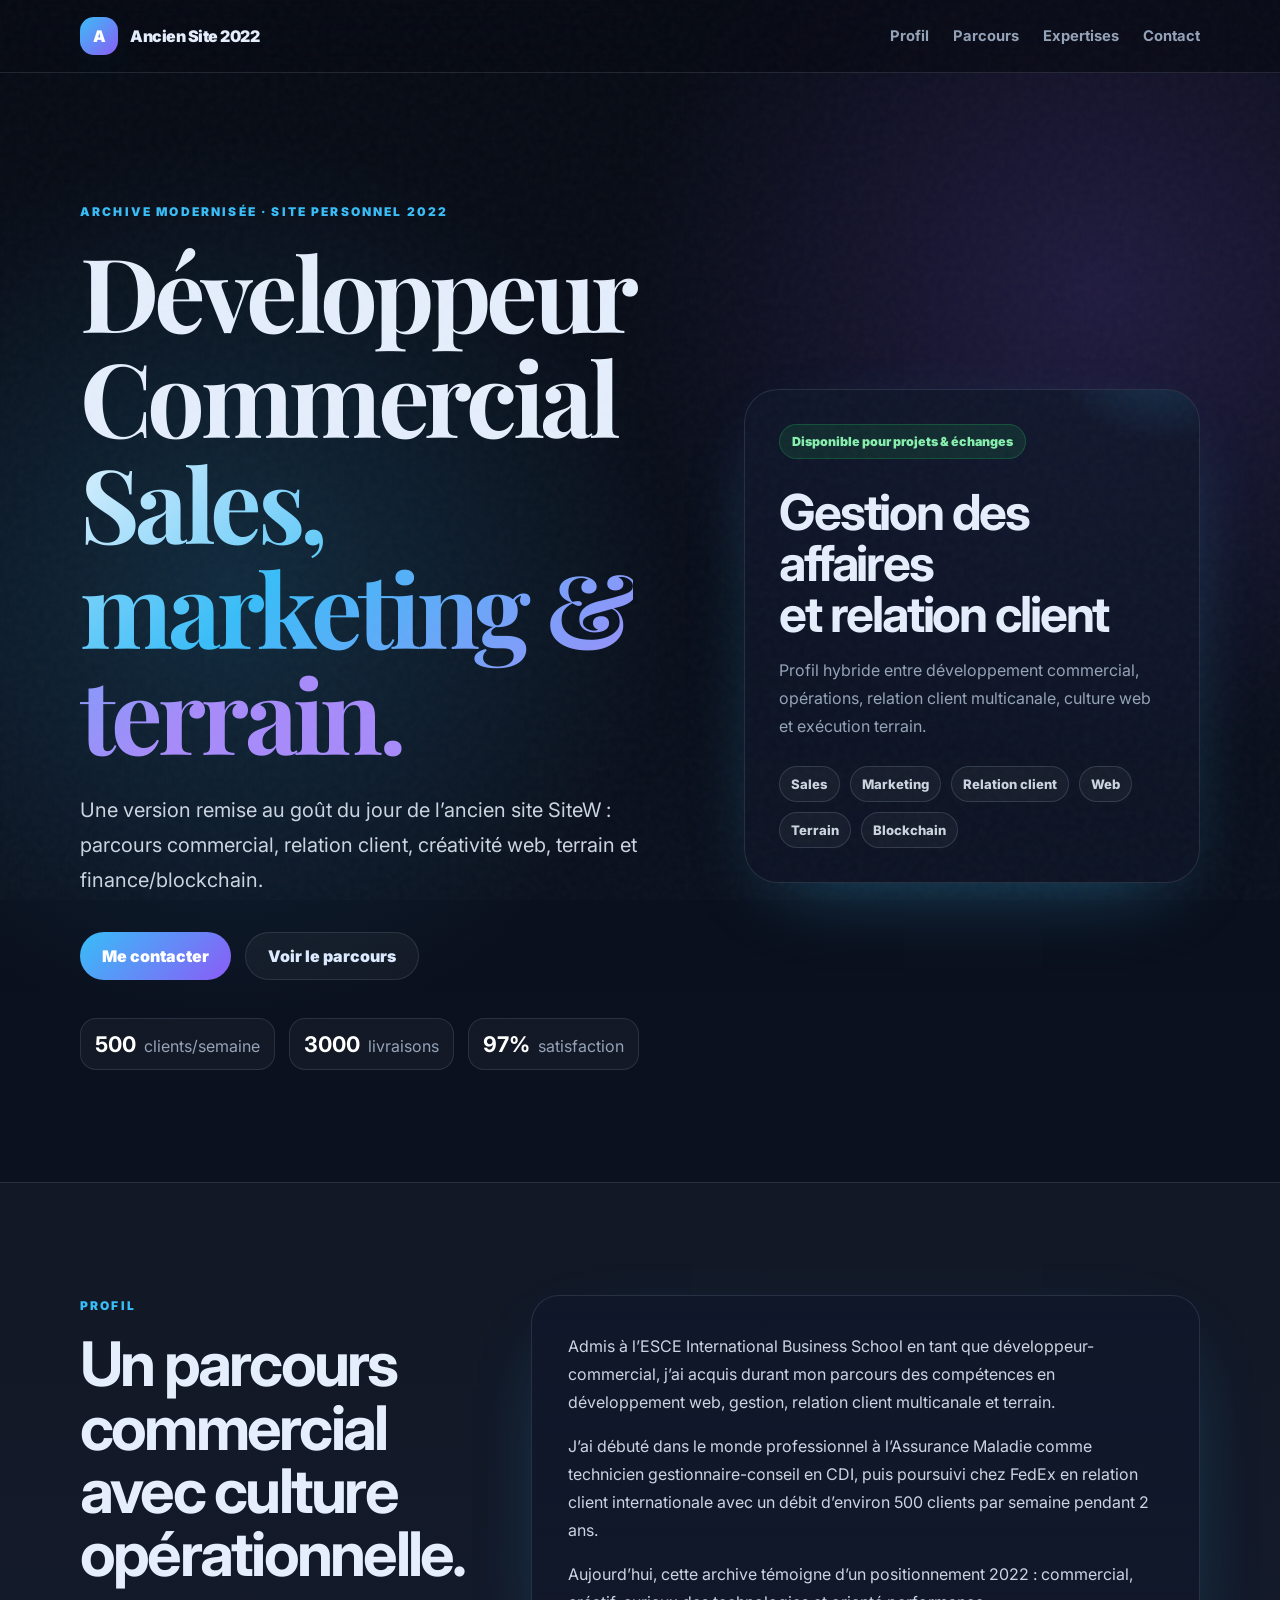
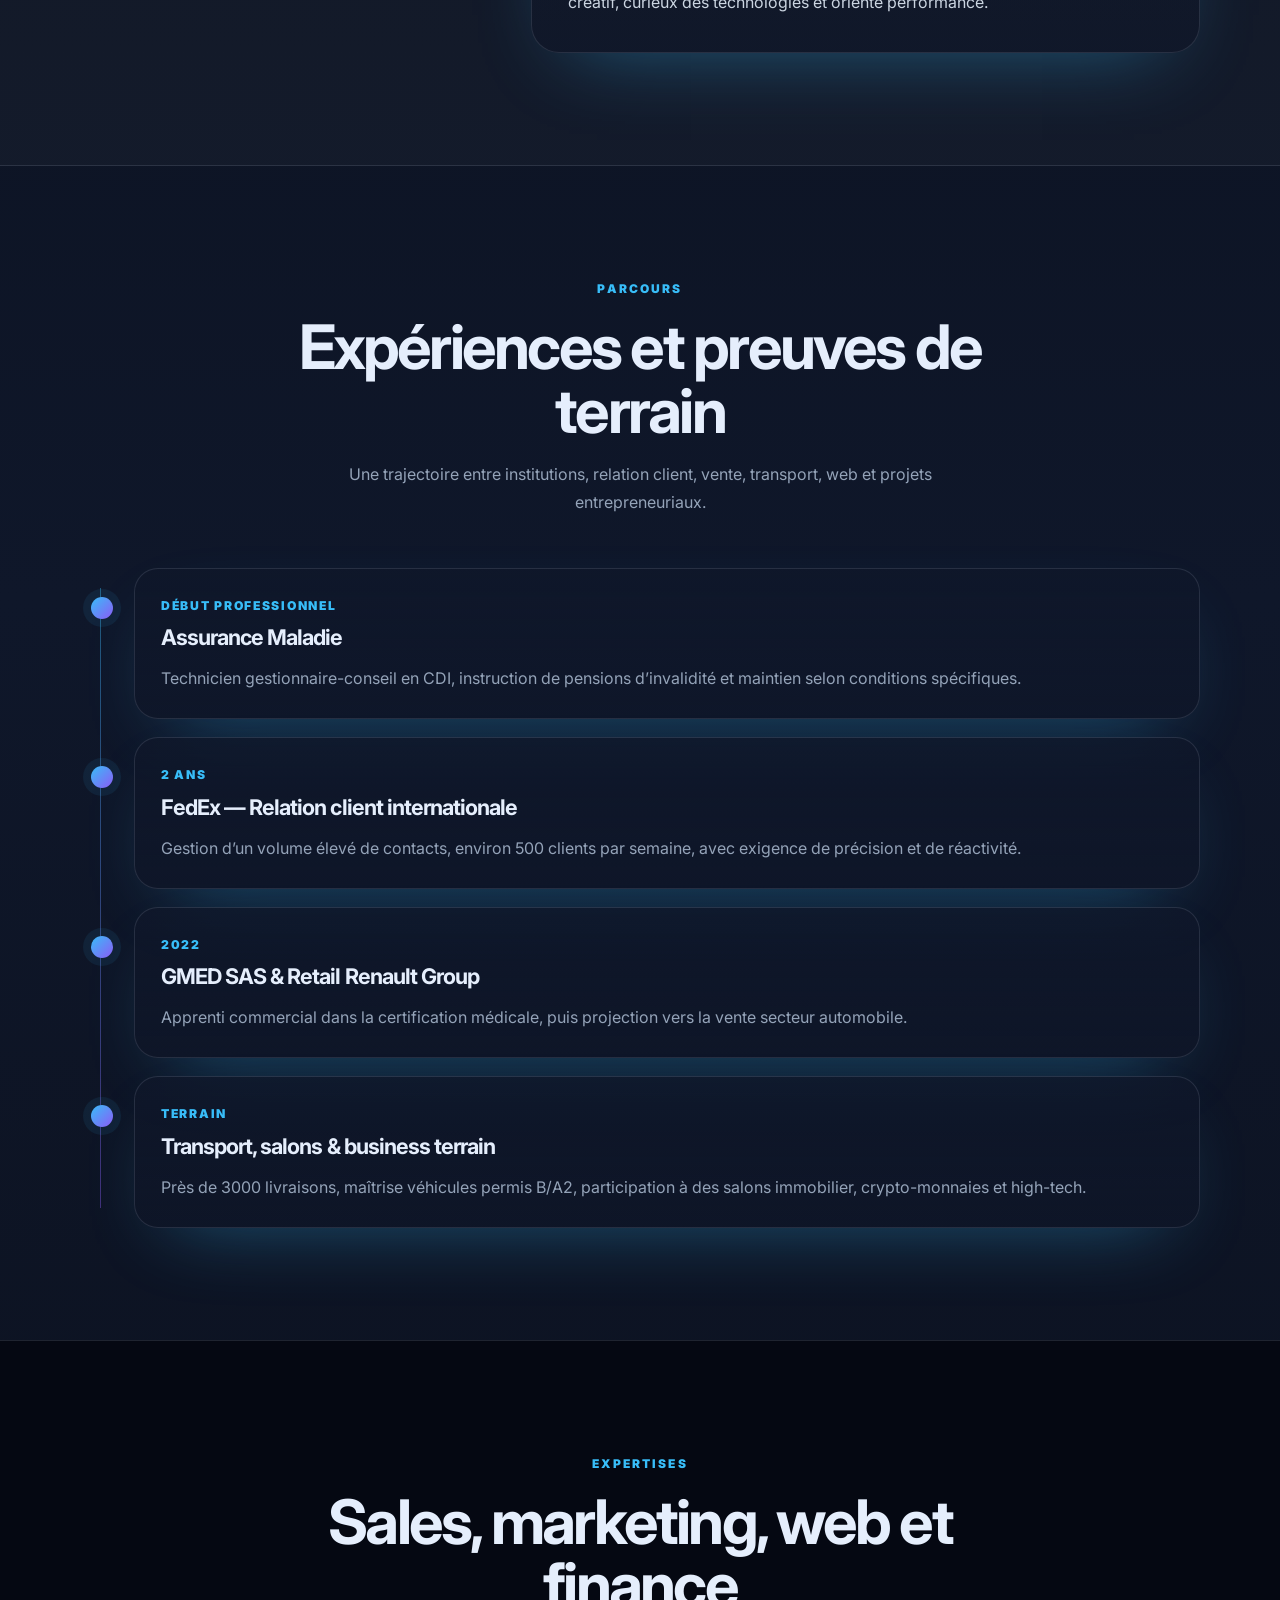
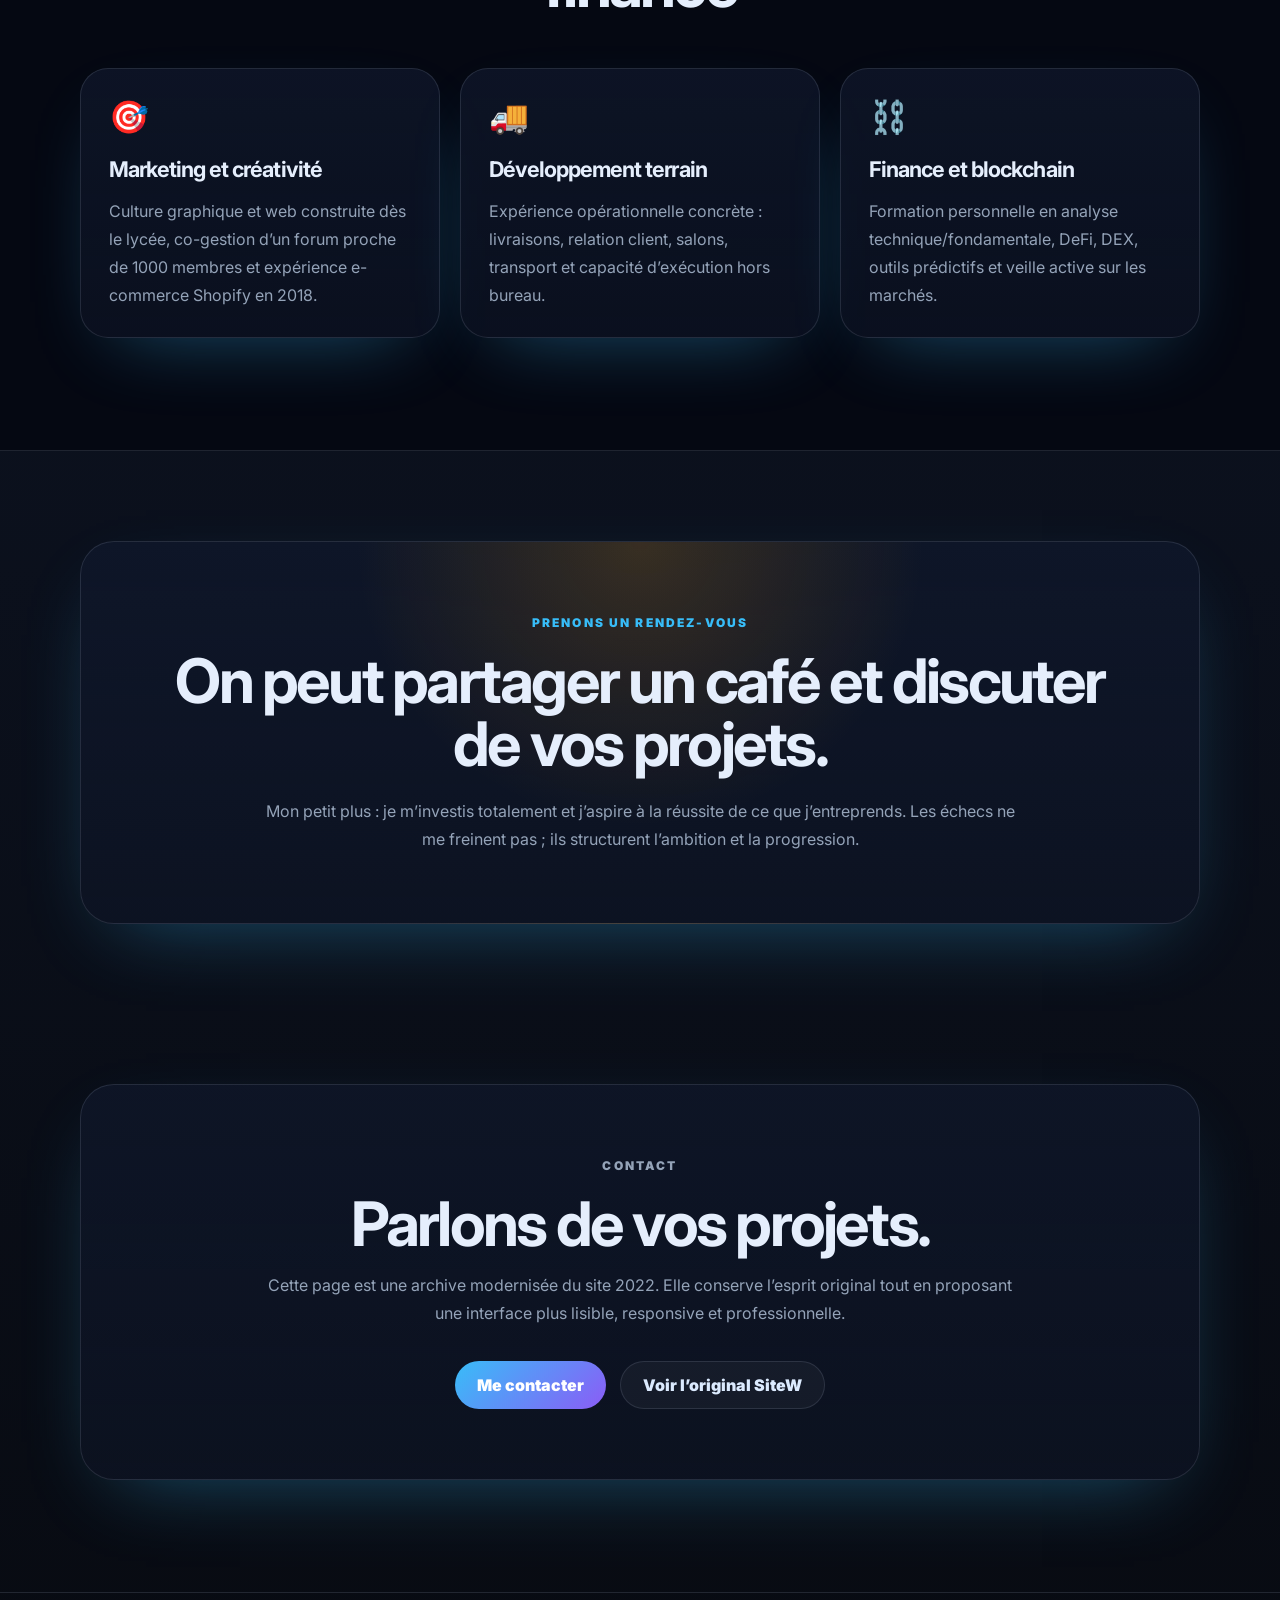
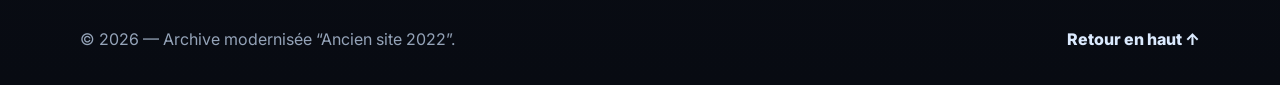
==== index.html @ 14a22844 "feat: archive and modernize 2022 commercial developer site" ====
<!DOCTYPE html>
<html lang="fr" class="scroll-smooth">
<head>
  <meta charset="UTF-8" />
  <meta name="viewport" content="width=device-width, initial-scale=1.0" />
  <title>Ancien Site 2022 — Développeur Commercial</title>
  <meta name="description" content="Archive modernisée de l'ancien site 2022 : profil développeur commercial, sales, marketing, relation client, terrain, finance et blockchain." />
  <meta name="theme-color" content="#0f172a" />
  <meta property="og:title" content="Ancien Site 2022 — Développeur Commercial" />
  <meta property="og:description" content="Archive modernisée du site SiteW développeur commercial." />
  <meta property="og:type" content="website" />
  <link rel="preconnect" href="https://fonts.googleapis.com">
  <link rel="preconnect" href="https://fonts.gstatic.com" crossorigin>
  <link href="https://fonts.googleapis.com/css2?family=Inter:wght@400;500;600;700;800;900&family=Playfair+Display:wght@700;800&display=swap" rel="stylesheet">
  <link rel="stylesheet" href="styles.css" />
</head>
<body>
  <div class="noise" aria-hidden="true"></div>
  <header class="site-header">
    <nav class="nav" aria-label="Navigation principale">
      <a class="brand" href="#top" aria-label="Retour accueil">
        <span class="brand-mark">A</span>
        <span>Ancien Site 2022</span>
      </a>
      <div class="nav-links">
        <a href="#profil">Profil</a>
        <a href="#parcours">Parcours</a>
        <a href="#expertises">Expertises</a>
        <a href="#contact">Contact</a>
      </div>
    </nav>
  </header>

  <main id="top">
    <section class="hero section-pad">
      <div class="container hero-grid">
        <div class="hero-copy reveal">
          <p class="eyebrow">Archive modernisée · Site personnel 2022</p>
          <h1>Développeur Commercial<br><span>Sales, marketing & terrain.</span></h1>
          <p class="hero-lead">Une version remise au goût du jour de l’ancien site SiteW : parcours commercial, relation client, créativité web, terrain et finance/blockchain.</p>
          <div class="hero-actions">
            <a class="btn btn-primary" href="#contact">Me contacter</a>
            <a class="btn btn-ghost" href="#parcours">Voir le parcours</a>
          </div>
          <div class="hero-proof" aria-label="Indicateurs clés">
            <span><strong>500</strong> clients/semaine</span>
            <span><strong>3000</strong> livraisons</span>
            <span><strong>97%</strong> satisfaction</span>
          </div>
        </div>
        <aside class="hero-card reveal reveal-delay-1" aria-label="Résumé du profil">
          <div class="status-pill">Disponible pour projets & échanges</div>
          <h2>Gestion des affaires<br>et relation client</h2>
          <p>Profil hybride entre développement commercial, opérations, relation client multicanale, culture web et exécution terrain.</p>
          <div class="skill-cloud">
            <span>Sales</span><span>Marketing</span><span>Relation client</span><span>Web</span><span>Terrain</span><span>Blockchain</span>
          </div>
        </aside>
      </div>
    </section>

    <section id="profil" class="section-pad section-light">
      <div class="container split">
        <div class="section-heading reveal">
          <p class="eyebrow">Profil</p>
          <h2>Un parcours commercial avec culture opérationnelle.</h2>
        </div>
        <div class="content-card reveal reveal-delay-1">
          <p>Admis à l’ESCE International Business School en tant que développeur-commercial, j’ai acquis durant mon parcours des compétences en développement web, gestion, relation client multicanale et terrain.</p>
          <p>J’ai débuté dans le monde professionnel à l’Assurance Maladie comme technicien gestionnaire-conseil en CDI, puis poursuivi chez FedEx en relation client internationale avec un débit d’environ 500 clients par semaine pendant 2 ans.</p>
          <p>Aujourd’hui, cette archive témoigne d’un positionnement 2022 : commercial, créatif, curieux des technologies et orienté performance.</p>
        </div>
      </div>
    </section>

    <section id="parcours" class="section-pad">
      <div class="container">
        <div class="section-heading centered reveal">
          <p class="eyebrow">Parcours</p>
          <h2>Expériences et preuves de terrain</h2>
          <p>Une trajectoire entre institutions, relation client, vente, transport, web et projets entrepreneuriaux.</p>
        </div>
        <div class="timeline">
          <article class="timeline-item reveal">
            <span class="timeline-dot"></span>
            <p class="date">Début professionnel</p>
            <h3>Assurance Maladie</h3>
            <p>Technicien gestionnaire-conseil en CDI, instruction de pensions d’invalidité et maintien selon conditions spécifiques.</p>
          </article>
          <article class="timeline-item reveal reveal-delay-1">
            <span class="timeline-dot"></span>
            <p class="date">2 ans</p>
            <h3>FedEx — Relation client internationale</h3>
            <p>Gestion d’un volume élevé de contacts, environ 500 clients par semaine, avec exigence de précision et de réactivité.</p>
          </article>
          <article class="timeline-item reveal reveal-delay-2">
            <span class="timeline-dot"></span>
            <p class="date">2022</p>
            <h3>GMED SAS & Retail Renault Group</h3>
            <p>Apprenti commercial dans la certification médicale, puis projection vers la vente secteur automobile.</p>
          </article>
          <article class="timeline-item reveal reveal-delay-3">
            <span class="timeline-dot"></span>
            <p class="date">Terrain</p>
            <h3>Transport, salons & business terrain</h3>
            <p>Près de 3000 livraisons, maîtrise véhicules permis B/A2, participation à des salons immobilier, crypto-monnaies et high-tech.</p>
          </article>
        </div>
      </div>
    </section>

    <section id="expertises" class="section-pad section-dark">
      <div class="container">
        <div class="section-heading centered reveal">
          <p class="eyebrow">Expertises</p>
          <h2>Sales, marketing, web et finance</h2>
        </div>
        <div class="cards-grid">
          <article class="feature-card reveal">
            <div class="icon">🎯</div>
            <h3>Marketing et créativité</h3>
            <p>Culture graphique et web construite dès le lycée, co-gestion d’un forum proche de 1000 membres et expérience e-commerce Shopify en 2018.</p>
          </article>
          <article class="feature-card reveal reveal-delay-1">
            <div class="icon">🚚</div>
            <h3>Développement terrain</h3>
            <p>Expérience opérationnelle concrète : livraisons, relation client, salons, transport et capacité d’exécution hors bureau.</p>
          </article>
          <article class="feature-card reveal reveal-delay-2">
            <div class="icon">⛓️</div>
            <h3>Finance et blockchain</h3>
            <p>Formation personnelle en analyse technique/fondamentale, DeFi, DEX, outils prédictifs et veille active sur les marchés.</p>
          </article>
        </div>
      </div>
    </section>

    <section class="section-pad coffee">
      <div class="container coffee-card reveal">
        <p class="eyebrow">Prenons un rendez-vous</p>
        <h2>On peut partager un café et discuter de vos projets.</h2>
        <p>Mon petit plus : je m’investis totalement et j’aspire à la réussite de ce que j’entreprends. Les échecs ne me freinent pas ; ils structurent l’ambition et la progression.</p>
      </div>
    </section>

    <section id="contact" class="section-pad contact-section">
      <div class="container contact-card reveal">
        <p class="eyebrow">Contact</p>
        <h2>Parlons de vos projets.</h2>
        <p>Cette page est une archive modernisée du site 2022. Elle conserve l’esprit original tout en proposant une interface plus lisible, responsive et professionnelle.</p>
        <div class="contact-actions">
          <a class="btn btn-primary" href="mailto:alexandre.chahiba@gmail.com?subject=Contact%20depuis%20Ancien%20Site%202022">Me contacter</a>
          <a class="btn btn-ghost" href="https://developpeur-commercial.sitew.fr/" rel="noopener noreferrer">Voir l’original SiteW</a>
        </div>
      </div>
    </section>
  </main>

  <footer class="footer">
    <div class="container footer-inner">
      <p>© 2026 — Archive modernisée “Ancien site 2022”.</p>
      <a href="#top">Retour en haut ↑</a>
    </div>
  </footer>

  <script src="script.js"></script>
</body>
</html>
---- styles.css ----
:root {
  color-scheme: dark;
  --bg: #070b14;
  --bg-2: #0f172a;
  --surface: rgba(15, 23, 42, .72);
  --surface-strong: rgba(15, 23, 42, .92);
  --text: #e5eefc;
  --muted: #94a3b8;
  --line: rgba(148, 163, 184, .18);
  --primary: #38bdf8;
  --primary-2: #8b5cf6;
  --accent: #22c55e;
  --warm: #f59e0b;
  --shadow: 0 28px 80px -38px rgba(56, 189, 248, .45);
}

* { box-sizing: border-box; }
html { scroll-behavior: smooth; }
body {
  margin: 0;
  font-family: Inter, system-ui, -apple-system, BlinkMacSystemFont, "Segoe UI", sans-serif;
  color: var(--text);
  background:
    radial-gradient(circle at 18% 12%, rgba(56,189,248,.16), transparent 28rem),
    radial-gradient(circle at 86% 6%, rgba(139,92,246,.18), transparent 30rem),
    linear-gradient(180deg, #070b14 0%, #0f172a 45%, #080b12 100%);
  min-height: 100vh;
}

a { color: inherit; text-decoration: none; }
p { line-height: 1.75; }
.noise {
  position: fixed; inset: 0; pointer-events: none; opacity: .035; z-index: 50;
  background-image: url("data:image/svg+xml,%3Csvg viewBox='0 0 180 180' xmlns='http://www.w3.org/2000/svg'%3E%3Cfilter id='n'%3E%3CfeTurbulence type='fractalNoise' baseFrequency='.75' numOctaves='3' stitchTiles='stitch'/%3E%3C/filter%3E%3Crect width='100%25' height='100%25' filter='url(%23n)'/%3E%3C/svg%3E");
}
.container { width: min(1120px, calc(100% - 40px)); margin: 0 auto; }
.section-pad { padding: 112px 0; }
.site-header { position: sticky; top: 0; z-index: 20; backdrop-filter: blur(18px); background: rgba(7, 11, 20, .72); border-bottom: 1px solid var(--line); }
.nav { width: min(1120px, calc(100% - 40px)); margin: 0 auto; min-height: 72px; display: flex; align-items: center; justify-content: space-between; gap: 24px; }
.brand { display: inline-flex; align-items: center; gap: 12px; font-weight: 900; letter-spacing: -.03em; }
.brand-mark { width: 38px; height: 38px; display: grid; place-items: center; border-radius: 14px; background: linear-gradient(135deg, var(--primary), var(--primary-2)); box-shadow: 0 12px 34px -16px var(--primary); color: white; }
.nav-links { display: flex; align-items: center; gap: 24px; color: var(--muted); font-size: .92rem; font-weight: 700; }
.nav-links a:hover { color: var(--text); }
.hero { padding-top: 128px; }
.hero-grid { display: grid; grid-template-columns: minmax(0, 1.15fr) minmax(320px, .85fr); gap: 48px; align-items: center; }
.eyebrow { margin: 0 0 16px; color: var(--primary); text-transform: uppercase; letter-spacing: .18em; font-weight: 900; font-size: .75rem; }
h1, h2, h3 { margin: 0; letter-spacing: -.045em; line-height: 1.03; }
h1 { font-family: "Playfair Display", serif; font-size: clamp(3.25rem, 8vw, 7rem); }
h1 span { background: linear-gradient(135deg, #e0f2fe 0%, #38bdf8 38%, #a78bfa 78%); -webkit-background-clip: text; background-clip: text; color: transparent; }
h2 { font-size: clamp(2rem, 4.8vw, 4rem); }
h3 { font-size: 1.35rem; }
.hero-lead { max-width: 720px; margin: 28px 0 0; color: #cbd5e1; font-size: clamp(1.05rem, 2vw, 1.25rem); }
.hero-actions, .contact-actions { display: flex; flex-wrap: wrap; gap: 14px; margin-top: 34px; }
.btn { display: inline-flex; align-items: center; justify-content: center; min-height: 48px; padding: 0 22px; border-radius: 999px; font-weight: 900; transition: transform .2s ease, border-color .2s ease, background .2s ease; }
.btn:hover { transform: translateY(-2px); }
.btn-primary { background: linear-gradient(135deg, var(--primary), var(--primary-2)); color: white; box-shadow: 0 18px 45px -24px var(--primary); }
.btn-ghost { border: 1px solid var(--line); color: #dbeafe; background: rgba(255,255,255,.04); }
.btn-ghost:hover { border-color: rgba(56,189,248,.52); background: rgba(56,189,248,.08); }
.hero-proof { display: flex; flex-wrap: wrap; gap: 14px; margin-top: 38px; }
.hero-proof span { display: inline-flex; align-items: baseline; gap: 8px; padding: 12px 14px; border: 1px solid var(--line); border-radius: 16px; background: rgba(255,255,255,.035); color: var(--muted); }
.hero-proof strong { color: white; font-size: 1.35rem; }
.hero-card, .content-card, .coffee-card, .contact-card, .feature-card, .timeline-item { border: 1px solid var(--line); background: linear-gradient(180deg, rgba(15,23,42,.78), rgba(15,23,42,.54)); box-shadow: var(--shadow); }
.hero-card { position: relative; overflow: hidden; padding: 34px; border-radius: 34px; }
.hero-card::before { content: ""; position: absolute; inset: -40% -20% auto auto; width: 260px; height: 260px; border-radius: 50%; background: radial-gradient(circle, rgba(56,189,248,.24), transparent 65%); }
.status-pill { display: inline-flex; padding: 9px 12px; border-radius: 999px; background: rgba(34,197,94,.12); color: #86efac; border: 1px solid rgba(34,197,94,.25); font-size: .78rem; font-weight: 900; margin-bottom: 28px; }
.hero-card h2 { font-size: clamp(2rem, 4vw, 3.1rem); }
.hero-card p { color: var(--muted); }
.skill-cloud { display: flex; flex-wrap: wrap; gap: 10px; margin-top: 26px; }
.skill-cloud span { padding: 9px 11px; border: 1px solid rgba(148,163,184,.22); border-radius: 999px; background: rgba(255,255,255,.04); color: #cbd5e1; font-weight: 800; font-size: .82rem; }
.section-light { background: rgba(255,255,255,.025); border-top: 1px solid var(--line); border-bottom: 1px solid var(--line); }
.split { display: grid; grid-template-columns: .75fr 1.25fr; gap: 50px; align-items: start; }
.section-heading p:not(.eyebrow) { color: var(--muted); max-width: 700px; margin: 18px auto 0; }
.centered { text-align: center; max-width: 820px; margin: 0 auto 52px; }
.content-card { padding: 36px; border-radius: 28px; color: #cbd5e1; }
.content-card p:first-child { margin-top: 0; }
.content-card p:last-child { margin-bottom: 0; }
.timeline { position: relative; display: grid; gap: 18px; margin-top: 46px; }
.timeline::before { content: ""; position: absolute; left: 20px; top: 20px; bottom: 20px; width: 1px; background: linear-gradient(var(--primary), var(--primary-2)); opacity: .4; }
.timeline-item { position: relative; margin-left: 54px; padding: 26px; border-radius: 24px; }
.timeline-dot { position: absolute; left: -44px; top: 28px; width: 22px; height: 22px; border-radius: 50%; background: linear-gradient(135deg, var(--primary), var(--primary-2)); box-shadow: 0 0 0 8px rgba(56,189,248,.08); }
.timeline-item .date { margin: 0 0 10px; color: var(--primary); text-transform: uppercase; font-size: .76rem; letter-spacing: .14em; font-weight: 900; }
.timeline-item p:last-child { margin-bottom: 0; color: var(--muted); }
.section-dark { background: #050812; border-top: 1px solid var(--line); border-bottom: 1px solid var(--line); }
.cards-grid { display: grid; grid-template-columns: repeat(3, 1fr); gap: 20px; }
.feature-card { padding: 28px; border-radius: 28px; }
.feature-card .icon { font-size: 2rem; margin-bottom: 22px; }
.feature-card p { color: var(--muted); margin-bottom: 0; }
.coffee { padding-top: 90px; padding-bottom: 90px; }
.coffee-card { text-align: center; border-radius: 34px; padding: clamp(34px, 6vw, 70px); background: radial-gradient(circle at 50% 0%, rgba(245,158,11,.18), transparent 42%), linear-gradient(180deg, rgba(15,23,42,.86), rgba(15,23,42,.54)); }
.coffee-card p:last-child { color: var(--muted); max-width: 760px; margin: 22px auto 0; }
.contact-section { padding-top: 70px; }
.contact-card { text-align: center; border-radius: 34px; padding: clamp(34px, 6vw, 70px); }
.contact-card p { color: var(--muted); max-width: 760px; margin-left: auto; margin-right: auto; }
.contact-actions { justify-content: center; }
.footer { border-top: 1px solid var(--line); color: var(--muted); }
.footer-inner { min-height: 92px; display: flex; align-items: center; justify-content: space-between; gap: 18px; }
.footer a { color: #dbeafe; font-weight: 800; }
.reveal { opacity: 0; transform: translateY(18px); transition: opacity .7s ease, transform .7s ease; }
.reveal.visible { opacity: 1; transform: translateY(0); }
.reveal-delay-1 { transition-delay: .08s; }
.reveal-delay-2 { transition-delay: .16s; }
.reveal-delay-3 { transition-delay: .24s; }

@media (max-width: 860px) {
  .section-pad { padding: 78px 0; }
  .nav { min-height: 66px; }
  .nav-links { display: none; }
  .hero { padding-top: 92px; }
  .hero-grid, .split { grid-template-columns: 1fr; }
  .hero-card { padding: 26px; }
  .cards-grid { grid-template-columns: 1fr; }
  .timeline::before { left: 15px; }
  .timeline-item { margin-left: 42px; }
  .timeline-dot { left: -37px; }
  .footer-inner { flex-direction: column; justify-content: center; text-align: center; }
}

@media (prefers-reduced-motion: reduce) {
  *, *::before, *::after { animation: none !important; transition: none !important; scroll-behavior: auto !important; }
  .reveal { opacity: 1; transform: none; }
}
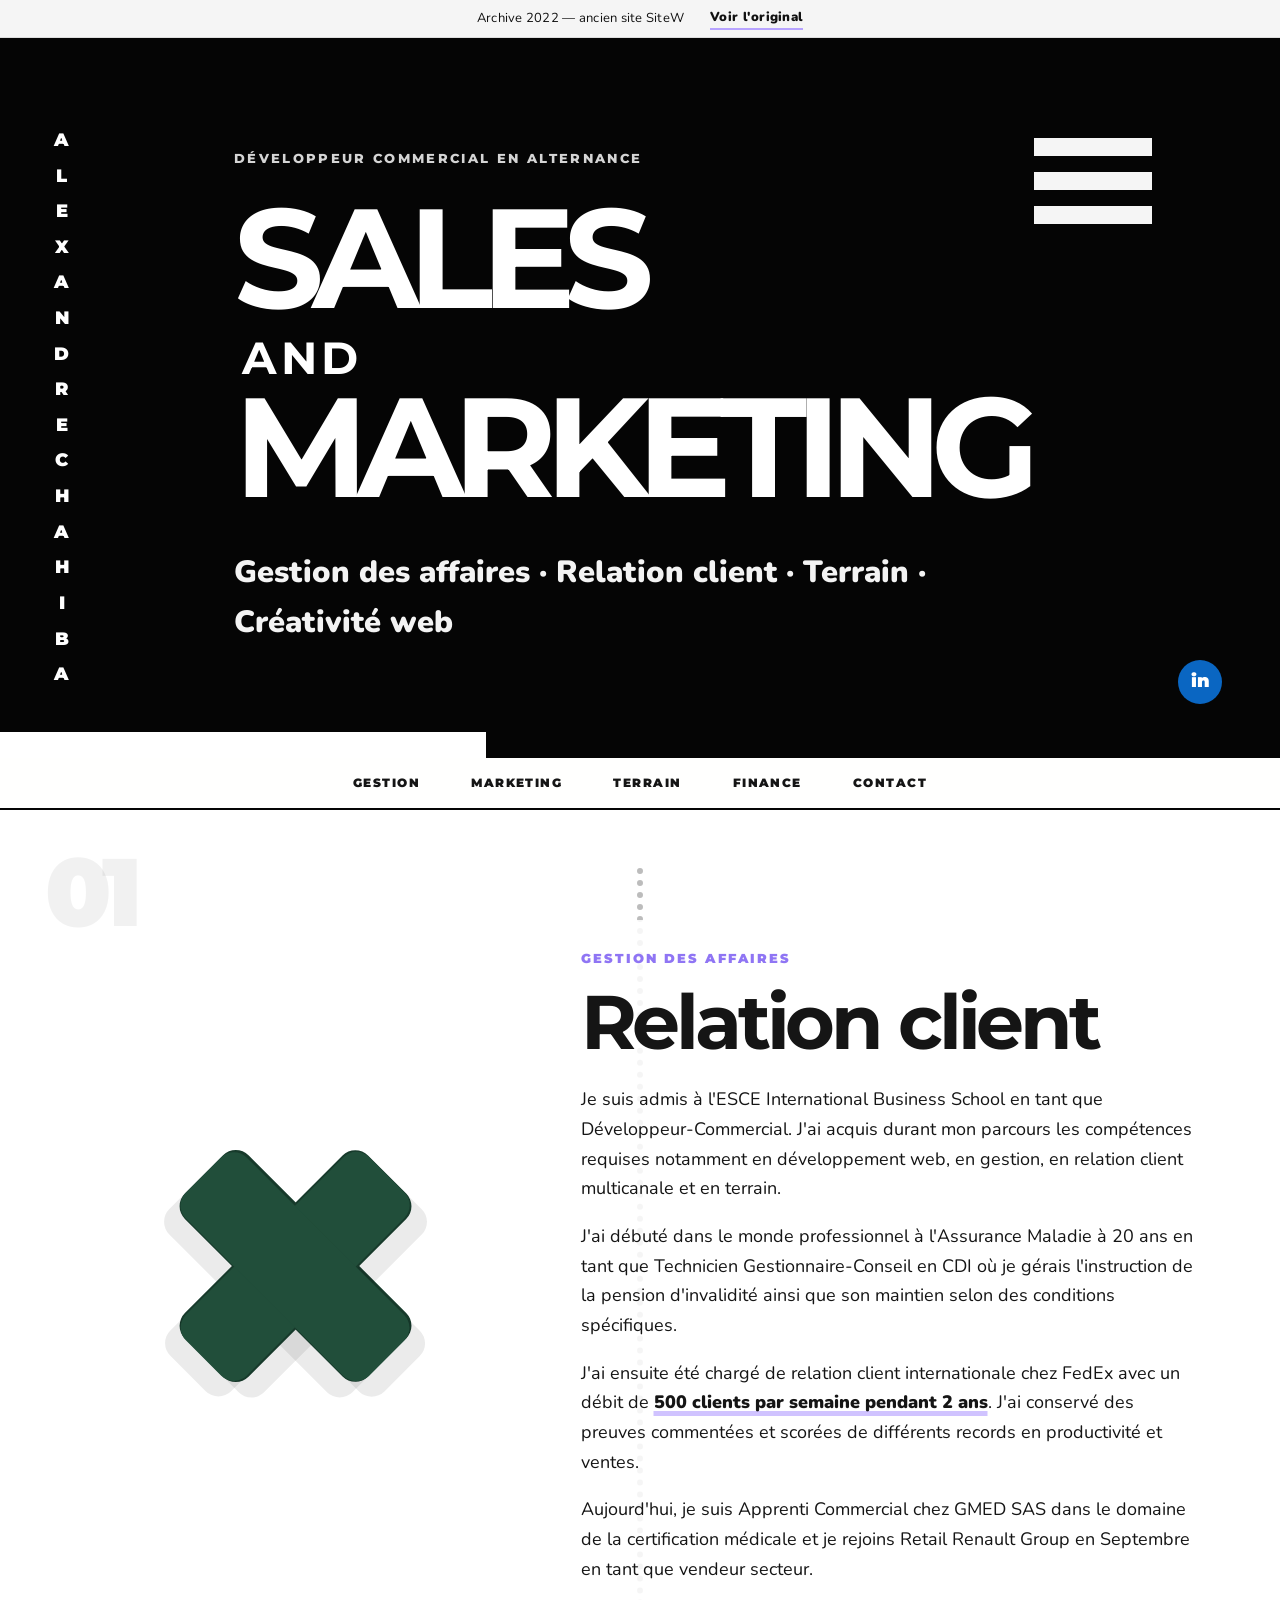
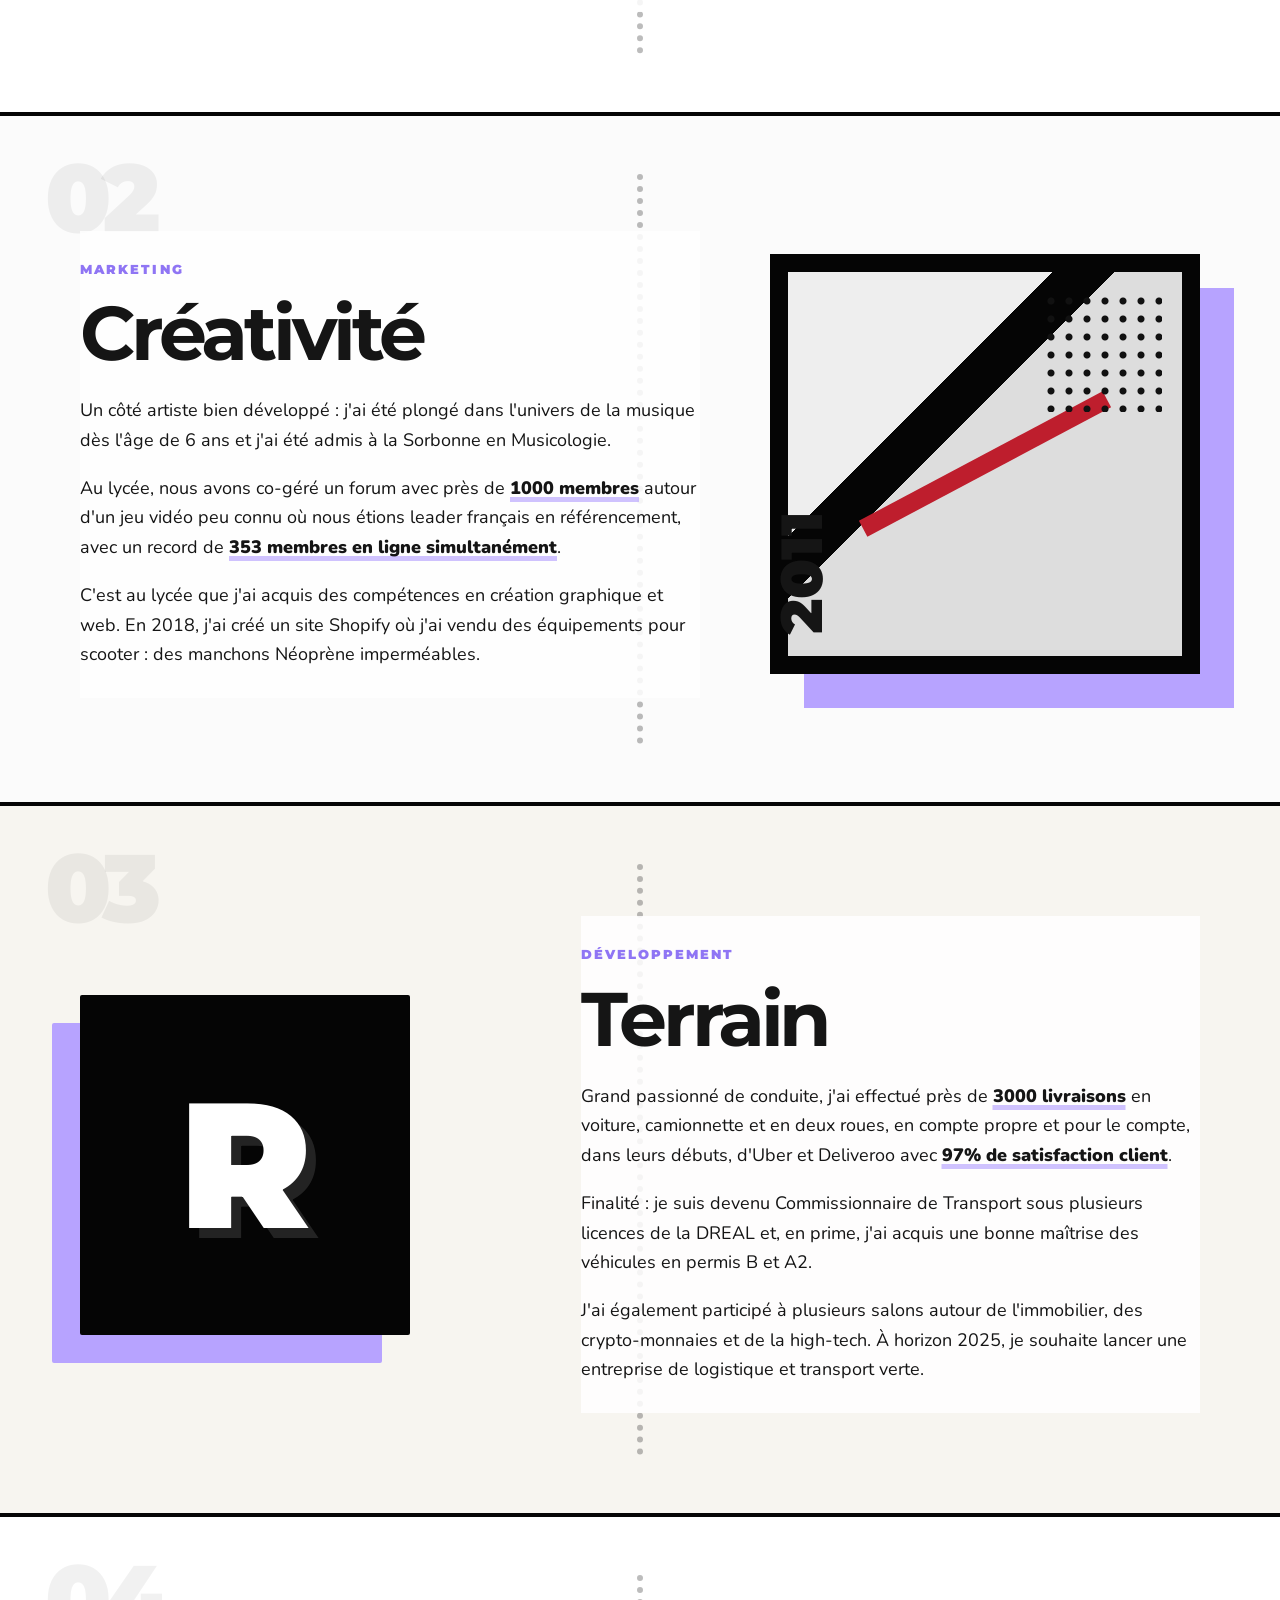
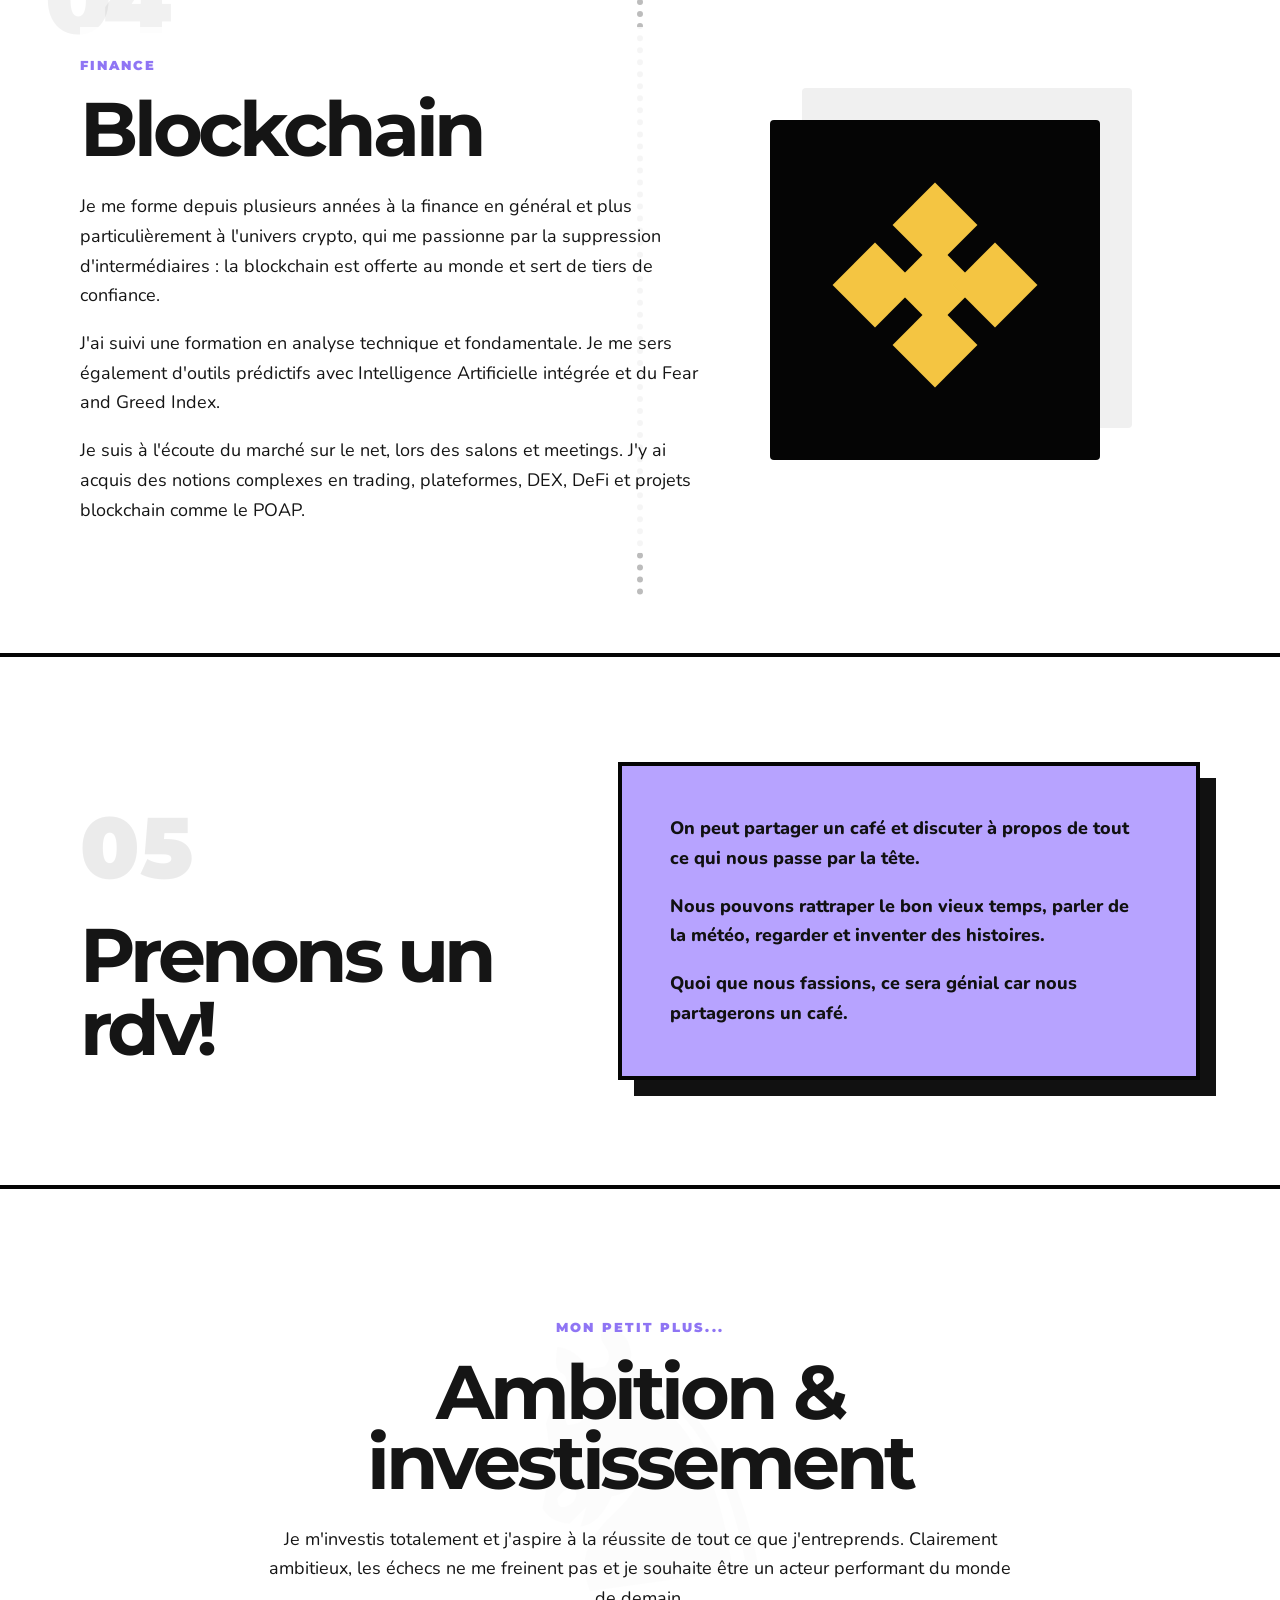
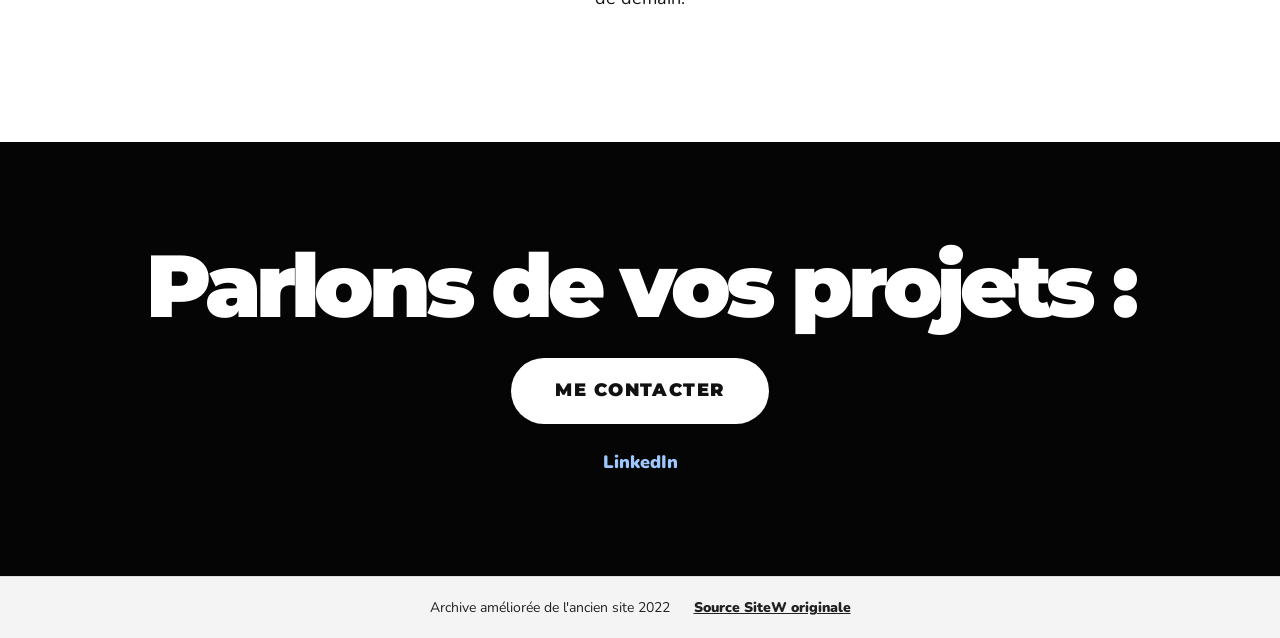
==== commit 98291c5c: "style: replace redesign with faithful SiteW-style improvement" ====
--- a/index.html
+++ b/index.html
@@ -1,168 +1,133 @@
 <!DOCTYPE html>
-<html lang="fr" class="scroll-smooth">
+<html lang="fr">
 <head>
   <meta charset="UTF-8" />
   <meta name="viewport" content="width=device-width, initial-scale=1.0" />
-  <title>Ancien Site 2022 — Développeur Commercial</title>
-  <meta name="description" content="Archive modernisée de l'ancien site 2022 : profil développeur commercial, sales, marketing, relation client, terrain, finance et blockchain." />
-  <meta name="theme-color" content="#0f172a" />
-  <meta property="og:title" content="Ancien Site 2022 — Développeur Commercial" />
-  <meta property="og:description" content="Archive modernisée du site SiteW développeur commercial." />
-  <meta property="og:type" content="website" />
+  <title>Développeur Commercial en alternance — Archive 2022</title>
+  <meta name="description" content="Archive améliorée et fidèle de l'ancien site 2022 : développeur commercial en alternance, sales, marketing, relation client, terrain et blockchain." />
+  <meta name="theme-color" content="#050505" />
   <link rel="preconnect" href="https://fonts.googleapis.com">
   <link rel="preconnect" href="https://fonts.gstatic.com" crossorigin>
-  <link href="https://fonts.googleapis.com/css2?family=Inter:wght@400;500;600;700;800;900&family=Playfair+Display:wght@700;800&display=swap" rel="stylesheet">
+  <link href="https://fonts.googleapis.com/css2?family=Montserrat:wght@400;500;700;800;900&family=Nunito:wght@400;700;800;900&display=swap" rel="stylesheet">
   <link rel="stylesheet" href="styles.css" />
 </head>
 <body>
-  <div class="noise" aria-hidden="true"></div>
-  <header class="site-header">
-    <nav class="nav" aria-label="Navigation principale">
-      <a class="brand" href="#top" aria-label="Retour accueil">
-        <span class="brand-mark">A</span>
-        <span>Ancien Site 2022</span>
-      </a>
-      <div class="nav-links">
-        <a href="#profil">Profil</a>
-        <a href="#parcours">Parcours</a>
-        <a href="#expertises">Expertises</a>
-        <a href="#contact">Contact</a>
-      </div>
-    </nav>
+  <a class="skip-link" href="#contenu">Aller au contenu</a>
+  <header class="sitew-strip" aria-label="Archive du bandeau SiteW original">
+    <span>Archive 2022 — ancien site SiteW</span>
+    <a href="https://developpeur-commercial.sitew.fr/" rel="noopener noreferrer">Voir l'original</a>
   </header>
 
-  <main id="top">
-    <section class="hero section-pad">
-      <div class="container hero-grid">
-        <div class="hero-copy reveal">
-          <p class="eyebrow">Archive modernisée · Site personnel 2022</p>
-          <h1>Développeur Commercial<br><span>Sales, marketing & terrain.</span></h1>
-          <p class="hero-lead">Une version remise au goût du jour de l’ancien site SiteW : parcours commercial, relation client, créativité web, terrain et finance/blockchain.</p>
-          <div class="hero-actions">
-            <a class="btn btn-primary" href="#contact">Me contacter</a>
-            <a class="btn btn-ghost" href="#parcours">Voir le parcours</a>
-          </div>
-          <div class="hero-proof" aria-label="Indicateurs clés">
-            <span><strong>500</strong> clients/semaine</span>
-            <span><strong>3000</strong> livraisons</span>
-            <span><strong>97%</strong> satisfaction</span>
-          </div>
-        </div>
-        <aside class="hero-card reveal reveal-delay-1" aria-label="Résumé du profil">
-          <div class="status-pill">Disponible pour projets & échanges</div>
-          <h2>Gestion des affaires<br>et relation client</h2>
-          <p>Profil hybride entre développement commercial, opérations, relation client multicanale, culture web et exécution terrain.</p>
-          <div class="skill-cloud">
-            <span>Sales</span><span>Marketing</span><span>Relation client</span><span>Web</span><span>Terrain</span><span>Blockchain</span>
-          </div>
-        </aside>
+  <main id="contenu">
+    <section class="hero-poster" id="accueil" aria-labelledby="hero-title">
+      <div class="vertical-name" aria-label="Alexandre Chahiba">
+        <span>A</span><span>L</span><span>E</span><span>X</span><span>A</span><span>N</span><span>D</span><span>R</span><span>E</span>
+        <span>C</span><span>H</span><span>A</span><span>H</span><span>I</span><span>B</span><span>A</span>
+      </div>
+      <div class="hero-inner">
+        <p class="kicker">Développeur Commercial en alternance</p>
+        <h1 id="hero-title"><span>Sales</span><em>and</em><span>Marketing</span></h1>
+        <p class="hero-subtitle">Gestion des affaires · Relation client · Terrain · <span class="nowrap">Créativité web</span></p>
+      </div>
+      <a class="linkedin-chip" href="https://www.linkedin.com/in/alexandre-chahiba-a73860199/" rel="noopener noreferrer" aria-label="LinkedIn Alexandre Chahiba">in</a>
+    </section>
+
+    <nav class="page-nav" aria-label="Sections du site">
+      <a href="#gestion">Gestion</a>
+      <a href="#marketing">Marketing</a>
+      <a href="#terrain">Terrain</a>
+      <a href="#finance">Finance</a>
+      <a href="#contact">Contact</a>
+    </nav>
+
+    <section class="poster-section intro-section" id="gestion">
+      <div class="section-number">01</div>
+      <div class="visual visual-swissborg" aria-hidden="true">
+        <span></span><span></span><span></span><span></span>
+      </div>
+      <article class="copy-block">
+        <p class="section-label">Gestion des Affaires</p>
+        <h2>Relation client</h2>
+        <p>Je suis admis à l'ESCE International Business School en tant que Développeur-Commercial. J'ai acquis durant mon parcours les compétences requises notamment en développement web, en gestion, en relation client multicanale et en terrain.</p>
+        <p>J'ai débuté dans le monde professionnel à l'Assurance Maladie à 20 ans en tant que Technicien Gestionnaire-Conseil en CDI où je gérais l'instruction de la pension d'invalidité ainsi que son maintien selon des conditions spécifiques.</p>
+        <p>J'ai ensuite été chargé de relation client internationale chez FedEx avec un débit de <strong>500 clients par semaine pendant 2 ans</strong>. J'ai conservé des preuves commentées et scorées de différents records en productivité et ventes.</p>
+        <p>Aujourd'hui, je suis Apprenti Commercial chez GMED SAS dans le domaine de la certification médicale et je rejoins Retail Renault Group en Septembre en tant que vendeur secteur.</p>
+      </article>
+    </section>
+
+    <section class="poster-section reverse creative-section" id="marketing">
+      <div class="section-number">02</div>
+      <article class="copy-block">
+        <p class="section-label">Marketing</p>
+        <h2>Créativité</h2>
+        <p>Un côté artiste bien développé : j'ai été plongé dans l'univers de la musique dès l'âge de 6 ans et j'ai été admis à la Sorbonne en Musicologie.</p>
+        <p>Au lycée, nous avons co-géré un forum avec près de <strong>1000 membres</strong> autour d'un jeu vidéo peu connu où nous étions leader français en référencement, avec un record de <strong>353 membres en ligne simultanément</strong>.</p>
+        <p>C'est au lycée que j'ai acquis des compétences en création graphique et web. En 2018, j'ai créé un site Shopify où j'ai vendu des équipements pour scooter : des manchons Néoprène imperméables.</p>
+      </article>
+      <div class="visual creative-board" aria-hidden="true">
+        <div class="year">2011</div>
+        <div class="slash"></div>
+        <div class="dot-grid"></div>
       </div>
     </section>
 
-    <section id="profil" class="section-pad section-light">
-      <div class="container split">
-        <div class="section-heading reveal">
-          <p class="eyebrow">Profil</p>
-          <h2>Un parcours commercial avec culture opérationnelle.</h2>
-        </div>
-        <div class="content-card reveal reveal-delay-1">
-          <p>Admis à l’ESCE International Business School en tant que développeur-commercial, j’ai acquis durant mon parcours des compétences en développement web, gestion, relation client multicanale et terrain.</p>
-          <p>J’ai débuté dans le monde professionnel à l’Assurance Maladie comme technicien gestionnaire-conseil en CDI, puis poursuivi chez FedEx en relation client internationale avec un débit d’environ 500 clients par semaine pendant 2 ans.</p>
-          <p>Aujourd’hui, cette archive témoigne d’un positionnement 2022 : commercial, créatif, curieux des technologies et orienté performance.</p>
-        </div>
+    <section class="poster-section terrain-section" id="terrain">
+      <div class="section-number">03</div>
+      <div class="visual renault-block" aria-hidden="true">R</div>
+      <article class="copy-block">
+        <p class="section-label">Développement</p>
+        <h2>Terrain</h2>
+        <p>Grand passionné de conduite, j'ai effectué près de <strong>3000 livraisons</strong> en voiture, camionnette et en deux roues, en compte propre et pour le compte, dans leurs débuts, d'Uber et Deliveroo avec <strong>97% de satisfaction client</strong>.</p>
+        <p>Finalité : je suis devenu Commissionnaire de Transport sous plusieurs licences de la DREAL et, en prime, j'ai acquis une bonne maîtrise des véhicules en permis B et A2.</p>
+        <p>J'ai également participé à plusieurs salons autour de l'immobilier, des crypto-monnaies et de la high-tech. À horizon 2025, je souhaite lancer une entreprise de logistique et transport verte.</p>
+      </article>
+    </section>
+
+    <section class="poster-section reverse finance-section" id="finance">
+      <div class="section-number">04</div>
+      <article class="copy-block">
+        <p class="section-label">Finance</p>
+        <h2>Blockchain</h2>
+        <p>Je me forme depuis plusieurs années à la finance en général et plus particulièrement à l'univers crypto, qui me passionne par la suppression d'intermédiaires : la blockchain est offerte au monde et sert de tiers de confiance.</p>
+        <p>J'ai suivi une formation en analyse technique et fondamentale. Je me sers également d'outils prédictifs avec Intelligence Artificielle intégrée et du Fear and Greed Index.</p>
+        <p>Je suis à l'écoute du marché sur le net, lors des salons et meetings. J'y ai acquis des notions complexes en trading, plateformes, DEX, DeFi et projets blockchain comme le POAP.</p>
+      </article>
+      <div class="visual binance-block" aria-hidden="true">
+        <span></span><span></span><span></span><span></span><span></span>
       </div>
     </section>
 
-    <section id="parcours" class="section-pad">
-      <div class="container">
-        <div class="section-heading centered reveal">
-          <p class="eyebrow">Parcours</p>
-          <h2>Expériences et preuves de terrain</h2>
-          <p>Une trajectoire entre institutions, relation client, vente, transport, web et projets entrepreneuriaux.</p>
-        </div>
-        <div class="timeline">
-          <article class="timeline-item reveal">
-            <span class="timeline-dot"></span>
-            <p class="date">Début professionnel</p>
-            <h3>Assurance Maladie</h3>
-            <p>Technicien gestionnaire-conseil en CDI, instruction de pensions d’invalidité et maintien selon conditions spécifiques.</p>
-          </article>
-          <article class="timeline-item reveal reveal-delay-1">
-            <span class="timeline-dot"></span>
-            <p class="date">2 ans</p>
-            <h3>FedEx — Relation client internationale</h3>
-            <p>Gestion d’un volume élevé de contacts, environ 500 clients par semaine, avec exigence de précision et de réactivité.</p>
-          </article>
-          <article class="timeline-item reveal reveal-delay-2">
-            <span class="timeline-dot"></span>
-            <p class="date">2022</p>
-            <h3>GMED SAS & Retail Renault Group</h3>
-            <p>Apprenti commercial dans la certification médicale, puis projection vers la vente secteur automobile.</p>
-          </article>
-          <article class="timeline-item reveal reveal-delay-3">
-            <span class="timeline-dot"></span>
-            <p class="date">Terrain</p>
-            <h3>Transport, salons & business terrain</h3>
-            <p>Près de 3000 livraisons, maîtrise véhicules permis B/A2, participation à des salons immobilier, crypto-monnaies et high-tech.</p>
-          </article>
-        </div>
+    <section class="coffee-section" id="rdv">
+      <div class="coffee-title">
+        <span>05</span>
+        <h2>Prenons un rdv!</h2>
+      </div>
+      <div class="coffee-note">
+        <p>On peut partager un café et discuter à propos de tout ce qui nous passe par la tête.</p>
+        <p>Nous pouvons rattraper le bon vieux temps, parler de la météo, regarder et inventer des histoires.</p>
+        <p>Quoi que nous fassions, ce sera génial car nous partagerons un café.</p>
       </div>
     </section>
 
-    <section id="expertises" class="section-pad section-dark">
-      <div class="container">
-        <div class="section-heading centered reveal">
-          <p class="eyebrow">Expertises</p>
-          <h2>Sales, marketing, web et finance</h2>
-        </div>
-        <div class="cards-grid">
-          <article class="feature-card reveal">
-            <div class="icon">🎯</div>
-            <h3>Marketing et créativité</h3>
-            <p>Culture graphique et web construite dès le lycée, co-gestion d’un forum proche de 1000 membres et expérience e-commerce Shopify en 2018.</p>
-          </article>
-          <article class="feature-card reveal reveal-delay-1">
-            <div class="icon">🚚</div>
-            <h3>Développement terrain</h3>
-            <p>Expérience opérationnelle concrète : livraisons, relation client, salons, transport et capacité d’exécution hors bureau.</p>
-          </article>
-          <article class="feature-card reveal reveal-delay-2">
-            <div class="icon">⛓️</div>
-            <h3>Finance et blockchain</h3>
-            <p>Formation personnelle en analyse technique/fondamentale, DeFi, DEX, outils prédictifs et veille active sur les marchés.</p>
-          </article>
-        </div>
-      </div>
+    <section class="plus-section">
+      <div class="knight" aria-hidden="true">♞</div>
+      <article class="copy-block centered-copy">
+        <p class="section-label">Mon petit plus...</p>
+        <h2>Ambition & investissement</h2>
+        <p>Je m'investis totalement et j'aspire à la réussite de tout ce que j'entreprends. Clairement ambitieux, les échecs ne me freinent pas et je souhaite être un acteur performant du monde de demain.</p>
+      </article>
     </section>
 
-    <section class="section-pad coffee">
-      <div class="container coffee-card reveal">
-        <p class="eyebrow">Prenons un rendez-vous</p>
-        <h2>On peut partager un café et discuter de vos projets.</h2>
-        <p>Mon petit plus : je m’investis totalement et j’aspire à la réussite de ce que j’entreprends. Les échecs ne me freinent pas ; ils structurent l’ambition et la progression.</p>
-      </div>
-    </section>
-
-    <section id="contact" class="section-pad contact-section">
-      <div class="container contact-card reveal">
-        <p class="eyebrow">Contact</p>
-        <h2>Parlons de vos projets.</h2>
-        <p>Cette page est une archive modernisée du site 2022. Elle conserve l’esprit original tout en proposant une interface plus lisible, responsive et professionnelle.</p>
-        <div class="contact-actions">
-          <a class="btn btn-primary" href="mailto:alexandre.chahiba@gmail.com?subject=Contact%20depuis%20Ancien%20Site%202022">Me contacter</a>
-          <a class="btn btn-ghost" href="https://developpeur-commercial.sitew.fr/" rel="noopener noreferrer">Voir l’original SiteW</a>
-        </div>
-      </div>
+    <section class="contact-poster" id="contact">
+      <p>Parlons de vos projets :</p>
+      <a class="contact-button" href="https://calendly.com/alexandre-chahiba/30min" rel="noopener noreferrer">Me contacter</a>
+      <a class="linkedin-footer" href="https://www.linkedin.com/in/alexandre-chahiba-a73860199/" rel="noopener noreferrer">LinkedIn</a>
     </section>
   </main>
 
-  <footer class="footer">
-    <div class="container footer-inner">
-      <p>© 2026 — Archive modernisée “Ancien site 2022”.</p>
-      <a href="#top">Retour en haut ↑</a>
-    </div>
+  <footer class="footer-note">
+    <span>Archive améliorée de l'ancien site 2022</span>
+    <a href="https://developpeur-commercial.sitew.fr/" rel="noopener noreferrer">Source SiteW originale</a>
   </footer>
-
-  <script src="script.js"></script>
 </body>
 </html>
--- a/styles.css
+++ b/styles.css
@@ -1,121 +1,19 @@
 :root {
-  color-scheme: dark;
-  --bg: #070b14;
-  --bg-2: #0f172a;
-  --surface: rgba(15, 23, 42, .72);
-  --surface-strong: rgba(15, 23, 42, .92);
-  --text: #e5eefc;
-  --muted: #94a3b8;
-  --line: rgba(148, 163, 184, .18);
-  --primary: #38bdf8;
-  --primary-2: #8b5cf6;
-  --accent: #22c55e;
-  --warm: #f59e0b;
-  --shadow: 0 28px 80px -38px rgba(56, 189, 248, .45);
+  --black:#050505;
+  --white:#ffffff;
+  --ink:#151515;
+  --muted:#555;
+  --paper:#f7f5f0;
+  --purple:#b7a3ff;
+  --purple-dark:#8f75f4;
+  --green:#173a2b;
+  --yellow:#f4c542;
+  --line:#111;
 }
-
-* { box-sizing: border-box; }
-html { scroll-behavior: smooth; }
-body {
-  margin: 0;
-  font-family: Inter, system-ui, -apple-system, BlinkMacSystemFont, "Segoe UI", sans-serif;
-  color: var(--text);
-  background:
-    radial-gradient(circle at 18% 12%, rgba(56,189,248,.16), transparent 28rem),
-    radial-gradient(circle at 86% 6%, rgba(139,92,246,.18), transparent 30rem),
-    linear-gradient(180deg, #070b14 0%, #0f172a 45%, #080b12 100%);
-  min-height: 100vh;
-}
-
-a { color: inherit; text-decoration: none; }
-p { line-height: 1.75; }
-.noise {
-  position: fixed; inset: 0; pointer-events: none; opacity: .035; z-index: 50;
-  background-image: url("data:image/svg+xml,%3Csvg viewBox='0 0 180 180' xmlns='http://www.w3.org/2000/svg'%3E%3Cfilter id='n'%3E%3CfeTurbulence type='fractalNoise' baseFrequency='.75' numOctaves='3' stitchTiles='stitch'/%3E%3C/filter%3E%3Crect width='100%25' height='100%25' filter='url(%23n)'/%3E%3C/svg%3E");
-}
-.container { width: min(1120px, calc(100% - 40px)); margin: 0 auto; }
-.section-pad { padding: 112px 0; }
-.site-header { position: sticky; top: 0; z-index: 20; backdrop-filter: blur(18px); background: rgba(7, 11, 20, .72); border-bottom: 1px solid var(--line); }
-.nav { width: min(1120px, calc(100% - 40px)); margin: 0 auto; min-height: 72px; display: flex; align-items: center; justify-content: space-between; gap: 24px; }
-.brand { display: inline-flex; align-items: center; gap: 12px; font-weight: 900; letter-spacing: -.03em; }
-.brand-mark { width: 38px; height: 38px; display: grid; place-items: center; border-radius: 14px; background: linear-gradient(135deg, var(--primary), var(--primary-2)); box-shadow: 0 12px 34px -16px var(--primary); color: white; }
-.nav-links { display: flex; align-items: center; gap: 24px; color: var(--muted); font-size: .92rem; font-weight: 700; }
-.nav-links a:hover { color: var(--text); }
-.hero { padding-top: 128px; }
-.hero-grid { display: grid; grid-template-columns: minmax(0, 1.15fr) minmax(320px, .85fr); gap: 48px; align-items: center; }
-.eyebrow { margin: 0 0 16px; color: var(--primary); text-transform: uppercase; letter-spacing: .18em; font-weight: 900; font-size: .75rem; }
-h1, h2, h3 { margin: 0; letter-spacing: -.045em; line-height: 1.03; }
-h1 { font-family: "Playfair Display", serif; font-size: clamp(3.25rem, 8vw, 7rem); }
-h1 span { background: linear-gradient(135deg, #e0f2fe 0%, #38bdf8 38%, #a78bfa 78%); -webkit-background-clip: text; background-clip: text; color: transparent; }
-h2 { font-size: clamp(2rem, 4.8vw, 4rem); }
-h3 { font-size: 1.35rem; }
-.hero-lead { max-width: 720px; margin: 28px 0 0; color: #cbd5e1; font-size: clamp(1.05rem, 2vw, 1.25rem); }
-.hero-actions, .contact-actions { display: flex; flex-wrap: wrap; gap: 14px; margin-top: 34px; }
-.btn { display: inline-flex; align-items: center; justify-content: center; min-height: 48px; padding: 0 22px; border-radius: 999px; font-weight: 900; transition: transform .2s ease, border-color .2s ease, background .2s ease; }
-.btn:hover { transform: translateY(-2px); }
-.btn-primary { background: linear-gradient(135deg, var(--primary), var(--primary-2)); color: white; box-shadow: 0 18px 45px -24px var(--primary); }
-.btn-ghost { border: 1px solid var(--line); color: #dbeafe; background: rgba(255,255,255,.04); }
-.btn-ghost:hover { border-color: rgba(56,189,248,.52); background: rgba(56,189,248,.08); }
-.hero-proof { display: flex; flex-wrap: wrap; gap: 14px; margin-top: 38px; }
-.hero-proof span { display: inline-flex; align-items: baseline; gap: 8px; padding: 12px 14px; border: 1px solid var(--line); border-radius: 16px; background: rgba(255,255,255,.035); color: var(--muted); }
-.hero-proof strong { color: white; font-size: 1.35rem; }
-.hero-card, .content-card, .coffee-card, .contact-card, .feature-card, .timeline-item { border: 1px solid var(--line); background: linear-gradient(180deg, rgba(15,23,42,.78), rgba(15,23,42,.54)); box-shadow: var(--shadow); }
-.hero-card { position: relative; overflow: hidden; padding: 34px; border-radius: 34px; }
-.hero-card::before { content: ""; position: absolute; inset: -40% -20% auto auto; width: 260px; height: 260px; border-radius: 50%; background: radial-gradient(circle, rgba(56,189,248,.24), transparent 65%); }
-.status-pill { display: inline-flex; padding: 9px 12px; border-radius: 999px; background: rgba(34,197,94,.12); color: #86efac; border: 1px solid rgba(34,197,94,.25); font-size: .78rem; font-weight: 900; margin-bottom: 28px; }
-.hero-card h2 { font-size: clamp(2rem, 4vw, 3.1rem); }
-.hero-card p { color: var(--muted); }
-.skill-cloud { display: flex; flex-wrap: wrap; gap: 10px; margin-top: 26px; }
-.skill-cloud span { padding: 9px 11px; border: 1px solid rgba(148,163,184,.22); border-radius: 999px; background: rgba(255,255,255,.04); color: #cbd5e1; font-weight: 800; font-size: .82rem; }
-.section-light { background: rgba(255,255,255,.025); border-top: 1px solid var(--line); border-bottom: 1px solid var(--line); }
-.split { display: grid; grid-template-columns: .75fr 1.25fr; gap: 50px; align-items: start; }
-.section-heading p:not(.eyebrow) { color: var(--muted); max-width: 700px; margin: 18px auto 0; }
-.centered { text-align: center; max-width: 820px; margin: 0 auto 52px; }
-.content-card { padding: 36px; border-radius: 28px; color: #cbd5e1; }
-.content-card p:first-child { margin-top: 0; }
-.content-card p:last-child { margin-bottom: 0; }
-.timeline { position: relative; display: grid; gap: 18px; margin-top: 46px; }
-.timeline::before { content: ""; position: absolute; left: 20px; top: 20px; bottom: 20px; width: 1px; background: linear-gradient(var(--primary), var(--primary-2)); opacity: .4; }
-.timeline-item { position: relative; margin-left: 54px; padding: 26px; border-radius: 24px; }
-.timeline-dot { position: absolute; left: -44px; top: 28px; width: 22px; height: 22px; border-radius: 50%; background: linear-gradient(135deg, var(--primary), var(--primary-2)); box-shadow: 0 0 0 8px rgba(56,189,248,.08); }
-.timeline-item .date { margin: 0 0 10px; color: var(--primary); text-transform: uppercase; font-size: .76rem; letter-spacing: .14em; font-weight: 900; }
-.timeline-item p:last-child { margin-bottom: 0; color: var(--muted); }
-.section-dark { background: #050812; border-top: 1px solid var(--line); border-bottom: 1px solid var(--line); }
-.cards-grid { display: grid; grid-template-columns: repeat(3, 1fr); gap: 20px; }
-.feature-card { padding: 28px; border-radius: 28px; }
-.feature-card .icon { font-size: 2rem; margin-bottom: 22px; }
-.feature-card p { color: var(--muted); margin-bottom: 0; }
-.coffee { padding-top: 90px; padding-bottom: 90px; }
-.coffee-card { text-align: center; border-radius: 34px; padding: clamp(34px, 6vw, 70px); background: radial-gradient(circle at 50% 0%, rgba(245,158,11,.18), transparent 42%), linear-gradient(180deg, rgba(15,23,42,.86), rgba(15,23,42,.54)); }
-.coffee-card p:last-child { color: var(--muted); max-width: 760px; margin: 22px auto 0; }
-.contact-section { padding-top: 70px; }
-.contact-card { text-align: center; border-radius: 34px; padding: clamp(34px, 6vw, 70px); }
-.contact-card p { color: var(--muted); max-width: 760px; margin-left: auto; margin-right: auto; }
-.contact-actions { justify-content: center; }
-.footer { border-top: 1px solid var(--line); color: var(--muted); }
-.footer-inner { min-height: 92px; display: flex; align-items: center; justify-content: space-between; gap: 18px; }
-.footer a { color: #dbeafe; font-weight: 800; }
-.reveal { opacity: 0; transform: translateY(18px); transition: opacity .7s ease, transform .7s ease; }
-.reveal.visible { opacity: 1; transform: translateY(0); }
-.reveal-delay-1 { transition-delay: .08s; }
-.reveal-delay-2 { transition-delay: .16s; }
-.reveal-delay-3 { transition-delay: .24s; }
-
-@media (max-width: 860px) {
-  .section-pad { padding: 78px 0; }
-  .nav { min-height: 66px; }
-  .nav-links { display: none; }
-  .hero { padding-top: 92px; }
-  .hero-grid, .split { grid-template-columns: 1fr; }
-  .hero-card { padding: 26px; }
-  .cards-grid { grid-template-columns: 1fr; }
-  .timeline::before { left: 15px; }
-  .timeline-item { margin-left: 42px; }
-  .timeline-dot { left: -37px; }
-  .footer-inner { flex-direction: column; justify-content: center; text-align: center; }
-}
-
-@media (prefers-reduced-motion: reduce) {
-  *, *::before, *::after { animation: none !important; transition: none !important; scroll-behavior: auto !important; }
-  .reveal { opacity: 1; transform: none; }
-}
+*{box-sizing:border-box}
+html{scroll-behavior:smooth}
+body{margin:0;background:var(--paper);color:var(--ink);font-family:Nunito,Arial,sans-serif;font-size:18px;line-height:1.65}
+a{color:inherit}.nowrap{white-space:nowrap}.skip-link{position:absolute;left:-999px;top:8px;background:#fff;color:#000;padding:8px 12px;z-index:50}.skip-link:focus{left:8px}.sitew-strip{height:38px;background:#f5f5f5;color:#111;display:flex;align-items:center;justify-content:center;gap:26px;font-size:13px;border-bottom:1px solid #ddd;letter-spacing:.02em}.sitew-strip a{font-weight:900;text-decoration:none;border-bottom:2px solid var(--purple)}
+.hero-poster{position:relative;min-height:720px;background:var(--black);color:var(--white);overflow:hidden;display:grid;place-items:center;padding:80px 64px}.hero-poster:before{content:"";position:absolute;left:0;bottom:0;width:38%;height:26px;background:var(--white)}.hero-poster:after{content:"";position:absolute;right:10%;top:100px;width:118px;height:18px;background:var(--white);box-shadow:0 34px 0 var(--white),0 68px 0 var(--white);opacity:.96}.vertical-name{position:absolute;left:54px;top:88px;bottom:68px;display:flex;flex-direction:column;justify-content:space-between;align-items:center;font-family:Montserrat,sans-serif;font-weight:900;font-size:18px;letter-spacing:.06em}.hero-inner{width:min(980px,78vw);padding-left:84px}.kicker{font-family:Montserrat,sans-serif;text-transform:uppercase;letter-spacing:.18em;font-size:13px;font-weight:800;color:#d5d5d5;margin:0 0 30px}.hero-poster h1{font-family:Montserrat,sans-serif;text-transform:uppercase;font-size:clamp(66px,11vw,154px);line-height:.82;letter-spacing:-.085em;margin:0}.hero-poster h1 span,.hero-poster h1 em{display:block}.hero-poster h1 em{font-style:normal;font-size:.32em;line-height:1.2;letter-spacing:.1em;margin:16px 0 4px 8px}.hero-subtitle{margin:42px 0 0;font-size:clamp(20px,2.4vw,34px);font-weight:900;color:#f3f3f3}.linkedin-chip{position:absolute;right:58px;bottom:54px;width:44px;height:44px;border-radius:50%;background:#0a66c2;color:#fff;display:grid;place-items:center;font-family:Montserrat,sans-serif;font-weight:900;text-decoration:none}.page-nav{position:sticky;top:0;z-index:20;background:rgba(255,255,255,.92);backdrop-filter:blur(14px);border-bottom:2px solid var(--black);display:flex;justify-content:center;gap:clamp(16px,4vw,54px);padding:15px 20px;font-family:Montserrat,sans-serif;font-weight:900;text-transform:uppercase;font-size:12px;letter-spacing:.12em}.page-nav a{text-decoration:none}.page-nav a:hover{color:var(--purple-dark)}
+.poster-section{position:relative;min-height:690px;padding:110px max(48px,calc((100vw - 1120px)/2)) 100px;display:grid;grid-template-columns:.82fr 1.18fr;gap:70px;align-items:center;background:var(--white);border-bottom:4px solid var(--black);overflow:hidden}.poster-section.reverse{grid-template-columns:1.18fr .82fr}.poster-section:before{content:"";position:absolute;left:50%;top:58px;bottom:58px;border-left:6px dotted #111;opacity:.28;transform:translateX(-50%);pointer-events:none}.section-number{position:absolute;left:max(24px,calc((100vw - 1190px)/2));top:34px;font-family:Montserrat,sans-serif;font-size:96px;font-weight:900;line-height:1;color:rgba(0,0,0,.055);letter-spacing:-.08em}.copy-block{position:relative;z-index:2;max-width:650px;background:rgba(255,255,255,.86);padding:28px 0}.section-label{font-family:Montserrat,sans-serif;text-transform:uppercase;letter-spacing:.16em;font-size:13px;font-weight:900;color:var(--purple-dark);margin:0 0 12px}.copy-block h2{font-family:Montserrat,sans-serif;font-size:clamp(44px,6vw,76px);line-height:.92;letter-spacing:-.055em;margin:0 0 28px;text-transform:none}.copy-block p{margin:0 0 18px}.copy-block p:last-child{margin-bottom:0}.copy-block strong{font-weight:900;text-decoration-thickness:5px;text-decoration-line:underline;text-decoration-color:rgba(183,163,255,.65);text-underline-offset:3px}.visual{position:relative;z-index:1;min-height:340px;display:grid;place-items:center}.visual-swissborg{width:min(360px,80vw);height:min(360px,80vw);justify-self:center}.visual-swissborg span{position:absolute;background:var(--green);border-radius:18px;box-shadow:0 22px 0 rgba(0,0,0,.08)}.visual-swissborg span:nth-child(1){width:72%;height:25%;transform:rotate(45deg)}.visual-swissborg span:nth-child(2){width:72%;height:25%;transform:rotate(-45deg)}.visual-swissborg span:nth-child(3){width:24%;height:72%;transform:rotate(45deg);background:#214e3a}.visual-swissborg span:nth-child(4){width:24%;height:72%;transform:rotate(-45deg);background:#214e3a}.creative-section{background:#fbfbfb}.creative-board{height:420px;background:linear-gradient(135deg,#eee 0 34%,var(--black) 34% 42%,#ddd 42% 100%);border:18px solid var(--black);box-shadow:34px 34px 0 var(--purple)}.creative-board .year{position:absolute;left:-34px;bottom:22px;font-family:Montserrat,sans-serif;font-size:58px;font-weight:900;writing-mode:vertical-rl;transform:rotate(180deg)}.creative-board .slash{position:absolute;width:70%;height:18px;background:#be1e2d;transform:rotate(-28deg)}.dot-grid{position:absolute;right:20px;top:20px;width:120px;height:120px;background-image:radial-gradient(#111 3px,transparent 4px);background-size:18px 18px}.terrain-section{background:var(--paper)}.renault-block{width:min(330px,76vw);height:min(330px,76vw);background:var(--black);color:var(--white);font-family:Montserrat,sans-serif;font-size:178px;font-weight:900;line-height:1;border-radius:2px;box-shadow:-28px 28px 0 var(--purple);text-shadow:10px 10px 0 rgba(255,255,255,.12)}.finance-section{background:#fff}.binance-block{width:min(330px,76vw);height:min(330px,76vw);background:var(--black);border-radius:4px;box-shadow:32px -32px 0 #f0f0f0}.binance-block span{position:absolute;width:60px;height:60px;background:var(--yellow);transform:rotate(45deg)}.binance-block span:nth-child(1){top:75px;left:135px}.binance-block span:nth-child(2){top:135px;left:75px}.binance-block span:nth-child(3){top:135px;left:135px}.binance-block span:nth-child(4){top:135px;left:195px}.binance-block span:nth-child(5){top:195px;left:135px}.coffee-section{display:grid;grid-template-columns:.92fr 1.08fr;align-items:center;gap:42px;padding:105px max(42px,calc((100vw - 1120px)/2));background:#fff;border-bottom:4px solid var(--black)}.coffee-title span{font-family:Montserrat,sans-serif;font-size:86px;font-weight:900;color:rgba(0,0,0,.08)}.coffee-title h2{font-family:Montserrat,sans-serif;font-size:clamp(40px,6vw,76px);line-height:.96;margin:0;letter-spacing:-.06em;max-width:560px}.coffee-note{background:var(--purple);padding:48px;border:4px solid var(--black);box-shadow:16px 16px 0 #111;color:#111;font-weight:800}.coffee-note p{margin:0 0 18px}.coffee-note p:last-child{margin-bottom:0}.plus-section{position:relative;min-height:540px;background:#fff;display:grid;place-items:center;padding:100px 28px;border-bottom:4px solid var(--black);overflow:hidden}.knight{position:absolute;font-size:360px;line-height:1;color:rgba(0,0,0,.07);transform:rotate(-8deg)}.centered-copy{text-align:center;max-width:760px}.contact-poster{min-height:430px;background:var(--black);color:#fff;display:flex;flex-direction:column;align-items:center;justify-content:center;text-align:center;padding:80px 24px}.contact-poster p{font-family:Montserrat,sans-serif;font-size:clamp(38px,7vw,88px);font-weight:900;letter-spacing:-.06em;line-height:.95;margin:0 0 34px}.contact-button{display:inline-flex;align-items:center;justify-content:center;min-width:250px;min-height:58px;border-radius:999px;background:#fff;color:#111;text-decoration:none;text-transform:uppercase;font-family:Montserrat,sans-serif;font-weight:900;letter-spacing:.08em;box-shadow:0 0 0 4px #fff,0 0 0 8px var(--black)}.contact-button:hover{background:var(--purple)}.linkedin-footer{margin-top:28px;color:#9fc7ff;font-weight:900;text-decoration:none}.footer-note{min-height:62px;background:#f4f4f4;display:flex;align-items:center;justify-content:center;gap:24px;font-size:14px;color:#222;border-top:1px solid #ddd}.footer-note a{font-weight:900}
+@media(max-width:860px){body{font-size:16px}.sitew-strip{height:auto;min-height:38px;padding:8px 14px;flex-wrap:wrap}.hero-poster{min-height:610px;padding:70px 24px}.vertical-name{left:16px;top:76px;bottom:52px;font-size:13px}.hero-inner{width:100%;padding-left:42px}.hero-poster h1{font-size:clamp(55px,18vw,92px)}.hero-subtitle{font-size:19px}.linkedin-chip{right:24px;bottom:24px}.page-nav{overflow:auto;justify-content:flex-start}.poster-section,.poster-section.reverse,.coffee-section{grid-template-columns:1fr;gap:34px;padding:84px 24px}.poster-section{min-height:auto}.poster-section:before{left:auto;right:22px;border-left-width:5px}.section-number{left:22px;top:18px;font-size:62px}.copy-block{padding:12px 0}.copy-block h2{font-size:44px}.visual{min-height:230px;order:-1}.poster-section.reverse .visual{order:-1}.creative-board{height:300px}.renault-block,.binance-block,.visual-swissborg{width:230px;height:230px}.renault-block{font-size:130px}.binance-block span{width:42px;height:42px}.binance-block span:nth-child(1){top:52px;left:94px}.binance-block span:nth-child(2){top:94px;left:52px}.binance-block span:nth-child(3){top:94px;left:94px}.binance-block span:nth-child(4){top:94px;left:136px}.binance-block span:nth-child(5){top:136px;left:94px}.coffee-note{padding:30px;box-shadow:12px 12px 0 #111}.knight{font-size:260px}.footer-note{flex-direction:column;gap:4px;padding:14px;text-align:center}}
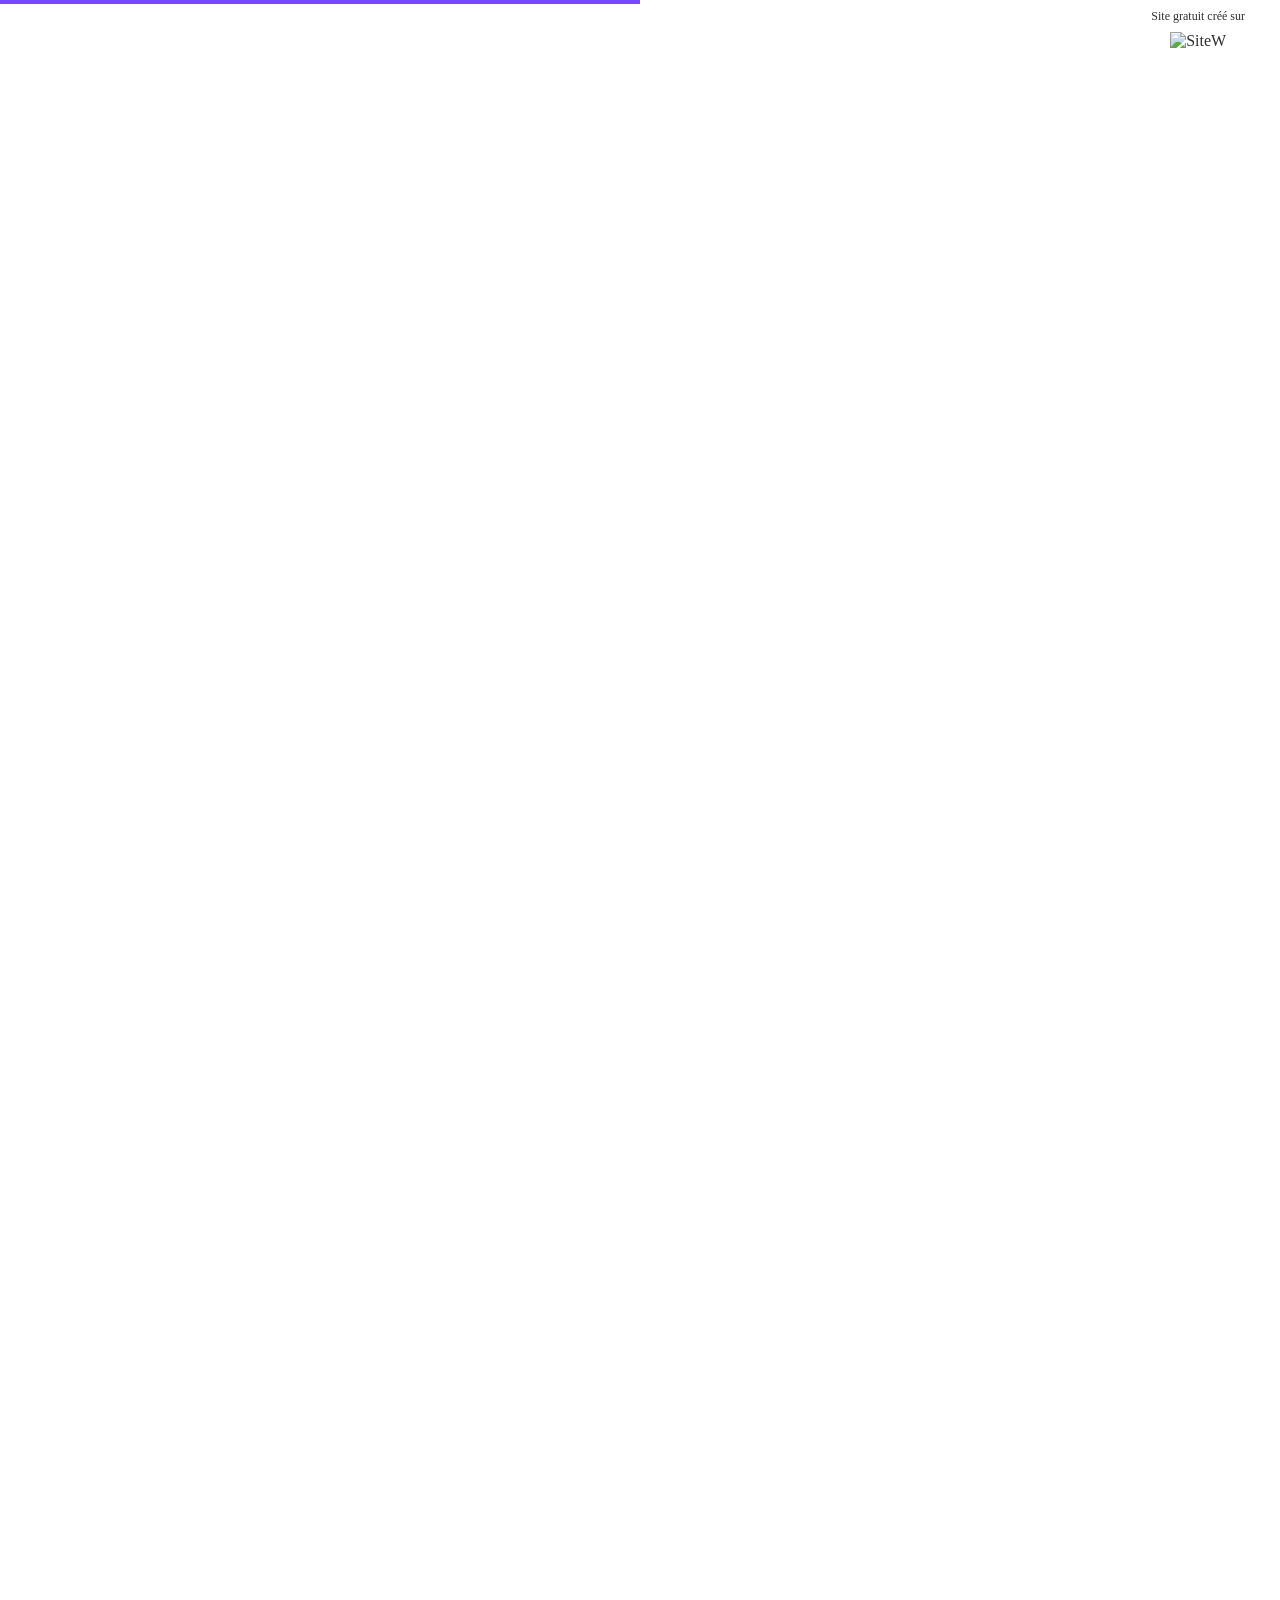
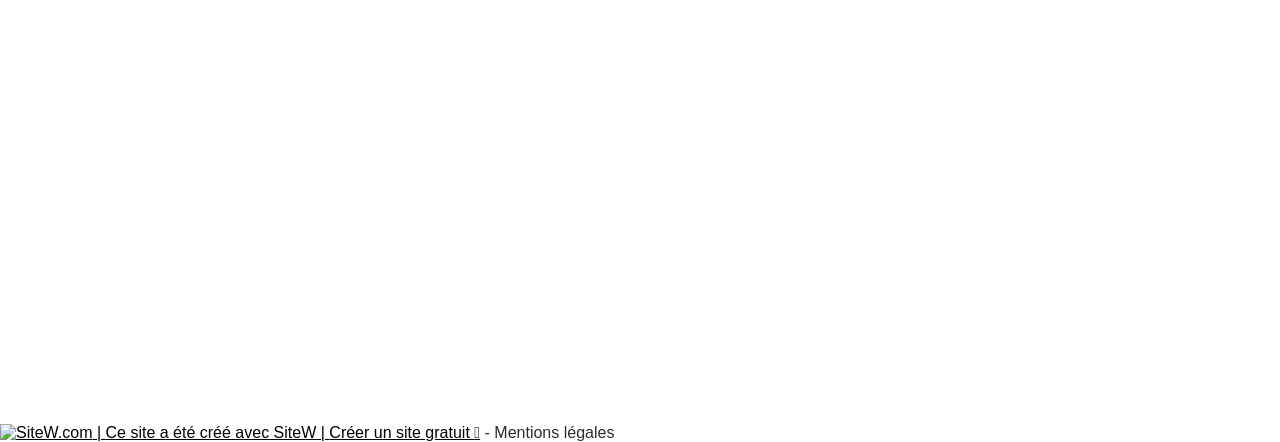
==== commit 2437d2d4: "revert: publish original SiteW copy" ====
--- a/index.html
+++ b/index.html
@@ -1,133 +1,691 @@
-<!DOCTYPE html>
-<html lang="fr">
-<head>
-  <meta charset="UTF-8" />
-  <meta name="viewport" content="width=device-width, initial-scale=1.0" />
-  <title>Développeur Commercial en alternance — Archive 2022</title>
-  <meta name="description" content="Archive améliorée et fidèle de l'ancien site 2022 : développeur commercial en alternance, sales, marketing, relation client, terrain et blockchain." />
-  <meta name="theme-color" content="#050505" />
-  <link rel="preconnect" href="https://fonts.googleapis.com">
-  <link rel="preconnect" href="https://fonts.gstatic.com" crossorigin>
-  <link href="https://fonts.googleapis.com/css2?family=Montserrat:wght@400;500;700;800;900&family=Nunito:wght@400;700;800;900&display=swap" rel="stylesheet">
-  <link rel="stylesheet" href="styles.css" />
-</head>
-<body>
-  <a class="skip-link" href="#contenu">Aller au contenu</a>
-  <header class="sitew-strip" aria-label="Archive du bandeau SiteW original">
-    <span>Archive 2022 — ancien site SiteW</span>
-    <a href="https://developpeur-commercial.sitew.fr/" rel="noopener noreferrer">Voir l'original</a>
-  </header>
-
-  <main id="contenu">
-    <section class="hero-poster" id="accueil" aria-labelledby="hero-title">
-      <div class="vertical-name" aria-label="Alexandre Chahiba">
-        <span>A</span><span>L</span><span>E</span><span>X</span><span>A</span><span>N</span><span>D</span><span>R</span><span>E</span>
-        <span>C</span><span>H</span><span>A</span><span>H</span><span>I</span><span>B</span><span>A</span>
+<!DOCTYPE html><html lang=fr>
+  <head>
+    <link rel="preload" href="https://st0.cdnsw.com/assets/precompile/viewer2_all-127855ed70a702ff35c66be77817d3cf.css" as="style" />
+    <link rel="preload" href="https://st0.cdnsw.com/assets/precompile/fr-viewer_all-630e1d06c27752e7c24db81c4a6a7184.js" as="script" />
+      <link rel="dns-prefetch preconnect" href="https://v-images.cdnsw.com" crossorigin="anonymous"/>
+    
+    <title>Développeur Commercial en alternance</title>
+<meta name="theme-color" content="#fff">
+<meta name="description" content="Je m&#39;appelle Alexandre et je suis développeur commercial. En effet, j&#39;ai des compétences solides en développement web, en gestion, en relation client et terr...">
+
+
+<meta property="og:title" content="Développeur Commercial en alternance">
+<meta property="og:type" content="website">
+<meta property="og:url" content="https://developpeur-commercial.sitew.fr">
+<meta property="og:image" content="https://developpeur-commercial.sitew.fr/site/screenshot/?size_preset=fb&amp;v=1778885389">
+<meta property="og:site_name" content="Développeur Commercial en alternance">
+<meta property="og:description" content="Je m&#39;appelle Alexandre et je suis développeur commercial. En effet, j&#39;ai des compétences solides en développement web, en gestion, en relation client et terr...">
+<meta name="referrer" content="unsafe-url">
+
+
+<link rel="image_src" href="https://developpeur-commercial.sitew.fr/site/screenshot/?size_preset=fb" />
+<link rel="shortcut icon" href="/favicon.ico?ts=0" />
+
+    <meta id="viewport" name="viewport" content="width=device-width, initial-scale=1.0, maximum-scale=1.0, user-scalable=no">
+      <link rel="apple-touch-icon" sizes="57x57" href="https://developpeur-commercial.sitew.fr/site/screenshot/?size_preset=apple_touch_icon_57x57" />
+      <link rel="apple-touch-icon" sizes="72x72" href="https://developpeur-commercial.sitew.fr/site/screenshot/?size_preset=apple_touch_icon_72x72" />
+      <link rel="apple-touch-icon" sizes="114x114" href="https://developpeur-commercial.sitew.fr/site/screenshot/?size_preset=apple_touch_icon_114x114" />
+      <link rel="apple-touch-icon" sizes="192x192" href="https://developpeur-commercial.sitew.fr/site/screenshot/?size_preset=apple_touch_icon_192x192" />
+      <style>.body{font-family:&quot;Inter&quot;, sans-serif}a{outline:none}.body{color:#2D2D2D}.body a{color:#000}.uit_tbl{padding:0;margin:0}.uit_cttxt,.uit_ttltxt,.uit_tbl .c{padding:0;border:none;overflow:hidden}.uit_cttxt,.uit_ttltxt{position:relative}.uit_ttl,.uit_ct{margin:0;position:relative}.uit_cttxt{font-size:12px;font-size-adjust:none;font-style:normal;font-variant:normal;font-weight:normal}#pages div.component{position:absolute;opacity:0;visibility:hidden;pointer-events:none;animation-fill-mode:forwards;-webkit-animation-fill-mode:forwards;animation-timing-function:ease-in-out;-webkit-animation-timing-function:ease-in-out}#pages div.component.preloaded_cpt{opacity:1;visibility:visible;pointer-events:auto}div.componentBody{width:100%;height:100%;overflow:hidden;position:absolute;z-index:1000}div.componentBody.UI_Text{overflow:visible}#theme_body{position:relative;z-index:50}#pageContainer{margin-left:auto;margin-right:auto}#pageContainer,#pages{width:800px;height:200px}#pages{position:absolute;z-index:0}*{margin:0px}.font_xxsmall{font-size:10px;line-height:12px}.font_xsmall{font-size:12px;line-height:16px}.font_14px{font-size:14px;line-height:1.2em}.font_small{font-size:16px;line-height:20px}.font_medium{font-size:18px;line-height:24px}.font_20px{font-size:20px;line-height:1.2em}.font_large{font-size:24px;line-height:32px}.font_28px{font-size:28px;line-height:1.2em}.font_xlarge{font-size:32px;line-height:40px}.font_42px{font-size:42px;line-height:1.2em}.font_xxlarge{font-size:48px;line-height:58px}#body{position:relative;overflow:hidden}#footer_zone{display:none}
+</style>
+    <meta id=prerendered_critical_css>
+    <style>:root{--bleu-100:#E9E9FF;--bleu-500:#696CFF;--bleu-700:#2C30A0;--gris-0:#FFFFFF;--gris-100:#F7F7FA;--gris-200:#DCDCE2;--gris-300:#C0C0C9;--gris-400:#A4A4B0;--gris-500:#888897;--gris-600:#6C6C7F;--gris-700:#505066;--gris-800:#34344D;--gris-900:#1B1C33;--jaune-100:#FFF2E2;--jaune-500:#CC8925;--jaune-700:#9E702A;--orange-100:#FFD3BD;--orange-200:#FFC2A3;--orange-300:#FFB18A;--orange-50:#FFF4EF;--orange-500:#FF8F57;--orange-600:#DD713C;--orange-700:#CC5C24;--rose-100:#FFBDE0;--rose-200:#FFA3D4;--rose-300:#FF8AC8;--rose-50:#FFF0F8;--rose-500:#FF70BC;--rose-600:#F0429F;--rose-700:#DA2F8A;--rouge-100:#FFE7E6;--rouge-500:#FF5757;--rouge-700:#AC3939;--vert-100:#E4F8F0;--vert-500:#1EA97C;--vert-700:#236D55;--violet-100:#E9E4FF;--violet-200:#D7CCFF;--violet-300:#AB96FF;--violet-400:#8C6FFF;--violet-50:#F8F6FF;--violet-500:#7848FF;--violet-600:#6338DC;--violet-700:#5122BE;--violet-800:#3E238B;--violet-900:#311D58;--spacing-4:4px;--spacing-6:6px;--spacing-8:8px;--spacing-10:10px;--spacing-12:12px;--spacing-14:14px;--spacing-16:16px;--spacing-20:20px;--spacing-24:24px;--spacing-30:30px;--spacing-40:40px;--spacing-60:60px;--spacing-80:80px;--spacing-100:100px;--spacing-120:120px;--radius-4:4px;--radius-6:6px;--radius-8:8px;--radius-12:12px;--radius-16:16px;--radius-20:20px;--radius-100:100px;--neutral-5:var(--gris-800);--neutral-4:var(--gris-200);--neutral-3:var(--gris-300);--neutral-2:var(--gris-600);--neutral-1:var(--gris-200);--neutral:var(--gris-100);--secondary-6:var(--orange-50);--secondary-4:var(--orange-10);--secondary:var(--orange-300);--primary-6:var(--violet-100);--primary-5:var(--violet-200);--primary-4:var(--violet-300);--primary-3:var(--violet-300);--primary-2:var(--violet-400);--primary-1:var(--violet-400);--primary:var(--violet-500);--font-primary:&#39;Inter&#39;;--font-secondary:sans-serif;--text-base-size:1em;--text-scale-ratio:1.3;--text-xs:calc(1em / (var(--text-scale-ratio) * var(--text-scale-ratio)));--text-sm:.9em;--text-md:calc(1em * var(--text-scale-ratio));--text-lg:calc(1em * var(--text-scale-ratio) * var(--text-scale-ratio));--text-xl:calc(1em * var(--text-scale-ratio) * var(--text-scale-ratio) * var(--text-scale-ratio));--text-xxl:calc(1em * var(--text-scale-ratio) * var(--text-scale-ratio) * var(--text-scale-ratio) * var(--text-scale-ratio));--text-xxxl:calc(1em * var(--text-scale-ratio) * var(--text-scale-ratio) * var(--text-scale-ratio) * var(--text-scale-ratio) * var(--text-scale-ratio));--heading-line-height:1.2;--body-line-height:1.4;--heading-spacing:0.375em}
+</style>
+    <style>.-textNeutral{color:var(--neutral)}.-backgroundNeutral{background-color:var(--neutral)}.-textSecondary{color:var(--secondary)}.-backgroundSecondary{background-color:var(--secondary)}.-textPrimary{color:var(--primary)}.-backgroundPrimary{background-color:var(--primary)}.-textWarning{color:var(--warning)}.-backgroundWarning{background-color:var(--warning)}.-textError{color:var(--error)}.-backgroundError{background-color:var(--error)}.-textSucess{color:var(--success)}.-backgroundSucess{background-color:var(--success)}.-c1.-textNeutral{color:var(--neutral-1) !important}.-c1.-backgroundNeutral{background-color:var(--neutral-1) !important}.-c1.-textSecondary{color:var(--secondary-1) !important}.-c1.-backgroundSecondary{background-color:var(--secondary-1) !important}.-c1.-textPrimary{color:var(--primary-1) !important}.-c1.-backgroundPrimary{background-color:var(--primary-1) !important}.-c2.-textNeutral{color:var(--neutral-2) !important}.-c2.-backgroundNeutral{background-color:var(--neutral-2) !important}.-c2.-textSecondary{color:var(--secondary-2) !important}.-c2.-backgroundSecondary{background-color:var(--secondary-2) !important}.-c2.-textPrimary{color:var(--primary-2) !important}.-c2.-backgroundPrimary{background-color:var(--primary-2) !important}.-c3.-textNeutral{color:var(--neutral-3) !important}.-c3.-backgroundNeutral{background-color:var(--neutral-3) !important}.-c3.-textSecondary{color:var(--secondary-3) !important}.-c3.-backgroundSecondary{background-color:var(--secondary-3) !important}.-c3.-textPrimary{color:var(--primary-3) !important}.-c3.-backgroundPrimary{background-color:var(--primary-3) !important}.-c4.-textNeutral{color:var(--neutral-4) !important}.-c4.-backgroundNeutral{background-color:var(--neutral-4) !important}.-c4.-textSecondary{color:var(--secondary-4) !important}.-c4.-backgroundSecondary{background-color:var(--secondary-4) !important}.-c4.-textPrimary{color:var(--primary-4) !important}.-c4.-backgroundPrimary{background-color:var(--primary-4) !important}.-c5.-textNeutral{color:var(--neutral-5) !important}.-c5.-backgroundNeutral{background-color:var(--neutral-5) !important}.-c5.-textSecondary{color:var(--secondary-5) !important}.-c5.-backgroundSecondary{background-color:var(--secondary-5) !important}.-c5.-textPrimary{color:var(--primary-5) !important}.-c5.-backgroundPrimary{background-color:var(--primary-5) !important}.text-body{color:var(--gris-900)}.text-primary{color:var(--violet-500)}.text-primary_medium{color:var(--violet-300)}.text-primary-dark{color:var(--violet-700)}.text-grey{color:var(--gris-600)}.text-disabled{color:var(--gris-300)}.text-disabled_with_bg{color:var(--gris-500)}.text-error{color:var(--rouge-500)}.text-error_dark{color:var(--rouge-700)}.text-error_light{color:var(--rouge-100)}.text-headings{color:var(--violet-900)}.text-info{color:var(--bleu-500)}.text-legends{color:var(--gris-500)}.text-sub_headings{color:var(--violet-800)}.text-success{color:var(--vert-500)}.text-warning{color:var(--jaune-500)}.text-white{color:var(--gris-0)}.background-success{background-color:var(--vert-500)}.background-surface{background-color:var(--gris-100)}.background-primary_ultraLight{background-color:var(--violet-50)}.background-white{background-color:var(--gris-0)}.background-primary{background-color:var(--violet-500)}#loadingNodeBG,#progressLoading{position:fixed;top:0px;height:4px;left:0}#loadingNodeBG{right:0;background-color:rgba(255,255,255,0.5);z-index:100;-webkit-transition:-webkit-transform 0.4s ease 0s;transition:-webkit-transform 0.4s ease 0s;transition:transform 0.4s ease 0s;transition:transform 0.4s ease 0s, -webkit-transform 0.4s ease 0s;-webkit-transform:translateY(0);transform:translateY(0)}#loadingNodeBG.finish{-webkit-transform:translateY(-5px);transform:translateY(-5px);-webkit-transition-delay:1.5s;transition-delay:1.5s}#progressLoading{background-color:var(--primary);z-index:1001;width:100%;-webkit-transform-origin:left;transform-origin:left;will-change:transform;-webkit-animation:progress-animation 7s ease-out forwards;animation:progress-animation 7s ease-out forwards}#progressLoading::after{border-radius:25px;box-shadow:5px 0 5px rgba(0,0,0,0.3);content:&quot;&quot;;height:4px;position:absolute;right:0;width:20px}@-webkit-keyframes progress-animation{0%{-webkit-transform:scaleX(0.01);transform:scaleX(0.01)}10%{-webkit-transform:scaleX(0.15);transform:scaleX(0.15)}20%{-webkit-transform:scaleX(0.18);transform:scaleX(0.18)}30%{-webkit-transform:scaleX(0.28);transform:scaleX(0.28)}40%{-webkit-transform:scaleX(0.31);transform:scaleX(0.31)}50%{-webkit-transform:scaleX(0.35);transform:scaleX(0.35)}65%{-webkit-transform:scaleX(0.4);transform:scaleX(0.4)}75%{-webkit-transform:scaleX(0.42);transform:scaleX(0.42)}85%{-webkit-transform:scaleX(0.45);transform:scaleX(0.45)}92%{-webkit-transform:scaleX(0.47);transform:scaleX(0.47)}100%{-webkit-transform:scaleX(0.5);transform:scaleX(0.5)}}@keyframes progress-animation{0%{-webkit-transform:scaleX(0.01);transform:scaleX(0.01)}10%{-webkit-transform:scaleX(0.15);transform:scaleX(0.15)}20%{-webkit-transform:scaleX(0.18);transform:scaleX(0.18)}30%{-webkit-transform:scaleX(0.28);transform:scaleX(0.28)}40%{-webkit-transform:scaleX(0.31);transform:scaleX(0.31)}50%{-webkit-transform:scaleX(0.35);transform:scaleX(0.35)}65%{-webkit-transform:scaleX(0.4);transform:scaleX(0.4)}75%{-webkit-transform:scaleX(0.42);transform:scaleX(0.42)}85%{-webkit-transform:scaleX(0.45);transform:scaleX(0.45)}92%{-webkit-transform:scaleX(0.47);transform:scaleX(0.47)}100%{-webkit-transform:scaleX(0.5);transform:scaleX(0.5)}}#loadingNode{display:none}.detected_device_desktop #loadingNode{display:block;position:fixed;right:10px;-webkit-transition:opacity 0.3s ease 0.1s,-webkit-transform 0.3s ease 0.1s;transition:opacity 0.3s ease 0.1s,-webkit-transform 0.3s ease 0.1s;transition:opacity 0.3s ease 0.1s,transform 0.3s ease 0.1s;transition:opacity 0.3s ease 0.1s,transform 0.3s ease 0.1s,-webkit-transform 0.3s ease 0.1s;-webkit-transform:translateY(0);transform:translateY(0);z-index:75001;top:0;opacity:1}#loadingNode.done_opa{opacity:.3}#loadingNode.done.outer{-webkit-transform:translateY(-25px);transform:translateY(-25px)}#loading_sitew{background-color:#ffffff;font-family:&#39;Inter&#39;, sans-serif;text-align:center;border-radius:0 0 5px 5px;padding:10px 25px;cursor:pointer;position:relative;-webkit-transition:border-radius 0.4s ease;transition:border-radius 0.4s ease;color:#2f2d30}#loading_sitew .main{font-size:12px;cursor:default;-webkit-user-select:none;-moz-user-select:none;-ms-user-select:none;user-select:none;line-height:1;margin-bottom:10px}#loadingNode a,#loadingNode a:visited,#loading_sitew a,#loading_sitew a:visited{text-decoration:none;color:inherit}#loadingNode a:hover{text-decoration:none}#loadingNode .slogan{opacity:0;background-color:#fff;color:#2f2d30;font-family:&#39;Inter&#39;, sans-serif;font-size:12px;padding:3px 2px;text-align:center;-webkit-transform:translateY(-100%);transform:translateY(-100%);-webkit-transition:-webkit-transform 0.3s ease;transition:-webkit-transform 0.3s ease;transition:transform 0.3s ease;transition:transform 0.3s ease, -webkit-transform 0.3s ease;position:absolute;top:100%;left:0;right:0;border-radius:0 0 3px 3px}#loadingNode .slogan&gt;p{cursor:default;-webkit-user-select:none;-moz-user-select:none;-ms-user-select:none;user-select:none}#loadingNode .slogan .cta_viewer{display:inline-block;font-size:14px;margin:5px;padding:5px 14px;text-decoration:none;border-radius:35px;line-height:16px;cursor:pointer}#loadingNode:hover{opacity:1}#loadingNode:hover #loading_sitew{border-radius:0}#loadingNode:hover .slogan{opacity:1;-webkit-transform:translateY(0);transform:translateY(0)}#logo{display:-webkit-box;display:flex;-webkit-box-orient:horizontal;-webkit-box-direction:normal;flex-direction:row;-webkit-box-pack:start;justify-content:start;flex-direction:row;flex-wrap:nowrap}#logo.logo_small{-webkit-box-pack:center;justify-content:center}
+</style>
+    <meta id=site_engine_css />
+    <meta id=ui_css />
+    <meta id=theme_css />
+    <meta id=block_font_css />
+    <meta id=block_custom_styles_css />
+    <meta id=presets_custom_styles_css />
+    <meta id=site_css />
+    <meta id=block_positions_css />
+    <meta id=device_screen_css />
+    <meta id=mobile_auto_css />
+    <meta id=mobile_tree_css />
+    <meta id=section_css />
+    <!-- Generated on 2026-05-17 09:03:13 +0200 in full_cache_key="1sp2e/a/fr" fast_cache_key="_1781770__" bl_key=1781770.a. from 20.server unicorn  page_id=95030892/cpt_id= lang=fr_US -->
+    <link rel="canonical" href="https://developpeur-commercial.sitew.fr" />
+    <meta name="csrf-param" content="authenticity_token" />
+<meta name="csrf-token" content="Aae9NLiafvvspeMmEaA7sqtsIgLcn8PWzjP89IY46DL75SLxCjt2vgWyMsXIBzc3pNkEY6HsJi6SD4qsbSrZSA==" />
+  </head>
+  <body>
+    <div id="loadingNodeBG" class='free'>
+      <div id="progressLoading"></div>
+    </div>
+    <!-- bid= bv=-1 -->
+    <div id="loadingNode" class='free outer'>
+<div class="slogan">
+	<p><a rel="nofollow" href="https://www.sitew.com/#utm_campaign=viewer__free&amp;utm_content=header_link_first&amp;utm_medium=viewer_link&amp;utm_source=developpeur-commercial.sitew.fr&amp;utm_term=Facile%2C+rapide+et+gratuit">Facile, rapide et gratuit</a></p>
+	<p><a rel="nofollow" href="https://www.sitew.com/#utm_campaign=viewer__free&amp;utm_content=header_link_second&amp;utm_medium=viewer_link&amp;utm_source=developpeur-commercial.sitew.fr&amp;utm_term=Cr%C3%A9ez+votre+site+maintenant">Créez votre site maintenant</a></p>
+	<a class="cta_viewer" rel="nofollow" href="https://www.sitew.com/#utm_campaign=viewer__free&amp;utm_content=header_cta&amp;utm_medium=viewer_link&amp;utm_source=developpeur-commercial.sitew.fr&amp;utm_term=Je+cr%C3%A9e+mon+site">Je crée mon site</a>
+</div>
+<style>#loading_sitew svg{width:10px;}</style>
+<div id='loading_sitew'>
+	<div class="main">Site gratuit créé sur</div>
+	<a rel="nofollow" id="logo" class="logo_small" href="https://www.sitew.com/#utm_campaign=viewer__free&amp;utm_content=header_link&amp;utm_medium=viewer_link&amp;utm_source=developpeur-commercial.sitew.fr&amp;utm_term=Site+gratuit+cr%C3%A9%C3%A9+sur">
+	<div class="mainLogo -wide"><img alt="SiteW" height="32" width="107" loading="lazy" src="https://ssl.sitew.org/images/blog/logos/2021_wide.svg" /></div>
+</a></div>
+</div>
+
+    <script>
+      function loadCSS(e,t,n,o,s){
+var c=window.document.createElement("link"),l=t||window.document.getElementsByTagName("script")[0],a=window.document.styleSheets
+;c.rel="stylesheet";c.href=e;c.media=s?"only x":n||"all"
+;o&&(c.onload=o);l.parentNode.insertBefore(c,l);if(s){
+c.onloadcssdefined=function(t){
+for(var n,o=0;o<a.length;o++)a[o].href&&a[o].href.indexOf(e)>-1&&(n=!0)
+;n?window.requestAnimationFrame(t):setTimeout(function(){
+c.onloadcssdefined(t)})};c.onloadcssdefined(function(){
+c.media=n||"all"})}return c}function loadStyle(e,t){
+var n=document.createElement('style');n.type='text/css'
+;n.styleSheet?n.styleSheet.cssText=e:n.appendChild(document.createTextNode(e))
+;var o=t||window.document.getElementsByTagName("script")[0]
+;o.parentNode.insertBefore(n,o);return n}
+function stylesheet_path(e){return{
+menu_all:"/assets/precompile/cpts/menu/all-010bc423e86d1bd9bdb2cfd7ccc99b33.css",
+faq_all:"/stylesheets/precompile/cpts/faq/all.css",
+social_block:"/assets/precompile/cpts/common/social_block-79f5061b79dc8dfff28727961745ceab.css"
+}[e]}loadCSSAsync=function(e,t,n,o){loadCSS(e,t,n,o,!0)};
+      loadCSSAsync("https://st0.cdnsw.com/assets/precompile/viewer2_all-127855ed70a702ff35c66be77817d3cf.css",document.getElementById("site_engine_css"),"all",function(){
+        //supprime le css critical
+        var criticalCssMeta = document.getElementById("prerendered_critical_css");
+        if (criticalCssMeta && criticalCssMeta.previousElementSibling && criticalCssMeta.previousElementSibling.tagName === "STYLE") {
+          criticalCssMeta.previousElementSibling.remove();
+        }
+      }) 
+      MobileBarExtraButtons=["link_page","link_tel","link_email","link_geo"]
+;var deviceDetector={map:{mobile:{mobile:{max_width:502,
+orientation:"portrait-primary"},mobile_auto:{max_width:502,
+orientation:"portrait-primary"},mobile_tree:{max_width:502,
+orientation:"portrait-primary"}},mobile_landscape:{mobile:{
+max_width:736,orientation:"landscape-primary"},
+mobile_landscape:{max_width:980,orientation:"landscape-primary"
+},mobile_auto:{max_width:980,orientation:"landscape-primary"},
+mobile_tree:{max_width:980,orientation:"landscape-primary"},
+tablet:{max_width:910,orientation:"landscape-primary"}},tablet:{
+tablet:{max_width:910,orientation:"portrait-primary"},mobile:{
+max_width:768,orientation:"portrait-primary"},mobile_landscape:{
+max_width:800,orientation:"portrait-primary"}}},
+devices:["mobile","mobile_landscape","tablet"],
+detect:function(){function e(){try{
+return window.self!==window.top}catch(t){return!0}}
+var i="desktop";this.w=window.outerWidth||screen.availWidth
+;this.h=window.outerHeight||screen.availHeight;if(e()){
+var t=window,a='inner';if(!('innerWidth'in window)){a='client'
+;t=document.documentElement||document.body}this.w=t[a+'Width']
+;this.h=t[a+'Height']}
+if(0==window.outerWidth&&0==window.outerHeight&&90===Math.abs(window.orientation)){
+var o=this.w;this.w=this.h;this.h=o}
+this.orientation=this.w>this.h&&this.w>=460?"landscape-primary":"portrait-primary"
+;this.real_device=null
+;for(var i=null,r=0;r<this.devices.length;r++){
+var n=this.devices[r],d=this.map[n][n]
+;d&&this.w<=d.max_width&&this.orientation==d.orientation&&(this.real_device=this.real_device||n)
+;var s=this.device_modes[n],c=this.map[n][s]
+;c&&this.w<=c.max_width&&this.orientation==c.orientation&&(i=i||s)
+}this.real_device=this.real_device||"desktop"
+;i=this.force_device_mode||i||"desktop"
+;navigator.userAgent.match(/IEMobile\/10\.0/)&&"mobile_auto"==i&&(i="desktop")
+;document.body.className=document.body.className.replace(/ *detected_device_.+?( |$) */g," ")+" detected_device_"+("mobile_tree"==i?"mobile":i)
+;return i||"desktop"},bestSourceDevice:function(e){
+var i=["mobile","mobile_landscape","tablet","desktop","mobile_tree"]
+;cd=Math.max(i.indexOf(e)-1,0);i[cd]==e&&(cd+=1)
+;for(;"desktop"!=i[cd]&&this.device_modes[i[cd]]!=i[cd];){cd+=1
+;i[cd]==e&&(cd+=1)}return i[cd]},loadDeviceScreenCss:function(){
+this.device_screen_css||(this.device_screen_css=loadStyle("  #pageContainer, #pages,   /*system*/#theme_body,#site_content,#theme_page,#theme_header,#theme_footer,#page,#theme_content,#theme_menu /*theme size overiding*/{width:100%;/*beautifullmam has specific css with margin */margin-right:0;margin-left:0;}#body.body{overflow:hidden}",document.getElementById("device_screen_css")))
+},removeDeviceScreenCss:function(){
+this.device_screen_css&&$(this.device_screen_css).remove()
+;this.device_screen_css=null}};
+      deviceDetector.device_modes={"desktop":"desktop","mobile":"mobile_tree","mobile_landscape":"mobile_tree","tablet":"desktop"}
+        if (deviceDetector.device_modes.mobile_landscape!="desktop" || deviceDetector.device_modes.tablet=="tablet")
+          console.log("Disabling mobile landscape and tablet mode because it is a free website.")
+        deviceDetector.device_modes.mobile_landscape="desktop"
+        if (deviceDetector.device_modes.tablet=="tablet") deviceDetector.device_modes.tablet="desktop"
+      var current_device=deviceDetector.detect()
+      var mobile_auto_css="#pages{left:0}#pages div.component.visible{position:static}#pages div.component.visible .componentBody{position:relative}#pages div.component{max-width:100%;height:auto}.uim_sh li a,.uim_sv li a{color:inherit}\n"
+      var mobile_tree_css="#mobile_wrapper{position:relative;transform:translateX(-50%);-webkit-transform:translateX(-50%);-moz-transform:translateX(-50%);-o-transform:translateX(-50%);-ms-transform:translateX(-50%)}#footer_zone .component:not(.force_height) .componentBody,#mobile_wrapper .component:not(.force_height) .componentBody{position:static;height:auto;width:auto;text-align:center}.hide_mobile{display:none !important}\n"
+      console.log("Starting up on ",current_device)
+      if (current_device=="mobile_auto"){
+        loadStyle(mobile_auto_css,document.getElementById("mobile_auto_css"))
+      }else if (current_device=="mobile_tree"){
+        loadStyle(mobile_tree_css,document.getElementById("mobile_tree_css"))
+      }else if (current_device!="desktop"){
+        deviceDetector.loadDeviceScreenCss()
+        var hideContentNode=loadStyle("#pages{opacity:0}",document.getElementById("theme_css"))
+      }
+      loadStyle(".body,#TB_window,.lg,.site_textbox{font-family:'PT Sans',sans-serif}\n#theme_background{bottom:0;left:0;position:absolute;right:0;top:0;overflow:hidden}\n#theme_content{bottom:0;left:50%;max-width:100%;position:absolute;top:0;border-style:solid;-webkit-transform:translateX(-50%);transform:translateX(-50%)}\n#theme_body{width:100%}\n#u2_foreground{opacity:0}\n#u2_foreground,#theme_content{border-width:0;width:1000px}\n.ui_search_suggest{color:#565656}\n.UI_Forum .uif_posts.gtbackdrop_preset .uif_posts_container,.UI_Forum .uif_topics.gtbackdrop_preset\u003e.gt_backdrop_content{padding:20px}\n.UI_Store .uis_bill_breadcrumb\u003ediv::before{top:0}\n.uifaq_title{color:#cecece}\n.default_preset_1 .uifaq_question_wrapper{margin-bottom:15px;border-bottom:1px solid #ccc}\n.default_preset_1 .uifaq_question{font-size:16px;padding:10px 5px}\n.default_preset_1 .uifaq_answer{padding:10px;text-align:justify}\n.default_preset_2 .uifaq_question_wrapper{margin-bottom:15px;background-color:#fff}\n.default_preset_2 .uifaq_question{font-size:16px;padding:10px 5px}\n.default_preset_2 .uifaq_answer{padding:5px}\n.default_preset_2 .uifaq_question_wrapper.uifaq_open .uifaq_question{font-size:18px}\n.component.selected .block_section{background:#fff;color:#333}\n.component.selected .block_section .uis_prod input.uis_prod_name{color:#333}",document.getElementById("theme_css"))
+
+
+            loadStyle("",document.getElementById("block_custom_styles_css"))
+      loadStyle(".body .text_menufont,.body .component,.body input[type=text],.body input[type=submit],.body input[type=email],.body input[type=password],.body input[type=number],.body input[type=url],.body input[type=tel],.body button,.body .site_button,.body select,.body textarea,.body .uica_te,.body .uica_ptxt,.body .uit_cttxt,.body .uit_cttxt_t,.body .uit_ttltxt_m,.body .uit_cttxt_m,.body div.UI_Contact .uicf_f,.body .UI_Contact .uicf_or,.body div.UI_Comment div.comment_holder,.body div.UI_Comment .form,.body div.UI_Download .uidl_desc,.body .uib_view_title,.body .uib_view_content_first,.body .uib_view_content_last,.body .uisl_h .uis_list_price,.body .uisl_l .uis_list_price,.body .uis_bill thead td,.body .uis_bill tfoot td,.body .uif_body,.body .uibs_b .uib_content_first,.body .gallery-content-text,#mobile_bar .text_menufont,#mobile_bar .component,#mobile_bar input[type=text],#mobile_bar input[type=submit],#mobile_bar input[type=email],#mobile_bar input[type=password],#mobile_bar input[type=number],#mobile_bar input[type=url],#mobile_bar input[type=tel],#mobile_bar button,#mobile_bar .site_button,#mobile_bar select,#mobile_bar textarea,#mobile_bar .uica_te,#mobile_bar .uica_ptxt,#mobile_bar .uit_cttxt,#mobile_bar .uit_cttxt_t,#mobile_bar .uit_ttltxt_m,#mobile_bar .uit_cttxt_m,#mobile_bar div.UI_Contact .uicf_f,#mobile_bar .UI_Contact .uicf_or,#mobile_bar div.UI_Comment div.comment_holder,#mobile_bar div.UI_Comment .form,#mobile_bar div.UI_Download .uidl_desc,#mobile_bar .uib_view_title,#mobile_bar .uib_view_content_first,#mobile_bar .uib_view_content_last,#mobile_bar .uisl_h .uis_list_price,#mobile_bar .uisl_l .uis_list_price,#mobile_bar .uis_bill thead td,#mobile_bar .uis_bill tfoot td,#mobile_bar .uif_body,#mobile_bar .uibs_b .uib_content_first,#mobile_bar .gallery-content-text,#TB_window:not(.editor_interface) .text_menufont,#TB_window:not(.editor_interface) .component,#TB_window:not(.editor_interface) input[type=text],#TB_window:not(.editor_interface) input[type=submit],#TB_window:not(.editor_interface) input[type=email],#TB_window:not(.editor_interface) input[type=password],#TB_window:not(.editor_interface) input[type=number],#TB_window:not(.editor_interface) input[type=url],#TB_window:not(.editor_interface) input[type=tel],#TB_window:not(.editor_interface) button,#TB_window:not(.editor_interface) .site_button,#TB_window:not(.editor_interface) select,#TB_window:not(.editor_interface) textarea,#TB_window:not(.editor_interface) .uica_te,#TB_window:not(.editor_interface) .uica_ptxt,#TB_window:not(.editor_interface) .uit_cttxt,#TB_window:not(.editor_interface) .uit_cttxt_t,#TB_window:not(.editor_interface) .uit_ttltxt_m,#TB_window:not(.editor_interface) .uit_cttxt_m,#TB_window:not(.editor_interface) div.UI_Contact .uicf_f,#TB_window:not(.editor_interface) .UI_Contact .uicf_or,#TB_window:not(.editor_interface) div.UI_Comment div.comment_holder,#TB_window:not(.editor_interface) div.UI_Comment .form,#TB_window:not(.editor_interface) div.UI_Download .uidl_desc,#TB_window:not(.editor_interface) .uib_view_title,#TB_window:not(.editor_interface) .uib_view_content_first,#TB_window:not(.editor_interface) .uib_view_content_last,#TB_window:not(.editor_interface) .uisl_h .uis_list_price,#TB_window:not(.editor_interface) .uisl_l .uis_list_price,#TB_window:not(.editor_interface) .uis_bill thead td,#TB_window:not(.editor_interface) .uis_bill tfoot td,#TB_window:not(.editor_interface) .uif_body,#TB_window:not(.editor_interface) .uibs_b .uib_content_first,#TB_window:not(.editor_interface) .gallery-content-text,#font_panel .textFamily .text_menufont,#font_panel .textFamily .component,#font_panel .textFamily input[type=text],#font_panel .textFamily input[type=submit],#font_panel .textFamily input[type=email],#font_panel .textFamily input[type=password],#font_panel .textFamily input[type=number],#font_panel .textFamily input[type=url],#font_panel .textFamily input[type=tel],#font_panel .textFamily button,#font_panel .textFamily .site_button,#font_panel .textFamily select,#font_panel .textFamily textarea,#font_panel .textFamily .uica_te,#font_panel .textFamily .uica_ptxt,#font_panel .textFamily .uit_cttxt,#font_panel .textFamily .uit_cttxt_t,#font_panel .textFamily .uit_ttltxt_m,#font_panel .textFamily .uit_cttxt_m,#font_panel .textFamily div.UI_Contact .uicf_f,#font_panel .textFamily .UI_Contact .uicf_or,#font_panel .textFamily div.UI_Comment div.comment_holder,#font_panel .textFamily div.UI_Comment .form,#font_panel .textFamily div.UI_Download .uidl_desc,#font_panel .textFamily .uib_view_title,#font_panel .textFamily .uib_view_content_first,#font_panel .textFamily .uib_view_content_last,#font_panel .textFamily .uisl_h .uis_list_price,#font_panel .textFamily .uisl_l .uis_list_price,#font_panel .textFamily .uis_bill thead td,#font_panel .textFamily .uis_bill tfoot td,#font_panel .textFamily .uif_body,#font_panel .textFamily .uibs_b .uib_content_first,#font_panel .textFamily .gallery-content-text,.ui_text_styles .text_menufont,.ui_text_styles .component,.ui_text_styles input[type=text],.ui_text_styles input[type=submit],.ui_text_styles input[type=email],.ui_text_styles input[type=password],.ui_text_styles input[type=number],.ui_text_styles input[type=url],.ui_text_styles input[type=tel],.ui_text_styles button,.ui_text_styles .site_button,.ui_text_styles select,.ui_text_styles textarea,.ui_text_styles .uica_te,.ui_text_styles .uica_ptxt,.ui_text_styles .uit_cttxt,.ui_text_styles .uit_cttxt_t,.ui_text_styles .uit_ttltxt_m,.ui_text_styles .uit_cttxt_m,.ui_text_styles div.UI_Contact .uicf_f,.ui_text_styles .UI_Contact .uicf_or,.ui_text_styles div.UI_Comment div.comment_holder,.ui_text_styles div.UI_Comment .form,.ui_text_styles div.UI_Download .uidl_desc,.ui_text_styles .uib_view_title,.ui_text_styles .uib_view_content_first,.ui_text_styles .uib_view_content_last,.ui_text_styles .uisl_h .uis_list_price,.ui_text_styles .uisl_l .uis_list_price,.ui_text_styles .uis_bill thead td,.ui_text_styles .uis_bill tfoot td,.ui_text_styles .uif_body,.ui_text_styles .uibs_b .uib_content_first,.ui_text_styles .gallery-content-text,.uit_preset .text_menufont,.uit_preset .component,.uit_preset input[type=text],.uit_preset input[type=submit],.uit_preset input[type=email],.uit_preset input[type=password],.uit_preset input[type=number],.uit_preset input[type=url],.uit_preset input[type=tel],.uit_preset button,.uit_preset .site_button,.uit_preset select,.uit_preset textarea,.uit_preset .uica_te,.uit_preset .uica_ptxt,.uit_preset .uit_cttxt,.uit_preset .uit_cttxt_t,.uit_preset .uit_ttltxt_m,.uit_preset .uit_cttxt_m,.uit_preset div.UI_Contact .uicf_f,.uit_preset .UI_Contact .uicf_or,.uit_preset div.UI_Comment div.comment_holder,.uit_preset div.UI_Comment .form,.uit_preset div.UI_Download .uidl_desc,.uit_preset .uib_view_title,.uit_preset .uib_view_content_first,.uit_preset .uib_view_content_last,.uit_preset .uisl_h .uis_list_price,.uit_preset .uisl_l .uis_list_price,.uit_preset .uis_bill thead td,.uit_preset .uis_bill tfoot td,.uit_preset .uif_body,.uit_preset .uibs_b .uib_content_first,.uit_preset .gallery-content-text,.uica_header_window .text_menufont,.uica_header_window .component,.uica_header_window input[type=text],.uica_header_window input[type=submit],.uica_header_window input[type=email],.uica_header_window input[type=password],.uica_header_window input[type=number],.uica_header_window input[type=url],.uica_header_window input[type=tel],.uica_header_window button,.uica_header_window .site_button,.uica_header_window select,.uica_header_window textarea,.uica_header_window .uica_te,.uica_header_window .uica_ptxt,.uica_header_window .uit_cttxt,.uica_header_window .uit_cttxt_t,.uica_header_window .uit_ttltxt_m,.uica_header_window .uit_cttxt_m,.uica_header_window div.UI_Contact .uicf_f,.uica_header_window .UI_Contact .uicf_or,.uica_header_window div.UI_Comment div.comment_holder,.uica_header_window div.UI_Comment .form,.uica_header_window div.UI_Download .uidl_desc,.uica_header_window .uib_view_title,.uica_header_window .uib_view_content_first,.uica_header_window .uib_view_content_last,.uica_header_window .uisl_h .uis_list_price,.uica_header_window .uisl_l .uis_list_price,.uica_header_window .uis_bill thead td,.uica_header_window .uis_bill tfoot td,.uica_header_window .uif_body,.uica_header_window .uibs_b .uib_content_first,.uica_header_window .gallery-content-text,.uica_content .text_menufont,.uica_content .component,.uica_content input[type=text],.uica_content input[type=submit],.uica_content input[type=email],.uica_content input[type=password],.uica_content input[type=number],.uica_content input[type=url],.uica_content input[type=tel],.uica_content button,.uica_content .site_button,.uica_content select,.uica_content textarea,.uica_content .uica_te,.uica_content .uica_ptxt,.uica_content .uit_cttxt,.uica_content .uit_cttxt_t,.uica_content .uit_ttltxt_m,.uica_content .uit_cttxt_m,.uica_content div.UI_Contact .uicf_f,.uica_content .UI_Contact .uicf_or,.uica_content div.UI_Comment div.comment_holder,.uica_content div.UI_Comment .form,.uica_content div.UI_Download .uidl_desc,.uica_content .uib_view_title,.uica_content .uib_view_content_first,.uica_content .uib_view_content_last,.uica_content .uisl_h .uis_list_price,.uica_content .uisl_l .uis_list_price,.uica_content .uis_bill thead td,.uica_content .uis_bill tfoot td,.uica_content .uif_body,.uica_content .uibs_b .uib_content_first,.uica_content .gallery-content-text,.gtbackdrop_preset .text_menufont,.gtbackdrop_preset .component,.gtbackdrop_preset input[type=text],.gtbackdrop_preset input[type=submit],.gtbackdrop_preset input[type=email],.gtbackdrop_preset input[type=password],.gtbackdrop_preset input[type=number],.gtbackdrop_preset input[type=url],.gtbackdrop_preset input[type=tel],.gtbackdrop_preset button,.gtbackdrop_preset .site_button,.gtbackdrop_preset select,.gtbackdrop_preset textarea,.gtbackdrop_preset .uica_te,.gtbackdrop_preset .uica_ptxt,.gtbackdrop_preset .uit_cttxt,.gtbackdrop_preset .uit_cttxt_t,.gtbackdrop_preset .uit_ttltxt_m,.gtbackdrop_preset .uit_cttxt_m,.gtbackdrop_preset div.UI_Contact .uicf_f,.gtbackdrop_preset .UI_Contact .uicf_or,.gtbackdrop_preset div.UI_Comment div.comment_holder,.gtbackdrop_preset div.UI_Comment .form,.gtbackdrop_preset div.UI_Download .uidl_desc,.gtbackdrop_preset .uib_view_title,.gtbackdrop_preset .uib_view_content_first,.gtbackdrop_preset .uib_view_content_last,.gtbackdrop_preset .uisl_h .uis_list_price,.gtbackdrop_preset .uisl_l .uis_list_price,.gtbackdrop_preset .uis_bill thead td,.gtbackdrop_preset .uis_bill tfoot td,.gtbackdrop_preset .uif_body,.gtbackdrop_preset .uibs_b .uib_content_first,.gtbackdrop_preset .gallery-content-text{\n\nfont-family:Poppins , 'Source Sans Pro', sans-serif;\n\n\n\n\n\n\nfont-size:14.00px;\n\nline-height:1.44em\n\n}\n.body .gt_backdrop_title,.body .title_menufont,.body .uit_ttltxt,.body .uib_title,.body div.UI_Forum .uif_post_page .uif_posts:not(.gtbackdrop_preset) .uif_subject,.body .uis_bill .title,.body .uib_view_title,.body input[type=text].uib_edit_title,.body .uifaq_title,.body .uifaq_categ_name,.body .gallery-content-title,.body .uit_preset_1 .uit_cttxt,.body.uit_preset_1 .uit_cttxt,.body .customizable .font_title_1,.body .customizable .font_title_2,.body .customizable .font_title_3,.body .customizable .font_title_4,#mobile_bar .gt_backdrop_title,#mobile_bar .title_menufont,#mobile_bar .uit_ttltxt,#mobile_bar .uib_title,#mobile_bar div.UI_Forum .uif_post_page .uif_posts:not(.gtbackdrop_preset) .uif_subject,#mobile_bar .uis_bill .title,#mobile_bar .uib_view_title,#mobile_bar input[type=text].uib_edit_title,#mobile_bar .uifaq_title,#mobile_bar .uifaq_categ_name,#mobile_bar .gallery-content-title,#mobile_bar .uit_preset_1 .uit_cttxt,#mobile_bar.uit_preset_1 .uit_cttxt,#mobile_bar .customizable .font_title_1,#mobile_bar .customizable .font_title_2,#mobile_bar .customizable .font_title_3,#mobile_bar .customizable .font_title_4,#TB_window:not(.editor_interface) .gt_backdrop_title,#TB_window:not(.editor_interface) .title_menufont,#TB_window:not(.editor_interface) .uit_ttltxt,#TB_window:not(.editor_interface) .uib_title,#TB_window:not(.editor_interface) div.UI_Forum .uif_post_page .uif_posts:not(.gtbackdrop_preset) .uif_subject,#TB_window:not(.editor_interface) .uis_bill .title,#TB_window:not(.editor_interface) .uib_view_title,#TB_window:not(.editor_interface) input[type=text].uib_edit_title,#TB_window:not(.editor_interface) .uifaq_title,#TB_window:not(.editor_interface) .uifaq_categ_name,#TB_window:not(.editor_interface) .gallery-content-title,#TB_window:not(.editor_interface) .uit_preset_1 .uit_cttxt,#TB_window:not(.editor_interface).uit_preset_1 .uit_cttxt,#TB_window:not(.editor_interface) .customizable .font_title_1,#TB_window:not(.editor_interface) .customizable .font_title_2,#TB_window:not(.editor_interface) .customizable .font_title_3,#TB_window:not(.editor_interface) .customizable .font_title_4,#font_panel .textFamily .gt_backdrop_title,#font_panel .textFamily .title_menufont,#font_panel .textFamily .uit_ttltxt,#font_panel .textFamily .uib_title,#font_panel .textFamily div.UI_Forum .uif_post_page .uif_posts:not(.gtbackdrop_preset) .uif_subject,#font_panel .textFamily .uis_bill .title,#font_panel .textFamily .uib_view_title,#font_panel .textFamily input[type=text].uib_edit_title,#font_panel .textFamily .uifaq_title,#font_panel .textFamily .uifaq_categ_name,#font_panel .textFamily .gallery-content-title,#font_panel .textFamily .uit_preset_1 .uit_cttxt,#font_panel .textFamily.uit_preset_1 .uit_cttxt,#font_panel .textFamily .customizable .font_title_1,#font_panel .textFamily .customizable .font_title_2,#font_panel .textFamily .customizable .font_title_3,#font_panel .textFamily .customizable .font_title_4,.ui_text_styles .gt_backdrop_title,.ui_text_styles .title_menufont,.ui_text_styles .uit_ttltxt,.ui_text_styles .uib_title,.ui_text_styles div.UI_Forum .uif_post_page .uif_posts:not(.gtbackdrop_preset) .uif_subject,.ui_text_styles .uis_bill .title,.ui_text_styles .uib_view_title,.ui_text_styles input[type=text].uib_edit_title,.ui_text_styles .uifaq_title,.ui_text_styles .uifaq_categ_name,.ui_text_styles .gallery-content-title,.ui_text_styles .uit_preset_1 .uit_cttxt,.ui_text_styles.uit_preset_1 .uit_cttxt,.ui_text_styles .customizable .font_title_1,.ui_text_styles .customizable .font_title_2,.ui_text_styles .customizable .font_title_3,.ui_text_styles .customizable .font_title_4,.uit_preset .gt_backdrop_title,.uit_preset .title_menufont,.uit_preset .uit_ttltxt,.uit_preset .uib_title,.uit_preset div.UI_Forum .uif_post_page .uif_posts:not(.gtbackdrop_preset) .uif_subject,.uit_preset .uis_bill .title,.uit_preset .uib_view_title,.uit_preset input[type=text].uib_edit_title,.uit_preset .uifaq_title,.uit_preset .uifaq_categ_name,.uit_preset .gallery-content-title,.uit_preset .uit_preset_1 .uit_cttxt,.uit_preset.uit_preset_1 .uit_cttxt,.uit_preset .customizable .font_title_1,.uit_preset .customizable .font_title_2,.uit_preset .customizable .font_title_3,.uit_preset .customizable .font_title_4,.uica_header_window .gt_backdrop_title,.uica_header_window .title_menufont,.uica_header_window .uit_ttltxt,.uica_header_window .uib_title,.uica_header_window div.UI_Forum .uif_post_page .uif_posts:not(.gtbackdrop_preset) .uif_subject,.uica_header_window .uis_bill .title,.uica_header_window .uib_view_title,.uica_header_window input[type=text].uib_edit_title,.uica_header_window .uifaq_title,.uica_header_window .uifaq_categ_name,.uica_header_window .gallery-content-title,.uica_header_window .uit_preset_1 .uit_cttxt,.uica_header_window.uit_preset_1 .uit_cttxt,.uica_header_window .customizable .font_title_1,.uica_header_window .customizable .font_title_2,.uica_header_window .customizable .font_title_3,.uica_header_window .customizable .font_title_4,.uica_content .gt_backdrop_title,.uica_content .title_menufont,.uica_content .uit_ttltxt,.uica_content .uib_title,.uica_content div.UI_Forum .uif_post_page .uif_posts:not(.gtbackdrop_preset) .uif_subject,.uica_content .uis_bill .title,.uica_content .uib_view_title,.uica_content input[type=text].uib_edit_title,.uica_content .uifaq_title,.uica_content .uifaq_categ_name,.uica_content .gallery-content-title,.uica_content .uit_preset_1 .uit_cttxt,.uica_content.uit_preset_1 .uit_cttxt,.uica_content .customizable .font_title_1,.uica_content .customizable .font_title_2,.uica_content .customizable .font_title_3,.uica_content .customizable .font_title_4,.gtbackdrop_preset .gt_backdrop_title,.gtbackdrop_preset .title_menufont,.gtbackdrop_preset .uit_ttltxt,.gtbackdrop_preset .uib_title,.gtbackdrop_preset div.UI_Forum .uif_post_page .uif_posts:not(.gtbackdrop_preset) .uif_subject,.gtbackdrop_preset .uis_bill .title,.gtbackdrop_preset .uib_view_title,.gtbackdrop_preset input[type=text].uib_edit_title,.gtbackdrop_preset .uifaq_title,.gtbackdrop_preset .uifaq_categ_name,.gtbackdrop_preset .gallery-content-title,.gtbackdrop_preset .uit_preset_1 .uit_cttxt,.gtbackdrop_preset.uit_preset_1 .uit_cttxt,.gtbackdrop_preset .customizable .font_title_1,.gtbackdrop_preset .customizable .font_title_2,.gtbackdrop_preset .customizable .font_title_3,.gtbackdrop_preset .customizable .font_title_4{\n\nfont-family:Poppins , 'Source Sans Pro', sans-serif;\n\n\n\n\n\n\nfont-size:23.00px;\n\n\n}\n.body .menu_menufont,.body .uim_m1,.body .uim_mh li a,.body .uis_cat,.body .uis_pages,.body div:not(.gtbutton_preset)\u003e.uis_btn span.uis_bsa,.body .ui_list_pages,.body .uifaq_categ,.body .uib_list_categories,.body .uib_read_more .uib_rm_link,.body .uib_view_next_article,.body .uib_view_last_article,.body .uib_view_back,.body .manage_post li,#mobile_bar .menu_menufont,#mobile_bar .uim_m1,#mobile_bar .uim_mh li a,#mobile_bar .uis_cat,#mobile_bar .uis_pages,#mobile_bar div:not(.gtbutton_preset)\u003e.uis_btn span.uis_bsa,#mobile_bar .ui_list_pages,#mobile_bar .uifaq_categ,#mobile_bar .uib_list_categories,#mobile_bar .uib_read_more .uib_rm_link,#mobile_bar .uib_view_next_article,#mobile_bar .uib_view_last_article,#mobile_bar .uib_view_back,#mobile_bar .manage_post li,#TB_window:not(.editor_interface) .menu_menufont,#TB_window:not(.editor_interface) .uim_m1,#TB_window:not(.editor_interface) .uim_mh li a,#TB_window:not(.editor_interface) .uis_cat,#TB_window:not(.editor_interface) .uis_pages,#TB_window:not(.editor_interface) div:not(.gtbutton_preset)\u003e.uis_btn span.uis_bsa,#TB_window:not(.editor_interface) .ui_list_pages,#TB_window:not(.editor_interface) .uifaq_categ,#TB_window:not(.editor_interface) .uib_list_categories,#TB_window:not(.editor_interface) .uib_read_more .uib_rm_link,#TB_window:not(.editor_interface) .uib_view_next_article,#TB_window:not(.editor_interface) .uib_view_last_article,#TB_window:not(.editor_interface) .uib_view_back,#TB_window:not(.editor_interface) .manage_post li,#font_panel .textFamily .menu_menufont,#font_panel .textFamily .uim_m1,#font_panel .textFamily .uim_mh li a,#font_panel .textFamily .uis_cat,#font_panel .textFamily .uis_pages,#font_panel .textFamily div:not(.gtbutton_preset)\u003e.uis_btn span.uis_bsa,#font_panel .textFamily .ui_list_pages,#font_panel .textFamily .uifaq_categ,#font_panel .textFamily .uib_list_categories,#font_panel .textFamily .uib_read_more .uib_rm_link,#font_panel .textFamily .uib_view_next_article,#font_panel .textFamily .uib_view_last_article,#font_panel .textFamily .uib_view_back,#font_panel .textFamily .manage_post li,.ui_text_styles .menu_menufont,.ui_text_styles .uim_m1,.ui_text_styles .uim_mh li a,.ui_text_styles .uis_cat,.ui_text_styles .uis_pages,.ui_text_styles div:not(.gtbutton_preset)\u003e.uis_btn span.uis_bsa,.ui_text_styles .ui_list_pages,.ui_text_styles .uifaq_categ,.ui_text_styles .uib_list_categories,.ui_text_styles .uib_read_more .uib_rm_link,.ui_text_styles .uib_view_next_article,.ui_text_styles .uib_view_last_article,.ui_text_styles .uib_view_back,.ui_text_styles .manage_post li,.uit_preset .menu_menufont,.uit_preset .uim_m1,.uit_preset .uim_mh li a,.uit_preset .uis_cat,.uit_preset .uis_pages,.uit_preset div:not(.gtbutton_preset)\u003e.uis_btn span.uis_bsa,.uit_preset .ui_list_pages,.uit_preset .uifaq_categ,.uit_preset .uib_list_categories,.uit_preset .uib_read_more .uib_rm_link,.uit_preset .uib_view_next_article,.uit_preset .uib_view_last_article,.uit_preset .uib_view_back,.uit_preset .manage_post li,.uica_header_window .menu_menufont,.uica_header_window .uim_m1,.uica_header_window .uim_mh li a,.uica_header_window .uis_cat,.uica_header_window .uis_pages,.uica_header_window div:not(.gtbutton_preset)\u003e.uis_btn span.uis_bsa,.uica_header_window .ui_list_pages,.uica_header_window .uifaq_categ,.uica_header_window .uib_list_categories,.uica_header_window .uib_read_more .uib_rm_link,.uica_header_window .uib_view_next_article,.uica_header_window .uib_view_last_article,.uica_header_window .uib_view_back,.uica_header_window .manage_post li,.uica_content .menu_menufont,.uica_content .uim_m1,.uica_content .uim_mh li a,.uica_content .uis_cat,.uica_content .uis_pages,.uica_content div:not(.gtbutton_preset)\u003e.uis_btn span.uis_bsa,.uica_content .ui_list_pages,.uica_content .uifaq_categ,.uica_content .uib_list_categories,.uica_content .uib_read_more .uib_rm_link,.uica_content .uib_view_next_article,.uica_content .uib_view_last_article,.uica_content .uib_view_back,.uica_content .manage_post li,.gtbackdrop_preset .menu_menufont,.gtbackdrop_preset .uim_m1,.gtbackdrop_preset .uim_mh li a,.gtbackdrop_preset .uis_cat,.gtbackdrop_preset .uis_pages,.gtbackdrop_preset div:not(.gtbutton_preset)\u003e.uis_btn span.uis_bsa,.gtbackdrop_preset .ui_list_pages,.gtbackdrop_preset .uifaq_categ,.gtbackdrop_preset .uib_list_categories,.gtbackdrop_preset .uib_read_more .uib_rm_link,.gtbackdrop_preset .uib_view_next_article,.gtbackdrop_preset .uib_view_last_article,.gtbackdrop_preset .uib_view_back,.gtbackdrop_preset .manage_post li{\n\nfont-family:Poppins , 'Source Sans Pro', sans-serif;\n\n\nletter-spacing:0.25em;\n\n\n\n\n\n\n}\n.body .action_menufont,.body .UI_Newsletter .uin_s,.body .UI_Contact .uicf_b_c,.body .UI_Contact .uicf_b_s,.body .UI_Comment input[type=\"submit\"],.body div.UI_Member ._ui18_do_member_signup,.body ._ui18_div_do_member_signin,.body ._ui18_div_do_member_space,.body div.UI_Member .myConnexionBtn,.body div.UI_Forum .uif_all_topics,.body div.UI_Forum .uif_new_topic,.body .uif_body_edit li,.body .uif_add_post,.body .UI_Form .uicf_form_buttons button,.body .UI_Blog .site_button,.body .uis_btn a,.body .uis_ttlcf,.body .uisl_m .ov_text,.body .UI_Button .button_content,#mobile_bar .action_menufont,#mobile_bar .UI_Newsletter .uin_s,#mobile_bar .UI_Contact .uicf_b_c,#mobile_bar .UI_Contact .uicf_b_s,#mobile_bar .UI_Comment input[type=\"submit\"],#mobile_bar div.UI_Member ._ui18_do_member_signup,#mobile_bar ._ui18_div_do_member_signin,#mobile_bar ._ui18_div_do_member_space,#mobile_bar div.UI_Member .myConnexionBtn,#mobile_bar div.UI_Forum .uif_all_topics,#mobile_bar div.UI_Forum .uif_new_topic,#mobile_bar .uif_body_edit li,#mobile_bar .uif_add_post,#mobile_bar .UI_Form .uicf_form_buttons button,#mobile_bar .UI_Blog .site_button,#mobile_bar .uis_btn a,#mobile_bar .uis_ttlcf,#mobile_bar .uisl_m .ov_text,#mobile_bar .UI_Button .button_content,#TB_window:not(.editor_interface) .action_menufont,#TB_window:not(.editor_interface) .UI_Newsletter .uin_s,#TB_window:not(.editor_interface) .UI_Contact .uicf_b_c,#TB_window:not(.editor_interface) .UI_Contact .uicf_b_s,#TB_window:not(.editor_interface) .UI_Comment input[type=\"submit\"],#TB_window:not(.editor_interface) div.UI_Member ._ui18_do_member_signup,#TB_window:not(.editor_interface) ._ui18_div_do_member_signin,#TB_window:not(.editor_interface) ._ui18_div_do_member_space,#TB_window:not(.editor_interface) div.UI_Member .myConnexionBtn,#TB_window:not(.editor_interface) div.UI_Forum .uif_all_topics,#TB_window:not(.editor_interface) div.UI_Forum .uif_new_topic,#TB_window:not(.editor_interface) .uif_body_edit li,#TB_window:not(.editor_interface) .uif_add_post,#TB_window:not(.editor_interface) .UI_Form .uicf_form_buttons button,#TB_window:not(.editor_interface) .UI_Blog .site_button,#TB_window:not(.editor_interface) .uis_btn a,#TB_window:not(.editor_interface) .uis_ttlcf,#TB_window:not(.editor_interface) .uisl_m .ov_text,#TB_window:not(.editor_interface) .UI_Button .button_content,#font_panel .textFamily .action_menufont,#font_panel .textFamily .UI_Newsletter .uin_s,#font_panel .textFamily .UI_Contact .uicf_b_c,#font_panel .textFamily .UI_Contact .uicf_b_s,#font_panel .textFamily .UI_Comment input[type=\"submit\"],#font_panel .textFamily div.UI_Member ._ui18_do_member_signup,#font_panel .textFamily ._ui18_div_do_member_signin,#font_panel .textFamily ._ui18_div_do_member_space,#font_panel .textFamily div.UI_Member .myConnexionBtn,#font_panel .textFamily div.UI_Forum .uif_all_topics,#font_panel .textFamily div.UI_Forum .uif_new_topic,#font_panel .textFamily .uif_body_edit li,#font_panel .textFamily .uif_add_post,#font_panel .textFamily .UI_Form .uicf_form_buttons button,#font_panel .textFamily .UI_Blog .site_button,#font_panel .textFamily .uis_btn a,#font_panel .textFamily .uis_ttlcf,#font_panel .textFamily .uisl_m .ov_text,#font_panel .textFamily .UI_Button .button_content,.ui_text_styles .action_menufont,.ui_text_styles .UI_Newsletter .uin_s,.ui_text_styles .UI_Contact .uicf_b_c,.ui_text_styles .UI_Contact .uicf_b_s,.ui_text_styles .UI_Comment input[type=\"submit\"],.ui_text_styles div.UI_Member ._ui18_do_member_signup,.ui_text_styles ._ui18_div_do_member_signin,.ui_text_styles ._ui18_div_do_member_space,.ui_text_styles div.UI_Member .myConnexionBtn,.ui_text_styles div.UI_Forum .uif_all_topics,.ui_text_styles div.UI_Forum .uif_new_topic,.ui_text_styles .uif_body_edit li,.ui_text_styles .uif_add_post,.ui_text_styles .UI_Form .uicf_form_buttons button,.ui_text_styles .UI_Blog .site_button,.ui_text_styles .uis_btn a,.ui_text_styles .uis_ttlcf,.ui_text_styles .uisl_m .ov_text,.ui_text_styles .UI_Button .button_content,.uit_preset .action_menufont,.uit_preset .UI_Newsletter .uin_s,.uit_preset .UI_Contact .uicf_b_c,.uit_preset .UI_Contact .uicf_b_s,.uit_preset .UI_Comment input[type=\"submit\"],.uit_preset div.UI_Member ._ui18_do_member_signup,.uit_preset ._ui18_div_do_member_signin,.uit_preset ._ui18_div_do_member_space,.uit_preset div.UI_Member .myConnexionBtn,.uit_preset div.UI_Forum .uif_all_topics,.uit_preset div.UI_Forum .uif_new_topic,.uit_preset .uif_body_edit li,.uit_preset .uif_add_post,.uit_preset .UI_Form .uicf_form_buttons button,.uit_preset .UI_Blog .site_button,.uit_preset .uis_btn a,.uit_preset .uis_ttlcf,.uit_preset .uisl_m .ov_text,.uit_preset .UI_Button .button_content,.uica_header_window .action_menufont,.uica_header_window .UI_Newsletter .uin_s,.uica_header_window .UI_Contact .uicf_b_c,.uica_header_window .UI_Contact .uicf_b_s,.uica_header_window .UI_Comment input[type=\"submit\"],.uica_header_window div.UI_Member ._ui18_do_member_signup,.uica_header_window ._ui18_div_do_member_signin,.uica_header_window ._ui18_div_do_member_space,.uica_header_window div.UI_Member .myConnexionBtn,.uica_header_window div.UI_Forum .uif_all_topics,.uica_header_window div.UI_Forum .uif_new_topic,.uica_header_window .uif_body_edit li,.uica_header_window .uif_add_post,.uica_header_window .UI_Form .uicf_form_buttons button,.uica_header_window .UI_Blog .site_button,.uica_header_window .uis_btn a,.uica_header_window .uis_ttlcf,.uica_header_window .uisl_m .ov_text,.uica_header_window .UI_Button .button_content,.uica_content .action_menufont,.uica_content .UI_Newsletter .uin_s,.uica_content .UI_Contact .uicf_b_c,.uica_content .UI_Contact .uicf_b_s,.uica_content .UI_Comment input[type=\"submit\"],.uica_content div.UI_Member ._ui18_do_member_signup,.uica_content ._ui18_div_do_member_signin,.uica_content ._ui18_div_do_member_space,.uica_content div.UI_Member .myConnexionBtn,.uica_content div.UI_Forum .uif_all_topics,.uica_content div.UI_Forum .uif_new_topic,.uica_content .uif_body_edit li,.uica_content .uif_add_post,.uica_content .UI_Form .uicf_form_buttons button,.uica_content .UI_Blog .site_button,.uica_content .uis_btn a,.uica_content .uis_ttlcf,.uica_content .uisl_m .ov_text,.uica_content .UI_Button .button_content,.gtbackdrop_preset .action_menufont,.gtbackdrop_preset .UI_Newsletter .uin_s,.gtbackdrop_preset .UI_Contact .uicf_b_c,.gtbackdrop_preset .UI_Contact .uicf_b_s,.gtbackdrop_preset .UI_Comment input[type=\"submit\"],.gtbackdrop_preset div.UI_Member ._ui18_do_member_signup,.gtbackdrop_preset ._ui18_div_do_member_signin,.gtbackdrop_preset ._ui18_div_do_member_space,.gtbackdrop_preset div.UI_Member .myConnexionBtn,.gtbackdrop_preset div.UI_Forum .uif_all_topics,.gtbackdrop_preset div.UI_Forum .uif_new_topic,.gtbackdrop_preset .uif_body_edit li,.gtbackdrop_preset .uif_add_post,.gtbackdrop_preset .UI_Form .uicf_form_buttons button,.gtbackdrop_preset .UI_Blog .site_button,.gtbackdrop_preset .uis_btn a,.gtbackdrop_preset .uis_ttlcf,.gtbackdrop_preset .uisl_m .ov_text,.gtbackdrop_preset .UI_Button .button_content{\n\nfont-family:Poppins , 'Source Sans Pro', sans-serif;\n\n\n\n\n\n\n\n\n}\n#TB_window:not(.editor_interface){\n\nfont-family:Poppins , 'Source Sans Pro', sans-serif;\n\n\n\n\n\n\nfont-size:14.00px;\n\nline-height:1.44em\n\n}\n\n" , document.getElementById("block_font_css"))
+          loadStyle("@font-face {\n  font-family: 'Poppins';\n  font-style: normal;\n  font-weight: 400;\n  src: url(https://fonts.gstatic.com/s/poppins/v24/pxiEyp8kv8JHgFVrJJfedw.ttf) format('truetype');\n}\n@font-face {\n  font-family: 'Source Sans Pro';\n  font-style: normal;\n  font-weight: 400;\n  src: url(https://fonts.gstatic.com/s/sourcesanspro/v23/6xK3dSBYKcSV-LCoeQqfX1RYOo3qOK7g.ttf) format('truetype');\n}\n", document.getElementById("block_font_css"))
+      
+      /*💪 UI_Text presets (defaultPreset) - Text *default* presets not available for old Theme*/
+            loadStyle(
+              ".uit_preset_1,.gtbackdrop_preset_1{\nbackground-color:undefined;\nborder-left:undefinedpx undefined undefined;\npadding:undefinedpx undefinedpx undefinedpx undefinedpx\n}\n.uit_preset_1 .uit_ttl,.uit_preset_1 .gt_backdrop_title,.gtbackdrop_preset_1 .uit_ttl,.gtbackdrop_preset_1 .gt_backdrop_title{\nmargin:undefinedpx undefinedpx undefinedpx undefinedpx\n}\n.uit_preset_1 .uit_ttl .c,.gtbackdrop_preset_1 .uit_ttl .c{\noverflow:hidden\n}\n.uit_preset_1 #tinymce.uit_ttltxt,.uit_preset_1 .uit_ttltxt,.uit_preset_1 .gt_backdrop_title,.gtbackdrop_preset_1 #tinymce.uit_ttltxt,.gtbackdrop_preset_1 .uit_ttltxt,.gtbackdrop_preset_1 .gt_backdrop_title{\ncolor:undefined;\nborder-bottom:undefinedpx undefined undefined;\nfont-size:undefinedpx;\nline-height:1.255em;\nfont-weight:undefined;\ntext-align:undefined;\npadding:undefinedpx undefinedpx undefinedpx undefinedpx;\nbackground-color:undefined\n}\n.uit_preset_1 .uit_ttltxt b,.uit_preset_1 .uit_ttltxt strong,.uit_preset_1 .gt_backdrop_title b,.uit_preset_1 .gt_backdrop_title strong,.gtbackdrop_preset_1 .uit_ttltxt b,.gtbackdrop_preset_1 .uit_ttltxt strong,.gtbackdrop_preset_1 .gt_backdrop_title b,.gtbackdrop_preset_1 .gt_backdrop_title strong{\nfont-weight:bold\n}\n.uit_preset_1 #tinymce.uit_cttxt,.uit_preset_1 .uit_cttxt,.uit_preset_1 .gt_backdrop_content,.gtbackdrop_preset_1 #tinymce.uit_cttxt,.gtbackdrop_preset_1 .uit_cttxt,.gtbackdrop_preset_1 .gt_backdrop_content{\ncolor:undefined;\nfont-size:undefinedpx;\nline-height:1.255em;\nfont-weight:undefined;\ntext-align:undefined;\npadding:undefinedpx undefinedpx undefinedpx undefinedpx\n}\n.uit_preset_1 .uit_cttxt b,.uit_preset_1 .uit_cttxt strong,.uit_preset_1 .gt_backdrop_content b,.uit_preset_1 .gt_backdrop_content strong,.gtbackdrop_preset_1 .uit_cttxt b,.gtbackdrop_preset_1 .uit_cttxt strong,.gtbackdrop_preset_1 .gt_backdrop_content b,.gtbackdrop_preset_1 .gt_backdrop_content strong{\nfont-weight:bold\n}\n\n",
+              document.getElementById("block_custom_styles_css")
+            ).className='ui_text_custom_css'
+            loadStyle(
+              ".uit_preset_2,.gtbackdrop_preset_2{\nbackground-color:undefined;\nborder-left:undefinedpx undefined undefined;\npadding:undefinedpx undefinedpx undefinedpx undefinedpx\n}\n.uit_preset_2 .uit_ttl,.uit_preset_2 .gt_backdrop_title,.gtbackdrop_preset_2 .uit_ttl,.gtbackdrop_preset_2 .gt_backdrop_title{\nmargin:undefinedpx undefinedpx undefinedpx undefinedpx\n}\n.uit_preset_2 .uit_ttl .c,.gtbackdrop_preset_2 .uit_ttl .c{\noverflow:hidden\n}\n.uit_preset_2 #tinymce.uit_ttltxt,.uit_preset_2 .uit_ttltxt,.uit_preset_2 .gt_backdrop_title,.gtbackdrop_preset_2 #tinymce.uit_ttltxt,.gtbackdrop_preset_2 .uit_ttltxt,.gtbackdrop_preset_2 .gt_backdrop_title{\ncolor:undefined;\nborder-bottom:undefinedpx undefined undefined;\nfont-size:undefinedpx;\nline-height:1.269em;\nfont-weight:undefined;\ntext-align:undefined;\npadding:undefinedpx undefinedpx undefinedpx undefinedpx;\nbackground-color:undefined\n}\n.uit_preset_2 .uit_ttltxt b,.uit_preset_2 .uit_ttltxt strong,.uit_preset_2 .gt_backdrop_content b,.uit_preset_2 .gt_backdrop_content strong,.gtbackdrop_preset_2 .uit_ttltxt b,.gtbackdrop_preset_2 .uit_ttltxt strong,.gtbackdrop_preset_2 .gt_backdrop_content b,.gtbackdrop_preset_2 .gt_backdrop_content strong{\nfont-weight:bold\n}\n.uit_preset_2 #tinymce.uit_cttxt,.uit_preset_2 .uit_cttxt,.uit_preset_2 .gt_backdrop_content,.gtbackdrop_preset_2 #tinymce.uit_cttxt,.gtbackdrop_preset_2 .uit_cttxt,.gtbackdrop_preset_2 .gt_backdrop_content{\ncolor:undefined;\nfont-size:undefinedpx;\nline-height:1.25em;\nfont-weight:undefined;\ntext-align:undefined;\npadding:undefinedpx undefinedpx undefinedpx undefinedpx\n}\n.uit_preset_2 .uit_cttxt b,.uit_preset_2 .uit_cttxt strong,.uit_preset_2 .gt_backdrop_content b,.uit_preset_2 .gt_backdrop_content strong,.gtbackdrop_preset_2 .uit_cttxt b,.gtbackdrop_preset_2 .uit_cttxt strong,.gtbackdrop_preset_2 .gt_backdrop_content b,.gtbackdrop_preset_2 .gt_backdrop_content strong{\nfont-weight:bold\n}\n\n",
+              document.getElementById("block_custom_styles_css")
+            ).className='ui_text_custom_css'
+            loadStyle(
+              ".uit_preset_3,.gtbackdrop_preset_3{\nbackground-color:undefined;\nborder-left:undefinedpx undefined undefined;\npadding:undefinedpx undefinedpx undefinedpx undefinedpx\n}\n.uit_preset_3 .uit_ttl,.uit_preset_3 .gt_backdrop_title,.gtbackdrop_preset_3 .uit_ttl,.gtbackdrop_preset_3 .gt_backdrop_title{\nmargin:undefinedpx undefinedpx undefinedpx undefinedpx\n}\n.uit_preset_3 .uit_ttl .c,.gtbackdrop_preset_3 .uit_ttl .c{\noverflow:hidden\n}\n.uit_preset_3 #tinymce.uit_ttltxt,.uit_preset_3 .uit_ttltxt,.uit_preset_3 .gt_backdrop_title,.gtbackdrop_preset_3 #tinymce.uit_ttltxt,.gtbackdrop_preset_3 .uit_ttltxt,.gtbackdrop_preset_3 .gt_backdrop_title{\ncolor:undefined;\nborder-bottom:undefinedpx undefined undefined;\nfont-size:undefinedpx;\nline-height:1.2777em;\nfont-weight:undefined;\ntext-align:undefined;\npadding:undefinedpx undefinedpx undefinedpx undefinedpx;\nbackground-color:undefined\n}\n.uit_preset_3 .uit_ttltxt b,.uit_preset_3 .uit_ttltxt strong,.uit_preset_3 .gt_backdrop_title b,.uit_preset_3 .gt_backdrop_title strong,.gtbackdrop_preset_3 .uit_ttltxt b,.gtbackdrop_preset_3 .uit_ttltxt strong,.gtbackdrop_preset_3 .gt_backdrop_title b,.gtbackdrop_preset_3 .gt_backdrop_title strong{\nfont-weight:bold\n}\n.uit_preset_3 #tinymce.uit_cttxt,.uit_preset_3 .uit_cttxt,.uit_preset_3 .gt_backdrop_content,.gtbackdrop_preset_3 #tinymce.uit_cttxt,.gtbackdrop_preset_3 .uit_cttxt,.gtbackdrop_preset_3 .gt_backdrop_content{\ncolor:undefined;\nfont-size:undefinedpx;\nline-height:1.286em;\nfont-weight:undefined;\ntext-align:undefined;\npadding:undefinedpx undefinedpx undefinedpx undefinedpx\n}\n.uit_preset_3 .uit_cttxt b,.uit_preset_3 .uit_cttxt strong,.uit_preset_3 .gt_backdrop_content b,.uit_preset_3 .gt_backdrop_content strong,.gtbackdrop_preset_3 .uit_cttxt b,.gtbackdrop_preset_3 .uit_cttxt strong,.gtbackdrop_preset_3 .gt_backdrop_content b,.gtbackdrop_preset_3 .gt_backdrop_content strong{\nfont-weight:bold\n}\n\n",
+              document.getElementById("block_custom_styles_css")
+            ).className='ui_text_custom_css'
+            loadStyle(
+              ".uit_preset_4,.gtbackdrop_preset_4{\nbackground-color:transparent\n}\n\n",
+              document.getElementById("block_custom_styles_css")
+            ).className='ui_text_custom_css'
+      /*💪 General presets (u2_theme: true)*/
+        loadStyle(".gtlink_preset_1{\nposition:relative\n}\n.gtlink_preset_1 a:not([class*=button_]):not(.site_button):not(.not_link_style),.gtlink_preset_1 .site_link,.gtlink_preset_1#TB_window a:not([class*=button_]):not(.site_button):not(.not_link_style),.gtlink_preset_1 #TB_window .site_link{\n-webkit-text-decoration:none;\ntext-decoration:none;\ncolor:hsl(286, 57%, 43%);\nbackground-color:rgba(255,255,255,0)\n}\n.gtlink_preset_1 a:not([class*=button_]):not(.site_button):not(.not_link_style):hover,.gtlink_preset_1 .site_link:hover,.gtlink_preset_1#TB_window a:not([class*=button_]):not(.site_button):not(.not_link_style):hover,.gtlink_preset_1#TB_window .site_link:hover,.gtlink_preset_1.hovered a:not([class*=button_]):not(.site_button):not(.not_link_style){\n-webkit-text-decoration:none;\ntext-decoration:none;\n}\n\n\n", document.getElementById("presets_custom_styles_css")).className='preset_for_cpts css_gtlink_preset_1'
+        loadStyle(".uiicon_preset_1570104882138{\nposition:relative\n}\n.uiicon_preset_1570104882138 .ui_i_wrapper{\ncolor:hsla(214, 0%, 100%, 1.00);\nbackground:hsl(178, 63%, 47%);\nborder-radius:3% 3% 3% 3%;\nborder-top:2px solid hsl(178, 63%, 97%);\nborder-right:2px solid hsl(178, 63%, 97%);\nborder-bottom:2px solid hsl(178, 63%, 97%);\nborder-left:2px solid hsl(178, 63%, 97%);\nbox-shadow:0px 3px 10px 0px hsla(0, 0%, 0%, 0.18)\n}\n.uiicon_preset_1570104882138 .ui_i_wrapper:hover{\n}\n\n\n", document.getElementById("presets_custom_styles_css")).className='preset_for_cpts css_uiicon_preset_1570104882138'
+        loadStyle(".uiicon_preset_1570104857613{\nposition:relative\n}\n.uiicon_preset_1570104857613 .ui_i_wrapper{\ncolor:hsla(214, 0%, 100%, 1.00);\nbackground:hsl(178, 63%, 47%);\nborder-radius:3% 3% 3% 3%;\n}\n.uiicon_preset_1570104857613 .ui_i_wrapper:hover{\n}\n\n\n", document.getElementById("presets_custom_styles_css")).className='preset_for_cpts css_uiicon_preset_1570104857613'
+        loadStyle(".uiblog_preset_1{\nposition:relative\n}\n.uiblog_preset_1 .uib_articles{\ngrid-template-columns:repeat(2, minmax(0, 1fr));\ngap:30px 20px\n}\n.uiblog_preset_1 .uib_article{\nbackground:hsl(286, 57%, -2%);\n}\n.uiblog_preset_1 .uib_article .uib_title{\nfont-size:24px;\nfont-weight:700;\ncolor:hsla(286, 0%, 100%, 1.00);\npadding:15px 15px 2px 15px;\n}\n.uiblog_preset_1 .uib_article .uib_date{\ncolor:hsla(286, 0%, 100%, 1.00);\ntext-align:right;\npadding:5px 30px 5px 30px\n}\n.uiblog_preset_1 .uib_article div.uib_content_first{\ncolor:hsla(0, 0%, 100%, 1.00);\npadding:2px 15px 10px 15px\n}\n.uiblog_preset_1 .uib_list_img_w{\n-webkit-box-align:center;\nalign-items:center\n}\n.uiblog_preset_1 .uibs_m .uib_list_img{\nmin-height:175px\n}\n.uiblog_preset_1 .uibs_m .uib_list_img_w{\nheight:175px\n}\n.uiblog_preset_1 .uibs_text_pos_b_f .uib_list_img::after,.uiblog_preset_1 .uibs_text_pos_i_f .uib_list_img::after{\nbackground:rgba(255, 255, 255, 0)\n}\n.uiblog_preset_1 .uibs_text_pos_b_s .uib_text_w,.uiblog_preset_1 .uibs_text_pos_i_s .uib_text_w{\nbackground:rgba(255, 255, 255, 0)\n}\n.uiblog_preset_1 .uib_read_more{\ndisplay:block\n}\n\n\n\n\n\n", document.getElementById("presets_custom_styles_css")).className='preset_for_cpts css_uiblog_preset_1'
+        loadStyle(".uiblog_preset_3{\nposition:relative\n}\n.uiblog_preset_3 .uib_articles{\ngrid-template-columns:repeat(1, minmax(0, 1fr));\ngap:30px 20px\n}\n.uiblog_preset_3 .uib_article{\n}\n.uiblog_preset_3 .uib_article .uib_title{\nfont-weight:400;\n}\n.uiblog_preset_3 .uib_article .uib_date{\n}\n.uiblog_preset_3 .uib_article div.uib_content_first{\n}\n.uiblog_preset_3 .uib_list_img_w{\n-webkit-box-align:center;\nalign-items:center\n}\n.uiblog_preset_3 .uibs_m .uib_list_img{\nmin-height:150px\n}\n.uiblog_preset_3 .uibs_m .uib_list_img_w{\nheight:150px\n}\n.uiblog_preset_3 .uibs_text_pos_b_f .uib_list_img::after,.uiblog_preset_3 .uibs_text_pos_i_f .uib_list_img::after{\nbackground:rgba(0, 0, 0, 0.0)\n}\n.uiblog_preset_3 .uibs_text_pos_b_s .uib_text_w,.uiblog_preset_3 .uibs_text_pos_i_s .uib_text_w{\nbackground:rgba(0, 0, 0, 0.0)\n}\n.uiblog_preset_3 .uib_read_more{\ndisplay:block\n}\n\n\n\n\n\n", document.getElementById("presets_custom_styles_css")).className='preset_for_cpts css_uiblog_preset_3'
+        loadStyle(".gtsearchbox_preset_1{\nposition:relative\n}\n.gtsearchbox_preset_1 .site_search{\n}\n.gtsearchbox_preset_1 .site_search .site_textbox{\nborder-top:1px solid hsla(214, 0%, 82%, 1.00);\nborder-right:1px solid hsla(214, 0%, 82%, 1.00);\nborder-bottom:1px solid hsla(214, 0%, 82%, 1.00);\nborder-left:1px solid hsla(214, 0%, 82%, 1.00);\nborder-radius:3px 0px 0px 3px;\npadding:5px 5px 5px 5px;\n}\n.gtsearchbox_preset_1 .site_search .site_textbox::-webkit-input-placeholder{\n}\n.gtsearchbox_preset_1 .site_search .site_textbox:-ms-input-placeholder{\n}\n.gtsearchbox_preset_1 .site_search .site_textbox::-ms-input-placeholder{\n}\n.gtsearchbox_preset_1 .site_search .site_textbox::placeholder{\n}\n.gtsearchbox_preset_1 .site_search .site_button{\ncolor:#ffffff;\nbackground:hsl(286, 57%, 43%);\nborder-radius:0px 3px 3px 0px;\nborder-top:0px solid hsl(286, 57%, 43%);\nborder-right:0px solid hsl(286, 57%, 43%);\nborder-bottom:0px solid hsl(286, 57%, 43%);\nborder-left:0px solid hsl(286, 57%, 43%);\npadding:5px 5px 5px 5px;\n}\n.gtsearchbox_preset_1 .site_search .site_button i{\n}\n.gtsearchbox_preset_1 .site_search .site_textbox:focus,.gtsearchbox_preset_1.focused .site_textbox{\n}\n.gtsearchbox_preset_1 .site_search .site_textbox:focus::-webkit-input-placeholder,.gtsearchbox_preset_1.focused .site_textbox::-webkit-input-placeholder{\n}\n.gtsearchbox_preset_1 .site_search .site_textbox:focus:-ms-input-placeholder,.gtsearchbox_preset_1.focused .site_textbox:-ms-input-placeholder{\n}\n.gtsearchbox_preset_1 .site_search .site_textbox:focus::-ms-input-placeholder,.gtsearchbox_preset_1.focused .site_textbox::-ms-input-placeholder{\n}\n.gtsearchbox_preset_1 .site_search .site_textbox:focus::placeholder,.gtsearchbox_preset_1.focused .site_textbox::placeholder{\n}\n.gtsearchbox_preset_1 .site_search .site_button:hover,.gtsearchbox_preset_1.hovered .site_button{\nbackground:hsl(286, 57%, 53%);\ncolor:#ffffff;\n}\n\n\n\n\n", document.getElementById("presets_custom_styles_css")).className='preset_for_cpts css_gtsearchbox_preset_1'
+        loadStyle(".gtbutton_preset_1{\nposition:relative\n}\n#body .gtbutton_preset_1 .button_block,.gtbutton_preset_1 .button_block,#body .gtbutton_preset_1\u003e.site_button,#TB_window .gtbutton_preset_1 .button_block,.gtbutton_preset_1\u003e.site_button,#TB_window .gtbutton_preset_1\u003e.site_button{\nbackground:hsl(286, 57%, 43%);\nborder-radius:32px 32px 32px 32px;\nborder-top:0px solid hsl(286, 57%, 43%);\nborder-right:0px solid hsl(286, 57%, 43%);\nborder-bottom:0px solid hsl(286, 57%, 43%);\nborder-left:0px solid hsl(286, 57%, 43%);\nfont-weight:300\n}\n#body .gtbutton_preset_1 .button_block .button_content,#body .gtbutton_preset_1 .button_block.site_button,.gtbutton_preset_1 .button_block .button_content,.gtbutton_preset_1 .button_block.site_button,#body .gtbutton_preset_1\u003e.site_button .button_content,#body .gtbutton_preset_1\u003e.site_button.site_button,#TB_window .gtbutton_preset_1 .button_block .button_content,#TB_window .gtbutton_preset_1 .button_block.site_button,.gtbutton_preset_1\u003e.site_button .button_content,.gtbutton_preset_1\u003e.site_button.site_button,#TB_window .gtbutton_preset_1\u003e.site_button .button_content,#TB_window .gtbutton_preset_1\u003e.site_button.site_button{\ncolor:hsla(286, 0%, 100%, 1.00);\nfont-size:16px;\n-webkit-box-orient:horizontal;\n-webkit-box-direction:normal;\nflex-direction:row0;\n-webkit-box-pack:center;\njustify-content:center;\n-webkit-box-align:center;\nalign-items:center\n}\n#body .gtbutton_preset_1 .button_block.site_button,.gtbutton_preset_1 .button_block.site_button,#body .gtbutton_preset_1\u003e.site_button.site_button,#TB_window .gtbutton_preset_1 .button_block.site_button,.gtbutton_preset_1\u003e.site_button.site_button,#TB_window .gtbutton_preset_1\u003e.site_button.site_button{\n}\n#body .gtbutton_preset_1 .button_block .button_text,.gtbutton_preset_1 .button_block .button_text,#body .gtbutton_preset_1\u003e.site_button .button_text,#TB_window .gtbutton_preset_1 .button_block .button_text,.gtbutton_preset_1\u003e.site_button .button_text,#TB_window .gtbutton_preset_1\u003e.site_button .button_text{\nwidth:auto\n}\n#body .gtbutton_preset_1 .button_block .button_bullet,.gtbutton_preset_1 .button_block .button_bullet,#body .gtbutton_preset_1\u003e.site_button .button_bullet,#TB_window .gtbutton_preset_1 .button_block .button_bullet,.gtbutton_preset_1\u003e.site_button .button_bullet,#TB_window .gtbutton_preset_1\u003e.site_button .button_bullet{\n}\n#body .gtbutton_preset_1 .button_block i,#body .gtbutton_preset_1 .button_block .fonticon,#body .gtbutton_preset_1 .button_block .custom_icon,.gtbutton_preset_1 .button_block i,.gtbutton_preset_1 .button_block .fonticon,.gtbutton_preset_1 .button_block .custom_icon,#body .gtbutton_preset_1\u003e.site_button i,#body .gtbutton_preset_1\u003e.site_button .fonticon,#body .gtbutton_preset_1\u003e.site_button .custom_icon,#TB_window .gtbutton_preset_1 .button_block i,#TB_window .gtbutton_preset_1 .button_block .fonticon,#TB_window .gtbutton_preset_1 .button_block .custom_icon,.gtbutton_preset_1\u003e.site_button i,.gtbutton_preset_1\u003e.site_button .fonticon,.gtbutton_preset_1\u003e.site_button .custom_icon,#TB_window .gtbutton_preset_1\u003e.site_button i,#TB_window .gtbutton_preset_1\u003e.site_button .fonticon,#TB_window .gtbutton_preset_1\u003e.site_button .custom_icon{\ncolor:#ffffff;\n}\n#body .gtbutton_preset_1 .button_block .iconoir-icon,#body .gtbutton_preset_1 .button_block .simple-icons-icon,.gtbutton_preset_1 .button_block .iconoir-icon,.gtbutton_preset_1 .button_block .simple-icons-icon,#body .gtbutton_preset_1\u003e.site_button .iconoir-icon,#body .gtbutton_preset_1\u003e.site_button .simple-icons-icon,#TB_window .gtbutton_preset_1 .button_block .iconoir-icon,#TB_window .gtbutton_preset_1 .button_block .simple-icons-icon,.gtbutton_preset_1\u003e.site_button .iconoir-icon,.gtbutton_preset_1\u003e.site_button .simple-icons-icon,#TB_window .gtbutton_preset_1\u003e.site_button .iconoir-icon,#TB_window .gtbutton_preset_1\u003e.site_button .simple-icons-icon{\nwidth:16px;\nheight:16px\n}\n#body .gtbutton_preset_1 .button_block .simple-icons-icon svg,.gtbutton_preset_1 .button_block .simple-icons-icon svg,#body .gtbutton_preset_1\u003e.site_button .simple-icons-icon svg,#TB_window .gtbutton_preset_1 .button_block .simple-icons-icon svg,.gtbutton_preset_1\u003e.site_button .simple-icons-icon svg,#TB_window .gtbutton_preset_1\u003e.site_button .simple-icons-icon svg{\nfill:currentColor\n}\n#body .gtbutton_preset_1 .button_block:hover,#body .gtbutton_preset_1\u003e.site_button:hover,#body .gtbutton_preset_1.hovered .button_block,.gtbutton_preset_1 .button_block:hover,.gtbutton_preset_1\u003e.site_button:hover,.gtbutton_preset_1.hovered .button_block,#TB_window .gtbutton_preset_1 .button_block:hover,#TB_window .gtbutton_preset_1\u003e.site_button:hover,#TB_window .gtbutton_preset_1.hovered .button_block{\nbackground:hsla(178, 0%, 100%, 1.00);\nbox-shadow:0px 0px 9px 1px hsla(0, 0%, 100%, 0.42)\n}\n#body .gtbutton_preset_1 .button_block:hover\u003e.button_content,#body .gtbutton_preset_1 .button_block:hover\u003e.uis_bsa,#body .gtbutton_preset_1\u003e.site_button:hover\u003e.button_content,#body .gtbutton_preset_1\u003e.site_button:hover\u003e.uis_bsa,#body .gtbutton_preset_1.hovered .button_block\u003e.button_content,#body .gtbutton_preset_1.hovered .button_block\u003e.uis_bsa,.gtbutton_preset_1 .button_block:hover\u003e.button_content,.gtbutton_preset_1 .button_block:hover\u003e.uis_bsa,.gtbutton_preset_1\u003e.site_button:hover\u003e.button_content,.gtbutton_preset_1\u003e.site_button:hover\u003e.uis_bsa,.gtbutton_preset_1.hovered .button_block\u003e.button_content,.gtbutton_preset_1.hovered .button_block\u003e.uis_bsa,#TB_window .gtbutton_preset_1 .button_block:hover\u003e.button_content,#TB_window .gtbutton_preset_1 .button_block:hover\u003e.uis_bsa,#TB_window .gtbutton_preset_1\u003e.site_button:hover\u003e.button_content,#TB_window .gtbutton_preset_1\u003e.site_button:hover\u003e.uis_bsa,#TB_window .gtbutton_preset_1.hovered .button_block\u003e.button_content,#TB_window .gtbutton_preset_1.hovered .button_block\u003e.uis_bsa{\ncolor:hsl(286, 57%, 7%)\n}\n#body .gtbutton_preset_1 .button_block:hover i,#body .gtbutton_preset_1 .button_block:hover .fonticon,#body .gtbutton_preset_1 .button_block:hover .custom_icon,#body .gtbutton_preset_1\u003e.site_button:hover i,#body .gtbutton_preset_1\u003e.site_button:hover .fonticon,#body .gtbutton_preset_1\u003e.site_button:hover .custom_icon,#body .gtbutton_preset_1.hovered .button_block i,#body .gtbutton_preset_1.hovered .button_block .fonticon,#body .gtbutton_preset_1.hovered .button_block .custom_icon,.gtbutton_preset_1 .button_block:hover i,.gtbutton_preset_1 .button_block:hover .fonticon,.gtbutton_preset_1 .button_block:hover .custom_icon,.gtbutton_preset_1\u003e.site_button:hover i,.gtbutton_preset_1\u003e.site_button:hover .fonticon,.gtbutton_preset_1\u003e.site_button:hover .custom_icon,.gtbutton_preset_1.hovered .button_block i,.gtbutton_preset_1.hovered .button_block .fonticon,.gtbutton_preset_1.hovered .button_block .custom_icon,#TB_window .gtbutton_preset_1 .button_block:hover i,#TB_window .gtbutton_preset_1 .button_block:hover .fonticon,#TB_window .gtbutton_preset_1 .button_block:hover .custom_icon,#TB_window .gtbutton_preset_1\u003e.site_button:hover i,#TB_window .gtbutton_preset_1\u003e.site_button:hover .fonticon,#TB_window .gtbutton_preset_1\u003e.site_button:hover .custom_icon,#TB_window .gtbutton_preset_1.hovered .button_block i,#TB_window .gtbutton_preset_1.hovered .button_block .fonticon,#TB_window .gtbutton_preset_1.hovered .button_block .custom_icon{\ncolor:#ffffff;\n}\n#body .gtbutton_preset_1\u003ebutton.site_button:hover,#body .gtbutton_preset_1\u003einput[type=submit].site_button:hover,.gtbutton_preset_1\u003ebutton.site_button:hover,.gtbutton_preset_1\u003einput[type=submit].site_button:hover,#TB_window .gtbutton_preset_1\u003ebutton.site_button:hover,#TB_window .gtbutton_preset_1\u003einput[type=submit].site_button:hover{\ncolor:hsl(286, 57%, 7%)\n}\n\n\n", document.getElementById("presets_custom_styles_css")).className='preset_for_cpts css_gtbutton_preset_1'
+        loadStyle(".uifaq_preset_2{\nposition:relative\n}\n.uifaq_preset_2 .uifaq_question_wrapper:not(.editing){\nborder-top:1px solid hsla(214, 0%, 89%, 1.00);\nborder-right:1px solid hsla(214, 0%, 89%, 1.00);\nborder-bottom:1px solid hsla(214, 0%, 89%, 1.00);\nborder-left:1px solid hsla(214, 0%, 89%, 1.00);\nborder-radius:3px 3px 3px 3px;\n}\n.uifaq_preset_2 .uifaq_question_wrapper:not(.editing) .uifaq_question,.uifaq_preset_2 .uifaq_question_wrapper:not(.editing) .uifaq_arrow{\n}\n.uifaq_preset_2 .uifaq_question_wrapper:not(.editing):hover{\n}\n.uifaq_preset_2 .uifaq_question_wrapper:not(.editing):hover .uifaq_question{\n}\n.uifaq_preset_2 .uifaq_question_wrapper:not(.editing):hover .uifaq_question,.uifaq_preset_2 .uifaq_question_wrapper:not(.editing):hover .uifaq_arrow{\n}\n.uifaq_preset_2 .uifaq_question_wrapper:not(.editing):hover .uifaq_answer{\n}\n.uifaq_preset_2 .uifaq_question_wrapper:not(.editing).uifaq_open{\n}\n.uifaq_preset_2 .uifaq_question_wrapper:not(.editing).uifaq_open .uifaq_question{\n}\n.uifaq_preset_2 .uifaq_question_wrapper:not(.editing).uifaq_open .uifaq_question,.uifaq_preset_2 .uifaq_question_wrapper:not(.editing).uifaq_open .uifaq_arrow{\n}\n.uifaq_preset_2 .uifaq_question{\n}\n.uifaq_preset_2 .uifaq_answer{\n}\n.uifaq_preset_2 .uifaq_answer a{\n}\n.uifaq_preset_2 .uifaq_categ_name{\n}\n\n", document.getElementById("presets_custom_styles_css")).className='preset_for_cpts css_uifaq_preset_2'
+        loadStyle(".gttextbox_preset_1{\nposition:relative\n}\n.gttextbox_preset_1 .site_textbox,.gttextbox_preset_1 textarea,.gttextbox_preset_1 select,#body .gttextbox_preset_1 .site_textbox,#body .gttextbox_preset_1 textarea,#body .gttextbox_preset_1 select,#TB_window .gttextbox_preset_1 .site_textbox,#TB_window .gttextbox_preset_1 textarea,#TB_window .gttextbox_preset_1 select{\nborder-top:1px solid hsla(214, 0%, 88%, 1.00);\nborder-right:1px solid hsla(214, 0%, 88%, 1.00);\nborder-bottom:1px solid hsla(214, 0%, 88%, 1.00);\nborder-left:1px solid hsla(214, 0%, 88%, 1.00);\nborder-radius:3px 3px 3px 3px;\npadding:5px 5px 5px 5px;\n}\n.gttextbox_preset_1 .site_textbox::-webkit-input-placeholder,.gttextbox_preset_1 textarea::-webkit-input-placeholder,.gttextbox_preset_1 select::-webkit-input-placeholder,#body .gttextbox_preset_1 .site_textbox::-webkit-input-placeholder,#body .gttextbox_preset_1 textarea::-webkit-input-placeholder,#body .gttextbox_preset_1 select::-webkit-input-placeholder,#TB_window .gttextbox_preset_1 .site_textbox::-webkit-input-placeholder,#TB_window .gttextbox_preset_1 textarea::-webkit-input-placeholder,#TB_window .gttextbox_preset_1 select::-webkit-input-placeholder{\n}\n.gttextbox_preset_1 .site_textbox:-ms-input-placeholder,.gttextbox_preset_1 textarea:-ms-input-placeholder,.gttextbox_preset_1 select:-ms-input-placeholder,#body .gttextbox_preset_1 .site_textbox:-ms-input-placeholder,#body .gttextbox_preset_1 textarea:-ms-input-placeholder,#body .gttextbox_preset_1 select:-ms-input-placeholder,#TB_window .gttextbox_preset_1 .site_textbox:-ms-input-placeholder,#TB_window .gttextbox_preset_1 textarea:-ms-input-placeholder,#TB_window .gttextbox_preset_1 select:-ms-input-placeholder{\n}\n.gttextbox_preset_1 .site_textbox::-ms-input-placeholder,.gttextbox_preset_1 textarea::-ms-input-placeholder,.gttextbox_preset_1 select::-ms-input-placeholder,#body .gttextbox_preset_1 .site_textbox::-ms-input-placeholder,#body .gttextbox_preset_1 textarea::-ms-input-placeholder,#body .gttextbox_preset_1 select::-ms-input-placeholder,#TB_window .gttextbox_preset_1 .site_textbox::-ms-input-placeholder,#TB_window .gttextbox_preset_1 textarea::-ms-input-placeholder,#TB_window .gttextbox_preset_1 select::-ms-input-placeholder{\n}\n.gttextbox_preset_1 .site_textbox::placeholder,.gttextbox_preset_1 textarea::placeholder,.gttextbox_preset_1 select::placeholder,#body .gttextbox_preset_1 .site_textbox::placeholder,#body .gttextbox_preset_1 textarea::placeholder,#body .gttextbox_preset_1 select::placeholder,#TB_window .gttextbox_preset_1 .site_textbox::placeholder,#TB_window .gttextbox_preset_1 textarea::placeholder,#TB_window .gttextbox_preset_1 select::placeholder{\n}\n.gttextbox_preset_1 .site_textbox:focus,.gttextbox_preset_1 textarea:focus,.gttextbox_preset_1 select:focus,.gttextbox_preset_1.focused .site_textbox,#body .gttextbox_preset_1 .site_textbox:focus,#body .gttextbox_preset_1 textarea:focus,#body .gttextbox_preset_1 select:focus,#body .gttextbox_preset_1.focused .site_textbox,#TB_window .gttextbox_preset_1 .site_textbox:focus,#TB_window .gttextbox_preset_1 textarea:focus,#TB_window .gttextbox_preset_1 select:focus,#TB_window .gttextbox_preset_1.focused .site_textbox{\n}\n.gttextbox_preset_1 .site_textbox:focus::-webkit-input-placeholder,.gttextbox_preset_1 textarea:focus::-webkit-input-placeholder,.gttextbox_preset_1 select:focus::-webkit-input-placeholder,.gttextbox_preset_1.focused .site_textbox::-webkit-input-placeholder,#body .gttextbox_preset_1 .site_textbox:focus::-webkit-input-placeholder,#body .gttextbox_preset_1 textarea:focus::-webkit-input-placeholder,#body .gttextbox_preset_1 select:focus::-webkit-input-placeholder,#body .gttextbox_preset_1.focused .site_textbox::-webkit-input-placeholder,#TB_window .gttextbox_preset_1 .site_textbox:focus::-webkit-input-placeholder,#TB_window .gttextbox_preset_1 textarea:focus::-webkit-input-placeholder,#TB_window .gttextbox_preset_1 select:focus::-webkit-input-placeholder,#TB_window .gttextbox_preset_1.focused .site_textbox::-webkit-input-placeholder{\n}\n.gttextbox_preset_1 .site_textbox:focus:-ms-input-placeholder,.gttextbox_preset_1 textarea:focus:-ms-input-placeholder,.gttextbox_preset_1 select:focus:-ms-input-placeholder,.gttextbox_preset_1.focused .site_textbox:-ms-input-placeholder,#body .gttextbox_preset_1 .site_textbox:focus:-ms-input-placeholder,#body .gttextbox_preset_1 textarea:focus:-ms-input-placeholder,#body .gttextbox_preset_1 select:focus:-ms-input-placeholder,#body .gttextbox_preset_1.focused .site_textbox:-ms-input-placeholder,#TB_window .gttextbox_preset_1 .site_textbox:focus:-ms-input-placeholder,#TB_window .gttextbox_preset_1 textarea:focus:-ms-input-placeholder,#TB_window .gttextbox_preset_1 select:focus:-ms-input-placeholder,#TB_window .gttextbox_preset_1.focused .site_textbox:-ms-input-placeholder{\n}\n.gttextbox_preset_1 .site_textbox:focus::-ms-input-placeholder,.gttextbox_preset_1 textarea:focus::-ms-input-placeholder,.gttextbox_preset_1 select:focus::-ms-input-placeholder,.gttextbox_preset_1.focused .site_textbox::-ms-input-placeholder,#body .gttextbox_preset_1 .site_textbox:focus::-ms-input-placeholder,#body .gttextbox_preset_1 textarea:focus::-ms-input-placeholder,#body .gttextbox_preset_1 select:focus::-ms-input-placeholder,#body .gttextbox_preset_1.focused .site_textbox::-ms-input-placeholder,#TB_window .gttextbox_preset_1 .site_textbox:focus::-ms-input-placeholder,#TB_window .gttextbox_preset_1 textarea:focus::-ms-input-placeholder,#TB_window .gttextbox_preset_1 select:focus::-ms-input-placeholder,#TB_window .gttextbox_preset_1.focused .site_textbox::-ms-input-placeholder{\n}\n.gttextbox_preset_1 .site_textbox:focus::placeholder,.gttextbox_preset_1 textarea:focus::placeholder,.gttextbox_preset_1 select:focus::placeholder,.gttextbox_preset_1.focused .site_textbox::placeholder,#body .gttextbox_preset_1 .site_textbox:focus::placeholder,#body .gttextbox_preset_1 textarea:focus::placeholder,#body .gttextbox_preset_1 select:focus::placeholder,#body .gttextbox_preset_1.focused .site_textbox::placeholder,#TB_window .gttextbox_preset_1 .site_textbox:focus::placeholder,#TB_window .gttextbox_preset_1 textarea:focus::placeholder,#TB_window .gttextbox_preset_1 select:focus::placeholder,#TB_window .gttextbox_preset_1.focused .site_textbox::placeholder{\n}\n\n\n", document.getElementById("presets_custom_styles_css")).className='preset_for_cpts css_gttextbox_preset_1'
+        loadStyle(".gtbuttonsgroup_preset_1{\nposition:relative\n}\n#body .gtbuttonsgroup_preset_1 li.site_categ,#body .gtbuttonsgroup_preset_1 .site_pagination,.gtbuttonsgroup_preset_1 li.site_pagination{\nborder-top:1px solid hsla(214, 0%, 88%, 1.00);\nborder-right:1px solid hsla(214, 0%, 88%, 1.00);\nborder-bottom:1px solid hsla(214, 0%, 88%, 1.00);\nborder-left:1px solid hsla(214, 0%, 88%, 1.00);\npadding:5px 5px 5px 5px;\nmargin:5px 5px 5px 5px;\nborder-radius:3px 3px 3px 3px\n}\n#body .gtbuttonsgroup_preset_1 li.site_categ:hover,#body .gtbuttonsgroup_preset_1 .site_pagination:hover,#body .gtbuttonsgroup_preset_1.hovered .site_pagination,.gtbuttonsgroup_preset_1 li.site_categ:hover,.gtbuttonsgroup_preset_1 .site_pagination:hover,.gtbuttonsgroup_preset_1.hovered .site_pagination{\ncolor:hsl(286, 57%, 7%);\nbackground-color:hsl(286, 57%, 93%);\n}\n#body .gtbuttonsgroup_preset_1 li.site_categ.selected,#body .gtbuttonsgroup_preset_1 .site_pagination.selected,#body .gtbuttonsgroup_preset_1.selected .site_pagination,.gtbuttonsgroup_preset_1 li.site_categ.selected,.gtbuttonsgroup_preset_1 .site_pagination.selected,.gtbuttonsgroup_preset_1.selected .site_pagination{\ncolor:#ffffff;\nbackground-color:hsl(286, 57%, 43%);\n}\n\n\n\n\n", document.getElementById("presets_custom_styles_css")).className='preset_for_cpts css_gtbuttonsgroup_preset_1'
+        loadStyle(".gtbuttonsgroup_preset_1569929341165{\nposition:relative\n}\n#body .gtbuttonsgroup_preset_1569929341165 li.site_categ,#body .gtbuttonsgroup_preset_1569929341165 .site_pagination,.gtbuttonsgroup_preset_1569929341165 li.site_pagination{\nfont-size:14px;\nborder-top:1px solid hsla(214, 0%, 88%, 1.00);\nborder-right:1px solid hsla(214, 0%, 88%, 1.00);\nborder-bottom:1px solid hsla(214, 0%, 88%, 1.00);\nborder-left:1px solid hsla(214, 0%, 88%, 1.00);\npadding:10px 15px 10px 15px;\nborder-radius:3px 3px 3px 3px\n}\n#body .gtbuttonsgroup_preset_1569929341165 li.site_categ:hover,#body .gtbuttonsgroup_preset_1569929341165 .site_pagination:hover,#body .gtbuttonsgroup_preset_1569929341165.hovered .site_pagination,.gtbuttonsgroup_preset_1569929341165 li.site_categ:hover,.gtbuttonsgroup_preset_1569929341165 .site_pagination:hover,.gtbuttonsgroup_preset_1569929341165.hovered .site_pagination{\ncolor:hsl(286, 57%, 7%);\nbackground-color:hsl(286, 57%, 93%);\n}\n#body .gtbuttonsgroup_preset_1569929341165 li.site_categ.selected,#body .gtbuttonsgroup_preset_1569929341165 .site_pagination.selected,#body .gtbuttonsgroup_preset_1569929341165.selected .site_pagination,.gtbuttonsgroup_preset_1569929341165 li.site_categ.selected,.gtbuttonsgroup_preset_1569929341165 .site_pagination.selected,.gtbuttonsgroup_preset_1569929341165.selected .site_pagination{\ncolor:#ffffff;\nbackground-color:hsl(286, 57%, 43%);\n}\n\n\n\n\n", document.getElementById("presets_custom_styles_css")).className='preset_for_cpts css_gtbuttonsgroup_preset_1569929341165'
+        loadStyle(".uisl_c.uistore_preset_1{\nposition:relative\n}\n.uisl_c.uistore_preset_1 .uis_list ul{\ngrid-column-gap:20px;\ngrid-row-gap:20px\n}\n.uisl_c.uistore_preset_1 .uis_list ul li{\n}\n.uisl_c.uistore_preset_1 .uis_list ul li .button_block{\nwidth:65%\n}\n.uisl_c.uistore_preset_1 .uis_list h3,.uisl_c.uistore_preset_1 .uis_list .uis_name{\npadding:5px 0px 5px 0px;\n}\n.uisl_c.uistore_preset_1 .uis_list h3 span,.uisl_c.uistore_preset_1 .uis_list .uis_name{\nfont-size:18px;\nfont-weight:400\n}\n.uisl_c.uistore_preset_1 .uis_list div.uis_list_price,.uisl_c.uistore_preset_1 .uis_list div.uis_price{\nfont-weight:400;\npadding:5px 0px 5px 0px;\n}\n.uisl_c.uistore_preset_1 .uis_list div.uis_list_price .uis_list_strike,.uisl_c.uistore_preset_1 .uis_list div.uis_list_price .uis_strike,.uisl_c.uistore_preset_1 .uis_list div.uis_price .uis_list_strike,.uisl_c.uistore_preset_1 .uis_list div.uis_price .uis_strike{\nmargin:0px 0px 0px 5px;\ndisplay:inline\n}\n.uisl_c.uistore_preset_1 .uis_list .uis_custom_stock_sentence_product_list,.uisl_c.uistore_preset_1 .uis_list .uis_final_stock_sentence{\nmargin:0px 0px 10px 0px;\n}\n.uisl_c.uistore_preset_1 .uis_list .uis_custom_stock_sentence_product_list.hight,.uisl_c.uistore_preset_1 .uis_list .uis_final_stock_sentence.hight{\n}\n.uisl_c.uistore_preset_1 .uis_list .uis_custom_stock_sentence_product_list.low,.uisl_c.uistore_preset_1 .uis_list .uis_final_stock_sentence.low{\n}\n.uisl_c.uistore_preset_1 .uis_list .uis_custom_stock_sentence_product_list.uisa_s,.uisl_c.uistore_preset_1 .uis_list .uis_final_stock_sentence.uisa_s{\n}\n.uisl_c.uistore_preset_1 h3 span,.uisl_c.uistore_preset_1 .uis_name{\n}\n.uisl_c.uistore_preset_1 div.uis_list_price,.uisl_c.uistore_preset_1 div.uis_price,.uisl_c.uistore_preset_1 span.uis_price{\n}\n.uisl_c.uistore_preset_1 div.uis_list_price .uis_list_strike,.uisl_c.uistore_preset_1 div.uis_list_price .uis_strike,.uisl_c.uistore_preset_1 div.uis_price .uis_list_strike,.uisl_c.uistore_preset_1 div.uis_price .uis_strike,.uisl_c.uistore_preset_1 span.uis_price .uis_list_strike,.uisl_c.uistore_preset_1 span.uis_price .uis_strike{\ncolor:hsla(214, 0%, 46%, 1.00)\n}\n.uisl_c.uistore_preset_1 .uis_prices .uis_strike_price{\ncolor:hsla(214, 0%, 46%, 1.00)\n}\n.uisl_c.uistore_preset_1 .uis_custom_stock_sentence_product_list.hight,.uisl_c.uistore_preset_1 .uis_final_stock_sentence.hight,.uisl_c.uistore_preset_1 .uis_stock_preview div.hight{\n}\n.uisl_c.uistore_preset_1 .uis_custom_stock_sentence_product_list.low,.uisl_c.uistore_preset_1 .uis_final_stock_sentence.low,.uisl_c.uistore_preset_1 .uis_stock_preview div.low{\n}\n.uisl_c.uistore_preset_1 .uis_custom_stock_sentence_product_list.uisa_s,.uisl_c.uistore_preset_1 .uis_final_stock_sentence.uisa_s,.uisl_c.uistore_preset_1 .uis_stock_preview div.uisa_s{\n}\n.uisl_c.uistore_preset_1 div.uis_list_img,.uisl_c.uistore_preset_1 div.uis_list_img\u003ediv,.uisl_c.uistore_preset_1 div.uis_list_img img:not(.no_css){\nheight:198px !important;\nmin-height:198px\n}\n\n\n\n\n\n\n", document.getElementById("presets_custom_styles_css")).className='preset_for_cpts css_uistore_preset_1'
+        loadStyle(".gtbutton_preset_1570094537212{\nposition:relative\n}\n#body .gtbutton_preset_1570094537212 .button_block,.gtbutton_preset_1570094537212 .button_block,#body .gtbutton_preset_1570094537212\u003e.site_button,#TB_window .gtbutton_preset_1570094537212 .button_block,.gtbutton_preset_1570094537212\u003e.site_button,#TB_window .gtbutton_preset_1570094537212\u003e.site_button{\nbackground:hsla(286, 0%, 100%, 1.00);\nborder-radius:25px 25px 25px 25px;\nfont-weight:300\n}\n#body .gtbutton_preset_1570094537212 .button_block .button_content,#body .gtbutton_preset_1570094537212 .button_block.site_button,.gtbutton_preset_1570094537212 .button_block .button_content,.gtbutton_preset_1570094537212 .button_block.site_button,#body .gtbutton_preset_1570094537212\u003e.site_button .button_content,#body .gtbutton_preset_1570094537212\u003e.site_button.site_button,#TB_window .gtbutton_preset_1570094537212 .button_block .button_content,#TB_window .gtbutton_preset_1570094537212 .button_block.site_button,.gtbutton_preset_1570094537212\u003e.site_button .button_content,.gtbutton_preset_1570094537212\u003e.site_button.site_button,#TB_window .gtbutton_preset_1570094537212\u003e.site_button .button_content,#TB_window .gtbutton_preset_1570094537212\u003e.site_button.site_button{\ncolor:hsl(286, 57%, 7%);\n-webkit-box-orient:horizontal;\n-webkit-box-direction:normal;\nflex-direction:row0;\n-webkit-box-pack:center;\njustify-content:center;\n-webkit-box-align:center;\nalign-items:center\n}\n#body .gtbutton_preset_1570094537212 .button_block.site_button,.gtbutton_preset_1570094537212 .button_block.site_button,#body .gtbutton_preset_1570094537212\u003e.site_button.site_button,#TB_window .gtbutton_preset_1570094537212 .button_block.site_button,.gtbutton_preset_1570094537212\u003e.site_button.site_button,#TB_window .gtbutton_preset_1570094537212\u003e.site_button.site_button{\npadding:5px 5px 50px 5px !important\n}\n#body .gtbutton_preset_1570094537212 .button_block .button_text,.gtbutton_preset_1570094537212 .button_block .button_text,#body .gtbutton_preset_1570094537212\u003e.site_button .button_text,#TB_window .gtbutton_preset_1570094537212 .button_block .button_text,.gtbutton_preset_1570094537212\u003e.site_button .button_text,#TB_window .gtbutton_preset_1570094537212\u003e.site_button .button_text{\nwidth:auto\n}\n#body .gtbutton_preset_1570094537212 .button_block .button_bullet,.gtbutton_preset_1570094537212 .button_block .button_bullet,#body .gtbutton_preset_1570094537212\u003e.site_button .button_bullet,#TB_window .gtbutton_preset_1570094537212 .button_block .button_bullet,.gtbutton_preset_1570094537212\u003e.site_button .button_bullet,#TB_window .gtbutton_preset_1570094537212\u003e.site_button .button_bullet{\n}\n#body .gtbutton_preset_1570094537212 .button_block i,#body .gtbutton_preset_1570094537212 .button_block .fonticon,#body .gtbutton_preset_1570094537212 .button_block .custom_icon,.gtbutton_preset_1570094537212 .button_block i,.gtbutton_preset_1570094537212 .button_block .fonticon,.gtbutton_preset_1570094537212 .button_block .custom_icon,#body .gtbutton_preset_1570094537212\u003e.site_button i,#body .gtbutton_preset_1570094537212\u003e.site_button .fonticon,#body .gtbutton_preset_1570094537212\u003e.site_button .custom_icon,#TB_window .gtbutton_preset_1570094537212 .button_block i,#TB_window .gtbutton_preset_1570094537212 .button_block .fonticon,#TB_window .gtbutton_preset_1570094537212 .button_block .custom_icon,.gtbutton_preset_1570094537212\u003e.site_button i,.gtbutton_preset_1570094537212\u003e.site_button .fonticon,.gtbutton_preset_1570094537212\u003e.site_button .custom_icon,#TB_window .gtbutton_preset_1570094537212\u003e.site_button i,#TB_window .gtbutton_preset_1570094537212\u003e.site_button .fonticon,#TB_window .gtbutton_preset_1570094537212\u003e.site_button .custom_icon{\ncolor:#ffffff;\n}\n#body .gtbutton_preset_1570094537212 .button_block .iconoir-icon,#body .gtbutton_preset_1570094537212 .button_block .simple-icons-icon,.gtbutton_preset_1570094537212 .button_block .iconoir-icon,.gtbutton_preset_1570094537212 .button_block .simple-icons-icon,#body .gtbutton_preset_1570094537212\u003e.site_button .iconoir-icon,#body .gtbutton_preset_1570094537212\u003e.site_button .simple-icons-icon,#TB_window .gtbutton_preset_1570094537212 .button_block .iconoir-icon,#TB_window .gtbutton_preset_1570094537212 .button_block .simple-icons-icon,.gtbutton_preset_1570094537212\u003e.site_button .iconoir-icon,.gtbutton_preset_1570094537212\u003e.site_button .simple-icons-icon,#TB_window .gtbutton_preset_1570094537212\u003e.site_button .iconoir-icon,#TB_window .gtbutton_preset_1570094537212\u003e.site_button .simple-icons-icon{\nwidth:12px;\nheight:12px\n}\n#body .gtbutton_preset_1570094537212 .button_block .simple-icons-icon svg,.gtbutton_preset_1570094537212 .button_block .simple-icons-icon svg,#body .gtbutton_preset_1570094537212\u003e.site_button .simple-icons-icon svg,#TB_window .gtbutton_preset_1570094537212 .button_block .simple-icons-icon svg,.gtbutton_preset_1570094537212\u003e.site_button .simple-icons-icon svg,#TB_window .gtbutton_preset_1570094537212\u003e.site_button .simple-icons-icon svg{\nfill:currentColor\n}\n#body .gtbutton_preset_1570094537212 .button_block:hover,#body .gtbutton_preset_1570094537212\u003e.site_button:hover,#body .gtbutton_preset_1570094537212.hovered .button_block,.gtbutton_preset_1570094537212 .button_block:hover,.gtbutton_preset_1570094537212\u003e.site_button:hover,.gtbutton_preset_1570094537212.hovered .button_block,#TB_window .gtbutton_preset_1570094537212 .button_block:hover,#TB_window .gtbutton_preset_1570094537212\u003e.site_button:hover,#TB_window .gtbutton_preset_1570094537212.hovered .button_block{\nbox-shadow:0px 0px 9.5px 0.5px hsla(0, 0%, 100%, 0.64)\n}\n#body .gtbutton_preset_1570094537212 .button_block:hover\u003e.button_content,#body .gtbutton_preset_1570094537212 .button_block:hover\u003e.uis_bsa,#body .gtbutton_preset_1570094537212\u003e.site_button:hover\u003e.button_content,#body .gtbutton_preset_1570094537212\u003e.site_button:hover\u003e.uis_bsa,#body .gtbutton_preset_1570094537212.hovered .button_block\u003e.button_content,#body .gtbutton_preset_1570094537212.hovered .button_block\u003e.uis_bsa,.gtbutton_preset_1570094537212 .button_block:hover\u003e.button_content,.gtbutton_preset_1570094537212 .button_block:hover\u003e.uis_bsa,.gtbutton_preset_1570094537212\u003e.site_button:hover\u003e.button_content,.gtbutton_preset_1570094537212\u003e.site_button:hover\u003e.uis_bsa,.gtbutton_preset_1570094537212.hovered .button_block\u003e.button_content,.gtbutton_preset_1570094537212.hovered .button_block\u003e.uis_bsa,#TB_window .gtbutton_preset_1570094537212 .button_block:hover\u003e.button_content,#TB_window .gtbutton_preset_1570094537212 .button_block:hover\u003e.uis_bsa,#TB_window .gtbutton_preset_1570094537212\u003e.site_button:hover\u003e.button_content,#TB_window .gtbutton_preset_1570094537212\u003e.site_button:hover\u003e.uis_bsa,#TB_window .gtbutton_preset_1570094537212.hovered .button_block\u003e.button_content,#TB_window .gtbutton_preset_1570094537212.hovered .button_block\u003e.uis_bsa{\n}\n#body .gtbutton_preset_1570094537212 .button_block:hover i,#body .gtbutton_preset_1570094537212 .button_block:hover .fonticon,#body .gtbutton_preset_1570094537212 .button_block:hover .custom_icon,#body .gtbutton_preset_1570094537212\u003e.site_button:hover i,#body .gtbutton_preset_1570094537212\u003e.site_button:hover .fonticon,#body .gtbutton_preset_1570094537212\u003e.site_button:hover .custom_icon,#body .gtbutton_preset_1570094537212.hovered .button_block i,#body .gtbutton_preset_1570094537212.hovered .button_block .fonticon,#body .gtbutton_preset_1570094537212.hovered .button_block .custom_icon,.gtbutton_preset_1570094537212 .button_block:hover i,.gtbutton_preset_1570094537212 .button_block:hover .fonticon,.gtbutton_preset_1570094537212 .button_block:hover .custom_icon,.gtbutton_preset_1570094537212\u003e.site_button:hover i,.gtbutton_preset_1570094537212\u003e.site_button:hover .fonticon,.gtbutton_preset_1570094537212\u003e.site_button:hover .custom_icon,.gtbutton_preset_1570094537212.hovered .button_block i,.gtbutton_preset_1570094537212.hovered .button_block .fonticon,.gtbutton_preset_1570094537212.hovered .button_block .custom_icon,#TB_window .gtbutton_preset_1570094537212 .button_block:hover i,#TB_window .gtbutton_preset_1570094537212 .button_block:hover .fonticon,#TB_window .gtbutton_preset_1570094537212 .button_block:hover .custom_icon,#TB_window .gtbutton_preset_1570094537212\u003e.site_button:hover i,#TB_window .gtbutton_preset_1570094537212\u003e.site_button:hover .fonticon,#TB_window .gtbutton_preset_1570094537212\u003e.site_button:hover .custom_icon,#TB_window .gtbutton_preset_1570094537212.hovered .button_block i,#TB_window .gtbutton_preset_1570094537212.hovered .button_block .fonticon,#TB_window .gtbutton_preset_1570094537212.hovered .button_block .custom_icon{\n}\n#body .gtbutton_preset_1570094537212\u003ebutton.site_button:hover,#body .gtbutton_preset_1570094537212\u003einput[type=submit].site_button:hover,.gtbutton_preset_1570094537212\u003ebutton.site_button:hover,.gtbutton_preset_1570094537212\u003einput[type=submit].site_button:hover,#TB_window .gtbutton_preset_1570094537212\u003ebutton.site_button:hover,#TB_window .gtbutton_preset_1570094537212\u003einput[type=submit].site_button:hover{\n}\n\n\n", document.getElementById("presets_custom_styles_css")).className='preset_for_cpts css_gtbutton_preset_1570094537212'
+        loadStyle(".gtlink_preset_2{\nposition:relative\n}\n.gtlink_preset_2 a:not([class*=button_]):not(.site_button):not(.not_link_style),.gtlink_preset_2 .site_link,.gtlink_preset_2#TB_window a:not([class*=button_]):not(.site_button):not(.not_link_style),.gtlink_preset_2 #TB_window .site_link{\n-webkit-text-decoration:underline;\ntext-decoration:underline;\ncolor:hsl(286, 57%, 43%);\nbackground-color:rgba(255,255,255,0)\n}\n.gtlink_preset_2 a:not([class*=button_]):not(.site_button):not(.not_link_style):hover,.gtlink_preset_2 .site_link:hover,.gtlink_preset_2#TB_window a:not([class*=button_]):not(.site_button):not(.not_link_style):hover,.gtlink_preset_2#TB_window .site_link:hover,.gtlink_preset_2.hovered a:not([class*=button_]):not(.site_button):not(.not_link_style){\n-webkit-text-decoration:none;\ntext-decoration:none;\n}\n\n\n", document.getElementById("presets_custom_styles_css")).className='preset_for_cpts css_gtlink_preset_2'
+        loadStyle(".gtbutton_preset_2{\nposition:relative\n}\n#body .gtbutton_preset_2 .button_block,.gtbutton_preset_2 .button_block,#body .gtbutton_preset_2\u003e.site_button,#TB_window .gtbutton_preset_2 .button_block,.gtbutton_preset_2\u003e.site_button,#TB_window .gtbutton_preset_2\u003e.site_button{\nbackground:hsl(286, 57%, 43%);\nborder-radius:25px 25px 25px 25px;\nborder-top:0px solid hsl(286, 57%, 43%);\nborder-right:0px solid hsl(286, 57%, 43%);\nborder-bottom:0px solid hsl(286, 57%, 43%);\nborder-left:0px solid hsl(286, 57%, 43%);\n}\n#body .gtbutton_preset_2 .button_block .button_content,#body .gtbutton_preset_2 .button_block.site_button,.gtbutton_preset_2 .button_block .button_content,.gtbutton_preset_2 .button_block.site_button,#body .gtbutton_preset_2\u003e.site_button .button_content,#body .gtbutton_preset_2\u003e.site_button.site_button,#TB_window .gtbutton_preset_2 .button_block .button_content,#TB_window .gtbutton_preset_2 .button_block.site_button,.gtbutton_preset_2\u003e.site_button .button_content,.gtbutton_preset_2\u003e.site_button.site_button,#TB_window .gtbutton_preset_2\u003e.site_button .button_content,#TB_window .gtbutton_preset_2\u003e.site_button.site_button{\ncolor:#ffffff;\n-webkit-box-orient:horizontal;\n-webkit-box-direction:normal;\nflex-direction:row0;\n-webkit-box-pack:center;\njustify-content:center;\n-webkit-box-align:center;\nalign-items:center\n}\n#body .gtbutton_preset_2 .button_block.site_button,.gtbutton_preset_2 .button_block.site_button,#body .gtbutton_preset_2\u003e.site_button.site_button,#TB_window .gtbutton_preset_2 .button_block.site_button,.gtbutton_preset_2\u003e.site_button.site_button,#TB_window .gtbutton_preset_2\u003e.site_button.site_button{\npadding:5px 5px 50px 5px !important\n}\n#body .gtbutton_preset_2 .button_block .button_text,.gtbutton_preset_2 .button_block .button_text,#body .gtbutton_preset_2\u003e.site_button .button_text,#TB_window .gtbutton_preset_2 .button_block .button_text,.gtbutton_preset_2\u003e.site_button .button_text,#TB_window .gtbutton_preset_2\u003e.site_button .button_text{\nwidth:auto\n}\n#body .gtbutton_preset_2 .button_block .button_bullet,.gtbutton_preset_2 .button_block .button_bullet,#body .gtbutton_preset_2\u003e.site_button .button_bullet,#TB_window .gtbutton_preset_2 .button_block .button_bullet,.gtbutton_preset_2\u003e.site_button .button_bullet,#TB_window .gtbutton_preset_2\u003e.site_button .button_bullet{\n}\n#body .gtbutton_preset_2 .button_block i,#body .gtbutton_preset_2 .button_block .fonticon,#body .gtbutton_preset_2 .button_block .custom_icon,.gtbutton_preset_2 .button_block i,.gtbutton_preset_2 .button_block .fonticon,.gtbutton_preset_2 .button_block .custom_icon,#body .gtbutton_preset_2\u003e.site_button i,#body .gtbutton_preset_2\u003e.site_button .fonticon,#body .gtbutton_preset_2\u003e.site_button .custom_icon,#TB_window .gtbutton_preset_2 .button_block i,#TB_window .gtbutton_preset_2 .button_block .fonticon,#TB_window .gtbutton_preset_2 .button_block .custom_icon,.gtbutton_preset_2\u003e.site_button i,.gtbutton_preset_2\u003e.site_button .fonticon,.gtbutton_preset_2\u003e.site_button .custom_icon,#TB_window .gtbutton_preset_2\u003e.site_button i,#TB_window .gtbutton_preset_2\u003e.site_button .fonticon,#TB_window .gtbutton_preset_2\u003e.site_button .custom_icon{\ncolor:#ffffff;\n}\n#body .gtbutton_preset_2 .button_block .iconoir-icon,#body .gtbutton_preset_2 .button_block .simple-icons-icon,.gtbutton_preset_2 .button_block .iconoir-icon,.gtbutton_preset_2 .button_block .simple-icons-icon,#body .gtbutton_preset_2\u003e.site_button .iconoir-icon,#body .gtbutton_preset_2\u003e.site_button .simple-icons-icon,#TB_window .gtbutton_preset_2 .button_block .iconoir-icon,#TB_window .gtbutton_preset_2 .button_block .simple-icons-icon,.gtbutton_preset_2\u003e.site_button .iconoir-icon,.gtbutton_preset_2\u003e.site_button .simple-icons-icon,#TB_window .gtbutton_preset_2\u003e.site_button .iconoir-icon,#TB_window .gtbutton_preset_2\u003e.site_button .simple-icons-icon{\nwidth:12px;\nheight:12px\n}\n#body .gtbutton_preset_2 .button_block .simple-icons-icon svg,.gtbutton_preset_2 .button_block .simple-icons-icon svg,#body .gtbutton_preset_2\u003e.site_button .simple-icons-icon svg,#TB_window .gtbutton_preset_2 .button_block .simple-icons-icon svg,.gtbutton_preset_2\u003e.site_button .simple-icons-icon svg,#TB_window .gtbutton_preset_2\u003e.site_button .simple-icons-icon svg{\nfill:currentColor\n}\n#body .gtbutton_preset_2 .button_block:hover,#body .gtbutton_preset_2\u003e.site_button:hover,#body .gtbutton_preset_2.hovered .button_block,.gtbutton_preset_2 .button_block:hover,.gtbutton_preset_2\u003e.site_button:hover,.gtbutton_preset_2.hovered .button_block,#TB_window .gtbutton_preset_2 .button_block:hover,#TB_window .gtbutton_preset_2\u003e.site_button:hover,#TB_window .gtbutton_preset_2.hovered .button_block{\nbox-shadow:0px 0px 2.91px 0.09px hsl(286, 57%, 43%)\n}\n#body .gtbutton_preset_2 .button_block:hover\u003e.button_content,#body .gtbutton_preset_2 .button_block:hover\u003e.uis_bsa,#body .gtbutton_preset_2\u003e.site_button:hover\u003e.button_content,#body .gtbutton_preset_2\u003e.site_button:hover\u003e.uis_bsa,#body .gtbutton_preset_2.hovered .button_block\u003e.button_content,#body .gtbutton_preset_2.hovered .button_block\u003e.uis_bsa,.gtbutton_preset_2 .button_block:hover\u003e.button_content,.gtbutton_preset_2 .button_block:hover\u003e.uis_bsa,.gtbutton_preset_2\u003e.site_button:hover\u003e.button_content,.gtbutton_preset_2\u003e.site_button:hover\u003e.uis_bsa,.gtbutton_preset_2.hovered .button_block\u003e.button_content,.gtbutton_preset_2.hovered .button_block\u003e.uis_bsa,#TB_window .gtbutton_preset_2 .button_block:hover\u003e.button_content,#TB_window .gtbutton_preset_2 .button_block:hover\u003e.uis_bsa,#TB_window .gtbutton_preset_2\u003e.site_button:hover\u003e.button_content,#TB_window .gtbutton_preset_2\u003e.site_button:hover\u003e.uis_bsa,#TB_window .gtbutton_preset_2.hovered .button_block\u003e.button_content,#TB_window .gtbutton_preset_2.hovered .button_block\u003e.uis_bsa{\n}\n#body .gtbutton_preset_2 .button_block:hover i,#body .gtbutton_preset_2 .button_block:hover .fonticon,#body .gtbutton_preset_2 .button_block:hover .custom_icon,#body .gtbutton_preset_2\u003e.site_button:hover i,#body .gtbutton_preset_2\u003e.site_button:hover .fonticon,#body .gtbutton_preset_2\u003e.site_button:hover .custom_icon,#body .gtbutton_preset_2.hovered .button_block i,#body .gtbutton_preset_2.hovered .button_block .fonticon,#body .gtbutton_preset_2.hovered .button_block .custom_icon,.gtbutton_preset_2 .button_block:hover i,.gtbutton_preset_2 .button_block:hover .fonticon,.gtbutton_preset_2 .button_block:hover .custom_icon,.gtbutton_preset_2\u003e.site_button:hover i,.gtbutton_preset_2\u003e.site_button:hover .fonticon,.gtbutton_preset_2\u003e.site_button:hover .custom_icon,.gtbutton_preset_2.hovered .button_block i,.gtbutton_preset_2.hovered .button_block .fonticon,.gtbutton_preset_2.hovered .button_block .custom_icon,#TB_window .gtbutton_preset_2 .button_block:hover i,#TB_window .gtbutton_preset_2 .button_block:hover .fonticon,#TB_window .gtbutton_preset_2 .button_block:hover .custom_icon,#TB_window .gtbutton_preset_2\u003e.site_button:hover i,#TB_window .gtbutton_preset_2\u003e.site_button:hover .fonticon,#TB_window .gtbutton_preset_2\u003e.site_button:hover .custom_icon,#TB_window .gtbutton_preset_2.hovered .button_block i,#TB_window .gtbutton_preset_2.hovered .button_block .fonticon,#TB_window .gtbutton_preset_2.hovered .button_block .custom_icon{\n}\n#body .gtbutton_preset_2\u003ebutton.site_button:hover,#body .gtbutton_preset_2\u003einput[type=submit].site_button:hover,.gtbutton_preset_2\u003ebutton.site_button:hover,.gtbutton_preset_2\u003einput[type=submit].site_button:hover,#TB_window .gtbutton_preset_2\u003ebutton.site_button:hover,#TB_window .gtbutton_preset_2\u003einput[type=submit].site_button:hover{\n}\n\n\n", document.getElementById("presets_custom_styles_css")).className='preset_for_cpts css_gtbutton_preset_2'
+        loadStyle(".gttextbox_preset_2{\nposition:relative\n}\n.gttextbox_preset_2 .site_textbox,.gttextbox_preset_2 textarea,.gttextbox_preset_2 select,#body .gttextbox_preset_2 .site_textbox,#body .gttextbox_preset_2 textarea,#body .gttextbox_preset_2 select,#TB_window .gttextbox_preset_2 .site_textbox,#TB_window .gttextbox_preset_2 textarea,#TB_window .gttextbox_preset_2 select{\nborder-top:1px solid hsla(214, 0%, 93%, 1.00);\nborder-right:1px solid hsla(214, 0%, 93%, 1.00);\nborder-bottom:1px solid hsla(214, 0%, 93%, 1.00);\nborder-left:1px solid hsla(214, 0%, 93%, 1.00);\nborder-radius:0px 0px 0px 0px;\nbox-shadow:0px 0px 4px 0px hsla(0, 0%, 63%, 0.10) inset;\npadding:5px 5px 5px 5px;\n}\n.gttextbox_preset_2 .site_textbox::-webkit-input-placeholder,.gttextbox_preset_2 textarea::-webkit-input-placeholder,.gttextbox_preset_2 select::-webkit-input-placeholder,#body .gttextbox_preset_2 .site_textbox::-webkit-input-placeholder,#body .gttextbox_preset_2 textarea::-webkit-input-placeholder,#body .gttextbox_preset_2 select::-webkit-input-placeholder,#TB_window .gttextbox_preset_2 .site_textbox::-webkit-input-placeholder,#TB_window .gttextbox_preset_2 textarea::-webkit-input-placeholder,#TB_window .gttextbox_preset_2 select::-webkit-input-placeholder{\n}\n.gttextbox_preset_2 .site_textbox:-ms-input-placeholder,.gttextbox_preset_2 textarea:-ms-input-placeholder,.gttextbox_preset_2 select:-ms-input-placeholder,#body .gttextbox_preset_2 .site_textbox:-ms-input-placeholder,#body .gttextbox_preset_2 textarea:-ms-input-placeholder,#body .gttextbox_preset_2 select:-ms-input-placeholder,#TB_window .gttextbox_preset_2 .site_textbox:-ms-input-placeholder,#TB_window .gttextbox_preset_2 textarea:-ms-input-placeholder,#TB_window .gttextbox_preset_2 select:-ms-input-placeholder{\n}\n.gttextbox_preset_2 .site_textbox::-ms-input-placeholder,.gttextbox_preset_2 textarea::-ms-input-placeholder,.gttextbox_preset_2 select::-ms-input-placeholder,#body .gttextbox_preset_2 .site_textbox::-ms-input-placeholder,#body .gttextbox_preset_2 textarea::-ms-input-placeholder,#body .gttextbox_preset_2 select::-ms-input-placeholder,#TB_window .gttextbox_preset_2 .site_textbox::-ms-input-placeholder,#TB_window .gttextbox_preset_2 textarea::-ms-input-placeholder,#TB_window .gttextbox_preset_2 select::-ms-input-placeholder{\n}\n.gttextbox_preset_2 .site_textbox::placeholder,.gttextbox_preset_2 textarea::placeholder,.gttextbox_preset_2 select::placeholder,#body .gttextbox_preset_2 .site_textbox::placeholder,#body .gttextbox_preset_2 textarea::placeholder,#body .gttextbox_preset_2 select::placeholder,#TB_window .gttextbox_preset_2 .site_textbox::placeholder,#TB_window .gttextbox_preset_2 textarea::placeholder,#TB_window .gttextbox_preset_2 select::placeholder{\n}\n.gttextbox_preset_2 .site_textbox:focus,.gttextbox_preset_2 textarea:focus,.gttextbox_preset_2 select:focus,.gttextbox_preset_2.focused .site_textbox,#body .gttextbox_preset_2 .site_textbox:focus,#body .gttextbox_preset_2 textarea:focus,#body .gttextbox_preset_2 select:focus,#body .gttextbox_preset_2.focused .site_textbox,#TB_window .gttextbox_preset_2 .site_textbox:focus,#TB_window .gttextbox_preset_2 textarea:focus,#TB_window .gttextbox_preset_2 select:focus,#TB_window .gttextbox_preset_2.focused .site_textbox{\nbox-shadow:0px 0px 2px 0px hsl(286, 57%, 43%)\n}\n.gttextbox_preset_2 .site_textbox:focus::-webkit-input-placeholder,.gttextbox_preset_2 textarea:focus::-webkit-input-placeholder,.gttextbox_preset_2 select:focus::-webkit-input-placeholder,.gttextbox_preset_2.focused .site_textbox::-webkit-input-placeholder,#body .gttextbox_preset_2 .site_textbox:focus::-webkit-input-placeholder,#body .gttextbox_preset_2 textarea:focus::-webkit-input-placeholder,#body .gttextbox_preset_2 select:focus::-webkit-input-placeholder,#body .gttextbox_preset_2.focused .site_textbox::-webkit-input-placeholder,#TB_window .gttextbox_preset_2 .site_textbox:focus::-webkit-input-placeholder,#TB_window .gttextbox_preset_2 textarea:focus::-webkit-input-placeholder,#TB_window .gttextbox_preset_2 select:focus::-webkit-input-placeholder,#TB_window .gttextbox_preset_2.focused .site_textbox::-webkit-input-placeholder{\n}\n.gttextbox_preset_2 .site_textbox:focus:-ms-input-placeholder,.gttextbox_preset_2 textarea:focus:-ms-input-placeholder,.gttextbox_preset_2 select:focus:-ms-input-placeholder,.gttextbox_preset_2.focused .site_textbox:-ms-input-placeholder,#body .gttextbox_preset_2 .site_textbox:focus:-ms-input-placeholder,#body .gttextbox_preset_2 textarea:focus:-ms-input-placeholder,#body .gttextbox_preset_2 select:focus:-ms-input-placeholder,#body .gttextbox_preset_2.focused .site_textbox:-ms-input-placeholder,#TB_window .gttextbox_preset_2 .site_textbox:focus:-ms-input-placeholder,#TB_window .gttextbox_preset_2 textarea:focus:-ms-input-placeholder,#TB_window .gttextbox_preset_2 select:focus:-ms-input-placeholder,#TB_window .gttextbox_preset_2.focused .site_textbox:-ms-input-placeholder{\n}\n.gttextbox_preset_2 .site_textbox:focus::-ms-input-placeholder,.gttextbox_preset_2 textarea:focus::-ms-input-placeholder,.gttextbox_preset_2 select:focus::-ms-input-placeholder,.gttextbox_preset_2.focused .site_textbox::-ms-input-placeholder,#body .gttextbox_preset_2 .site_textbox:focus::-ms-input-placeholder,#body .gttextbox_preset_2 textarea:focus::-ms-input-placeholder,#body .gttextbox_preset_2 select:focus::-ms-input-placeholder,#body .gttextbox_preset_2.focused .site_textbox::-ms-input-placeholder,#TB_window .gttextbox_preset_2 .site_textbox:focus::-ms-input-placeholder,#TB_window .gttextbox_preset_2 textarea:focus::-ms-input-placeholder,#TB_window .gttextbox_preset_2 select:focus::-ms-input-placeholder,#TB_window .gttextbox_preset_2.focused .site_textbox::-ms-input-placeholder{\n}\n.gttextbox_preset_2 .site_textbox:focus::placeholder,.gttextbox_preset_2 textarea:focus::placeholder,.gttextbox_preset_2 select:focus::placeholder,.gttextbox_preset_2.focused .site_textbox::placeholder,#body .gttextbox_preset_2 .site_textbox:focus::placeholder,#body .gttextbox_preset_2 textarea:focus::placeholder,#body .gttextbox_preset_2 select:focus::placeholder,#body .gttextbox_preset_2.focused .site_textbox::placeholder,#TB_window .gttextbox_preset_2 .site_textbox:focus::placeholder,#TB_window .gttextbox_preset_2 textarea:focus::placeholder,#TB_window .gttextbox_preset_2 select:focus::placeholder,#TB_window .gttextbox_preset_2.focused .site_textbox::placeholder{\n}\n\n\n", document.getElementById("presets_custom_styles_css")).className='preset_for_cpts css_gttextbox_preset_2'
+        loadStyle(".uiicon_preset_1570094278625{\nposition:relative\n}\n.uiicon_preset_1570094278625 .ui_i_wrapper{\ncolor:hsl(214, 57%, 43%);\nbackground:rgba(0, 0, 0, 0);\nborder-radius:100% 100% 100% 100%;\nborder-top:2px solid hsl(286, 57%, 43%);\nborder-right:2px solid hsl(286, 57%, 43%);\nborder-bottom:2px solid hsl(286, 57%, 43%);\nborder-left:2px solid hsl(286, 57%, 43%);\n}\n.uiicon_preset_1570094278625 .ui_i_wrapper:hover{\n}\n\n\n", document.getElementById("presets_custom_styles_css")).className='preset_for_cpts css_uiicon_preset_1570094278625'
+        loadStyle(".uiicon_preset_1570094320073{\nposition:relative\n}\n.uiicon_preset_1570094320073 .ui_i_wrapper{\ncolor:hsla(214, 0%, 100%, 1.00);\nbackground:hsl(286, 57%, 43%);\nborder-radius:100% 100% 100% 100%;\n}\n.uiicon_preset_1570094320073 .ui_i_wrapper:hover{\n}\n\n\n", document.getElementById("presets_custom_styles_css")).className='preset_for_cpts css_uiicon_preset_1570094320073'
+        loadStyle(".gtbutton_preset_1570094534759{\nposition:relative\n}\n#body .gtbutton_preset_1570094534759 .button_block,.gtbutton_preset_1570094534759 .button_block,#body .gtbutton_preset_1570094534759\u003e.site_button,#TB_window .gtbutton_preset_1570094534759 .button_block,.gtbutton_preset_1570094534759\u003e.site_button,#TB_window .gtbutton_preset_1570094534759\u003e.site_button{\nbackground:hsl(178, 63%, 47%);\nborder-radius:25px 25px 25px 25px;\nborder-top:0px solid hsl(178, 63%, 29%);\nborder-right:0px solid hsl(178, 63%, 29%);\nborder-bottom:0px solid hsl(178, 63%, 29%);\nborder-left:0px solid hsl(178, 63%, 29%);\n}\n#body .gtbutton_preset_1570094534759 .button_block .button_content,#body .gtbutton_preset_1570094534759 .button_block.site_button,.gtbutton_preset_1570094534759 .button_block .button_content,.gtbutton_preset_1570094534759 .button_block.site_button,#body .gtbutton_preset_1570094534759\u003e.site_button .button_content,#body .gtbutton_preset_1570094534759\u003e.site_button.site_button,#TB_window .gtbutton_preset_1570094534759 .button_block .button_content,#TB_window .gtbutton_preset_1570094534759 .button_block.site_button,.gtbutton_preset_1570094534759\u003e.site_button .button_content,.gtbutton_preset_1570094534759\u003e.site_button.site_button,#TB_window .gtbutton_preset_1570094534759\u003e.site_button .button_content,#TB_window .gtbutton_preset_1570094534759\u003e.site_button.site_button{\ncolor:#ffffff;\n-webkit-box-orient:horizontal;\n-webkit-box-direction:normal;\nflex-direction:row0;\n-webkit-box-pack:center;\njustify-content:center;\n-webkit-box-align:center;\nalign-items:center\n}\n#body .gtbutton_preset_1570094534759 .button_block.site_button,.gtbutton_preset_1570094534759 .button_block.site_button,#body .gtbutton_preset_1570094534759\u003e.site_button.site_button,#TB_window .gtbutton_preset_1570094534759 .button_block.site_button,.gtbutton_preset_1570094534759\u003e.site_button.site_button,#TB_window .gtbutton_preset_1570094534759\u003e.site_button.site_button{\npadding:5px 5px 50px 5px !important\n}\n#body .gtbutton_preset_1570094534759 .button_block .button_text,.gtbutton_preset_1570094534759 .button_block .button_text,#body .gtbutton_preset_1570094534759\u003e.site_button .button_text,#TB_window .gtbutton_preset_1570094534759 .button_block .button_text,.gtbutton_preset_1570094534759\u003e.site_button .button_text,#TB_window .gtbutton_preset_1570094534759\u003e.site_button .button_text{\nwidth:auto\n}\n#body .gtbutton_preset_1570094534759 .button_block .button_bullet,.gtbutton_preset_1570094534759 .button_block .button_bullet,#body .gtbutton_preset_1570094534759\u003e.site_button .button_bullet,#TB_window .gtbutton_preset_1570094534759 .button_block .button_bullet,.gtbutton_preset_1570094534759\u003e.site_button .button_bullet,#TB_window .gtbutton_preset_1570094534759\u003e.site_button .button_bullet{\n}\n#body .gtbutton_preset_1570094534759 .button_block i,#body .gtbutton_preset_1570094534759 .button_block .fonticon,#body .gtbutton_preset_1570094534759 .button_block .custom_icon,.gtbutton_preset_1570094534759 .button_block i,.gtbutton_preset_1570094534759 .button_block .fonticon,.gtbutton_preset_1570094534759 .button_block .custom_icon,#body .gtbutton_preset_1570094534759\u003e.site_button i,#body .gtbutton_preset_1570094534759\u003e.site_button .fonticon,#body .gtbutton_preset_1570094534759\u003e.site_button .custom_icon,#TB_window .gtbutton_preset_1570094534759 .button_block i,#TB_window .gtbutton_preset_1570094534759 .button_block .fonticon,#TB_window .gtbutton_preset_1570094534759 .button_block .custom_icon,.gtbutton_preset_1570094534759\u003e.site_button i,.gtbutton_preset_1570094534759\u003e.site_button .fonticon,.gtbutton_preset_1570094534759\u003e.site_button .custom_icon,#TB_window .gtbutton_preset_1570094534759\u003e.site_button i,#TB_window .gtbutton_preset_1570094534759\u003e.site_button .fonticon,#TB_window .gtbutton_preset_1570094534759\u003e.site_button .custom_icon{\ncolor:#ffffff;\n}\n#body .gtbutton_preset_1570094534759 .button_block .iconoir-icon,#body .gtbutton_preset_1570094534759 .button_block .simple-icons-icon,.gtbutton_preset_1570094534759 .button_block .iconoir-icon,.gtbutton_preset_1570094534759 .button_block .simple-icons-icon,#body .gtbutton_preset_1570094534759\u003e.site_button .iconoir-icon,#body .gtbutton_preset_1570094534759\u003e.site_button .simple-icons-icon,#TB_window .gtbutton_preset_1570094534759 .button_block .iconoir-icon,#TB_window .gtbutton_preset_1570094534759 .button_block .simple-icons-icon,.gtbutton_preset_1570094534759\u003e.site_button .iconoir-icon,.gtbutton_preset_1570094534759\u003e.site_button .simple-icons-icon,#TB_window .gtbutton_preset_1570094534759\u003e.site_button .iconoir-icon,#TB_window .gtbutton_preset_1570094534759\u003e.site_button .simple-icons-icon{\nwidth:12px;\nheight:12px\n}\n#body .gtbutton_preset_1570094534759 .button_block .simple-icons-icon svg,.gtbutton_preset_1570094534759 .button_block .simple-icons-icon svg,#body .gtbutton_preset_1570094534759\u003e.site_button .simple-icons-icon svg,#TB_window .gtbutton_preset_1570094534759 .button_block .simple-icons-icon svg,.gtbutton_preset_1570094534759\u003e.site_button .simple-icons-icon svg,#TB_window .gtbutton_preset_1570094534759\u003e.site_button .simple-icons-icon svg{\nfill:currentColor\n}\n#body .gtbutton_preset_1570094534759 .button_block:hover,#body .gtbutton_preset_1570094534759\u003e.site_button:hover,#body .gtbutton_preset_1570094534759.hovered .button_block,.gtbutton_preset_1570094534759 .button_block:hover,.gtbutton_preset_1570094534759\u003e.site_button:hover,.gtbutton_preset_1570094534759.hovered .button_block,#TB_window .gtbutton_preset_1570094534759 .button_block:hover,#TB_window .gtbutton_preset_1570094534759\u003e.site_button:hover,#TB_window .gtbutton_preset_1570094534759.hovered .button_block{\nbox-shadow:0px 0px 2.91px 0.09px hsl(178, 63%, 47%)\n}\n#body .gtbutton_preset_1570094534759 .button_block:hover\u003e.button_content,#body .gtbutton_preset_1570094534759 .button_block:hover\u003e.uis_bsa,#body .gtbutton_preset_1570094534759\u003e.site_button:hover\u003e.button_content,#body .gtbutton_preset_1570094534759\u003e.site_button:hover\u003e.uis_bsa,#body .gtbutton_preset_1570094534759.hovered .button_block\u003e.button_content,#body .gtbutton_preset_1570094534759.hovered .button_block\u003e.uis_bsa,.gtbutton_preset_1570094534759 .button_block:hover\u003e.button_content,.gtbutton_preset_1570094534759 .button_block:hover\u003e.uis_bsa,.gtbutton_preset_1570094534759\u003e.site_button:hover\u003e.button_content,.gtbutton_preset_1570094534759\u003e.site_button:hover\u003e.uis_bsa,.gtbutton_preset_1570094534759.hovered .button_block\u003e.button_content,.gtbutton_preset_1570094534759.hovered .button_block\u003e.uis_bsa,#TB_window .gtbutton_preset_1570094534759 .button_block:hover\u003e.button_content,#TB_window .gtbutton_preset_1570094534759 .button_block:hover\u003e.uis_bsa,#TB_window .gtbutton_preset_1570094534759\u003e.site_button:hover\u003e.button_content,#TB_window .gtbutton_preset_1570094534759\u003e.site_button:hover\u003e.uis_bsa,#TB_window .gtbutton_preset_1570094534759.hovered .button_block\u003e.button_content,#TB_window .gtbutton_preset_1570094534759.hovered .button_block\u003e.uis_bsa{\n}\n#body .gtbutton_preset_1570094534759 .button_block:hover i,#body .gtbutton_preset_1570094534759 .button_block:hover .fonticon,#body .gtbutton_preset_1570094534759 .button_block:hover .custom_icon,#body .gtbutton_preset_1570094534759\u003e.site_button:hover i,#body .gtbutton_preset_1570094534759\u003e.site_button:hover .fonticon,#body .gtbutton_preset_1570094534759\u003e.site_button:hover .custom_icon,#body .gtbutton_preset_1570094534759.hovered .button_block i,#body .gtbutton_preset_1570094534759.hovered .button_block .fonticon,#body .gtbutton_preset_1570094534759.hovered .button_block .custom_icon,.gtbutton_preset_1570094534759 .button_block:hover i,.gtbutton_preset_1570094534759 .button_block:hover .fonticon,.gtbutton_preset_1570094534759 .button_block:hover .custom_icon,.gtbutton_preset_1570094534759\u003e.site_button:hover i,.gtbutton_preset_1570094534759\u003e.site_button:hover .fonticon,.gtbutton_preset_1570094534759\u003e.site_button:hover .custom_icon,.gtbutton_preset_1570094534759.hovered .button_block i,.gtbutton_preset_1570094534759.hovered .button_block .fonticon,.gtbutton_preset_1570094534759.hovered .button_block .custom_icon,#TB_window .gtbutton_preset_1570094534759 .button_block:hover i,#TB_window .gtbutton_preset_1570094534759 .button_block:hover .fonticon,#TB_window .gtbutton_preset_1570094534759 .button_block:hover .custom_icon,#TB_window .gtbutton_preset_1570094534759\u003e.site_button:hover i,#TB_window .gtbutton_preset_1570094534759\u003e.site_button:hover .fonticon,#TB_window .gtbutton_preset_1570094534759\u003e.site_button:hover .custom_icon,#TB_window .gtbutton_preset_1570094534759.hovered .button_block i,#TB_window .gtbutton_preset_1570094534759.hovered .button_block .fonticon,#TB_window .gtbutton_preset_1570094534759.hovered .button_block .custom_icon{\n}\n#body .gtbutton_preset_1570094534759\u003ebutton.site_button:hover,#body .gtbutton_preset_1570094534759\u003einput[type=submit].site_button:hover,.gtbutton_preset_1570094534759\u003ebutton.site_button:hover,.gtbutton_preset_1570094534759\u003einput[type=submit].site_button:hover,#TB_window .gtbutton_preset_1570094534759\u003ebutton.site_button:hover,#TB_window .gtbutton_preset_1570094534759\u003einput[type=submit].site_button:hover{\n}\n\n\n", document.getElementById("presets_custom_styles_css")).className='preset_for_cpts css_gtbutton_preset_1570094534759'
+        loadStyle(".gtbackdrop_preset_2{\n}\n.gtbackdrop_preset_2 *::-moz-selection{\ncolor: rgb(255, 255, 255);\nbackground:rgba(50, 151, 253, 1)\n}\n.gtbackdrop_preset_2 *::selection{\ncolor: rgb(255, 255, 255);\nbackground:rgba(50, 151, 253, 1)\n}\n.gtbackdrop_preset_2 *::-moz-selection{\ncolor: rgb(255, 255, 255);\nbackground:rgba(50, 151, 253, 1)\n}\n.gtbackdrop_preset_2.uit_tbl{\n}\n.gtbackdrop_preset_2 #tinymce.uit_ttltxt,.gtbackdrop_preset_2.uit_tbl .uit_ttltxt.gt_backdrop_title,.gtbackdrop_preset_2\u003e.gt_backdrop_title,.gtbackdrop_preset_2\u003e.gt_backdrop_title.uib_view_title,.gtbackdrop_preset_2\u003e.gt_backdrop_title.uifaq_title,.gtbackdrop_preset_2 .gt_backdrop_title.uicf_title{\nmargin:5px 5px 15px 5px;\nfont-size:45px;\nfont-weight:700;\nline-height:1.251em;\n}\n.gtbackdrop_preset_2 #tinymce.uit_cttxt,.gtbackdrop_preset_2.uit_tbl .uit_cttxt.gt_backdrop_content,.gtbackdrop_preset_2 .gt_backdrop_content .uib_content_first,.gtbackdrop_preset_2 .gt_backdrop_content .uib_content_last,.gtbackdrop_preset_2 .gt_backdrop_content .uib_view_content_first,.gtbackdrop_preset_2 .gt_backdrop_content .uib_view_content_last,.gtbackdrop_preset_2 div.gt_backdrop_content .form,.gtbackdrop_preset_2 div.gt_backdrop_content .uidl_sz,.gtbackdrop_preset_2 div.gt_backdrop_content .uidl_desc,.gtbackdrop_preset_2 div.gt_backdrop_content .uifaq_all_questions,.gtbackdrop_preset_2 div.gt_backdrop_content .uif_body,.gtbackdrop_preset_2 div.gt_backdrop_content .uis_desc,.gtbackdrop_preset_2 div.gt_backdrop_content .list_comments .comment_holder,.gtbackdrop_preset_2\u003e.gt_backdrop_content{\nmargin:5px 5px 15px 5px;\nfont-size:16px;\nfont-weight:300;\nline-height:1.252em;\nline-height:1.43em\n}\n.gtbackdrop_preset_2 #tinymce.uit_cttxt\u003ep:not(:last-child),.gtbackdrop_preset_2 #tinymce.uit_cttxt\u003eh2,.gtbackdrop_preset_2 #tinymce.uit_cttxt\u003eh3,.gtbackdrop_preset_2 #tinymce.uit_cttxt\u003eh4,.gtbackdrop_preset_2 #tinymce.uit_cttxt\u003eh5,.gtbackdrop_preset_2 #tinymce.uit_cttxt\u003eh6,.gtbackdrop_preset_2.uit_tbl .uit_cttxt.gt_backdrop_content\u003ep:not(:last-child),.gtbackdrop_preset_2.uit_tbl .uit_cttxt.gt_backdrop_content\u003eh2,.gtbackdrop_preset_2.uit_tbl .uit_cttxt.gt_backdrop_content\u003eh3,.gtbackdrop_preset_2.uit_tbl .uit_cttxt.gt_backdrop_content\u003eh4,.gtbackdrop_preset_2.uit_tbl .uit_cttxt.gt_backdrop_content\u003eh5,.gtbackdrop_preset_2.uit_tbl .uit_cttxt.gt_backdrop_content\u003eh6,.gtbackdrop_preset_2 .gt_backdrop_content .uib_content_first\u003ep:not(:last-child),.gtbackdrop_preset_2 .gt_backdrop_content .uib_content_first\u003eh2,.gtbackdrop_preset_2 .gt_backdrop_content .uib_content_first\u003eh3,.gtbackdrop_preset_2 .gt_backdrop_content .uib_content_first\u003eh4,.gtbackdrop_preset_2 .gt_backdrop_content .uib_content_first\u003eh5,.gtbackdrop_preset_2 .gt_backdrop_content .uib_content_first\u003eh6,.gtbackdrop_preset_2 .gt_backdrop_content .uib_content_last\u003ep:not(:last-child),.gtbackdrop_preset_2 .gt_backdrop_content .uib_content_last\u003eh2,.gtbackdrop_preset_2 .gt_backdrop_content .uib_content_last\u003eh3,.gtbackdrop_preset_2 .gt_backdrop_content .uib_content_last\u003eh4,.gtbackdrop_preset_2 .gt_backdrop_content .uib_content_last\u003eh5,.gtbackdrop_preset_2 .gt_backdrop_content .uib_content_last\u003eh6,.gtbackdrop_preset_2 .gt_backdrop_content .uib_view_content_first\u003ep:not(:last-child),.gtbackdrop_preset_2 .gt_backdrop_content .uib_view_content_first\u003eh2,.gtbackdrop_preset_2 .gt_backdrop_content .uib_view_content_first\u003eh3,.gtbackdrop_preset_2 .gt_backdrop_content .uib_view_content_first\u003eh4,.gtbackdrop_preset_2 .gt_backdrop_content .uib_view_content_first\u003eh5,.gtbackdrop_preset_2 .gt_backdrop_content .uib_view_content_first\u003eh6,.gtbackdrop_preset_2 .gt_backdrop_content .uib_view_content_last\u003ep:not(:last-child),.gtbackdrop_preset_2 .gt_backdrop_content .uib_view_content_last\u003eh2,.gtbackdrop_preset_2 .gt_backdrop_content .uib_view_content_last\u003eh3,.gtbackdrop_preset_2 .gt_backdrop_content .uib_view_content_last\u003eh4,.gtbackdrop_preset_2 .gt_backdrop_content .uib_view_content_last\u003eh5,.gtbackdrop_preset_2 .gt_backdrop_content .uib_view_content_last\u003eh6,.gtbackdrop_preset_2 div.gt_backdrop_content .form\u003ep:not(:last-child),.gtbackdrop_preset_2 div.gt_backdrop_content .form\u003eh2,.gtbackdrop_preset_2 div.gt_backdrop_content .form\u003eh3,.gtbackdrop_preset_2 div.gt_backdrop_content .form\u003eh4,.gtbackdrop_preset_2 div.gt_backdrop_content .form\u003eh5,.gtbackdrop_preset_2 div.gt_backdrop_content .form\u003eh6,.gtbackdrop_preset_2 div.gt_backdrop_content .uidl_sz\u003ep:not(:last-child),.gtbackdrop_preset_2 div.gt_backdrop_content .uidl_sz\u003eh2,.gtbackdrop_preset_2 div.gt_backdrop_content .uidl_sz\u003eh3,.gtbackdrop_preset_2 div.gt_backdrop_content .uidl_sz\u003eh4,.gtbackdrop_preset_2 div.gt_backdrop_content .uidl_sz\u003eh5,.gtbackdrop_preset_2 div.gt_backdrop_content .uidl_sz\u003eh6,.gtbackdrop_preset_2 div.gt_backdrop_content .uidl_desc\u003ep:not(:last-child),.gtbackdrop_preset_2 div.gt_backdrop_content .uidl_desc\u003eh2,.gtbackdrop_preset_2 div.gt_backdrop_content .uidl_desc\u003eh3,.gtbackdrop_preset_2 div.gt_backdrop_content .uidl_desc\u003eh4,.gtbackdrop_preset_2 div.gt_backdrop_content .uidl_desc\u003eh5,.gtbackdrop_preset_2 div.gt_backdrop_content .uidl_desc\u003eh6,.gtbackdrop_preset_2 div.gt_backdrop_content .uifaq_all_questions\u003ep:not(:last-child),.gtbackdrop_preset_2 div.gt_backdrop_content .uifaq_all_questions\u003eh2,.gtbackdrop_preset_2 div.gt_backdrop_content .uifaq_all_questions\u003eh3,.gtbackdrop_preset_2 div.gt_backdrop_content .uifaq_all_questions\u003eh4,.gtbackdrop_preset_2 div.gt_backdrop_content .uifaq_all_questions\u003eh5,.gtbackdrop_preset_2 div.gt_backdrop_content .uifaq_all_questions\u003eh6,.gtbackdrop_preset_2 div.gt_backdrop_content .uif_body\u003ep:not(:last-child),.gtbackdrop_preset_2 div.gt_backdrop_content .uif_body\u003eh2,.gtbackdrop_preset_2 div.gt_backdrop_content .uif_body\u003eh3,.gtbackdrop_preset_2 div.gt_backdrop_content .uif_body\u003eh4,.gtbackdrop_preset_2 div.gt_backdrop_content .uif_body\u003eh5,.gtbackdrop_preset_2 div.gt_backdrop_content .uif_body\u003eh6,.gtbackdrop_preset_2 div.gt_backdrop_content .uis_desc\u003ep:not(:last-child),.gtbackdrop_preset_2 div.gt_backdrop_content .uis_desc\u003eh2,.gtbackdrop_preset_2 div.gt_backdrop_content .uis_desc\u003eh3,.gtbackdrop_preset_2 div.gt_backdrop_content .uis_desc\u003eh4,.gtbackdrop_preset_2 div.gt_backdrop_content .uis_desc\u003eh5,.gtbackdrop_preset_2 div.gt_backdrop_content .uis_desc\u003eh6,.gtbackdrop_preset_2 div.gt_backdrop_content .list_comments .comment_holder\u003ep:not(:last-child),.gtbackdrop_preset_2 div.gt_backdrop_content .list_comments .comment_holder\u003eh2,.gtbackdrop_preset_2 div.gt_backdrop_content .list_comments .comment_holder\u003eh3,.gtbackdrop_preset_2 div.gt_backdrop_content .list_comments .comment_holder\u003eh4,.gtbackdrop_preset_2 div.gt_backdrop_content .list_comments .comment_holder\u003eh5,.gtbackdrop_preset_2 div.gt_backdrop_content .list_comments .comment_holder\u003eh6,.gtbackdrop_preset_2\u003e.gt_backdrop_content\u003ep:not(:last-child),.gtbackdrop_preset_2\u003e.gt_backdrop_content\u003eh2,.gtbackdrop_preset_2\u003e.gt_backdrop_content\u003eh3,.gtbackdrop_preset_2\u003e.gt_backdrop_content\u003eh4,.gtbackdrop_preset_2\u003e.gt_backdrop_content\u003eh5,.gtbackdrop_preset_2\u003e.gt_backdrop_content\u003eh6{\n}\n.gtbackdrop_preset_2 #tinymce.uit_cttxt a,.gtbackdrop_preset_2.uit_tbl .uit_cttxt.gt_backdrop_content a,.gtbackdrop_preset_2 .gt_backdrop_content .uib_content_first a,.gtbackdrop_preset_2 .gt_backdrop_content .uib_content_last a,.gtbackdrop_preset_2 .gt_backdrop_content .uib_view_content_first a,.gtbackdrop_preset_2 .gt_backdrop_content .uib_view_content_last a,.gtbackdrop_preset_2 div.gt_backdrop_content .form a,.gtbackdrop_preset_2 div.gt_backdrop_content .uidl_sz a,.gtbackdrop_preset_2 div.gt_backdrop_content .uidl_desc a,.gtbackdrop_preset_2 div.gt_backdrop_content .uifaq_all_questions a,.gtbackdrop_preset_2 div.gt_backdrop_content .uif_body a,.gtbackdrop_preset_2 div.gt_backdrop_content .uis_desc a,.gtbackdrop_preset_2 div.gt_backdrop_content .list_comments .comment_holder a,.gtbackdrop_preset_2\u003e.gt_backdrop_content a{\n}\n.gtbackdrop_preset_2 .gt_backdrop_content .uit_cttxt{\n}\n\n\n\n\n/**/", document.getElementById("presets_custom_styles_css")).className='preset_for_cpts css_gtbackdrop_preset_2'
+        loadStyle(".gtbackdrop_preset_3{\n}\n.gtbackdrop_preset_3 *::-moz-selection{\ncolor: rgb(255, 255, 255);\nbackground:rgba(50, 151, 253, 1)\n}\n.gtbackdrop_preset_3 *::selection{\ncolor: rgb(255, 255, 255);\nbackground:rgba(50, 151, 253, 1)\n}\n.gtbackdrop_preset_3 *::-moz-selection{\ncolor: rgb(255, 255, 255);\nbackground:rgba(50, 151, 253, 1)\n}\n.gtbackdrop_preset_3.uit_tbl{\n}\n.gtbackdrop_preset_3 #tinymce.uit_ttltxt,.gtbackdrop_preset_3.uit_tbl .uit_ttltxt.gt_backdrop_title,.gtbackdrop_preset_3\u003e.gt_backdrop_title,.gtbackdrop_preset_3\u003e.gt_backdrop_title.uib_view_title,.gtbackdrop_preset_3\u003e.gt_backdrop_title.uifaq_title,.gtbackdrop_preset_3 .gt_backdrop_title.uicf_title{\nmargin:0px 0px 10px 0px;\nfont-size:18px;\ncolor:hsl(286, 57%, 43%);\nline-height:1.251em;\n}\n.gtbackdrop_preset_3 #tinymce.uit_cttxt,.gtbackdrop_preset_3.uit_tbl .uit_cttxt.gt_backdrop_content,.gtbackdrop_preset_3 .gt_backdrop_content .uib_content_first,.gtbackdrop_preset_3 .gt_backdrop_content .uib_content_last,.gtbackdrop_preset_3 .gt_backdrop_content .uib_view_content_first,.gtbackdrop_preset_3 .gt_backdrop_content .uib_view_content_last,.gtbackdrop_preset_3 div.gt_backdrop_content .form,.gtbackdrop_preset_3 div.gt_backdrop_content .uidl_sz,.gtbackdrop_preset_3 div.gt_backdrop_content .uidl_desc,.gtbackdrop_preset_3 div.gt_backdrop_content .uifaq_all_questions,.gtbackdrop_preset_3 div.gt_backdrop_content .uif_body,.gtbackdrop_preset_3 div.gt_backdrop_content .uis_desc,.gtbackdrop_preset_3 div.gt_backdrop_content .list_comments .comment_holder,.gtbackdrop_preset_3\u003e.gt_backdrop_content{\nline-height:1.252em;\nline-height:1.43em\n}\n.gtbackdrop_preset_3 #tinymce.uit_cttxt\u003ep:not(:last-child),.gtbackdrop_preset_3 #tinymce.uit_cttxt\u003eh2,.gtbackdrop_preset_3 #tinymce.uit_cttxt\u003eh3,.gtbackdrop_preset_3 #tinymce.uit_cttxt\u003eh4,.gtbackdrop_preset_3 #tinymce.uit_cttxt\u003eh5,.gtbackdrop_preset_3 #tinymce.uit_cttxt\u003eh6,.gtbackdrop_preset_3.uit_tbl .uit_cttxt.gt_backdrop_content\u003ep:not(:last-child),.gtbackdrop_preset_3.uit_tbl .uit_cttxt.gt_backdrop_content\u003eh2,.gtbackdrop_preset_3.uit_tbl .uit_cttxt.gt_backdrop_content\u003eh3,.gtbackdrop_preset_3.uit_tbl .uit_cttxt.gt_backdrop_content\u003eh4,.gtbackdrop_preset_3.uit_tbl .uit_cttxt.gt_backdrop_content\u003eh5,.gtbackdrop_preset_3.uit_tbl .uit_cttxt.gt_backdrop_content\u003eh6,.gtbackdrop_preset_3 .gt_backdrop_content .uib_content_first\u003ep:not(:last-child),.gtbackdrop_preset_3 .gt_backdrop_content .uib_content_first\u003eh2,.gtbackdrop_preset_3 .gt_backdrop_content .uib_content_first\u003eh3,.gtbackdrop_preset_3 .gt_backdrop_content .uib_content_first\u003eh4,.gtbackdrop_preset_3 .gt_backdrop_content .uib_content_first\u003eh5,.gtbackdrop_preset_3 .gt_backdrop_content .uib_content_first\u003eh6,.gtbackdrop_preset_3 .gt_backdrop_content .uib_content_last\u003ep:not(:last-child),.gtbackdrop_preset_3 .gt_backdrop_content .uib_content_last\u003eh2,.gtbackdrop_preset_3 .gt_backdrop_content .uib_content_last\u003eh3,.gtbackdrop_preset_3 .gt_backdrop_content .uib_content_last\u003eh4,.gtbackdrop_preset_3 .gt_backdrop_content .uib_content_last\u003eh5,.gtbackdrop_preset_3 .gt_backdrop_content .uib_content_last\u003eh6,.gtbackdrop_preset_3 .gt_backdrop_content .uib_view_content_first\u003ep:not(:last-child),.gtbackdrop_preset_3 .gt_backdrop_content .uib_view_content_first\u003eh2,.gtbackdrop_preset_3 .gt_backdrop_content .uib_view_content_first\u003eh3,.gtbackdrop_preset_3 .gt_backdrop_content .uib_view_content_first\u003eh4,.gtbackdrop_preset_3 .gt_backdrop_content .uib_view_content_first\u003eh5,.gtbackdrop_preset_3 .gt_backdrop_content .uib_view_content_first\u003eh6,.gtbackdrop_preset_3 .gt_backdrop_content .uib_view_content_last\u003ep:not(:last-child),.gtbackdrop_preset_3 .gt_backdrop_content .uib_view_content_last\u003eh2,.gtbackdrop_preset_3 .gt_backdrop_content .uib_view_content_last\u003eh3,.gtbackdrop_preset_3 .gt_backdrop_content .uib_view_content_last\u003eh4,.gtbackdrop_preset_3 .gt_backdrop_content .uib_view_content_last\u003eh5,.gtbackdrop_preset_3 .gt_backdrop_content .uib_view_content_last\u003eh6,.gtbackdrop_preset_3 div.gt_backdrop_content .form\u003ep:not(:last-child),.gtbackdrop_preset_3 div.gt_backdrop_content .form\u003eh2,.gtbackdrop_preset_3 div.gt_backdrop_content .form\u003eh3,.gtbackdrop_preset_3 div.gt_backdrop_content .form\u003eh4,.gtbackdrop_preset_3 div.gt_backdrop_content .form\u003eh5,.gtbackdrop_preset_3 div.gt_backdrop_content .form\u003eh6,.gtbackdrop_preset_3 div.gt_backdrop_content .uidl_sz\u003ep:not(:last-child),.gtbackdrop_preset_3 div.gt_backdrop_content .uidl_sz\u003eh2,.gtbackdrop_preset_3 div.gt_backdrop_content .uidl_sz\u003eh3,.gtbackdrop_preset_3 div.gt_backdrop_content .uidl_sz\u003eh4,.gtbackdrop_preset_3 div.gt_backdrop_content .uidl_sz\u003eh5,.gtbackdrop_preset_3 div.gt_backdrop_content .uidl_sz\u003eh6,.gtbackdrop_preset_3 div.gt_backdrop_content .uidl_desc\u003ep:not(:last-child),.gtbackdrop_preset_3 div.gt_backdrop_content .uidl_desc\u003eh2,.gtbackdrop_preset_3 div.gt_backdrop_content .uidl_desc\u003eh3,.gtbackdrop_preset_3 div.gt_backdrop_content .uidl_desc\u003eh4,.gtbackdrop_preset_3 div.gt_backdrop_content .uidl_desc\u003eh5,.gtbackdrop_preset_3 div.gt_backdrop_content .uidl_desc\u003eh6,.gtbackdrop_preset_3 div.gt_backdrop_content .uifaq_all_questions\u003ep:not(:last-child),.gtbackdrop_preset_3 div.gt_backdrop_content .uifaq_all_questions\u003eh2,.gtbackdrop_preset_3 div.gt_backdrop_content .uifaq_all_questions\u003eh3,.gtbackdrop_preset_3 div.gt_backdrop_content .uifaq_all_questions\u003eh4,.gtbackdrop_preset_3 div.gt_backdrop_content .uifaq_all_questions\u003eh5,.gtbackdrop_preset_3 div.gt_backdrop_content .uifaq_all_questions\u003eh6,.gtbackdrop_preset_3 div.gt_backdrop_content .uif_body\u003ep:not(:last-child),.gtbackdrop_preset_3 div.gt_backdrop_content .uif_body\u003eh2,.gtbackdrop_preset_3 div.gt_backdrop_content .uif_body\u003eh3,.gtbackdrop_preset_3 div.gt_backdrop_content .uif_body\u003eh4,.gtbackdrop_preset_3 div.gt_backdrop_content .uif_body\u003eh5,.gtbackdrop_preset_3 div.gt_backdrop_content .uif_body\u003eh6,.gtbackdrop_preset_3 div.gt_backdrop_content .uis_desc\u003ep:not(:last-child),.gtbackdrop_preset_3 div.gt_backdrop_content .uis_desc\u003eh2,.gtbackdrop_preset_3 div.gt_backdrop_content .uis_desc\u003eh3,.gtbackdrop_preset_3 div.gt_backdrop_content .uis_desc\u003eh4,.gtbackdrop_preset_3 div.gt_backdrop_content .uis_desc\u003eh5,.gtbackdrop_preset_3 div.gt_backdrop_content .uis_desc\u003eh6,.gtbackdrop_preset_3 div.gt_backdrop_content .list_comments .comment_holder\u003ep:not(:last-child),.gtbackdrop_preset_3 div.gt_backdrop_content .list_comments .comment_holder\u003eh2,.gtbackdrop_preset_3 div.gt_backdrop_content .list_comments .comment_holder\u003eh3,.gtbackdrop_preset_3 div.gt_backdrop_content .list_comments .comment_holder\u003eh4,.gtbackdrop_preset_3 div.gt_backdrop_content .list_comments .comment_holder\u003eh5,.gtbackdrop_preset_3 div.gt_backdrop_content .list_comments .comment_holder\u003eh6,.gtbackdrop_preset_3\u003e.gt_backdrop_content\u003ep:not(:last-child),.gtbackdrop_preset_3\u003e.gt_backdrop_content\u003eh2,.gtbackdrop_preset_3\u003e.gt_backdrop_content\u003eh3,.gtbackdrop_preset_3\u003e.gt_backdrop_content\u003eh4,.gtbackdrop_preset_3\u003e.gt_backdrop_content\u003eh5,.gtbackdrop_preset_3\u003e.gt_backdrop_content\u003eh6{\n}\n.gtbackdrop_preset_3 #tinymce.uit_cttxt a,.gtbackdrop_preset_3.uit_tbl .uit_cttxt.gt_backdrop_content a,.gtbackdrop_preset_3 .gt_backdrop_content .uib_content_first a,.gtbackdrop_preset_3 .gt_backdrop_content .uib_content_last a,.gtbackdrop_preset_3 .gt_backdrop_content .uib_view_content_first a,.gtbackdrop_preset_3 .gt_backdrop_content .uib_view_content_last a,.gtbackdrop_preset_3 div.gt_backdrop_content .form a,.gtbackdrop_preset_3 div.gt_backdrop_content .uidl_sz a,.gtbackdrop_preset_3 div.gt_backdrop_content .uidl_desc a,.gtbackdrop_preset_3 div.gt_backdrop_content .uifaq_all_questions a,.gtbackdrop_preset_3 div.gt_backdrop_content .uif_body a,.gtbackdrop_preset_3 div.gt_backdrop_content .uis_desc a,.gtbackdrop_preset_3 div.gt_backdrop_content .list_comments .comment_holder a,.gtbackdrop_preset_3\u003e.gt_backdrop_content a{\n}\n.gtbackdrop_preset_3 .gt_backdrop_content .uit_cttxt{\n}\n\n\n\n\n/**/", document.getElementById("presets_custom_styles_css")).className='preset_for_cpts css_gtbackdrop_preset_3'
+        loadStyle(".gtbackdrop_preset_4{\npadding:5px 5px 5px 5px;\nbackground-color:hsl(286, 57%, 83%);\n}\n.gtbackdrop_preset_4 *::-moz-selection{\ncolor: rgb(255, 255, 255);\nbackground:rgba(50, 151, 253, 1)\n}\n.gtbackdrop_preset_4 *::selection{\ncolor: rgb(255, 255, 255);\nbackground:rgba(50, 151, 253, 1)\n}\n.gtbackdrop_preset_4 *::-moz-selection{\ncolor: rgb(255, 255, 255);\nbackground:rgba(50, 151, 253, 1)\n}\n.gtbackdrop_preset_4.uit_tbl{\n}\n.gtbackdrop_preset_4 #tinymce.uit_ttltxt,.gtbackdrop_preset_4.uit_tbl .uit_ttltxt.gt_backdrop_title,.gtbackdrop_preset_4\u003e.gt_backdrop_title,.gtbackdrop_preset_4\u003e.gt_backdrop_title.uib_view_title,.gtbackdrop_preset_4\u003e.gt_backdrop_title.uifaq_title,.gtbackdrop_preset_4 .gt_backdrop_title.uicf_title{\nmargin:0px 0px 10px 0px;\ncolor:#000000;\nline-height:1.251em;\n}\n.gtbackdrop_preset_4 #tinymce.uit_cttxt,.gtbackdrop_preset_4.uit_tbl .uit_cttxt.gt_backdrop_content,.gtbackdrop_preset_4 .gt_backdrop_content .uib_content_first,.gtbackdrop_preset_4 .gt_backdrop_content .uib_content_last,.gtbackdrop_preset_4 .gt_backdrop_content .uib_view_content_first,.gtbackdrop_preset_4 .gt_backdrop_content .uib_view_content_last,.gtbackdrop_preset_4 div.gt_backdrop_content .form,.gtbackdrop_preset_4 div.gt_backdrop_content .uidl_sz,.gtbackdrop_preset_4 div.gt_backdrop_content .uidl_desc,.gtbackdrop_preset_4 div.gt_backdrop_content .uifaq_all_questions,.gtbackdrop_preset_4 div.gt_backdrop_content .uif_body,.gtbackdrop_preset_4 div.gt_backdrop_content .uis_desc,.gtbackdrop_preset_4 div.gt_backdrop_content .list_comments .comment_holder,.gtbackdrop_preset_4\u003e.gt_backdrop_content{\ncolor:#000000;\nline-height:1.252em;\nline-height:1.43em\n}\n.gtbackdrop_preset_4 #tinymce.uit_cttxt\u003ep:not(:last-child),.gtbackdrop_preset_4 #tinymce.uit_cttxt\u003eh2,.gtbackdrop_preset_4 #tinymce.uit_cttxt\u003eh3,.gtbackdrop_preset_4 #tinymce.uit_cttxt\u003eh4,.gtbackdrop_preset_4 #tinymce.uit_cttxt\u003eh5,.gtbackdrop_preset_4 #tinymce.uit_cttxt\u003eh6,.gtbackdrop_preset_4.uit_tbl .uit_cttxt.gt_backdrop_content\u003ep:not(:last-child),.gtbackdrop_preset_4.uit_tbl .uit_cttxt.gt_backdrop_content\u003eh2,.gtbackdrop_preset_4.uit_tbl .uit_cttxt.gt_backdrop_content\u003eh3,.gtbackdrop_preset_4.uit_tbl .uit_cttxt.gt_backdrop_content\u003eh4,.gtbackdrop_preset_4.uit_tbl .uit_cttxt.gt_backdrop_content\u003eh5,.gtbackdrop_preset_4.uit_tbl .uit_cttxt.gt_backdrop_content\u003eh6,.gtbackdrop_preset_4 .gt_backdrop_content .uib_content_first\u003ep:not(:last-child),.gtbackdrop_preset_4 .gt_backdrop_content .uib_content_first\u003eh2,.gtbackdrop_preset_4 .gt_backdrop_content .uib_content_first\u003eh3,.gtbackdrop_preset_4 .gt_backdrop_content .uib_content_first\u003eh4,.gtbackdrop_preset_4 .gt_backdrop_content .uib_content_first\u003eh5,.gtbackdrop_preset_4 .gt_backdrop_content .uib_content_first\u003eh6,.gtbackdrop_preset_4 .gt_backdrop_content .uib_content_last\u003ep:not(:last-child),.gtbackdrop_preset_4 .gt_backdrop_content .uib_content_last\u003eh2,.gtbackdrop_preset_4 .gt_backdrop_content .uib_content_last\u003eh3,.gtbackdrop_preset_4 .gt_backdrop_content .uib_content_last\u003eh4,.gtbackdrop_preset_4 .gt_backdrop_content .uib_content_last\u003eh5,.gtbackdrop_preset_4 .gt_backdrop_content .uib_content_last\u003eh6,.gtbackdrop_preset_4 .gt_backdrop_content .uib_view_content_first\u003ep:not(:last-child),.gtbackdrop_preset_4 .gt_backdrop_content .uib_view_content_first\u003eh2,.gtbackdrop_preset_4 .gt_backdrop_content .uib_view_content_first\u003eh3,.gtbackdrop_preset_4 .gt_backdrop_content .uib_view_content_first\u003eh4,.gtbackdrop_preset_4 .gt_backdrop_content .uib_view_content_first\u003eh5,.gtbackdrop_preset_4 .gt_backdrop_content .uib_view_content_first\u003eh6,.gtbackdrop_preset_4 .gt_backdrop_content .uib_view_content_last\u003ep:not(:last-child),.gtbackdrop_preset_4 .gt_backdrop_content .uib_view_content_last\u003eh2,.gtbackdrop_preset_4 .gt_backdrop_content .uib_view_content_last\u003eh3,.gtbackdrop_preset_4 .gt_backdrop_content .uib_view_content_last\u003eh4,.gtbackdrop_preset_4 .gt_backdrop_content .uib_view_content_last\u003eh5,.gtbackdrop_preset_4 .gt_backdrop_content .uib_view_content_last\u003eh6,.gtbackdrop_preset_4 div.gt_backdrop_content .form\u003ep:not(:last-child),.gtbackdrop_preset_4 div.gt_backdrop_content .form\u003eh2,.gtbackdrop_preset_4 div.gt_backdrop_content .form\u003eh3,.gtbackdrop_preset_4 div.gt_backdrop_content .form\u003eh4,.gtbackdrop_preset_4 div.gt_backdrop_content .form\u003eh5,.gtbackdrop_preset_4 div.gt_backdrop_content .form\u003eh6,.gtbackdrop_preset_4 div.gt_backdrop_content .uidl_sz\u003ep:not(:last-child),.gtbackdrop_preset_4 div.gt_backdrop_content .uidl_sz\u003eh2,.gtbackdrop_preset_4 div.gt_backdrop_content .uidl_sz\u003eh3,.gtbackdrop_preset_4 div.gt_backdrop_content .uidl_sz\u003eh4,.gtbackdrop_preset_4 div.gt_backdrop_content .uidl_sz\u003eh5,.gtbackdrop_preset_4 div.gt_backdrop_content .uidl_sz\u003eh6,.gtbackdrop_preset_4 div.gt_backdrop_content .uidl_desc\u003ep:not(:last-child),.gtbackdrop_preset_4 div.gt_backdrop_content .uidl_desc\u003eh2,.gtbackdrop_preset_4 div.gt_backdrop_content .uidl_desc\u003eh3,.gtbackdrop_preset_4 div.gt_backdrop_content .uidl_desc\u003eh4,.gtbackdrop_preset_4 div.gt_backdrop_content .uidl_desc\u003eh5,.gtbackdrop_preset_4 div.gt_backdrop_content .uidl_desc\u003eh6,.gtbackdrop_preset_4 div.gt_backdrop_content .uifaq_all_questions\u003ep:not(:last-child),.gtbackdrop_preset_4 div.gt_backdrop_content .uifaq_all_questions\u003eh2,.gtbackdrop_preset_4 div.gt_backdrop_content .uifaq_all_questions\u003eh3,.gtbackdrop_preset_4 div.gt_backdrop_content .uifaq_all_questions\u003eh4,.gtbackdrop_preset_4 div.gt_backdrop_content .uifaq_all_questions\u003eh5,.gtbackdrop_preset_4 div.gt_backdrop_content .uifaq_all_questions\u003eh6,.gtbackdrop_preset_4 div.gt_backdrop_content .uif_body\u003ep:not(:last-child),.gtbackdrop_preset_4 div.gt_backdrop_content .uif_body\u003eh2,.gtbackdrop_preset_4 div.gt_backdrop_content .uif_body\u003eh3,.gtbackdrop_preset_4 div.gt_backdrop_content .uif_body\u003eh4,.gtbackdrop_preset_4 div.gt_backdrop_content .uif_body\u003eh5,.gtbackdrop_preset_4 div.gt_backdrop_content .uif_body\u003eh6,.gtbackdrop_preset_4 div.gt_backdrop_content .uis_desc\u003ep:not(:last-child),.gtbackdrop_preset_4 div.gt_backdrop_content .uis_desc\u003eh2,.gtbackdrop_preset_4 div.gt_backdrop_content .uis_desc\u003eh3,.gtbackdrop_preset_4 div.gt_backdrop_content .uis_desc\u003eh4,.gtbackdrop_preset_4 div.gt_backdrop_content .uis_desc\u003eh5,.gtbackdrop_preset_4 div.gt_backdrop_content .uis_desc\u003eh6,.gtbackdrop_preset_4 div.gt_backdrop_content .list_comments .comment_holder\u003ep:not(:last-child),.gtbackdrop_preset_4 div.gt_backdrop_content .list_comments .comment_holder\u003eh2,.gtbackdrop_preset_4 div.gt_backdrop_content .list_comments .comment_holder\u003eh3,.gtbackdrop_preset_4 div.gt_backdrop_content .list_comments .comment_holder\u003eh4,.gtbackdrop_preset_4 div.gt_backdrop_content .list_comments .comment_holder\u003eh5,.gtbackdrop_preset_4 div.gt_backdrop_content .list_comments .comment_holder\u003eh6,.gtbackdrop_preset_4\u003e.gt_backdrop_content\u003ep:not(:last-child),.gtbackdrop_preset_4\u003e.gt_backdrop_content\u003eh2,.gtbackdrop_preset_4\u003e.gt_backdrop_content\u003eh3,.gtbackdrop_preset_4\u003e.gt_backdrop_content\u003eh4,.gtbackdrop_preset_4\u003e.gt_backdrop_content\u003eh5,.gtbackdrop_preset_4\u003e.gt_backdrop_content\u003eh6{\n}\n.gtbackdrop_preset_4 #tinymce.uit_cttxt a,.gtbackdrop_preset_4.uit_tbl .uit_cttxt.gt_backdrop_content a,.gtbackdrop_preset_4 .gt_backdrop_content .uib_content_first a,.gtbackdrop_preset_4 .gt_backdrop_content .uib_content_last a,.gtbackdrop_preset_4 .gt_backdrop_content .uib_view_content_first a,.gtbackdrop_preset_4 .gt_backdrop_content .uib_view_content_last a,.gtbackdrop_preset_4 div.gt_backdrop_content .form a,.gtbackdrop_preset_4 div.gt_backdrop_content .uidl_sz a,.gtbackdrop_preset_4 div.gt_backdrop_content .uidl_desc a,.gtbackdrop_preset_4 div.gt_backdrop_content .uifaq_all_questions a,.gtbackdrop_preset_4 div.gt_backdrop_content .uif_body a,.gtbackdrop_preset_4 div.gt_backdrop_content .uis_desc a,.gtbackdrop_preset_4 div.gt_backdrop_content .list_comments .comment_holder a,.gtbackdrop_preset_4\u003e.gt_backdrop_content a{\n}\n.gtbackdrop_preset_4 .gt_backdrop_content .uit_cttxt{\ncolor:#000000\n}\n\n\n\n\n/**/", document.getElementById("presets_custom_styles_css")).className='preset_for_cpts css_gtbackdrop_preset_4'
+        loadStyle(".gtbackdrop_preset_1{\n}\n.gtbackdrop_preset_1 *::-moz-selection{\ncolor: rgb(255, 255, 255);\nbackground:rgba(50, 151, 253, 1)\n}\n.gtbackdrop_preset_1 *::selection{\ncolor: rgb(255, 255, 255);\nbackground:rgba(50, 151, 253, 1)\n}\n.gtbackdrop_preset_1 *::-moz-selection{\ncolor: rgb(255, 255, 255);\nbackground:rgba(50, 151, 253, 1)\n}\n.gtbackdrop_preset_1.uit_tbl{\n}\n.gtbackdrop_preset_1 #tinymce.uit_ttltxt,.gtbackdrop_preset_1.uit_tbl .uit_ttltxt.gt_backdrop_title,.gtbackdrop_preset_1\u003e.gt_backdrop_title,.gtbackdrop_preset_1\u003e.gt_backdrop_title.uib_view_title,.gtbackdrop_preset_1\u003e.gt_backdrop_title.uifaq_title,.gtbackdrop_preset_1 .gt_backdrop_title.uicf_title{\nfont-size:120px;\nfont-weight:700;\ncolor:hsl(286, 57%, 43%);\ntext-align:center;\nline-height:1.251em;\n}\n.gtbackdrop_preset_1 #tinymce.uit_cttxt,.gtbackdrop_preset_1.uit_tbl .uit_cttxt.gt_backdrop_content,.gtbackdrop_preset_1 .gt_backdrop_content .uib_content_first,.gtbackdrop_preset_1 .gt_backdrop_content .uib_content_last,.gtbackdrop_preset_1 .gt_backdrop_content .uib_view_content_first,.gtbackdrop_preset_1 .gt_backdrop_content .uib_view_content_last,.gtbackdrop_preset_1 div.gt_backdrop_content .form,.gtbackdrop_preset_1 div.gt_backdrop_content .uidl_sz,.gtbackdrop_preset_1 div.gt_backdrop_content .uidl_desc,.gtbackdrop_preset_1 div.gt_backdrop_content .uifaq_all_questions,.gtbackdrop_preset_1 div.gt_backdrop_content .uif_body,.gtbackdrop_preset_1 div.gt_backdrop_content .uis_desc,.gtbackdrop_preset_1 div.gt_backdrop_content .list_comments .comment_holder,.gtbackdrop_preset_1\u003e.gt_backdrop_content{\nline-height:1.252em;\n}\n.gtbackdrop_preset_1 #tinymce.uit_cttxt\u003ep:not(:last-child),.gtbackdrop_preset_1 #tinymce.uit_cttxt\u003eh2,.gtbackdrop_preset_1 #tinymce.uit_cttxt\u003eh3,.gtbackdrop_preset_1 #tinymce.uit_cttxt\u003eh4,.gtbackdrop_preset_1 #tinymce.uit_cttxt\u003eh5,.gtbackdrop_preset_1 #tinymce.uit_cttxt\u003eh6,.gtbackdrop_preset_1.uit_tbl .uit_cttxt.gt_backdrop_content\u003ep:not(:last-child),.gtbackdrop_preset_1.uit_tbl .uit_cttxt.gt_backdrop_content\u003eh2,.gtbackdrop_preset_1.uit_tbl .uit_cttxt.gt_backdrop_content\u003eh3,.gtbackdrop_preset_1.uit_tbl .uit_cttxt.gt_backdrop_content\u003eh4,.gtbackdrop_preset_1.uit_tbl .uit_cttxt.gt_backdrop_content\u003eh5,.gtbackdrop_preset_1.uit_tbl .uit_cttxt.gt_backdrop_content\u003eh6,.gtbackdrop_preset_1 .gt_backdrop_content .uib_content_first\u003ep:not(:last-child),.gtbackdrop_preset_1 .gt_backdrop_content .uib_content_first\u003eh2,.gtbackdrop_preset_1 .gt_backdrop_content .uib_content_first\u003eh3,.gtbackdrop_preset_1 .gt_backdrop_content .uib_content_first\u003eh4,.gtbackdrop_preset_1 .gt_backdrop_content .uib_content_first\u003eh5,.gtbackdrop_preset_1 .gt_backdrop_content .uib_content_first\u003eh6,.gtbackdrop_preset_1 .gt_backdrop_content .uib_content_last\u003ep:not(:last-child),.gtbackdrop_preset_1 .gt_backdrop_content .uib_content_last\u003eh2,.gtbackdrop_preset_1 .gt_backdrop_content .uib_content_last\u003eh3,.gtbackdrop_preset_1 .gt_backdrop_content .uib_content_last\u003eh4,.gtbackdrop_preset_1 .gt_backdrop_content .uib_content_last\u003eh5,.gtbackdrop_preset_1 .gt_backdrop_content .uib_content_last\u003eh6,.gtbackdrop_preset_1 .gt_backdrop_content .uib_view_content_first\u003ep:not(:last-child),.gtbackdrop_preset_1 .gt_backdrop_content .uib_view_content_first\u003eh2,.gtbackdrop_preset_1 .gt_backdrop_content .uib_view_content_first\u003eh3,.gtbackdrop_preset_1 .gt_backdrop_content .uib_view_content_first\u003eh4,.gtbackdrop_preset_1 .gt_backdrop_content .uib_view_content_first\u003eh5,.gtbackdrop_preset_1 .gt_backdrop_content .uib_view_content_first\u003eh6,.gtbackdrop_preset_1 .gt_backdrop_content .uib_view_content_last\u003ep:not(:last-child),.gtbackdrop_preset_1 .gt_backdrop_content .uib_view_content_last\u003eh2,.gtbackdrop_preset_1 .gt_backdrop_content .uib_view_content_last\u003eh3,.gtbackdrop_preset_1 .gt_backdrop_content .uib_view_content_last\u003eh4,.gtbackdrop_preset_1 .gt_backdrop_content .uib_view_content_last\u003eh5,.gtbackdrop_preset_1 .gt_backdrop_content .uib_view_content_last\u003eh6,.gtbackdrop_preset_1 div.gt_backdrop_content .form\u003ep:not(:last-child),.gtbackdrop_preset_1 div.gt_backdrop_content .form\u003eh2,.gtbackdrop_preset_1 div.gt_backdrop_content .form\u003eh3,.gtbackdrop_preset_1 div.gt_backdrop_content .form\u003eh4,.gtbackdrop_preset_1 div.gt_backdrop_content .form\u003eh5,.gtbackdrop_preset_1 div.gt_backdrop_content .form\u003eh6,.gtbackdrop_preset_1 div.gt_backdrop_content .uidl_sz\u003ep:not(:last-child),.gtbackdrop_preset_1 div.gt_backdrop_content .uidl_sz\u003eh2,.gtbackdrop_preset_1 div.gt_backdrop_content .uidl_sz\u003eh3,.gtbackdrop_preset_1 div.gt_backdrop_content .uidl_sz\u003eh4,.gtbackdrop_preset_1 div.gt_backdrop_content .uidl_sz\u003eh5,.gtbackdrop_preset_1 div.gt_backdrop_content .uidl_sz\u003eh6,.gtbackdrop_preset_1 div.gt_backdrop_content .uidl_desc\u003ep:not(:last-child),.gtbackdrop_preset_1 div.gt_backdrop_content .uidl_desc\u003eh2,.gtbackdrop_preset_1 div.gt_backdrop_content .uidl_desc\u003eh3,.gtbackdrop_preset_1 div.gt_backdrop_content .uidl_desc\u003eh4,.gtbackdrop_preset_1 div.gt_backdrop_content .uidl_desc\u003eh5,.gtbackdrop_preset_1 div.gt_backdrop_content .uidl_desc\u003eh6,.gtbackdrop_preset_1 div.gt_backdrop_content .uifaq_all_questions\u003ep:not(:last-child),.gtbackdrop_preset_1 div.gt_backdrop_content .uifaq_all_questions\u003eh2,.gtbackdrop_preset_1 div.gt_backdrop_content .uifaq_all_questions\u003eh3,.gtbackdrop_preset_1 div.gt_backdrop_content .uifaq_all_questions\u003eh4,.gtbackdrop_preset_1 div.gt_backdrop_content .uifaq_all_questions\u003eh5,.gtbackdrop_preset_1 div.gt_backdrop_content .uifaq_all_questions\u003eh6,.gtbackdrop_preset_1 div.gt_backdrop_content .uif_body\u003ep:not(:last-child),.gtbackdrop_preset_1 div.gt_backdrop_content .uif_body\u003eh2,.gtbackdrop_preset_1 div.gt_backdrop_content .uif_body\u003eh3,.gtbackdrop_preset_1 div.gt_backdrop_content .uif_body\u003eh4,.gtbackdrop_preset_1 div.gt_backdrop_content .uif_body\u003eh5,.gtbackdrop_preset_1 div.gt_backdrop_content .uif_body\u003eh6,.gtbackdrop_preset_1 div.gt_backdrop_content .uis_desc\u003ep:not(:last-child),.gtbackdrop_preset_1 div.gt_backdrop_content .uis_desc\u003eh2,.gtbackdrop_preset_1 div.gt_backdrop_content .uis_desc\u003eh3,.gtbackdrop_preset_1 div.gt_backdrop_content .uis_desc\u003eh4,.gtbackdrop_preset_1 div.gt_backdrop_content .uis_desc\u003eh5,.gtbackdrop_preset_1 div.gt_backdrop_content .uis_desc\u003eh6,.gtbackdrop_preset_1 div.gt_backdrop_content .list_comments .comment_holder\u003ep:not(:last-child),.gtbackdrop_preset_1 div.gt_backdrop_content .list_comments .comment_holder\u003eh2,.gtbackdrop_preset_1 div.gt_backdrop_content .list_comments .comment_holder\u003eh3,.gtbackdrop_preset_1 div.gt_backdrop_content .list_comments .comment_holder\u003eh4,.gtbackdrop_preset_1 div.gt_backdrop_content .list_comments .comment_holder\u003eh5,.gtbackdrop_preset_1 div.gt_backdrop_content .list_comments .comment_holder\u003eh6,.gtbackdrop_preset_1\u003e.gt_backdrop_content\u003ep:not(:last-child),.gtbackdrop_preset_1\u003e.gt_backdrop_content\u003eh2,.gtbackdrop_preset_1\u003e.gt_backdrop_content\u003eh3,.gtbackdrop_preset_1\u003e.gt_backdrop_content\u003eh4,.gtbackdrop_preset_1\u003e.gt_backdrop_content\u003eh5,.gtbackdrop_preset_1\u003e.gt_backdrop_content\u003eh6{\n}\n.gtbackdrop_preset_1 #tinymce.uit_cttxt a,.gtbackdrop_preset_1.uit_tbl .uit_cttxt.gt_backdrop_content a,.gtbackdrop_preset_1 .gt_backdrop_content .uib_content_first a,.gtbackdrop_preset_1 .gt_backdrop_content .uib_content_last a,.gtbackdrop_preset_1 .gt_backdrop_content .uib_view_content_first a,.gtbackdrop_preset_1 .gt_backdrop_content .uib_view_content_last a,.gtbackdrop_preset_1 div.gt_backdrop_content .form a,.gtbackdrop_preset_1 div.gt_backdrop_content .uidl_sz a,.gtbackdrop_preset_1 div.gt_backdrop_content .uidl_desc a,.gtbackdrop_preset_1 div.gt_backdrop_content .uifaq_all_questions a,.gtbackdrop_preset_1 div.gt_backdrop_content .uif_body a,.gtbackdrop_preset_1 div.gt_backdrop_content .uis_desc a,.gtbackdrop_preset_1 div.gt_backdrop_content .list_comments .comment_holder a,.gtbackdrop_preset_1\u003e.gt_backdrop_content a{\n}\n.gtbackdrop_preset_1 .gt_backdrop_content .uit_cttxt{\n}\n\n@media screen and (max-width: 500px) {\n.gtbackdrop_preset_1 .gt_backdrop_title{\nfont-size: 80px;\n\n}\n}\n\n\n/**/", document.getElementById("presets_custom_styles_css")).className='preset_for_cpts css_gtbackdrop_preset_1'
+        loadStyle(".gtbackdrop_preset_1634220254129{\npadding:10px 10px 10px 10px;\n}\n.gtbackdrop_preset_1634220254129 *::-moz-selection{\ncolor: rgb(255, 255, 255);\nbackground:rgba(50, 151, 253, 1)\n}\n.gtbackdrop_preset_1634220254129 *::selection{\ncolor: rgb(255, 255, 255);\nbackground:rgba(50, 151, 253, 1)\n}\n.gtbackdrop_preset_1634220254129 *::-moz-selection{\ncolor: rgb(255, 255, 255);\nbackground:rgba(50, 151, 253, 1)\n}\n.gtbackdrop_preset_1634220254129.uit_tbl{\n}\n.gtbackdrop_preset_1634220254129 #tinymce.uit_ttltxt,.gtbackdrop_preset_1634220254129.uit_tbl .uit_ttltxt.gt_backdrop_title,.gtbackdrop_preset_1634220254129\u003e.gt_backdrop_title,.gtbackdrop_preset_1634220254129\u003e.gt_backdrop_title.uib_view_title,.gtbackdrop_preset_1634220254129\u003e.gt_backdrop_title.uifaq_title,.gtbackdrop_preset_1634220254129 .gt_backdrop_title.uicf_title{\nfont-size:150px;\nfont-weight:700;\ncolor:hsla(286, 0%, 100%, 1.00);\nline-height:1.251em;\nline-height:1.3em\n}\n.gtbackdrop_preset_1634220254129 #tinymce.uit_cttxt,.gtbackdrop_preset_1634220254129.uit_tbl .uit_cttxt.gt_backdrop_content,.gtbackdrop_preset_1634220254129 .gt_backdrop_content .uib_content_first,.gtbackdrop_preset_1634220254129 .gt_backdrop_content .uib_content_last,.gtbackdrop_preset_1634220254129 .gt_backdrop_content .uib_view_content_first,.gtbackdrop_preset_1634220254129 .gt_backdrop_content .uib_view_content_last,.gtbackdrop_preset_1634220254129 div.gt_backdrop_content .form,.gtbackdrop_preset_1634220254129 div.gt_backdrop_content .uidl_sz,.gtbackdrop_preset_1634220254129 div.gt_backdrop_content .uidl_desc,.gtbackdrop_preset_1634220254129 div.gt_backdrop_content .uifaq_all_questions,.gtbackdrop_preset_1634220254129 div.gt_backdrop_content .uif_body,.gtbackdrop_preset_1634220254129 div.gt_backdrop_content .uis_desc,.gtbackdrop_preset_1634220254129 div.gt_backdrop_content .list_comments .comment_holder,.gtbackdrop_preset_1634220254129\u003e.gt_backdrop_content{\nline-height:1.252em;\n}\n.gtbackdrop_preset_1634220254129 #tinymce.uit_cttxt\u003ep:not(:last-child),.gtbackdrop_preset_1634220254129 #tinymce.uit_cttxt\u003eh2,.gtbackdrop_preset_1634220254129 #tinymce.uit_cttxt\u003eh3,.gtbackdrop_preset_1634220254129 #tinymce.uit_cttxt\u003eh4,.gtbackdrop_preset_1634220254129 #tinymce.uit_cttxt\u003eh5,.gtbackdrop_preset_1634220254129 #tinymce.uit_cttxt\u003eh6,.gtbackdrop_preset_1634220254129.uit_tbl .uit_cttxt.gt_backdrop_content\u003ep:not(:last-child),.gtbackdrop_preset_1634220254129.uit_tbl .uit_cttxt.gt_backdrop_content\u003eh2,.gtbackdrop_preset_1634220254129.uit_tbl .uit_cttxt.gt_backdrop_content\u003eh3,.gtbackdrop_preset_1634220254129.uit_tbl .uit_cttxt.gt_backdrop_content\u003eh4,.gtbackdrop_preset_1634220254129.uit_tbl .uit_cttxt.gt_backdrop_content\u003eh5,.gtbackdrop_preset_1634220254129.uit_tbl .uit_cttxt.gt_backdrop_content\u003eh6,.gtbackdrop_preset_1634220254129 .gt_backdrop_content .uib_content_first\u003ep:not(:last-child),.gtbackdrop_preset_1634220254129 .gt_backdrop_content .uib_content_first\u003eh2,.gtbackdrop_preset_1634220254129 .gt_backdrop_content .uib_content_first\u003eh3,.gtbackdrop_preset_1634220254129 .gt_backdrop_content .uib_content_first\u003eh4,.gtbackdrop_preset_1634220254129 .gt_backdrop_content .uib_content_first\u003eh5,.gtbackdrop_preset_1634220254129 .gt_backdrop_content .uib_content_first\u003eh6,.gtbackdrop_preset_1634220254129 .gt_backdrop_content .uib_content_last\u003ep:not(:last-child),.gtbackdrop_preset_1634220254129 .gt_backdrop_content .uib_content_last\u003eh2,.gtbackdrop_preset_1634220254129 .gt_backdrop_content .uib_content_last\u003eh3,.gtbackdrop_preset_1634220254129 .gt_backdrop_content .uib_content_last\u003eh4,.gtbackdrop_preset_1634220254129 .gt_backdrop_content .uib_content_last\u003eh5,.gtbackdrop_preset_1634220254129 .gt_backdrop_content .uib_content_last\u003eh6,.gtbackdrop_preset_1634220254129 .gt_backdrop_content .uib_view_content_first\u003ep:not(:last-child),.gtbackdrop_preset_1634220254129 .gt_backdrop_content .uib_view_content_first\u003eh2,.gtbackdrop_preset_1634220254129 .gt_backdrop_content .uib_view_content_first\u003eh3,.gtbackdrop_preset_1634220254129 .gt_backdrop_content .uib_view_content_first\u003eh4,.gtbackdrop_preset_1634220254129 .gt_backdrop_content .uib_view_content_first\u003eh5,.gtbackdrop_preset_1634220254129 .gt_backdrop_content .uib_view_content_first\u003eh6,.gtbackdrop_preset_1634220254129 .gt_backdrop_content .uib_view_content_last\u003ep:not(:last-child),.gtbackdrop_preset_1634220254129 .gt_backdrop_content .uib_view_content_last\u003eh2,.gtbackdrop_preset_1634220254129 .gt_backdrop_content .uib_view_content_last\u003eh3,.gtbackdrop_preset_1634220254129 .gt_backdrop_content .uib_view_content_last\u003eh4,.gtbackdrop_preset_1634220254129 .gt_backdrop_content .uib_view_content_last\u003eh5,.gtbackdrop_preset_1634220254129 .gt_backdrop_content .uib_view_content_last\u003eh6,.gtbackdrop_preset_1634220254129 div.gt_backdrop_content .form\u003ep:not(:last-child),.gtbackdrop_preset_1634220254129 div.gt_backdrop_content .form\u003eh2,.gtbackdrop_preset_1634220254129 div.gt_backdrop_content .form\u003eh3,.gtbackdrop_preset_1634220254129 div.gt_backdrop_content .form\u003eh4,.gtbackdrop_preset_1634220254129 div.gt_backdrop_content .form\u003eh5,.gtbackdrop_preset_1634220254129 div.gt_backdrop_content .form\u003eh6,.gtbackdrop_preset_1634220254129 div.gt_backdrop_content .uidl_sz\u003ep:not(:last-child),.gtbackdrop_preset_1634220254129 div.gt_backdrop_content .uidl_sz\u003eh2,.gtbackdrop_preset_1634220254129 div.gt_backdrop_content .uidl_sz\u003eh3,.gtbackdrop_preset_1634220254129 div.gt_backdrop_content .uidl_sz\u003eh4,.gtbackdrop_preset_1634220254129 div.gt_backdrop_content .uidl_sz\u003eh5,.gtbackdrop_preset_1634220254129 div.gt_backdrop_content .uidl_sz\u003eh6,.gtbackdrop_preset_1634220254129 div.gt_backdrop_content .uidl_desc\u003ep:not(:last-child),.gtbackdrop_preset_1634220254129 div.gt_backdrop_content .uidl_desc\u003eh2,.gtbackdrop_preset_1634220254129 div.gt_backdrop_content .uidl_desc\u003eh3,.gtbackdrop_preset_1634220254129 div.gt_backdrop_content .uidl_desc\u003eh4,.gtbackdrop_preset_1634220254129 div.gt_backdrop_content .uidl_desc\u003eh5,.gtbackdrop_preset_1634220254129 div.gt_backdrop_content .uidl_desc\u003eh6,.gtbackdrop_preset_1634220254129 div.gt_backdrop_content .uifaq_all_questions\u003ep:not(:last-child),.gtbackdrop_preset_1634220254129 div.gt_backdrop_content .uifaq_all_questions\u003eh2,.gtbackdrop_preset_1634220254129 div.gt_backdrop_content .uifaq_all_questions\u003eh3,.gtbackdrop_preset_1634220254129 div.gt_backdrop_content .uifaq_all_questions\u003eh4,.gtbackdrop_preset_1634220254129 div.gt_backdrop_content .uifaq_all_questions\u003eh5,.gtbackdrop_preset_1634220254129 div.gt_backdrop_content .uifaq_all_questions\u003eh6,.gtbackdrop_preset_1634220254129 div.gt_backdrop_content .uif_body\u003ep:not(:last-child),.gtbackdrop_preset_1634220254129 div.gt_backdrop_content .uif_body\u003eh2,.gtbackdrop_preset_1634220254129 div.gt_backdrop_content .uif_body\u003eh3,.gtbackdrop_preset_1634220254129 div.gt_backdrop_content .uif_body\u003eh4,.gtbackdrop_preset_1634220254129 div.gt_backdrop_content .uif_body\u003eh5,.gtbackdrop_preset_1634220254129 div.gt_backdrop_content .uif_body\u003eh6,.gtbackdrop_preset_1634220254129 div.gt_backdrop_content .uis_desc\u003ep:not(:last-child),.gtbackdrop_preset_1634220254129 div.gt_backdrop_content .uis_desc\u003eh2,.gtbackdrop_preset_1634220254129 div.gt_backdrop_content .uis_desc\u003eh3,.gtbackdrop_preset_1634220254129 div.gt_backdrop_content .uis_desc\u003eh4,.gtbackdrop_preset_1634220254129 div.gt_backdrop_content .uis_desc\u003eh5,.gtbackdrop_preset_1634220254129 div.gt_backdrop_content .uis_desc\u003eh6,.gtbackdrop_preset_1634220254129 div.gt_backdrop_content .list_comments .comment_holder\u003ep:not(:last-child),.gtbackdrop_preset_1634220254129 div.gt_backdrop_content .list_comments .comment_holder\u003eh2,.gtbackdrop_preset_1634220254129 div.gt_backdrop_content .list_comments .comment_holder\u003eh3,.gtbackdrop_preset_1634220254129 div.gt_backdrop_content .list_comments .comment_holder\u003eh4,.gtbackdrop_preset_1634220254129 div.gt_backdrop_content .list_comments .comment_holder\u003eh5,.gtbackdrop_preset_1634220254129 div.gt_backdrop_content .list_comments .comment_holder\u003eh6,.gtbackdrop_preset_1634220254129\u003e.gt_backdrop_content\u003ep:not(:last-child),.gtbackdrop_preset_1634220254129\u003e.gt_backdrop_content\u003eh2,.gtbackdrop_preset_1634220254129\u003e.gt_backdrop_content\u003eh3,.gtbackdrop_preset_1634220254129\u003e.gt_backdrop_content\u003eh4,.gtbackdrop_preset_1634220254129\u003e.gt_backdrop_content\u003eh5,.gtbackdrop_preset_1634220254129\u003e.gt_backdrop_content\u003eh6{\n}\n.gtbackdrop_preset_1634220254129 #tinymce.uit_cttxt a,.gtbackdrop_preset_1634220254129.uit_tbl .uit_cttxt.gt_backdrop_content a,.gtbackdrop_preset_1634220254129 .gt_backdrop_content .uib_content_first a,.gtbackdrop_preset_1634220254129 .gt_backdrop_content .uib_content_last a,.gtbackdrop_preset_1634220254129 .gt_backdrop_content .uib_view_content_first a,.gtbackdrop_preset_1634220254129 .gt_backdrop_content .uib_view_content_last a,.gtbackdrop_preset_1634220254129 div.gt_backdrop_content .form a,.gtbackdrop_preset_1634220254129 div.gt_backdrop_content .uidl_sz a,.gtbackdrop_preset_1634220254129 div.gt_backdrop_content .uidl_desc a,.gtbackdrop_preset_1634220254129 div.gt_backdrop_content .uifaq_all_questions a,.gtbackdrop_preset_1634220254129 div.gt_backdrop_content .uif_body a,.gtbackdrop_preset_1634220254129 div.gt_backdrop_content .uis_desc a,.gtbackdrop_preset_1634220254129 div.gt_backdrop_content .list_comments .comment_holder a,.gtbackdrop_preset_1634220254129\u003e.gt_backdrop_content a{\n}\n.gtbackdrop_preset_1634220254129 .gt_backdrop_content .uit_cttxt{\n}\n\n\n\n\n/**/", document.getElementById("presets_custom_styles_css")).className='preset_for_cpts css_gtbackdrop_preset_1634220254129'
+        loadStyle(".gtbackdrop_preset_1634220483047{\npadding:10px 10px 10px 10px;\n}\n.gtbackdrop_preset_1634220483047 *::-moz-selection{\ncolor: rgb(255, 255, 255);\nbackground:rgba(50, 151, 253, 1)\n}\n.gtbackdrop_preset_1634220483047 *::selection{\ncolor: rgb(255, 255, 255);\nbackground:rgba(50, 151, 253, 1)\n}\n.gtbackdrop_preset_1634220483047 *::-moz-selection{\ncolor: rgb(255, 255, 255);\nbackground:rgba(50, 151, 253, 1)\n}\n.gtbackdrop_preset_1634220483047.uit_tbl{\n}\n.gtbackdrop_preset_1634220483047 #tinymce.uit_ttltxt,.gtbackdrop_preset_1634220483047.uit_tbl .uit_ttltxt.gt_backdrop_title,.gtbackdrop_preset_1634220483047\u003e.gt_backdrop_title,.gtbackdrop_preset_1634220483047\u003e.gt_backdrop_title.uib_view_title,.gtbackdrop_preset_1634220483047\u003e.gt_backdrop_title.uifaq_title,.gtbackdrop_preset_1634220483047 .gt_backdrop_title.uicf_title{\nfont-size:25px;\nfont-weight:400;\ncolor:hsla(0, 0%, 100%, 1.00);\nline-height:1.251em;\n}\n.gtbackdrop_preset_1634220483047 #tinymce.uit_cttxt,.gtbackdrop_preset_1634220483047.uit_tbl .uit_cttxt.gt_backdrop_content,.gtbackdrop_preset_1634220483047 .gt_backdrop_content .uib_content_first,.gtbackdrop_preset_1634220483047 .gt_backdrop_content .uib_content_last,.gtbackdrop_preset_1634220483047 .gt_backdrop_content .uib_view_content_first,.gtbackdrop_preset_1634220483047 .gt_backdrop_content .uib_view_content_last,.gtbackdrop_preset_1634220483047 div.gt_backdrop_content .form,.gtbackdrop_preset_1634220483047 div.gt_backdrop_content .uidl_sz,.gtbackdrop_preset_1634220483047 div.gt_backdrop_content .uidl_desc,.gtbackdrop_preset_1634220483047 div.gt_backdrop_content .uifaq_all_questions,.gtbackdrop_preset_1634220483047 div.gt_backdrop_content .uif_body,.gtbackdrop_preset_1634220483047 div.gt_backdrop_content .uis_desc,.gtbackdrop_preset_1634220483047 div.gt_backdrop_content .list_comments .comment_holder,.gtbackdrop_preset_1634220483047\u003e.gt_backdrop_content{\nline-height:1.252em;\n}\n.gtbackdrop_preset_1634220483047 #tinymce.uit_cttxt\u003ep:not(:last-child),.gtbackdrop_preset_1634220483047 #tinymce.uit_cttxt\u003eh2,.gtbackdrop_preset_1634220483047 #tinymce.uit_cttxt\u003eh3,.gtbackdrop_preset_1634220483047 #tinymce.uit_cttxt\u003eh4,.gtbackdrop_preset_1634220483047 #tinymce.uit_cttxt\u003eh5,.gtbackdrop_preset_1634220483047 #tinymce.uit_cttxt\u003eh6,.gtbackdrop_preset_1634220483047.uit_tbl .uit_cttxt.gt_backdrop_content\u003ep:not(:last-child),.gtbackdrop_preset_1634220483047.uit_tbl .uit_cttxt.gt_backdrop_content\u003eh2,.gtbackdrop_preset_1634220483047.uit_tbl .uit_cttxt.gt_backdrop_content\u003eh3,.gtbackdrop_preset_1634220483047.uit_tbl .uit_cttxt.gt_backdrop_content\u003eh4,.gtbackdrop_preset_1634220483047.uit_tbl .uit_cttxt.gt_backdrop_content\u003eh5,.gtbackdrop_preset_1634220483047.uit_tbl .uit_cttxt.gt_backdrop_content\u003eh6,.gtbackdrop_preset_1634220483047 .gt_backdrop_content .uib_content_first\u003ep:not(:last-child),.gtbackdrop_preset_1634220483047 .gt_backdrop_content .uib_content_first\u003eh2,.gtbackdrop_preset_1634220483047 .gt_backdrop_content .uib_content_first\u003eh3,.gtbackdrop_preset_1634220483047 .gt_backdrop_content .uib_content_first\u003eh4,.gtbackdrop_preset_1634220483047 .gt_backdrop_content .uib_content_first\u003eh5,.gtbackdrop_preset_1634220483047 .gt_backdrop_content .uib_content_first\u003eh6,.gtbackdrop_preset_1634220483047 .gt_backdrop_content .uib_content_last\u003ep:not(:last-child),.gtbackdrop_preset_1634220483047 .gt_backdrop_content .uib_content_last\u003eh2,.gtbackdrop_preset_1634220483047 .gt_backdrop_content .uib_content_last\u003eh3,.gtbackdrop_preset_1634220483047 .gt_backdrop_content .uib_content_last\u003eh4,.gtbackdrop_preset_1634220483047 .gt_backdrop_content .uib_content_last\u003eh5,.gtbackdrop_preset_1634220483047 .gt_backdrop_content .uib_content_last\u003eh6,.gtbackdrop_preset_1634220483047 .gt_backdrop_content .uib_view_content_first\u003ep:not(:last-child),.gtbackdrop_preset_1634220483047 .gt_backdrop_content .uib_view_content_first\u003eh2,.gtbackdrop_preset_1634220483047 .gt_backdrop_content .uib_view_content_first\u003eh3,.gtbackdrop_preset_1634220483047 .gt_backdrop_content .uib_view_content_first\u003eh4,.gtbackdrop_preset_1634220483047 .gt_backdrop_content .uib_view_content_first\u003eh5,.gtbackdrop_preset_1634220483047 .gt_backdrop_content .uib_view_content_first\u003eh6,.gtbackdrop_preset_1634220483047 .gt_backdrop_content .uib_view_content_last\u003ep:not(:last-child),.gtbackdrop_preset_1634220483047 .gt_backdrop_content .uib_view_content_last\u003eh2,.gtbackdrop_preset_1634220483047 .gt_backdrop_content .uib_view_content_last\u003eh3,.gtbackdrop_preset_1634220483047 .gt_backdrop_content .uib_view_content_last\u003eh4,.gtbackdrop_preset_1634220483047 .gt_backdrop_content .uib_view_content_last\u003eh5,.gtbackdrop_preset_1634220483047 .gt_backdrop_content .uib_view_content_last\u003eh6,.gtbackdrop_preset_1634220483047 div.gt_backdrop_content .form\u003ep:not(:last-child),.gtbackdrop_preset_1634220483047 div.gt_backdrop_content .form\u003eh2,.gtbackdrop_preset_1634220483047 div.gt_backdrop_content .form\u003eh3,.gtbackdrop_preset_1634220483047 div.gt_backdrop_content .form\u003eh4,.gtbackdrop_preset_1634220483047 div.gt_backdrop_content .form\u003eh5,.gtbackdrop_preset_1634220483047 div.gt_backdrop_content .form\u003eh6,.gtbackdrop_preset_1634220483047 div.gt_backdrop_content .uidl_sz\u003ep:not(:last-child),.gtbackdrop_preset_1634220483047 div.gt_backdrop_content .uidl_sz\u003eh2,.gtbackdrop_preset_1634220483047 div.gt_backdrop_content .uidl_sz\u003eh3,.gtbackdrop_preset_1634220483047 div.gt_backdrop_content .uidl_sz\u003eh4,.gtbackdrop_preset_1634220483047 div.gt_backdrop_content .uidl_sz\u003eh5,.gtbackdrop_preset_1634220483047 div.gt_backdrop_content .uidl_sz\u003eh6,.gtbackdrop_preset_1634220483047 div.gt_backdrop_content .uidl_desc\u003ep:not(:last-child),.gtbackdrop_preset_1634220483047 div.gt_backdrop_content .uidl_desc\u003eh2,.gtbackdrop_preset_1634220483047 div.gt_backdrop_content .uidl_desc\u003eh3,.gtbackdrop_preset_1634220483047 div.gt_backdrop_content .uidl_desc\u003eh4,.gtbackdrop_preset_1634220483047 div.gt_backdrop_content .uidl_desc\u003eh5,.gtbackdrop_preset_1634220483047 div.gt_backdrop_content .uidl_desc\u003eh6,.gtbackdrop_preset_1634220483047 div.gt_backdrop_content .uifaq_all_questions\u003ep:not(:last-child),.gtbackdrop_preset_1634220483047 div.gt_backdrop_content .uifaq_all_questions\u003eh2,.gtbackdrop_preset_1634220483047 div.gt_backdrop_content .uifaq_all_questions\u003eh3,.gtbackdrop_preset_1634220483047 div.gt_backdrop_content .uifaq_all_questions\u003eh4,.gtbackdrop_preset_1634220483047 div.gt_backdrop_content .uifaq_all_questions\u003eh5,.gtbackdrop_preset_1634220483047 div.gt_backdrop_content .uifaq_all_questions\u003eh6,.gtbackdrop_preset_1634220483047 div.gt_backdrop_content .uif_body\u003ep:not(:last-child),.gtbackdrop_preset_1634220483047 div.gt_backdrop_content .uif_body\u003eh2,.gtbackdrop_preset_1634220483047 div.gt_backdrop_content .uif_body\u003eh3,.gtbackdrop_preset_1634220483047 div.gt_backdrop_content .uif_body\u003eh4,.gtbackdrop_preset_1634220483047 div.gt_backdrop_content .uif_body\u003eh5,.gtbackdrop_preset_1634220483047 div.gt_backdrop_content .uif_body\u003eh6,.gtbackdrop_preset_1634220483047 div.gt_backdrop_content .uis_desc\u003ep:not(:last-child),.gtbackdrop_preset_1634220483047 div.gt_backdrop_content .uis_desc\u003eh2,.gtbackdrop_preset_1634220483047 div.gt_backdrop_content .uis_desc\u003eh3,.gtbackdrop_preset_1634220483047 div.gt_backdrop_content .uis_desc\u003eh4,.gtbackdrop_preset_1634220483047 div.gt_backdrop_content .uis_desc\u003eh5,.gtbackdrop_preset_1634220483047 div.gt_backdrop_content .uis_desc\u003eh6,.gtbackdrop_preset_1634220483047 div.gt_backdrop_content .list_comments .comment_holder\u003ep:not(:last-child),.gtbackdrop_preset_1634220483047 div.gt_backdrop_content .list_comments .comment_holder\u003eh2,.gtbackdrop_preset_1634220483047 div.gt_backdrop_content .list_comments .comment_holder\u003eh3,.gtbackdrop_preset_1634220483047 div.gt_backdrop_content .list_comments .comment_holder\u003eh4,.gtbackdrop_preset_1634220483047 div.gt_backdrop_content .list_comments .comment_holder\u003eh5,.gtbackdrop_preset_1634220483047 div.gt_backdrop_content .list_comments .comment_holder\u003eh6,.gtbackdrop_preset_1634220483047\u003e.gt_backdrop_content\u003ep:not(:last-child),.gtbackdrop_preset_1634220483047\u003e.gt_backdrop_content\u003eh2,.gtbackdrop_preset_1634220483047\u003e.gt_backdrop_content\u003eh3,.gtbackdrop_preset_1634220483047\u003e.gt_backdrop_content\u003eh4,.gtbackdrop_preset_1634220483047\u003e.gt_backdrop_content\u003eh5,.gtbackdrop_preset_1634220483047\u003e.gt_backdrop_content\u003eh6{\n}\n.gtbackdrop_preset_1634220483047 #tinymce.uit_cttxt a,.gtbackdrop_preset_1634220483047.uit_tbl .uit_cttxt.gt_backdrop_content a,.gtbackdrop_preset_1634220483047 .gt_backdrop_content .uib_content_first a,.gtbackdrop_preset_1634220483047 .gt_backdrop_content .uib_content_last a,.gtbackdrop_preset_1634220483047 .gt_backdrop_content .uib_view_content_first a,.gtbackdrop_preset_1634220483047 .gt_backdrop_content .uib_view_content_last a,.gtbackdrop_preset_1634220483047 div.gt_backdrop_content .form a,.gtbackdrop_preset_1634220483047 div.gt_backdrop_content .uidl_sz a,.gtbackdrop_preset_1634220483047 div.gt_backdrop_content .uidl_desc a,.gtbackdrop_preset_1634220483047 div.gt_backdrop_content .uifaq_all_questions a,.gtbackdrop_preset_1634220483047 div.gt_backdrop_content .uif_body a,.gtbackdrop_preset_1634220483047 div.gt_backdrop_content .uis_desc a,.gtbackdrop_preset_1634220483047 div.gt_backdrop_content .list_comments .comment_holder a,.gtbackdrop_preset_1634220483047\u003e.gt_backdrop_content a{\n}\n.gtbackdrop_preset_1634220483047 .gt_backdrop_content .uit_cttxt{\n}\n\n\n\n\n/**/", document.getElementById("presets_custom_styles_css")).className='preset_for_cpts css_gtbackdrop_preset_1634220483047'
+
+      /*preloaded cpt style*/
+        loadStyle(".jcarousel-container{position:relative}.jcarousel-clip{z-index:2;padding:0;margin:0;overflow:hidden;position:relative}.jcarousel-list{z-index:1;overflow:hidden;position:relative;top:0;left:0;margin:0;padding:0}.jcarousel-item{list-style:none;width:75px;height:75px;position:relative}.jcarousel-item img{position:absolute}.jcarousel-next{z-index:3;display:none}.jcarousel-prev{z-index:3;display:none}.jcarousel-skin-tango.jcarousel-container{border-radius:10px;-moz-border-radius:10px;-webkit-border-radius:10px;background:#F0F6F9;border:1px solid #346F97}.jcarousel-skin-tango.jcarousel-container-horizontal{width:245px;padding:20px 40px}.jcarousel-skin-tango.jcarousel-container-vertical{width:75px;height:245px;padding:40px 20px}.jcarousel-skin-tango .jcarousel-clip-horizontal{width:245px;height:75px}.jcarousel-skin-tango .jcarousel-clip-vertical{width:75px;height:245px}.jcarousel-skin-tango .jcarousel-item{width:75px;height:75px}.jcarousel-skin-tango .jcarousel-item-horizontal{margin-right:10px;float:left}.jcarousel-skin-tango .jcarousel-item-vertical{margin-bottom:10px}.jcarousel-skin-tango .jcarousel-item-placeholder{background:#fff;color:#000}.jcarousel-skin-tango .jcarousel-next-horizontal{position:absolute;top:43px;right:5px;width:32px;height:32px;cursor:pointer;background:transparent url(/stylesheets/components/UI_Carousel/skins/tango/next-horizontal.png) no-repeat 0 0}.jcarousel-skin-tango .jcarousel-next-horizontal:hover{background-position:-32px 0}.jcarousel-skin-tango .jcarousel-next-horizontal:active{background-position:-64px 0}.jcarousel-skin-tango .jcarousel-next-disabled-horizontal,.jcarousel-skin-tango .jcarousel-next-disabled-horizontal:hover,.jcarousel-skin-tango .jcarousel-next-disabled-horizontal:active{cursor:default;background-position:-96px 0}.jcarousel-skin-tango .jcarousel-prev-horizontal{position:absolute;top:43px;left:5px;width:32px;height:32px;cursor:pointer;background:transparent url(/stylesheets/components/UI_Carousel/skins/tango/prev-horizontal.png) no-repeat 0 0}.jcarousel-skin-tango .jcarousel-prev-horizontal:hover{background-position:-32px 0}.jcarousel-skin-tango .jcarousel-prev-horizontal:active{background-position:-64px 0}.jcarousel-skin-tango .jcarousel-prev-disabled-horizontal,.jcarousel-skin-tango .jcarousel-prev-disabled-horizontal:hover,.jcarousel-skin-tango .jcarousel-prev-disabled-horizontal:active{cursor:default;background-position:-96px 0}.jcarousel-skin-tango .jcarousel-next-vertical{position:absolute;bottom:5px;left:43px;width:32px;height:32px;cursor:pointer;background:transparent url(/stylesheets/components/UI_Carousel/skins/tango/next-vertical.png) no-repeat 0 0}.jcarousel-skin-tango .jcarousel-next-vertical:hover{background-position:0 -32px}.jcarousel-skin-tango .jcarousel-next-vertical:active{background-position:0 -64px}.jcarousel-skin-tango .jcarousel-next-disabled-vertical,.jcarousel-skin-tango .jcarousel-next-disabled-vertical:hover,.jcarousel-skin-tango .jcarousel-next-disabled-vertical:active{cursor:default;background-position:0 -96px}.jcarousel-skin-tango .jcarousel-prev-vertical{position:absolute;top:5px;left:43px;width:32px;height:32px;cursor:pointer;background:transparent url(/stylesheets/components/UI_Carousel/skins/tango/prev-vertical.png) no-repeat 0 0}.jcarousel-skin-tango .jcarousel-prev-vertical:hover{background-position:0 -32px}.jcarousel-skin-tango .jcarousel-prev-vertical:active{background-position:0 -64px}.jcarousel-skin-tango .jcarousel-prev-disabled-vertical,.jcarousel-skin-tango .jcarousel-prev-disabled-vertical:hover,.jcarousel-skin-tango .jcarousel-prev-disabled-vertical:active{cursor:default;background-position:0 -96px}.jcarousel-skin-tango.jcarousel-container-horizontal{width:85%}.jcarousel-skin-tango .jcarousel-clip-horizontal{width:100%}.gallery-slider{display:inline-block;width:100%;height:100%}.gallery-slider .img_click,.gallery-slider .gallery-content{-webkit-transform:translate3d(0px, 0px, 0px);transform:translate3d(0px, 0px, 0px);position:absolute;background-repeat:no-repeat;background-position:center center;background-size:cover;width:100%;height:100%}.gallery-slider .img_click.gallery-content,.gallery-slider .gallery-content.gallery-content{box-sizing:border-box}.gallery-slider.slide .out{-webkit-transition:left ease 2s;transition:left ease 2s;z-index:7;left:100%}.gallery-slider.slide .out.gallery-content{z-index:14}.gallery-slider.slide .in{-webkit-transition:left ease 1s;transition:left ease 1s;z-index:6;left:0}.gallery-slider.slide .in.gallery-content{z-index:12}.gallery-slider.slide .out-in{-webkit-transition:left ease 1s;transition:left ease 1s;z-index:7;left:0}.gallery-slider.slide .out-in.gallery-content{z-index:14}.gallery-slider.slide .in-out{-webkit-transition:left ease 2s;transition:left ease 2s;z-index:9;left:-100%}.gallery-slider.slide .in-out.gallery-content{z-index:16}.gallery-slider.fade .out{-webkit-transition:opacity ease 1s;transition:opacity ease 1s;z-index:6;opacity:0}.gallery-slider.fade .out.gallery-content{-webkit-transition:opacity ease 0.5s;transition:opacity ease 0.5s;z-index:12}.gallery-slider.fade .in{-webkit-transition:opacity ease 1s;transition:opacity ease 1s;z-index:8;opacity:1}.gallery-slider.fade .in.gallery-content{z-index:14}.gallery-slider.fade .in-out{-webkit-transition:opacity ease 1s;transition:opacity ease 1s;z-index:8;opacity:0}.gallery-slider.fade .in-out.gallery-content{-webkit-transition:opacity ease 0.5s;transition:opacity ease 0.5s;z-index:14}.gallery-slider.fade .out-in{-webkit-transition:opacity ease 0s;transition:opacity ease 0s;z-index:7;opacity:1}.gallery-slider.fade .out-in.gallery-content{z-index:12}.gallery-slider.thumb .img_click.in:hover{cursor:pointer}.gallery-slider .gallery-nav{opacity:1;-webkit-transition:opacity ease 1s;transition:opacity ease 1s}.gallery-slider:hover .gallery-nav{opacity:1;-webkit-transition:opacity ease 0s;transition:opacity ease 0s}.gallery-slider.bg_size_m .img_click{background-size:contain}.gallery-slider.bg_size_c .img_click{background-size:cover}.gallery-slider .gallery-contents{position:absolute;height:100%;width:100%}.UI_Carousel.no_transition .gallery-slider.slide .gallery-content{-webkit-transition:left ease 0s !important;transition:left ease 0s !important}.UI_Carousel.no_transition .gallery-slider.fade .gallery-content{-webkit-transition:opacity ease 0s !important;transition:opacity ease 0s !important}.UI_Carousel .no_transition{display:none !important;transition:none !important;-webkit-transition:none !important;opacity:0 !important}.gallery-nav{height:100%;width:100%;position:absolute}.gallery-nav.arrow{height:100%;width:100%}.gallery-nav.dot{bottom:20px;font-size:0;height:21px;left:calc(50% - 150px);text-align:center;width:300px;z-index:20}.gallery-nav.list_size_s .gallery-arrow span.fonticon{font-size:30px}.gallery-nav.list_size_m .gallery-arrow span.fonticon{font-size:40px}.gallery-nav.list_size_l .gallery-arrow span.fonticon{font-size:50px}.gallery-dot{background-color:rgba(0,0,0,0.5);border-radius:50%;box-shadow:0 0 0 2px rgba(255,255,255,0.3);cursor:pointer;display:inline-block;height:15px;margin:0 10px;position:relative;-webkit-transition:background-color 0.25s linear,box-shadow 0.25s linear;transition:background-color 0.25s linear,box-shadow 0.25s linear;width:15px}.gallery-dot::after{background-color:rgba(255,255,255,0.7);border-radius:50%;content:\"\";height:100%;left:0;pointer-events:none;position:absolute;top:0;-webkit-transform:scale(0);transform:scale(0);-webkit-transition:0.2s,linear,-webkit-transform;transition:0.2s,linear,-webkit-transform;transition:transform,0.2s,linear;transition:transform,0.2s,linear,-webkit-transform;width:100%}.gallery-dot.selected{background-color:transparent}.gallery-dot.selected::after{-webkit-transform:scale(1);transform:scale(1)}.gallery-arrow{background-color:transparent;cursor:pointer;display:block;height:100%;position:absolute;-webkit-transition:background-color,0.25s,linear;transition:background-color,0.25s,linear;width:70px;z-index:100}.gallery-arrow.left{left:0;-webkit-transform:rotate(180deg);transform:rotate(180deg)}.gallery-arrow.right{right:0}.gallery-arrow:hover{background-color:rgba(0,0,0,0.1)}.gallery-arrow .fonticon{color:#ffffff;cursor:pointer;font-size:40px;left:0;position:absolute;right:0;text-align:center;top:calc(50% - 20px);-webkit-transform:translateX(0px);transform:translateX(0px);-webkit-transition:0.25s,ease-in-out,-webkit-transform;transition:0.25s,ease-in-out,-webkit-transform;transition:transform,0.25s,ease-in-out;transition:transform,0.25s,ease-in-out,-webkit-transform}.gallery-slide{clear:both;position:absolute;height:100px;width:100%;display:block}.gallery-preview{height:100%}.gallery-preview img{float:left}.gallery-preview.b .gallery-slide{bottom:0}.gallery-preview.t .gallery-slide{top:0}.gallery-preview.xs.t .gallery-preview-image{margin-top:100px}.gallery-preview.xs.b .gallery-preview-image{margin-bottom:100px}.gallery-preview.xs .gallery-preview-image{height:calc(100% - 100px)}.gallery-preview.xs .gallery-slide{height:100px}.gallery-preview.s.t .gallery-preview-image{margin-top:150px}.gallery-preview.s.b .gallery-preview-image{margin-bottom:150px}.gallery-preview.s .gallery-preview-image{height:calc(100% - 150px)}.gallery-preview.s .gallery-slide{height:150px}.gallery-preview.m.t .gallery-preview-image{margin-top:200px}.gallery-preview.m.b .gallery-preview-image{margin-bottom:200px}.gallery-preview.m .gallery-preview-image{height:calc(100% - 200px)}.gallery-preview.m .gallery-slide{height:200px}.gallery-preview.l.t .gallery-preview-image{margin-top:250px}.gallery-preview.l.b .gallery-preview-image{margin-bottom:250px}.gallery-preview.l .gallery-preview-image{height:calc(100% - 250px)}.gallery-preview.l .gallery-slide{height:250px}.gallery-preview.xl.t .gallery-preview-image{margin-top:300px}.gallery-preview.xl.b .gallery-preview-image{margin-bottom:300px}.gallery-preview.xl .gallery-preview-image{height:calc(100% - 300px)}.gallery-preview.xl .gallery-slide{height:300px}.gallery-preview-image{background-repeat:no-repeat;background-position:center center}.gallery-preview-image.margin{background-size:contain}.gallery-preview-image.crop{background-size:cover}.gallery-images{position:absolute;left:0px;height:100%;-webkit-transition:left,0.5s,ease-in-out;transition:left,0.5s,ease-in-out}.gallery-images\u003ediv,.gallery-vertical\u003ediv,.gallery-horizontal\u003ediv{float:left;overflow:hidden;position:relative}.gallery-preview img,.gallery-vertical img,.gallery-horizontal img{cursor:pointer;float:left;-webkit-transition:-webkit-transform 0.25s ease;transition:-webkit-transform 0.25s ease;transition:transform 0.25s ease;transition:transform 0.25s ease, -webkit-transform 0.25s ease}.gallery-horizontal{line-height:0;position:absolute;height:100%;width:100%}.gallery-horizontal\u003ediv{background-size:cover}.gallery-vertical{line-height:0;-webkit-column-count:3;column-count:3;-webkit-column-gap:0pxpx;column-gap:0pxpx}.gallery-vertical.col1{-webkit-column-count:1;column-count:1}.gallery-vertical.col2{-webkit-column-count:2;column-count:2}.gallery-vertical.col3{-webkit-column-count:3;column-count:3}.gallery-vertical.col4{-webkit-column-count:4;column-count:4}.gallery-vertical.col5{-webkit-column-count:5;column-count:5}.gallery-vertical.gap1{-webkit-column-gap:1px;column-gap:1px}.gallery-vertical.gap2{-webkit-column-gap:2px;column-gap:2px}.gallery-vertical.gap3{-webkit-column-gap:3px;column-gap:3px}.gallery-vertical.gap4{-webkit-column-gap:4px;column-gap:4px}.gallery-vertical.gap5{-webkit-column-gap:5px;column-gap:5px}.gallery-vertical.gap6{-webkit-column-gap:6px;column-gap:6px}.gallery-vertical.gap7{-webkit-column-gap:7px;column-gap:7px}.gallery-vertical.gap8{-webkit-column-gap:8px;column-gap:8px}.gallery-vertical.gap9{-webkit-column-gap:9px;column-gap:9px}.gallery-vertical.gap10{-webkit-column-gap:10px;column-gap:10px}.img_click{cursor:pointer;background-size:contain;background-repeat:no-repeat}.img_click--placeholder{background-size:initial}.gallery-slider .img_click{cursor:default}.gallery-slider .img_click::after,.gallery-slider .img_click::before{display:none}.hover_n .img_click::after,.hover_n .img_click::before{display:none}.img_click::after{bottom:0;left:0;position:absolute;content:\"\";right:0;top:0;z-index:50}.img_click::before{content:\"\\ec72\";color:#ffffff;font-size:45px;left:calc(50% - 20px);position:absolute;top:50%;z-index:60;font-family:'icon';display:block}.hover_fa .img_click::after{-webkit-transition:background-color,0.25s,linear;transition:background-color,0.25s,linear}.hover_fa .img_click::before{opacity:0;-webkit-transform:scale(1.2) rotate(45deg);transform:scale(1.2) rotate(45deg);-webkit-transition:opacity 0.3s ease,-webkit-transform 0.2s linear;transition:opacity 0.3s ease,-webkit-transform 0.2s linear;transition:transform 0.2s linear,opacity 0.3s ease;transition:transform 0.2s linear,opacity 0.3s ease,-webkit-transform 0.2s linear}.hover_fa .img_click:hover::after{background-color:rgba(0,0,0,0.3)}.hover_fa .img_click:hover::before{opacity:1;-webkit-transform:scale(1) rotate(90deg);transform:scale(1) rotate(90deg)}.hover_g .img_click::before{-webkit-transform:translateY(-15px) rotate(90deg);transform:translateY(-15px) rotate(90deg);opacity:0;-webkit-transition:opacity 0.42s ease,-webkit-transform 0.2s linear;transition:opacity 0.42s ease,-webkit-transform 0.2s linear;transition:transform 0.2s linear,opacity 0.42s ease;transition:transform 0.2s linear,opacity 0.42s ease,-webkit-transform 0.2s linear}.hover_g .img_click::after{background:-webkit-gradient(linear, left top, left bottom, color-stop(23%, transparent), color-stop(26%, rgba(0,0,0,0.02)), color-stop(100%, rgba(0,0,0,0.5)));background:-webkit-linear-gradient(top, transparent 23%, rgba(0,0,0,0.02) 26%, rgba(0,0,0,0.5) 100%);background:linear-gradient(to bottom, transparent 23%, rgba(0,0,0,0.02) 26%, rgba(0,0,0,0.5) 100%);filter:progid:DXImageTransform.Microsoft.gradient( startColorstr='#00000000', endColorstr='#80000000',GradientType=0 );-webkit-transform:translateY(10px);transform:translateY(10px);opacity:0;-webkit-transition:opacity 0.2s linear,-webkit-transform 0.2s linear;transition:opacity 0.2s linear,-webkit-transform 0.2s linear;transition:transform 0.2s linear,opacity 0.2s linear;transition:transform 0.2s linear,opacity 0.2s linear,-webkit-transform 0.2s linear}.hover_g .img_click:hover::after{-webkit-transform:translateY(0px);transform:translateY(0px);opacity:1}.hover_g .img_click:hover::before{opacity:1;-webkit-transform:translateY(0px) rotate(45deg);transform:translateY(0px) rotate(45deg)}.hover_c .img_click::before{-webkit-transform:translateX(-10px) rotate(45deg);transform:translateX(-10px) rotate(45deg);opacity:0;-webkit-transition:opacity 0.2s ease 0.1s,-webkit-transform 0.2s linear 0.1s;transition:opacity 0.2s ease 0.1s,-webkit-transform 0.2s linear 0.1s;transition:transform 0.2s linear 0.1s,opacity 0.2s ease 0.1s;transition:transform 0.2s linear 0.1s,opacity 0.2s ease 0.1s,-webkit-transform 0.2s linear 0.1s;font-size:25px;text-shadow:0 0 30px rgba(0,0,0,0.8);top:20px;left:15px;color:rgba(255,255,255,0.5)}.hover_c .img_click::after{opacity:0;-webkit-transition:opacity,0.2s,linear;transition:opacity,0.2s,linear}.hover_c .img_click:hover::after{opacity:.5}.hover_c .img_click:hover::before{opacity:1;-webkit-transform:translateX(0px) rotate(45deg);transform:translateX(0px) rotate(45deg)}.hover_f .img_click::before{background-color:rgba(0,0,0,0.2);border-radius:50%;box-sizing:border-box;color:rgba(255,255,255,0.8);height:70px;opacity:0;padding-left:11px;padding-top:34px;-webkit-transform:translate(-15px, -31px) rotate(45deg);transform:translate(-15px, -31px) rotate(45deg);-webkit-transition:opacity,0.55s,ease;transition:opacity,0.55s,ease;width:70px}.hover_f .img_click::after{opacity:0;background-color:#fff}.hover_f .img_click:hover::after{opacity:.1;-webkit-animation:uic_flash 0.45s ease-in;animation:uic_flash 0.45s ease-in}.hover_f .img_click:hover::before{opacity:1}@-webkit-keyframes uic_flash{0%{opacity:.7}100%{opacity:.1}}@keyframes uic_flash{0%{opacity:.7}100%{opacity:.1}}.gallery-preview.hover_f .gallery-images .img_click::before{padding-left:19px;padding-top:5px}.hover_fa .gallery-images .img_click::before,.hover_g .gallery-images .img_click::before{top:calc(50% - 30px)}.gallery.gallery-preview.hover_c .img_click::before{top:0}.imgListClean .hidden_option{margin-top:5px}.imgListClean .prop_switch input:not(:checked)+.hidden_option{display:none}.imgListClean .prop_switch{margin-top:5px}.UI_Carousel .gallery-mode-sw .gallery-content,.UI_Carousel .gallery-mode-sw .gallery-content\u003ediv{display:-webkit-box;display:flex;-webkit-box-orient:vertical;-webkit-box-direction:normal;flex-direction:column;-webkit-box-align:center;align-items:center;-webkit-box-pack:center;justify-content:center}.UI_Carousel .gallery-mode-sw .gallery-content .site_button,.UI_Carousel .gallery-mode-sw .gallery-content\u003ediv .site_button{margin:10px}.UI_Carousel .gallery-mode-sw .gallery-content .gtbackdrop_preset,.UI_Carousel .gallery-mode-sw .gallery-content\u003ediv .gtbackdrop_preset{width:auto}.UI_Carousel .gallery-mode-sw .gallery-content-title.editor_focused{min-width:500px}.UI_Carousel .gallery-mode-sw .gallery-content-text.editor_focused{min-width:400px}.UI_Carousel .gallery-mode-sw .gallery-content-backdrop:not(.gtbackdrop_preset){text-align:center;color:#fff;background-color:rgba(0,0,0,0.5);padding:15px 25px}#content_editor .button_list_remove{display:none}#content_editor .items_container.open .button_list_remove{display:initial}\n",
+          document.getElementById("ui_css")).className="ui_css ui_css_UI_Carousel"
+        loadStyle(".uii_img{position:relative;height:100%;position:absolute;width:100%;background-position:center center;background-repeat:no-repeat}.uii_img.cover,.uii_img.fullwidth{background-size:cover}.uii_img.ratio{background-size:contain}.uii_img.free{background-size:100% 100%}.svg_defs{height:0;position:absolute;width:0}.uii_mask_node{-ms-user-select:none;user-select:none;-moz-user-select:none;-webkit-user-select:none}.UI_Image img{display:block}.UI_Image a object[type*=image]{pointer-events:none}.componentBody.UI_Image.aos-animate{-webkit-transform:none !important;transform:none !important}\n",
+          document.getElementById("ui_css")).className="ui_css ui_css_UI_Image"
+        loadStyle(".UI_Menu {\n  overflow: visible;\n}\n.UI_Menu li, .uim_m {\n  position: relative;\n}\n.uim_m {\n  display:inline;\n}\n.UI_Menu .mtl, .UI_Menu .mt, .UI_Menu .mtr, .UI_Menu .ml, .UI_Menu .mr, .UI_Menu .mbl, .UI_Menu .mb, .UI_Menu .mbr {\n  position: absolute;\n}\n.uim_mh li a, .uim_sh li a {\n  white-space: nowrap;\n}\n.uim_mh ul {\n  display: inline;\n  list-style: none outside none;\n}\n.uim_mh li, .uim_mh li .uim_m, .uim_sh li, .uim_sh li .uim_m {\n  float: left;\n}\n.uim_sh ul, .uim_sv ul, .uim_dv ul, .uim_dh ul {\n  display:inline;\n  list-style: none outside none;\n  padding-left: 0;\n}\n.uim_sh li {\n  margin-left: 12px;\n}\n.uim_sh li a, .uim_sv li a {\n  color: black;\n}\n.uim_sh li a:hover, .uim_sv li a:hover{\n  text-decoration: none;\n}\n.uim_sv ul li.selected\u003e .uim_m a, .uim_sh ul li.selected\u003e .uim_m a{\n  font-weight: bold;\n  text-decoration: none;\n  cursor:default;\n}\n/*------------------------------*/\n/*------Drop down vertical------*/\n/*------------------------------*/\n.uim_dv .uim_mc \u003e .ul_0, .uim_dh .uim_mc \u003e .ul_0{ /*first ul */\n  left: 0;\n  padding-left:0;\n  position: absolute;\n}\n.uim_dv ul ul{\n  display: none;\n  position: absolute;\n  top: 0;\n  left: 100%;\n}\n.uim_dv ul li{\n  float: none;\n}\n/*------------------------------*/\n/*-----Drop down horizontal-----*/\n/*------------------------------*/\n.uim_dh .ul_0 {\n  display: none;\n  left: 100%;\n  position: absolute;\n  top: 0;\n}\n.uim_dh li{\n  display: inline-block; /* IE\u003c7 : JS Hack set li.float:left + ul.width:px */\n}\n.uim_dh .ul_1{\n  display: none;\n  left: 0;\n  top: 100%;\n  position: absolute;\n  white-space:normal;\n}\n.uim_dh .ul_0{\n  white-space: nowrap;\n}\n/*------------------------------*/\n/*------- Drop down link -------*/\n/*------------------------------*/\n.uim_dv li, .uim_dh li{\n  padding: 0 5px;\n}\n.uim_dh a, .uim_dv a{\n  white-space: nowrap;\n  font-size: 13px;\n  text-decoration: none;\n}\n.uim_dh a:hover, .uim_dv a:hover{\n  text-decoration: underline;\n}\n.uim_dh ul li.selected\u003e.uim_m a,\n.uim_dh ul li.selected\u003e.uim_m a:hover,\n.uim_dv ul li.selected\u003e.uim_m a,\n.uim_dv ul li.selected\u003e.uim_m a:hover{\n  cursor:default;\n}\n.uim_dv li .uim_m, .uim_dh li .uim_m{\n  padding-top:5px;\n}\nul.ul_1 \u003e li{\n  float:none;\n  display:block;\n}\n\n/*\nSubmenus for custom menu\n*/\n.UI_Menu.uim_ch ul, .UI_Menu.uim_cv ul{\n  list-style: outside none none;\n  padding: 0;\n  text-align: center;\n}\n.UI_Menu.uim_ch li.uim_dhv_li_first {\n  display: inline-block;\n}\n.UI_Menu.uim_ch li.uim_dhv_li_first .uim_m{\n  display: inline-block;\n}\n.UI_Menu.uim_ch li.uim_dhv_li_first a{\n  display: inline-block;\n  text-decoration: none;\n}\n.UI_Menu.uim_ch li.uim_dhv_li_first::after{\n  position: absolute;\n  content: \"\";\n  top: 100%;\n  left: 0;\n  right: 0;\n  height: 10px;\n  z-index: 4;\n}\n.UI_Menu.uim_cv li.uim_dhv_li_first {\n  display: block;\n  margin: .5em;\n}\n.UI_Menu.uim_cv li.uim_dhv_li_first .uim_m{\n  display: block;\n}\n.UI_Menu.uim_cv li.uim_dhv_li_first a{\n  display: block;\n  text-decoration: none;\n}\n.UI_Menu.uim_ch .uim_mc \u003e ul li \u003e ul,  .UI_Menu.uim_cv .uim_mc \u003e ul li \u003e ul{\n  display: none;\n}\n.UI_Menu.uim_ch .uim_mc \u003e ul li:hover \u003e ul,  .UI_Menu.uim_cv .uim_mc \u003e ul li:hover \u003e ul{\n  display: block;\n}\n.UI_Menu.uim_ch  .uim_mc \u003e ul li \u003e ul li,  .UI_Menu.uim_cv  .uim_mc \u003e ul li \u003e ul li{\n  display: block;\n  text-align: left;\n  padding-left: 10px;\n}\n.UI_Menu.uim_ch .uim_mc \u003e ul li \u003e ul li .uim_m, .UI_Menu.uim_cv .uim_mc \u003e ul li \u003e ul li .uim_m {\n    margin-left: 0;\n}\n.UI_Menu.uim_ch  .uim_mc \u003e ul li \u003e ul li .uim_m, .UI_Menu.uim_ch  .uim_mc \u003e ul li \u003e ul li .uim_m a,\n.UI_Menu.uim_cv  .uim_mc \u003e ul li \u003e ul li .uim_m, .UI_Menu.uim_cv  .uim_mc \u003e ul li \u003e ul li .uim_m a{\n  display: block;\n}\n.UI_Menu.uim_cv  .uim_mc \u003e ul li \u003e ul li span,.UI_Menu.uim_ch  .uim_mc \u003e ul li \u003e ul li span{\n  margin: 0;\n}\n.UI_Menu.uim_cv  .uim_mc \u003e ul li \u003e ul li a,.UI_Menu.uim_ch  .uim_mc \u003e ul li \u003e ul li a{\n  white-space: nowrap;\n  font-size: .8em;\n  padding: 0.3em;\n  color: #454545;\n}\n.UI_Menu.uim_ch  .uim_mc \u003e ul li \u003e ul li ul, .UI_Menu.uim_cv  .uim_mc \u003e ul li \u003e ul li ul{\n  position: relative;\n}\n.UI_Menu.uim_ch  .uim_mc \u003e ul li \u003e ul li ul::after, .UI_Menu.uim_cv  .uim_mc \u003e ul li \u003e ul li ul::after{\n  display: none;\n}\n.UI_Menu.uim_ch  .uim_mc \u003e ul li \u003e ul::after, .UI_Menu.uim_cv  .uim_mc \u003e ul li \u003e ul::after,\n.UI_Menu.uim_ch  .uim_mc \u003e ul li \u003e ul::before, .UI_Menu.uim_cv  .uim_mc \u003e ul li \u003e ul::before{\n  content: \"\";\n  position: absolute;\n}\n.UI_Menu.uim_cv  .uim_mc ul li:hover ul, .UI_Menu.uim_ch  .uim_mc ul li:hover ul{\n  display: block;\n}\n/* -- submenus horizontal */\n.UI_Menu.uim_ch .uim_mc \u003e ul \u003e li \u003e ul {\n  left: 50%;\n  min-width: 100%;\n  top: calc(100% + 10px);\n  transform: translateX(-50%);\n  position: absolute;\n  background-color: #ffffff;\n  border: 1px solid #aaaaaa;\n  box-shadow: 0 5px 10px rgba(0, 0, 0, 0.2);\n  border-radius: 3px;\n}\n.UI_Menu.uim_ch  .uim_mc \u003e ul \u003e li \u003e ul::after{\n  border-bottom: 10px solid #fff;\n  border-left: 10px outset rgba(0, 0, 0, 0);\n  border-right: 10px outset rgba(0, 0, 0, 0);\n  bottom: 100%;\n  left: 50%;\n  transform: translateX(-50%);\n}\n.UI_Menu.uim_ch  .uim_mc \u003e ul \u003e li \u003e ul::before{\n  border-bottom: 10px solid #777777;\n  border-left: 10px outset rgba(0, 0, 0, 0);\n  border-right: 10px outset rgba(0, 0, 0, 0);\n  bottom: calc(100% + 1px);\n  left: 50%;\n  transform: translateX(-50%);\n}\n/* -- submenus vertical */\n.UI_Menu.uim_cv .uim_mc \u003e ul \u003e li \u003e ul {\n  background-color: #ffffff;\n  border: 1px solid #aaaaaa;\n  border-radius: 3px;\n  box-shadow: 0 5px 10px rgba(0, 0, 0, 0.2);\n  left: 100%;\n  min-height: 31px;\n  position: absolute;\n  top: 0;\n}\n.UI_Menu.uim_cv .uim_mc \u003e ul \u003e li \u003e ul::before{\n  border-bottom: 10px outset rgba(0, 0, 0, 0);\n  border-right: 10px solid #777777;\n  border-top: 10px outset rgba(0, 0, 0, 0);\n  right: calc(100% + 1px);\n  top: 4px;\n}\n.UI_Menu.uim_cv .uim_mc \u003e ul \u003e li \u003e ul::after{\n  border-right: 10px solid #ffffff;\n  border-top: 10px outset rgba(0, 0, 0, 0);\n  border-bottom: 10px outset rgba(0, 0, 0, 0);\n  right: 100%;\n  top: 4px;\n}\n.UI_Menu.uim_cv  .uim_mc \u003e ul ul ul{\n  position: static;\n}\n/* Level 0 not clicable */\n.not_lab .uim_dhv_li_first \u003e span \u003e a {\n  cursor: default;\n}\n\n/* Compatibility for old main menu (vertical + horizontal) */\n.uim_mv ul li a,\n.uim_mh ul li a {\n  font-size: 12px;\n}\n\n.UI_Menu .iconEyeMenuManage {\n  margin-right: 6px;\n}\n\n.UI_Menu .mobileMenuDraft {\n  color: #555;\n  font-size: 10px;\n}\n\n.UI_Menu ul li .menuDraft {\n  position: absolute;\n  right: 2px;\n  font-size: 14px;\n  top: 7px;\n  color: #777;\n}\n\n.UI_Menu ul li ul li .subMenuDraft {\n  right: 20px;\n  top: 2px;\n}\n\n.iconDraft {\n  margin-right: 6px;\n  vertical-align: middle;\n}",
+          document.getElementById("ui_css")).className="ui_css ui_css_UI_Menu"
+        loadStyle("/* U2 UI_Text */\r\n\r\n/*Display modes (Title only, pargraph only, all (default) )*/\r\n.UI_Text .no_title .uit_ttl {\r\n  display: none;\r\n  height: 0;\r\n}\r\n.UI_Text .no_paragraph .uit_ct {\r\n  display: none;\r\n  height: 0 !important;\r\n}\r\n.uit_cttxt, .uit_ttltxt, .uit_tbl .c, .uit_preset .c {\r\n  border: medium none;\r\n  padding: 0;\r\n}\r\n\r\n.uit_preset_4 .uit_ttl { /*None style never has a title*/\r\n  display: none;\r\n}\r\n\r\n/*Horizontal scroll of tables in text blocks on mobile*/\r\n.detected_device_mobile .uit_cttxt table {\r\n  display: block !important;\r\n  overflow-x: auto !important;\r\n  max-width: calc(100vw - 20px) !important;\r\n  width: auto !important;\r\n  -webkit-overflow-scrolling: touch;\r\n}\r\n",
+          document.getElementById("ui_css")).className="ui_css ui_css_UI_Text"
+        loadStyle(".video_cover{position:absolute;top:50%;-webkit-transform:translateY(-50%);transform:translateY(-50%);z-index:0;overflow:hidden}.vid_overlay_color{display:block;height:100%;left:0;pointer-events:none;position:absolute;top:0;width:100%}.uiv_twitch_chat{position:absolute;top:0;right:0;bottom:0;width:33.4%}.uiv_sw_video,.video-stream{width:100%;position:relative;height:100%;-o-object-fit:cover;object-fit:cover}.uiv_sw_video:-webkit-full-screen,.video-stream:-webkit-full-screen{object-fit:contain}.uiv_sw_video:-moz-full-screen,.video-stream:-moz-full-screen{object-fit:contain}.uiv_sw_video:-ms-fullscreen,.video-stream:-ms-fullscreen{object-fit:contain}.uiv_sw_video:fullscreen,.video-stream:fullscreen{-o-object-fit:contain;object-fit:contain}\n",
+          document.getElementById("ui_css")).className="ui_css ui_css_UI_Video"
+        loadStyle(".sitew_editor .opt_gadget .opt_help{font-size:10px;font-style:italic}.sitew_editor .uid_prev_gadget.prev_button{line-height:normal}.sitew_editor .conf_cptDeveloper{display:-webkit-box;display:flex;-webkit-box-orient:vertical;-webkit-box-direction:normal;flex-direction:column;height:100%;gap:20px;width:700px;max-width:50vw}.sitew_editor .conf_cptDeveloper #uid_text_code{-webkit-box-flex:1;flex:1;overflow-y:auto}.sitew_editor .conf_cptDeveloper #uid_text_code .textarea_html_placeholder{height:100%}.sitew_editor .conf_cptDeveloper #uid_text_code .textarea_html_placeholder .CodeMirror{height:100%;border-radius:8px}.sitew_editor .conf_cptDeveloper #uid_code_btns{display:-webkit-box;display:flex;-webkit-box-orient:horizontal;-webkit-box-direction:normal;flex-direction:row;-webkit-box-pack:end;justify-content:flex-end;gap:12px}.sitew_editor .html_previsualisation{padding:0 8px;font-family:'Courier New'}.sitew_editor .html_previsualisation .html_previsualisation_content{overflow:hidden;white-space:normal;text-overflow:ellipsis;height:auto;max-height:55px;width:215px}.UI_Developer iframe{background-color:transparent;border:none}\n",
+          document.getElementById("ui_css")).className="ui_css ui_css_UI_Developer"
+        loadStyle("div.UI_Download .uidl_img{\n\ttext-align: center;\n}\ndiv.UI_Download .uidl_sz{\n\ttext-align: center;\n\tfont-style: italic;\n}\ndiv.UI_Download .uidl_desc{\n\tdisplay:none;\n\ttext-align: center;\n\tfont-size: 12px;\n\tpadding: 2px;\n}\ndiv.UI_Download .gt_backdrop_content{\n\tdisplay: flex;\n\tflex-direction: column;\n\tjustify-content: center;\n\theight: auto!important;\n}\ndiv.UI_Download.gtbackdrop_preset{\n\tbox-sizing: border-box;\n}",
+          document.getElementById("ui_css")).className="ui_css ui_css_UI_Download"
+        loadStyle(".detected_device_mobile .sub_row_node .UI_Button .button_content{\n  word-break: break-all;\n}",
+          document.getElementById("ui_css")).className="ui_css ui_css_UI_Button"
+        loadStyle(".UI_Scorenco .ui_scorenco_container_iframe{height:100%}.UI_Scorenco .ui_scorenco_container_iframe iframe{display:block;width:100%;overflow:auto;margin:auto;border-width:0px}\n",
+          document.getElementById("ui_css")).className="ui_css ui_css_UI_Scorenco"
+
+      if (!navigator.userAgent.match(/bot/))
+        loadStyle(".se_content{display:none!important;}", document.getElementById("site_engine_css"))      
+      var server_side_user_agent="Mozilla/5.0 Hermes archive bot"
+    </script>
+      <script>if(window.page_log==undefined)window.page_log=[];window.page_log.push([new Date(),'layout first script']);js_list=[]</script>
+    <script>function ssl_url(t){return"https://rb-no-cdn.cdnsw.com"+t}
+function cdn_url(t){if(!t)return"";USE_CDN||(cdn_down=!0)
+;var e=0,n=0;if("undefined"!=typeof cdn_down&&1==cdn_down){e=1
+;n=1}"undefined"!=typeof v&&v&&"editor"==v.mode&&(e=2)
+;if(t.match(/^\/((images)|(assets))\//))return cdn_static_paths[n][0]+t
+;if(t.match(/^\//)){
+for(var s=0,r=0;r<t.length-4;r++)s+=t.charCodeAt(r);var t
+;if((t=cdn_paths[e][s%cdn_paths[e].length]+t).match(/\?s\=/)){
+t=t.replace("v-assets","v-images");t+="&webp_compatible=1"}
+return t}return t}function cdn_failing(t){
+if(!cdn_failed[t.src]){cdn_failed[t.src]=!0
+;var e=t.src.match(/^(https?:)?\/\/v-(assets|images)\.cdnsw\.com(\/.*)$/)
+;if(e){cdn_down=!0;t.src=cdn_url(e[3])}if(t.srcset){
+var n=t.srcset.split(",");t.srcset=n.map(function(t){
+var e=t.trim().split(/\s+/),n=e[0];if(!n)return t.trim()
+;var s=e.slice(1).join(" "),r=n.match(/^(https?:)?\/\/v-(assets|images)\.cdnsw\.com(\/.*)$/)
+;r&&(n=cdn_url(r[3]));return s?n+" "+s:n}).join(", ")}}}
+function bestImgSrc(t,e,n,s){s=s||{keep_ratio:!0};var r=1
+;"undefined"!=typeof navigator&&s.use_pixel_ratio&&(!navigator.connection||(navigator.connection.downlink||8)>2)&&(r=window.devicePixelRatio||1)
+;e*=r;n*=r;var c=Math.max(e,n)||e||n,i
+;s.keep_ratio&&t.width&&t.height&&(c=Math.max(c,t.width/t.height*n,t.height/t.width*e))
+;if(/default_prod/.test(t.url))return t.url
+;if(/pixabay\.com/.test(t.url)){i="https://ra0.cdnsw.com/cc0/"
+;i+=t.id+"_"
+;i+=c<150?"150":c<640?"640":c<960?"960":c<1280?"1280":"1920"
+;i+="."+t.url.replace(/.*\.(\w+)$/,"$1")
+;if("undefined"!=typeof v&&v&&"editor"==v.mode){var a
+;i+="#pb:"+t.url.replace(/.*\/(\w+)_.*/,"$1")+"|"+t.thumbnails.small
+}}else if(/fbcdn\.net/.test(t.url)){
+c<200?i=t.thumbnails.small:c<700?i=t.thumbnails.normal:c<1500&&(i=t.thumbnails.large)
+;i||(i=t.url)
+}else if(/(drive\.google|googleusercontent)\.com/.test(t.url))i="https://drive.google.com/thumbnail?authuser=0&id="+t.id+"&sz=w"+Math.round(c);else{
+var o=/flickr\.com/.test(t.url)?[100,240]:[150,300]
+;if(t.srcset){var d=!1,l,o
+;(o=Object.keys(t.srcset).map(function(t){return parseInt(t)
+}).sort(function(t,e){return t>e?1:-1})).forEach(function(t){
+if(!d&&t>=c){l=t;d=!0}});l||(l=o[o.length-1]);i=t.srcset[l]
+}else i=c>o[1]?t.url:c>o[0]?t.thumbnails&&t.thumbnails.normal||t.url:t.thumbnails&&t.thumbnails.small||t.url
+}
+"undefined"!=typeof console&&console.debug("bestImgSrc",[t,e,n,s],r,i)
+;return i}USE_CDN=!0
+;cdn_paths=[["//v-assets.cdnsw.com"],["//v-assets-no-cdn.cdnsw.com"],["//v-assets-no-cache.cdnsw.com"]]
+
+;cdn_static_paths=[["//st0.cdnsw.com"],["//st0-no-cdn.cdnsw.com"],[""]]
+;var cdn_failed={};</script>
+    <div id="body" class="body">
+
+      
+	<div id="theme_body" class="accept_bg customizable">
+		<div id="theme_background">
+			<div id="theme_content">
+			</div>
+		</div>
+		<div id="site_content"><div id="pageContainer" style="height: 5224px">
+      <div id="pages" style="height: 5224px; left: 50%;">
+        <style class="block_positions_css preloaded_cpt_block_position_css">
+.detected_device_desktop #pages #cpt_1085376069.preloaded_cpt{width:1034px;height:605px;top:53px;left:-473px;z-index:7574}
+.detected_device_desktop #pages #cpt_1085376095.preloaded_cpt{width:60px;height:552px;top:95px;left:-542px;z-index:7572}</style>
+<div class="component preloaded_cpt" id="cpt_1085376069"><div class="componentBody UI_Text ">	<div class="uit_tbl no_paragraph gtbackdrop_preset gtbackdrop_preset_1634220254129 uit_preset uit_preset_1634220254129">
+		<div class=uit_ttl>
+			<div class=c>
+				<h1 data-hn="seo_auto_h1 best_h1_cpt_priority=1 first_h1_in_cpt" class="uit_ttltxt gt_backdrop_title"><span class="" style="text-align: left; display: block;">SALES</span><span class="" style="text-align: left; display: block;">AND</span><span class="" style="text-align: left; display: block;">MARKETING</span></h1>
+			</div>
+		</div>
+		<div class=uit_ct>
+			<div class=c>
+				<div class="uit_cttxt gt_backdrop_content"></div>
+			</div>
+		</div>
+	</div>
+</div></div>
+
+<div class="component preloaded_cpt" id="cpt_1085376095"><div class="componentBody UI_Text ">	<div class="uit_tbl no_paragraph gtbackdrop_preset gtbackdrop_preset_1634220483047 uit_preset uit_preset_1634220483047">
+		<div class=uit_ttl>
+			<div class=c>
+				<h2 data-hn="seo_auto_h1 after_h1_cpt best_h1_cpt_priority=1" class="uit_ttltxt gt_backdrop_title">A<br/>L<br/>E<br/>X<br/>A<br/>N<br/>D<br/>R<br/>E<br/> <br/>C<br/>H<br/>A<br/>H<br/>I<br/>B<br/>A</h2>
+			</div>
+		</div>
+		<div class=uit_ct>
+			<div class=c>
+				<div class="uit_cttxt gt_backdrop_content"></div>
+			</div>
+		</div>
+	</div>
+</div></div>
+
+<div class="component preloaded_cpt" id="cpt_1085376070"><div class="componentBody UI_Text ">	<div class="uit_tbl no_paragraph gtbackdrop_preset gtbackdrop_preset_2 uit_preset uit_preset_2">
+		<div class=uit_ttl>
+			<div class=c>
+				<h2 data-hn="seo_auto_h1 after_h1_cpt best_h1_cpt_priority=1" class="uit_ttltxt gt_backdrop_title">Gestion des <span style="color: #000000;">Affaires</span> et Relation client<br/> </h2>
+			</div>
+		</div>
+		<div class=uit_ct>
+			<div class=c>
+				<div class="uit_cttxt gt_backdrop_content"></div>
+			</div>
+		</div>
+	</div>
+</div></div>
+
+<div class="component preloaded_cpt" id="cpt_1085376101"><div class="componentBody UI_Image "><a href="http://join.swissborg.com/fr/r/alexanCCEB" title="Investi dans les cryptomonnaies en toute sérénité" rel="nofollow noopener noreferrer">
+	<span>
+			<img onerror="cdn_failing(this)" border="0" width="100%" height="100%" alt="Icon-Gradient" style="object-fit:contain" src="//v-images.cdnsw.com/Root/f560v/Icon-Gradient.png?s=YqFDl3A=&amp;webp_compatible=1" />
+</span>	<span></span>
+</a></div></div>
+
+<div class="component preloaded_cpt" id="cpt_1085376071"><div class="componentBody UI_Text ">	<div class="uit_tbl no_title gtbackdrop_preset gtbackdrop_preset_2 uit_preset uit_preset_2">
+		<div class=uit_ttl>
+			<div class=c>
+				<div class="uit_ttltxt gt_backdrop_title"></div>
+			</div>
+		</div>
+		<div class=uit_ct>
+			<div class=c>
+				<div class="uit_cttxt gt_backdrop_content"><p class="">Je suis Admis &agrave; l'ESCE International Business School en tant que D&eacute;veloppeur-Commercial. J'ai acquis durant mon parcours les comp&eacute;tences requises notamment en d&eacute;veloppement web, en gestion, en relation client multicanale et en terrain.</p>
+<p class="">J'ai d&eacute;but&eacute; dans le monde professionnel &agrave; l'Assurance Maladie &agrave; 20 ans en tant que Technicien Gestionnaire-Conseil en CDI o&ugrave; je g&eacute;rais l'instruction de la pension d'invalidit&eacute; ainsi que son maintien selon des conditions sp&eacute;cifiques. J'ai ensuite &eacute;t&eacute; charg&eacute; de relation client internationale chez FedEx avec un d&eacute;bit de 500 clients par semaine pendant 2 ans.</p>
+<p class=""><strong><span style="text-decoration: underline;">J'ai conserv&eacute; des preuves comment&eacute;es et scor&eacute;es de diff&eacute;rents records en productivit&eacute;, et ventes.</span></strong></p>
+<p class="">Aujourd'hui, je suis Apprenti Commercial chez GMED SAS dans le domaine de la certification m&eacute;dicale et je rejoins Retail Renault Group en Septembre en tant que vendeur secteur.</p>
+<p class="">&nbsp;</p></div>
+			</div>
+		</div>
+	</div>
+</div></div>
+
+<div class="component preloaded_cpt" id="cpt_1085376073"><div class="componentBody UI_Text ">	<div class="uit_tbl no_paragraph gtbackdrop_preset gtbackdrop_preset_2 uit_preset uit_preset_2">
+		<div class=uit_ttl>
+			<div class=c>
+				<h2 data-hn="seo_auto_h1 after_h1_cpt best_h1_cpt_priority=1" class="uit_ttltxt gt_backdrop_title">Marketing et Créativité</h2>
+			</div>
+		</div>
+		<div class=uit_ct>
+			<div class=c>
+				<div class="uit_cttxt gt_backdrop_content"></div>
+			</div>
+		</div>
+	</div>
+</div></div>
+
+<div class="component preloaded_cpt" id="cpt_1085376102"><div class="componentBody UI_Image "><a href="https://www.youtube.com/watch?v=r8x7HCGaTIg" title="Moonlight Sonata 3rd Movement Remix" rel="nofollow noopener noreferrer">
+	<span>
+			<img onerror="cdn_failing(this)" border="0" width="100%" height="100%" alt="Grenbu10" style="object-fit:contain" srcset="//v-images.cdnsw.com/Root/f564a/grenbu10.jpg?s=YqFCk3Q=&amp;webp_compatible=1 304w, //v-images.cdnsw.com/Root/f564a/grenbu10.jpg?s=YqFDmnQ=&amp;webp_compatible=1 294w" src="//v-images.cdnsw.com/Root/f564a/grenbu10.jpg?s=YqFDmnQ=&amp;webp_compatible=1" />
+</span>	<span></span>
+</a></div></div>
+
+<div class="component preloaded_cpt" id="cpt_1085376074"><div class="componentBody UI_Text ">	<div class="uit_tbl no_title gtbackdrop_preset gtbackdrop_preset_2 uit_preset uit_preset_2">
+		<div class=uit_ttl>
+			<div class=c>
+				<div class="uit_ttltxt gt_backdrop_title"></div>
+			</div>
+		</div>
+		<div class=uit_ct>
+			<div class=c>
+				<div class="uit_cttxt gt_backdrop_content"><p class="" style="text-align: left;">Un c&ocirc;t&eacute; artiste bien d&eacute;velopp&eacute; : j'ai &eacute;t&eacute; plong&eacute; dans l'univers de la Musique d&egrave;s l'&acirc;ge de 6 ans et j'ai &eacute;t&eacute; admis &agrave; la Sorbonne en Musicologie. Au lyc&eacute;e, nous avons co-g&eacute;r&eacute; un forum avec pr&egrave;s de 1000 membres autour d'un jeu vid&eacute;o peu connu o&ugrave; nous &eacute;tions leader fran&ccedil;ais en termes de r&eacute;f&eacute;rencement avec un record de 353 membres en ligne simultan&eacute;ment. <strong><span style="text-decoration: underline;">Nous &eacute;tions en 2011, un Internet avec moins d'int&eacute;gration qu'aujourd'hui.</span></strong></p>
+<p class="" style="text-align: left;">C'est au lyc&eacute;e que j'ai acquis des comp&eacute;tences en cr&eacute;ation graphique et web.&nbsp;</p>
+<p class="" style="text-align: left;">En 2018, j'ai cr&eacute;&eacute; un site Shopify o&ugrave; j'ai vendu des &eacute;quipements pour scooter. Le Best-Seller : des manchons N&eacute;opr&egrave;ne Imperm&eacute;ables.</p></div>
+			</div>
+		</div>
+	</div>
+</div></div>
+
+<div class="component preloaded_cpt" id="cpt_1085376110"><div class="componentBody UI_Image "><a href="https://www.youtube.com/watch?v=QrrPJg486rM&amp;list=RDMM&amp;start_radio=1&amp;rv=jq-OX9_H6VM" title="What&#39;s new? Stop Poppin." rel="nofollow noopener noreferrer">
+	<span>
+			<img onerror="cdn_failing(this)" border="0" width="100%" height="100%" alt="Capture" style="object-fit:contain" srcset="//v-images.cdnsw.com/Root/f5l66/Capture.PNG?s=YqFEkXI=&amp;webp_compatible=1 522w, //v-images.cdnsw.com/Root/f5l66/Capture.PNG?s=YqFCkHQ=&amp;webp_compatible=1 334w, //v-images.cdnsw.com/Root/f5l66/Capture.PNG?s=YqFFkXU=&amp;webp_compatible=1 425w" src="//v-images.cdnsw.com/Root/f5l66/Capture.PNG?s=YqFCkHQ=&amp;webp_compatible=1" />
+</span>	<span></span>
+</a></div></div>
+
+<div class="component preloaded_cpt" id="cpt_1085376105"><div class="componentBody UI_Text ">	<div class="uit_tbl  gtbackdrop_preset gtbackdrop_preset_2 uit_preset uit_preset_2">
+		<div class=uit_ttl>
+			<div class=c>
+				<h2 data-hn="seo_auto_h1 after_h1_cpt best_h1_cpt_priority=1" class="uit_ttltxt gt_backdrop_title"><span class="font_90px">   2011 </span><br/> </h2>
+			</div>
+		</div>
+		<div class=uit_ct>
+			<div class=c>
+				<div class="uit_cttxt gt_backdrop_content"><p class="">-</p></div>
+			</div>
+		</div>
+	</div>
+</div></div>
+
+<div class="component preloaded_cpt" id="cpt_1085376075"><div class="componentBody UI_Text ">	<div class="uit_tbl no_paragraph gtbackdrop_preset gtbackdrop_preset_2 uit_preset uit_preset_2">
+		<div class=uit_ttl>
+			<div class=c>
+				<h2 data-hn="seo_auto_h1 after_h1_cpt best_h1_cpt_priority=1" class="uit_ttltxt gt_backdrop_title">Développement Terrain</h2>
+			</div>
+		</div>
+		<div class=uit_ct>
+			<div class=c>
+				<div class="uit_cttxt gt_backdrop_content"></div>
+			</div>
+		</div>
+	</div>
+</div></div>
+
+<div class="component preloaded_cpt" id="cpt_1085376104"><div class="componentBody UI_Image "><a href="https://www.renault.fr/?ORIGIN=F6liens-commerciaux&amp;searchintent=&amp;CAMPAIGN=fr-fr-r-l-def-brand-all_products-na-go-classic-marque_renault_go_def_exact&amp;utm_campaign=fr-fr-r-l-def-brand-all_products-na-go-classic-marque_renault_go_def_exact&amp;utm_medium=cpc&amp;utm_source=google&amp;utm_content=generic-na-brand-ao-exact-contextual-def_renault-renault&amp;utm_term=renault&amp;gclsrc=aw.ds&amp;&amp;gclid=Cj0KCQjwmPSSBhCNARIsAH3cYgYWWO-nFZmtKpI_35WOXz8WysfwAWjFt-MAYc8KTCrWnRZNAcrUigoaAnvBEALw_wcB" title="Meilleurs vendeurs de véhicules électriques Français." rel="nofollow noopener noreferrer">
+	<span>
+			<img onerror="cdn_failing(this)" border="0" width="100%" height="100%" alt="Renault-logo" style="object-fit:contain" srcset="//v-images.cdnsw.com/Root/f5662/renault-logo.jpg?s=YqFEkHA=&amp;webp_compatible=1 530w, //v-images.cdnsw.com/Root/f5662/renault-logo.jpg?s=YqFDkHk=&amp;webp_compatible=1 239w, //v-images.cdnsw.com/Root/f5662/renault-logo.jpg?s=YqFFkXU=&amp;webp_compatible=1 425w" src="//v-images.cdnsw.com/Root/f5662/renault-logo.jpg?s=YqFDkHk=&amp;webp_compatible=1" />
+</span>	<span></span>
+</a></div></div>
+
+<div class="component preloaded_cpt" id="cpt_1085376076"><div class="componentBody UI_Text ">	<div class="uit_tbl no_title gtbackdrop_preset gtbackdrop_preset_2 uit_preset uit_preset_2">
+		<div class=uit_ttl>
+			<div class=c>
+				<div class="uit_ttltxt gt_backdrop_title"></div>
+			</div>
+		</div>
+		<div class=uit_ct>
+			<div class=c>
+				<div class="uit_cttxt gt_backdrop_content"><p class="" style="text-align: left;">Grand passionn&eacute; de conduite, j'ai effectu&eacute; pr&egrave;s de 3000 livraisons en voiture, camionnette et en deux roues en compte propre et pour le compte, dans leurs d&eacute;buts, d'Uber et Deliveroo avec 97% de satisfaction client.&nbsp; Finalit&eacute; : Je suis devenu Commissionnaire de Transport sous plusieurs licences de la DREAL et en prime, une bonne ma&icirc;trise des v&eacute;hicules, en permis B et A2. J'ai &eacute;galement particip&eacute; &agrave; plusieurs salons autour de l'immobilier, des crypto-monnaies, et de l'high-tech.</p>
+<p class="" style="text-align: left;">&Agrave; Horizon 2025, je souhaite lancer une entreprise de logistique et transport verte.</p></div>
+			</div>
+		</div>
+	</div>
+</div></div>
+
+<div class="component preloaded_cpt" id="cpt_1085376109"><div class="componentBody UI_Image "><a href="https://audius.co/athwal" title="Découvrir Audius" rel="nofollow noopener noreferrer">
+	<span>
+			<img onerror="cdn_failing(this)" border="0" width="100%" height="100%" style="object-fit:contain" srcset="//v-images.cdnsw.com/Root/f5l65/b501a06bbd.webp?s=YqFDk3Rs&amp;webp_compatible=1 2048w, //v-images.cdnsw.com/Root/f5l65/b501a06bbd.webp?s=YqFFm3k=&amp;webp_compatible=1 489w, //v-images.cdnsw.com/Root/f5l65/b501a06bbd.webp?s=YqFAmnJk&amp;webp_compatible=1 1920w, //v-images.cdnsw.com/Root/f5l65/b501a06bbd.webp?s=YqFAl3Rk&amp;webp_compatible=1 1440w, //v-images.cdnsw.com/Root/f5l65/b501a06bbd.webp?s=YqFAkXhk&amp;webp_compatible=1 1280w, //v-images.cdnsw.com/Root/f5l65/b501a06bbd.webp?s=YqFAk3Jg&amp;webp_compatible=1 1024w, //v-images.cdnsw.com/Root/f5l65/b501a06bbd.webp?s=YqFGlXg=&amp;webp_compatible=1 768w, //v-images.cdnsw.com/Root/f5l65/b501a06bbd.webp?s=YqFFkXU=&amp;webp_compatible=1 425w, //v-images.cdnsw.com/Root/f5l65/b501a06bbd.webp?s=YqFIlHg=&amp;webp_compatible=1 978w, //v-images.cdnsw.com/Root/f5l65/b501a06bbd.webp?s=YqFAl3Zj&amp;webp_compatible=1 1467w" src="//v-images.cdnsw.com/Root/f5l65/b501a06bbd.webp?s=YqFFm3k=&amp;webp_compatible=1" />
+</span>	<span></span>
+</a></div></div>
+
+<div class="component preloaded_cpt" id="cpt_1085376111"><div class="componentBody UI_Text ">	<div class="uit_tbl no_paragraph gtbackdrop_preset gtbackdrop_preset_2 uit_preset uit_preset_2">
+		<div class=uit_ttl>
+			<div class=c>
+				<h2 data-hn="seo_auto_h1 after_h1_cpt best_h1_cpt_priority=1" class="uit_ttltxt gt_backdrop_title">Finance et Blockchain</h2>
+			</div>
+		</div>
+		<div class=uit_ct>
+			<div class=c>
+				<div class="uit_cttxt gt_backdrop_content"></div>
+			</div>
+		</div>
+	</div>
+</div></div>
+
+<div class="component preloaded_cpt" id="cpt_1085376113"><div class="componentBody UI_Image "><a href="https://www.binance.com/fr/activity/referral-entry?fromActivityPage=true&amp;v=3&amp;ref=LIMIT_PZAQU600" title="Rejoindre la plus grande plateforme de trading crypto" rel="nofollow noopener noreferrer">
+	<span>
+			<img onerror="cdn_failing(this)" border="0" width="100%" height="100%" alt="Unnamed" style="object-fit:contain" srcset="//v-images.cdnsw.com/Root/f5t0w/unnamed.png?s=YqFEknI=&amp;webp_compatible=1 512w, //v-images.cdnsw.com/Root/f5t0w/unnamed.png?s=YqFDk3U=&amp;webp_compatible=1 205w, //v-images.cdnsw.com/Root/f5t0w/unnamed.png?s=YqFFkXU=&amp;webp_compatible=1 425w" src="//v-images.cdnsw.com/Root/f5t0w/unnamed.png?s=YqFDk3U=&amp;webp_compatible=1" />
+</span>	<span></span>
+</a></div></div>
+
+<div class="component preloaded_cpt" id="cpt_1085376112"><div class="componentBody UI_Text ">	<div class="uit_tbl no_title gtbackdrop_preset gtbackdrop_preset_2 uit_preset uit_preset_2">
+		<div class=uit_ttl>
+			<div class=c>
+				<div class="uit_ttltxt gt_backdrop_title"></div>
+			</div>
+		</div>
+		<div class=uit_ct>
+			<div class=c>
+				<div class="uit_cttxt gt_backdrop_content"><p class="">Je me forme depuis plusieurs ann&eacute;es &agrave; la finance en g&eacute;n&eacute;ral et plus particuli&egrave;rement &agrave; l'univers crypto qui me passionne par la suppression d'interm&eacute;diaires : La Blockchain est offerte au monde et sert de tiers&nbsp; de confiance. J'ai fait une formation en analyse technique et fondamentale, je me sers &eacute;galement d'outils pr&eacute;dictifs avec Intelligence Artificielle int&eacute;gr&eacute;e et du Fear and Greed Index. Je suis &agrave; l'&eacute;coute du march&eacute; notamment sur le net, lors des salons et meetings. J'y ai acquis des notions complexes en trading sur les plateformes, sur les Dex, en DeFi ainsi que sur d'autres projets Blockchain qui ne sont pas n&eacute;cessairement li&eacute;s aux crypto-monnaies comme le POAP.</p>
+<p class="">&nbsp;</p></div>
+			</div>
+		</div>
+	</div>
+</div></div>
+
+<div class="component preloaded_cpt" id="cpt_1085376072"><div class="componentBody UI_Text ">	<div class="uit_tbl no_paragraph gtbackdrop_preset gtbackdrop_preset_2 uit_preset uit_preset_2">
+		<div class=uit_ttl>
+			<div class=c>
+				<h2 data-hn="seo_auto_h1 after_h1_cpt best_h1_cpt_priority=1" class="uit_ttltxt gt_backdrop_title"><span class="" style="text-align: center; display: block;">Prenons un rdv!</span></h2>
+			</div>
+		</div>
+		<div class=uit_ct>
+			<div class=c>
+				<div class="uit_cttxt gt_backdrop_content"></div>
+			</div>
+		</div>
+	</div>
+</div></div>
+
+<div class="component preloaded_cpt" id="cpt_1085376088"><div class="componentBody UI_Text ">	<div class="uit_tbl no_title gtbackdrop_preset gtbackdrop_preset_2 uit_preset uit_preset_2">
+		<div class=uit_ttl>
+			<div class=c>
+				<div class="uit_ttltxt gt_backdrop_title"></div>
+			</div>
+		</div>
+		<div class=uit_ct>
+			<div class=c>
+				<div class="uit_cttxt gt_backdrop_content"><p class="">On peut partager un caf&eacute; et discuter<br>&agrave; propos de tout ce qui nous passe par la t&ecirc;te<br>Nous pouvons rattraper le bon vieux temps<br>ou parler de la m&eacute;t&eacute;o<br>Nous, les gens, pouvons regarder et inventer des histoires</p>
+<p class=""><br>&nbsp;Quoi que nous fassions, ce sera g&eacute;nial<br>car nous partagerons un caf&eacute;.</p>
+<p class="">&nbsp;</p></div>
+			</div>
+		</div>
+	</div>
+</div></div>
+
+<div class="component preloaded_cpt" id="cpt_1085376077"><div class="componentBody UI_Text ">	<div class="uit_tbl no_paragraph gtbackdrop_preset gtbackdrop_preset_2 uit_preset uit_preset_2">
+		<div class=uit_ttl>
+			<div class=c>
+				<h2 data-hn="seo_auto_h1 after_h1_cpt best_h1_cpt_priority=1" class="uit_ttltxt gt_backdrop_title">Mon petit plus...</h2>
+			</div>
+		</div>
+		<div class=uit_ct>
+			<div class=c>
+				<div class="uit_cttxt gt_backdrop_content"></div>
+			</div>
+		</div>
+	</div>
+</div></div>
+
+<div class="component preloaded_cpt" id="cpt_1085376103"><div class="componentBody UI_Image "><a href="https://www.akt.io/app-referral/?referral=748691daf9fd03e6b60e94f90a6124253ae85ae9cf8fe12f11e4e392e928eaa3" title="Faites partie des 100 000 premiers et gagnez 200€" rel="nofollow noopener noreferrer">
+	<span>
+			<img onerror="cdn_failing(this)" border="0" width="100%" height="100%" alt="" title="" style="object-fit:contain" srcset="//v-images.cdnsw.com/Root/f5650/horse-pion-cc642ce5abf389511f7d6b3e327d920e.png?s=YqFHlnI=&amp;webp_compatible=1 652w, //v-images.cdnsw.com/Root/f5650/horse-pion-cc642ce5abf389511f7d6b3e327d920e.png?s=YqFAlXE=&amp;webp_compatible=1 161w, //v-images.cdnsw.com/Root/f5650/horse-pion-cc642ce5abf389511f7d6b3e327d920e.png?s=YqFFkXU=&amp;webp_compatible=1 425w" src="//v-images.cdnsw.com/Root/f5650/horse-pion-cc642ce5abf389511f7d6b3e327d920e.png?s=YqFFkXU=&amp;webp_compatible=1" />
+</span>	<span></span>
+</a></div></div>
+
+<div class="component preloaded_cpt" id="cpt_1085376085"><div class="componentBody UI_Text ">	<div class="uit_tbl no_title gtbackdrop_preset gtbackdrop_preset_2 uit_preset uit_preset_2">
+		<div class=uit_ttl>
+			<div class=c>
+				<div class="uit_ttltxt gt_backdrop_title"></div>
+			</div>
+		</div>
+		<div class=uit_ct>
+			<div class=c>
+				<div class="uit_cttxt gt_backdrop_content"><p class="" style="text-align: left;">Je m'investis totalement et j'aspire &agrave; la r&eacute;ussite de tout ce que j'entreprends. Clairement ambitieux les &eacute;checs ne me freinent pas et je souhaite &ecirc;tre un acteur performant du monde de demain.</p></div>
+			</div>
+		</div>
+	</div>
+</div></div>
+
+<div class="component" id="cpt_1085376067"><div class="componentBody UI_Box to_rebuild se_content"></div></div>
+
+<div class="component" id="cpt_1090109328"><div class="componentBody UI_Video to_rebuild se_content"></div></div>
+
+<div class="component" id="cpt_1085376082"><div class="componentBody UI_Box to_rebuild se_content"></div></div>
+
+<div class="component" id="cpt_1085376084"><div class="componentBody UI_Box to_rebuild se_content"></div></div>
+
+<div class="component" id="cpt_1085376083"><div class="componentBody UI_Box to_rebuild se_content"></div></div>
+
+<div class="component" id="cpt_1085376096"><div class="componentBody UI_Strip to_rebuild se_content"></div></div>
+
+<div class="component" id="cpt_1085376086"><div class="componentBody UI_Box to_rebuild se_content"></div></div>
+
+<div class="component" id="cpt_1085376098"><div class="componentBody UI_Strip to_rebuild se_content"></div></div>
+
+<div class="component" id="cpt_1085376089"><div class="componentBody UI_Box to_rebuild se_content"></div></div>
+
+<div class="component" id="cpt_1085376080"><div class="componentBody UI_Box to_rebuild se_content"></div></div>
+
+<div class="component" id="cpt_1085376081"><div class="componentBody UI_Box to_rebuild se_content"></div></div>
+
+<div class="component" id="cpt_1085376097"><div class="componentBody UI_Strip to_rebuild se_content"></div></div>
+
+<div class="component" id="cpt_1085376092"><div class="componentBody UI_Box to_rebuild se_content"></div></div>
+
+<div class="component" id="cpt_1085376099"><div class="componentBody UI_Strip to_rebuild se_content"></div></div>
+
+<div class="component" id="cpt_1085376078"><div class="componentBody UI_Box to_rebuild se_content"></div></div>
+
+<div class="component" id="cpt_1085376079"><div class="componentBody UI_Box to_rebuild se_content"></div></div>
+
+<div class="component" id="cpt_1085376094"><div class="componentBody UI_Box to_rebuild se_content"></div></div>
+
+<div class="component" id="cpt_1085376114"><div class="componentBody UI_Box to_rebuild se_content"></div></div>
+
+<div class="component" id="cpt_1085376087"><div class="componentBody UI_Box to_rebuild se_content"></div></div>
+
+<div class="component" id="cpt_1085376090"><div class="componentBody UI_Box to_rebuild se_content"></div></div>
+
+<div class="component" id="cpt_1085376100"><div class="componentBody UI_Strip to_rebuild se_content"></div></div>
+
+<div class="component" id="cpt_1085376091"><div class="componentBody UI_Box to_rebuild se_content"></div></div>
+
+<div class="component" id="cpt_1085376093"><div class="componentBody UI_Box to_rebuild se_content"></div></div>
+
+<div class="component" id="cpt_1085376065"><div class="componentBody UI_Text ">	<div class="uit_tbl no_paragraph gtbackdrop_preset gtbackdrop_preset_2 uit_preset uit_preset_2">
+		<div class=uit_ttl>
+			<div class=c>
+				<h2 data-hn="seo_auto_h1 after_h1_cpt best_h1_cpt_priority=-1" class="uit_ttltxt gt_backdrop_title"><span style="color: #ffffff;">Parlons de vos projets :</span></h2>
+			</div>
+		</div>
+		<div class=uit_ct>
+			<div class=c>
+				<div class="uit_cttxt gt_backdrop_content"></div>
+			</div>
+		</div>
+	</div>
+</div></div>
+
+<div class="component" id="cpt_1085376066"><div class="componentBody UI_Button to_rebuild se_content"><div style="height:100%"><a rel="noopener noreferrer nofollow" title="Prendre RRDV" href="https://calendly.com/alexandre-chahiba/30min">ME CONTACTER</a></div></div></div>
+
+<div class="component" id="cpt_1085376068"><div class="componentBody UI_Social2 to_rebuild se_content"></div></div>
       </div>
-      <div class="hero-inner">
-        <p class="kicker">Développeur Commercial en alternance</p>
-        <h1 id="hero-title"><span>Sales</span><em>and</em><span>Marketing</span></h1>
-        <p class="hero-subtitle">Gestion des affaires · Relation client · Terrain · <span class="nowrap">Créativité web</span></p>
-      </div>
-      <a class="linkedin-chip" href="https://www.linkedin.com/in/alexandre-chahiba-a73860199/" rel="noopener noreferrer" aria-label="LinkedIn Alexandre Chahiba">in</a>
-    </section>
-
-    <nav class="page-nav" aria-label="Sections du site">
-      <a href="#gestion">Gestion</a>
-      <a href="#marketing">Marketing</a>
-      <a href="#terrain">Terrain</a>
-      <a href="#finance">Finance</a>
-      <a href="#contact">Contact</a>
-    </nav>
-
-    <section class="poster-section intro-section" id="gestion">
-      <div class="section-number">01</div>
-      <div class="visual visual-swissborg" aria-hidden="true">
-        <span></span><span></span><span></span><span></span>
-      </div>
-      <article class="copy-block">
-        <p class="section-label">Gestion des Affaires</p>
-        <h2>Relation client</h2>
-        <p>Je suis admis à l'ESCE International Business School en tant que Développeur-Commercial. J'ai acquis durant mon parcours les compétences requises notamment en développement web, en gestion, en relation client multicanale et en terrain.</p>
-        <p>J'ai débuté dans le monde professionnel à l'Assurance Maladie à 20 ans en tant que Technicien Gestionnaire-Conseil en CDI où je gérais l'instruction de la pension d'invalidité ainsi que son maintien selon des conditions spécifiques.</p>
-        <p>J'ai ensuite été chargé de relation client internationale chez FedEx avec un débit de <strong>500 clients par semaine pendant 2 ans</strong>. J'ai conservé des preuves commentées et scorées de différents records en productivité et ventes.</p>
-        <p>Aujourd'hui, je suis Apprenti Commercial chez GMED SAS dans le domaine de la certification médicale et je rejoins Retail Renault Group en Septembre en tant que vendeur secteur.</p>
-      </article>
-    </section>
-
-    <section class="poster-section reverse creative-section" id="marketing">
-      <div class="section-number">02</div>
-      <article class="copy-block">
-        <p class="section-label">Marketing</p>
-        <h2>Créativité</h2>
-        <p>Un côté artiste bien développé : j'ai été plongé dans l'univers de la musique dès l'âge de 6 ans et j'ai été admis à la Sorbonne en Musicologie.</p>
-        <p>Au lycée, nous avons co-géré un forum avec près de <strong>1000 membres</strong> autour d'un jeu vidéo peu connu où nous étions leader français en référencement, avec un record de <strong>353 membres en ligne simultanément</strong>.</p>
-        <p>C'est au lycée que j'ai acquis des compétences en création graphique et web. En 2018, j'ai créé un site Shopify où j'ai vendu des équipements pour scooter : des manchons Néoprène imperméables.</p>
-      </article>
-      <div class="visual creative-board" aria-hidden="true">
-        <div class="year">2011</div>
-        <div class="slash"></div>
-        <div class="dot-grid"></div>
-      </div>
-    </section>
-
-    <section class="poster-section terrain-section" id="terrain">
-      <div class="section-number">03</div>
-      <div class="visual renault-block" aria-hidden="true">R</div>
-      <article class="copy-block">
-        <p class="section-label">Développement</p>
-        <h2>Terrain</h2>
-        <p>Grand passionné de conduite, j'ai effectué près de <strong>3000 livraisons</strong> en voiture, camionnette et en deux roues, en compte propre et pour le compte, dans leurs débuts, d'Uber et Deliveroo avec <strong>97% de satisfaction client</strong>.</p>
-        <p>Finalité : je suis devenu Commissionnaire de Transport sous plusieurs licences de la DREAL et, en prime, j'ai acquis une bonne maîtrise des véhicules en permis B et A2.</p>
-        <p>J'ai également participé à plusieurs salons autour de l'immobilier, des crypto-monnaies et de la high-tech. À horizon 2025, je souhaite lancer une entreprise de logistique et transport verte.</p>
-      </article>
-    </section>
-
-    <section class="poster-section reverse finance-section" id="finance">
-      <div class="section-number">04</div>
-      <article class="copy-block">
-        <p class="section-label">Finance</p>
-        <h2>Blockchain</h2>
-        <p>Je me forme depuis plusieurs années à la finance en général et plus particulièrement à l'univers crypto, qui me passionne par la suppression d'intermédiaires : la blockchain est offerte au monde et sert de tiers de confiance.</p>
-        <p>J'ai suivi une formation en analyse technique et fondamentale. Je me sers également d'outils prédictifs avec Intelligence Artificielle intégrée et du Fear and Greed Index.</p>
-        <p>Je suis à l'écoute du marché sur le net, lors des salons et meetings. J'y ai acquis des notions complexes en trading, plateformes, DEX, DeFi et projets blockchain comme le POAP.</p>
-      </article>
-      <div class="visual binance-block" aria-hidden="true">
-        <span></span><span></span><span></span><span></span><span></span>
-      </div>
-    </section>
-
-    <section class="coffee-section" id="rdv">
-      <div class="coffee-title">
-        <span>05</span>
-        <h2>Prenons un rdv!</h2>
-      </div>
-      <div class="coffee-note">
-        <p>On peut partager un café et discuter à propos de tout ce qui nous passe par la tête.</p>
-        <p>Nous pouvons rattraper le bon vieux temps, parler de la météo, regarder et inventer des histoires.</p>
-        <p>Quoi que nous fassions, ce sera génial car nous partagerons un café.</p>
-      </div>
-    </section>
-
-    <section class="plus-section">
-      <div class="knight" aria-hidden="true">♞</div>
-      <article class="copy-block centered-copy">
-        <p class="section-label">Mon petit plus...</p>
-        <h2>Ambition & investissement</h2>
-        <p>Je m'investis totalement et j'aspire à la réussite de tout ce que j'entreprends. Clairement ambitieux, les échecs ne me freinent pas et je souhaite être un acteur performant du monde de demain.</p>
-      </article>
-    </section>
-
-    <section class="contact-poster" id="contact">
-      <p>Parlons de vos projets :</p>
-      <a class="contact-button" href="https://calendly.com/alexandre-chahiba/30min" rel="noopener noreferrer">Me contacter</a>
-      <a class="linkedin-footer" href="https://www.linkedin.com/in/alexandre-chahiba-a73860199/" rel="noopener noreferrer">LinkedIn</a>
-    </section>
-  </main>
-
-  <footer class="footer-note">
-    <span>Archive améliorée de l'ancien site 2022</span>
-    <a href="https://developpeur-commercial.sitew.fr/" rel="noopener noreferrer">Source SiteW originale</a>
-  </footer>
-</body>
-</html>
+    </div></div>
+	</div>
+
+
+              <!-- bv= -->
+  <div id="vw_footer_holder" class='free outer'>
+  <div id="vw_footer" class='free outer'>
+  
+    <div id=vw_center>
+  		    		
+    		<a id="vw_sitew_link" title="Créer un site gratuit" rel="nofollow" href="https://www.sitew.com/#utm_campaign=viewer__free&amp;utm_content=footer_left_link&amp;utm_medium=viewer_link&amp;utm_source=developpeur-commercial.sitew.fr&amp;utm_term=+%7C+Ce+site+a+%C3%A9t%C3%A9+cr%C3%A9%C3%A9+avec+SiteW+%7C+"><span><img alt="SiteW.com" width="75px" height="18px" class="footer_logo" loading="lazy" src="https://ssl.sitew.org/images/blog/logos/2021_wide.svg" /> | </span><span>Ce site a été créé avec</span> SiteW | </a>
+    		<a rel="nofollow" href="https://www.sitew.com/#utm_campaign=viewer__free&amp;utm_content=footer_right_link&amp;utm_medium=viewer_link&amp;utm_source=developpeur-commercial.sitew.fr&amp;utm_term=Cr%C3%A9er+un+site+gratuit">Créer un site gratuit <span class='fonticon'>&#xecd5;</span></a>
+ - <span class='show_legal'  data-id="XzdythsMW4Oy+cfpAIg5VDijxKnpG1wXotM1mxGbkC7t41oYDzesHuxeHXTuRMS0tW0ZwpuRevkVoBGtFD2+zA==" style="cursor:pointer;">Mentions légales</span>
+  	</div>
+  </div>
+  </div>
+
+
+    </div>
+      <script>
+          try {
+            var head_node=document.querySelector('head')
+            head_node.append.apply(head_node,document.querySelectorAll("script[type='application/ld+json']"))
+          } catch(e){}
+          if (document.getElementsByClassName){
+            var els=document.getElementsByClassName('to_rebuild');
+            for (var i=0;i<els.length;i++){var el=els[i];while (el.firstChild )  el.removeChild(el.firstChild );  }
+          }
+          </script>
+          
+          <script src="https://st0.cdnsw.com/assets/precompile/fr-viewer_all-630e1d06c27752e7c24db81c4a6a7184.js"></script>
+
+    
+    <script>
+      var app_version="20260516195510"
+      var cache_version="da8a7842-7104-4d96-92a3-fe0c8a80cef6"
+      try {
+        var in_eu=['Europe/Vienna', 'Europe/Brussels', 'Europe/Sofia', 'Europe/Zagreb', 'Asia/Famagusta', 'Asia/Nicosia', 'Europe/Prague', 
+        'Europe/Copenhagen', 'Europe/Tallinn', 'Europe/Helsinki', 'Europe/Paris', 'Europe/Berlin', 'Europe/Busingen', 'Europe/Athens', 
+        'Europe/Budapest', 'Europe/Dublin', 'Europe/Rome', 'Europe/Riga', 'Europe/Vilnius', 'Europe/Luxembourg', 'Europe/Malta', 
+        'Europe/Amsterdam', 'Europe/Warsaw', 'Atlantic/Azores', 'Atlantic/Madeira', 'Europe/Lisbon', 'Europe/Bucharest', 'Europe/Bratislava', 
+        'Europe/Ljubljana', 'Africa/Ceuta', 'Atlantic/Canary', 'Europe/Madrid', 'Europe/Stockholm',
+        // new
+        'Pacific/Noumea', 'Pacific/Tahiti', 'Pacific/Marquesas', 'Pacific/Gambier',
+        'America/St_Barthelemy', 'America/Martinique', 'America/Guadeloupe', 'America/Miquelon',
+        'Indian/Mayotte', 'Indian/Reunion', 'Pacific/Wallis'
+        ].includes(Intl.DateTimeFormat().resolvedOptions().timeZone);
+      } catch(e) {
+        var in_eu=false
+      }
+      ComponentType.init([{"id":1,"class_name":"UI_Carousel","title":"Galerie","deprecated":null,"path":"/assets/cpts/fr/UI_Carousel-39f17fea0454466dd13a0b2204e06a03.xml"},{"id":2,"class_name":"UI_Flash","title":"Flash","deprecated":true,"path":"/assets/cpts/fr/UI_Flash-2c8039ea0d95b5dd38466e038f5f91b0.xml"},{"id":3,"class_name":"UI_Image","title":"Image","deprecated":null,"path":"/assets/cpts/fr/UI_Image-8aa11a42cb09b254ebf9a9ddc3e21741.xml","xml":"\u003c?xml version='1.0' encoding='UTF-8'?\u003e\u003cuidget\u003e\u003cmetadata\u003e\u003cname\u003eImage\u003c/name\u003e\u003capi_version\u003e1.0\u003c/api_version\u003e\u003csize height='150' width='150' /\u003e\u003cblog en='18' /\u003e\u003cremove_warning\u003eL\u0026apos;image sera conservée.\u003c/remove_warning\u003e\u003c/metadata\u003e\u003cview\u003e\u003ccontent\u003e\u0026lt;div\u0026gt;\u0026lt;a\u0026gt;\u0026lt;span\u0026gt;\u0026lt;/span\u0026gt;\u0026lt;span\u0026gt;\u0026lt;/span\u0026gt;\u0026lt;/a\u0026gt;\u0026lt;/div\u0026gt;\u003c/content\u003e\u003cproperties\u003e\u003cnew_feature configuration='{\"content\": \"La sélection du module image évolue ! Désormais, un simple clic sur le module le sélectionnera.\u0026lt;br/\u0026gt;\u0026lt;br/\u0026gt;Pour tester le lien de l\u0026apos;image ou voir les images en plein écran : Cliquez sur l\u0026apos;icône [fonticon name=\\\"editor_target_blank\\\"].\u0026lt;br/\u0026gt;\u0026lt;br/\u0026gt;Merci pour votre compréhension et bonne création !\", \"site_created_before\": \"2024-05-30T00:00:00.000+02:00\"}' feature_name='ui_image_actions' /\u003e\u003cimage_selector block_selector_toolbar='{\"icon\": \"editor_img\"}' default='{id:-1,name:\u0026apos;default_wide.png\u0026apos;,width:128,height:128,url:\u0026apos;/images/default_wide.svg\u0026apos;,thumbnails:{normal:\u0026apos;/images/default_wide.svg\u0026apos;,small:\u0026apos;/images/default_wide.svg\u0026apos;}}' default_action='true' help='Sélectionnez l\u0026apos;image à insérer' icon='folder' name='imageFile' value='Choisir l\u0026apos;image' /\u003e\u003cimage_selector context_menu='Image au survol' context_menu_icon='editor_background' default='null' facultative='true' feature='image_mouseover' help='Facultatif : une image différente mais de même taille sera affichée au survol de la souris' icon='ui_carousel' name='mouseoverImage' value='Image au survol' /\u003e\u003cradio block_selector_toolbar='{\"radio_mode\": \"select\"}' class='uic_prop_display_type' default='\u0026apos;ratio\u0026apos;' display='Conserver les proportions|Pleine largeur d\u0026apos;écran|Recadrer|Taille libre' help='Permet de choisir entre différents styles d\u0026apos;affichage pour votre image. \u0026lt;br\u0026gt;\u0026lt;b\u0026gt;Conserver les proportions\u0026lt;/b\u0026gt; : lors du redimensionnement, les proportions de l\u0026apos;image seront préservées. \u0026lt;br\u0026gt;\u0026lt;b\u0026gt;Pleine largeur\u0026lt;/b\u0026gt; : la largeur de l\u0026apos;image sera recadrée pour s\u0026apos;adapter au navigateur du visiteur. Ce mode est seulement compatible avec les images pour lesquelles la bordure peut être enlevée. Les images qui contiennent des textes ou des sujets ne sont généralement pas compatibles avec cette configuration. \u0026lt;br\u0026gt;\u0026lt;b\u0026gt;Recadrer\u0026lt;/b\u0026gt; : lors du redimensionnement, l\u0026apos;image sera recadrée pour couvrir la taille du module. \u0026lt;br\u0026gt;\u0026lt;b\u0026gt;Taille libre\u0026lt;/b\u0026gt; : lors du redimensionnement, les proportions de l\u0026apos;image seront modifiées pour s\u0026apos;adapter à la taille du module. ' name='ratio_type' title='Style d\u0026apos;affichage' values='ratio|fullwidth|cover|free' /\u003e\u003cbackground_position class='select_background_position' default='50' help='Suivant la taille de l\u0026apos;écran du visiteur, l\u0026apos;image ne pourra pas être affichée en entier et devra être coupée. Cette option vous permet de choisir quelle partie de l\u0026apos;image sera affichée (le haut, le centre ou le bas).' /\u003e\u003ccheckbox class='uii_parallax_control' default='false' help='Active un effet parallax : quand la page défile, l\u0026apos;image affichée défile légèrement moins vite pour créer un bel effet 3D.' name='parallax' value='Parallax' /\u003e\u003ccheckbox default='false' help='En cliquant sur l\u0026apos;image, vos visiteurs peuvent voir celle-ci en plein écran.' name='bigger' value='Plein-écran au clic' /\u003e\u003ccheckbox default='false' feature='image_protection' help='En activant cette fonctionnalité, \u0026lt;b\u0026gt;vos visiteurs ne pourront pas télécharger ces images\u0026lt;/b\u0026gt; en cliquant sur le bouton droit de la souris, ni en glissant-déplaçant l\u0026apos;image, ni en regardant le code source de la page.' name='protect' value='Anti-téléchargement' /\u003e\u003ctextarea facultative='true' height='160' help='Cela remplira l\u0026apos;attribut ALT utilisé par les moteurs de recherche pour indexer les images, à la place d\u0026apos;utiliser la description du fichier ou le nom du fichier. Nous vous suggérons d\u0026apos;insérer ici une courte description de votre image.' icon='google' inline='true' name='alt' title='Description SEO' /\u003e\u003cimages_selector block_selector_toolbar='{\"hidden\": true, \"icon\": \"editor_target_blank\", \"ui_callback\": \"openFullscreenImages\", \"help\": \"Tester l’ouverture des images en plein écran\"}' default='[]' facultative='true' help='Cette propriété vous permet de préciser la ou les photos qui seront affichées en plein-écran. Si vous ne sélectionnez aucune photo et que vous avez coché la case \u0026apos;Plein écran au clic\u0026apos;, l\u0026apos;image du module Image sera affichée en plein écran.' icon='screen' name='tb_imgs' value='Images en plein écran' /\u003e\u003clink_selector block_selector_toolbar='{\"icon\": \"editor_link\", \"preview\": true}' default='null' help='Insérez un lien vers un site externe, un document ou une page, ou supprimez le lien actuel.' icon='t_link' name='link' preview='true' /\u003e\u003ctextarea facultative='true' feature='image_menu_mouseover' height='20' help='Entrez ici le nom d\u0026apos;un menu déroulant qui sera affiché au survol de l\u0026apos;image.\u0026lt;br\u0026gt;Le nom du menu déroulant doit aussi être spécifié dans les propriétés du menu que vous voulez afficher.' icon='menu' name='mouseoverMenu' text='Menu au survol' /\u003e\u003c/properties\u003e\u003cdesign_properties\u003e\u003ctrigger help='Adapte la taille du module à la taille réelle de l\u0026apos;image.' icon='arrow_tb' text='Taille réelle' trigger='realsize' /\u003e\u003cradio class='filterRadio' default='\u0026apos;none\u0026apos;' display='Aucun|Noir et Blanc|Flou|Inverser|Contraste|Couleur ou dégradé' help='Sélectionnez le filtre pour l\u0026apos;image.\u0026lt;br\u0026gt; \u0026lt;b\u0026gt;Aucun\u0026lt;/b\u0026gt; pas de filtre\u0026lt;br\u0026gt; \u0026lt;b\u0026gt;Noir et blanc\u0026lt;/b\u0026gt; supprime toutes les couleurs\u0026lt;br\u0026gt; \u0026lt;b\u0026gt;Flou\u0026lt;/b\u0026gt; rend l\u0026apos;image floue\u0026lt;br\u0026gt; \u0026lt;b\u0026gt;Inverse\u0026lt;/b\u0026gt; inverse toutes les couleurs\u0026lt;br\u0026gt; \u0026lt;b\u0026gt;Contraste\u0026lt;/b\u0026gt; plus de différence de luminosité\u0026lt;br\u0026gt; \u0026lt;b\u0026gt;Couleur ou dégradé\u0026lt;/b\u0026gt; ajoute un filtre transparent de couleur' name='filter' title='Filtre' values='none|grayscale|blur|invert|contrast|color' /\u003e\u003cgradient class='uii_gradient_property' default='[\u0026apos;vertical\u0026apos;, [[\u0026apos;0%\u0026apos;, \u0026apos;rgba(0,0,0,0.5)\u0026apos;], [\u0026apos;100%\u0026apos;, \u0026apos;rgba(0,0,0,0.5)\u0026apos;]], 0, false]' name='gradient_colors' /\u003e\u003cbloc class='uii_mask_properties -transparent'\u003e\u003ccheckbox class='uii_active_mask' default='false' help='En cochant cette option, vous pourrez découper le contour de l\u0026apos;image suivant une forme choisie (cercle, triangle...).' name='activate_mask' value='Découper suivant une forme' /\u003e\u003cicon_selector class='uii_chose_mask' default='{\"id\":594,\"name\":\"brightness_1\",\"service\":\"Google-material-icons\",\"removable\":false}' default_action='true' icon='folder' name='mask' search_options='{\"search_by\":\"shapes\"}' value='Choisir la forme' /\u003e\u003c/bloc\u003e\u003cbloc class='uii_radius_properties -transparent'\u003e\u003ccheckbox class='uii_radius_toggle' default='false' name='radius_toggle' value='Arrondi' /\u003e\u003cradius class='uii_radius' default='[10, 10, 10, 10]' maximum='500' minimum='0' name='radius' /\u003e\u003c/bloc\u003e\u003cbloc class='-transparent'\u003e\u003ccheckbox default='false' name='shadow_activate' value='Ombre' /\u003e\u003cbox_shadow default='[45, 5, 0, 5, \u0026apos;rgba(0,0,0,0.4)\u0026apos;, false, \u0026apos;3px 3px 5px 0px rgba(0,0,0,0.4)\u0026apos;]' name='shadow' /\u003e\u003c/bloc\u003e\u003c/design_properties\u003e\u003c/view\u003e\u003cscript\u003eUI_List.UI_Image={initialize:function(t){this.component=t\n;t.setOptions([\u0026quot;locked\u0026quot;,\u0026quot;container\u0026quot;,\u0026quot;fixed\u0026quot;,\u0026quot;footer\u0026quot;,\u0026quot;sticky\u0026quot;,\u0026quot;scroll_animated\u0026quot;])\n;this.protect_available=\u0026quot;editor\u0026quot;==v.mode||v.features.image_protection\n;this.mouseover_available=\u0026quot;editor\u0026quot;==v.mode||v.features.image_mouseover\n},updateImage:function(){this.component.componentBody.unbind()\n;var t=this,e={h:this.component.H(),w:this.component.W()\n},o=1,i=function(i,n){var a=$(\u0026quot;\u0026lt;span\u0026gt;\u0026quot;).css({\nposition:\u0026quot;absolute\u0026quot;,top:\u0026quot;-1000px\u0026quot;}).appendTo(\u0026quot;body\u0026quot;)\n;a.setIcon(t.component.data.mask,!1,function(){\nsetTimeout(function(){\nvar s=cdn_url(bestImgSrc(n,t.component.W(),t.component.H())),r=function(){\na.children().css({\u0026quot;font-size\u0026quot;:\u0026quot;100px\u0026quot;});var n={w:a.width(),\nh:a.height()};o=n.h/n.w\n;var r=document.createElementNS(\u0026quot;http://www.w3.org/2000/svg\u0026quot;,\u0026quot;text\u0026quot;)\n;i.empty().addClass(\u0026quot;uii_mask_node\u0026quot;)\n;var c=Math.min(e.h/n.h*100,e.w/n.w*100)\n;r.setAttributeNS(null,\u0026quot;x\u0026quot;,(e.w-c*n.w/100)/2);var d=c*n.h/100\n;r.setAttributeNS(null,\u0026quot;y\u0026quot;,(e.h-d)/2+d/(\u0026quot;Symbola\u0026quot;!=t.component.data.mask.service?1:1.3))\n;r=$.fn.setIcon(t.component.data.mask,$(r),function(){\nvar o=\u0026apos;\u0026lt;pattern class=\u0026quot;uii_pattern\u0026quot; id=\u0026quot;\u0026apos;+(i==t.img2?\u0026quot;hover_\u0026quot;:\u0026quot;\u0026quot;)+\u0026quot;pattern_mask_\u0026quot;+t.component.uniqId()+\u0026apos;\u0026quot; patternUnits=\u0026quot;userSpaceOnUse\u0026quot; width=\u0026quot;\u0026apos;+e.w+\u0026apos;\u0026quot; height=\u0026quot;\u0026apos;+e.h+\u0026apos;\u0026quot; viewbox=\u0026quot;0 0 \u0026apos;+e.w+\u0026quot; \u0026quot;+e.h+\u0026apos;\u0026quot;\u0026gt;\u0026lt;image xlink:href=\u0026quot;\u0026apos;+s+\u0026apos;\u0026quot; width=\u0026quot;\u0026apos;+e.w+\u0026apos;\u0026quot; height=\u0026quot;\u0026apos;+e.h+\u0026apos;\u0026quot; preserveAspectRatio=\u0026quot;xMidYMid \u0026apos;+(\u0026quot;cover\u0026quot;==t.component.data.ratio_type?\u0026quot;slice\u0026quot;:\u0026quot;meet\u0026quot;)+\u0026apos;\u0026quot; /\u0026gt;\u0026lt;/pattern\u0026gt;\u0026apos;\n;$(\u0026quot;.pattern_mask\u0026quot;,t.component.componentBody).remove()\n;i.html(\u0026quot;\u0026lt;svg class=\u0026apos;svg_defs\u0026apos;\u0026gt;\u0026lt;defs\u0026gt;\u0026quot;+o+\u0026quot;\u0026lt;/defs\u0026gt;\u0026lt;/svg\u0026gt;\u0026quot;).append($(\u0026apos;\u0026lt;svg class=\u0026quot;content_svg\u0026quot; width=\u0026quot;\u0026apos;+e.w+\u0026apos;\u0026quot; height=\u0026quot;\u0026apos;+e.h+\u0026apos;\u0026quot;\u0026gt;\u0026lt;/svg\u0026gt;\u0026apos;))\n;$(\u0026quot;.content_svg\u0026quot;,i)[0].appendChild(r);$(r).css({\nfill:\u0026quot;url(#\u0026quot;+(i==t.img2?\u0026quot;hover_\u0026quot;:\u0026quot;\u0026quot;)+\u0026quot;pattern_mask_\u0026quot;+t.component.uniqId()+\u0026quot;)\u0026quot;,\n\u0026quot;font-size\u0026quot;:c+\u0026quot;px\u0026quot;});setTimeout(function(){a.remove()},2e3)})}\n;$.fn.loadImage(s).done(function(){r();t._setFilter()\n}).fail(function(){if(/ra0\\.cdnsw\\.com\\/cc0/.test(s)){\ns=s.replace(\u0026quot;ra0.cdnsw.com/cc0\u0026quot;,\u0026quot;www.sitew.com/file/pixabay\u0026quot;)\n;r()}})},100)})}\n;if(this.component.data.activate_mask\u0026amp;\u0026amp;this.component.data.mask){\n$(\u0026quot;.uii_pattern\u0026quot;,this.component.componentBody).remove()\n;i(this.img1,t.component.data.imageFile)}else{\nthis.img1.removeClass()\n;if(!this.component.preloaded||this._protected()||\u0026quot;fullwidth\u0026quot;==this.component.data.ratio_type){\nthis.img1.empty().append(t._setImageDefault(this.component.data.imageFile,this.component))\n;this._protected()\u0026amp;\u0026amp;this._antiDownload(this.img1)}\nthis.mouseover_available\u0026amp;\u0026amp;this.component.data.mouseoverMenu\u0026amp;\u0026amp;\u0026quot;\u0026quot;!=this.component.data.mouseoverMenu\u0026amp;\u0026amp;this.component.componentBody.mouseover(function(){\nwindow.UI_Menu\u0026amp;\u0026amp;UI_Menu.showDropDownMenu(t.component.data.mouseoverMenu)\n});this._setFullWidth();this._setParallax()}\nif(this.mouseover_available\u0026amp;\u0026amp;this.component.data.mouseoverImage){\nthis.component.data.activate_mask\u0026amp;\u0026amp;this.component.data.mask?i(this.img2,this.component.data.mouseoverImage):this.img2.empty().append(t._setImageDefault(this.component.data.mouseoverImage,this.component))\n;this.component.componentBody.hover(function(){t.img2.show()\n;t.img1.hide()},function(){t.img1.show();t.img2.hide()\n}).click(function(){t.img1.show();t.img2.hide()})}\nthis._setFilter();this._setRadius();this._setShadow()},\ngetDescriptions:function(){var t=this,e=function(e){var o={}\n;o[t.component.data.imageFile.id]=e;t.captions.resolve(o)}\n;this.component.description\u0026amp;\u0026amp;e(this.component.description)},\nupdateLink:function(){var t=this;this.link.attr({target:null,\nonClick:null,title:null}).removeAttr(\u0026quot;href\u0026quot;).unbind()\n;if(this.component.data.link\u0026amp;\u0026amp;this.component.data.link.onClick\u0026amp;\u0026amp;this.component.data.link.onClick.match(/^tb_show\\(/))try{\nthis.component.data.tb_imgs=JSON_.parse(this.component.data.link.onClick.match(/tb_show\\(\\{list:\\[\\]\\},0,(.*\\])/)[1])\n;this.component.data.bigger=!0}catch(e){\ndbg.error(\u0026quot;Image.tb_imgs\u0026quot;,e,this.component.data)}\nif(\u0026quot;viewer\u0026quot;==v.mode)if(this.component.data.link\u0026amp;\u0026amp;!this.component.data.link.onClick.match(/^tb_show\\(/)){\n(this.component.data.link.href||\u0026quot;\u0026quot;).match(/cdnsw[^]*.(jpg|png)$/i)\u0026amp;\u0026amp;(this.component.data.link.href=this.component.data.link.href.replace(/(.*\\/)([^\\/]*)/,\u0026quot;$1original/$2\u0026quot;))\n;this.link.attr(this.component.data.link)\n;\u0026quot;\u0026quot;==this.link.attr(\u0026quot;href\u0026quot;)?this.link.removeAttr(\u0026quot;href\u0026quot;):v.features.do_follow_links?this.link.attr(\u0026quot;rel\u0026quot;,\u0026quot;noopener noreferrer\u0026quot;):this.link.attr(\u0026quot;rel\u0026quot;,\u0026quot;nofollow noopener noreferrer\u0026quot;)\n}else this.component.data.bigger\u0026amp;\u0026amp;this.link.attr(\u0026quot;href\u0026quot;,\u0026quot;#\u0026quot;).click(function(){\nt.openFullscreenImages();this.blur();return!1})\n;this.link.addClass(\u0026quot;not_link_style\u0026quot;)\n;this.component.data.imageFile.removable\u0026amp;\u0026amp;this.getDescriptions()\n},openFullscreenImages:function(){\nif(this.component.data.tb_imgs\u0026amp;\u0026amp;this.component.data.tb_imgs.length\u0026gt;0)tb_show_viewer(FileDescription.get(this.component.data.tb_imgs),0,this.component.data.tb_imgs,this._protected());else{\ntb_show_viewer(\u0026quot;editor\u0026quot;==v.mode?FileDescription.get([this.component.data.imageFile]):this.captions,0,[this.component.data.imageFile],this._protected())\n;sigCtl.emit(\u0026quot;UI_Image.fullscreen\u0026quot;,this.component.data.imageFile)\n}},onDisplay:function(t){var e=this\n;this.component.migrateOldGradientProperty()\n;if(!this.component.data.ratio_type){\nthis.component.data.ratio_type=this.component.data.aspectRatio?\u0026quot;ratio\u0026quot;:\u0026quot;free\u0026quot;\n;this.component.data.aspectRatio=null}this.link=t.find(\u0026quot;a\u0026quot;)\n;this.img1=t.find(\u0026quot;span:first\u0026quot;)\n;this.img2=t.find(\u0026quot;span:last\u0026quot;).hide();this.captions=$.Deferred()\n;this.mouseover_available\u0026amp;\u0026amp;this.component.data.mouseoverMenu\u0026amp;\u0026amp;\u0026quot;\u0026quot;!=this.component.data.mouseoverMenu\u0026amp;\u0026amp;Misc.poll(function(){\nreturn window.UI_Menu},function(){\nUI_Menu.setAsDropDownMenu(e.component.data.mouseoverMenu)})\n;this.updateImage();this.updateLink()\n;\u0026quot;editor\u0026quot;!=v.mode\u0026amp;\u0026amp;this.component.data.mouseoverImage\u0026amp;\u0026amp;this.mouseover_available\u0026amp;\u0026amp;(this.preload=$(document).setImage(this.component.data.mouseoverImage,this.component.W(),this.component.H(),{\nprotect:this._protected(),keep_ratio:!1}))\n;this.aspectRatio_v=this.component.data.imageFile.height/this.component.data.imageFile.width\n;\u0026quot;ratio\u0026quot;==this.component.data.ratio_type\u0026amp;\u0026amp;this.component.setAspectRatio(this.aspectRatio_v)\n;this._setFullWidth();this._setParallax()\n;is_colored()\u0026amp;\u0026amp;sigCtl.connect(\u0026quot;Theme.changed\u0026quot;,function(){\ne._setColorFilter()})},_loadProperties:function(){\nvar t=$(this.component.propertyNode).add(this.component.propertyDesignNode)\n;$(\u0026quot;.uii_gradient_property\u0026quot;,t).css(\u0026quot;display\u0026quot;,\u0026quot;color\u0026quot;==this.component.data.filter?\u0026quot;block\u0026quot;:\u0026quot;none\u0026quot;)\n;if(this.component.data.activate_mask){\n$(\u0026quot;.uii_chose_mask\u0026quot;,t).show()\n;$(\u0026quot;input[value=color]\u0026quot;,t).parent().hide()\n;$(\u0026quot;.uii_parallax_control\u0026quot;,t).hide()}else{\n$(\u0026quot;.uii_chose_mask\u0026quot;,t).hide()\n;$(\u0026quot;input[value=color]\u0026quot;,t).parent().show()\n;$(\u0026quot;.uii_parallax_control\u0026quot;,t).show()}$(\u0026quot;.uii_radius\u0026quot;,t).hide()\n;$(\u0026quot;.uii_radius_properties\u0026quot;,t).hide()\n;if(\u0026quot;fullwidth\u0026quot;!=this.component.data.ratio_type\u0026amp;\u0026amp;!this.component.data.activate_mask){\n$(\u0026quot;.uii_radius_properties\u0026quot;,t).show()\n;this.component.data.radius_toggle\u0026amp;\u0026amp;$(\u0026quot;.uii_radius\u0026quot;,t).show()}\n$(\u0026quot;.propShadow\u0026quot;,t).toggle(this.component.data.shadow_activate)\n;$(\u0026quot;.uii_mask_properties\u0026quot;,t).toggle(\u0026quot;fullwidth\u0026quot;!=this.component.data.ratio_type\u0026amp;\u0026amp;!this.component.data.radius_toggle)\n;t.find(\u0026quot;.select_background_position\u0026quot;).css(\u0026quot;display\u0026quot;,\u0026quot;fullwidth\u0026quot;==this.component.data.ratio_type?\u0026quot;block\u0026quot;:\u0026quot;none\u0026quot;)\n},onSelect:function(){this._loadProperties()},\nonPropertyChanged:function(t){this._loadProperties()\n;if(t.include(\u0026quot;imageFile\u0026quot;)){this.updateImage()\n;if(\u0026quot;fullwidth\u0026quot;!=this.component.data.ratio_type\u0026amp;\u0026amp;\u0026quot;cover\u0026quot;!=this.component.data.ratio_type){\nvar e=this.component,o=this.component.data.imageFile.width,i=this.component.data.imageFile.height\n;this.refreshAspectRatio()\n;for(var n in v.device_modes)if(n==v.device_modes[n]){\nvar a=e.prop(n).w;o\u0026gt;a\u0026amp;\u0026amp;(i=(o=a)*this.aspectRatio_v);e.setXYZWH({\nw:o,h:i},{device:n,send_events:!1})}this.component.resizeStop()}\n}\n(t.include(\u0026quot;mouseoverImage\u0026quot;)||t.include(\u0026quot;activate_mask\u0026quot;)||t.include(\u0026quot;mask\u0026quot;))\u0026amp;\u0026amp;this.updateImage()\n;if(t.include(\u0026quot;ratio_type\u0026quot;)){\nif(\u0026quot;ratio\u0026quot;==this.component.data.ratio_type){\nthis.component.setAspectRatio(this.aspectRatio_v)\n;this.component.resizeStop()\n}else this.component.setAspectRatio(null)\n;sigCtl.emit(\u0026quot;Cpt.changeBlockToolbarConfig\u0026quot;,{\nmust_keep_ratio:\u0026quot;ratio\u0026quot;==this.component.data.ratio_type})\n;sigCtl.emit(\u0026quot;Cpt.rebuildBlockToolbarDropdown#change_size\u0026quot;)}\nif(t.include(\u0026quot;link\u0026quot;)){this.component.data.tb_imgs=null\n;this.updateLink();sigCtl.emit(\u0026quot;Cpt.rebuildBlockToolbar\u0026quot;)}\nif(t.include(\u0026quot;bigger\u0026quot;)){if(this.component.data.bigger){\nthis.component.data.link=null;this.component.data.tb_imgs=null\n;sigCtl.emit(\u0026quot;Cpt.rebuildBlockToolbar\u0026quot;)\n;this.component.recreatePropertyNode()}this.updateLink()}\nif(t.include(\u0026quot;tb_imgs\u0026quot;)){\nif(this.component.data.tb_imgs\u0026amp;\u0026amp;this.component.data.tb_imgs.length\u0026gt;0){\nthis.component.data.link=null;this.component.data.bigger=!0\n;sigCtl.emit(\u0026quot;Cpt.rebuildBlockToolbar\u0026quot;)\n;this.component.recreatePropertyNode()}this.updateLink()}\nif(t.include(\u0026quot;realsize\u0026quot;)){var s=new Image,r=this\n;s.onload=function(){s.remove();r.component.setXYZWH({w:s.width,\nh:s.height})}\n;s.src=bestImgSrc(this.component.data.imageFile,1e4,1e4)}\nif(window.UI_Menu\u0026amp;\u0026amp;t.include(\u0026quot;mouseoverMenu\u0026quot;)\u0026amp;\u0026amp;this.component.data.mouseoverMenu\u0026amp;\u0026amp;\u0026quot;\u0026quot;!=this.component.data.mouseoverMenu){\nUI_Menu.setAsDropDownMenu(this.component.data.mouseoverMenu)\n;this.updateImage()\n;versionController.disabledOnViewer(\u0026quot;image_menu_mouseover\u0026quot;)}\nif(t.include(\u0026quot;ratio_type\u0026quot;)){this._setFullWidth()\n;this.updateImage()}t.include(\u0026quot;parallax\u0026quot;)\u0026amp;\u0026amp;this._setParallax()\n;t.include(\u0026quot;filter\u0026quot;)||t.include(\u0026quot;activate_mask\u0026quot;)||t.include(\u0026quot;mask\u0026quot;)?this._setFilter():t.includeOne([\u0026quot;gradient_colors\u0026quot;])\u0026amp;\u0026amp;this._setColorFilter()\n;t.include(\u0026quot;background_position\u0026quot;)\u0026amp;\u0026amp;this._setParallax()\n;(t.include(\u0026quot;shadow_activate\u0026quot;)||t.include(\u0026quot;shadow\u0026quot;))\u0026amp;\u0026amp;this._setShadow()\n;(t.include(\u0026quot;radius_toggle\u0026quot;)||t.include(\u0026quot;radius\u0026quot;))\u0026amp;\u0026amp;this._setRadius()\n},onResize:function(){\n\u0026quot;editor\u0026quot;==v.mode\u0026amp;\u0026amp;this.img1.find(\u0026quot;img\u0026quot;).width(this.component.W()).height(this.component.H())\n},onResizeStop:function(){this.onResize();this.updateImage()\n;this._setFullWidth();this._setParallax()\n;this.refreshAspectRatio()},onMoveStop:function(){\nthis._setFullWidth();this._setParallax();this._setFilter()},\nonMoved:function(){this.refreshAspectRatio()},\nrefreshAspectRatio:function(){\nif(\u0026quot;ratio\u0026quot;==this.component.data.ratio_type){\nvar t=this.component.data.imageFile.width,e=this.component.data.imageFile.height\n;this.aspectRatio_v=e/t\n;this.component.setAspectRatio(this.aspectRatio_v)}\nsigCtl.emit(\u0026quot;Component.moved\u0026quot;)},_setImageDefault:function(t,e){\nvar o=bestImgSrc(t,\u0026quot;fullwidth\u0026quot;==this.component.data.ratio_type?$(\u0026quot;#body\u0026quot;).width():this._protected()?2*e.W():e.W(),e.H(),{\nuse_pixel_ratio:\u0026quot;fullwidth\u0026quot;==this.component.data.ratio_type,\nkeep_ratio:\u0026quot;free\u0026quot;!=this.component.data.ratio_type})\n;return $(\u0026quot;\u0026lt;div\u0026gt;\u0026quot;).addClass(\u0026quot;uii_img \u0026quot;+(/default/.test(o)?\u0026quot;\u0026quot;:e.data.ratio_type)).cdnSrc(o,e.W(),e.H())\n},_protected:function(){\nreturn(this.component.data.protect||v.page_bg.security.content_protection)\u0026amp;\u0026amp;\u0026quot;editor\u0026quot;!=v.mode\u0026amp;\u0026amp;this.protect_available\n},_antiDownload:function(t){\n(t=t.parents(\u0026quot;.componentBody:first\u0026quot;)).on(\u0026quot;contextmenu\u0026quot;,function(t){\nif(\u0026quot;DIV\u0026quot;==t.target.nodeName)return!1})\n;if(!this.component.data.link\u0026amp;\u0026amp;!this.component.data.bigger){\nvar e=\u0026quot;/images/spacer.gif\u0026quot;,o;(new Image).src=e\n;t.on(\u0026quot;mouseenter touchstart\u0026quot;,function(o){var i=$(this)\n;if(!($(\u0026quot;.protectOverlay\u0026quot;,i).length\u0026gt;0)){\nvar n=$(\u0026apos;\u0026lt;img class=\u0026quot;protectOverlay\u0026quot; src=\u0026quot;\u0026apos;+e+\u0026apos;\u0026quot; width=\u0026quot;\u0026apos;+i.width()+\u0026apos;\u0026quot; height=\u0026quot;\u0026apos;+i.height()+\u0026apos;\u0026quot; /\u0026gt;\u0026apos;).css({\nposition:\u0026quot;absolute\u0026quot;,zIndex:9999999\n}).prependTo(t).on(\u0026quot;mouseleave\u0026quot;,function(){\nsetTimeout(function(){n.remove()},0)})\n;$(document).one(\u0026quot;touchend\u0026quot;,function(){setTimeout(function(){\nn.remove()},0)})}})}},_setFullWidth:function(){\nthis.component.setFullWidth(\u0026quot;fullwidth\u0026quot;==this.component.data.ratio_type)\n},_setParallax:function(){\nvar t=\u0026quot;editor\u0026quot;==v.mode?$(\u0026quot;#site\u0026quot;):$(window),e=this.component.componentBody.find(\u0026quot;.uii_img:first\u0026quot;)\n;if(this.component.data.parallax){\nvar o=this,i=o.component.node.position().top-t.height(),n=o.component.node.position().top+o.component.componentBody.height(),a\n;window.navigator.userAgent.match(/MSIE|Trident|Edge/)\u0026amp;\u0026amp;\u0026quot;viewer\u0026quot;==v.mode\u0026amp;\u0026amp;jQuery.fn.overrideWindowScroll(!0)\n;\u0026quot;fullwidth\u0026quot;!=this.component.data.ratio_type\u0026amp;\u0026amp;(this.component.W()\u0026gt;this.component.H()?e.css(\u0026quot;background-size\u0026quot;,\u0026quot;150%\u0026quot;):e.css(\u0026quot;background-size\u0026quot;,\u0026quot;125%\u0026quot;))\n;var s=function(){var o=n-i\n;if(t.scrollTop()\u0026gt;i\u0026amp;\u0026amp;t.scrollTop()\u0026lt;n){\nvar a,s=\u0026quot;50% \u0026quot;+(100-100*(t.scrollTop()-i)/o)+\u0026quot;%\u0026quot;;e.css({\nbackgroundPosition:s})}};s()\n;t.off(\u0026quot;scroll.parallaxImg\u0026quot;+this.uniqId()).on(\u0026quot;scroll.parallaxImg\u0026quot;+this.uniqId(),s)\n;t.off(\u0026quot;resize.parallaxImg\u0026quot;+this.uniqId()).on(\u0026quot;resize.parallaxImg\u0026quot;+this.uniqId(),function(){\nclearTimeout(o._to_window_resize)\n;o._to_window_resize=setTimeout(function(){o._setParallax()\n},150)})}else{t.off(\u0026quot;scroll.parallaxImg\u0026quot;+this.uniqId())\n;t.off(\u0026quot;resize.parallaxImg\u0026quot;+this.uniqId())\n;\u0026quot;free\u0026quot;==this.component.data.ratio_type\u0026amp;\u0026amp;e.css(\u0026quot;background-size\u0026quot;,\u0026quot;100% 100%\u0026quot;)\n;\u0026quot;ratio\u0026quot;==this.component.data.ratio_type\u0026amp;\u0026amp;e.css(\u0026quot;background-size\u0026quot;,\u0026quot;contain\u0026quot;)\n;this.component.data.imageFile.name.match(/default/)\u0026amp;\u0026amp;e.css(\u0026quot;background-size\u0026quot;,\u0026quot;\u0026quot;)\n;var r=\u0026quot;50% \u0026quot;+(\u0026quot;fullwidth\u0026quot;==this.component.data.ratio_type\u0026amp;\u0026amp;this.component.getData(\u0026quot;background_position\u0026quot;)!=undefined?this.component.getData(\u0026quot;background_position\u0026quot;):50)+\u0026quot;%\u0026quot;\n;e.css({backgroundPosition:r})}},_setFilter:function(){\nvar t=this.component.componentBody.find(\u0026quot;.uii_img\u0026quot;)\n;if(this.component.data.activate_mask){\nt=this.component.componentBody.find(\u0026quot;.content_svg\u0026quot;)\n;if(\u0026quot;color\u0026quot;==this.component.getData(\u0026quot;filter\u0026quot;)){\nthis.component.data.filter=\u0026quot;none\u0026quot;\n;this.component.recreatePropertyDesignNode()}\n}else 0==t.length\u0026amp;\u0026amp;(t=this.component.componentBody.find(\u0026quot;img\u0026quot;))\n;this.component.data.gradient_colors[2]=this.component.data.gradient_colors[2]||45\n;jQuery.fn.setImgFilter(t,\u0026quot;image\u0026quot;,this.component.data.filter,\u0026quot;filterColorImg\u0026quot;+this.uniqId(),{\ncolor:this.component.getData(\u0026quot;gradient_colors\u0026quot;)[1],\nor:this.component.data.gradient_colors[0],\nangle:this.component.data.gradient_colors[2]\n},$(this.component.propertyNode).add(this.component.propertyDesignNode))\n},_setColorFilter:function(){\n\u0026quot;color\u0026quot;==this.component.data.filter\u0026amp;\u0026amp;$(\u0026quot;#filterColorImg\u0026quot;+this.uniqId()).setBackgroundGradient(this.component.getData(\u0026quot;gradient_colors\u0026quot;)[1],this.component.data.gradient_colors[0],this.component.data.gradient_colors[2])\n},_setRadius:function(){\nvar t=this.component.componentBody.find(\u0026quot;.uii_img,img\u0026quot;),e=this.component.componentBody.find(\u0026quot;.img_overlay\u0026quot;)\n;if(this.component.data.radius_toggle\u0026amp;\u0026amp;this.component.data.radius\u0026amp;\u0026amp;\u0026quot;fullwidth\u0026quot;!=this.component.data.ratio_type\u0026amp;\u0026amp;!this.component.data.activate_mask){\nvar o=this.component.data.radius.join(\u0026quot;px \u0026quot;)+\u0026quot;px\u0026quot;\n;t.css(\u0026quot;border-radius\u0026quot;,o)\n;\u0026quot;color\u0026quot;==this.component.data.filter\u0026amp;\u0026amp;e.css(\u0026quot;border-radius\u0026quot;,o)\n}else{t.css(\u0026quot;border-radius\u0026quot;,\u0026quot;\u0026quot;);e.css(\u0026quot;border-radius\u0026quot;,\u0026quot;\u0026quot;)}},\n_setShadow:function(){\nvar img=this.component.componentBody.find(\u0026quot;.uii_img\u0026quot;),has_shadow=this.component.data.shadow_activate\u0026amp;\u0026amp;this.component.data.shadow\n;0==img.length\u0026amp;\u0026amp;(img=this.component.componentBody.find(\u0026quot;img\u0026quot;))\n;if(has_shadow){\nvar shadow=this.component.data.shadow[6].replace(/get_color\\(\\d, \\d\\)/,function(){\nreturn eval(arguments[0])});img.css(\u0026quot;box-shadow\u0026quot;,shadow)\n}else img.css(\u0026quot;box-shadow\u0026quot;,\u0026quot;\u0026quot;)\n;this.component.componentBody.css(\u0026quot;overflow\u0026quot;,has_shadow?\u0026quot;visible\u0026quot;:\u0026quot;hidden\u0026quot;)\n},uniqId:function(){\nthis._uid_=this._uid_||this.component.uniqId();return this._uid_\n},_isEmpty:function(){var t=!1\n;return!(!/default/.test(this.component.data.imageFile.name)||-1!=this.component.data.imageFile.id)||t\n},onDeviceChanged:function(t){var e=this,o=this.component\n;if(\u0026quot;mobile_tree\u0026quot;==t.to){if(this.ori_ratio_type)return\n;if(o.data.activate_mask)var i=0,n=setInterval(function(){\nif(o.node.find(\u0026quot;.content_svg\u0026quot;).height()\u0026lt;30\u0026amp;\u0026amp;i\u0026lt;200){i++\n;e.updateImage()}else{clearInterval(n);n=null}},500)\n;if(\u0026quot;ratio\u0026quot;==o.data.ratio_type)if(1==o.node.parents(\u0026quot;#footer_zone\u0026quot;).length){\no.node.css(\u0026quot;position\u0026quot;,\u0026quot;absolute\u0026quot;)\n;o.node.css(\u0026quot;min-height\u0026quot;,o.node.width()*o.ui.aspectRatio_v)\n;o.node.css(\u0026quot;position\u0026quot;,\u0026quot;relative\u0026quot;)\n}else o.node.css(\u0026quot;min-height\u0026quot;,o.node.width()*o.ui.aspectRatio_v)\n}else if(this.ori_ratio_type){\no.data.ratio_type=this.ori_ratio_type;delete this.ori_ratio_type\n}this.onPropertyChanged([\u0026quot;ratio_type\u0026quot;]);this.updateLink()},\nblockToolbarConfiguration:function(){return{\nmust_keep_ratio:\u0026quot;ratio\u0026quot;==this.component.data.ratio_type}},\nblockSelectorToolbarItemFilter:function(t){var e=this\n;if(\u0026quot;tb_imgs\u0026quot;==t.name)return function(){\nreturn(e.component.getData(\u0026quot;tb_imgs\u0026quot;)||[]).length\u0026gt;0}}};\u003c/script\u003e\u003cstyle\u003e.uii_img{position:relative;height:100%;position:absolute;width:100%;background-position:center center;background-repeat:no-repeat}.uii_img.cover,.uii_img.fullwidth{background-size:cover}.uii_img.ratio{background-size:contain}.uii_img.free{background-size:100% 100%}.svg_defs{height:0;position:absolute;width:0}.uii_mask_node{-ms-user-select:none;user-select:none;-moz-user-select:none;-webkit-user-select:none}.UI_Image img{display:block}.UI_Image a object[type*=image]{pointer-events:none}.componentBody.UI_Image.aos-animate{-webkit-transform:none !important;transform:none !important}\n\u003c/style\u003e\u003c/uidget\u003e"},{"id":4,"class_name":"UI_Map","title":"Carte","deprecated":null,"path":"/assets/cpts/fr/UI_Map-1727255797cf96053b98f975a45e4bcb.xml"},{"id":5,"class_name":"UI_Menu","title":"Menu","deprecated":null,"path":"/assets/cpts/fr/UI_Menu-4fb64e683688f64f230e257f436f962e.xml"},{"id":6,"class_name":"UI_Text","title":"Texte","deprecated":null,"path":"/assets/cpts/fr/UI_Text-1e73f20f3164996db9e49d39f16c73da.xml","xml":"\u003c?xml version='1.0' encoding='UTF-8'?\u003e\u003cuidget\u003e\u003cmetadata\u003e\u003cname\u003eTexte\u003c/name\u003e\u003capi_version\u003e1.0\u003c/api_version\u003e\u003csize height='250' width='400' /\u003e\u003cblog en='46' /\u003e\u003c/metadata\u003e\u003cview\u003e\u003ccontent\u003e\u0026lt;div class=\u0026quot;uit_tbl uit_tbl_m\u0026quot;\u0026gt;\n\t\u0026lt;div class=\u0026quot;uit_ttl\u0026quot;\u0026gt;\n\t\t\u0026lt;div class=\u0026quot;tl\u0026quot;\u0026gt;\u0026lt;/div\u0026gt;\n\t\t\u0026lt;div class=\u0026quot;tr\u0026quot;\u0026gt;\u0026lt;/div\u0026gt;\n\t\t\u0026lt;div class=\u0026quot;br\u0026quot;\u0026gt;\u0026lt;/div\u0026gt;\n\t\t\u0026lt;div class=\u0026quot;bl\u0026quot;\u0026gt;\u0026lt;/div\u0026gt;\n\t\t\u0026lt;div class=\u0026quot;c\u0026quot;\u0026gt;\n\t\t\t\u0026lt;div class=\u0026quot;uit_ttltxt uit_ttltxt_m\u0026quot; placeholder=\u0026quot;Entrez un titre ici\u0026quot; uitype=\u0026quot;editor\u0026quot; uiname=\u0026quot;title\u0026quot; data-editor_params=\u0026apos;{\u0026quot;disable_image_insertion\u0026quot;: true, \u0026quot;disable_video_insertion\u0026quot;: true, \u0026quot;disable_list_insertion\u0026quot;: true, \u0026quot;disable_table_insertion\u0026quot;: true, \u0026quot;enable_ai_tools\u0026quot;: true}\u0026apos;\u0026gt;\u0026lt;/div\u0026gt;\n\t\t\u0026lt;/div\u0026gt;\n\t\u0026lt;/div\u0026gt;\n\t\u0026lt;div class=\u0026quot;uit_ct\u0026quot;\u0026gt;\n\t\t\u0026lt;div class=\u0026quot;tl\u0026quot;\u0026gt;\u0026lt;/div\u0026gt;\n\t\t\u0026lt;div class=\u0026quot;tr\u0026quot;\u0026gt;\u0026lt;/div\u0026gt;\n\t\t\u0026lt;div class=\u0026quot;br\u0026quot;\u0026gt;\u0026lt;/div\u0026gt;\n\t\t\u0026lt;div class=\u0026quot;bl\u0026quot;\u0026gt;\u0026lt;/div\u0026gt;\n\t\t\u0026lt;div class=\u0026quot;c\u0026quot;\u0026gt;\n\t\t\t\u0026lt;div class=\u0026quot;uit_cttxt uit_cttxt_m\u0026quot; placeholder=\u0026quot;Entrez un texte ici\u0026quot; uitype=\u0026quot;editor\u0026quot; uiname=\u0026quot;html\u0026quot; data-editor_params=\u0026apos;{\u0026quot;enable_heading_insertion\u0026quot;: true, \u0026quot;enable_ai_tools\u0026quot;: true}\u0026apos;\u0026gt;\u0026lt;/div\u0026gt;\n\t\t\u0026lt;/div\u0026gt;\n\t\u0026lt;/div\u0026gt;\n\u0026lt;/div\u0026gt;\u003c/content\u003e\u003cproperties\u003e\u003cradio class='uit_old_styles' default='\u0026apos;main\u0026apos;' display='Titre du site|Principal|Principal sans titre|Côté|Côté sans titre|Aucun' help='Sélectionne le style de la zone.\u0026lt;br\u0026gt; \u0026lt;b\u0026gt;Titre\u0026lt;/b\u0026gt; pour le titre du site.\u0026lt;br\u0026gt; \u0026lt;b\u0026gt;Principal\u0026lt;/b\u0026gt; pour une zone en milieu de page.\u0026lt;br\u0026gt; \u0026lt;b\u0026gt;Côté\u0026lt;/b\u0026gt; pour une zone en bordure de page.\u0026lt;br\u0026gt; \u0026lt;b\u0026gt;Aucun\u0026lt;/b\u0026gt; le texte est affiché tel quel.' ignore_for_preset='true' name='style' title='Style' values='title|main|main_wt|side|side_wt|none' /\u003e\u003cbloc class='uit_new_styles -transparent'\u003e\u003cradio block_selector_toolbar='{\"radio_mode\": \"select\", \"options\": {\"arrow\": \"true\"}}' default='\u0026apos;title_paragraph\u0026apos;' display='Titre|Paragraphe|Titre + Paragraphe' ignore_for_preset='true' name='display' title='Style du texte' values='title|paragraph|title_paragraph' /\u003e\u003cselect class='property_hn_picker' default='\u0026apos;auto\u0026apos;' display='Automatique|Titre 1 (H1)|Titre 2 (H2)|Titre 3 (H3)|Titre 4 (H4)|Paragraphe (P)' name='seo_html_tag' title='Niveau du titre' values='auto|h1|h2|h3|h4|p' /\u003e\u003c/bloc\u003e\u003chidden default='' name='html' /\u003e\u003c/properties\u003e\u003cdesign_properties\u003e\u003cselect default='\u0026apos;resize\u0026apos;' display='Défiler|Redimensionner' help='Choisissez comment le contenu du module va être affiché, s\u0026apos;il est trop long.\u0026lt;br\u0026gt; \u0026lt;b\u0026gt;Défiler\u0026lt;/b\u0026gt; permet au visiteur de voir tout le texte grâce à une barre de défilement.\u0026lt;br\u0026gt; \u0026lt;b\u0026gt;Redimensionner\u0026lt;/b\u0026gt; ajuste la taille du module automatiquement pour afficher tout le texte.' name='size' title='Taille' values='scrollbar|resize' /\u003e\u003ctrigger_preset class='uit_prop_custom uit_prop_style uit_btn_choice_style' help='Plusieurs styles sont disponibles. Choisissez celui qui convient le mieux au contenu de votre module Texte.' icon='palette' text='Choisir un style' trigger='manage_style' url='/cpt/text_styles' /\u003e\u003ctrigger_preset accept='[\u0026apos;none\u0026apos;, \u0026apos;gt\u0026apos;]' block_selector_toolbar='{\"icon\" : \"editor_style\", \"id\": \"bs_text_style\"}' class='gtbackdrop_prop_custom' gt_type='backdrop' help='Sélectionnez un style prédéfini pour ce module' icon='palette' mode='select' name='preset' text='Style du texte' /\u003e\u003c/design_properties\u003e\u003cpreset_properties\u003e\u003cnotice text='Tous les changements effectués ci-dessous s\u0026apos;appliqueront à \u0026lt;b\u0026gt;tous les modules de votre site\u0026lt;/b\u0026gt; qui utilisent ce style' /\u003e\u003coptions design='true' name='options_background' sortable='false' title='Personnaliser les fonds' uniq='true'\u003e\u003coption icon='margin' name='opt_margin' title='Marge externe'\u003e\u003cspace default='[5,5,5,5]' name='margin' /\u003e\u003c/option\u003e\u003coption icon='padding' name='opt_padding' title='Marges internes'\u003e\u003cspace default='[5,5,5,5]' name='padding' /\u003e\u003c/option\u003e\u003coption icon='format_color_fill' name='opt_bg_color' title='Couleur d\u0026apos;arrière-plan'\u003e\u003ccolors background='' default='[\u0026apos;rgba(255,255,255,1)\u0026apos;]' display='' elts='1' name='bg_color' /\u003e\u003c/option\u003e\u003coption icon='border_all' name='opt_border' title='Bordure'\u003e\u003cborder default='({\u0026apos;all\u0026apos;:[3, \u0026apos;solid\u0026apos;, \u0026apos;theme_color\u0026apos;, true], \u0026apos;bt\u0026apos;:[3, \u0026apos;solid\u0026apos;, \u0026apos;theme_color\u0026apos;, false], \u0026apos;br\u0026apos;:[3, \u0026apos;solid\u0026apos;, \u0026apos;theme_color\u0026apos;, false], \u0026apos;bb\u0026apos;:[3, \u0026apos;solid\u0026apos;, \u0026apos;theme_color\u0026apos;, false], \u0026apos;bl\u0026apos;:[3, \u0026apos;solid\u0026apos;, \u0026apos;theme_color\u0026apos;, false]})' name='border' /\u003e\u003c/option\u003e\u003coption icon='flip_to_back' name='opt_shadow' title='Ombre'\u003e\u003cbox_shadow default='[45, 5, 0, 5, \u0026apos;rgba(0,0,0,0.4)\u0026apos;, false, \u0026apos;3px 3px 5px 0px rgba(0,0,0,0.4)\u0026apos;]' name='shadow' /\u003e\u003c/option\u003e\u003coption icon='rounded_corner' name='opt_radius' title='Arrondi'\u003e\u003cradius default='[5,5,5,5]' maximum='50' minimum='0' name='radius' /\u003e\u003c/option\u003e\u003coption icon='t_code' name='opt_css' title='CSS personnalisé'\u003e\u003cinputCss default='\u0026apos;\u0026apos;' name='css' /\u003e\u003c/option\u003e\u003c/options\u003e\u003coptions design='true' name='options_title' sortable='false' title='Personnaliser les titres' uniq='true'\u003e\u003coption icon='margin' name='opt_margin' title='Marge externe'\u003e\u003cspace default='[5,5,5,5]' name='margin' /\u003e\u003c/option\u003e\u003coption icon='padding' name='opt_padding' title='Marges internes'\u003e\u003cspace default='[5,5,5,5]' name='padding' /\u003e\u003c/option\u003e\u003coption icon='sort_by_alpha' name='opt_font_size' title='Taille d\u0026apos;écriture'\u003e\u003cslider default='16' maximum='150' minimum='10' name='font_size' /\u003e\u003c/option\u003e\u003coption allow_optional='true' icon='font_download' name='opt_font_weight' title='Epaisseur de l\u0026apos;écriture'\u003e\u003cselect default='400' display='*Clair|Normal|Gras' name='font_weight' values='300|400|700' /\u003e\u003c/option\u003e\u003coption icon='format_color_fill' name='opt_bg_color' title='Couleur d\u0026apos;arrière-plan'\u003e\u003ccolors background='' default='[\u0026apos;rgba(101, 101, 101, 1)\u0026apos;]' display='' elts='1' name='bg_color' /\u003e\u003c/option\u003e\u003coption icon='format_color_text' name='opt_text_color' title='Couleur du texte'\u003e\u003ccolors background='' default='[\u0026apos;rgba(255,255,255,1)\u0026apos;]' display='' elts='1' name='text_color' /\u003e\u003c/option\u003e\u003coption icon='border_all' name='opt_border' title='Bordure'\u003e\u003cborder default='({\u0026apos;all\u0026apos;:[3, \u0026apos;solid\u0026apos;, \u0026apos;theme_color\u0026apos;, true], \u0026apos;bt\u0026apos;:[3, \u0026apos;solid\u0026apos;, \u0026apos;theme_color\u0026apos;, false], \u0026apos;br\u0026apos;:[3, \u0026apos;solid\u0026apos;, \u0026apos;theme_color\u0026apos;, false], \u0026apos;bb\u0026apos;:[3, \u0026apos;solid\u0026apos;, \u0026apos;theme_color\u0026apos;, false], \u0026apos;bl\u0026apos;:[3, \u0026apos;solid\u0026apos;, \u0026apos;theme_color\u0026apos;, false]})' name='border' /\u003e\u003c/option\u003e\u003coption icon='rounded_corner' name='opt_radius' title='Arrondi'\u003e\u003cradius default='[5,5,5,5]' maximum='50' minimum='0' name='radius' /\u003e\u003c/option\u003e\u003coption icon='format_align_center' name='opt_align' title='Alignement'\u003e\u003calign default='\u0026apos;left\u0026apos;' name='align' with_justify='false' /\u003e\u003c/option\u003e\u003coption icon='t_code' name='opt_css' title='CSS personnalisé'\u003e\u003cinputCss default='\u0026apos;\u0026apos;' name='css' /\u003e\u003c/option\u003e\u003c/options\u003e\u003coptions design='true' name='options_paragraph' sortable='false' title='Personnaliser les paragraphes' uniq='true'\u003e\u003coption icon='margin' name='opt_margin' title='Marge externe'\u003e\u003cspace default='[5,5,5,5]' name='margin' /\u003e\u003c/option\u003e\u003coption icon='padding' name='opt_padding' title='Marges internes'\u003e\u003cspace default='[5,5,5,5]' name='padding' /\u003e\u003c/option\u003e\u003coption icon='sort_by_alpha' name='opt_font_size' title='Taille d\u0026apos;écriture'\u003e\u003cslider default='16' maximum='150' minimum='10' name='font_size' /\u003e\u003c/option\u003e\u003coption allow_optional='true' icon='font_download' name='opt_font_weight' title='Epaisseur de l\u0026apos;écriture'\u003e\u003cselect default='400' display='*Clair|Normal|Gras' name='font_weight' values='300|400|700' /\u003e\u003c/option\u003e\u003coption icon='format_color_fill' name='opt_bg_color' title='Couleur d\u0026apos;arrière-plan'\u003e\u003ccolors background='' default='[\u0026apos;rgba(101, 101, 101, 1)\u0026apos;]' display='' elts='1' name='bg_color' /\u003e\u003c/option\u003e\u003coption icon='format_color_text' name='opt_text_color' title='Couleur du texte'\u003e\u003ccolors background='' default='[\u0026apos;rgba(255,255,255,1)\u0026apos;]' display='' elts='1' name='text_color' /\u003e\u003c/option\u003e\u003coption icon='border_all' name='opt_border' title='Bordures'\u003e\u003cborder default='({\u0026apos;all\u0026apos;:[3, \u0026apos;solid\u0026apos;, \u0026apos;theme_color\u0026apos;, true], \u0026apos;bt\u0026apos;:[3, \u0026apos;solid\u0026apos;, \u0026apos;theme_color\u0026apos;, false], \u0026apos;br\u0026apos;:[3, \u0026apos;solid\u0026apos;, \u0026apos;theme_color\u0026apos;, false], \u0026apos;bb\u0026apos;:[3, \u0026apos;solid\u0026apos;, \u0026apos;theme_color\u0026apos;, false], \u0026apos;bl\u0026apos;:[3, \u0026apos;solid\u0026apos;, \u0026apos;theme_color\u0026apos;, false]})' name='border' /\u003e\u003c/option\u003e\u003coption icon='rounded_corner' name='opt_radius' title='Arrondi'\u003e\u003cradius default='[5,5,5,5]' maximum='50' minimum='0' name='radius' /\u003e\u003c/option\u003e\u003coption icon='format_align_center' name='opt_align' title='Alignement'\u003e\u003calign default='\u0026apos;left\u0026apos;' name='align' with_justify='true' /\u003e\u003c/option\u003e\u003coption icon='t_link' name='opt_link' title='Liens'\u003e\u003clinks default='[\u0026apos;underline\u0026apos;, \u0026apos;theme_color\u0026apos;]' name='links' /\u003e\u003c/option\u003e\u003coption icon='t_code' name='opt_css' title='CSS personnalisé'\u003e\u003cinputCss default='\u0026apos;\u0026apos;' name='css' /\u003e\u003c/option\u003e\u003c/options\u003e\u003c/preset_properties\u003e\u003c/view\u003e\u003cscript\u003eUI_Text={preset_data:{\ndefault_presets:[\u0026quot;title\u0026quot;,\u0026quot;main\u0026quot;,\u0026quot;side\u0026quot;,\u0026quot;none\u0026quot;],\ndefault_preset_index:2,css_style:{},prefix:\u0026quot;uit_preset_\u0026quot;},\ncpts:[],updatePreset:function(){\n$.each(UI_Text.cpts,function(t,e){\nparseInt(e.data.preset)\u0026gt;UI_Text.preset_data.default_presets.length\u0026amp;\u0026amp;!presetController.find(e.component_type_id,null,e.data.preset)\u0026amp;\u0026amp;($(\u0026quot;#design_blocks_wrapper\u0026quot;).hasClass(\u0026quot;active\u0026quot;)\u0026amp;\u0026amp;blockSelector.isSelected(e)?historyController.offRecords(function(){\n$(\u0026quot;.ui_text_styles section[data-cssid=\u0026quot;+UI_Text.preset_data.default_preset_index+\u0026quot;] .rad\u0026quot;).prop(\u0026quot;checked\u0026quot;,!0).click()\n}):historyController.offRecords(function(){\ne.setData(\u0026quot;preset\u0026quot;,UI_Text.preset_data.default_preset_index)}))\n})},getDefaultOptions:function(){return{options_title:{\nopt_1529915459895:{type:\u0026quot;opt_margin\u0026quot;,title:\u0026quot;Marges externes\u0026quot;,\nmargin:[5,5,5,5]}},options_title_order:[\u0026quot;opt_1529915459895\u0026quot;],\noptions_paragraph:{opt_1529915462399:{type:\u0026quot;opt_margin\u0026quot;,\ntitle:\u0026quot;Marges externes\u0026quot;,margin:[5,5,5,5]}},\noptions_paragraph_order:[\u0026quot;opt_1529915462399\u0026quot;]}}}\n;UI_List.UI_Text={initialize:function(t){this.cpt=t\n;t.setOptions([\u0026quot;locked\u0026quot;,\u0026quot;fixed\u0026quot;,\u0026quot;footer\u0026quot;,\u0026quot;sticky\u0026quot;,\u0026quot;scroll_animated\u0026quot;])\n;UI_Text.cpts.push(t);this.cpt.resize_finished=$.Deferred()\n;var e=this;sigCtl.connect(\u0026quot;Theme.changed\u0026quot;,function(){\ne.cpt.onDisplayed.done(function(){e._updateSizes()})})\n;\u0026quot;editor\u0026quot;==v.mode\u0026amp;\u0026amp;(this.ai=new AiObject(this,{getters:{\ncontent:function(){\nif([\u0026quot;title\u0026quot;,\u0026quot;title_paragraph\u0026quot;,\u0026quot;paragraph\u0026quot;].include(e.cpt.getData(\u0026quot;display\u0026quot;)))return[[\u0026quot;title\u0026quot;,\u0026quot;title_paragraph\u0026quot;].include(e.cpt.getData(\u0026quot;display\u0026quot;))?(e.cpt.getData(\u0026quot;title\u0026quot;)||\u0026quot;\u0026quot;).strip():undefined,[\u0026quot;paragraph\u0026quot;,\u0026quot;title_paragraph\u0026quot;].include(e.cpt.getData(\u0026quot;display\u0026quot;))?(e.cpt.getData(\u0026quot;html\u0026quot;)||\u0026quot;\u0026quot;).strip():undefined].filter(function(t){\nreturn t}).join(\u0026quot;\\n\u0026quot;)}}}))},onPropertyChanged:function(t){\nif(t.include(\u0026quot;html\u0026quot;)||t.include(\u0026quot;title\u0026quot;)){this._updateTexts()\n;this._updateSizes(!0)}if(t.include(\u0026quot;style\u0026quot;)){\neditorController.deselect();var e=this,i=[\u0026quot;\u0026quot;]\n;switch(this.cpt.data.style){case\u0026quot;title\u0026quot;:\nthis.ui_ttltxt.html(this.cpt.data.title=\u0026quot;\u0026quot;);i.push(\u0026quot;_t\u0026quot;);break\n;case\u0026quot;side_wt\u0026quot;:i.push(\u0026quot;_swt\u0026quot;);case\u0026quot;side\u0026quot;:i.push(\u0026quot;_s\u0026quot;);break\n;case\u0026quot;main_wt\u0026quot;:i.push(\u0026quot;_mwt\u0026quot;);case\u0026quot;main\u0026quot;:i.push(\u0026quot;_m\u0026quot;);break\n;case\u0026quot;none\u0026quot;:i.push(\u0026quot;_n\u0026quot;)}this.ui_tbl.removeClass()\n;this.ui_ttltxt.removeClass();this.ui_cttxt.removeClass()\n;i.each(function(t){e.ui_tbl.addClass(\u0026quot;uit_tbl\u0026quot;+t)\n;e.ui_ttltxt.addClass(\u0026quot;uit_ttltxt\u0026quot;+t)\n;e.ui_cttxt.addClass(\u0026quot;uit_cttxt\u0026quot;+t)})\n;\u0026quot;transitional\u0026quot;==site.doctype\u0026amp;\u0026amp;this.ui_cttxt.addClass(\u0026quot;uit_transitional\u0026quot;)\n;this._updateSizes()}if(t.include(\u0026quot;display\u0026quot;)\u0026amp;\u0026amp;is_colored()){\nthis.ui_tbl.removeClass().addClass(\u0026quot;uit_tbl\u0026quot;)\n;this.ui_ttltxt.removeClass().addClass(\u0026quot;uit_ttltxt\u0026quot;)\n;this.ui_cttxt.removeClass().addClass(\u0026quot;uit_cttxt\u0026quot;)\n;\u0026quot;transitional\u0026quot;==site.doctype\u0026amp;\u0026amp;this.ui_cttxt.addClass(\u0026quot;uit_transitional\u0026quot;)\n;switch(this.cpt.data.display){case\u0026quot;title\u0026quot;:\nthis.ui_tbl.addClass(\u0026quot;no_paragraph\u0026quot;);break;case\u0026quot;paragraph\u0026quot;:\nthis.ui_tbl.addClass(\u0026quot;no_title\u0026quot;)}editorController.deselect()\n;this.applyPreset()}var e=this\n;(t.include(\u0026quot;preset\u0026quot;)||t.include(\u0026quot;backdrop_preset\u0026quot;))\u0026amp;\u0026amp;is_colored()\u0026amp;\u0026amp;this.applyPreset()\n;if(t.include(\u0026quot;size\u0026quot;)){this._updateSizes()\n;sigCtl.emit(\u0026quot;Cpt.changeBlockToolbarConfig\u0026quot;,{\ndisable_height:\u0026quot;resize\u0026quot;==this.cpt.data.size})\n;sigCtl.emit(\u0026quot;Cpt.rebuildBlockToolbarDropdown#change_size\u0026quot;)}\nthis.showProp()},onDisplay:function(t){var e=this;this.node=t\n;this.sg1=$(\u0026quot;\u0026lt;div\u0026gt;\u0026lt;/div\u0026gt;\u0026quot;).appendTo(t)[0]\n;this.ui_tbl=$(\u0026quot;.uit_tbl, .uit_preset\u0026quot;,this.node)\n;this.ui_ttl=$(\u0026quot;.uit_ttl\u0026quot;,this.node)\n;this.ui_ct=$(\u0026quot;.uit_ct\u0026quot;,this.node)\n;this.ui_ct_c=$(\u0026quot;.uit_ct .c\u0026quot;,this.node)\n;this.ui_ttltxt=$(\u0026quot;.uit_ttltxt\u0026quot;,this.node)\n;this.ui_cttxt=$(\u0026quot;.uit_cttxt\u0026quot;,this.node)\n;this.cpt.use_graphical_preset(\u0026quot;backdrop\u0026quot;,[\u0026quot;preset\u0026quot;])\n;if(!this.cpt.data.preset\u0026amp;\u0026amp;is_colored()){var i\n;switch(this.cpt.data.style){case\u0026quot;title\u0026quot;:i={display:\u0026quot;paragraph\u0026quot;,\npreset:1};break;case\u0026quot;main\u0026quot;:i={display:\u0026quot;title_paragraph\u0026quot;,preset:2\n};break;case\u0026quot;main_wt\u0026quot;:i={display:\u0026quot;paragraph\u0026quot;,preset:2};break\n;case\u0026quot;side\u0026quot;:i={display:\u0026quot;title_paragraph\u0026quot;,preset:3};break\n;case\u0026quot;side_wt\u0026quot;:i={display:\u0026quot;paragraph\u0026quot;,preset:3};break\n;case\u0026quot;none\u0026quot;:i={display:\u0026quot;paragraph\u0026quot;,preset:4}}\ni.preset=this.cpt.component_type.default_preset||i.preset\n;if(\u0026quot;editor\u0026quot;==v.mode)$.extend(this.cpt.data,i);else{\nthis.cpt.data.display=i.display;this.cpt.data.preset=i.preset}}\nif(this.cpt.preloaded){if(!$.bot){\nvar s=$(\u0026quot;\u0026lt;div\u0026gt;\u0026quot;).attr(\u0026quot;class\u0026quot;,this.ui_ttltxt.attr(\u0026quot;class\u0026quot;)).html(this.ui_ttltxt.html())\n;this.ui_ttltxt.replaceWith(s);this.ui_ttltxt=s\n;if(\u0026quot;title\u0026quot;==this.cpt.data.style){\nvar a=$(\u0026quot;\u0026lt;div\u0026gt;\u0026quot;).attr(\u0026quot;class\u0026quot;,this.ui_cttxt.attr(\u0026quot;class\u0026quot;)).html(this.ui_cttxt.html())\n;this.ui_cttxt.replaceWith(a);this.ui_cttxt=a}}\nthis.applyPreset();this._updateSizes()}else{\neditorController.setContent(this.ui_ttltxt,this.cpt.data.title)\n;editorController.setContent(this.ui_cttxt,this.cpt.data.html)\n;if(is_colored()){this.onPropertyChanged([\u0026quot;display\u0026quot;])\n;presetController.loadDefaultPresets(this.cpt.component_type)\n}else this.onPropertyChanged([\u0026quot;style\u0026quot;])}\nv.features.do_follow_links||$(\u0026quot;a\u0026quot;,this.node).attr(\u0026quot;rel\u0026quot;,\u0026quot;nofollow noopener noreferrer\u0026quot;)\n},onSelect:function(){this.showProp()\n;if(presetController.find(this.cpt.component_type_id,null,this.cpt.data.preset)){\npresetController.load_panel(this.cpt,this.cpt.data.preset)\n;this.cpt.component_type.default_preset=parseInt(this.cpt.data.preset)\n}},onShow:function(){},onEditorSelect:function(){\nthis._updateSizes()},onDeselect:function(){},\nonResizeStart:function(){},onResize:function(){},\nonResizeStop:function(){this._updateSizes()},\nonMoveStart:function(){},onMoveStop:function(){\nthis._updateSizes()},onFontFamilyUpdate:function(){\nthis._updateSizes()},onRotateStart:function(){\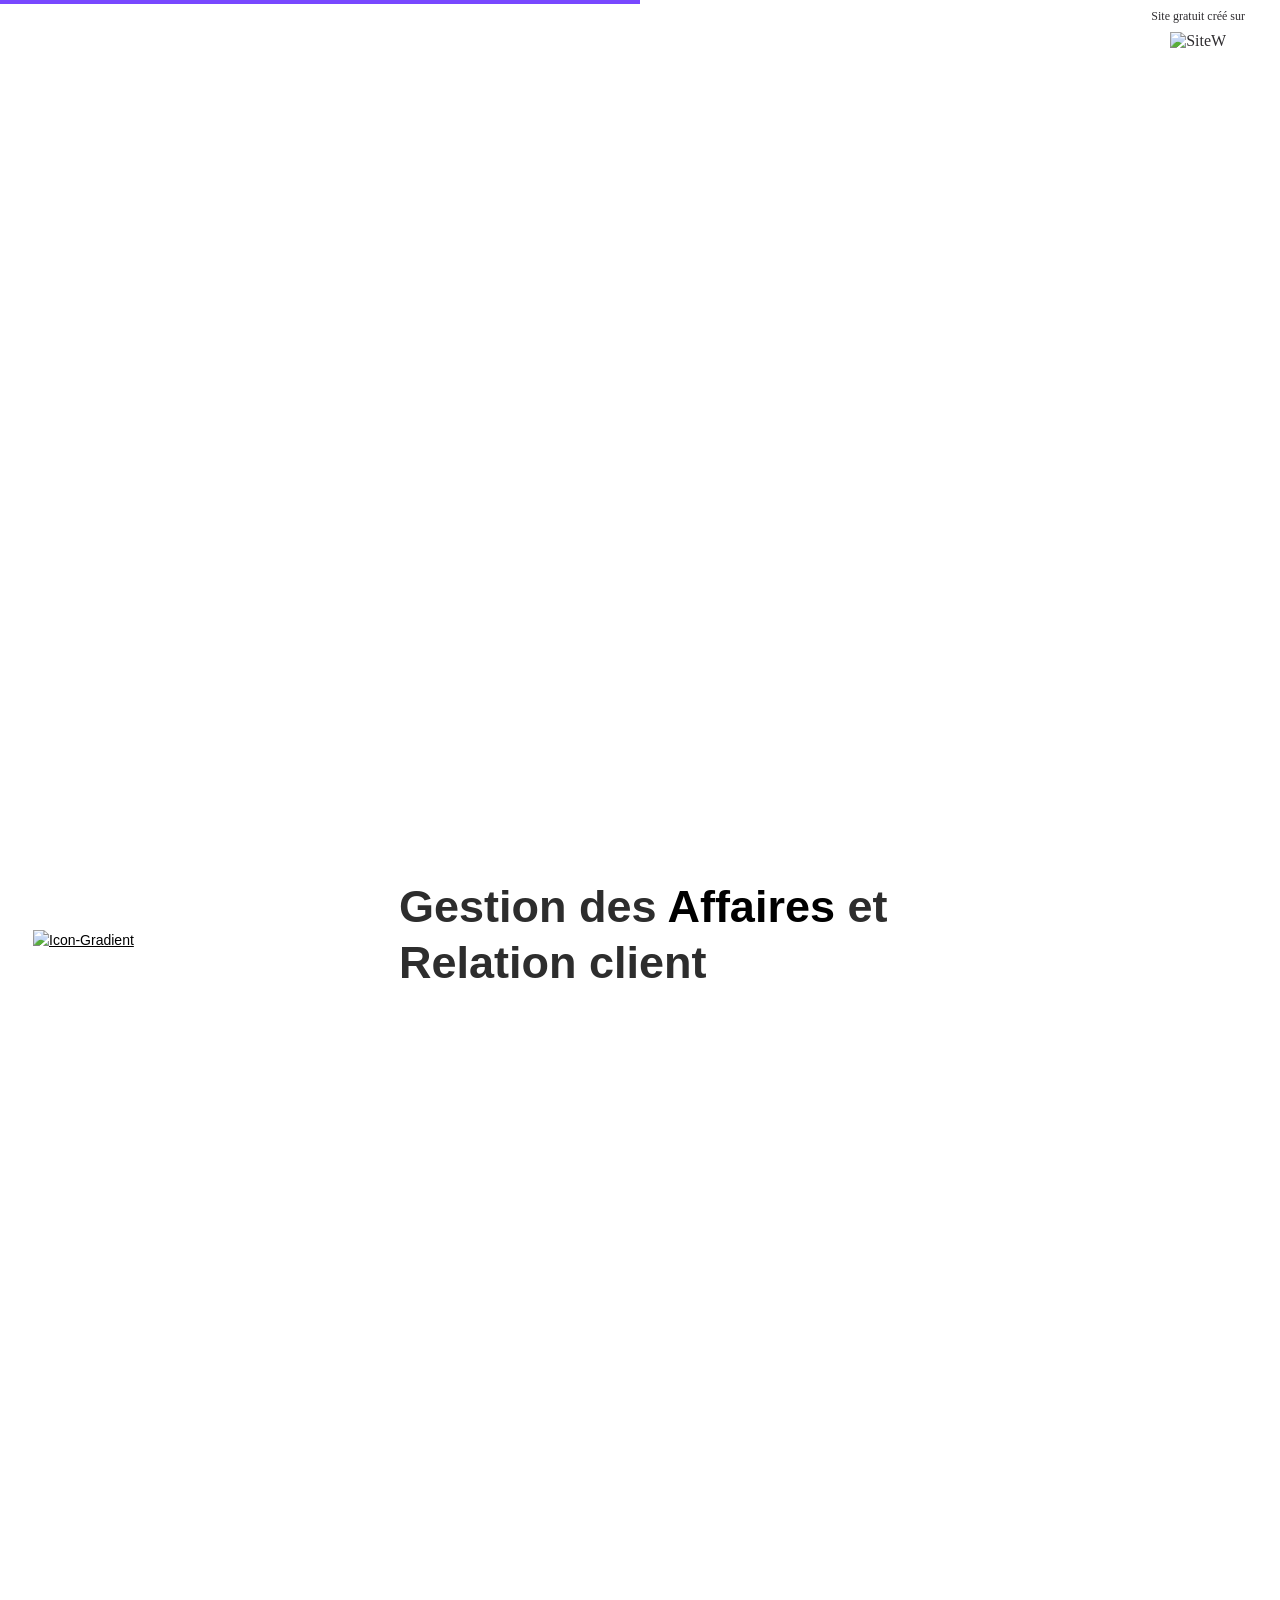
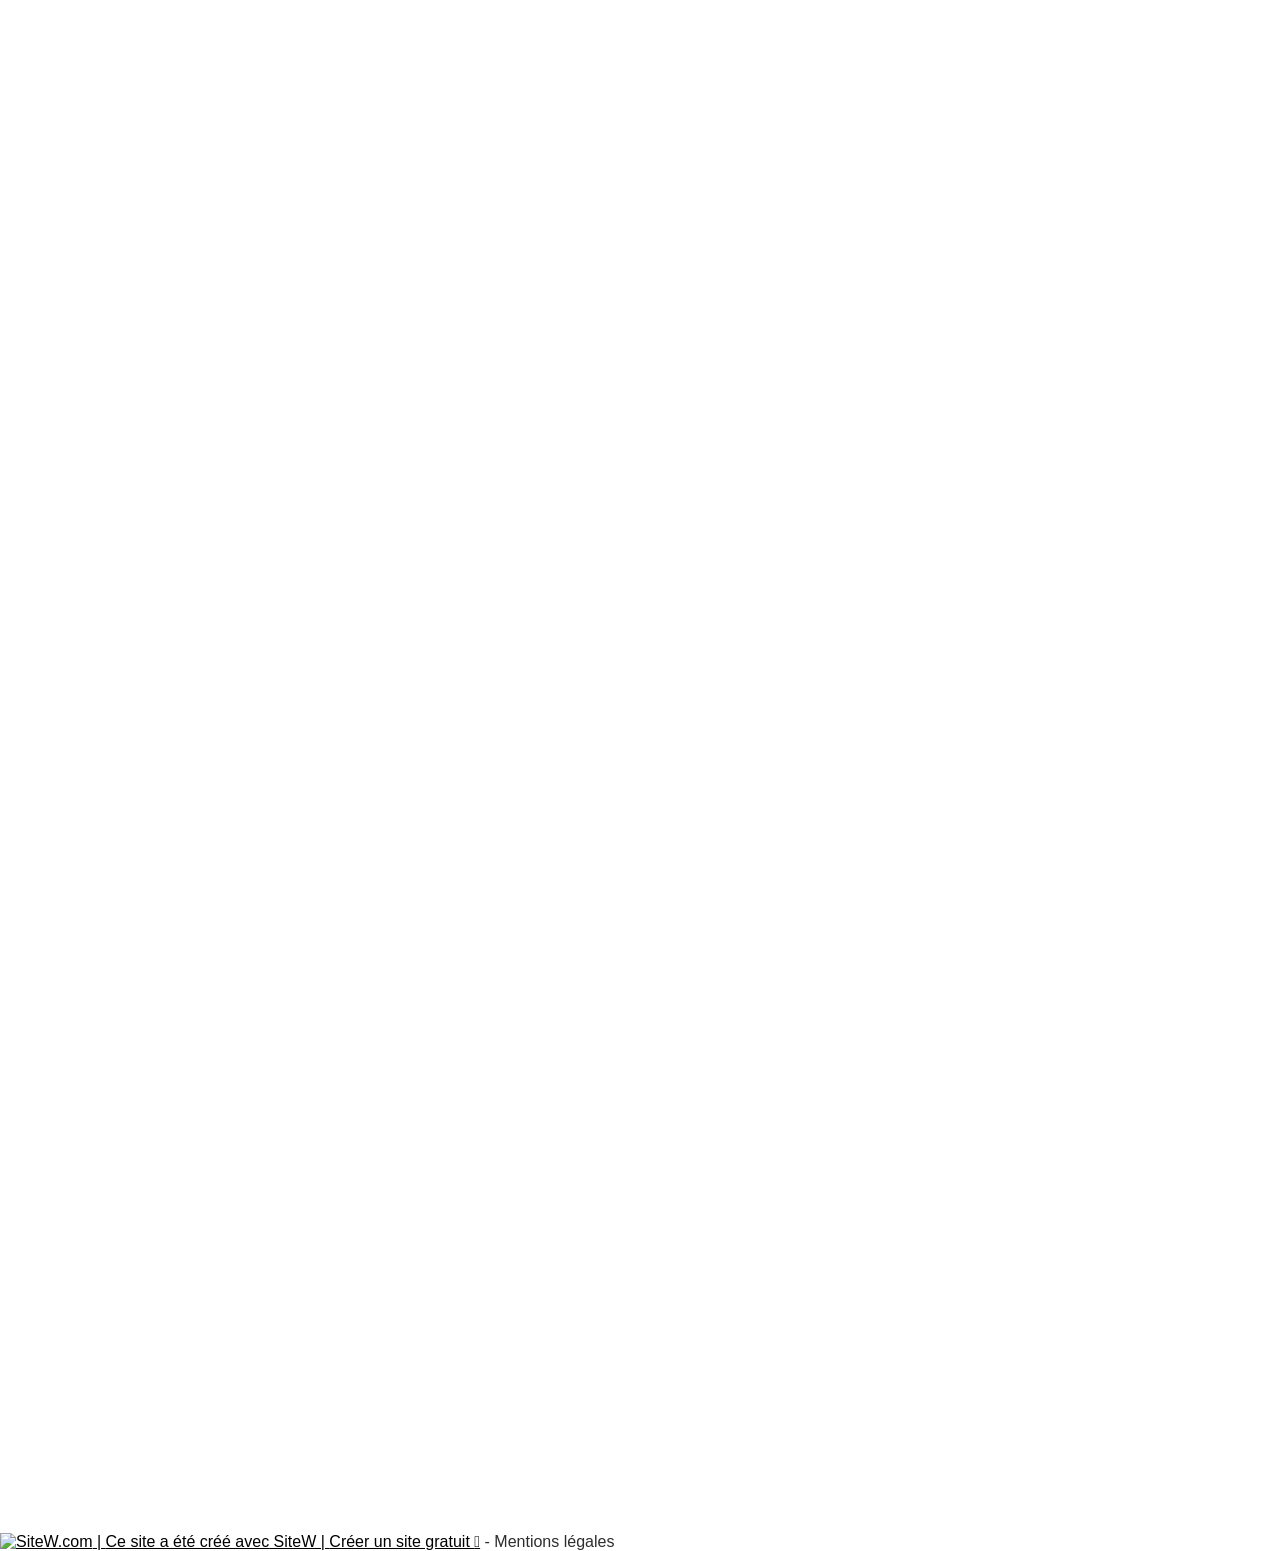
==== commit 6b9ebace: "chore: sync latest SiteW original copy" ====
--- a/index.html
+++ b/index.html
@@ -12,7 +12,7 @@
 <meta property="og:title" content="Développeur Commercial en alternance">
 <meta property="og:type" content="website">
 <meta property="og:url" content="https://developpeur-commercial.sitew.fr">
-<meta property="og:image" content="https://developpeur-commercial.sitew.fr/site/screenshot/?size_preset=fb&amp;v=1778885389">
+<meta property="og:image" content="https://developpeur-commercial.sitew.fr/site/screenshot/?size_preset=fb&amp;v=1779002688">
 <meta property="og:site_name" content="Développeur Commercial en alternance">
 <meta property="og:description" content="Je m&#39;appelle Alexandre et je suis développeur commercial. En effet, j&#39;ai des compétences solides en développement web, en gestion, en relation client et terr...">
 <meta name="referrer" content="unsafe-url">
@@ -45,10 +45,10 @@
     <meta id=mobile_auto_css />
     <meta id=mobile_tree_css />
     <meta id=section_css />
-    <!-- Generated on 2026-05-17 09:03:13 +0200 in full_cache_key="1sp2e/a/fr" fast_cache_key="_1781770__" bl_key=1781770.a. from 20.server unicorn  page_id=95030892/cpt_id= lang=fr_US -->
+    <!-- Generated on 2026-05-17 09:24:50 +0200 in full_cache_key="1sp2e/a/fr" fast_cache_key="_1781770__" bl_key=1781770.a. from 9.packet_worker_runner page_id=95030892/cpt_id= lang=fr_US -->
     <link rel="canonical" href="https://developpeur-commercial.sitew.fr" />
     <meta name="csrf-param" content="authenticity_token" />
-<meta name="csrf-token" content="Aae9NLiafvvspeMmEaA7sqtsIgLcn8PWzjP89IY46DL75SLxCjt2vgWyMsXIBzc3pNkEY6HsJi6SD4qsbSrZSA==" />
+<meta name="csrf-token" content="wkRcyQiLOk5kH7S/480V+VLIc4K6scHaBAzEIcRocy+p8vlxIdcVc5+1ru+20a2V9ie9kY93CkrMEJ+/YbN8WQ==" />
   </head>
   <body>
     <div id="loadingNodeBG" class='free'>
@@ -228,7 +228,7 @@
 
       if (!navigator.userAgent.match(/bot/))
         loadStyle(".se_content{display:none!important;}", document.getElementById("site_engine_css"))      
-      var server_side_user_agent="Mozilla/5.0 Hermes archive bot"
+      var server_side_user_agent="Mozilla/5.0 Hermes Archive Bot"
     </script>
       <script>if(window.page_log==undefined)window.page_log=[];window.page_log.push([new Date(),'layout first script']);js_list=[]</script>
     <script>function ssl_url(t){return"https://rb-no-cdn.cdnsw.com"+t}
@@ -278,17 +278,19 @@
 ;var cdn_failed={};</script>
     <div id="body" class="body">
 
-      
-	<div id="theme_body" class="accept_bg customizable">
-		<div id="theme_background">
-			<div id="theme_content">
-			</div>
-		</div>
-		<div id="site_content"><div id="pageContainer" style="height: 5224px">
-      <div id="pages" style="height: 5224px; left: 50%;">
+      
+	<div id="theme_body" class="accept_bg customizable">
+		<div id="theme_background">
+			<div id="theme_content">
+			</div>
+		</div>
+		<div id="site_content"><div id="pageContainer" style="height: 4733px">
+      <div id="pages" style="height: 4733px; left: 50%;">
         <style class="block_positions_css preloaded_cpt_block_position_css">
 .detected_device_desktop #pages #cpt_1085376069.preloaded_cpt{width:1034px;height:605px;top:53px;left:-473px;z-index:7574}
-.detected_device_desktop #pages #cpt_1085376095.preloaded_cpt{width:60px;height:552px;top:95px;left:-542px;z-index:7572}</style>
+.detected_device_desktop #pages #cpt_1085376095.preloaded_cpt{width:60px;height:552px;top:95px;left:-542px;z-index:7572}
+.detected_device_desktop #pages #cpt_1085376070.preloaded_cpt{width:516px;height:195px;top:874px;left:-246px;z-index:7514}
+.detected_device_desktop #pages #cpt_1085376101.preloaded_cpt{width:251px;height:251px;top:930px;left:-607px;z-index:7576}</style>
 <div class="component preloaded_cpt" id="cpt_1085376069"><div class="componentBody UI_Text ">	<div class="uit_tbl no_paragraph gtbackdrop_preset gtbackdrop_preset_1634220254129 uit_preset uit_preset_1634220254129">
 		<div class=uit_ttl>
 			<div class=c>
@@ -347,8 +349,7 @@
 			<div class=c>
 				<div class="uit_cttxt gt_backdrop_content"><p class="">Je suis Admis &agrave; l'ESCE International Business School en tant que D&eacute;veloppeur-Commercial. J'ai acquis durant mon parcours les comp&eacute;tences requises notamment en d&eacute;veloppement web, en gestion, en relation client multicanale et en terrain.</p>
 <p class="">J'ai d&eacute;but&eacute; dans le monde professionnel &agrave; l'Assurance Maladie &agrave; 20 ans en tant que Technicien Gestionnaire-Conseil en CDI o&ugrave; je g&eacute;rais l'instruction de la pension d'invalidit&eacute; ainsi que son maintien selon des conditions sp&eacute;cifiques. J'ai ensuite &eacute;t&eacute; charg&eacute; de relation client internationale chez FedEx avec un d&eacute;bit de 500 clients par semaine pendant 2 ans.</p>
-<p class=""><strong><span style="text-decoration: underline;">J'ai conserv&eacute; des preuves comment&eacute;es et scor&eacute;es de diff&eacute;rents records en productivit&eacute;, et ventes.</span></strong></p>
-<p class="">Aujourd'hui, je suis Apprenti Commercial chez GMED SAS dans le domaine de la certification m&eacute;dicale et je rejoins Retail Renault Group en Septembre en tant que vendeur secteur.</p>
+<p class="">Apr&egrave;s une exp&eacute;rience chez GMED, certification m&eacute;dicale adoss&eacute;e au LNE (laboratoire de m&eacute;trologie et d'essais), je rejoins Retail Renault Group en Septembre en tant que vendeur secteur.</p>
 <p class="">&nbsp;</p></div>
 			</div>
 		</div>
@@ -371,7 +372,7 @@
 
 <div class="component preloaded_cpt" id="cpt_1085376102"><div class="componentBody UI_Image "><a href="https://www.youtube.com/watch?v=r8x7HCGaTIg" title="Moonlight Sonata 3rd Movement Remix" rel="nofollow noopener noreferrer">
 	<span>
-			<img onerror="cdn_failing(this)" border="0" width="100%" height="100%" alt="Grenbu10" style="object-fit:contain" srcset="//v-images.cdnsw.com/Root/f564a/grenbu10.jpg?s=YqFCk3Q=&amp;webp_compatible=1 304w, //v-images.cdnsw.com/Root/f564a/grenbu10.jpg?s=YqFDmnQ=&amp;webp_compatible=1 294w" src="//v-images.cdnsw.com/Root/f564a/grenbu10.jpg?s=YqFDmnQ=&amp;webp_compatible=1" />
+			<img onerror="cdn_failing(this)" border="0" width="100%" height="100%" alt="Grenbu10" style="object-fit:contain" srcset="//v-images.cdnsw.com/Root/f564a/grenbu10.jpg?s=YqFCk3Q=&amp;webp_compatible=1 304w, //v-images.cdnsw.com/Root/f564a/grenbu10.jpg?s=YqFDmnM=&amp;webp_compatible=1 293w" src="//v-images.cdnsw.com/Root/f564a/grenbu10.jpg?s=YqFCk3Q=&amp;webp_compatible=1" />
 </span>	<span></span>
 </a></div></div>
 
@@ -383,9 +384,10 @@
 		</div>
 		<div class=uit_ct>
 			<div class=c>
-				<div class="uit_cttxt gt_backdrop_content"><p class="" style="text-align: left;">Un c&ocirc;t&eacute; artiste bien d&eacute;velopp&eacute; : j'ai &eacute;t&eacute; plong&eacute; dans l'univers de la Musique d&egrave;s l'&acirc;ge de 6 ans et j'ai &eacute;t&eacute; admis &agrave; la Sorbonne en Musicologie. Au lyc&eacute;e, nous avons co-g&eacute;r&eacute; un forum avec pr&egrave;s de 1000 membres autour d'un jeu vid&eacute;o peu connu o&ugrave; nous &eacute;tions leader fran&ccedil;ais en termes de r&eacute;f&eacute;rencement avec un record de 353 membres en ligne simultan&eacute;ment. <strong><span style="text-decoration: underline;">Nous &eacute;tions en 2011, un Internet avec moins d'int&eacute;gration qu'aujourd'hui.</span></strong></p>
+				<div class="uit_cttxt gt_backdrop_content"><p class="" style="text-align: left;">Un c&ocirc;t&eacute; artiste bien d&eacute;velopp&eacute; : j'ai &eacute;t&eacute; plong&eacute; dans l'univers de la Musique d&egrave;s l'&acirc;ge de 6 ans et j'ai &eacute;t&eacute; admis &agrave; la Sorbonne en Musicologie. Au lyc&eacute;e, nous avons co-g&eacute;r&eacute; un forum avec pr&egrave;s de 1000 membres autour d'un jeu vid&eacute;o peu connu o&ugrave; nous &eacute;tions bien plac&eacute; en termes de r&eacute;f&eacute;rencement avec un record de 353 membres en ligne simultan&eacute;ment.</p>
+<p class="" style="text-align: left;"><strong><span style="text-decoration: underline;">Nous &eacute;tions en 2011, un Internet avec moins d'int&eacute;gration qu'aujourd'hui.</span></strong></p>
 <p class="" style="text-align: left;">C'est au lyc&eacute;e que j'ai acquis des comp&eacute;tences en cr&eacute;ation graphique et web.&nbsp;</p>
-<p class="" style="text-align: left;">En 2018, j'ai cr&eacute;&eacute; un site Shopify o&ugrave; j'ai vendu des &eacute;quipements pour scooter. Le Best-Seller : des manchons N&eacute;opr&egrave;ne Imperm&eacute;ables.</p></div>
+<p class="" style="text-align: left;">En 2018, j'ai cr&eacute;&eacute; un site Shopify o&ugrave; j'ai vendu des &eacute;quipements pour scooter &amp; moto.</p></div>
 			</div>
 		</div>
 	</div>
@@ -393,7 +395,7 @@
 
 <div class="component preloaded_cpt" id="cpt_1085376110"><div class="componentBody UI_Image "><a href="https://www.youtube.com/watch?v=QrrPJg486rM&amp;list=RDMM&amp;start_radio=1&amp;rv=jq-OX9_H6VM" title="What&#39;s new? Stop Poppin." rel="nofollow noopener noreferrer">
 	<span>
-			<img onerror="cdn_failing(this)" border="0" width="100%" height="100%" alt="Capture" style="object-fit:contain" srcset="//v-images.cdnsw.com/Root/f5l66/Capture.PNG?s=YqFEkXI=&amp;webp_compatible=1 522w, //v-images.cdnsw.com/Root/f5l66/Capture.PNG?s=YqFCkHQ=&amp;webp_compatible=1 334w, //v-images.cdnsw.com/Root/f5l66/Capture.PNG?s=YqFFkXU=&amp;webp_compatible=1 425w" src="//v-images.cdnsw.com/Root/f5l66/Capture.PNG?s=YqFCkHQ=&amp;webp_compatible=1" />
+			<img onerror="cdn_failing(this)" border="0" width="100%" height="100%" alt="Capture" style="object-fit:contain" srcset="//v-images.cdnsw.com/Root/f5l66/Capture.PNG?s=YqFEkXI=&amp;webp_compatible=1 522w, //v-images.cdnsw.com/Root/f5l66/Capture.PNG?s=YqFCkHI=&amp;webp_compatible=1 332w, //v-images.cdnsw.com/Root/f5l66/Capture.PNG?s=YqFFkXU=&amp;webp_compatible=1 425w" src="//v-images.cdnsw.com/Root/f5l66/Capture.PNG?s=YqFFkXU=&amp;webp_compatible=1" />
 </span>	<span></span>
 </a></div></div>
 
@@ -439,8 +441,7 @@
 		</div>
 		<div class=uit_ct>
 			<div class=c>
-				<div class="uit_cttxt gt_backdrop_content"><p class="" style="text-align: left;">Grand passionn&eacute; de conduite, j'ai effectu&eacute; pr&egrave;s de 3000 livraisons en voiture, camionnette et en deux roues en compte propre et pour le compte, dans leurs d&eacute;buts, d'Uber et Deliveroo avec 97% de satisfaction client.&nbsp; Finalit&eacute; : Je suis devenu Commissionnaire de Transport sous plusieurs licences de la DREAL et en prime, une bonne ma&icirc;trise des v&eacute;hicules, en permis B et A2. J'ai &eacute;galement particip&eacute; &agrave; plusieurs salons autour de l'immobilier, des crypto-monnaies, et de l'high-tech.</p>
-<p class="" style="text-align: left;">&Agrave; Horizon 2025, je souhaite lancer une entreprise de logistique et transport verte.</p></div>
+				<div class="uit_cttxt gt_backdrop_content"><p class="" style="text-align: left;">Grand passionn&eacute; de conduite, j'ai effectu&eacute; pr&egrave;s de 3000 livraisons en voiture, camionnette et en deux roues en compte propre et pour le compte, dans leurs d&eacute;buts en France des plateforme Uber et Amazon, avec 97% de satisfaction client.&nbsp; Finalit&eacute; : Je suis devenu Commissionnaire de Transport sous plusieurs licences de la DREAL et en prime, une bonne ma&icirc;trise des v&eacute;hicules, en permis B et A2. J'ai &eacute;galement particip&eacute; &agrave; plusieurs salons autour de l'immobilier, des crypto-monnaies, et de l'high-tech.</p></div>
 			</div>
 		</div>
 	</div>
@@ -448,7 +449,7 @@
 
 <div class="component preloaded_cpt" id="cpt_1085376109"><div class="componentBody UI_Image "><a href="https://audius.co/athwal" title="Découvrir Audius" rel="nofollow noopener noreferrer">
 	<span>
-			<img onerror="cdn_failing(this)" border="0" width="100%" height="100%" style="object-fit:contain" srcset="//v-images.cdnsw.com/Root/f5l65/b501a06bbd.webp?s=YqFDk3Rs&amp;webp_compatible=1 2048w, //v-images.cdnsw.com/Root/f5l65/b501a06bbd.webp?s=YqFFm3k=&amp;webp_compatible=1 489w, //v-images.cdnsw.com/Root/f5l65/b501a06bbd.webp?s=YqFAmnJk&amp;webp_compatible=1 1920w, //v-images.cdnsw.com/Root/f5l65/b501a06bbd.webp?s=YqFAl3Rk&amp;webp_compatible=1 1440w, //v-images.cdnsw.com/Root/f5l65/b501a06bbd.webp?s=YqFAkXhk&amp;webp_compatible=1 1280w, //v-images.cdnsw.com/Root/f5l65/b501a06bbd.webp?s=YqFAk3Jg&amp;webp_compatible=1 1024w, //v-images.cdnsw.com/Root/f5l65/b501a06bbd.webp?s=YqFGlXg=&amp;webp_compatible=1 768w, //v-images.cdnsw.com/Root/f5l65/b501a06bbd.webp?s=YqFFkXU=&amp;webp_compatible=1 425w, //v-images.cdnsw.com/Root/f5l65/b501a06bbd.webp?s=YqFIlHg=&amp;webp_compatible=1 978w, //v-images.cdnsw.com/Root/f5l65/b501a06bbd.webp?s=YqFAl3Zj&amp;webp_compatible=1 1467w" src="//v-images.cdnsw.com/Root/f5l65/b501a06bbd.webp?s=YqFFm3k=&amp;webp_compatible=1" />
+			<img onerror="cdn_failing(this)" border="0" width="100%" height="100%" style="object-fit:contain" srcset="//v-images.cdnsw.com/Root/f5l65/b501a06bbd.webp?s=YqFDk3Rs&amp;webp_compatible=1 2048w, //v-images.cdnsw.com/Root/f5l65/b501a06bbd.webp?s=YqFFm3g=&amp;webp_compatible=1 488w, //v-images.cdnsw.com/Root/f5l65/b501a06bbd.webp?s=YqFAmnJk&amp;webp_compatible=1 1920w, //v-images.cdnsw.com/Root/f5l65/b501a06bbd.webp?s=YqFAl3Rk&amp;webp_compatible=1 1440w, //v-images.cdnsw.com/Root/f5l65/b501a06bbd.webp?s=YqFAkXhk&amp;webp_compatible=1 1280w, //v-images.cdnsw.com/Root/f5l65/b501a06bbd.webp?s=YqFAk3Jg&amp;webp_compatible=1 1024w, //v-images.cdnsw.com/Root/f5l65/b501a06bbd.webp?s=YqFGlXg=&amp;webp_compatible=1 768w, //v-images.cdnsw.com/Root/f5l65/b501a06bbd.webp?s=YqFFkXU=&amp;webp_compatible=1 425w, //v-images.cdnsw.com/Root/f5l65/b501a06bbd.webp?s=YqFIlHY=&amp;webp_compatible=1 976w, //v-images.cdnsw.com/Root/f5l65/b501a06bbd.webp?s=YqFAl3Zg&amp;webp_compatible=1 1464w" src="//v-images.cdnsw.com/Root/f5l65/b501a06bbd.webp?s=YqFGlXg=&amp;webp_compatible=1" />
 </span>	<span></span>
 </a></div></div>
 
@@ -480,7 +481,7 @@
 		</div>
 		<div class=uit_ct>
 			<div class=c>
-				<div class="uit_cttxt gt_backdrop_content"><p class="">Je me forme depuis plusieurs ann&eacute;es &agrave; la finance en g&eacute;n&eacute;ral et plus particuli&egrave;rement &agrave; l'univers crypto qui me passionne par la suppression d'interm&eacute;diaires : La Blockchain est offerte au monde et sert de tiers&nbsp; de confiance. J'ai fait une formation en analyse technique et fondamentale, je me sers &eacute;galement d'outils pr&eacute;dictifs avec Intelligence Artificielle int&eacute;gr&eacute;e et du Fear and Greed Index. Je suis &agrave; l'&eacute;coute du march&eacute; notamment sur le net, lors des salons et meetings. J'y ai acquis des notions complexes en trading sur les plateformes, sur les Dex, en DeFi ainsi que sur d'autres projets Blockchain qui ne sont pas n&eacute;cessairement li&eacute;s aux crypto-monnaies comme le POAP.</p>
+				<div class="uit_cttxt gt_backdrop_content"><p class="">Je me forme depuis plusieurs ann&eacute;es &agrave; la finance en g&eacute;n&eacute;ral et plus particuli&egrave;rement &agrave; l'univers crypto qui me passionne par la suppression d'interm&eacute;diaires : La Blockchain est offerte au monde et sert de tiers&nbsp; de confiance. Form&eacute; en analyse technique et fondamentale, je me sers &eacute;galement d'outils pr&eacute;dictifs avec Intelligence Artificielle int&eacute;gr&eacute;e. Je suis &agrave; l'&eacute;coute du march&eacute; notamment sur le net, lors des salons et meetings. J'y ai acquis des notions complexes en trading sur les plateformes, sur les Dex, en DeFi ainsi que sur d'autres projets Blockchain qui ne sont pas n&eacute;cessairement li&eacute;s aux crypto-monnaies comme le POAP.</p>
 <p class="">&nbsp;</p></div>
 			</div>
 		</div>
@@ -553,8 +554,6 @@
 
 <div class="component" id="cpt_1085376067"><div class="componentBody UI_Box to_rebuild se_content"></div></div>
 
-<div class="component" id="cpt_1090109328"><div class="componentBody UI_Video to_rebuild se_content"></div></div>
-
 <div class="component" id="cpt_1085376082"><div class="componentBody UI_Box to_rebuild se_content"></div></div>
 
 <div class="component" id="cpt_1085376084"><div class="componentBody UI_Box to_rebuild se_content"></div></div>
@@ -567,13 +566,13 @@
 
 <div class="component" id="cpt_1085376098"><div class="componentBody UI_Strip to_rebuild se_content"></div></div>
 
+<div class="component" id="cpt_1085376080"><div class="componentBody UI_Box to_rebuild se_content"></div></div>
+
+<div class="component" id="cpt_1085376081"><div class="componentBody UI_Box to_rebuild se_content"></div></div>
+
+<div class="component" id="cpt_1085376097"><div class="componentBody UI_Strip to_rebuild se_content"></div></div>
+
 <div class="component" id="cpt_1085376089"><div class="componentBody UI_Box to_rebuild se_content"></div></div>
-
-<div class="component" id="cpt_1085376080"><div class="componentBody UI_Box to_rebuild se_content"></div></div>
-
-<div class="component" id="cpt_1085376081"><div class="componentBody UI_Box to_rebuild se_content"></div></div>
-
-<div class="component" id="cpt_1085376097"><div class="componentBody UI_Strip to_rebuild se_content"></div></div>
 
 <div class="component" id="cpt_1085376092"><div class="componentBody UI_Box to_rebuild se_content"></div></div>
 
@@ -615,8 +614,8 @@
 
 <div class="component" id="cpt_1085376068"><div class="componentBody UI_Social2 to_rebuild se_content"></div></div>
       </div>
-    </div></div>
-	</div>
+    </div></div>
+	</div>
 
 
               <!-- bv= -->
@@ -650,7 +649,7 @@
     
     <script>
       var app_version="20260516195510"
-      var cache_version="da8a7842-7104-4d96-92a3-fe0c8a80cef6"
+      var cache_version="967b6979-5397-4ee8-8ffb-5a5724d6d9cc"
       try {
         var in_eu=['Europe/Vienna', 'Europe/Brussels', 'Europe/Sofia', 'Europe/Zagreb', 'Asia/Famagusta', 'Asia/Nicosia', 'Europe/Prague', 
         'Europe/Copenhagen', 'Europe/Tallinn', 'Europe/Helsinki', 'Europe/Paris', 'Europe/Berlin', 'Europe/Busingen', 'Europe/Athens', 
@@ -665,9 +664,9 @@
       } catch(e) {
         var in_eu=false
       }
-      ComponentType.init([{"id":1,"class_name":"UI_Carousel","title":"Galerie","deprecated":null,"path":"/assets/cpts/fr/UI_Carousel-39f17fea0454466dd13a0b2204e06a03.xml"},{"id":2,"class_name":"UI_Flash","title":"Flash","deprecated":true,"path":"/assets/cpts/fr/UI_Flash-2c8039ea0d95b5dd38466e038f5f91b0.xml"},{"id":3,"class_name":"UI_Image","title":"Image","deprecated":null,"path":"/assets/cpts/fr/UI_Image-8aa11a42cb09b254ebf9a9ddc3e21741.xml","xml":"\u003c?xml version='1.0' encoding='UTF-8'?\u003e\u003cuidget\u003e\u003cmetadata\u003e\u003cname\u003eImage\u003c/name\u003e\u003capi_version\u003e1.0\u003c/api_version\u003e\u003csize height='150' width='150' /\u003e\u003cblog en='18' /\u003e\u003cremove_warning\u003eL\u0026apos;image sera conservée.\u003c/remove_warning\u003e\u003c/metadata\u003e\u003cview\u003e\u003ccontent\u003e\u0026lt;div\u0026gt;\u0026lt;a\u0026gt;\u0026lt;span\u0026gt;\u0026lt;/span\u0026gt;\u0026lt;span\u0026gt;\u0026lt;/span\u0026gt;\u0026lt;/a\u0026gt;\u0026lt;/div\u0026gt;\u003c/content\u003e\u003cproperties\u003e\u003cnew_feature configuration='{\"content\": \"La sélection du module image évolue ! Désormais, un simple clic sur le module le sélectionnera.\u0026lt;br/\u0026gt;\u0026lt;br/\u0026gt;Pour tester le lien de l\u0026apos;image ou voir les images en plein écran : Cliquez sur l\u0026apos;icône [fonticon name=\\\"editor_target_blank\\\"].\u0026lt;br/\u0026gt;\u0026lt;br/\u0026gt;Merci pour votre compréhension et bonne création !\", \"site_created_before\": \"2024-05-30T00:00:00.000+02:00\"}' feature_name='ui_image_actions' /\u003e\u003cimage_selector block_selector_toolbar='{\"icon\": \"editor_img\"}' default='{id:-1,name:\u0026apos;default_wide.png\u0026apos;,width:128,height:128,url:\u0026apos;/images/default_wide.svg\u0026apos;,thumbnails:{normal:\u0026apos;/images/default_wide.svg\u0026apos;,small:\u0026apos;/images/default_wide.svg\u0026apos;}}' default_action='true' help='Sélectionnez l\u0026apos;image à insérer' icon='folder' name='imageFile' value='Choisir l\u0026apos;image' /\u003e\u003cimage_selector context_menu='Image au survol' context_menu_icon='editor_background' default='null' facultative='true' feature='image_mouseover' help='Facultatif : une image différente mais de même taille sera affichée au survol de la souris' icon='ui_carousel' name='mouseoverImage' value='Image au survol' /\u003e\u003cradio block_selector_toolbar='{\"radio_mode\": \"select\"}' class='uic_prop_display_type' default='\u0026apos;ratio\u0026apos;' display='Conserver les proportions|Pleine largeur d\u0026apos;écran|Recadrer|Taille libre' help='Permet de choisir entre différents styles d\u0026apos;affichage pour votre image. \u0026lt;br\u0026gt;\u0026lt;b\u0026gt;Conserver les proportions\u0026lt;/b\u0026gt; : lors du redimensionnement, les proportions de l\u0026apos;image seront préservées. \u0026lt;br\u0026gt;\u0026lt;b\u0026gt;Pleine largeur\u0026lt;/b\u0026gt; : la largeur de l\u0026apos;image sera recadrée pour s\u0026apos;adapter au navigateur du visiteur. Ce mode est seulement compatible avec les images pour lesquelles la bordure peut être enlevée. Les images qui contiennent des textes ou des sujets ne sont généralement pas compatibles avec cette configuration. \u0026lt;br\u0026gt;\u0026lt;b\u0026gt;Recadrer\u0026lt;/b\u0026gt; : lors du redimensionnement, l\u0026apos;image sera recadrée pour couvrir la taille du module. \u0026lt;br\u0026gt;\u0026lt;b\u0026gt;Taille libre\u0026lt;/b\u0026gt; : lors du redimensionnement, les proportions de l\u0026apos;image seront modifiées pour s\u0026apos;adapter à la taille du module. ' name='ratio_type' title='Style d\u0026apos;affichage' values='ratio|fullwidth|cover|free' /\u003e\u003cbackground_position class='select_background_position' default='50' help='Suivant la taille de l\u0026apos;écran du visiteur, l\u0026apos;image ne pourra pas être affichée en entier et devra être coupée. Cette option vous permet de choisir quelle partie de l\u0026apos;image sera affichée (le haut, le centre ou le bas).' /\u003e\u003ccheckbox class='uii_parallax_control' default='false' help='Active un effet parallax : quand la page défile, l\u0026apos;image affichée défile légèrement moins vite pour créer un bel effet 3D.' name='parallax' value='Parallax' /\u003e\u003ccheckbox default='false' help='En cliquant sur l\u0026apos;image, vos visiteurs peuvent voir celle-ci en plein écran.' name='bigger' value='Plein-écran au clic' /\u003e\u003ccheckbox default='false' feature='image_protection' help='En activant cette fonctionnalité, \u0026lt;b\u0026gt;vos visiteurs ne pourront pas télécharger ces images\u0026lt;/b\u0026gt; en cliquant sur le bouton droit de la souris, ni en glissant-déplaçant l\u0026apos;image, ni en regardant le code source de la page.' name='protect' value='Anti-téléchargement' /\u003e\u003ctextarea facultative='true' height='160' help='Cela remplira l\u0026apos;attribut ALT utilisé par les moteurs de recherche pour indexer les images, à la place d\u0026apos;utiliser la description du fichier ou le nom du fichier. Nous vous suggérons d\u0026apos;insérer ici une courte description de votre image.' icon='google' inline='true' name='alt' title='Description SEO' /\u003e\u003cimages_selector block_selector_toolbar='{\"hidden\": true, \"icon\": \"editor_target_blank\", \"ui_callback\": \"openFullscreenImages\", \"help\": \"Tester l’ouverture des images en plein écran\"}' default='[]' facultative='true' help='Cette propriété vous permet de préciser la ou les photos qui seront affichées en plein-écran. Si vous ne sélectionnez aucune photo et que vous avez coché la case \u0026apos;Plein écran au clic\u0026apos;, l\u0026apos;image du module Image sera affichée en plein écran.' icon='screen' name='tb_imgs' value='Images en plein écran' /\u003e\u003clink_selector block_selector_toolbar='{\"icon\": \"editor_link\", \"preview\": true}' default='null' help='Insérez un lien vers un site externe, un document ou une page, ou supprimez le lien actuel.' icon='t_link' name='link' preview='true' /\u003e\u003ctextarea facultative='true' feature='image_menu_mouseover' height='20' help='Entrez ici le nom d\u0026apos;un menu déroulant qui sera affiché au survol de l\u0026apos;image.\u0026lt;br\u0026gt;Le nom du menu déroulant doit aussi être spécifié dans les propriétés du menu que vous voulez afficher.' icon='menu' name='mouseoverMenu' text='Menu au survol' /\u003e\u003c/properties\u003e\u003cdesign_properties\u003e\u003ctrigger help='Adapte la taille du module à la taille réelle de l\u0026apos;image.' icon='arrow_tb' text='Taille réelle' trigger='realsize' /\u003e\u003cradio class='filterRadio' default='\u0026apos;none\u0026apos;' display='Aucun|Noir et Blanc|Flou|Inverser|Contraste|Couleur ou dégradé' help='Sélectionnez le filtre pour l\u0026apos;image.\u0026lt;br\u0026gt; \u0026lt;b\u0026gt;Aucun\u0026lt;/b\u0026gt; pas de filtre\u0026lt;br\u0026gt; \u0026lt;b\u0026gt;Noir et blanc\u0026lt;/b\u0026gt; supprime toutes les couleurs\u0026lt;br\u0026gt; \u0026lt;b\u0026gt;Flou\u0026lt;/b\u0026gt; rend l\u0026apos;image floue\u0026lt;br\u0026gt; \u0026lt;b\u0026gt;Inverse\u0026lt;/b\u0026gt; inverse toutes les couleurs\u0026lt;br\u0026gt; \u0026lt;b\u0026gt;Contraste\u0026lt;/b\u0026gt; plus de différence de luminosité\u0026lt;br\u0026gt; \u0026lt;b\u0026gt;Couleur ou dégradé\u0026lt;/b\u0026gt; ajoute un filtre transparent de couleur' name='filter' title='Filtre' values='none|grayscale|blur|invert|contrast|color' /\u003e\u003cgradient class='uii_gradient_property' default='[\u0026apos;vertical\u0026apos;, [[\u0026apos;0%\u0026apos;, \u0026apos;rgba(0,0,0,0.5)\u0026apos;], [\u0026apos;100%\u0026apos;, \u0026apos;rgba(0,0,0,0.5)\u0026apos;]], 0, false]' name='gradient_colors' /\u003e\u003cbloc class='uii_mask_properties -transparent'\u003e\u003ccheckbox class='uii_active_mask' default='false' help='En cochant cette option, vous pourrez découper le contour de l\u0026apos;image suivant une forme choisie (cercle, triangle...).' name='activate_mask' value='Découper suivant une forme' /\u003e\u003cicon_selector class='uii_chose_mask' default='{\"id\":594,\"name\":\"brightness_1\",\"service\":\"Google-material-icons\",\"removable\":false}' default_action='true' icon='folder' name='mask' search_options='{\"search_by\":\"shapes\"}' value='Choisir la forme' /\u003e\u003c/bloc\u003e\u003cbloc class='uii_radius_properties -transparent'\u003e\u003ccheckbox class='uii_radius_toggle' default='false' name='radius_toggle' value='Arrondi' /\u003e\u003cradius class='uii_radius' default='[10, 10, 10, 10]' maximum='500' minimum='0' name='radius' /\u003e\u003c/bloc\u003e\u003cbloc class='-transparent'\u003e\u003ccheckbox default='false' name='shadow_activate' value='Ombre' /\u003e\u003cbox_shadow default='[45, 5, 0, 5, \u0026apos;rgba(0,0,0,0.4)\u0026apos;, false, \u0026apos;3px 3px 5px 0px rgba(0,0,0,0.4)\u0026apos;]' name='shadow' /\u003e\u003c/bloc\u003e\u003c/design_properties\u003e\u003c/view\u003e\u003cscript\u003eUI_List.UI_Image={initialize:function(t){this.component=t\n;t.setOptions([\u0026quot;locked\u0026quot;,\u0026quot;container\u0026quot;,\u0026quot;fixed\u0026quot;,\u0026quot;footer\u0026quot;,\u0026quot;sticky\u0026quot;,\u0026quot;scroll_animated\u0026quot;])\n;this.protect_available=\u0026quot;editor\u0026quot;==v.mode||v.features.image_protection\n;this.mouseover_available=\u0026quot;editor\u0026quot;==v.mode||v.features.image_mouseover\n},updateImage:function(){this.component.componentBody.unbind()\n;var t=this,e={h:this.component.H(),w:this.component.W()\n},o=1,i=function(i,n){var a=$(\u0026quot;\u0026lt;span\u0026gt;\u0026quot;).css({\nposition:\u0026quot;absolute\u0026quot;,top:\u0026quot;-1000px\u0026quot;}).appendTo(\u0026quot;body\u0026quot;)\n;a.setIcon(t.component.data.mask,!1,function(){\nsetTimeout(function(){\nvar s=cdn_url(bestImgSrc(n,t.component.W(),t.component.H())),r=function(){\na.children().css({\u0026quot;font-size\u0026quot;:\u0026quot;100px\u0026quot;});var n={w:a.width(),\nh:a.height()};o=n.h/n.w\n;var r=document.createElementNS(\u0026quot;http://www.w3.org/2000/svg\u0026quot;,\u0026quot;text\u0026quot;)\n;i.empty().addClass(\u0026quot;uii_mask_node\u0026quot;)\n;var c=Math.min(e.h/n.h*100,e.w/n.w*100)\n;r.setAttributeNS(null,\u0026quot;x\u0026quot;,(e.w-c*n.w/100)/2);var d=c*n.h/100\n;r.setAttributeNS(null,\u0026quot;y\u0026quot;,(e.h-d)/2+d/(\u0026quot;Symbola\u0026quot;!=t.component.data.mask.service?1:1.3))\n;r=$.fn.setIcon(t.component.data.mask,$(r),function(){\nvar o=\u0026apos;\u0026lt;pattern class=\u0026quot;uii_pattern\u0026quot; id=\u0026quot;\u0026apos;+(i==t.img2?\u0026quot;hover_\u0026quot;:\u0026quot;\u0026quot;)+\u0026quot;pattern_mask_\u0026quot;+t.component.uniqId()+\u0026apos;\u0026quot; patternUnits=\u0026quot;userSpaceOnUse\u0026quot; width=\u0026quot;\u0026apos;+e.w+\u0026apos;\u0026quot; height=\u0026quot;\u0026apos;+e.h+\u0026apos;\u0026quot; viewbox=\u0026quot;0 0 \u0026apos;+e.w+\u0026quot; \u0026quot;+e.h+\u0026apos;\u0026quot;\u0026gt;\u0026lt;image xlink:href=\u0026quot;\u0026apos;+s+\u0026apos;\u0026quot; width=\u0026quot;\u0026apos;+e.w+\u0026apos;\u0026quot; height=\u0026quot;\u0026apos;+e.h+\u0026apos;\u0026quot; preserveAspectRatio=\u0026quot;xMidYMid \u0026apos;+(\u0026quot;cover\u0026quot;==t.component.data.ratio_type?\u0026quot;slice\u0026quot;:\u0026quot;meet\u0026quot;)+\u0026apos;\u0026quot; /\u0026gt;\u0026lt;/pattern\u0026gt;\u0026apos;\n;$(\u0026quot;.pattern_mask\u0026quot;,t.component.componentBody).remove()\n;i.html(\u0026quot;\u0026lt;svg class=\u0026apos;svg_defs\u0026apos;\u0026gt;\u0026lt;defs\u0026gt;\u0026quot;+o+\u0026quot;\u0026lt;/defs\u0026gt;\u0026lt;/svg\u0026gt;\u0026quot;).append($(\u0026apos;\u0026lt;svg class=\u0026quot;content_svg\u0026quot; width=\u0026quot;\u0026apos;+e.w+\u0026apos;\u0026quot; height=\u0026quot;\u0026apos;+e.h+\u0026apos;\u0026quot;\u0026gt;\u0026lt;/svg\u0026gt;\u0026apos;))\n;$(\u0026quot;.content_svg\u0026quot;,i)[0].appendChild(r);$(r).css({\nfill:\u0026quot;url(#\u0026quot;+(i==t.img2?\u0026quot;hover_\u0026quot;:\u0026quot;\u0026quot;)+\u0026quot;pattern_mask_\u0026quot;+t.component.uniqId()+\u0026quot;)\u0026quot;,\n\u0026quot;font-size\u0026quot;:c+\u0026quot;px\u0026quot;});setTimeout(function(){a.remove()},2e3)})}\n;$.fn.loadImage(s).done(function(){r();t._setFilter()\n}).fail(function(){if(/ra0\\.cdnsw\\.com\\/cc0/.test(s)){\ns=s.replace(\u0026quot;ra0.cdnsw.com/cc0\u0026quot;,\u0026quot;www.sitew.com/file/pixabay\u0026quot;)\n;r()}})},100)})}\n;if(this.component.data.activate_mask\u0026amp;\u0026amp;this.component.data.mask){\n$(\u0026quot;.uii_pattern\u0026quot;,this.component.componentBody).remove()\n;i(this.img1,t.component.data.imageFile)}else{\nthis.img1.removeClass()\n;if(!this.component.preloaded||this._protected()||\u0026quot;fullwidth\u0026quot;==this.component.data.ratio_type){\nthis.img1.empty().append(t._setImageDefault(this.component.data.imageFile,this.component))\n;this._protected()\u0026amp;\u0026amp;this._antiDownload(this.img1)}\nthis.mouseover_available\u0026amp;\u0026amp;this.component.data.mouseoverMenu\u0026amp;\u0026amp;\u0026quot;\u0026quot;!=this.component.data.mouseoverMenu\u0026amp;\u0026amp;this.component.componentBody.mouseover(function(){\nwindow.UI_Menu\u0026amp;\u0026amp;UI_Menu.showDropDownMenu(t.component.data.mouseoverMenu)\n});this._setFullWidth();this._setParallax()}\nif(this.mouseover_available\u0026amp;\u0026amp;this.component.data.mouseoverImage){\nthis.component.data.activate_mask\u0026amp;\u0026amp;this.component.data.mask?i(this.img2,this.component.data.mouseoverImage):this.img2.empty().append(t._setImageDefault(this.component.data.mouseoverImage,this.component))\n;this.component.componentBody.hover(function(){t.img2.show()\n;t.img1.hide()},function(){t.img1.show();t.img2.hide()\n}).click(function(){t.img1.show();t.img2.hide()})}\nthis._setFilter();this._setRadius();this._setShadow()},\ngetDescriptions:function(){var t=this,e=function(e){var o={}\n;o[t.component.data.imageFile.id]=e;t.captions.resolve(o)}\n;this.component.description\u0026amp;\u0026amp;e(this.component.description)},\nupdateLink:function(){var t=this;this.link.attr({target:null,\nonClick:null,title:null}).removeAttr(\u0026quot;href\u0026quot;).unbind()\n;if(this.component.data.link\u0026amp;\u0026amp;this.component.data.link.onClick\u0026amp;\u0026amp;this.component.data.link.onClick.match(/^tb_show\\(/))try{\nthis.component.data.tb_imgs=JSON_.parse(this.component.data.link.onClick.match(/tb_show\\(\\{list:\\[\\]\\},0,(.*\\])/)[1])\n;this.component.data.bigger=!0}catch(e){\ndbg.error(\u0026quot;Image.tb_imgs\u0026quot;,e,this.component.data)}\nif(\u0026quot;viewer\u0026quot;==v.mode)if(this.component.data.link\u0026amp;\u0026amp;!this.component.data.link.onClick.match(/^tb_show\\(/)){\n(this.component.data.link.href||\u0026quot;\u0026quot;).match(/cdnsw[^]*.(jpg|png)$/i)\u0026amp;\u0026amp;(this.component.data.link.href=this.component.data.link.href.replace(/(.*\\/)([^\\/]*)/,\u0026quot;$1original/$2\u0026quot;))\n;this.link.attr(this.component.data.link)\n;\u0026quot;\u0026quot;==this.link.attr(\u0026quot;href\u0026quot;)?this.link.removeAttr(\u0026quot;href\u0026quot;):v.features.do_follow_links?this.link.attr(\u0026quot;rel\u0026quot;,\u0026quot;noopener noreferrer\u0026quot;):this.link.attr(\u0026quot;rel\u0026quot;,\u0026quot;nofollow noopener noreferrer\u0026quot;)\n}else this.component.data.bigger\u0026amp;\u0026amp;this.link.attr(\u0026quot;href\u0026quot;,\u0026quot;#\u0026quot;).click(function(){\nt.openFullscreenImages();this.blur();return!1})\n;this.link.addClass(\u0026quot;not_link_style\u0026quot;)\n;this.component.data.imageFile.removable\u0026amp;\u0026amp;this.getDescriptions()\n},openFullscreenImages:function(){\nif(this.component.data.tb_imgs\u0026amp;\u0026amp;this.component.data.tb_imgs.length\u0026gt;0)tb_show_viewer(FileDescription.get(this.component.data.tb_imgs),0,this.component.data.tb_imgs,this._protected());else{\ntb_show_viewer(\u0026quot;editor\u0026quot;==v.mode?FileDescription.get([this.component.data.imageFile]):this.captions,0,[this.component.data.imageFile],this._protected())\n;sigCtl.emit(\u0026quot;UI_Image.fullscreen\u0026quot;,this.component.data.imageFile)\n}},onDisplay:function(t){var e=this\n;this.component.migrateOldGradientProperty()\n;if(!this.component.data.ratio_type){\nthis.component.data.ratio_type=this.component.data.aspectRatio?\u0026quot;ratio\u0026quot;:\u0026quot;free\u0026quot;\n;this.component.data.aspectRatio=null}this.link=t.find(\u0026quot;a\u0026quot;)\n;this.img1=t.find(\u0026quot;span:first\u0026quot;)\n;this.img2=t.find(\u0026quot;span:last\u0026quot;).hide();this.captions=$.Deferred()\n;this.mouseover_available\u0026amp;\u0026amp;this.component.data.mouseoverMenu\u0026amp;\u0026amp;\u0026quot;\u0026quot;!=this.component.data.mouseoverMenu\u0026amp;\u0026amp;Misc.poll(function(){\nreturn window.UI_Menu},function(){\nUI_Menu.setAsDropDownMenu(e.component.data.mouseoverMenu)})\n;this.updateImage();this.updateLink()\n;\u0026quot;editor\u0026quot;!=v.mode\u0026amp;\u0026amp;this.component.data.mouseoverImage\u0026amp;\u0026amp;this.mouseover_available\u0026amp;\u0026amp;(this.preload=$(document).setImage(this.component.data.mouseoverImage,this.component.W(),this.component.H(),{\nprotect:this._protected(),keep_ratio:!1}))\n;this.aspectRatio_v=this.component.data.imageFile.height/this.component.data.imageFile.width\n;\u0026quot;ratio\u0026quot;==this.component.data.ratio_type\u0026amp;\u0026amp;this.component.setAspectRatio(this.aspectRatio_v)\n;this._setFullWidth();this._setParallax()\n;is_colored()\u0026amp;\u0026amp;sigCtl.connect(\u0026quot;Theme.changed\u0026quot;,function(){\ne._setColorFilter()})},_loadProperties:function(){\nvar t=$(this.component.propertyNode).add(this.component.propertyDesignNode)\n;$(\u0026quot;.uii_gradient_property\u0026quot;,t).css(\u0026quot;display\u0026quot;,\u0026quot;color\u0026quot;==this.component.data.filter?\u0026quot;block\u0026quot;:\u0026quot;none\u0026quot;)\n;if(this.component.data.activate_mask){\n$(\u0026quot;.uii_chose_mask\u0026quot;,t).show()\n;$(\u0026quot;input[value=color]\u0026quot;,t).parent().hide()\n;$(\u0026quot;.uii_parallax_control\u0026quot;,t).hide()}else{\n$(\u0026quot;.uii_chose_mask\u0026quot;,t).hide()\n;$(\u0026quot;input[value=color]\u0026quot;,t).parent().show()\n;$(\u0026quot;.uii_parallax_control\u0026quot;,t).show()}$(\u0026quot;.uii_radius\u0026quot;,t).hide()\n;$(\u0026quot;.uii_radius_properties\u0026quot;,t).hide()\n;if(\u0026quot;fullwidth\u0026quot;!=this.component.data.ratio_type\u0026amp;\u0026amp;!this.component.data.activate_mask){\n$(\u0026quot;.uii_radius_properties\u0026quot;,t).show()\n;this.component.data.radius_toggle\u0026amp;\u0026amp;$(\u0026quot;.uii_radius\u0026quot;,t).show()}\n$(\u0026quot;.propShadow\u0026quot;,t).toggle(this.component.data.shadow_activate)\n;$(\u0026quot;.uii_mask_properties\u0026quot;,t).toggle(\u0026quot;fullwidth\u0026quot;!=this.component.data.ratio_type\u0026amp;\u0026amp;!this.component.data.radius_toggle)\n;t.find(\u0026quot;.select_background_position\u0026quot;).css(\u0026quot;display\u0026quot;,\u0026quot;fullwidth\u0026quot;==this.component.data.ratio_type?\u0026quot;block\u0026quot;:\u0026quot;none\u0026quot;)\n},onSelect:function(){this._loadProperties()},\nonPropertyChanged:function(t){this._loadProperties()\n;if(t.include(\u0026quot;imageFile\u0026quot;)){this.updateImage()\n;if(\u0026quot;fullwidth\u0026quot;!=this.component.data.ratio_type\u0026amp;\u0026amp;\u0026quot;cover\u0026quot;!=this.component.data.ratio_type){\nvar e=this.component,o=this.component.data.imageFile.width,i=this.component.data.imageFile.height\n;this.refreshAspectRatio()\n;for(var n in v.device_modes)if(n==v.device_modes[n]){\nvar a=e.prop(n).w;o\u0026gt;a\u0026amp;\u0026amp;(i=(o=a)*this.aspectRatio_v);e.setXYZWH({\nw:o,h:i},{device:n,send_events:!1})}this.component.resizeStop()}\n}\n(t.include(\u0026quot;mouseoverImage\u0026quot;)||t.include(\u0026quot;activate_mask\u0026quot;)||t.include(\u0026quot;mask\u0026quot;))\u0026amp;\u0026amp;this.updateImage()\n;if(t.include(\u0026quot;ratio_type\u0026quot;)){\nif(\u0026quot;ratio\u0026quot;==this.component.data.ratio_type){\nthis.component.setAspectRatio(this.aspectRatio_v)\n;this.component.resizeStop()\n}else this.component.setAspectRatio(null)\n;sigCtl.emit(\u0026quot;Cpt.changeBlockToolbarConfig\u0026quot;,{\nmust_keep_ratio:\u0026quot;ratio\u0026quot;==this.component.data.ratio_type})\n;sigCtl.emit(\u0026quot;Cpt.rebuildBlockToolbarDropdown#change_size\u0026quot;)}\nif(t.include(\u0026quot;link\u0026quot;)){this.component.data.tb_imgs=null\n;this.updateLink();sigCtl.emit(\u0026quot;Cpt.rebuildBlockToolbar\u0026quot;)}\nif(t.include(\u0026quot;bigger\u0026quot;)){if(this.component.data.bigger){\nthis.component.data.link=null;this.component.data.tb_imgs=null\n;sigCtl.emit(\u0026quot;Cpt.rebuildBlockToolbar\u0026quot;)\n;this.component.recreatePropertyNode()}this.updateLink()}\nif(t.include(\u0026quot;tb_imgs\u0026quot;)){\nif(this.component.data.tb_imgs\u0026amp;\u0026amp;this.component.data.tb_imgs.length\u0026gt;0){\nthis.component.data.link=null;this.component.data.bigger=!0\n;sigCtl.emit(\u0026quot;Cpt.rebuildBlockToolbar\u0026quot;)\n;this.component.recreatePropertyNode()}this.updateLink()}\nif(t.include(\u0026quot;realsize\u0026quot;)){var s=new Image,r=this\n;s.onload=function(){s.remove();r.component.setXYZWH({w:s.width,\nh:s.height})}\n;s.src=bestImgSrc(this.component.data.imageFile,1e4,1e4)}\nif(window.UI_Menu\u0026amp;\u0026amp;t.include(\u0026quot;mouseoverMenu\u0026quot;)\u0026amp;\u0026amp;this.component.data.mouseoverMenu\u0026amp;\u0026amp;\u0026quot;\u0026quot;!=this.component.data.mouseoverMenu){\nUI_Menu.setAsDropDownMenu(this.component.data.mouseoverMenu)\n;this.updateImage()\n;versionController.disabledOnViewer(\u0026quot;image_menu_mouseover\u0026quot;)}\nif(t.include(\u0026quot;ratio_type\u0026quot;)){this._setFullWidth()\n;this.updateImage()}t.include(\u0026quot;parallax\u0026quot;)\u0026amp;\u0026amp;this._setParallax()\n;t.include(\u0026quot;filter\u0026quot;)||t.include(\u0026quot;activate_mask\u0026quot;)||t.include(\u0026quot;mask\u0026quot;)?this._setFilter():t.includeOne([\u0026quot;gradient_colors\u0026quot;])\u0026amp;\u0026amp;this._setColorFilter()\n;t.include(\u0026quot;background_position\u0026quot;)\u0026amp;\u0026amp;this._setParallax()\n;(t.include(\u0026quot;shadow_activate\u0026quot;)||t.include(\u0026quot;shadow\u0026quot;))\u0026amp;\u0026amp;this._setShadow()\n;(t.include(\u0026quot;radius_toggle\u0026quot;)||t.include(\u0026quot;radius\u0026quot;))\u0026amp;\u0026amp;this._setRadius()\n},onResize:function(){\n\u0026quot;editor\u0026quot;==v.mode\u0026amp;\u0026amp;this.img1.find(\u0026quot;img\u0026quot;).width(this.component.W()).height(this.component.H())\n},onResizeStop:function(){this.onResize();this.updateImage()\n;this._setFullWidth();this._setParallax()\n;this.refreshAspectRatio()},onMoveStop:function(){\nthis._setFullWidth();this._setParallax();this._setFilter()},\nonMoved:function(){this.refreshAspectRatio()},\nrefreshAspectRatio:function(){\nif(\u0026quot;ratio\u0026quot;==this.component.data.ratio_type){\nvar t=this.component.data.imageFile.width,e=this.component.data.imageFile.height\n;this.aspectRatio_v=e/t\n;this.component.setAspectRatio(this.aspectRatio_v)}\nsigCtl.emit(\u0026quot;Component.moved\u0026quot;)},_setImageDefault:function(t,e){\nvar o=bestImgSrc(t,\u0026quot;fullwidth\u0026quot;==this.component.data.ratio_type?$(\u0026quot;#body\u0026quot;).width():this._protected()?2*e.W():e.W(),e.H(),{\nuse_pixel_ratio:\u0026quot;fullwidth\u0026quot;==this.component.data.ratio_type,\nkeep_ratio:\u0026quot;free\u0026quot;!=this.component.data.ratio_type})\n;return $(\u0026quot;\u0026lt;div\u0026gt;\u0026quot;).addClass(\u0026quot;uii_img \u0026quot;+(/default/.test(o)?\u0026quot;\u0026quot;:e.data.ratio_type)).cdnSrc(o,e.W(),e.H())\n},_protected:function(){\nreturn(this.component.data.protect||v.page_bg.security.content_protection)\u0026amp;\u0026amp;\u0026quot;editor\u0026quot;!=v.mode\u0026amp;\u0026amp;this.protect_available\n},_antiDownload:function(t){\n(t=t.parents(\u0026quot;.componentBody:first\u0026quot;)).on(\u0026quot;contextmenu\u0026quot;,function(t){\nif(\u0026quot;DIV\u0026quot;==t.target.nodeName)return!1})\n;if(!this.component.data.link\u0026amp;\u0026amp;!this.component.data.bigger){\nvar e=\u0026quot;/images/spacer.gif\u0026quot;,o;(new Image).src=e\n;t.on(\u0026quot;mouseenter touchstart\u0026quot;,function(o){var i=$(this)\n;if(!($(\u0026quot;.protectOverlay\u0026quot;,i).length\u0026gt;0)){\nvar n=$(\u0026apos;\u0026lt;img class=\u0026quot;protectOverlay\u0026quot; src=\u0026quot;\u0026apos;+e+\u0026apos;\u0026quot; width=\u0026quot;\u0026apos;+i.width()+\u0026apos;\u0026quot; height=\u0026quot;\u0026apos;+i.height()+\u0026apos;\u0026quot; /\u0026gt;\u0026apos;).css({\nposition:\u0026quot;absolute\u0026quot;,zIndex:9999999\n}).prependTo(t).on(\u0026quot;mouseleave\u0026quot;,function(){\nsetTimeout(function(){n.remove()},0)})\n;$(document).one(\u0026quot;touchend\u0026quot;,function(){setTimeout(function(){\nn.remove()},0)})}})}},_setFullWidth:function(){\nthis.component.setFullWidth(\u0026quot;fullwidth\u0026quot;==this.component.data.ratio_type)\n},_setParallax:function(){\nvar t=\u0026quot;editor\u0026quot;==v.mode?$(\u0026quot;#site\u0026quot;):$(window),e=this.component.componentBody.find(\u0026quot;.uii_img:first\u0026quot;)\n;if(this.component.data.parallax){\nvar o=this,i=o.component.node.position().top-t.height(),n=o.component.node.position().top+o.component.componentBody.height(),a\n;window.navigator.userAgent.match(/MSIE|Trident|Edge/)\u0026amp;\u0026amp;\u0026quot;viewer\u0026quot;==v.mode\u0026amp;\u0026amp;jQuery.fn.overrideWindowScroll(!0)\n;\u0026quot;fullwidth\u0026quot;!=this.component.data.ratio_type\u0026amp;\u0026amp;(this.component.W()\u0026gt;this.component.H()?e.css(\u0026quot;background-size\u0026quot;,\u0026quot;150%\u0026quot;):e.css(\u0026quot;background-size\u0026quot;,\u0026quot;125%\u0026quot;))\n;var s=function(){var o=n-i\n;if(t.scrollTop()\u0026gt;i\u0026amp;\u0026amp;t.scrollTop()\u0026lt;n){\nvar a,s=\u0026quot;50% \u0026quot;+(100-100*(t.scrollTop()-i)/o)+\u0026quot;%\u0026quot;;e.css({\nbackgroundPosition:s})}};s()\n;t.off(\u0026quot;scroll.parallaxImg\u0026quot;+this.uniqId()).on(\u0026quot;scroll.parallaxImg\u0026quot;+this.uniqId(),s)\n;t.off(\u0026quot;resize.parallaxImg\u0026quot;+this.uniqId()).on(\u0026quot;resize.parallaxImg\u0026quot;+this.uniqId(),function(){\nclearTimeout(o._to_window_resize)\n;o._to_window_resize=setTimeout(function(){o._setParallax()\n},150)})}else{t.off(\u0026quot;scroll.parallaxImg\u0026quot;+this.uniqId())\n;t.off(\u0026quot;resize.parallaxImg\u0026quot;+this.uniqId())\n;\u0026quot;free\u0026quot;==this.component.data.ratio_type\u0026amp;\u0026amp;e.css(\u0026quot;background-size\u0026quot;,\u0026quot;100% 100%\u0026quot;)\n;\u0026quot;ratio\u0026quot;==this.component.data.ratio_type\u0026amp;\u0026amp;e.css(\u0026quot;background-size\u0026quot;,\u0026quot;contain\u0026quot;)\n;this.component.data.imageFile.name.match(/default/)\u0026amp;\u0026amp;e.css(\u0026quot;background-size\u0026quot;,\u0026quot;\u0026quot;)\n;var r=\u0026quot;50% \u0026quot;+(\u0026quot;fullwidth\u0026quot;==this.component.data.ratio_type\u0026amp;\u0026amp;this.component.getData(\u0026quot;background_position\u0026quot;)!=undefined?this.component.getData(\u0026quot;background_position\u0026quot;):50)+\u0026quot;%\u0026quot;\n;e.css({backgroundPosition:r})}},_setFilter:function(){\nvar t=this.component.componentBody.find(\u0026quot;.uii_img\u0026quot;)\n;if(this.component.data.activate_mask){\nt=this.component.componentBody.find(\u0026quot;.content_svg\u0026quot;)\n;if(\u0026quot;color\u0026quot;==this.component.getData(\u0026quot;filter\u0026quot;)){\nthis.component.data.filter=\u0026quot;none\u0026quot;\n;this.component.recreatePropertyDesignNode()}\n}else 0==t.length\u0026amp;\u0026amp;(t=this.component.componentBody.find(\u0026quot;img\u0026quot;))\n;this.component.data.gradient_colors[2]=this.component.data.gradient_colors[2]||45\n;jQuery.fn.setImgFilter(t,\u0026quot;image\u0026quot;,this.component.data.filter,\u0026quot;filterColorImg\u0026quot;+this.uniqId(),{\ncolor:this.component.getData(\u0026quot;gradient_colors\u0026quot;)[1],\nor:this.component.data.gradient_colors[0],\nangle:this.component.data.gradient_colors[2]\n},$(this.component.propertyNode).add(this.component.propertyDesignNode))\n},_setColorFilter:function(){\n\u0026quot;color\u0026quot;==this.component.data.filter\u0026amp;\u0026amp;$(\u0026quot;#filterColorImg\u0026quot;+this.uniqId()).setBackgroundGradient(this.component.getData(\u0026quot;gradient_colors\u0026quot;)[1],this.component.data.gradient_colors[0],this.component.data.gradient_colors[2])\n},_setRadius:function(){\nvar t=this.component.componentBody.find(\u0026quot;.uii_img,img\u0026quot;),e=this.component.componentBody.find(\u0026quot;.img_overlay\u0026quot;)\n;if(this.component.data.radius_toggle\u0026amp;\u0026amp;this.component.data.radius\u0026amp;\u0026amp;\u0026quot;fullwidth\u0026quot;!=this.component.data.ratio_type\u0026amp;\u0026amp;!this.component.data.activate_mask){\nvar o=this.component.data.radius.join(\u0026quot;px \u0026quot;)+\u0026quot;px\u0026quot;\n;t.css(\u0026quot;border-radius\u0026quot;,o)\n;\u0026quot;color\u0026quot;==this.component.data.filter\u0026amp;\u0026amp;e.css(\u0026quot;border-radius\u0026quot;,o)\n}else{t.css(\u0026quot;border-radius\u0026quot;,\u0026quot;\u0026quot;);e.css(\u0026quot;border-radius\u0026quot;,\u0026quot;\u0026quot;)}},\n_setShadow:function(){\nvar img=this.component.componentBody.find(\u0026quot;.uii_img\u0026quot;),has_shadow=this.component.data.shadow_activate\u0026amp;\u0026amp;this.component.data.shadow\n;0==img.length\u0026amp;\u0026amp;(img=this.component.componentBody.find(\u0026quot;img\u0026quot;))\n;if(has_shadow){\nvar shadow=this.component.data.shadow[6].replace(/get_color\\(\\d, \\d\\)/,function(){\nreturn eval(arguments[0])});img.css(\u0026quot;box-shadow\u0026quot;,shadow)\n}else img.css(\u0026quot;box-shadow\u0026quot;,\u0026quot;\u0026quot;)\n;this.component.componentBody.css(\u0026quot;overflow\u0026quot;,has_shadow?\u0026quot;visible\u0026quot;:\u0026quot;hidden\u0026quot;)\n},uniqId:function(){\nthis._uid_=this._uid_||this.component.uniqId();return this._uid_\n},_isEmpty:function(){var t=!1\n;return!(!/default/.test(this.component.data.imageFile.name)||-1!=this.component.data.imageFile.id)||t\n},onDeviceChanged:function(t){var e=this,o=this.component\n;if(\u0026quot;mobile_tree\u0026quot;==t.to){if(this.ori_ratio_type)return\n;if(o.data.activate_mask)var i=0,n=setInterval(function(){\nif(o.node.find(\u0026quot;.content_svg\u0026quot;).height()\u0026lt;30\u0026amp;\u0026amp;i\u0026lt;200){i++\n;e.updateImage()}else{clearInterval(n);n=null}},500)\n;if(\u0026quot;ratio\u0026quot;==o.data.ratio_type)if(1==o.node.parents(\u0026quot;#footer_zone\u0026quot;).length){\no.node.css(\u0026quot;position\u0026quot;,\u0026quot;absolute\u0026quot;)\n;o.node.css(\u0026quot;min-height\u0026quot;,o.node.width()*o.ui.aspectRatio_v)\n;o.node.css(\u0026quot;position\u0026quot;,\u0026quot;relative\u0026quot;)\n}else o.node.css(\u0026quot;min-height\u0026quot;,o.node.width()*o.ui.aspectRatio_v)\n}else if(this.ori_ratio_type){\no.data.ratio_type=this.ori_ratio_type;delete this.ori_ratio_type\n}this.onPropertyChanged([\u0026quot;ratio_type\u0026quot;]);this.updateLink()},\nblockToolbarConfiguration:function(){return{\nmust_keep_ratio:\u0026quot;ratio\u0026quot;==this.component.data.ratio_type}},\nblockSelectorToolbarItemFilter:function(t){var e=this\n;if(\u0026quot;tb_imgs\u0026quot;==t.name)return function(){\nreturn(e.component.getData(\u0026quot;tb_imgs\u0026quot;)||[]).length\u0026gt;0}}};\u003c/script\u003e\u003cstyle\u003e.uii_img{position:relative;height:100%;position:absolute;width:100%;background-position:center center;background-repeat:no-repeat}.uii_img.cover,.uii_img.fullwidth{background-size:cover}.uii_img.ratio{background-size:contain}.uii_img.free{background-size:100% 100%}.svg_defs{height:0;position:absolute;width:0}.uii_mask_node{-ms-user-select:none;user-select:none;-moz-user-select:none;-webkit-user-select:none}.UI_Image img{display:block}.UI_Image a object[type*=image]{pointer-events:none}.componentBody.UI_Image.aos-animate{-webkit-transform:none !important;transform:none !important}\n\u003c/style\u003e\u003c/uidget\u003e"},{"id":4,"class_name":"UI_Map","title":"Carte","deprecated":null,"path":"/assets/cpts/fr/UI_Map-1727255797cf96053b98f975a45e4bcb.xml"},{"id":5,"class_name":"UI_Menu","title":"Menu","deprecated":null,"path":"/assets/cpts/fr/UI_Menu-4fb64e683688f64f230e257f436f962e.xml"},{"id":6,"class_name":"UI_Text","title":"Texte","deprecated":null,"path":"/assets/cpts/fr/UI_Text-1e73f20f3164996db9e49d39f16c73da.xml","xml":"\u003c?xml version='1.0' encoding='UTF-8'?\u003e\u003cuidget\u003e\u003cmetadata\u003e\u003cname\u003eTexte\u003c/name\u003e\u003capi_version\u003e1.0\u003c/api_version\u003e\u003csize height='250' width='400' /\u003e\u003cblog en='46' /\u003e\u003c/metadata\u003e\u003cview\u003e\u003ccontent\u003e\u0026lt;div class=\u0026quot;uit_tbl uit_tbl_m\u0026quot;\u0026gt;\n\t\u0026lt;div class=\u0026quot;uit_ttl\u0026quot;\u0026gt;\n\t\t\u0026lt;div class=\u0026quot;tl\u0026quot;\u0026gt;\u0026lt;/div\u0026gt;\n\t\t\u0026lt;div class=\u0026quot;tr\u0026quot;\u0026gt;\u0026lt;/div\u0026gt;\n\t\t\u0026lt;div class=\u0026quot;br\u0026quot;\u0026gt;\u0026lt;/div\u0026gt;\n\t\t\u0026lt;div class=\u0026quot;bl\u0026quot;\u0026gt;\u0026lt;/div\u0026gt;\n\t\t\u0026lt;div class=\u0026quot;c\u0026quot;\u0026gt;\n\t\t\t\u0026lt;div class=\u0026quot;uit_ttltxt uit_ttltxt_m\u0026quot; placeholder=\u0026quot;Entrez un titre ici\u0026quot; uitype=\u0026quot;editor\u0026quot; uiname=\u0026quot;title\u0026quot; data-editor_params=\u0026apos;{\u0026quot;disable_image_insertion\u0026quot;: true, \u0026quot;disable_video_insertion\u0026quot;: true, \u0026quot;disable_list_insertion\u0026quot;: true, \u0026quot;disable_table_insertion\u0026quot;: true, \u0026quot;enable_ai_tools\u0026quot;: true}\u0026apos;\u0026gt;\u0026lt;/div\u0026gt;\n\t\t\u0026lt;/div\u0026gt;\n\t\u0026lt;/div\u0026gt;\n\t\u0026lt;div class=\u0026quot;uit_ct\u0026quot;\u0026gt;\n\t\t\u0026lt;div class=\u0026quot;tl\u0026quot;\u0026gt;\u0026lt;/div\u0026gt;\n\t\t\u0026lt;div class=\u0026quot;tr\u0026quot;\u0026gt;\u0026lt;/div\u0026gt;\n\t\t\u0026lt;div class=\u0026quot;br\u0026quot;\u0026gt;\u0026lt;/div\u0026gt;\n\t\t\u0026lt;div class=\u0026quot;bl\u0026quot;\u0026gt;\u0026lt;/div\u0026gt;\n\t\t\u0026lt;div class=\u0026quot;c\u0026quot;\u0026gt;\n\t\t\t\u0026lt;div class=\u0026quot;uit_cttxt uit_cttxt_m\u0026quot; placeholder=\u0026quot;Entrez un texte ici\u0026quot; uitype=\u0026quot;editor\u0026quot; uiname=\u0026quot;html\u0026quot; data-editor_params=\u0026apos;{\u0026quot;enable_heading_insertion\u0026quot;: true, \u0026quot;enable_ai_tools\u0026quot;: true}\u0026apos;\u0026gt;\u0026lt;/div\u0026gt;\n\t\t\u0026lt;/div\u0026gt;\n\t\u0026lt;/div\u0026gt;\n\u0026lt;/div\u0026gt;\u003c/content\u003e\u003cproperties\u003e\u003cradio class='uit_old_styles' default='\u0026apos;main\u0026apos;' display='Titre du site|Principal|Principal sans titre|Côté|Côté sans titre|Aucun' help='Sélectionne le style de la zone.\u0026lt;br\u0026gt; \u0026lt;b\u0026gt;Titre\u0026lt;/b\u0026gt; pour le titre du site.\u0026lt;br\u0026gt; \u0026lt;b\u0026gt;Principal\u0026lt;/b\u0026gt; pour une zone en milieu de page.\u0026lt;br\u0026gt; \u0026lt;b\u0026gt;Côté\u0026lt;/b\u0026gt; pour une zone en bordure de page.\u0026lt;br\u0026gt; \u0026lt;b\u0026gt;Aucun\u0026lt;/b\u0026gt; le texte est affiché tel quel.' ignore_for_preset='true' name='style' title='Style' values='title|main|main_wt|side|side_wt|none' /\u003e\u003cbloc class='uit_new_styles -transparent'\u003e\u003cradio block_selector_toolbar='{\"radio_mode\": \"select\", \"options\": {\"arrow\": \"true\"}}' default='\u0026apos;title_paragraph\u0026apos;' display='Titre|Paragraphe|Titre + Paragraphe' ignore_for_preset='true' name='display' title='Style du texte' values='title|paragraph|title_paragraph' /\u003e\u003cselect class='property_hn_picker' default='\u0026apos;auto\u0026apos;' display='Automatique|Titre 1 (H1)|Titre 2 (H2)|Titre 3 (H3)|Titre 4 (H4)|Paragraphe (P)' name='seo_html_tag' title='Niveau du titre' values='auto|h1|h2|h3|h4|p' /\u003e\u003c/bloc\u003e\u003chidden default='' name='html' /\u003e\u003c/properties\u003e\u003cdesign_properties\u003e\u003cselect default='\u0026apos;resize\u0026apos;' display='Défiler|Redimensionner' help='Choisissez comment le contenu du module va être affiché, s\u0026apos;il est trop long.\u0026lt;br\u0026gt; \u0026lt;b\u0026gt;Défiler\u0026lt;/b\u0026gt; permet au visiteur de voir tout le texte grâce à une barre de défilement.\u0026lt;br\u0026gt; \u0026lt;b\u0026gt;Redimensionner\u0026lt;/b\u0026gt; ajuste la taille du module automatiquement pour afficher tout le texte.' name='size' title='Taille' values='scrollbar|resize' /\u003e\u003ctrigger_preset class='uit_prop_custom uit_prop_style uit_btn_choice_style' help='Plusieurs styles sont disponibles. Choisissez celui qui convient le mieux au contenu de votre module Texte.' icon='palette' text='Choisir un style' trigger='manage_style' url='/cpt/text_styles' /\u003e\u003ctrigger_preset accept='[\u0026apos;none\u0026apos;, \u0026apos;gt\u0026apos;]' block_selector_toolbar='{\"icon\" : \"editor_style\", \"id\": \"bs_text_style\"}' class='gtbackdrop_prop_custom' gt_type='backdrop' help='Sélectionnez un style prédéfini pour ce module' icon='palette' mode='select' name='preset' text='Style du texte' /\u003e\u003c/design_properties\u003e\u003cpreset_properties\u003e\u003cnotice text='Tous les changements effectués ci-dessous s\u0026apos;appliqueront à \u0026lt;b\u0026gt;tous les modules de votre site\u0026lt;/b\u0026gt; qui utilisent ce style' /\u003e\u003coptions design='true' name='options_background' sortable='false' title='Personnaliser les fonds' uniq='true'\u003e\u003coption icon='margin' name='opt_margin' title='Marge externe'\u003e\u003cspace default='[5,5,5,5]' name='margin' /\u003e\u003c/option\u003e\u003coption icon='padding' name='opt_padding' title='Marges internes'\u003e\u003cspace default='[5,5,5,5]' name='padding' /\u003e\u003c/option\u003e\u003coption icon='format_color_fill' name='opt_bg_color' title='Couleur d\u0026apos;arrière-plan'\u003e\u003ccolors background='' default='[\u0026apos;rgba(255,255,255,1)\u0026apos;]' display='' elts='1' name='bg_color' /\u003e\u003c/option\u003e\u003coption icon='border_all' name='opt_border' title='Bordure'\u003e\u003cborder default='({\u0026apos;all\u0026apos;:[3, \u0026apos;solid\u0026apos;, \u0026apos;theme_color\u0026apos;, true], \u0026apos;bt\u0026apos;:[3, \u0026apos;solid\u0026apos;, \u0026apos;theme_color\u0026apos;, false], \u0026apos;br\u0026apos;:[3, \u0026apos;solid\u0026apos;, \u0026apos;theme_color\u0026apos;, false], \u0026apos;bb\u0026apos;:[3, \u0026apos;solid\u0026apos;, \u0026apos;theme_color\u0026apos;, false], \u0026apos;bl\u0026apos;:[3, \u0026apos;solid\u0026apos;, \u0026apos;theme_color\u0026apos;, false]})' name='border' /\u003e\u003c/option\u003e\u003coption icon='flip_to_back' name='opt_shadow' title='Ombre'\u003e\u003cbox_shadow default='[45, 5, 0, 5, \u0026apos;rgba(0,0,0,0.4)\u0026apos;, false, \u0026apos;3px 3px 5px 0px rgba(0,0,0,0.4)\u0026apos;]' name='shadow' /\u003e\u003c/option\u003e\u003coption icon='rounded_corner' name='opt_radius' title='Arrondi'\u003e\u003cradius default='[5,5,5,5]' maximum='50' minimum='0' name='radius' /\u003e\u003c/option\u003e\u003coption icon='t_code' name='opt_css' title='CSS personnalisé'\u003e\u003cinputCss default='\u0026apos;\u0026apos;' name='css' /\u003e\u003c/option\u003e\u003c/options\u003e\u003coptions design='true' name='options_title' sortable='false' title='Personnaliser les titres' uniq='true'\u003e\u003coption icon='margin' name='opt_margin' title='Marge externe'\u003e\u003cspace default='[5,5,5,5]' name='margin' /\u003e\u003c/option\u003e\u003coption icon='padding' name='opt_padding' title='Marges internes'\u003e\u003cspace default='[5,5,5,5]' name='padding' /\u003e\u003c/option\u003e\u003coption icon='sort_by_alpha' name='opt_font_size' title='Taille d\u0026apos;écriture'\u003e\u003cslider default='16' maximum='150' minimum='10' name='font_size' /\u003e\u003c/option\u003e\u003coption allow_optional='true' icon='font_download' name='opt_font_weight' title='Epaisseur de l\u0026apos;écriture'\u003e\u003cselect default='400' display='*Clair|Normal|Gras' name='font_weight' values='300|400|700' /\u003e\u003c/option\u003e\u003coption icon='format_color_fill' name='opt_bg_color' title='Couleur d\u0026apos;arrière-plan'\u003e\u003ccolors background='' default='[\u0026apos;rgba(101, 101, 101, 1)\u0026apos;]' display='' elts='1' name='bg_color' /\u003e\u003c/option\u003e\u003coption icon='format_color_text' name='opt_text_color' title='Couleur du texte'\u003e\u003ccolors background='' default='[\u0026apos;rgba(255,255,255,1)\u0026apos;]' display='' elts='1' name='text_color' /\u003e\u003c/option\u003e\u003coption icon='border_all' name='opt_border' title='Bordure'\u003e\u003cborder default='({\u0026apos;all\u0026apos;:[3, \u0026apos;solid\u0026apos;, \u0026apos;theme_color\u0026apos;, true], \u0026apos;bt\u0026apos;:[3, \u0026apos;solid\u0026apos;, \u0026apos;theme_color\u0026apos;, false], \u0026apos;br\u0026apos;:[3, \u0026apos;solid\u0026apos;, \u0026apos;theme_color\u0026apos;, false], \u0026apos;bb\u0026apos;:[3, \u0026apos;solid\u0026apos;, \u0026apos;theme_color\u0026apos;, false], \u0026apos;bl\u0026apos;:[3, \u0026apos;solid\u0026apos;, \u0026apos;theme_color\u0026apos;, false]})' name='border' /\u003e\u003c/option\u003e\u003coption icon='rounded_corner' name='opt_radius' title='Arrondi'\u003e\u003cradius default='[5,5,5,5]' maximum='50' minimum='0' name='radius' /\u003e\u003c/option\u003e\u003coption icon='format_align_center' name='opt_align' title='Alignement'\u003e\u003calign default='\u0026apos;left\u0026apos;' name='align' with_justify='false' /\u003e\u003c/option\u003e\u003coption icon='t_code' name='opt_css' title='CSS personnalisé'\u003e\u003cinputCss default='\u0026apos;\u0026apos;' name='css' /\u003e\u003c/option\u003e\u003c/options\u003e\u003coptions design='true' name='options_paragraph' sortable='false' title='Personnaliser les paragraphes' uniq='true'\u003e\u003coption icon='margin' name='opt_margin' title='Marge externe'\u003e\u003cspace default='[5,5,5,5]' name='margin' /\u003e\u003c/option\u003e\u003coption icon='padding' name='opt_padding' title='Marges internes'\u003e\u003cspace default='[5,5,5,5]' name='padding' /\u003e\u003c/option\u003e\u003coption icon='sort_by_alpha' name='opt_font_size' title='Taille d\u0026apos;écriture'\u003e\u003cslider default='16' maximum='150' minimum='10' name='font_size' /\u003e\u003c/option\u003e\u003coption allow_optional='true' icon='font_download' name='opt_font_weight' title='Epaisseur de l\u0026apos;écriture'\u003e\u003cselect default='400' display='*Clair|Normal|Gras' name='font_weight' values='300|400|700' /\u003e\u003c/option\u003e\u003coption icon='format_color_fill' name='opt_bg_color' title='Couleur d\u0026apos;arrière-plan'\u003e\u003ccolors background='' default='[\u0026apos;rgba(101, 101, 101, 1)\u0026apos;]' display='' elts='1' name='bg_color' /\u003e\u003c/option\u003e\u003coption icon='format_color_text' name='opt_text_color' title='Couleur du texte'\u003e\u003ccolors background='' default='[\u0026apos;rgba(255,255,255,1)\u0026apos;]' display='' elts='1' name='text_color' /\u003e\u003c/option\u003e\u003coption icon='border_all' name='opt_border' title='Bordures'\u003e\u003cborder default='({\u0026apos;all\u0026apos;:[3, \u0026apos;solid\u0026apos;, \u0026apos;theme_color\u0026apos;, true], \u0026apos;bt\u0026apos;:[3, \u0026apos;solid\u0026apos;, \u0026apos;theme_color\u0026apos;, false], \u0026apos;br\u0026apos;:[3, \u0026apos;solid\u0026apos;, \u0026apos;theme_color\u0026apos;, false], \u0026apos;bb\u0026apos;:[3, \u0026apos;solid\u0026apos;, \u0026apos;theme_color\u0026apos;, false], \u0026apos;bl\u0026apos;:[3, \u0026apos;solid\u0026apos;, \u0026apos;theme_color\u0026apos;, false]})' name='border' /\u003e\u003c/option\u003e\u003coption icon='rounded_corner' name='opt_radius' title='Arrondi'\u003e\u003cradius default='[5,5,5,5]' maximum='50' minimum='0' name='radius' /\u003e\u003c/option\u003e\u003coption icon='format_align_center' name='opt_align' title='Alignement'\u003e\u003calign default='\u0026apos;left\u0026apos;' name='align' with_justify='true' /\u003e\u003c/option\u003e\u003coption icon='t_link' name='opt_link' title='Liens'\u003e\u003clinks default='[\u0026apos;underline\u0026apos;, \u0026apos;theme_color\u0026apos;]' name='links' /\u003e\u003c/option\u003e\u003coption icon='t_code' name='opt_css' title='CSS personnalisé'\u003e\u003cinputCss default='\u0026apos;\u0026apos;' name='css' /\u003e\u003c/option\u003e\u003c/options\u003e\u003c/preset_properties\u003e\u003c/view\u003e\u003cscript\u003eUI_Text={preset_data:{\ndefault_presets:[\u0026quot;title\u0026quot;,\u0026quot;main\u0026quot;,\u0026quot;side\u0026quot;,\u0026quot;none\u0026quot;],\ndefault_preset_index:2,css_style:{},prefix:\u0026quot;uit_preset_\u0026quot;},\ncpts:[],updatePreset:function(){\n$.each(UI_Text.cpts,function(t,e){\nparseInt(e.data.preset)\u0026gt;UI_Text.preset_data.default_presets.length\u0026amp;\u0026amp;!presetController.find(e.component_type_id,null,e.data.preset)\u0026amp;\u0026amp;($(\u0026quot;#design_blocks_wrapper\u0026quot;).hasClass(\u0026quot;active\u0026quot;)\u0026amp;\u0026amp;blockSelector.isSelected(e)?historyController.offRecords(function(){\n$(\u0026quot;.ui_text_styles section[data-cssid=\u0026quot;+UI_Text.preset_data.default_preset_index+\u0026quot;] .rad\u0026quot;).prop(\u0026quot;checked\u0026quot;,!0).click()\n}):historyController.offRecords(function(){\ne.setData(\u0026quot;preset\u0026quot;,UI_Text.preset_data.default_preset_index)}))\n})},getDefaultOptions:function(){return{options_title:{\nopt_1529915459895:{type:\u0026quot;opt_margin\u0026quot;,title:\u0026quot;Marges externes\u0026quot;,\nmargin:[5,5,5,5]}},options_title_order:[\u0026quot;opt_1529915459895\u0026quot;],\noptions_paragraph:{opt_1529915462399:{type:\u0026quot;opt_margin\u0026quot;,\ntitle:\u0026quot;Marges externes\u0026quot;,margin:[5,5,5,5]}},\noptions_paragraph_order:[\u0026quot;opt_1529915462399\u0026quot;]}}}\n;UI_List.UI_Text={initialize:function(t){this.cpt=t\n;t.setOptions([\u0026quot;locked\u0026quot;,\u0026quot;fixed\u0026quot;,\u0026quot;footer\u0026quot;,\u0026quot;sticky\u0026quot;,\u0026quot;scroll_animated\u0026quot;])\n;UI_Text.cpts.push(t);this.cpt.resize_finished=$.Deferred()\n;var e=this;sigCtl.connect(\u0026quot;Theme.changed\u0026quot;,function(){\ne.cpt.onDisplayed.done(function(){e._updateSizes()})})\n;\u0026quot;editor\u0026quot;==v.mode\u0026amp;\u0026amp;(this.ai=new AiObject(this,{getters:{\ncontent:function(){\nif([\u0026quot;title\u0026quot;,\u0026quot;title_paragraph\u0026quot;,\u0026quot;paragraph\u0026quot;].include(e.cpt.getData(\u0026quot;display\u0026quot;)))return[[\u0026quot;title\u0026quot;,\u0026quot;title_paragraph\u0026quot;].include(e.cpt.getData(\u0026quot;display\u0026quot;))?(e.cpt.getData(\u0026quot;title\u0026quot;)||\u0026quot;\u0026quot;).strip():undefined,[\u0026quot;paragraph\u0026quot;,\u0026quot;title_paragraph\u0026quot;].include(e.cpt.getData(\u0026quot;display\u0026quot;))?(e.cpt.getData(\u0026quot;html\u0026quot;)||\u0026quot;\u0026quot;).strip():undefined].filter(function(t){\nreturn t}).join(\u0026quot;\\n\u0026quot;)}}}))},onPropertyChanged:function(t){\nif(t.include(\u0026quot;html\u0026quot;)||t.include(\u0026quot;title\u0026quot;)){this._updateTexts()\n;this._updateSizes(!0)}if(t.include(\u0026quot;style\u0026quot;)){\neditorController.deselect();var e=this,i=[\u0026quot;\u0026quot;]\n;switch(this.cpt.data.style){case\u0026quot;title\u0026quot;:\nthis.ui_ttltxt.html(this.cpt.data.title=\u0026quot;\u0026quot;);i.push(\u0026quot;_t\u0026quot;);break\n;case\u0026quot;side_wt\u0026quot;:i.push(\u0026quot;_swt\u0026quot;);case\u0026quot;side\u0026quot;:i.push(\u0026quot;_s\u0026quot;);break\n;case\u0026quot;main_wt\u0026quot;:i.push(\u0026quot;_mwt\u0026quot;);case\u0026quot;main\u0026quot;:i.push(\u0026quot;_m\u0026quot;);break\n;case\u0026quot;none\u0026quot;:i.push(\u0026quot;_n\u0026quot;)}this.ui_tbl.removeClass()\n;this.ui_ttltxt.removeClass();this.ui_cttxt.removeClass()\n;i.each(function(t){e.ui_tbl.addClass(\u0026quot;uit_tbl\u0026quot;+t)\n;e.ui_ttltxt.addClass(\u0026quot;uit_ttltxt\u0026quot;+t)\n;e.ui_cttxt.addClass(\u0026quot;uit_cttxt\u0026quot;+t)})\n;\u0026quot;transitional\u0026quot;==site.doctype\u0026amp;\u0026amp;this.ui_cttxt.addClass(\u0026quot;uit_transitional\u0026quot;)\n;this._updateSizes()}if(t.include(\u0026quot;display\u0026quot;)\u0026amp;\u0026amp;is_colored()){\nthis.ui_tbl.removeClass().addClass(\u0026quot;uit_tbl\u0026quot;)\n;this.ui_ttltxt.removeClass().addClass(\u0026quot;uit_ttltxt\u0026quot;)\n;this.ui_cttxt.removeClass().addClass(\u0026quot;uit_cttxt\u0026quot;)\n;\u0026quot;transitional\u0026quot;==site.doctype\u0026amp;\u0026amp;this.ui_cttxt.addClass(\u0026quot;uit_transitional\u0026quot;)\n;switch(this.cpt.data.display){case\u0026quot;title\u0026quot;:\nthis.ui_tbl.addClass(\u0026quot;no_paragraph\u0026quot;);break;case\u0026quot;paragraph\u0026quot;:\nthis.ui_tbl.addClass(\u0026quot;no_title\u0026quot;)}editorController.deselect()\n;this.applyPreset()}var e=this\n;(t.include(\u0026quot;preset\u0026quot;)||t.include(\u0026quot;backdrop_preset\u0026quot;))\u0026amp;\u0026amp;is_colored()\u0026amp;\u0026amp;this.applyPreset()\n;if(t.include(\u0026quot;size\u0026quot;)){this._updateSizes()\n;sigCtl.emit(\u0026quot;Cpt.changeBlockToolbarConfig\u0026quot;,{\ndisable_height:\u0026quot;resize\u0026quot;==this.cpt.data.size})\n;sigCtl.emit(\u0026quot;Cpt.rebuildBlockToolbarDropdown#change_size\u0026quot;)}\nthis.showProp()},onDisplay:function(t){var e=this;this.node=t\n;this.sg1=$(\u0026quot;\u0026lt;div\u0026gt;\u0026lt;/div\u0026gt;\u0026quot;).appendTo(t)[0]\n;this.ui_tbl=$(\u0026quot;.uit_tbl, .uit_preset\u0026quot;,this.node)\n;this.ui_ttl=$(\u0026quot;.uit_ttl\u0026quot;,this.node)\n;this.ui_ct=$(\u0026quot;.uit_ct\u0026quot;,this.node)\n;this.ui_ct_c=$(\u0026quot;.uit_ct .c\u0026quot;,this.node)\n;this.ui_ttltxt=$(\u0026quot;.uit_ttltxt\u0026quot;,this.node)\n;this.ui_cttxt=$(\u0026quot;.uit_cttxt\u0026quot;,this.node)\n;this.cpt.use_graphical_preset(\u0026quot;backdrop\u0026quot;,[\u0026quot;preset\u0026quot;])\n;if(!this.cpt.data.preset\u0026amp;\u0026amp;is_colored()){var i\n;switch(this.cpt.data.style){case\u0026quot;title\u0026quot;:i={display:\u0026quot;paragraph\u0026quot;,\npreset:1};break;case\u0026quot;main\u0026quot;:i={display:\u0026quot;title_paragraph\u0026quot;,preset:2\n};break;case\u0026quot;main_wt\u0026quot;:i={display:\u0026quot;paragraph\u0026quot;,preset:2};break\n;case\u0026quot;side\u0026quot;:i={display:\u0026quot;title_paragraph\u0026quot;,preset:3};break\n;case\u0026quot;side_wt\u0026quot;:i={display:\u0026quot;paragraph\u0026quot;,preset:3};break\n;case\u0026quot;none\u0026quot;:i={display:\u0026quot;paragraph\u0026quot;,preset:4}}\ni.preset=this.cpt.component_type.default_preset||i.preset\n;if(\u0026quot;editor\u0026quot;==v.mode)$.extend(this.cpt.data,i);else{\nthis.cpt.data.display=i.display;this.cpt.data.preset=i.preset}}\nif(this.cpt.preloaded){if(!$.bot){\nvar s=$(\u0026quot;\u0026lt;div\u0026gt;\u0026quot;).attr(\u0026quot;class\u0026quot;,this.ui_ttltxt.attr(\u0026quot;class\u0026quot;)).html(this.ui_ttltxt.html())\n;this.ui_ttltxt.replaceWith(s);this.ui_ttltxt=s\n;if(\u0026quot;title\u0026quot;==this.cpt.data.style){\nvar a=$(\u0026quot;\u0026lt;div\u0026gt;\u0026quot;).attr(\u0026quot;class\u0026quot;,this.ui_cttxt.attr(\u0026quot;class\u0026quot;)).html(this.ui_cttxt.html())\n;this.ui_cttxt.replaceWith(a);this.ui_cttxt=a}}\nthis.applyPreset();this._updateSizes()}else{\neditorController.setContent(this.ui_ttltxt,this.cpt.data.title)\n;editorController.setContent(this.ui_cttxt,this.cpt.data.html)\n;if(is_colored()){this.onPropertyChanged([\u0026quot;display\u0026quot;])\n;presetController.loadDefaultPresets(this.cpt.component_type)\n}else this.onPropertyChanged([\u0026quot;style\u0026quot;])}\nv.features.do_follow_links||$(\u0026quot;a\u0026quot;,this.node).attr(\u0026quot;rel\u0026quot;,\u0026quot;nofollow noopener noreferrer\u0026quot;)\n},onSelect:function(){this.showProp()\n;if(presetController.find(this.cpt.component_type_id,null,this.cpt.data.preset)){\npresetController.load_panel(this.cpt,this.cpt.data.preset)\n;this.cpt.component_type.default_preset=parseInt(this.cpt.data.preset)\n}},onShow:function(){},onEditorSelect:function(){\nthis._updateSizes()},onDeselect:function(){},\nonResizeStart:function(){},onResize:function(){},\nonResizeStop:function(){this._updateSizes()},\nonMoveStart:function(){},onMoveStop:function(){\nthis._updateSizes()},onFontFamilyUpdate:function(){\nthis._updateSizes()},onRotateStart:function(){\neditorController.deselect()},onPanelPresetLoad:function(){\nvar t=this;presetController.create_panel(this.cpt)\n;$(\u0026quot;#list_styles .create_preset\u0026quot;).on(\u0026quot;click\u0026quot;,function(){\npresetController.create(t.cpt)})\n;$(\u0026quot;.ui_text_styles\u0026quot;).on(\u0026quot;change\u0026quot;,\u0026quot;.rad\u0026quot;,function(){\n$(this).val()!=t.cpt.data.preset\u0026amp;\u0026amp;t.cpt.setData(\u0026quot;preset\u0026quot;,$(this).val())\n;presetController.load_panel(t.cpt,$(this).val())\n;$(this).closest(\u0026quot;section\u0026quot;).addClass(\u0026quot;selected\u0026quot;).siblings().removeClass(\u0026quot;selected\u0026quot;)\n});$(\u0026quot;.ui_text_styles\u0026quot;).on(\u0026quot;click\u0026quot;,\u0026quot;section\u0026quot;,function(){\n$(this).find(\u0026quot;.rad\u0026quot;).prop(\u0026quot;checked\u0026quot;,!0).trigger(\u0026quot;change\u0026quot;)})\n;$.each($(\u0026quot;.ui_text_styles \u0026gt; section:not(.preset_interface)\u0026quot;),function(e,i){\nvar s=$(i),a=parseInt(s.data(\u0026quot;cssid\u0026quot;))\n;$(\u0026quot;.actionPreset\u0026quot;,i).hide()\n;if(presetController.find(t.cpt.component_type_id,null,s.data(\u0026quot;cssid\u0026quot;))){\n$(\u0026quot;.revertPreset\u0026quot;,i).show()\n;$(\u0026quot;.dyn_presets .uit_preset_\u0026quot;+s.data(\u0026quot;cssid\u0026quot;)).closest(\u0026quot;section\u0026quot;).hide()\n;presetController.find(t.cpt.component_type_id,null,t.cpt.getData(\u0026quot;preset\u0026quot;))\u0026amp;\u0026amp;$(\u0026quot;#list_styles \u0026gt; section[data-cssid=\u0026quot;+t.cpt.getData(\u0026quot;preset\u0026quot;)+\u0026quot;]\u0026quot;).trigger(\u0026quot;click\u0026quot;)\n}else $(\u0026quot;.convertPreset\u0026quot;,i).show()\n;$(\u0026quot;.convertPreset\u0026quot;,i).on(\u0026quot;click\u0026quot;,function(){\nvar e=presetController.create(t.cpt,a);$(this).hide()\n;$(i).find(\u0026quot;.revertPreset\u0026quot;).show();$(\u0026quot;#loading_preset\u0026quot;).hide()\n;historyController.add(presetController,[i,\u0026quot;customizePreset\u0026quot;,t.component.component_type],!1)\n});$(\u0026quot;.revertPreset\u0026quot;,i).on(\u0026quot;click\u0026quot;,function(){\nhistoryController.offRecords(function(){var e\n;presetController.find(t.cpt.component_type_id,null,a)\u0026amp;\u0026amp;presetController.find(t.cpt.component_type_id,null,a).remove()\n});UI_Text.updatePreset();$(\u0026quot;.convertPreset\u0026quot;,i).show()\n;$(this).add($(\u0026quot;.clonePreset\u0026quot;,i)).hide()})\n;presetController.bind_preset_name(t.cpt.component_type,s,a)})\n;$(\u0026quot;input[name=selected_text_style][value=\u0026quot;+this.cpt.data.preset+\u0026quot;]:first\u0026quot;).prop(\u0026quot;checked\u0026quot;,!0).click()\n},create_preset_selection_node:function(t){\nvar e=this,i=$(\u0026quot;#list_styles section:not(.preset_interface):eq(1)\u0026quot;).clone(!1)\n;i.find(\u0026quot;.uit_tbl\u0026quot;).removeClassMatch(/uit_preset/).addClass(\u0026quot;uit_preset uit_preset_\u0026quot;+t)\n;i.removeAttr(\u0026quot;data-cssid\u0026quot;).removeData(\u0026quot;cssid\u0026quot;)\n;$(\u0026quot;#list_styles .dyn_presets\u0026quot;).append(i)\n;$(\u0026quot;.revertPreset, .convertPreset\u0026quot;,i).hide()\n;$(\u0026quot;.removePreset\u0026quot;,i).show().on(\u0026quot;click\u0026quot;,function(){\nvar i=$(\u0026quot;.dyn_presets section\u0026quot;).index(this.closest(\u0026quot;section\u0026quot;)),s=$(\u0026quot;.dyn_presets section\u0026quot;)[i]\n;presetController.find(e.cpt.component_type_id,null,t).remove(i,s)\n;s.remove()});$(\u0026quot;.clonePreset\u0026quot;,i).show().on(\u0026quot;click\u0026quot;,function(){\npresetController.create(e.cpt,t);return!1})\n;i.find(\u0026quot;input\u0026quot;).attr(\u0026quot;id\u0026quot;,\u0026quot;rad_uit_\u0026quot;+t).val(t)\n;i.find(\u0026quot;label\u0026quot;).attr(\u0026quot;for\u0026quot;,\u0026quot;rad_uit_\u0026quot;+t)\n;presetController.bind_preset_name(this.cpt.component_type,i,t,!0)\n;return i},applyPreset:function(){if(GraphicalType.available){\nvar t=GraphicalType.graphical_types.backdrop.preset_data.prefix,e=this.cpt.getGTPreset(\u0026quot;backdrop\u0026quot;,\u0026quot;preset\u0026quot;)\n;this.ui_tbl.removeClassMatch(new RegExp(t)).removeClassMatch(/uit_preset/)\n;if(e){\nthis.ui_ttl.find(\u0026quot;.uit_ttltxt\u0026quot;).addClass(\u0026quot;gt_backdrop_title\u0026quot;)\n;this.ui_ct.find(\u0026quot;.uit_cttxt\u0026quot;).addClass(\u0026quot;gt_backdrop_content\u0026quot;)\n;this.ui_tbl.addClass(t+\u0026quot; \u0026quot;+t+\u0026quot;_\u0026quot;+e)}else{\nthis.ui_ttl.find(\u0026quot;.uit_ttltxt\u0026quot;).removeClass(\u0026quot;gt_backdrop_title\u0026quot;)\n;this.ui_ct.find(\u0026quot;.uit_cttxt\u0026quot;).removeClass(\u0026quot;gt_backdrop_content\u0026quot;)\n;this.ui_tbl.addClass(\u0026quot;uit_preset uit_preset_\u0026quot;+this.cpt.data.preset)\n;this.showProp()}\n!is_customizable()\u0026amp;\u0026amp;$(\u0026quot;.accept_bg\u0026quot;).length\u0026amp;\u0026amp;this.cpt.data.preset\u0026amp;\u0026amp;this.cpt.data.preset\u0026lt;=4\u0026amp;\u0026amp;this.ui_tbl.addClass(\u0026quot;uit_preset uit_preset_\u0026quot;+this.cpt.data.preset)\n;this._updateSizes(!0)}},showProp:function(){\nif(\u0026quot;editor\u0026quot;==v.mode){\nvar t=$(this.cpt.propertyNode).add(this.cpt.propertyDesignNode)\n;if(is_colored()){\n$(\u0026quot;.uit_old_styles, .uit_btn_choice_style\u0026quot;,t).hide()\n;$(\u0026quot;.uit_new_styles, .gtbackdrop_prop_custom\u0026quot;,t).show()\n;var e=presetController.find(null,\u0026quot;backdrop\u0026quot;,4)\n;if(!(4!=this.cpt.data.preset||e\u0026amp;\u0026amp;e.graphical_type_id)){\n$(\u0026quot;input[value=title_paragraph]\u0026quot;,this.cpt.getPropertyNode()).click()\n;$(\u0026quot;.uit_new_styles\u0026quot;,t).hide()}}else{\n$(\u0026quot;.uit_new_styles, .uit_prop_style, .gtbackdrop_prop_custom, .uit_btn_choice_style\u0026quot;,t).hide()\n;$(\u0026quot;.uit_old_styles\u0026quot;,t).show()}\n$(\u0026quot;.property_hn_picker\u0026quot;,t).toggle([\u0026quot;title\u0026quot;,\u0026quot;title_paragraph\u0026quot;].include(this.cpt.data.display)\u0026amp;\u0026amp;this.cpt.isInForegroundParent())\n}},_updateSizes:function(t){var e=this,i=function(){\nvar i=e.cpt.node.find(\u0026quot;img\u0026quot;),s=i.length,a=0;if(s\u0026gt;0){\nvar r=function(){++a==s\u0026amp;\u0026amp;e.__updateSizes_unthrottled(t)}\n;i.each(function(t,e){\ne.complete?r():$(e).one(\u0026quot;load error\u0026quot;,function(){r()})})\n}else e.__updateSizes_unthrottled(t)}\n;(this.__updateSizes||(this.__updateSizes=\u0026quot;resize\u0026quot;==e.cpt.data.size\u0026amp;\u0026amp;\u0026quot;viewer\u0026quot;==v.mode?$.throttle(100,i):i))()\n},__updateSizes_unthrottled:function(t){var e=this\n;if(\u0026quot;resize\u0026quot;==this.cpt.data.size){this._resizeCpt(t)\n;setTimeout(function(){e._resizeCpt();setTimeout(function(){\ne.cpt.resize_finished.resolve()},100)},250)\n;if(is_colored()\u0026amp;\u0026amp;this.ui_ct_c.get(0)){\nvar i=getComputedStyle(this.ui_ct_c.get(0)),s=parseFloat(i.paddingTop)+parseFloat(i.paddingBottom)\n;this.ui_ct_c.css(\u0026quot;height\u0026quot;,\u0026quot;calc(100% - \u0026quot;+s+\u0026quot;px)\u0026quot;)}\nif(this.ui_cttxt.get(0)){\nvar a=getComputedStyle(this.ui_cttxt.get(0)),r=parseFloat(a.paddingTop)+parseFloat(a.paddingBottom)\n;r+=parseFloat(a.marginTop)+parseFloat(a.marginBottom)\n;r+=parseFloat(a.borderTopWidth)+parseFloat(a.borderBottomWidth)\n;this.ui_cttxt.css(\u0026quot;height\u0026quot;,\u0026quot;calc(100% - \u0026quot;+r+\u0026quot;px)\u0026quot;)}}else{\nif(\u0026quot;scrollbar\u0026quot;==this.cpt.data.size){\nthis.ui_cttxt.css(\u0026quot;height\u0026quot;,\u0026quot;auto\u0026quot;);this.ui_ct_c.css({\n\u0026quot;overflow-y\u0026quot;:\u0026quot;auto\u0026quot;,height:\u0026quot;100%\u0026quot;})}else this.ui_ct_c.css({\n\u0026quot;overflow-y\u0026quot;:\u0026quot;hidden\u0026quot;,height:\u0026quot;auto\u0026quot;})\n;if(\u0026quot;mobile_tree\u0026quot;!=deviceController.device){\nthis.ui_ct.css(\u0026quot;height\u0026quot;,this.ui_ct.height()+this.cpt.H()-this.sg1.offsetTop)\n;setTimeout(function(){\ne.ui_ct.css(\u0026quot;height\u0026quot;,e.ui_ct.height()+e.cpt.H()-e.sg1.offsetTop)\n;e.cpt.resize_finished.resolve()},500)\n}else e.cpt.resize_finished.resolve()}},_updateTexts:function(){\nif(!editorController.resumed){\neditorController.setContent(this.ui_ttltxt,this.cpt.data.title)\n;editorController.setContent(this.ui_cttxt,this.cpt.data.html)}\n},_resizeCpt:function(t,e){\nif(\u0026quot;mobile_tree\u0026quot;!=deviceController.device){var i=this.cpt.H()\n;this.ui_ct.css(\u0026quot;height\u0026quot;,\u0026quot;auto\u0026quot;)\n;window.tinymce\u0026amp;\u0026amp;window.tinymce.isOpera\u0026amp;\u0026amp;this.ui_ct_c.css(\u0026quot;overflow-y\u0026quot;,\u0026quot;auto\u0026quot;)\n;var s=this.ui_ct.height();if(is_colored()){\nif(!this.ui_ct.is(\u0026quot;:visible\u0026quot;)){s=this.ui_ct.show().height()\n;this.ui_ct.css(\u0026quot;display\u0026quot;,\u0026quot;\u0026quot;)}\n}else if(\u0026quot;none\u0026quot;==this.ui_ct.css(\u0026quot;display\u0026quot;)){\ns=this.ui_ct.show().height();this.ui_ct.css(\u0026quot;display\u0026quot;,\u0026quot;none\u0026quot;)}\nthis.ui_ct.css({height:s,width:\u0026quot;auto\u0026quot;})\n;document.body.contains(this.sg1)?i\u0026lt;this.sg1.offsetTop?this.cpt.setSize({\nh:this.sg1.offsetTop\n}):this.cpt.getGTPreset(\u0026quot;backdrop\u0026quot;,\u0026quot;preset\u0026quot;)?this.cpt.setSize({\nh:this.sg1.offsetTop}):\u0026quot;editor\u0026quot;==v.mode\u0026amp;\u0026amp;t?this.cpt.setSize({\nh:Math.min(i,this.sg1.offsetTop)\n}):this.ui_ct.css(\u0026quot;height\u0026quot;,this.ui_ct.height()+this.cpt.H()-this.sg1.offsetTop):console.warn(\u0026quot;[UI_Text] Autosize cancelled : node is not in the DOM\u0026quot;,this.cpt,v.site_id)\n;this.ui_ct_c.css(\u0026quot;overflow-y\u0026quot;,\u0026quot;hidden\u0026quot;)}else{\nthis.ui_ct.css(\u0026quot;height\u0026quot;,\u0026quot;auto\u0026quot;)\n;this.ui_ct_c.css(\u0026quot;overflow-y\u0026quot;,\u0026quot;auto\u0026quot;)}},_isEmpty:function(){\nvar t=this.cpt.data,e=!1;switch(t.display){case\u0026quot;title\u0026quot;:\nt.title\u0026amp;\u0026amp;t.title.length||(e=!0);break;case\u0026quot;paragraph\u0026quot;:\nt.html\u0026amp;\u0026amp;t.html.length||(e=!0);break;case\u0026quot;title_paragraph\u0026quot;:\nt.title\u0026amp;\u0026amp;t.title.length||t.html\u0026amp;\u0026amp;t.html.length||(e=!0)}return e\n},innerSize:function(){\nif(!this.cpt.getPage().getVersion().is_sections_system){var t={\nw:this.cpt.W(),h:this.cpt.H()},e=[]\n;switch(this.cpt.data.display){case\u0026quot;title\u0026quot;:\ne.push(this.cpt.ui.ui_ttltxt);break;case\u0026quot;paragraph\u0026quot;:\ne.push(this.cpt.ui.ui_cttxt);break;case\u0026quot;title_paragraph\u0026quot;:\ne.push(this.cpt.ui.ui_ttltxt);e.push(this.cpt.ui.ui_cttxt)}\nvar i=[];$.each(e,function(t,e){\n$.each($(e).children(),function(t,e){i.push($(e))})});var s=[]\n;$.each(i,function(t,e){$(e).addClass(\u0026quot;cpt_inline_block\u0026quot;)\n;s.push($(e).width());$(e).removeClass(\u0026quot;cpt_inline_block\u0026quot;)})\n;var a=s.max();a\u0026amp;\u0026amp;(t.w=a);var r=this.ui_ct.height()\n;if(\u0026quot;scrollbar\u0026quot;==this.cpt.data.size)t.h=this.ui_tbl.height();else{\nthis.ui_ct.height(\u0026quot;auto\u0026quot;);t.h=this.ui_tbl.height()\n;this.ui_ct.height(r)}return t}},\nblockToolbarConfiguration:function(){return{\ndisable_height:\u0026quot;resize\u0026quot;==this.cpt.getData(\u0026quot;size\u0026quot;)}},\nblockSelectorToolbarItemFilter:function(t){\nif(\u0026quot;display\u0026quot;==t.name)return function(){return is_colored()}},\ngetDescription:function(){\nreturn(this.ui_ttltxt.text()+\u0026quot; \u0026quot;+this.ui_cttxt.text()).slice(0,500)\n}};\u003c/script\u003e\u003cstyle\u003e.UI_Text .no_title .uit_ttl{display:none;height:0}\n.UI_Text .no_paragraph .uit_ct{display:none;height:0!important}\n.uit_cttxt,.uit_ttltxt,.uit_tbl .c,.uit_preset .c{border:medium none;padding:0}\n.uit_preset_4 .uit_ttl{display:none}\n.detected_device_mobile .uit_cttxt table{display:block!important;overflow-x:auto!important;max-width:calc(100vw - 20px)!important;width:auto!important;-webkit-overflow-scrolling:touch}\u003c/style\u003e\u003c/uidget\u003e"},{"id":7,"class_name":"UI_Video","title":"Vidéo","deprecated":null,"path":"/assets/cpts/fr/UI_Video-e4909341ac97269022bd177403882f0f.xml","xml":"\u003c?xml version='1.0' encoding='UTF-8'?\u003e\u003cuidget\u003e\u003cmetadata\u003e\u003cname\u003eVidéo\u003c/name\u003e\u003capi_version\u003e1.0\u003c/api_version\u003e\u003csize height='170' width='280' /\u003e\u003cblog en='14' /\u003e\u003cremove_warning\u003eLa vidéo sera conservée.\u003c/remove_warning\u003e\u003c/metadata\u003e\u003cview\u003e\u003ccontent\u003e\u003c/content\u003e\u003cproperties\u003e\u003cvideo_selector block_selector_toolbar='{\"icon\": \"editor_media\"}' default='{id:\u0026apos;9rvRA9GQ6zg\u0026apos;,name:\u0026apos;Sitew.com demo\u0026apos;,width:130,height:97,aspect_ratio:(340/560.0),url:\u0026apos;http://www.youtube.com/v/9rvRA9GQ6zg\u0026apos;,thumbnails:{small:\u0026apos;http://img.youtube.com/vi/9rvRA9GQ6zg/default.jpg\u0026apos;}}' default_action='true' help='Sélection de la vidéo à utiliser' icon='folder' name='videoFile' /\u003e\u003cbloc class='-transparent'\u003e\u003ccheckbox block_selector_toolbar='{ \"position\": \"dropdown\", \"icon\": \"editor_settings\" }' class='uic_prop_slider_anim' default='false' help='La largeur de la vidéo sera ajustée à celle du navigateur de l\u0026apos;internaute.' name='full_width' value='Pleine largeur d\u0026apos;écran' /\u003e\u003ccheckbox class='ratio' default='true' help='Pendant les redimensionnements, contraindre la hauteur ou la largeur de la vidéo pour que la taille reste proportionnelle à l\u0026apos;originale.' name='aspectRatio' title='' value='Conserver les proportions' /\u003e\u003ccheckbox block_selector_toolbar='{ \"position\": \"dropdown\", \"icon\": \"editor_settings\" }' class='loop' default='false' help='Rejoue la vidéo une fois qu\u0026apos;elle est terminée.' name='loop' title='' value='En boucle' /\u003e\u003ccheckbox class='twitch_chat' default='false' help='Ajoute le chat à droite du streaming' name='chat' title='' value='Chat Twitch' /\u003e\u003ccheckbox block_selector_toolbar='{ \"position\": \"dropdown\", \"icon\": \"editor_settings\" }' class='auto' default='false' help='Définit si au chargement du lecteur la vidéo est démarrée automatiquement.\u0026lt;br\u0026gt;Cette fonction ne marche que si l\u0026apos;option muet est sélectionnée ou s\u0026apos;il s\u0026apos;agit d\u0026apos;un visiteur régulier du site.\u0026lt;br\u0026gt;Cette fonctionnalité est désactivée dans l\u0026apos;outil de création de site.' name='autoPlay' title='' value='Lecture automatique (ne fonctionne qu\u0026apos;avec muet)' /\u003e\u003ccheckbox class='mute' default='false' help='Rendre la vidéo muette' name='mute' title='' value='Muet' /\u003e\u003ccheckbox class='player_buttons' default='true' name='player_buttons' title='' value='Afficher les boutons de contrôle' /\u003e\u003c/bloc\u003e\u003c/properties\u003e\u003cdesign_properties\u003e\u003ccheckbox default='false' help='Ajouter un filtre' name='filter' title='' value='Filtre de couleur' /\u003e\u003cgradient class='filter_video' default='[\u0026apos;vertical\u0026apos;, [[\u0026apos;0%\u0026apos;, \u0026apos;rgba(0,0,0,0.5)\u0026apos;], [\u0026apos;100%\u0026apos;, \u0026apos;rgba(0,0,0,0.5)\u0026apos;]], 0, false]' name='gradient_colors' /\u003e\u003c/design_properties\u003e\u003c/view\u003e\u003cscript\u003eUI_List.UI_Video={initialize:function(t){this.cpt=t\n;t.setOptions([\u0026quot;locked\u0026quot;,\u0026quot;container\u0026quot;,\u0026quot;fixed\u0026quot;])},\nonDisplay:function(t){this.cpt.migrateOldGradientProperty()\n;this.node=t\n;this.swf=$(\u0026quot;\u0026lt;div style=\u0026apos;height: 100%\u0026apos; class=\u0026apos;videoContainer\u0026apos;\u0026gt;\u0026lt;/div\u0026gt;\u0026quot;).appendTo(t).hide()\n;this.img=$(\u0026quot;\u0026lt;div\u0026gt;\u0026quot;).width(\u0026quot;100%\u0026quot;).height(\u0026quot;100%\u0026quot;).appendTo(t).show()\n;this._drawImg();this.initialRatio=this.cpt.H()/this.cpt.W()\n;this.cpt.data.aspectRatio?this.cpt.H()\u0026lt;this.cpt.W()?this.cpt.setAspectRatio(this.cpt.H()/this.cpt.W()):this.cpt.setAspectRatio(this.cpt.W()/this.cpt.H()):this.cpt.setAspectRatio(null)\n;this._setFullWidth();this._setColorFilter()},\nonPropertyChanged:function(t){if(t.include(\u0026quot;aspectRatio\u0026quot;)){\nif(this.cpt.data.aspectRatio){w=this.cpt.W();h=this.cpt.H()\n;this.cpt.setAspectRatio(this.initialRatio)\n;for(var i in v.device_modes)if(i==v.device_modes[i]){\nw\u0026gt;h?this.cpt.setXYZWH({w:w,h:w*this.initialRatio},{device:i\n}):this.cpt.setXYZWH({w:h*this.initialRatio,h:h},{device:i})\n;sigCtl.emit(\u0026quot;Component.moved\u0026quot;)}\n}else this.cpt.setAspectRatio(null)\n;sigCtl.emit(\u0026quot;Cpt.changeBlockToolbarConfig\u0026quot;,{\nmust_keep_ratio:this.component.data.aspectRatio})\n;sigCtl.emit(\u0026quot;Cpt.rebuildBlockToolbarDropdown#change_size\u0026quot;)}\nif(this.cpt.data.autoPlay\u0026amp;\u0026amp;!this.cpt.data.mute\u0026amp;\u0026amp;t.include(\u0026quot;autoPlay\u0026quot;)){\nconfirm(\u0026quot;Lecture automatique (ne fonctionne qu\u0026apos;avec muet)\\nVoulez-vous rendre la vid\\xe9o muette ?\u0026quot;)?this.cpt.setData(\u0026quot;mute\u0026quot;,!0):this.cpt.setData(\u0026quot;autoPlay\u0026quot;,!1)\n;this.cpt.recreatePropertyNode()\n;sigCtl.emit(\u0026quot;Cpt.rebuildBlockToolbar\u0026quot;)\n}else if(t.include(\u0026quot;mute\u0026quot;)\u0026amp;\u0026amp;this.cpt.data.autoPlay\u0026amp;\u0026amp;!this.cpt.data.mute){\nthis.cpt.setData(\u0026quot;autoPlay\u0026quot;,!1);this.cpt.recreatePropertyNode()\n;sigCtl.emit(\u0026quot;Cpt.rebuildBlockToolbar\u0026quot;)}var e=this,o\n;this.swf.find(\u0026quot;video\u0026quot;).get(0)==undefined\u0026amp;\u0026amp;this._drawVideo()\n;if(t.include(\u0026quot;videoFile\u0026quot;)||t.include(\u0026quot;autoPlay\u0026quot;)||t.include(\u0026quot;loop\u0026quot;)||t.include(\u0026quot;aspectRatio\u0026quot;)||t.include(\u0026quot;mute\u0026quot;)||t.include(\u0026quot;player_buttons\u0026quot;)||t.include(\u0026quot;chat\u0026quot;)){\nthis._drawImg();this._drawVideo()}if(t.include(\u0026quot;full_width\u0026quot;)){\nvar o=this.swf.find(\u0026quot;video\u0026quot;),s=this.cpt.prop().h\n;if(this.cpt.data.full_width){this.cpt.setData({aspectRatio:!1,\nautoPlay:!0,mute:!0,player_buttons:!1,loop:!0})\n;this.cpt.setAspectRatio(!1)}this.cpt.recreatePropertyNode()\n;this._toggleControls();this._setFullWidth();this.cpt.setXYZWH({\nw:this.cpt.W(),h:s},{send_events:!1})\n;sigCtl.emit(\u0026quot;Component.moved\u0026quot;)\n;sigCtl.emit(\u0026quot;Cpt.rebuildBlockToolbar\u0026quot;)}\n(t.include(\u0026quot;filter\u0026quot;)||t.include(\u0026quot;videoFile\u0026quot;))\u0026amp;\u0026amp;this._toggleControls()\n;t.includeOne([\u0026quot;filter\u0026quot;,\u0026quot;gradient_colors\u0026quot;])\u0026amp;\u0026amp;this._setColorFilter()\n},onHide:function(){this.swf.hide().empty()},\nonRemove:function(){this.swf_removed=this.swf;this.swf.remove()\n},onShow:function(){\nthis.swf_removed\u0026amp;\u0026amp;this.cpt.getPage().getVisibleCpts().include(this.cpt)\u0026amp;\u0026amp;(this.swf=this.swf_removed.appendTo(this.node))\n;this._drawVideo();this._showFlash(!0)},onSelect:function(){\nthis._toggleControls()},onDeselect:function(){},\nonResizeStart:function(){this._showFlash(!1)},\nonResize:function(){},onResizeStop:function(){this._drawVideo()\n;this._setFullWidth()},onMoveStart:function(){\nthis._showFlash(!1)},onMoveStop:function(){this._showFlash(!0)\n;this._setFullWidth()},onRotateStart:function(){\nthis._showFlash(!1)},onRotateStop:function(){this._showFlash(!0)\n;this._setFullWidth()},_showFlash:function(t){if(t||null==t){\nthis.swf.show();this.img.hide()}else{this.img.show()\n;this.swf.hide()}},_drawImg:function(){var t\n;t=this.cpt.data.videoFile\u0026amp;\u0026amp;this.cpt.data.videoFile.thumbnails?this.cpt.data.videoFile.thumbnails.small.replace(\u0026quot;http://\u0026quot;,\u0026quot;https://\u0026quot;):\u0026quot;https://ssl.sitew.org/images/blog/editor_icons/ui_video.svg\u0026quot;\n;this.img.css({\u0026quot;background-image\u0026quot;:\u0026quot;url(\u0026quot;+t+\u0026quot;)\u0026quot;,\n\u0026quot;background-size\u0026quot;:\u0026quot;contain\u0026quot;,\u0026quot;background-repeat\u0026quot;:\u0026quot;no-repeat\u0026quot;,\n\u0026quot;background-position\u0026quot;:\u0026quot;center center\u0026quot;})},_drawVideo:function(){\nvar t=this;if(this.cpt.data.videoFile){\nvar i=\u0026quot;\u0026quot;,e=this.cpt.data.chat\u0026amp;\u0026amp;\u0026quot;twitch\u0026quot;==this.cpt.data.videoFile.api?parseInt(this.cpt.W()-33.333*this.cpt.W()/100):this.cpt.W(),o=this.cpt.H()\n;if(this.cpt.data.full_width){i=\u0026quot;video_cover\u0026quot;\n;e=Math.max($(window).width(),deviceController.device_size().width)\n;o=e*o/this.cpt.W()\n}else if(\u0026quot;mobile_tree\u0026quot;==deviceController.device){\nvar s=[deviceController.device_size().width],a=this.cpt.W()\n;a\u0026gt;0\u0026amp;\u0026amp;s.push(a);e=s.min()\n;var h=this.cpt.device_coordinates.desktop.w/this.cpt.device_coordinates.desktop.h\n;o=e/h;this.swf.css({display:\u0026quot;flex\u0026quot;,alignItems:\u0026quot;center\u0026quot;,\njustifyContent:\u0026quot;center\u0026quot;});this.cpt.node.css({width:e,height:o})}\nthis.swf.setVideo(this.cpt.data.videoFile,e,o,{\nautoplay:this.cpt.data.autoPlay,loop:this.cpt.data.loop,\n\u0026quot;class\u0026quot;:i,muted:this.cpt.data.mute,\nplayer_buttons:0!=this.cpt.data.player_buttons,\naspectRatio:this.cpt.data.aspectRatio,\nfullWidth:this.cpt.data.full_width,onLoadedmetadata:function(){\nvar i=e,s=o;if(\u0026quot;editor\u0026quot;==v.mode){\nt.cpt.data.videoFile.duration=this.duration\n;t.cpt.data.videoFile.width=this.videoWidth\n;t.cpt.data.videoFile.height=this.videoHeight}\nif(t.cpt.data.aspectRatio){\nt.cpt.setAspectRatio(this.videoWidth/this.videoHeight)\n;this.videoHeight\u0026gt;this.videoWidth?i=o*(this.videoWidth/this.videoHeight):s=e*(this.videoHeight/this.videoWidth)\n;t.cpt.setXYZWH({w:i,h:s},{send_events:!1})\n}else t.cpt.setAspectRatio(null);sigCtl.emit(\u0026quot;Component.moved\u0026quot;)\n;if(this.videoHeight\u0026gt;this.videoWidth){\n$(\u0026quot;li.uic_prop_slider_anim\u0026quot;).hide()\n;\u0026quot;editor\u0026quot;==v.mode\u0026amp;\u0026amp;t.cpt.setData(\u0026quot;full_width\u0026quot;,!1)\n}else $(\u0026quot;li.uic_prop_slider_anim\u0026quot;).show()}});this._showFlash()\n;this._drawChat()}},_drawChat:function(){\n$(\u0026quot;.uiv_twitch_chat\u0026quot;,this.node).remove()\n;if(this.cpt.data.chat\u0026amp;\u0026amp;\u0026quot;twitch\u0026quot;==this.cpt.data.videoFile.api){\nthis.cpt.data.aspectRatio\u0026amp;\u0026amp;this.cpt.setData(\u0026quot;aspectRatio\u0026quot;,!1)\n;var t=$(\u0026quot;\u0026lt;div class=\u0026apos;uiv_twitch_chat\u0026apos;\u0026gt;\u0026lt;/div\u0026gt;\u0026quot;).appendTo(this.node)\n;t.append(\u0026apos;\u0026lt;iframe frameborder=\u0026quot;0\u0026quot; scrolling=\u0026quot;yes\u0026quot; id=\u0026quot;chat_\u0026apos;+this.cpt.uniqId()+\u0026apos;\u0026quot; src=\u0026quot;https://www.twitch.tv/embed/\u0026apos;+this.cpt.data.videoFile.name.toLocaleLowerCase()+\u0026quot;/chat?parent=\u0026quot;+window.location.host+\u0026apos;\u0026quot; height=\u0026quot;\u0026apos;+$(t).height()+\u0026apos;\u0026quot; width=\u0026quot;\u0026apos;+$(t).width()+\u0026apos;\u0026quot;\u0026gt;\u0026lt;/iframe\u0026gt;\u0026apos;)\n}},_setFullWidth:function(){\nthis.cpt.setFullWidth(this.cpt.data.full_width)},\n_toggleControls:function(){\nvar t=$(this.component.propertyNode).add(this.component.propertyDesignNode)\n;$(\u0026quot;.twitch_chat\u0026quot;,t).hide();if(this.cpt.data.full_width){\nthis.cpt.setAspectRatio(null)\n;$(\u0026quot;li.ratio, li.loop, li.auto, li.mute, li.player_buttons\u0026quot;,t).hide()\n}else $(\u0026quot;li.ratio, li.loop, li.auto, li.mute, li.player_buttons\u0026quot;,t).show()\n;if(this.component.data.filter){$(\u0026quot;.filter_video\u0026quot;,t).show()\n;$(\u0026quot;.gradientProperty, .roundSliderPropertyDiv\u0026quot;,t).css(\u0026quot;display\u0026quot;,\u0026quot;table\u0026quot;)\n;$(\u0026quot;.selectGradientO.k-widget\u0026quot;,t).show()\n;\u0026quot;diagonal\u0026quot;==this.component.data.gradient_colors[0]?$(\u0026quot;.roundSliderPropertyDiv\u0026quot;,t).show():$(\u0026quot;.roundSliderPropertyDiv\u0026quot;,t).hide()\n;this._setColorFilter()}else $(\u0026quot;.filter_video\u0026quot;,t).hide()\n;if(\u0026quot;twitch\u0026quot;==this.component.data.videoFile.api){\n$(\u0026quot;li.loop, li.auto, li.ratio\u0026quot;,t).hide()\n;$(\u0026quot;.twitch_chat\u0026quot;,t).show()}\n\u0026quot;facebook\u0026quot;==this.component.data.videoFile.api\u0026amp;\u0026amp;$(\u0026quot;li.loop\u0026quot;,t).hide()\n;[\u0026quot;twitch\u0026quot;].include(this.cpt.data.videoFile.api)\u0026amp;\u0026amp;$(\u0026quot;li.player_buttons\u0026quot;,t).hide()\n},_setColorFilter:function(){\nvar t=$(this.component.propertyNode).add(this.component.popertyDesignNode),i=\u0026quot;filterColorVideo_\u0026quot;+this.component.uniqId()\n;$(\u0026quot;#\u0026quot;+i).remove();if(this.component.data.filter){\nthis.component.data.gradient_colors[2]=this.component.data.gradient_colors[2]||45\n;$(\u0026quot;.wholeGradientProperty\u0026quot;,t).show().children(\u0026quot;:not(.roundSliderPropertyDiv)\u0026quot;).show()\n;$(\u0026quot;\u0026lt;div id=\u0026apos;\u0026quot;+i+\u0026quot;\u0026apos; class=\u0026apos;vid_overlay_color\u0026apos;\u0026gt;\u0026lt;/div\u0026gt;\u0026quot;).appendTo(this.component.node.find(\u0026quot;.componentBody\u0026quot;)).setBackgroundGradient(this.component.getData(\u0026quot;gradient_colors\u0026quot;)[1],this.component.data.gradient_colors[0],this.component.data.gradient_colors[2])\n}},onDeviceChanged:function(){var t=this;setTimeout(function(){\nt._drawImg();t._drawVideo()},500)},\nblockSelectorToolbarItemFilter:function(t){var i=this\n;if(\u0026quot;loop\u0026quot;==t.name||\u0026quot;autoPlay\u0026quot;==t.name)return function(){\nreturn!i.cpt.getData(\u0026quot;full_width\u0026quot;)}},\nblockToolbarConfiguration:function(){return{\nmust_keep_ratio:this.component.data.aspectRatio}}}\n;UI_List.UI_Video.not_full_screen_cpts=null\n;$(document).on(\u0026quot;webkitfullscreenchange\u0026quot;,function(){\nif(document.webkitFullscreenElement){\nUI_List.UI_Video.not_full_screen_cpts=$(\u0026quot;.component:visible\u0026quot;).not($(document.webkitFullscreenElement).closest(\u0026quot;.component\u0026quot;))\n;UI_List.UI_Video.not_full_screen_cpts.hide()}else{\nUI_List.UI_Video.not_full_screen_cpts.show()\n;window.footer\u0026amp;\u0026amp;footer.updateDisplay()}});\u003c/script\u003e\u003cstyle\u003e.video_cover{position:absolute;top:50%;-webkit-transform:translateY(-50%);transform:translateY(-50%);z-index:0;overflow:hidden}.vid_overlay_color{display:block;height:100%;left:0;pointer-events:none;position:absolute;top:0;width:100%}.uiv_twitch_chat{position:absolute;top:0;right:0;bottom:0;width:33.4%}.uiv_sw_video,.video-stream{width:100%;position:relative;height:100%;-o-object-fit:cover;object-fit:cover}.uiv_sw_video:-webkit-full-screen,.video-stream:-webkit-full-screen{object-fit:contain}.uiv_sw_video:-moz-full-screen,.video-stream:-moz-full-screen{object-fit:contain}.uiv_sw_video:-ms-fullscreen,.video-stream:-ms-fullscreen{object-fit:contain}.uiv_sw_video:fullscreen,.video-stream:fullscreen{-o-object-fit:contain;object-fit:contain}\n\u003c/style\u003e\u003c/uidget\u003e"},{"id":8,"class_name":"UI_Comment","title":"Commentaire","deprecated":null,"path":"/assets/cpts/fr/UI_Comment-05df4568d946b6b623b50fe52d4e4530.xml"},{"id":9,"class_name":"UI_Contact","title":"Contact","deprecated":true,"path":"/assets/cpts/fr/UI_Contact-8ae78501d6fb7801ab2c521372dfcd36.xml"},{"id":10,"class_name":"UI_Music","title":"Musique","deprecated":null,"path":"/assets/cpts/fr/UI_Music-5caa135cfdb5d7dbddc1ef3c2e9dc5bd.xml"},{"id":11,"class_name":"UI_Developer","title":"Code","deprecated":null,"path":"/assets/cpts/fr/UI_Developer-3962ac884936025c7979b98086eda821.xml"},{"id":12,"class_name":"UI_Gas","title":"Publicité","deprecated":true,"path":"/assets/cpts/fr/UI_Gas-bade7c2d308df1d9f455a9f97d627c38.xml"},{"id":13,"class_name":"UI_Store","title":"Boutique","deprecated":null,"path":"/assets/cpts/fr/UI_Store-9f7afca208f7d9292df317aa2bfc3358.xml"},{"id":14,"class_name":"UI_Newsletter","title":"Newsletter","deprecated":null,"path":"/assets/cpts/fr/UI_Newsletter-2e9ced3ecfb84b781859b4c56fe1d0bf.xml"},{"id":15,"class_name":"UI_Forum","title":"Forum","deprecated":null,"path":"/assets/cpts/fr/UI_Forum-b14096936d1a7b5e1f0a0e1826d89b62.xml"},{"id":16,"class_name":"UI_Download","title":"Télécharger","deprecated":null,"path":"/assets/cpts/fr/UI_Download-a96d31cdf66f117f072ca614da538568.xml"},{"id":17,"class_name":"UI_Social","title":"Social","deprecated":true,"path":"/assets/cpts/fr/UI_Social-ef77611e20c45e23cc8b3ed2ec7ecb88.xml"},{"id":18,"class_name":"UI_Member","title":"Membre","deprecated":null,"path":"/assets/cpts/fr/UI_Member-efe270bdd6f8a80a94bdc045fdcec30a.xml"},{"id":19,"class_name":"UI_Blog","title":"Blog","deprecated":null,"path":"/assets/cpts/fr/UI_Blog-03b2fde842eb2d13f75212f4e36d32cb.xml"},{"id":20,"class_name":"UI_Box","title":"Forme","deprecated":null,"path":"/assets/cpts/fr/UI_Box-e19ca4e27ce3fc3cef3aa9496aea125c.xml","xml":"\u003c?xml version='1.0' encoding='UTF-8'?\u003e\u003cuidget\u003e\u003cmetadata\u003e\u003cname\u003eForme\u003c/name\u003e\u003capi_version\u003e1.0\u003c/api_version\u003e\u003csize height='130' width='130' /\u003e\u003cblog en='627' /\u003e\u003c/metadata\u003e\u003cview\u003e\u003ccontent\u003e\u003c/content\u003e\u003cproperties /\u003e\u003cdesign_properties\u003e\u003clistType block_selector_toolbar='{\"id\": \"box_type\", \"icon\": \"editor_form_rect\", \"dropdown_data\": [\"rect\", \"circle\", \"star\", \"macaron\", \"msg\", \"triangle\", \"patate\"], \"options\": {\"triangle\": \"true\", \"class\": \"list_type box\"}}' class='list_types' name='select_shape' title='Forme' type='box' /\u003e\u003cbloc class='colorsShape boxGradient -transparent'\u003e\u003ccolors background='' block_selector_toolbar='{\"id\": \"shape_colors\", \"icon\": \"editor_form_circle\", \"options\": {\"triangle\": \"true\", \"class\": \"box_colors\"}}' class='colorsShape' colspan='1' default='\u0026apos;theme_color\u0026apos;' display='' elts='1' name='shape_colors' title='Couleurs' /\u003e\u003ccolors block_selector_toolbar='{\"id\": \"gradient_colors\", \"icon\": \"editor_form_circle\", \"options\": {\"triangle\": \"true\", \"class\": \"box_colors\"}}' class='boxGradient' default='\u0026apos;theme_color\u0026apos;' elts='1' name='gradient_colors' options='[{allow_gradient: true}]' title='Couleurs' /\u003e\u003c/bloc\u003e\u003cbloc class='fullWidth -transparent'\u003e\u003ccheckbox default='false' help='La largeur de la forme sera ajustée à celle du navigateur de l\u0026apos;internaute.' name='full_width' value='Pleine largeur d\u0026apos;écran' /\u003e\u003c/bloc\u003e\u003cbloc class='checkBorder -transparent'\u003e\u003ccheckbox default='false' name='border_activate' value='Bordures' /\u003e\u003cborder default='({\u0026apos;all\u0026apos;:[3, \u0026apos;solid\u0026apos;, \u0026apos;rgba(255,255,255,1)\u0026apos;, true], \u0026apos;bt\u0026apos;:[3, \u0026apos;solid\u0026apos;, \u0026apos;rgba(255,255,255,1)\u0026apos;, false], \u0026apos;br\u0026apos;:[3, \u0026apos;solid\u0026apos;, \u0026apos;rgba(255,255,255,1)\u0026apos;, false], \u0026apos;bb\u0026apos;:[3, \u0026apos;solid\u0026apos;, \u0026apos;rgba(255,255,255,1)\u0026apos;, false], \u0026apos;bl\u0026apos;:[3, \u0026apos;solid\u0026apos;, \u0026apos;rgba(255,255,255,1)\u0026apos;, false]})' name='border' with_bg='true' /\u003e\u003c/bloc\u003e\u003cradius default='[0, 0, 0, 0]' maximum='50' minimum='0' name='border_radius' title='Coins arrondis' /\u003e\u003cbloc class='checkShadow -transparent'\u003e\u003ccheckbox default='false' name='shadow' value='Ombre' /\u003e\u003ccolors background='' class='colorsShadow' colspan='1' default='[\u0026apos;rgba(0,0,0,1)\u0026apos;]' display='' elts='1' name='shadow_colors' title='Couleurs des ombres' /\u003e\u003cslider class='sliderBox sliderVertical' default='0' maximum='10' minimum='-10' name='vertical_shadow' title='Espacement vertical' /\u003e\u003cslider class='sliderBox sliderHorizontal' default='0' maximum='10' minimum='-10' name='horizontal_shadow' title='Espacement horizontal' /\u003e\u003cslider class='sliderBox sliderDistance' default='5' maximum='45' minimum='0' name='distance_shadow' title='Distance de flou' /\u003e\u003c/bloc\u003e\u003cbloc class='arrow_position -transparent'\u003e\u003cselect default='\u0026apos;l\u0026apos;' display='Gauche|Droite|En bas|En haut' help='Définir la position de la flèche' name='arrow_position' title='Position de la flèche' values='l|r|b|t' /\u003e\u003c/bloc\u003e\u003cbloc class='blob_reserved -transparent'\u003e\u003ctrigger default_action='true' icon='palette' text='Générer' trigger='create' /\u003e\u003ccolors block_selector_toolbar='{\"id\": \"blob_color\", \"icon\": \"editor_form_circle\", \"options\": {\"triangle\": \"true\", \"class\": \"box_colors\"}}' default='\u0026apos;theme_color\u0026apos;' elts='1' name='blob_color' options='[{allow_gradient: true, simple_gradient: true}]' title='Couleur de la goutte' /\u003e\u003cslider default='4' maximum='9' minimum='1' name='blob_variance' title='Variance' /\u003e\u003cslider default='2' maximum='9' minimum='1' name='blob_complexity' title='Complexité' /\u003e\u003c/bloc\u003e\u003c/design_properties\u003e\u003c/view\u003e\u003cscript\u003eUI_List.UI_Box={initialize:function(t){this.cpt=t\n;t.setOptions([\u0026quot;locked\u0026quot;,\u0026quot;container\u0026quot;,\u0026quot;fixed\u0026quot;,\u0026quot;footer\u0026quot;,\u0026quot;sticky\u0026quot;,\u0026quot;scroll_animated\u0026quot;])\n},onDisplay:function(t){var e=this\n;this.cpt.migrateOldGradientProperty();this.showProp()\n;this.selectShapeDisplay();this.initShape();this._setFullWidth()\n;sigCtl.connect(\u0026quot;Theme.changed\u0026quot;,function(){e.initShape()})},\nonPropertyChanged:function(t){\nt.include(\u0026quot;full_width\u0026quot;)\u0026amp;\u0026amp;this._setFullWidth();this.showProp()\n;t.include(\u0026quot;select_shape\u0026quot;)\u0026amp;\u0026amp;sigCtl.emit(\u0026quot;Cpt.rebuildBlockToolbar\u0026quot;)\n;this.selectShapeDisplay()\n;this.initShape(\u0026quot;create\u0026quot;==t[0]\u0026amp;\u0026amp;6==this.cpt.data.select_shape)},\nonResizeStop:function(){var t=this\n;if(6==this.cpt.data.select_shape){this.cpt.setAspectRatio(1)\n;this.initShape()}},onSelect:function(){var t=this\n;this.showProp();this.selectShapeDisplay();this._setFullWidth()\n;this.initShape()},initShape:function(build){var opt={\nshape:this.cpt.data.select_shape,\ngradientO:this.cpt.getData(\u0026quot;gradient_colors\u0026quot;)[0],\ngradient:this.cpt.getData(\u0026quot;gradient_colors\u0026quot;)[1],\nangle:this.cpt.getData(\u0026quot;gradient_colors\u0026quot;)[2],\ncolor:this.getColor(),shadow:this.cpt.data.shadow,\nhshadow:this.cpt.data.horizontal_shadow,\nvshadow:this.cpt.data.vertical_shadow,\ndshadow:this.cpt.data.distance_shadow,\nshadowcolor:\u0026quot;string\u0026quot;==typeof this.cpt.getData(\u0026quot;shadow_colors\u0026quot;)?this.cpt.getData(\u0026quot;shadow_colors\u0026quot;):this.cpt.getData(\u0026quot;shadow_colors\u0026quot;)[0],\nborder_radius:this.cpt.data.border_radius,\ntriangle_orientation:this.cpt.data.triangle_orientation,\narrow_position:this.cpt.data.arrow_position?this.cpt.data.arrow_position:\u0026quot;l\u0026quot;\n};if(\u0026quot;string\u0026quot;==typeof this.cpt.getData(\u0026quot;gradient_colors\u0026quot;)){\nopt.simple_color=this.cpt.getData(\u0026quot;gradient_colors\u0026quot;)\n;opt.simple_color=/get_color/.test(opt.simple_color)?eval(opt.simple_color):opt.simple_color\n}opt.color=/get_color/.test(opt.color)?eval(opt.color):opt.color\n;this.createShape(this.cpt.componentBody,opt,build)},\nshowProp:function(){\nvar t=$(this.cpt.propertyNode).add(this.cpt.propertyDesignNode)\n;$(\u0026quot;.blob_reserved\u0026quot;,t).toggle(6==this.cpt.data.select_shape)\n;$(\u0026quot;.sliderBox, .colorsShadow\u0026quot;,t).toggle(this.cpt.data.shadow\u0026amp;\u0026amp;this.cpt.data.select_shape\u0026lt;2)\n;$(\u0026quot;.checkBorder, .border_prop\u0026quot;,t).toggle(this.cpt.data.select_shape\u0026lt;2)\n;$(\u0026quot;.border_prop\u0026quot;,t).toggle(this.cpt.data.border_activate\u0026amp;\u0026amp;this.cpt.data.select_shape\u0026lt;2)\n},blockSelectorToolbarItemFilter:function(t){var e=this\n;if([\u0026quot;shape_colors\u0026quot;,\u0026quot;gradient_colors\u0026quot;,\u0026quot;blob_color\u0026quot;].include(t.name))return function(){\nreturn\u0026quot;shape_colors\u0026quot;==t.name?e.cpt.data.select_shape\u0026gt;=2\u0026amp;\u0026amp;e.cpt.data.select_shape\u0026lt;6:\u0026quot;gradient_colors\u0026quot;==t.name?e.cpt.data.select_shape\u0026lt;=1:\u0026quot;blob_color\u0026quot;==t.name?e.cpt.data.select_shape\u0026gt;=6:void 0\n}},selectShapeDisplay:function(){\nvar t=$(this.cpt.propertyNode).add(this.cpt.propertyDesignNode),e=[\u0026quot;locked\u0026quot;]\n;$(\u0026quot;.colorsShape, .roundSliderPropertyDiv, .checkShadow, .fullWidth, .wholeGradientProperty.k-widget, .selectGradientO.k-widget, .radiusBox, .gradientProperty, .extendFullWidth, li.triangle_orientation, .boxGradient, li.arrow_position\u0026quot;,t).hide()\n;$(\u0026quot;.selectGradientO.k-widget\u0026quot;,t).removeClass(\u0026quot;with-slider\u0026quot;)\n;switch(this.cpt.data.select_shape){case 0:e.push(\u0026quot;container\u0026quot;)\n;$(\u0026quot;.fullWidth, .checkShadow, .wholeGradientProperty.k-widget, .selectGradientO.k-widget, .boxGradient\u0026quot;,t).show()\n;this.cpt.data.full_width||$(\u0026quot;.radiusBox\u0026quot;,t).show()\n;$(\u0026quot;.gradientProperty\u0026quot;,t).css(\u0026quot;display\u0026quot;,\u0026quot;table\u0026quot;);break;case 1:\ne.push(\u0026quot;container\u0026quot;)\n;$(\u0026quot;.checkShadow, .wholeGradientProperty.k-widget, .selectGradientO.k-widget, .boxGradient\u0026quot;,t).show()\n;$(\u0026quot;.gradientProperty\u0026quot;,t).css(\u0026quot;display\u0026quot;,\u0026quot;table\u0026quot;);break;case 2:\ncase 3:$(\u0026quot;.colorsShape\u0026quot;,t).show();break;case 4:\ne.push(\u0026quot;container\u0026quot;)\n;$(\u0026quot;.colorsShape, li.arrow_position\u0026quot;,t).show();break;case 5:\n$(\u0026quot;.colorsShape, li.triangle_orientation\u0026quot;,t).show()}\nthis.showProp()\n;if(\u0026quot;diagonal\u0026quot;==this.cpt.data.gradient_colors[0]){\n$(\u0026quot;.roundSliderPropertyDiv\u0026quot;,t).show()\n;$(\u0026quot;.selectGradientO.k-widget\u0026quot;,t).addClass(\u0026quot;with-slider\u0026quot;)}},\ncreateShape:function(node,opt,build){\nvar prev=$(\u0026quot;\u0026lt;div class=\u0026apos;uid_prev_gadget prev_gradient\u0026apos;\u0026gt;\u0026lt;/div\u0026gt;\u0026quot;).css(\u0026quot;height\u0026quot;,\u0026quot;100%\u0026quot;)\n;switch(opt.shape){case 1:prev.css(\u0026quot;border-radius\u0026quot;,\u0026quot;50%\u0026quot;)\n;opt.simple_color?prev.css(\u0026quot;background-color\u0026quot;,opt.simple_color):prev.setBackgroundGradient(opt.gradient,opt.gradientO,opt.angle)\n;this.setShadow(prev,opt.shadow,opt.hshadow,opt.vshadow,opt.dshadow,opt.shadowcolor)\n;break;case 0:\n\u0026quot;object\u0026quot;!=typeof opt.border_radius\u0026amp;\u0026amp;(opt.border_radius=new Array(4).fill(opt.border_radius))\n;prev.css(\u0026quot;border-radius\u0026quot;,$.map(opt.border_radius,function(t){\nreturn t+\u0026quot;px\u0026quot;}).join(\u0026quot; \u0026quot;));default:prev.css({height:\u0026quot;100%\u0026quot;,\nwidth:\u0026quot;100%\u0026quot;,margin:0})\n;opt.simple_color?prev.css(\u0026quot;background-color\u0026quot;,opt.simple_color):prev.setBackgroundGradient(opt.gradient,opt.gradientO,opt.angle)\n;this.setShadow(prev,opt.shadow,opt.hshadow,opt.vshadow,opt.dshadow,opt.shadowcolor)\n;break;case 2:\nprev.removeClass(\u0026quot;prev_gradient\u0026quot;).addClass(\u0026quot;prev_5_star\u0026quot;).empty().css(\u0026quot;background\u0026quot;,\u0026quot;transparent\u0026quot;)\n;for(var i=0;i\u0026lt;3;i++)$(\u0026quot;\u0026lt;div\u0026gt;\u0026quot;).addClass(\u0026quot;b\u0026quot;+(i+1)).appendTo(prev)\n;break;case 3:\nprev.removeClass(\u0026quot;prev_gradient\u0026quot;).addClass(\u0026quot;prev_12_star\u0026quot;).empty().css(\u0026quot;background\u0026quot;,\u0026quot;transparent\u0026quot;)\n;for(var i=0;i\u0026lt;3;i++){\nvar b=$(\u0026quot;\u0026lt;div\u0026gt;\u0026quot;).addClass(\u0026quot;b\u0026quot;+(i+1)).css(\u0026quot;background-color\u0026quot;,opt.color).appendTo(prev)\n;i\u0026amp;\u0026amp;$.each([\u0026quot;\u0026quot;,\u0026quot;-webkit-\u0026quot;],function(t,e){\nb.css(e+\u0026quot;transform\u0026quot;,\u0026quot;rotate(\u0026quot;+30*i+\u0026quot;deg)\u0026quot;)})}break;case 4:\nopt.arrow_position||(opt.arrow_position=\u0026quot;l\u0026quot;)\n;prev.removeClass(\u0026quot;prev_gradient\u0026quot;).removeClassMatch(/uibox_pt_/).addClass(\u0026quot;prev_tooltip uibox_pt_\u0026quot;+opt.arrow_position).empty().css(\u0026quot;background\u0026quot;,\u0026quot;transparent\u0026quot;)\n;$(\u0026quot;\u0026lt;div\u0026gt;\u0026quot;).addClass(\u0026quot;b1\u0026quot;).appendTo(prev).css(\u0026quot;background-color\u0026quot;,opt.color)\n;$(\u0026quot;\u0026lt;div\u0026gt;\u0026quot;).addClass(\u0026quot;b2\u0026quot;).appendTo(prev).css({\nl:\u0026quot;border-right-color\u0026quot;,r:\u0026quot;border-left-color\u0026quot;,\nt:\u0026quot;border-bottom-color\u0026quot;,b:\u0026quot;border-top-color\u0026quot;\n}[opt.arrow_position],opt.color);break;case 5:break;case 6:\nvar self=this,svg\n;this.cpt.load_script(\u0026quot;js\u0026quot;,\u0026quot;blob\u0026quot;,\u0026quot;ui_box_blob\u0026quot;)\n;var build_blob=function(){self.cpt.setAspectRatio(1)\n;var _seed=self.cpt.getData(\u0026quot;blob_seed\u0026quot;)\n;_seed\u0026amp;\u0026amp;!build||(_seed=self.uuidv4());svg=blobs({\nsize:self.cpt.W(),\ncomplexity:parseInt(self.cpt.getData(\u0026quot;blob_complexity\u0026quot;))/10,\ncontrast:parseInt(self.cpt.getData(\u0026quot;blob_variance\u0026quot;))/10,\ncolor:\u0026quot;#f3a610\u0026quot;,stroke:{width:0,color:\u0026quot;black\u0026quot;},guides:!1,\nseed:_seed})\n;!build\u0026amp;\u0026amp;self.cpt.getData(\u0026quot;blob_seed\u0026quot;)||self.cpt.setData(\u0026quot;blob_seed\u0026quot;,_seed)\n;var placeholder=document.createElement(\u0026quot;div\u0026quot;)\n;placeholder.innerHTML=svg;svg=placeholder.firstChild\n;placeholder.remove()\n;if(\u0026quot;string\u0026quot;!=typeof self.cpt.data.blob_color){\nvar gr_id=$.fn.genId(\u0026quot;svg_gradient_\u0026quot;),svgNS=svg.namespaceURI,ori_svg\n;gradient_defs=document.createElementNS(svgNS,\u0026quot;linearGradient\u0026quot;)\n;gradient_defs.setAttribute(\u0026quot;id\u0026quot;,gr_id)\n;ori_svg=\u0026quot;vertical\u0026quot;==self.cpt.data.blob_color[0]?[[\u0026quot;x1\u0026quot;,\u0026quot;1\u0026quot;],[\u0026quot;y1\u0026quot;,\u0026quot;1\u0026quot;],[\u0026quot;x2\u0026quot;,\u0026quot;1\u0026quot;],[\u0026quot;y2\u0026quot;,\u0026quot;0\u0026quot;]]:[[\u0026quot;x1\u0026quot;,\u0026quot;0\u0026quot;],[\u0026quot;y1\u0026quot;,\u0026quot;1\u0026quot;],[\u0026quot;x2\u0026quot;,\u0026quot;1\u0026quot;],[\u0026quot;y2\u0026quot;,\u0026quot;1\u0026quot;]]\n;ori_svg.each(function(t){gradient_defs.setAttribute(t[0],t[1])\n});for(var i=0;i\u0026lt;self.cpt.data.blob_color[1].length;i++){\nvar attrs=self.cpt.data.blob_color[1][i],stop=document.createElementNS(svgNS,\u0026quot;stop\u0026quot;)\n;stop.setAttribute(\u0026quot;offset\u0026quot;,attrs[0])\n;stop.setAttribute(\u0026quot;stop-color\u0026quot;,/get_color/.test(attrs[1])?eval(attrs[1]):attrs[1])\n;gradient_defs.appendChild(stop)}\nvar defs=svg.insertBefore(document.createElementNS(svgNS,\u0026quot;defs\u0026quot;),svg.firstChild)\n;defs.appendChild(gradient_defs)\n;$(\u0026quot;path\u0026quot;,svg).css(\u0026quot;fill\u0026quot;,\u0026quot;url(#\u0026quot;+gr_id+\u0026quot;)\u0026quot;).attr(\u0026quot;fill\u0026quot;,\u0026quot;url(#\u0026quot;+gr_id+\u0026quot;)\u0026quot;)\n}else $(\u0026quot;path\u0026quot;,svg).css(\u0026quot;fill\u0026quot;,/get_color/.test(self.cpt.data.blob_color)?eval(self.cpt.data.blob_color):self.cpt.data.blob_color)\n;prev=svg;node.html(prev)\n;self.gadgetSetSize(opt.shape,opt.color,node)}\n;Misc.poll(function(){return window.blobs},function(){\nbuild_blob()})}this.setBorder(prev);node.html(prev)\n;this.gadgetSetSize(opt.shape,opt.color,node)},\ngadgetSetSize:function(t,e,o){o=o||$(this.cpt.node)\n;var s=Math.min(o.height(),o.width());switch(t){case 2:\no.find(\u0026quot;.prev_5_star\u0026quot;).css({height:s+\u0026quot;px\u0026quot;,width:s+\u0026quot;px\u0026quot;});var a={\ns30:Math.round(15*s/100),s70:Math.round(35*s/100),\ns80:Math.round(40*s/100),s100:Math.round(50*s/100)}\n;o.find(\u0026quot;.b1, .b2\u0026quot;).css({\u0026quot;border-bottom\u0026quot;:a.s70+\u0026quot;px solid \u0026quot;+e,\n\u0026quot;border-left\u0026quot;:a.s100+\u0026quot;px outset transparent\u0026quot;,\n\u0026quot;border-right\u0026quot;:a.s100+\u0026quot;px outset transparent\u0026quot;})\n;o.find(\u0026quot;.b3\u0026quot;).css({\u0026quot;border-bottom\u0026quot;:a.s80+\u0026quot;px solid \u0026quot;+e,\n\u0026quot;border-left\u0026quot;:a.s30+\u0026quot;px outset transparent\u0026quot;,\n\u0026quot;border-right\u0026quot;:a.s30+\u0026quot;px outset transparent\u0026quot;});break;case 3:\no.find(\u0026quot;.prev_12_star\u0026quot;).css({height:s+\u0026quot;px\u0026quot;,width:s+\u0026quot;px\u0026quot;});break\n;case 4:break;case 5:o.find(\u0026quot;.uid_prev_gadget\u0026quot;).css({\n\u0026quot;border-top\u0026quot;:o.height()+\u0026quot;px solid \u0026quot;+e,\n\u0026quot;border-left\u0026quot;:o.width()/2+\u0026quot;px outset transparent\u0026quot;,\n\u0026quot;border-right\u0026quot;:o.width()/2+\u0026quot;px outset transparent\u0026quot;,height:0,\nwidth:0})}},onResize:function(t){\nthis.gadgetSetSize(this.cpt.data.select_shape,this.getColor())\n;this._setFullWidth()},getColor:function(){\nreturn\u0026quot;string\u0026quot;==typeof this.cpt.getData(\u0026quot;shape_colors\u0026quot;)?this.cpt.getData(\u0026quot;shape_colors\u0026quot;):this.cpt.getData(\u0026quot;shape_colors\u0026quot;)[0]\n},onMoveStop:function(){this._setFullWidth()},\n_setFullWidth:function(){\nthis.cpt.data.select_shape==undefined\u0026amp;\u0026amp;(this.cpt.data.select_shape=0)\n;this.cpt.setFullWidth(0==this.cpt.data.select_shape\u0026amp;\u0026amp;this.cpt.data.full_width)\n},setShadow:function(t,e,o,s,a,r){if(e){\nt.css(\u0026quot;box-shadow\u0026quot;,o+\u0026quot;px \u0026quot;+s+\u0026quot;px \u0026quot;+a+\u0026quot;px \u0026quot;+r);var i={\nheight:\u0026quot;auto\u0026quot;,top:a-s+\u0026quot;px\u0026quot;,bottom:a+s+\u0026quot;px\u0026quot;,position:\u0026quot;absolute\u0026quot;}\n;if(!this.cpt.data.full_width){i.width=\u0026quot;auto\u0026quot;;i.left=a-o+\u0026quot;px\u0026quot;\n;i.right=a+o+\u0026quot;px\u0026quot;}t.css(i)}},setAngle:function(){},\nsetBorder:function(t){\nif(this.cpt.data.select_shape\u0026lt;2\u0026amp;\u0026amp;this.cpt.data.border_activate){\nif(this.cpt.data.border.all[3]){\nvar e=this.cpt.getData(\u0026quot;border\u0026quot;).all\n;t.css(\u0026quot;border\u0026quot;,e[0]+\u0026quot;px \u0026quot;+e[1]+\u0026quot; \u0026quot;+e[2])}else{var o={\nbt:\u0026quot;border-top\u0026quot;,bb:\u0026quot;border-bottom\u0026quot;,bl:\u0026quot;border-left\u0026quot;,\nbr:\u0026quot;border-right\u0026quot;}\n;$.each(this.cpt.getData(\u0026quot;border\u0026quot;),function(e,s){\ns[3]\u0026amp;\u0026amp;t.css(o[e],s[0]+\u0026quot;px \u0026quot;+s[1]+\u0026quot; \u0026quot;+s[2])})}\nt.css(\u0026quot;box-sizing\u0026quot;,\u0026quot;border-box\u0026quot;)}},onDeselect:function(){},\nonDeviceChanged:function(){\n5==this.cpt.data.select_shape\u0026amp;\u0026amp;this.cpt.node.find(\u0026quot;.uid_prev_gadget\u0026quot;).css(\u0026quot;margin\u0026quot;,\u0026quot;0 auto\u0026quot;)\n},uuidv4:function(){return\u0026quot;xxxxxx\u0026quot;.replace(/[xy]/g,function(t){\nvar e=16*Math.random()|0,o;return(\u0026quot;x\u0026quot;==t?e:3\u0026amp;e|8).toString(16)})\n}};\u003c/script\u003e\u003cstyle\u003e.prev_5_star{width:100%;height:100%;position:relative;margin:0 auto}\n.prev_5_star .b1{top:30%;position:relative;transform:rotate(35deg);-moz-transform:rotate(35deg);-ms-transform:rotate(35deg);-o-transform:rotate(35deg);-webkit-transform:rotate(35deg)}\n.prev_5_star .b2{left:-3%;position:absolute;top:30%;transform:rotate(-35deg);-moz-transform:rotate(-35deg);-ms-transform:rotate(-35deg);-o-transform:rotate(-35deg);-webkit-transform:rotate(-35deg)}\n.prev_5_star .b3{left:33%;position:absolute;top:1%}\n.prev_12_star{position:relative;margin:0 auto}\n.prev_12_star\u0026gt;div{bottom:20%;left:20%;position:absolute;right:20%;top:20%}\n.prev_tooltip{position:relative}\n.prev_tooltip .b1{bottom:15px;left:15px;position:absolute;right:15px;top:15px;border-radius:10px}\n.detected_device_mobile .prev_tooltip .b1{bottom:0;left:0;right:0;top:0}\n.prev_tooltip .b2{position:absolute}\n.uibox_pt_l .b2{top:calc(50% - 10px);border-bottom:10px solid transparent;border-right:10px solid;border-top:10px solid transparent;left:6px}\n.uibox_pt_r .b2{top:calc(50% - 10px);border-bottom:10px solid transparent;border-left:10px solid;border-top:10px solid transparent;right:6px}\n.uibox_pt_t .b2{left:calc(50% - 10px);border-left:10px solid transparent;border-bottom:10px solid;border-right:10px solid transparent;top:6px}\n.uibox_pt_b .b2{left:calc(50% - 10px);border-left:10px solid transparent;border-top:10px solid;border-right:10px solid transparent;bottom:6px}\n#body #mobile_wrapper .UI_Box.componentBody{height:100%}\u003c/style\u003e\u003c/uidget\u003e"},{"id":21,"class_name":"UI_Button","title":"Bouton","deprecated":null,"path":"/assets/cpts/fr/UI_Button-b2aa28fede001877e030149a3f39a925.xml"},{"id":22,"class_name":"UI_Icon","title":"Icône","deprecated":null,"path":"/assets/cpts/fr/UI_Icon-4e877d6a5783c217fd2ebeb2d95b3f55.xml"},{"id":23,"class_name":"UI_Calendar","title":"Agenda","deprecated":null,"path":"/assets/cpts/fr/UI_Calendar-e8c5307123629f5edb12e4d3c04ac6c3.xml"},{"id":24,"class_name":"UI_Form","title":"Formulaire","deprecated":null,"path":"/assets/cpts/fr/UI_Form-417ab93be42e5863d683b55dfbd7f785.xml"},{"id":25,"class_name":"UI_Faq","title":"FAQ","deprecated":null,"path":"/assets/cpts/fr/UI_Faq-51297a4b5c6379a6545f08781dc4bac9.xml"},{"id":26,"class_name":"UI_Search","title":"Recherche","deprecated":null,"path":"/assets/cpts/fr/UI_Search-8617f46a5955cb6db54fc3d3a801bbd3.xml"},{"id":27,"class_name":"UI_Cart","title":"Panier","deprecated":null,"path":"/assets/cpts/fr/UI_Cart-a16efd72a57520d312ba76151f3c85cb.xml"},{"id":28,"class_name":"UI_Hour","title":"Horaires","deprecated":null,"path":"/assets/cpts/fr/UI_Hour-4f18b41133ef71557880a6cbb2ca8669.xml"},{"id":29,"class_name":"UI_Draw","title":"Illustration","deprecated":null,"path":"/assets/cpts/fr/UI_Draw-ab0c96db993553f338da66146740666d.xml"},{"id":30,"class_name":"UI_Strip","title":"Bande","deprecated":null,"path":"/assets/cpts/fr/UI_Strip-3f1c4649f24434f0f13794500faa85b5.xml","xml":"\u003c?xml version='1.0' encoding='UTF-8'?\u003e\u003cuidget\u003e\u003cmetadata\u003e\u003cname\u003eBande\u003c/name\u003e\u003capi_version\u003e1.0\u003c/api_version\u003e\u003csize height='115' width='400' /\u003e\u003cblog en='1201' /\u003e\u003c/metadata\u003e\u003cview\u003e\u003ccontent\u003e\u003c/content\u003e\u003cproperties /\u003e\u003cdesign_properties\u003e\u003ctrigger default_action='true' icon='palette' text='Changer de mode' trigger='select_mode_view' /\u003e\u003ccheckbox class='fullWidth' default='false' help='La largeur de la bande sera ajustée à celle du navigateur de l\u0026apos;internaute. Ce mode est seulement compatible avec les images pour lesquelles la bordure peut être enlevée. Les images qui contiennent des textes ou des sujets ne sont généralement pas compatibles avec cette configuration. ' name='full_width' value='Pleine largeur d\u0026apos;écran' /\u003e\u003cbloc class='strip_reserved -transparent'\u003e\u003ccolors block_selector_toolbar='{\"id\": \"strip\", \"icon\": \"editor_form_circle\", \"options\": {\"triangle\": \"true\", \"class\": \"strip_modes\"}}' default='\u0026apos;theme_color\u0026apos;' elts='1' name='strip_colors' options='[{allow_gradient: true}]' title='Couleur de la bande' /\u003e\u003ccheckbox default='false' name='border_activate' value='Bordures' /\u003e\u003cborder default='({\u0026apos;all\u0026apos;:[3, \u0026apos;solid\u0026apos;, \u0026apos;rgba(255,255,255,1)\u0026apos;, true], \u0026apos;bt\u0026apos;:[3, \u0026apos;solid\u0026apos;, \u0026apos;rgba(255,255,255,1)\u0026apos;, false], \u0026apos;br\u0026apos;:[3, \u0026apos;solid\u0026apos;, \u0026apos;rgba(255,255,255,1)\u0026apos;, false], \u0026apos;bb\u0026apos;:[3, \u0026apos;solid\u0026apos;, \u0026apos;rgba(255,255,255,1)\u0026apos;, false], \u0026apos;bl\u0026apos;:[3, \u0026apos;solid\u0026apos;, \u0026apos;rgba(255,255,255,1)\u0026apos;, false]})' name='border' /\u003e\u003cradius default='[0, 0, 0, 0]' maximum='100' minimum='0' name='radius' title='Coins arrondis' /\u003e\u003ccheckbox default='false' name='shadow_activate' value='Ombre' /\u003e\u003cbox_shadow default='[45, 5, 0, 5, \u0026apos;rgba(0,0,0,0.4)\u0026apos;, false, \u0026apos;3px 3px 5px 0px rgba(0,0,0,0.4)\u0026apos;]' name='shadow' /\u003e\u003c/bloc\u003e\u003cbloc class='wave_reserved -transparent'\u003e\u003ctrigger default_action='true' icon='palette' text='Générer' trigger='create' /\u003e\u003ccolors block_selector_toolbar='{\"id\": \"wave\", \"icon\": \"editor_form_circle\", \"options\": {\"triangle\": \"true\", \"class\": \"strip_modes\"}}' default='\u0026apos;theme_color\u0026apos;' elts='1' name='wave_color' options='[{allow_gradient: true, simple_gradient: true}]' title='Couleur de la vague' /\u003e\u003cslider default='4' maximum='50' minimum='2' name='segmentCount' title='Nombre de segments' /\u003e\u003cslider default='5' maximum='20' minimum='1' name='variance' title='Variance' /\u003e\u003cselect default='\u0026apos;top\u0026apos;' display='En haut|En bas' name='orientation' title='Orientation' values='top|bottom' /\u003e\u003c/bloc\u003e\u003cbloc class='skew_reserved -transparent'\u003e\u003ccolors block_selector_toolbar='{\"id\": \"skew\", \"icon\": \"editor_form_circle\", \"options\": {\"triangle\": \"true\", \"class\": \"strip_modes\"}}' default='\u0026apos;theme_color\u0026apos;' elts='1' name='skew_colors' options='[{allow_gradient: true}]' title='Couleur de la bande' /\u003e\u003cslider default='15' maximum='70' minimum='-70' name='skewY' title='Inclinaison' /\u003e\u003c/bloc\u003e\u003c/design_properties\u003e\u003c/view\u003e\u003cscript\u003eUI_List.UI_Strip={initialize:function(t){this.cpt=t;this.init=!0\n;t.setOptions([\u0026quot;locked\u0026quot;,\u0026quot;footer\u0026quot;,\u0026quot;sticky\u0026quot;,\u0026quot;fixed\u0026quot;,\u0026quot;container\u0026quot;])\n;\u0026quot;editor\u0026quot;==v.mode\u0026amp;\u0026amp;(this.blockSelectionMode=new BlockSelectionMode(this.cpt,[{\nname:\u0026quot;Bande\u0026quot;,icon:\u0026quot;strip\u0026quot;,data_name:\u0026quot;strip\u0026quot;},{name:\u0026quot;Vague\u0026quot;,\nicon:\u0026quot;wave\u0026quot;,data_name:\u0026quot;wave\u0026quot;},{name:\u0026quot;Inclinaison\u0026quot;,icon:\u0026quot;skew\u0026quot;,\ndata_name:\u0026quot;skew\u0026quot;}]))},onDisplay:function(t){var e=this\n;this.create();this.init=!1\n;\u0026quot;editor\u0026quot;==v.mode\u0026amp;\u0026amp;sigCtl.connect(\u0026quot;Theme.changed\u0026quot;,function(){\ne.create()});this.setFullWidth()},onPropertyChanged:function(t){\nif(!(this.init||t.include(\u0026quot;wave\u0026quot;)||t.include(\u0026quot;fixed_position\u0026quot;))){\nt.include(\u0026quot;full_width\u0026quot;)\u0026amp;\u0026amp;this.setFullWidth()\n;if(t.include(\u0026quot;select_mode_view\u0026quot;)){\nthis.blockSelectionMode.show_select()\n;sigCtl.emit(\u0026quot;Cpt.rebuildBlockToolbar\u0026quot;)}else{\nt.include(\u0026quot;mode\u0026quot;)\u0026amp;\u0026amp;sigCtl.emit(\u0026quot;Cpt.rebuildBlockToolbar\u0026quot;)\n;if(t.include(\u0026quot;create\u0026quot;))this.create(!0);else{this._showProp()\n;this.create(t.include(\u0026quot;full_width\u0026quot;)||t.include(\u0026quot;mode\u0026quot;)||t.include(\u0026quot;segmentCount\u0026quot;)||t.include(\u0026quot;layerCount\u0026quot;)||t.include(\u0026quot;variance\u0026quot;))\n}}}},onResizeStop:function(){\nthis.create(!deviceController.device.match(/mobile/)\u0026amp;\u0026amp;(\u0026quot;wave\u0026quot;!=this.cpt.data.mode||\u0026quot;editor\u0026quot;==v.mode\u0026amp;\u0026amp;blockSelector.selectedCpt()==this.cpt))\n},onMoveStop:function(){this.setFullWidth()},\nonSelect:function(){this._showProp()},_showProp:function(){\nif(this.cpt.propertyNode){\nvar t=this.cpt.propertyNode.add(this.cpt.propertyDesignNode),e\n;[\u0026quot;strip\u0026quot;,\u0026quot;wave\u0026quot;,\u0026quot;skew\u0026quot;].each(function(e){\n$(\u0026quot;.\u0026quot;+e+\u0026quot;_reserved\u0026quot;,t).hide()})\n;$(\u0026quot;.\u0026quot;+this.cpt.data.mode+\u0026quot;_reserved\u0026quot;,t).show()\n;var s=$(\u0026quot;.border_prop\u0026quot;,t);s.hide()\n;\u0026quot;strip\u0026quot;==this.cpt.data.mode\u0026amp;\u0026amp;this.cpt.data.border_activate\u0026amp;\u0026amp;s.show()\n;var i=$(\u0026quot;.propShadow\u0026quot;,t);i.hide()\n;\u0026quot;strip\u0026quot;==this.cpt.data.mode\u0026amp;\u0026amp;this.cpt.data.shadow_activate\u0026amp;\u0026amp;i.show()\n;this.cpt.data.mode?$(\u0026quot;.fullWidth\u0026quot;,t).show():$(\u0026quot;.fullWidth\u0026quot;,t).hide()\n}},blockSelectorToolbarItemFilter:function(t){var e=this\n;if([\u0026quot;strip_colors\u0026quot;,\u0026quot;wave_color\u0026quot;,\u0026quot;skew_colors\u0026quot;].include(t.name))return function(){\nreturn e.cpt.data.mode==t.block_selector_toolbar.id}},\ncreate:function(build){\nvar self=this,node=$(\u0026quot;\u0026lt;div class=\u0026apos;strip\u0026apos;\u0026gt;\u0026quot;)\n;node.addClass(this.cpt.data.mode+\u0026quot;_mode\u0026quot;)\n;switch(this.cpt.data.mode){case\u0026quot;strip\u0026quot;:\n\u0026quot;string\u0026quot;==typeof this.cpt.data.strip_colors?node.css(\u0026quot;background\u0026quot;,/get_color/.test(this.cpt.data.strip_colors)?eval(this.cpt.data.strip_colors):this.cpt.data.strip_colors):node.setBackgroundGradient(this.cpt.data.strip_colors[1],this.cpt.data.strip_colors[0],this.cpt.data.strip_colors[2])\n;node.css(\u0026quot;border-radius\u0026quot;,$.map(self.cpt.data.radius,function(t){\nreturn t+\u0026quot;px\u0026quot;}).join(\u0026quot; \u0026quot;));this.setBorder(node)\n;this.setShadow(node);this.setFullWidth();break;case\u0026quot;wave\u0026quot;:\nvar gradient_defs=null\n;this.cpt.load_script(\u0026quot;js\u0026quot;,\u0026quot;wavery\u0026quot;,\u0026quot;ui_strip_wave\u0026quot;)\n;var build_wave=function(){if(build){var wavery=new Wavery({\nwidth:self.cpt.data.full_width?3500:self.cpt.W(),\nheight:self.cpt.H(),\nsegmentCount:self.cpt.getData(\u0026quot;segmentCount\u0026quot;)||4,layerCount:2,\nvariance:self.cpt.getData(\u0026quot;variance\u0026quot;)/10||.5,gradientColors:[{\ncolorValue:\u0026quot;red\u0026quot;,position:0}]}),svg=wavery.generateSvg()\n;self.cpt.setData(\u0026quot;wave\u0026quot;,svg.outerHTML)\n;var gr_id=$.fn.genId(\u0026quot;svg_gradient_\u0026quot;)\n;gradient_defs=self.applyGradient(svg,gradient_defs,gr_id)\n;var svg2=null;if(gradient_defs){svg2=$(svg).clone()\n;$(\u0026quot;path\u0026quot;,svg2).css(\u0026quot;fill\u0026quot;,\u0026quot;url(#\u0026quot;+gr_id+\u0026quot;)\u0026quot;).attr(\u0026quot;fill\u0026quot;,\u0026quot;url(#\u0026quot;+gr_id+\u0026quot;)\u0026quot;)\n}node.html(svg2||svg.outerHTML)}else{\nvar placeholder=document.createElement(\u0026quot;div\u0026quot;),wave_html=self.cpt.getData(\u0026quot;wave\u0026quot;),old_h=wave_html.match(/height=\\\u0026quot;(\\d+)\\\u0026quot;/)[1]\n;wave_html=wave_html.replace(new RegExp(old_h,\u0026quot;g\u0026quot;),self.cpt.H())\n;placeholder.innerHTML=wave_html;var svg=placeholder.firstChild\n;placeholder.remove();var gr_id=$.fn.genId(\u0026quot;svg_gradient_\u0026quot;)\n;gradient_defs=self.applyGradient(svg,gradient_defs,gr_id)\n;var svg2=$(svg).clone();if(gradient_defs){\n$(\u0026quot;path\u0026quot;,svg2).css(\u0026quot;fill\u0026quot;,\u0026quot;url(#\u0026quot;+gr_id+\u0026quot;)\u0026quot;).attr(\u0026quot;fill\u0026quot;,\u0026quot;url(#\u0026quot;+gr_id+\u0026quot;)\u0026quot;)\n;node.html(svg2)}node.html(svg2||data_to_$)}\n$(\u0026quot;rect\u0026quot;,node).remove()\n;gradient_defs||$(\u0026quot;path\u0026quot;,node).css(\u0026quot;fill\u0026quot;,/get_color/.test(self.cpt.data.wave_color)?eval(self.cpt.data.wave_color):self.cpt.data.wave_color)\n;self.setFullWidth();var ori={top:\u0026quot;0deg\u0026quot;,bottom:\u0026quot;180deg\u0026quot;}\n;node.css({\ntransform:\u0026quot;rotate(\u0026quot;+ori[self.cpt.data.orientation]+\u0026quot;)\u0026quot;,\n\u0026quot;-webkit-transform\u0026quot;:\u0026quot;rotate(\u0026quot;+ori[self.cpt.data.orientation]+\u0026quot;)\u0026quot;\n});self.cpt.componentBody.html(node)};Misc.poll(function(){\nreturn window.Wavery},function(){build_wave()});break\n;case\u0026quot;skew\u0026quot;:\n\u0026quot;string\u0026quot;==typeof this.cpt.data.skew_colors?node.css(\u0026quot;background\u0026quot;,/get_color/.test(this.cpt.data.skew_colors)?eval(this.cpt.data.skew_colors):this.cpt.data.skew_colors):node.setBackgroundGradient(this.cpt.data.skew_colors[1],this.cpt.data.skew_colors[0],this.cpt.data.skew_colors[2])\n;this.setFullWidth();node.css({\n\u0026quot;webkit-transform\u0026quot;:\u0026quot;skewY(\u0026quot;+this.cpt.getData(\u0026quot;skewY\u0026quot;)+\u0026quot;deg)\u0026quot;,\ntransform:\u0026quot;skewY(\u0026quot;+this.cpt.getData(\u0026quot;skewY\u0026quot;)+\u0026quot;deg)\u0026quot;});break\n;default:\u0026quot;editor\u0026quot;==v.mode\u0026amp;\u0026amp;this.blockSelectionMode.show_select()\n}if(this.cpt.data.mode){\n\u0026quot;skew\u0026quot;==this.cpt.data.mode?this.cpt.componentBody.css(\u0026quot;overflow\u0026quot;,this.cpt.data.full_width?\u0026quot;visible\u0026quot;:\u0026quot;hidden\u0026quot;):this.cpt.componentBody.get(0).style.overflow=\u0026quot;strip\u0026quot;==this.cpt.data.mode?\u0026quot;visible\u0026quot;:\u0026quot;hidden\u0026quot;\n;this.cpt.componentBody.html(node)}},setBorder:function(t){\nt.css({border:\u0026quot;\u0026quot;,\u0026quot;border-bottom\u0026quot;:\u0026quot;\u0026quot;,\u0026quot;border-top\u0026quot;:\u0026quot;\u0026quot;,\n\u0026quot;border-right\u0026quot;:\u0026quot;\u0026quot;,\u0026quot;border-left\u0026quot;:\u0026quot;\u0026quot;})\n;if([\u0026quot;strip\u0026quot;,\u0026quot;skew\u0026quot;].include(this.cpt.data.mode)\u0026amp;\u0026amp;this.cpt.data.border_activate)if(this.cpt.data.border.all[3]){\nvar e=this.cpt.getData(\u0026quot;border\u0026quot;).all\n;t.css(\u0026quot;border\u0026quot;,e[0]+\u0026quot;px \u0026quot;+e[1]+\u0026quot; \u0026quot;+e[2])}else{var s={\nbt:\u0026quot;border-top\u0026quot;,bb:\u0026quot;border-bottom\u0026quot;,bl:\u0026quot;border-left\u0026quot;,\nbr:\u0026quot;border-right\u0026quot;}\n;$.each(this.cpt.getData(\u0026quot;border\u0026quot;),function(e,i){\ni[3]\u0026amp;\u0026amp;t.css(s[e],i[0]+\u0026quot;px \u0026quot;+i[1]+\u0026quot; \u0026quot;+i[2])})}},\nsetShadow:function(prev){prev.css(\u0026quot;box-shadow\u0026quot;,\u0026quot;\u0026quot;)\n;if([\u0026quot;strip\u0026quot;,\u0026quot;skew\u0026quot;].include(this.cpt.data.mode)\u0026amp;\u0026amp;this.cpt.data.shadow_activate){\nvar shadow=this.cpt.data.shadow[6].replace(/get_color\\(\\d, \\d\\)/,function(){\nreturn eval(arguments[0])});prev.css(\u0026quot;box-shadow\u0026quot;,shadow)}},\nonDeviceChanged:function(){},\napplyGradient:function(svg,gradient_defs,gr_id){\nvar svgNS=svg.namespaceURI\n;if(\u0026quot;string\u0026quot;!=typeof this.cpt.data.wave_color){\ngradient_defs=document.createElementNS(svgNS,\u0026quot;linearGradient\u0026quot;)\n;gradient_defs.setAttribute(\u0026quot;id\u0026quot;,gr_id);var ori_svg\n;ori_svg=\u0026quot;vertical\u0026quot;==this.cpt.data.wave_color[0]?\u0026quot;top \u0026quot;==this.cpt.data.orientation?[[\u0026quot;x1\u0026quot;,\u0026quot;1\u0026quot;],[\u0026quot;y1\u0026quot;,\u0026quot;1\u0026quot;],[\u0026quot;x2\u0026quot;,\u0026quot;1\u0026quot;],[\u0026quot;y2\u0026quot;,\u0026quot;0\u0026quot;]]:[[\u0026quot;x1\u0026quot;,\u0026quot;0\u0026quot;],[\u0026quot;y1\u0026quot;,\u0026quot;0\u0026quot;],[\u0026quot;x2\u0026quot;,\u0026quot;0\u0026quot;],[\u0026quot;y2\u0026quot;,\u0026quot;1\u0026quot;]]:[[\u0026quot;x1\u0026quot;,\u0026quot;0\u0026quot;],[\u0026quot;y1\u0026quot;,\u0026quot;1\u0026quot;],[\u0026quot;x2\u0026quot;,\u0026quot;1\u0026quot;],[\u0026quot;y2\u0026quot;,\u0026quot;1\u0026quot;]]\n;ori_svg.each(function(t){gradient_defs.setAttribute(t[0],t[1])\n});for(var i=0;i\u0026lt;this.cpt.data.wave_color[1].length;i++){\nvar attrs=this.cpt.data.wave_color[1][i],stop=document.createElementNS(svgNS,\u0026quot;stop\u0026quot;)\n;stop.setAttribute(\u0026quot;offset\u0026quot;,attrs[0])\n;stop.setAttribute(\u0026quot;stop-color\u0026quot;,/get_color/.test(attrs[1])?eval(attrs[1]):attrs[1])\n;gradient_defs.appendChild(stop)}\nvar defs=svg.insertBefore(document.createElementNS(svgNS,\u0026quot;defs\u0026quot;),svg.firstChild)\n;defs.appendChild(gradient_defs);return gradient_defs}},\nsetFullWidth:function(){\nthis.cpt.setFullWidth(this.cpt.data.full_width)}};\u003c/script\u003e\u003cstyle\u003e.strip{position:absolute;top:0;left:0;right:0;bottom:0;box-sizing:border-box}\n.wave_mode\u0026gt;svg{position:absolute;top:0;left:0;right:0;bottom:0;width:100%;height:100%;overflow:visible}\u003c/style\u003e\u003c/uidget\u003e"},{"id":31,"class_name":"UI_Payment","title":"HelloAsso","deprecated":null,"path":"/assets/cpts/fr/UI_Payment-aec6a54c8ba6b806822d08b6572ce628.xml"},{"id":32,"class_name":"UI_Social2","title":"Réseaux sociaux","deprecated":null,"path":"/assets/cpts/fr/UI_Social2-b8f14b1b1b233d3694c2f8c5b067ab34.xml"},{"id":33,"class_name":"UI_Scorenco","title":"Score'n'co","deprecated":null,"path":"/assets/cpts/fr/UI_Scorenco-4b88aa97838fee6862383e6852f3af10.xml"},{"id":34,"class_name":"UI_Listarticles","title":"Liste d’articles","deprecated":null,"path":"/assets/cpts/fr/UI_Listarticles-466abedf3a68e5b92576537ee4cfd6bd.xml"},{"id":35,"class_name":"UI_Listproducts","title":"Galerie de produits","deprecated":null,"path":"/assets/cpts/fr/UI_Listproducts-79d7add5b72060b3df33ddbdefb998da.xml"}])
+      ComponentType.init([{"id":1,"class_name":"UI_Carousel","title":"Galerie","deprecated":null,"path":"/assets/cpts/fr/UI_Carousel-39f17fea0454466dd13a0b2204e06a03.xml"},{"id":2,"class_name":"UI_Flash","title":"Flash","deprecated":true,"path":"/assets/cpts/fr/UI_Flash-2c8039ea0d95b5dd38466e038f5f91b0.xml"},{"id":3,"class_name":"UI_Image","title":"Image","deprecated":null,"path":"/assets/cpts/fr/UI_Image-8aa11a42cb09b254ebf9a9ddc3e21741.xml","xml":"\u003c?xml version='1.0' encoding='UTF-8'?\u003e\u003cuidget\u003e\u003cmetadata\u003e\u003cname\u003eImage\u003c/name\u003e\u003capi_version\u003e1.0\u003c/api_version\u003e\u003csize height='150' width='150' /\u003e\u003cblog en='18' /\u003e\u003cremove_warning\u003eL\u0026apos;image sera conservée.\u003c/remove_warning\u003e\u003c/metadata\u003e\u003cview\u003e\u003ccontent\u003e\u0026lt;div\u0026gt;\u0026lt;a\u0026gt;\u0026lt;span\u0026gt;\u0026lt;/span\u0026gt;\u0026lt;span\u0026gt;\u0026lt;/span\u0026gt;\u0026lt;/a\u0026gt;\u0026lt;/div\u0026gt;\u003c/content\u003e\u003cproperties\u003e\u003cnew_feature configuration='{\"content\": \"La sélection du module image évolue ! Désormais, un simple clic sur le module le sélectionnera.\u0026lt;br/\u0026gt;\u0026lt;br/\u0026gt;Pour tester le lien de l\u0026apos;image ou voir les images en plein écran : Cliquez sur l\u0026apos;icône [fonticon name=\\\"editor_target_blank\\\"].\u0026lt;br/\u0026gt;\u0026lt;br/\u0026gt;Merci pour votre compréhension et bonne création !\", \"site_created_before\": \"2024-05-30T00:00:00.000+02:00\"}' feature_name='ui_image_actions' /\u003e\u003cimage_selector block_selector_toolbar='{\"icon\": \"editor_img\"}' default='{id:-1,name:\u0026apos;default_wide.png\u0026apos;,width:128,height:128,url:\u0026apos;/images/default_wide.svg\u0026apos;,thumbnails:{normal:\u0026apos;/images/default_wide.svg\u0026apos;,small:\u0026apos;/images/default_wide.svg\u0026apos;}}' default_action='true' help='Sélectionnez l\u0026apos;image à insérer' icon='folder' name='imageFile' value='Choisir l\u0026apos;image' /\u003e\u003cimage_selector context_menu='Image au survol' context_menu_icon='editor_background' default='null' facultative='true' feature='image_mouseover' help='Facultatif : une image différente mais de même taille sera affichée au survol de la souris' icon='ui_carousel' name='mouseoverImage' value='Image au survol' /\u003e\u003cradio block_selector_toolbar='{\"radio_mode\": \"select\"}' class='uic_prop_display_type' default='\u0026apos;ratio\u0026apos;' display='Conserver les proportions|Pleine largeur d\u0026apos;écran|Recadrer|Taille libre' help='Permet de choisir entre différents styles d\u0026apos;affichage pour votre image. \u0026lt;br\u0026gt;\u0026lt;b\u0026gt;Conserver les proportions\u0026lt;/b\u0026gt; : lors du redimensionnement, les proportions de l\u0026apos;image seront préservées. \u0026lt;br\u0026gt;\u0026lt;b\u0026gt;Pleine largeur\u0026lt;/b\u0026gt; : la largeur de l\u0026apos;image sera recadrée pour s\u0026apos;adapter au navigateur du visiteur. Ce mode est seulement compatible avec les images pour lesquelles la bordure peut être enlevée. Les images qui contiennent des textes ou des sujets ne sont généralement pas compatibles avec cette configuration. \u0026lt;br\u0026gt;\u0026lt;b\u0026gt;Recadrer\u0026lt;/b\u0026gt; : lors du redimensionnement, l\u0026apos;image sera recadrée pour couvrir la taille du module. \u0026lt;br\u0026gt;\u0026lt;b\u0026gt;Taille libre\u0026lt;/b\u0026gt; : lors du redimensionnement, les proportions de l\u0026apos;image seront modifiées pour s\u0026apos;adapter à la taille du module. ' name='ratio_type' title='Style d\u0026apos;affichage' values='ratio|fullwidth|cover|free' /\u003e\u003cbackground_position class='select_background_position' default='50' help='Suivant la taille de l\u0026apos;écran du visiteur, l\u0026apos;image ne pourra pas être affichée en entier et devra être coupée. Cette option vous permet de choisir quelle partie de l\u0026apos;image sera affichée (le haut, le centre ou le bas).' /\u003e\u003ccheckbox class='uii_parallax_control' default='false' help='Active un effet parallax : quand la page défile, l\u0026apos;image affichée défile légèrement moins vite pour créer un bel effet 3D.' name='parallax' value='Parallax' /\u003e\u003ccheckbox default='false' help='En cliquant sur l\u0026apos;image, vos visiteurs peuvent voir celle-ci en plein écran.' name='bigger' value='Plein-écran au clic' /\u003e\u003ccheckbox default='false' feature='image_protection' help='En activant cette fonctionnalité, \u0026lt;b\u0026gt;vos visiteurs ne pourront pas télécharger ces images\u0026lt;/b\u0026gt; en cliquant sur le bouton droit de la souris, ni en glissant-déplaçant l\u0026apos;image, ni en regardant le code source de la page.' name='protect' value='Anti-téléchargement' /\u003e\u003ctextarea facultative='true' height='160' help='Cela remplira l\u0026apos;attribut ALT utilisé par les moteurs de recherche pour indexer les images, à la place d\u0026apos;utiliser la description du fichier ou le nom du fichier. Nous vous suggérons d\u0026apos;insérer ici une courte description de votre image.' icon='google' inline='true' name='alt' title='Description SEO' /\u003e\u003cimages_selector block_selector_toolbar='{\"hidden\": true, \"icon\": \"editor_target_blank\", \"ui_callback\": \"openFullscreenImages\", \"help\": \"Tester l’ouverture des images en plein écran\"}' default='[]' facultative='true' help='Cette propriété vous permet de préciser la ou les photos qui seront affichées en plein-écran. Si vous ne sélectionnez aucune photo et que vous avez coché la case \u0026apos;Plein écran au clic\u0026apos;, l\u0026apos;image du module Image sera affichée en plein écran.' icon='screen' name='tb_imgs' value='Images en plein écran' /\u003e\u003clink_selector block_selector_toolbar='{\"icon\": \"editor_link\", \"preview\": true}' default='null' help='Insérez un lien vers un site externe, un document ou une page, ou supprimez le lien actuel.' icon='t_link' name='link' preview='true' /\u003e\u003ctextarea facultative='true' feature='image_menu_mouseover' height='20' help='Entrez ici le nom d\u0026apos;un menu déroulant qui sera affiché au survol de l\u0026apos;image.\u0026lt;br\u0026gt;Le nom du menu déroulant doit aussi être spécifié dans les propriétés du menu que vous voulez afficher.' icon='menu' name='mouseoverMenu' text='Menu au survol' /\u003e\u003c/properties\u003e\u003cdesign_properties\u003e\u003ctrigger help='Adapte la taille du module à la taille réelle de l\u0026apos;image.' icon='arrow_tb' text='Taille réelle' trigger='realsize' /\u003e\u003cradio class='filterRadio' default='\u0026apos;none\u0026apos;' display='Aucun|Noir et Blanc|Flou|Inverser|Contraste|Couleur ou dégradé' help='Sélectionnez le filtre pour l\u0026apos;image.\u0026lt;br\u0026gt; \u0026lt;b\u0026gt;Aucun\u0026lt;/b\u0026gt; pas de filtre\u0026lt;br\u0026gt; \u0026lt;b\u0026gt;Noir et blanc\u0026lt;/b\u0026gt; supprime toutes les couleurs\u0026lt;br\u0026gt; \u0026lt;b\u0026gt;Flou\u0026lt;/b\u0026gt; rend l\u0026apos;image floue\u0026lt;br\u0026gt; \u0026lt;b\u0026gt;Inverse\u0026lt;/b\u0026gt; inverse toutes les couleurs\u0026lt;br\u0026gt; \u0026lt;b\u0026gt;Contraste\u0026lt;/b\u0026gt; plus de différence de luminosité\u0026lt;br\u0026gt; \u0026lt;b\u0026gt;Couleur ou dégradé\u0026lt;/b\u0026gt; ajoute un filtre transparent de couleur' name='filter' title='Filtre' values='none|grayscale|blur|invert|contrast|color' /\u003e\u003cgradient class='uii_gradient_property' default='[\u0026apos;vertical\u0026apos;, [[\u0026apos;0%\u0026apos;, \u0026apos;rgba(0,0,0,0.5)\u0026apos;], [\u0026apos;100%\u0026apos;, \u0026apos;rgba(0,0,0,0.5)\u0026apos;]], 0, false]' name='gradient_colors' /\u003e\u003cbloc class='uii_mask_properties -transparent'\u003e\u003ccheckbox class='uii_active_mask' default='false' help='En cochant cette option, vous pourrez découper le contour de l\u0026apos;image suivant une forme choisie (cercle, triangle...).' name='activate_mask' value='Découper suivant une forme' /\u003e\u003cicon_selector class='uii_chose_mask' default='{\"id\":594,\"name\":\"brightness_1\",\"service\":\"Google-material-icons\",\"removable\":false}' default_action='true' icon='folder' name='mask' search_options='{\"search_by\":\"shapes\"}' value='Choisir la forme' /\u003e\u003c/bloc\u003e\u003cbloc class='uii_radius_properties -transparent'\u003e\u003ccheckbox class='uii_radius_toggle' default='false' name='radius_toggle' value='Arrondi' /\u003e\u003cradius class='uii_radius' default='[10, 10, 10, 10]' maximum='500' minimum='0' name='radius' /\u003e\u003c/bloc\u003e\u003cbloc class='-transparent'\u003e\u003ccheckbox default='false' name='shadow_activate' value='Ombre' /\u003e\u003cbox_shadow default='[45, 5, 0, 5, \u0026apos;rgba(0,0,0,0.4)\u0026apos;, false, \u0026apos;3px 3px 5px 0px rgba(0,0,0,0.4)\u0026apos;]' name='shadow' /\u003e\u003c/bloc\u003e\u003c/design_properties\u003e\u003c/view\u003e\u003cscript\u003eUI_List.UI_Image={initialize:function(t){this.component=t\n;t.setOptions([\u0026quot;locked\u0026quot;,\u0026quot;container\u0026quot;,\u0026quot;fixed\u0026quot;,\u0026quot;footer\u0026quot;,\u0026quot;sticky\u0026quot;,\u0026quot;scroll_animated\u0026quot;])\n;this.protect_available=\u0026quot;editor\u0026quot;==v.mode||v.features.image_protection\n;this.mouseover_available=\u0026quot;editor\u0026quot;==v.mode||v.features.image_mouseover\n},updateImage:function(){this.component.componentBody.unbind()\n;var t=this,e={h:this.component.H(),w:this.component.W()\n},o=1,i=function(i,n){var a=$(\u0026quot;\u0026lt;span\u0026gt;\u0026quot;).css({\nposition:\u0026quot;absolute\u0026quot;,top:\u0026quot;-1000px\u0026quot;}).appendTo(\u0026quot;body\u0026quot;)\n;a.setIcon(t.component.data.mask,!1,function(){\nsetTimeout(function(){\nvar s=cdn_url(bestImgSrc(n,t.component.W(),t.component.H())),r=function(){\na.children().css({\u0026quot;font-size\u0026quot;:\u0026quot;100px\u0026quot;});var n={w:a.width(),\nh:a.height()};o=n.h/n.w\n;var r=document.createElementNS(\u0026quot;http://www.w3.org/2000/svg\u0026quot;,\u0026quot;text\u0026quot;)\n;i.empty().addClass(\u0026quot;uii_mask_node\u0026quot;)\n;var c=Math.min(e.h/n.h*100,e.w/n.w*100)\n;r.setAttributeNS(null,\u0026quot;x\u0026quot;,(e.w-c*n.w/100)/2);var d=c*n.h/100\n;r.setAttributeNS(null,\u0026quot;y\u0026quot;,(e.h-d)/2+d/(\u0026quot;Symbola\u0026quot;!=t.component.data.mask.service?1:1.3))\n;r=$.fn.setIcon(t.component.data.mask,$(r),function(){\nvar o=\u0026apos;\u0026lt;pattern class=\u0026quot;uii_pattern\u0026quot; id=\u0026quot;\u0026apos;+(i==t.img2?\u0026quot;hover_\u0026quot;:\u0026quot;\u0026quot;)+\u0026quot;pattern_mask_\u0026quot;+t.component.uniqId()+\u0026apos;\u0026quot; patternUnits=\u0026quot;userSpaceOnUse\u0026quot; width=\u0026quot;\u0026apos;+e.w+\u0026apos;\u0026quot; height=\u0026quot;\u0026apos;+e.h+\u0026apos;\u0026quot; viewbox=\u0026quot;0 0 \u0026apos;+e.w+\u0026quot; \u0026quot;+e.h+\u0026apos;\u0026quot;\u0026gt;\u0026lt;image xlink:href=\u0026quot;\u0026apos;+s+\u0026apos;\u0026quot; width=\u0026quot;\u0026apos;+e.w+\u0026apos;\u0026quot; height=\u0026quot;\u0026apos;+e.h+\u0026apos;\u0026quot; preserveAspectRatio=\u0026quot;xMidYMid \u0026apos;+(\u0026quot;cover\u0026quot;==t.component.data.ratio_type?\u0026quot;slice\u0026quot;:\u0026quot;meet\u0026quot;)+\u0026apos;\u0026quot; /\u0026gt;\u0026lt;/pattern\u0026gt;\u0026apos;\n;$(\u0026quot;.pattern_mask\u0026quot;,t.component.componentBody).remove()\n;i.html(\u0026quot;\u0026lt;svg class=\u0026apos;svg_defs\u0026apos;\u0026gt;\u0026lt;defs\u0026gt;\u0026quot;+o+\u0026quot;\u0026lt;/defs\u0026gt;\u0026lt;/svg\u0026gt;\u0026quot;).append($(\u0026apos;\u0026lt;svg class=\u0026quot;content_svg\u0026quot; width=\u0026quot;\u0026apos;+e.w+\u0026apos;\u0026quot; height=\u0026quot;\u0026apos;+e.h+\u0026apos;\u0026quot;\u0026gt;\u0026lt;/svg\u0026gt;\u0026apos;))\n;$(\u0026quot;.content_svg\u0026quot;,i)[0].appendChild(r);$(r).css({\nfill:\u0026quot;url(#\u0026quot;+(i==t.img2?\u0026quot;hover_\u0026quot;:\u0026quot;\u0026quot;)+\u0026quot;pattern_mask_\u0026quot;+t.component.uniqId()+\u0026quot;)\u0026quot;,\n\u0026quot;font-size\u0026quot;:c+\u0026quot;px\u0026quot;});setTimeout(function(){a.remove()},2e3)})}\n;$.fn.loadImage(s).done(function(){r();t._setFilter()\n}).fail(function(){if(/ra0\\.cdnsw\\.com\\/cc0/.test(s)){\ns=s.replace(\u0026quot;ra0.cdnsw.com/cc0\u0026quot;,\u0026quot;www.sitew.com/file/pixabay\u0026quot;)\n;r()}})},100)})}\n;if(this.component.data.activate_mask\u0026amp;\u0026amp;this.component.data.mask){\n$(\u0026quot;.uii_pattern\u0026quot;,this.component.componentBody).remove()\n;i(this.img1,t.component.data.imageFile)}else{\nthis.img1.removeClass()\n;if(!this.component.preloaded||this._protected()||\u0026quot;fullwidth\u0026quot;==this.component.data.ratio_type){\nthis.img1.empty().append(t._setImageDefault(this.component.data.imageFile,this.component))\n;this._protected()\u0026amp;\u0026amp;this._antiDownload(this.img1)}\nthis.mouseover_available\u0026amp;\u0026amp;this.component.data.mouseoverMenu\u0026amp;\u0026amp;\u0026quot;\u0026quot;!=this.component.data.mouseoverMenu\u0026amp;\u0026amp;this.component.componentBody.mouseover(function(){\nwindow.UI_Menu\u0026amp;\u0026amp;UI_Menu.showDropDownMenu(t.component.data.mouseoverMenu)\n});this._setFullWidth();this._setParallax()}\nif(this.mouseover_available\u0026amp;\u0026amp;this.component.data.mouseoverImage){\nthis.component.data.activate_mask\u0026amp;\u0026amp;this.component.data.mask?i(this.img2,this.component.data.mouseoverImage):this.img2.empty().append(t._setImageDefault(this.component.data.mouseoverImage,this.component))\n;this.component.componentBody.hover(function(){t.img2.show()\n;t.img1.hide()},function(){t.img1.show();t.img2.hide()\n}).click(function(){t.img1.show();t.img2.hide()})}\nthis._setFilter();this._setRadius();this._setShadow()},\ngetDescriptions:function(){var t=this,e=function(e){var o={}\n;o[t.component.data.imageFile.id]=e;t.captions.resolve(o)}\n;this.component.description\u0026amp;\u0026amp;e(this.component.description)},\nupdateLink:function(){var t=this;this.link.attr({target:null,\nonClick:null,title:null}).removeAttr(\u0026quot;href\u0026quot;).unbind()\n;if(this.component.data.link\u0026amp;\u0026amp;this.component.data.link.onClick\u0026amp;\u0026amp;this.component.data.link.onClick.match(/^tb_show\\(/))try{\nthis.component.data.tb_imgs=JSON_.parse(this.component.data.link.onClick.match(/tb_show\\(\\{list:\\[\\]\\},0,(.*\\])/)[1])\n;this.component.data.bigger=!0}catch(e){\ndbg.error(\u0026quot;Image.tb_imgs\u0026quot;,e,this.component.data)}\nif(\u0026quot;viewer\u0026quot;==v.mode)if(this.component.data.link\u0026amp;\u0026amp;!this.component.data.link.onClick.match(/^tb_show\\(/)){\n(this.component.data.link.href||\u0026quot;\u0026quot;).match(/cdnsw[^]*.(jpg|png)$/i)\u0026amp;\u0026amp;(this.component.data.link.href=this.component.data.link.href.replace(/(.*\\/)([^\\/]*)/,\u0026quot;$1original/$2\u0026quot;))\n;this.link.attr(this.component.data.link)\n;\u0026quot;\u0026quot;==this.link.attr(\u0026quot;href\u0026quot;)?this.link.removeAttr(\u0026quot;href\u0026quot;):v.features.do_follow_links?this.link.attr(\u0026quot;rel\u0026quot;,\u0026quot;noopener noreferrer\u0026quot;):this.link.attr(\u0026quot;rel\u0026quot;,\u0026quot;nofollow noopener noreferrer\u0026quot;)\n}else this.component.data.bigger\u0026amp;\u0026amp;this.link.attr(\u0026quot;href\u0026quot;,\u0026quot;#\u0026quot;).click(function(){\nt.openFullscreenImages();this.blur();return!1})\n;this.link.addClass(\u0026quot;not_link_style\u0026quot;)\n;this.component.data.imageFile.removable\u0026amp;\u0026amp;this.getDescriptions()\n},openFullscreenImages:function(){\nif(this.component.data.tb_imgs\u0026amp;\u0026amp;this.component.data.tb_imgs.length\u0026gt;0)tb_show_viewer(FileDescription.get(this.component.data.tb_imgs),0,this.component.data.tb_imgs,this._protected());else{\ntb_show_viewer(\u0026quot;editor\u0026quot;==v.mode?FileDescription.get([this.component.data.imageFile]):this.captions,0,[this.component.data.imageFile],this._protected())\n;sigCtl.emit(\u0026quot;UI_Image.fullscreen\u0026quot;,this.component.data.imageFile)\n}},onDisplay:function(t){var e=this\n;this.component.migrateOldGradientProperty()\n;if(!this.component.data.ratio_type){\nthis.component.data.ratio_type=this.component.data.aspectRatio?\u0026quot;ratio\u0026quot;:\u0026quot;free\u0026quot;\n;this.component.data.aspectRatio=null}this.link=t.find(\u0026quot;a\u0026quot;)\n;this.img1=t.find(\u0026quot;span:first\u0026quot;)\n;this.img2=t.find(\u0026quot;span:last\u0026quot;).hide();this.captions=$.Deferred()\n;this.mouseover_available\u0026amp;\u0026amp;this.component.data.mouseoverMenu\u0026amp;\u0026amp;\u0026quot;\u0026quot;!=this.component.data.mouseoverMenu\u0026amp;\u0026amp;Misc.poll(function(){\nreturn window.UI_Menu},function(){\nUI_Menu.setAsDropDownMenu(e.component.data.mouseoverMenu)})\n;this.updateImage();this.updateLink()\n;\u0026quot;editor\u0026quot;!=v.mode\u0026amp;\u0026amp;this.component.data.mouseoverImage\u0026amp;\u0026amp;this.mouseover_available\u0026amp;\u0026amp;(this.preload=$(document).setImage(this.component.data.mouseoverImage,this.component.W(),this.component.H(),{\nprotect:this._protected(),keep_ratio:!1}))\n;this.aspectRatio_v=this.component.data.imageFile.height/this.component.data.imageFile.width\n;\u0026quot;ratio\u0026quot;==this.component.data.ratio_type\u0026amp;\u0026amp;this.component.setAspectRatio(this.aspectRatio_v)\n;this._setFullWidth();this._setParallax()\n;is_colored()\u0026amp;\u0026amp;sigCtl.connect(\u0026quot;Theme.changed\u0026quot;,function(){\ne._setColorFilter()})},_loadProperties:function(){\nvar t=$(this.component.propertyNode).add(this.component.propertyDesignNode)\n;$(\u0026quot;.uii_gradient_property\u0026quot;,t).css(\u0026quot;display\u0026quot;,\u0026quot;color\u0026quot;==this.component.data.filter?\u0026quot;block\u0026quot;:\u0026quot;none\u0026quot;)\n;if(this.component.data.activate_mask){\n$(\u0026quot;.uii_chose_mask\u0026quot;,t).show()\n;$(\u0026quot;input[value=color]\u0026quot;,t).parent().hide()\n;$(\u0026quot;.uii_parallax_control\u0026quot;,t).hide()}else{\n$(\u0026quot;.uii_chose_mask\u0026quot;,t).hide()\n;$(\u0026quot;input[value=color]\u0026quot;,t).parent().show()\n;$(\u0026quot;.uii_parallax_control\u0026quot;,t).show()}$(\u0026quot;.uii_radius\u0026quot;,t).hide()\n;$(\u0026quot;.uii_radius_properties\u0026quot;,t).hide()\n;if(\u0026quot;fullwidth\u0026quot;!=this.component.data.ratio_type\u0026amp;\u0026amp;!this.component.data.activate_mask){\n$(\u0026quot;.uii_radius_properties\u0026quot;,t).show()\n;this.component.data.radius_toggle\u0026amp;\u0026amp;$(\u0026quot;.uii_radius\u0026quot;,t).show()}\n$(\u0026quot;.propShadow\u0026quot;,t).toggle(this.component.data.shadow_activate)\n;$(\u0026quot;.uii_mask_properties\u0026quot;,t).toggle(\u0026quot;fullwidth\u0026quot;!=this.component.data.ratio_type\u0026amp;\u0026amp;!this.component.data.radius_toggle)\n;t.find(\u0026quot;.select_background_position\u0026quot;).css(\u0026quot;display\u0026quot;,\u0026quot;fullwidth\u0026quot;==this.component.data.ratio_type?\u0026quot;block\u0026quot;:\u0026quot;none\u0026quot;)\n},onSelect:function(){this._loadProperties()},\nonPropertyChanged:function(t){this._loadProperties()\n;if(t.include(\u0026quot;imageFile\u0026quot;)){this.updateImage()\n;if(\u0026quot;fullwidth\u0026quot;!=this.component.data.ratio_type\u0026amp;\u0026amp;\u0026quot;cover\u0026quot;!=this.component.data.ratio_type){\nvar e=this.component,o=this.component.data.imageFile.width,i=this.component.data.imageFile.height\n;this.refreshAspectRatio()\n;for(var n in v.device_modes)if(n==v.device_modes[n]){\nvar a=e.prop(n).w;o\u0026gt;a\u0026amp;\u0026amp;(i=(o=a)*this.aspectRatio_v);e.setXYZWH({\nw:o,h:i},{device:n,send_events:!1})}this.component.resizeStop()}\n}\n(t.include(\u0026quot;mouseoverImage\u0026quot;)||t.include(\u0026quot;activate_mask\u0026quot;)||t.include(\u0026quot;mask\u0026quot;))\u0026amp;\u0026amp;this.updateImage()\n;if(t.include(\u0026quot;ratio_type\u0026quot;)){\nif(\u0026quot;ratio\u0026quot;==this.component.data.ratio_type){\nthis.component.setAspectRatio(this.aspectRatio_v)\n;this.component.resizeStop()\n}else this.component.setAspectRatio(null)\n;sigCtl.emit(\u0026quot;Cpt.changeBlockToolbarConfig\u0026quot;,{\nmust_keep_ratio:\u0026quot;ratio\u0026quot;==this.component.data.ratio_type})\n;sigCtl.emit(\u0026quot;Cpt.rebuildBlockToolbarDropdown#change_size\u0026quot;)}\nif(t.include(\u0026quot;link\u0026quot;)){this.component.data.tb_imgs=null\n;this.updateLink();sigCtl.emit(\u0026quot;Cpt.rebuildBlockToolbar\u0026quot;)}\nif(t.include(\u0026quot;bigger\u0026quot;)){if(this.component.data.bigger){\nthis.component.data.link=null;this.component.data.tb_imgs=null\n;sigCtl.emit(\u0026quot;Cpt.rebuildBlockToolbar\u0026quot;)\n;this.component.recreatePropertyNode()}this.updateLink()}\nif(t.include(\u0026quot;tb_imgs\u0026quot;)){\nif(this.component.data.tb_imgs\u0026amp;\u0026amp;this.component.data.tb_imgs.length\u0026gt;0){\nthis.component.data.link=null;this.component.data.bigger=!0\n;sigCtl.emit(\u0026quot;Cpt.rebuildBlockToolbar\u0026quot;)\n;this.component.recreatePropertyNode()}this.updateLink()}\nif(t.include(\u0026quot;realsize\u0026quot;)){var s=new Image,r=this\n;s.onload=function(){s.remove();r.component.setXYZWH({w:s.width,\nh:s.height})}\n;s.src=bestImgSrc(this.component.data.imageFile,1e4,1e4)}\nif(window.UI_Menu\u0026amp;\u0026amp;t.include(\u0026quot;mouseoverMenu\u0026quot;)\u0026amp;\u0026amp;this.component.data.mouseoverMenu\u0026amp;\u0026amp;\u0026quot;\u0026quot;!=this.component.data.mouseoverMenu){\nUI_Menu.setAsDropDownMenu(this.component.data.mouseoverMenu)\n;this.updateImage()\n;versionController.disabledOnViewer(\u0026quot;image_menu_mouseover\u0026quot;)}\nif(t.include(\u0026quot;ratio_type\u0026quot;)){this._setFullWidth()\n;this.updateImage()}t.include(\u0026quot;parallax\u0026quot;)\u0026amp;\u0026amp;this._setParallax()\n;t.include(\u0026quot;filter\u0026quot;)||t.include(\u0026quot;activate_mask\u0026quot;)||t.include(\u0026quot;mask\u0026quot;)?this._setFilter():t.includeOne([\u0026quot;gradient_colors\u0026quot;])\u0026amp;\u0026amp;this._setColorFilter()\n;t.include(\u0026quot;background_position\u0026quot;)\u0026amp;\u0026amp;this._setParallax()\n;(t.include(\u0026quot;shadow_activate\u0026quot;)||t.include(\u0026quot;shadow\u0026quot;))\u0026amp;\u0026amp;this._setShadow()\n;(t.include(\u0026quot;radius_toggle\u0026quot;)||t.include(\u0026quot;radius\u0026quot;))\u0026amp;\u0026amp;this._setRadius()\n},onResize:function(){\n\u0026quot;editor\u0026quot;==v.mode\u0026amp;\u0026amp;this.img1.find(\u0026quot;img\u0026quot;).width(this.component.W()).height(this.component.H())\n},onResizeStop:function(){this.onResize();this.updateImage()\n;this._setFullWidth();this._setParallax()\n;this.refreshAspectRatio()},onMoveStop:function(){\nthis._setFullWidth();this._setParallax();this._setFilter()},\nonMoved:function(){this.refreshAspectRatio()},\nrefreshAspectRatio:function(){\nif(\u0026quot;ratio\u0026quot;==this.component.data.ratio_type){\nvar t=this.component.data.imageFile.width,e=this.component.data.imageFile.height\n;this.aspectRatio_v=e/t\n;this.component.setAspectRatio(this.aspectRatio_v)}\nsigCtl.emit(\u0026quot;Component.moved\u0026quot;)},_setImageDefault:function(t,e){\nvar o=bestImgSrc(t,\u0026quot;fullwidth\u0026quot;==this.component.data.ratio_type?$(\u0026quot;#body\u0026quot;).width():this._protected()?2*e.W():e.W(),e.H(),{\nuse_pixel_ratio:\u0026quot;fullwidth\u0026quot;==this.component.data.ratio_type,\nkeep_ratio:\u0026quot;free\u0026quot;!=this.component.data.ratio_type})\n;return $(\u0026quot;\u0026lt;div\u0026gt;\u0026quot;).addClass(\u0026quot;uii_img \u0026quot;+(/default/.test(o)?\u0026quot;\u0026quot;:e.data.ratio_type)).cdnSrc(o,e.W(),e.H())\n},_protected:function(){\nreturn(this.component.data.protect||v.page_bg.security.content_protection)\u0026amp;\u0026amp;\u0026quot;editor\u0026quot;!=v.mode\u0026amp;\u0026amp;this.protect_available\n},_antiDownload:function(t){\n(t=t.parents(\u0026quot;.componentBody:first\u0026quot;)).on(\u0026quot;contextmenu\u0026quot;,function(t){\nif(\u0026quot;DIV\u0026quot;==t.target.nodeName)return!1})\n;if(!this.component.data.link\u0026amp;\u0026amp;!this.component.data.bigger){\nvar e=\u0026quot;/images/spacer.gif\u0026quot;,o;(new Image).src=e\n;t.on(\u0026quot;mouseenter touchstart\u0026quot;,function(o){var i=$(this)\n;if(!($(\u0026quot;.protectOverlay\u0026quot;,i).length\u0026gt;0)){\nvar n=$(\u0026apos;\u0026lt;img class=\u0026quot;protectOverlay\u0026quot; src=\u0026quot;\u0026apos;+e+\u0026apos;\u0026quot; width=\u0026quot;\u0026apos;+i.width()+\u0026apos;\u0026quot; height=\u0026quot;\u0026apos;+i.height()+\u0026apos;\u0026quot; /\u0026gt;\u0026apos;).css({\nposition:\u0026quot;absolute\u0026quot;,zIndex:9999999\n}).prependTo(t).on(\u0026quot;mouseleave\u0026quot;,function(){\nsetTimeout(function(){n.remove()},0)})\n;$(document).one(\u0026quot;touchend\u0026quot;,function(){setTimeout(function(){\nn.remove()},0)})}})}},_setFullWidth:function(){\nthis.component.setFullWidth(\u0026quot;fullwidth\u0026quot;==this.component.data.ratio_type)\n},_setParallax:function(){\nvar t=\u0026quot;editor\u0026quot;==v.mode?$(\u0026quot;#site\u0026quot;):$(window),e=this.component.componentBody.find(\u0026quot;.uii_img:first\u0026quot;)\n;if(this.component.data.parallax){\nvar o=this,i=o.component.node.position().top-t.height(),n=o.component.node.position().top+o.component.componentBody.height(),a\n;window.navigator.userAgent.match(/MSIE|Trident|Edge/)\u0026amp;\u0026amp;\u0026quot;viewer\u0026quot;==v.mode\u0026amp;\u0026amp;jQuery.fn.overrideWindowScroll(!0)\n;\u0026quot;fullwidth\u0026quot;!=this.component.data.ratio_type\u0026amp;\u0026amp;(this.component.W()\u0026gt;this.component.H()?e.css(\u0026quot;background-size\u0026quot;,\u0026quot;150%\u0026quot;):e.css(\u0026quot;background-size\u0026quot;,\u0026quot;125%\u0026quot;))\n;var s=function(){var o=n-i\n;if(t.scrollTop()\u0026gt;i\u0026amp;\u0026amp;t.scrollTop()\u0026lt;n){\nvar a,s=\u0026quot;50% \u0026quot;+(100-100*(t.scrollTop()-i)/o)+\u0026quot;%\u0026quot;;e.css({\nbackgroundPosition:s})}};s()\n;t.off(\u0026quot;scroll.parallaxImg\u0026quot;+this.uniqId()).on(\u0026quot;scroll.parallaxImg\u0026quot;+this.uniqId(),s)\n;t.off(\u0026quot;resize.parallaxImg\u0026quot;+this.uniqId()).on(\u0026quot;resize.parallaxImg\u0026quot;+this.uniqId(),function(){\nclearTimeout(o._to_window_resize)\n;o._to_window_resize=setTimeout(function(){o._setParallax()\n},150)})}else{t.off(\u0026quot;scroll.parallaxImg\u0026quot;+this.uniqId())\n;t.off(\u0026quot;resize.parallaxImg\u0026quot;+this.uniqId())\n;\u0026quot;free\u0026quot;==this.component.data.ratio_type\u0026amp;\u0026amp;e.css(\u0026quot;background-size\u0026quot;,\u0026quot;100% 100%\u0026quot;)\n;\u0026quot;ratio\u0026quot;==this.component.data.ratio_type\u0026amp;\u0026amp;e.css(\u0026quot;background-size\u0026quot;,\u0026quot;contain\u0026quot;)\n;this.component.data.imageFile.name.match(/default/)\u0026amp;\u0026amp;e.css(\u0026quot;background-size\u0026quot;,\u0026quot;\u0026quot;)\n;var r=\u0026quot;50% \u0026quot;+(\u0026quot;fullwidth\u0026quot;==this.component.data.ratio_type\u0026amp;\u0026amp;this.component.getData(\u0026quot;background_position\u0026quot;)!=undefined?this.component.getData(\u0026quot;background_position\u0026quot;):50)+\u0026quot;%\u0026quot;\n;e.css({backgroundPosition:r})}},_setFilter:function(){\nvar t=this.component.componentBody.find(\u0026quot;.uii_img\u0026quot;)\n;if(this.component.data.activate_mask){\nt=this.component.componentBody.find(\u0026quot;.content_svg\u0026quot;)\n;if(\u0026quot;color\u0026quot;==this.component.getData(\u0026quot;filter\u0026quot;)){\nthis.component.data.filter=\u0026quot;none\u0026quot;\n;this.component.recreatePropertyDesignNode()}\n}else 0==t.length\u0026amp;\u0026amp;(t=this.component.componentBody.find(\u0026quot;img\u0026quot;))\n;this.component.data.gradient_colors[2]=this.component.data.gradient_colors[2]||45\n;jQuery.fn.setImgFilter(t,\u0026quot;image\u0026quot;,this.component.data.filter,\u0026quot;filterColorImg\u0026quot;+this.uniqId(),{\ncolor:this.component.getData(\u0026quot;gradient_colors\u0026quot;)[1],\nor:this.component.data.gradient_colors[0],\nangle:this.component.data.gradient_colors[2]\n},$(this.component.propertyNode).add(this.component.propertyDesignNode))\n},_setColorFilter:function(){\n\u0026quot;color\u0026quot;==this.component.data.filter\u0026amp;\u0026amp;$(\u0026quot;#filterColorImg\u0026quot;+this.uniqId()).setBackgroundGradient(this.component.getData(\u0026quot;gradient_colors\u0026quot;)[1],this.component.data.gradient_colors[0],this.component.data.gradient_colors[2])\n},_setRadius:function(){\nvar t=this.component.componentBody.find(\u0026quot;.uii_img,img\u0026quot;),e=this.component.componentBody.find(\u0026quot;.img_overlay\u0026quot;)\n;if(this.component.data.radius_toggle\u0026amp;\u0026amp;this.component.data.radius\u0026amp;\u0026amp;\u0026quot;fullwidth\u0026quot;!=this.component.data.ratio_type\u0026amp;\u0026amp;!this.component.data.activate_mask){\nvar o=this.component.data.radius.join(\u0026quot;px \u0026quot;)+\u0026quot;px\u0026quot;\n;t.css(\u0026quot;border-radius\u0026quot;,o)\n;\u0026quot;color\u0026quot;==this.component.data.filter\u0026amp;\u0026amp;e.css(\u0026quot;border-radius\u0026quot;,o)\n}else{t.css(\u0026quot;border-radius\u0026quot;,\u0026quot;\u0026quot;);e.css(\u0026quot;border-radius\u0026quot;,\u0026quot;\u0026quot;)}},\n_setShadow:function(){\nvar img=this.component.componentBody.find(\u0026quot;.uii_img\u0026quot;),has_shadow=this.component.data.shadow_activate\u0026amp;\u0026amp;this.component.data.shadow\n;0==img.length\u0026amp;\u0026amp;(img=this.component.componentBody.find(\u0026quot;img\u0026quot;))\n;if(has_shadow){\nvar shadow=this.component.data.shadow[6].replace(/get_color\\(\\d, \\d\\)/,function(){\nreturn eval(arguments[0])});img.css(\u0026quot;box-shadow\u0026quot;,shadow)\n}else img.css(\u0026quot;box-shadow\u0026quot;,\u0026quot;\u0026quot;)\n;this.component.componentBody.css(\u0026quot;overflow\u0026quot;,has_shadow?\u0026quot;visible\u0026quot;:\u0026quot;hidden\u0026quot;)\n},uniqId:function(){\nthis._uid_=this._uid_||this.component.uniqId();return this._uid_\n},_isEmpty:function(){var t=!1\n;return!(!/default/.test(this.component.data.imageFile.name)||-1!=this.component.data.imageFile.id)||t\n},onDeviceChanged:function(t){var e=this,o=this.component\n;if(\u0026quot;mobile_tree\u0026quot;==t.to){if(this.ori_ratio_type)return\n;if(o.data.activate_mask)var i=0,n=setInterval(function(){\nif(o.node.find(\u0026quot;.content_svg\u0026quot;).height()\u0026lt;30\u0026amp;\u0026amp;i\u0026lt;200){i++\n;e.updateImage()}else{clearInterval(n);n=null}},500)\n;if(\u0026quot;ratio\u0026quot;==o.data.ratio_type)if(1==o.node.parents(\u0026quot;#footer_zone\u0026quot;).length){\no.node.css(\u0026quot;position\u0026quot;,\u0026quot;absolute\u0026quot;)\n;o.node.css(\u0026quot;min-height\u0026quot;,o.node.width()*o.ui.aspectRatio_v)\n;o.node.css(\u0026quot;position\u0026quot;,\u0026quot;relative\u0026quot;)\n}else o.node.css(\u0026quot;min-height\u0026quot;,o.node.width()*o.ui.aspectRatio_v)\n}else if(this.ori_ratio_type){\no.data.ratio_type=this.ori_ratio_type;delete this.ori_ratio_type\n}this.onPropertyChanged([\u0026quot;ratio_type\u0026quot;]);this.updateLink()},\nblockToolbarConfiguration:function(){return{\nmust_keep_ratio:\u0026quot;ratio\u0026quot;==this.component.data.ratio_type}},\nblockSelectorToolbarItemFilter:function(t){var e=this\n;if(\u0026quot;tb_imgs\u0026quot;==t.name)return function(){\nreturn(e.component.getData(\u0026quot;tb_imgs\u0026quot;)||[]).length\u0026gt;0}}};\u003c/script\u003e\u003cstyle\u003e.uii_img{position:relative;height:100%;position:absolute;width:100%;background-position:center center;background-repeat:no-repeat}.uii_img.cover,.uii_img.fullwidth{background-size:cover}.uii_img.ratio{background-size:contain}.uii_img.free{background-size:100% 100%}.svg_defs{height:0;position:absolute;width:0}.uii_mask_node{-ms-user-select:none;user-select:none;-moz-user-select:none;-webkit-user-select:none}.UI_Image img{display:block}.UI_Image a object[type*=image]{pointer-events:none}.componentBody.UI_Image.aos-animate{-webkit-transform:none !important;transform:none !important}\n\u003c/style\u003e\u003c/uidget\u003e"},{"id":4,"class_name":"UI_Map","title":"Carte","deprecated":null,"path":"/assets/cpts/fr/UI_Map-1727255797cf96053b98f975a45e4bcb.xml"},{"id":5,"class_name":"UI_Menu","title":"Menu","deprecated":null,"path":"/assets/cpts/fr/UI_Menu-4fb64e683688f64f230e257f436f962e.xml"},{"id":6,"class_name":"UI_Text","title":"Texte","deprecated":null,"path":"/assets/cpts/fr/UI_Text-1e73f20f3164996db9e49d39f16c73da.xml","xml":"\u003c?xml version='1.0' encoding='UTF-8'?\u003e\u003cuidget\u003e\u003cmetadata\u003e\u003cname\u003eTexte\u003c/name\u003e\u003capi_version\u003e1.0\u003c/api_version\u003e\u003csize height='250' width='400' /\u003e\u003cblog en='46' /\u003e\u003c/metadata\u003e\u003cview\u003e\u003ccontent\u003e\u0026lt;div class=\u0026quot;uit_tbl uit_tbl_m\u0026quot;\u0026gt;\n\t\u0026lt;div class=\u0026quot;uit_ttl\u0026quot;\u0026gt;\n\t\t\u0026lt;div class=\u0026quot;tl\u0026quot;\u0026gt;\u0026lt;/div\u0026gt;\n\t\t\u0026lt;div class=\u0026quot;tr\u0026quot;\u0026gt;\u0026lt;/div\u0026gt;\n\t\t\u0026lt;div class=\u0026quot;br\u0026quot;\u0026gt;\u0026lt;/div\u0026gt;\n\t\t\u0026lt;div class=\u0026quot;bl\u0026quot;\u0026gt;\u0026lt;/div\u0026gt;\n\t\t\u0026lt;div class=\u0026quot;c\u0026quot;\u0026gt;\n\t\t\t\u0026lt;div class=\u0026quot;uit_ttltxt uit_ttltxt_m\u0026quot; placeholder=\u0026quot;Entrez un titre ici\u0026quot; uitype=\u0026quot;editor\u0026quot; uiname=\u0026quot;title\u0026quot; data-editor_params=\u0026apos;{\u0026quot;disable_image_insertion\u0026quot;: true, \u0026quot;disable_video_insertion\u0026quot;: true, \u0026quot;disable_list_insertion\u0026quot;: true, \u0026quot;disable_table_insertion\u0026quot;: true, \u0026quot;enable_ai_tools\u0026quot;: true}\u0026apos;\u0026gt;\u0026lt;/div\u0026gt;\n\t\t\u0026lt;/div\u0026gt;\n\t\u0026lt;/div\u0026gt;\n\t\u0026lt;div class=\u0026quot;uit_ct\u0026quot;\u0026gt;\n\t\t\u0026lt;div class=\u0026quot;tl\u0026quot;\u0026gt;\u0026lt;/div\u0026gt;\n\t\t\u0026lt;div class=\u0026quot;tr\u0026quot;\u0026gt;\u0026lt;/div\u0026gt;\n\t\t\u0026lt;div class=\u0026quot;br\u0026quot;\u0026gt;\u0026lt;/div\u0026gt;\n\t\t\u0026lt;div class=\u0026quot;bl\u0026quot;\u0026gt;\u0026lt;/div\u0026gt;\n\t\t\u0026lt;div class=\u0026quot;c\u0026quot;\u0026gt;\n\t\t\t\u0026lt;div class=\u0026quot;uit_cttxt uit_cttxt_m\u0026quot; placeholder=\u0026quot;Entrez un texte ici\u0026quot; uitype=\u0026quot;editor\u0026quot; uiname=\u0026quot;html\u0026quot; data-editor_params=\u0026apos;{\u0026quot;enable_heading_insertion\u0026quot;: true, \u0026quot;enable_ai_tools\u0026quot;: true}\u0026apos;\u0026gt;\u0026lt;/div\u0026gt;\n\t\t\u0026lt;/div\u0026gt;\n\t\u0026lt;/div\u0026gt;\n\u0026lt;/div\u0026gt;\u003c/content\u003e\u003cproperties\u003e\u003cradio class='uit_old_styles' default='\u0026apos;main\u0026apos;' display='Titre du site|Principal|Principal sans titre|Côté|Côté sans titre|Aucun' help='Sélectionne le style de la zone.\u0026lt;br\u0026gt; \u0026lt;b\u0026gt;Titre\u0026lt;/b\u0026gt; pour le titre du site.\u0026lt;br\u0026gt; \u0026lt;b\u0026gt;Principal\u0026lt;/b\u0026gt; pour une zone en milieu de page.\u0026lt;br\u0026gt; \u0026lt;b\u0026gt;Côté\u0026lt;/b\u0026gt; pour une zone en bordure de page.\u0026lt;br\u0026gt; \u0026lt;b\u0026gt;Aucun\u0026lt;/b\u0026gt; le texte est affiché tel quel.' ignore_for_preset='true' name='style' title='Style' values='title|main|main_wt|side|side_wt|none' /\u003e\u003cbloc class='uit_new_styles -transparent'\u003e\u003cradio block_selector_toolbar='{\"radio_mode\": \"select\", \"options\": {\"arrow\": \"true\"}}' default='\u0026apos;title_paragraph\u0026apos;' display='Titre|Paragraphe|Titre + Paragraphe' ignore_for_preset='true' name='display' title='Style du texte' values='title|paragraph|title_paragraph' /\u003e\u003cselect class='property_hn_picker' default='\u0026apos;auto\u0026apos;' display='Automatique|Titre 1 (H1)|Titre 2 (H2)|Titre 3 (H3)|Titre 4 (H4)|Paragraphe (P)' name='seo_html_tag' title='Niveau du titre' values='auto|h1|h2|h3|h4|p' /\u003e\u003c/bloc\u003e\u003chidden default='' name='html' /\u003e\u003c/properties\u003e\u003cdesign_properties\u003e\u003cselect default='\u0026apos;resize\u0026apos;' display='Défiler|Redimensionner' help='Choisissez comment le contenu du module va être affiché, s\u0026apos;il est trop long.\u0026lt;br\u0026gt; \u0026lt;b\u0026gt;Défiler\u0026lt;/b\u0026gt; permet au visiteur de voir tout le texte grâce à une barre de défilement.\u0026lt;br\u0026gt; \u0026lt;b\u0026gt;Redimensionner\u0026lt;/b\u0026gt; ajuste la taille du module automatiquement pour afficher tout le texte.' name='size' title='Taille' values='scrollbar|resize' /\u003e\u003ctrigger_preset class='uit_prop_custom uit_prop_style uit_btn_choice_style' help='Plusieurs styles sont disponibles. Choisissez celui qui convient le mieux au contenu de votre module Texte.' icon='palette' text='Choisir un style' trigger='manage_style' url='/cpt/text_styles' /\u003e\u003ctrigger_preset accept='[\u0026apos;none\u0026apos;, \u0026apos;gt\u0026apos;]' block_selector_toolbar='{\"icon\" : \"editor_style\", \"id\": \"bs_text_style\"}' class='gtbackdrop_prop_custom' gt_type='backdrop' help='Sélectionnez un style prédéfini pour ce module' icon='palette' mode='select' name='preset' text='Style du texte' /\u003e\u003c/design_properties\u003e\u003cpreset_properties\u003e\u003cnotice text='Tous les changements effectués ci-dessous s\u0026apos;appliqueront à \u0026lt;b\u0026gt;tous les modules de votre site\u0026lt;/b\u0026gt; qui utilisent ce style' /\u003e\u003coptions design='true' name='options_background' sortable='false' title='Personnaliser les fonds' uniq='true'\u003e\u003coption icon='margin' name='opt_margin' title='Marge externe'\u003e\u003cspace default='[5,5,5,5]' name='margin' /\u003e\u003c/option\u003e\u003coption icon='padding' name='opt_padding' title='Marges internes'\u003e\u003cspace default='[5,5,5,5]' name='padding' /\u003e\u003c/option\u003e\u003coption icon='format_color_fill' name='opt_bg_color' title='Couleur d\u0026apos;arrière-plan'\u003e\u003ccolors background='' default='[\u0026apos;rgba(255,255,255,1)\u0026apos;]' display='' elts='1' name='bg_color' /\u003e\u003c/option\u003e\u003coption icon='border_all' name='opt_border' title='Bordure'\u003e\u003cborder default='({\u0026apos;all\u0026apos;:[3, \u0026apos;solid\u0026apos;, \u0026apos;theme_color\u0026apos;, true], \u0026apos;bt\u0026apos;:[3, \u0026apos;solid\u0026apos;, \u0026apos;theme_color\u0026apos;, false], \u0026apos;br\u0026apos;:[3, \u0026apos;solid\u0026apos;, \u0026apos;theme_color\u0026apos;, false], \u0026apos;bb\u0026apos;:[3, \u0026apos;solid\u0026apos;, \u0026apos;theme_color\u0026apos;, false], \u0026apos;bl\u0026apos;:[3, \u0026apos;solid\u0026apos;, \u0026apos;theme_color\u0026apos;, false]})' name='border' /\u003e\u003c/option\u003e\u003coption icon='flip_to_back' name='opt_shadow' title='Ombre'\u003e\u003cbox_shadow default='[45, 5, 0, 5, \u0026apos;rgba(0,0,0,0.4)\u0026apos;, false, \u0026apos;3px 3px 5px 0px rgba(0,0,0,0.4)\u0026apos;]' name='shadow' /\u003e\u003c/option\u003e\u003coption icon='rounded_corner' name='opt_radius' title='Arrondi'\u003e\u003cradius default='[5,5,5,5]' maximum='50' minimum='0' name='radius' /\u003e\u003c/option\u003e\u003coption icon='t_code' name='opt_css' title='CSS personnalisé'\u003e\u003cinputCss default='\u0026apos;\u0026apos;' name='css' /\u003e\u003c/option\u003e\u003c/options\u003e\u003coptions design='true' name='options_title' sortable='false' title='Personnaliser les titres' uniq='true'\u003e\u003coption icon='margin' name='opt_margin' title='Marge externe'\u003e\u003cspace default='[5,5,5,5]' name='margin' /\u003e\u003c/option\u003e\u003coption icon='padding' name='opt_padding' title='Marges internes'\u003e\u003cspace default='[5,5,5,5]' name='padding' /\u003e\u003c/option\u003e\u003coption icon='sort_by_alpha' name='opt_font_size' title='Taille d\u0026apos;écriture'\u003e\u003cslider default='16' maximum='150' minimum='10' name='font_size' /\u003e\u003c/option\u003e\u003coption allow_optional='true' icon='font_download' name='opt_font_weight' title='Epaisseur de l\u0026apos;écriture'\u003e\u003cselect default='400' display='*Clair|Normal|Gras' name='font_weight' values='300|400|700' /\u003e\u003c/option\u003e\u003coption icon='format_color_fill' name='opt_bg_color' title='Couleur d\u0026apos;arrière-plan'\u003e\u003ccolors background='' default='[\u0026apos;rgba(101, 101, 101, 1)\u0026apos;]' display='' elts='1' name='bg_color' /\u003e\u003c/option\u003e\u003coption icon='format_color_text' name='opt_text_color' title='Couleur du texte'\u003e\u003ccolors background='' default='[\u0026apos;rgba(255,255,255,1)\u0026apos;]' display='' elts='1' name='text_color' /\u003e\u003c/option\u003e\u003coption icon='border_all' name='opt_border' title='Bordure'\u003e\u003cborder default='({\u0026apos;all\u0026apos;:[3, \u0026apos;solid\u0026apos;, \u0026apos;theme_color\u0026apos;, true], \u0026apos;bt\u0026apos;:[3, \u0026apos;solid\u0026apos;, \u0026apos;theme_color\u0026apos;, false], \u0026apos;br\u0026apos;:[3, \u0026apos;solid\u0026apos;, \u0026apos;theme_color\u0026apos;, false], \u0026apos;bb\u0026apos;:[3, \u0026apos;solid\u0026apos;, \u0026apos;theme_color\u0026apos;, false], \u0026apos;bl\u0026apos;:[3, \u0026apos;solid\u0026apos;, \u0026apos;theme_color\u0026apos;, false]})' name='border' /\u003e\u003c/option\u003e\u003coption icon='rounded_corner' name='opt_radius' title='Arrondi'\u003e\u003cradius default='[5,5,5,5]' maximum='50' minimum='0' name='radius' /\u003e\u003c/option\u003e\u003coption icon='format_align_center' name='opt_align' title='Alignement'\u003e\u003calign default='\u0026apos;left\u0026apos;' name='align' with_justify='false' /\u003e\u003c/option\u003e\u003coption icon='t_code' name='opt_css' title='CSS personnalisé'\u003e\u003cinputCss default='\u0026apos;\u0026apos;' name='css' /\u003e\u003c/option\u003e\u003c/options\u003e\u003coptions design='true' name='options_paragraph' sortable='false' title='Personnaliser les paragraphes' uniq='true'\u003e\u003coption icon='margin' name='opt_margin' title='Marge externe'\u003e\u003cspace default='[5,5,5,5]' name='margin' /\u003e\u003c/option\u003e\u003coption icon='padding' name='opt_padding' title='Marges internes'\u003e\u003cspace default='[5,5,5,5]' name='padding' /\u003e\u003c/option\u003e\u003coption icon='sort_by_alpha' name='opt_font_size' title='Taille d\u0026apos;écriture'\u003e\u003cslider default='16' maximum='150' minimum='10' name='font_size' /\u003e\u003c/option\u003e\u003coption allow_optional='true' icon='font_download' name='opt_font_weight' title='Epaisseur de l\u0026apos;écriture'\u003e\u003cselect default='400' display='*Clair|Normal|Gras' name='font_weight' values='300|400|700' /\u003e\u003c/option\u003e\u003coption icon='format_color_fill' name='opt_bg_color' title='Couleur d\u0026apos;arrière-plan'\u003e\u003ccolors background='' default='[\u0026apos;rgba(101, 101, 101, 1)\u0026apos;]' display='' elts='1' name='bg_color' /\u003e\u003c/option\u003e\u003coption icon='format_color_text' name='opt_text_color' title='Couleur du texte'\u003e\u003ccolors background='' default='[\u0026apos;rgba(255,255,255,1)\u0026apos;]' display='' elts='1' name='text_color' /\u003e\u003c/option\u003e\u003coption icon='border_all' name='opt_border' title='Bordures'\u003e\u003cborder default='({\u0026apos;all\u0026apos;:[3, \u0026apos;solid\u0026apos;, \u0026apos;theme_color\u0026apos;, true], \u0026apos;bt\u0026apos;:[3, \u0026apos;solid\u0026apos;, \u0026apos;theme_color\u0026apos;, false], \u0026apos;br\u0026apos;:[3, \u0026apos;solid\u0026apos;, \u0026apos;theme_color\u0026apos;, false], \u0026apos;bb\u0026apos;:[3, \u0026apos;solid\u0026apos;, \u0026apos;theme_color\u0026apos;, false], \u0026apos;bl\u0026apos;:[3, \u0026apos;solid\u0026apos;, \u0026apos;theme_color\u0026apos;, false]})' name='border' /\u003e\u003c/option\u003e\u003coption icon='rounded_corner' name='opt_radius' title='Arrondi'\u003e\u003cradius default='[5,5,5,5]' maximum='50' minimum='0' name='radius' /\u003e\u003c/option\u003e\u003coption icon='format_align_center' name='opt_align' title='Alignement'\u003e\u003calign default='\u0026apos;left\u0026apos;' name='align' with_justify='true' /\u003e\u003c/option\u003e\u003coption icon='t_link' name='opt_link' title='Liens'\u003e\u003clinks default='[\u0026apos;underline\u0026apos;, \u0026apos;theme_color\u0026apos;]' name='links' /\u003e\u003c/option\u003e\u003coption icon='t_code' name='opt_css' title='CSS personnalisé'\u003e\u003cinputCss default='\u0026apos;\u0026apos;' name='css' /\u003e\u003c/option\u003e\u003c/options\u003e\u003c/preset_properties\u003e\u003c/view\u003e\u003cscript\u003eUI_Text={preset_data:{\ndefault_presets:[\u0026quot;title\u0026quot;,\u0026quot;main\u0026quot;,\u0026quot;side\u0026quot;,\u0026quot;none\u0026quot;],\ndefault_preset_index:2,css_style:{},prefix:\u0026quot;uit_preset_\u0026quot;},\ncpts:[],updatePreset:function(){\n$.each(UI_Text.cpts,function(t,e){\nparseInt(e.data.preset)\u0026gt;UI_Text.preset_data.default_presets.length\u0026amp;\u0026amp;!presetController.find(e.component_type_id,null,e.data.preset)\u0026amp;\u0026amp;($(\u0026quot;#design_blocks_wrapper\u0026quot;).hasClass(\u0026quot;active\u0026quot;)\u0026amp;\u0026amp;blockSelector.isSelected(e)?historyController.offRecords(function(){\n$(\u0026quot;.ui_text_styles section[data-cssid=\u0026quot;+UI_Text.preset_data.default_preset_index+\u0026quot;] .rad\u0026quot;).prop(\u0026quot;checked\u0026quot;,!0).click()\n}):historyController.offRecords(function(){\ne.setData(\u0026quot;preset\u0026quot;,UI_Text.preset_data.default_preset_index)}))\n})},getDefaultOptions:function(){return{options_title:{\nopt_1529915459895:{type:\u0026quot;opt_margin\u0026quot;,title:\u0026quot;Marges externes\u0026quot;,\nmargin:[5,5,5,5]}},options_title_order:[\u0026quot;opt_1529915459895\u0026quot;],\noptions_paragraph:{opt_1529915462399:{type:\u0026quot;opt_margin\u0026quot;,\ntitle:\u0026quot;Marges externes\u0026quot;,margin:[5,5,5,5]}},\noptions_paragraph_order:[\u0026quot;opt_1529915462399\u0026quot;]}}}\n;UI_List.UI_Text={initialize:function(t){this.cpt=t\n;t.setOptions([\u0026quot;locked\u0026quot;,\u0026quot;fixed\u0026quot;,\u0026quot;footer\u0026quot;,\u0026quot;sticky\u0026quot;,\u0026quot;scroll_animated\u0026quot;])\n;UI_Text.cpts.push(t);this.cpt.resize_finished=$.Deferred()\n;var e=this;sigCtl.connect(\u0026quot;Theme.changed\u0026quot;,function(){\ne.cpt.onDisplayed.done(function(){e._updateSizes()})})\n;\u0026quot;editor\u0026quot;==v.mode\u0026amp;\u0026amp;(this.ai=new AiObject(this,{getters:{\ncontent:function(){\nif([\u0026quot;title\u0026quot;,\u0026quot;title_paragraph\u0026quot;,\u0026quot;paragraph\u0026quot;].include(e.cpt.getData(\u0026quot;display\u0026quot;)))return[[\u0026quot;title\u0026quot;,\u0026quot;title_paragraph\u0026quot;].include(e.cpt.getData(\u0026quot;display\u0026quot;))?(e.cpt.getData(\u0026quot;title\u0026quot;)||\u0026quot;\u0026quot;).strip():undefined,[\u0026quot;paragraph\u0026quot;,\u0026quot;title_paragraph\u0026quot;].include(e.cpt.getData(\u0026quot;display\u0026quot;))?(e.cpt.getData(\u0026quot;html\u0026quot;)||\u0026quot;\u0026quot;).strip():undefined].filter(function(t){\nreturn t}).join(\u0026quot;\\n\u0026quot;)}}}))},onPropertyChanged:function(t){\nif(t.include(\u0026quot;html\u0026quot;)||t.include(\u0026quot;title\u0026quot;)){this._updateTexts()\n;this._updateSizes(!0)}if(t.include(\u0026quot;style\u0026quot;)){\neditorController.deselect();var e=this,i=[\u0026quot;\u0026quot;]\n;switch(this.cpt.data.style){case\u0026quot;title\u0026quot;:\nthis.ui_ttltxt.html(this.cpt.data.title=\u0026quot;\u0026quot;);i.push(\u0026quot;_t\u0026quot;);break\n;case\u0026quot;side_wt\u0026quot;:i.push(\u0026quot;_swt\u0026quot;);case\u0026quot;side\u0026quot;:i.push(\u0026quot;_s\u0026quot;);break\n;case\u0026quot;main_wt\u0026quot;:i.push(\u0026quot;_mwt\u0026quot;);case\u0026quot;main\u0026quot;:i.push(\u0026quot;_m\u0026quot;);break\n;case\u0026quot;none\u0026quot;:i.push(\u0026quot;_n\u0026quot;)}this.ui_tbl.removeClass()\n;this.ui_ttltxt.removeClass();this.ui_cttxt.removeClass()\n;i.each(function(t){e.ui_tbl.addClass(\u0026quot;uit_tbl\u0026quot;+t)\n;e.ui_ttltxt.addClass(\u0026quot;uit_ttltxt\u0026quot;+t)\n;e.ui_cttxt.addClass(\u0026quot;uit_cttxt\u0026quot;+t)})\n;\u0026quot;transitional\u0026quot;==site.doctype\u0026amp;\u0026amp;this.ui_cttxt.addClass(\u0026quot;uit_transitional\u0026quot;)\n;this._updateSizes()}if(t.include(\u0026quot;display\u0026quot;)\u0026amp;\u0026amp;is_colored()){\nthis.ui_tbl.removeClass().addClass(\u0026quot;uit_tbl\u0026quot;)\n;this.ui_ttltxt.removeClass().addClass(\u0026quot;uit_ttltxt\u0026quot;)\n;this.ui_cttxt.removeClass().addClass(\u0026quot;uit_cttxt\u0026quot;)\n;\u0026quot;transitional\u0026quot;==site.doctype\u0026amp;\u0026amp;this.ui_cttxt.addClass(\u0026quot;uit_transitional\u0026quot;)\n;switch(this.cpt.data.display){case\u0026quot;title\u0026quot;:\nthis.ui_tbl.addClass(\u0026quot;no_paragraph\u0026quot;);break;case\u0026quot;paragraph\u0026quot;:\nthis.ui_tbl.addClass(\u0026quot;no_title\u0026quot;)}editorController.deselect()\n;this.applyPreset()}var e=this\n;(t.include(\u0026quot;preset\u0026quot;)||t.include(\u0026quot;backdrop_preset\u0026quot;))\u0026amp;\u0026amp;is_colored()\u0026amp;\u0026amp;this.applyPreset()\n;if(t.include(\u0026quot;size\u0026quot;)){this._updateSizes()\n;sigCtl.emit(\u0026quot;Cpt.changeBlockToolbarConfig\u0026quot;,{\ndisable_height:\u0026quot;resize\u0026quot;==this.cpt.data.size})\n;sigCtl.emit(\u0026quot;Cpt.rebuildBlockToolbarDropdown#change_size\u0026quot;)}\nthis.showProp()},onDisplay:function(t){var e=this;this.node=t\n;this.sg1=$(\u0026quot;\u0026lt;div\u0026gt;\u0026lt;/div\u0026gt;\u0026quot;).appendTo(t)[0]\n;this.ui_tbl=$(\u0026quot;.uit_tbl, .uit_preset\u0026quot;,this.node)\n;this.ui_ttl=$(\u0026quot;.uit_ttl\u0026quot;,this.node)\n;this.ui_ct=$(\u0026quot;.uit_ct\u0026quot;,this.node)\n;this.ui_ct_c=$(\u0026quot;.uit_ct .c\u0026quot;,this.node)\n;this.ui_ttltxt=$(\u0026quot;.uit_ttltxt\u0026quot;,this.node)\n;this.ui_cttxt=$(\u0026quot;.uit_cttxt\u0026quot;,this.node)\n;this.cpt.use_graphical_preset(\u0026quot;backdrop\u0026quot;,[\u0026quot;preset\u0026quot;])\n;if(!this.cpt.data.preset\u0026amp;\u0026amp;is_colored()){var i\n;switch(this.cpt.data.style){case\u0026quot;title\u0026quot;:i={display:\u0026quot;paragraph\u0026quot;,\npreset:1};break;case\u0026quot;main\u0026quot;:i={display:\u0026quot;title_paragraph\u0026quot;,preset:2\n};break;case\u0026quot;main_wt\u0026quot;:i={display:\u0026quot;paragraph\u0026quot;,preset:2};break\n;case\u0026quot;side\u0026quot;:i={display:\u0026quot;title_paragraph\u0026quot;,preset:3};break\n;case\u0026quot;side_wt\u0026quot;:i={display:\u0026quot;paragraph\u0026quot;,preset:3};break\n;case\u0026quot;none\u0026quot;:i={display:\u0026quot;paragraph\u0026quot;,preset:4}}\ni.preset=this.cpt.component_type.default_preset||i.preset\n;if(\u0026quot;editor\u0026quot;==v.mode)$.extend(this.cpt.data,i);else{\nthis.cpt.data.display=i.display;this.cpt.data.preset=i.preset}}\nif(this.cpt.preloaded){if(!$.bot){\nvar s=$(\u0026quot;\u0026lt;div\u0026gt;\u0026quot;).attr(\u0026quot;class\u0026quot;,this.ui_ttltxt.attr(\u0026quot;class\u0026quot;)).html(this.ui_ttltxt.html())\n;this.ui_ttltxt.replaceWith(s);this.ui_ttltxt=s\n;if(\u0026quot;title\u0026quot;==this.cpt.data.style){\nvar a=$(\u0026quot;\u0026lt;div\u0026gt;\u0026quot;).attr(\u0026quot;class\u0026quot;,this.ui_cttxt.attr(\u0026quot;class\u0026quot;)).html(this.ui_cttxt.html())\n;this.ui_cttxt.replaceWith(a);this.ui_cttxt=a}}\nthis.applyPreset();this._updateSizes()}else{\neditorController.setContent(this.ui_ttltxt,this.cpt.data.title)\n;editorController.setContent(this.ui_cttxt,this.cpt.data.html)\n;if(is_colored()){this.onPropertyChanged([\u0026quot;display\u0026quot;])\n;presetController.loadDefaultPresets(this.cpt.component_type)\n}else this.onPropertyChanged([\u0026quot;style\u0026quot;])}\nv.features.do_follow_links||$(\u0026quot;a\u0026quot;,this.node).attr(\u0026quot;rel\u0026quot;,\u0026quot;nofollow noopener noreferrer\u0026quot;)\n},onSelect:function(){this.showProp()\n;if(presetController.find(this.cpt.component_type_id,null,this.cpt.data.preset)){\npresetController.load_panel(this.cpt,this.cpt.data.preset)\n;this.cpt.component_type.default_preset=parseInt(this.cpt.data.preset)\n}},onShow:function(){},onEditorSelect:function(){\nthis._updateSizes()},onDeselect:function(){},\nonResizeStart:function(){},onResize:function(){},\nonResizeStop:function(){this._updateSizes()},\nonMoveStart:function(){},onMoveStop:function(){\nthis._updateSizes()},onFontFamilyUpdate:function(){\nthis._updateSizes()},onRotateStart:function(){\neditorController.deselect()},onPanelPresetLoad:function(){\nvar t=this;presetController.create_panel(this.cpt)\n;$(\u0026quot;#list_styles .create_preset\u0026quot;).on(\u0026quot;click\u0026quot;,function(){\npresetController.create(t.cpt)})\n;$(\u0026quot;.ui_text_styles\u0026quot;).on(\u0026quot;change\u0026quot;,\u0026quot;.rad\u0026quot;,function(){\n$(this).val()!=t.cpt.data.preset\u0026amp;\u0026amp;t.cpt.setData(\u0026quot;preset\u0026quot;,$(this).val())\n;presetController.load_panel(t.cpt,$(this).val())\n;$(this).closest(\u0026quot;section\u0026quot;).addClass(\u0026quot;selected\u0026quot;).siblings().removeClass(\u0026quot;selected\u0026quot;)\n});$(\u0026quot;.ui_text_styles\u0026quot;).on(\u0026quot;click\u0026quot;,\u0026quot;section\u0026quot;,function(){\n$(this).find(\u0026quot;.rad\u0026quot;).prop(\u0026quot;checked\u0026quot;,!0).trigger(\u0026quot;change\u0026quot;)})\n;$.each($(\u0026quot;.ui_text_styles \u0026gt; section:not(.preset_interface)\u0026quot;),function(e,i){\nvar s=$(i),a=parseInt(s.data(\u0026quot;cssid\u0026quot;))\n;$(\u0026quot;.actionPreset\u0026quot;,i).hide()\n;if(presetController.find(t.cpt.component_type_id,null,s.data(\u0026quot;cssid\u0026quot;))){\n$(\u0026quot;.revertPreset\u0026quot;,i).show()\n;$(\u0026quot;.dyn_presets .uit_preset_\u0026quot;+s.data(\u0026quot;cssid\u0026quot;)).closest(\u0026quot;section\u0026quot;).hide()\n;presetController.find(t.cpt.component_type_id,null,t.cpt.getData(\u0026quot;preset\u0026quot;))\u0026amp;\u0026amp;$(\u0026quot;#list_styles \u0026gt; section[data-cssid=\u0026quot;+t.cpt.getData(\u0026quot;preset\u0026quot;)+\u0026quot;]\u0026quot;).trigger(\u0026quot;click\u0026quot;)\n}else $(\u0026quot;.convertPreset\u0026quot;,i).show()\n;$(\u0026quot;.convertPreset\u0026quot;,i).on(\u0026quot;click\u0026quot;,function(){\nvar e=presetController.create(t.cpt,a);$(this).hide()\n;$(i).find(\u0026quot;.revertPreset\u0026quot;).show();$(\u0026quot;#loading_preset\u0026quot;).hide()\n;historyController.add(presetController,[i,\u0026quot;customizePreset\u0026quot;,t.component.component_type],!1)\n});$(\u0026quot;.revertPreset\u0026quot;,i).on(\u0026quot;click\u0026quot;,function(){\nhistoryController.offRecords(function(){var e\n;presetController.find(t.cpt.component_type_id,null,a)\u0026amp;\u0026amp;presetController.find(t.cpt.component_type_id,null,a).remove()\n});UI_Text.updatePreset();$(\u0026quot;.convertPreset\u0026quot;,i).show()\n;$(this).add($(\u0026quot;.clonePreset\u0026quot;,i)).hide()})\n;presetController.bind_preset_name(t.cpt.component_type,s,a)})\n;$(\u0026quot;input[name=selected_text_style][value=\u0026quot;+this.cpt.data.preset+\u0026quot;]:first\u0026quot;).prop(\u0026quot;checked\u0026quot;,!0).click()\n},create_preset_selection_node:function(t){\nvar e=this,i=$(\u0026quot;#list_styles section:not(.preset_interface):eq(1)\u0026quot;).clone(!1)\n;i.find(\u0026quot;.uit_tbl\u0026quot;).removeClassMatch(/uit_preset/).addClass(\u0026quot;uit_preset uit_preset_\u0026quot;+t)\n;i.removeAttr(\u0026quot;data-cssid\u0026quot;).removeData(\u0026quot;cssid\u0026quot;)\n;$(\u0026quot;#list_styles .dyn_presets\u0026quot;).append(i)\n;$(\u0026quot;.revertPreset, .convertPreset\u0026quot;,i).hide()\n;$(\u0026quot;.removePreset\u0026quot;,i).show().on(\u0026quot;click\u0026quot;,function(){\nvar i=$(\u0026quot;.dyn_presets section\u0026quot;).index(this.closest(\u0026quot;section\u0026quot;)),s=$(\u0026quot;.dyn_presets section\u0026quot;)[i]\n;presetController.find(e.cpt.component_type_id,null,t).remove(i,s)\n;s.remove()});$(\u0026quot;.clonePreset\u0026quot;,i).show().on(\u0026quot;click\u0026quot;,function(){\npresetController.create(e.cpt,t);return!1})\n;i.find(\u0026quot;input\u0026quot;).attr(\u0026quot;id\u0026quot;,\u0026quot;rad_uit_\u0026quot;+t).val(t)\n;i.find(\u0026quot;label\u0026quot;).attr(\u0026quot;for\u0026quot;,\u0026quot;rad_uit_\u0026quot;+t)\n;presetController.bind_preset_name(this.cpt.component_type,i,t,!0)\n;return i},applyPreset:function(){if(GraphicalType.available){\nvar t=GraphicalType.graphical_types.backdrop.preset_data.prefix,e=this.cpt.getGTPreset(\u0026quot;backdrop\u0026quot;,\u0026quot;preset\u0026quot;)\n;this.ui_tbl.removeClassMatch(new RegExp(t)).removeClassMatch(/uit_preset/)\n;if(e){\nthis.ui_ttl.find(\u0026quot;.uit_ttltxt\u0026quot;).addClass(\u0026quot;gt_backdrop_title\u0026quot;)\n;this.ui_ct.find(\u0026quot;.uit_cttxt\u0026quot;).addClass(\u0026quot;gt_backdrop_content\u0026quot;)\n;this.ui_tbl.addClass(t+\u0026quot; \u0026quot;+t+\u0026quot;_\u0026quot;+e)}else{\nthis.ui_ttl.find(\u0026quot;.uit_ttltxt\u0026quot;).removeClass(\u0026quot;gt_backdrop_title\u0026quot;)\n;this.ui_ct.find(\u0026quot;.uit_cttxt\u0026quot;).removeClass(\u0026quot;gt_backdrop_content\u0026quot;)\n;this.ui_tbl.addClass(\u0026quot;uit_preset uit_preset_\u0026quot;+this.cpt.data.preset)\n;this.showProp()}\n!is_customizable()\u0026amp;\u0026amp;$(\u0026quot;.accept_bg\u0026quot;).length\u0026amp;\u0026amp;this.cpt.data.preset\u0026amp;\u0026amp;this.cpt.data.preset\u0026lt;=4\u0026amp;\u0026amp;this.ui_tbl.addClass(\u0026quot;uit_preset uit_preset_\u0026quot;+this.cpt.data.preset)\n;this._updateSizes(!0)}},showProp:function(){\nif(\u0026quot;editor\u0026quot;==v.mode){\nvar t=$(this.cpt.propertyNode).add(this.cpt.propertyDesignNode)\n;if(is_colored()){\n$(\u0026quot;.uit_old_styles, .uit_btn_choice_style\u0026quot;,t).hide()\n;$(\u0026quot;.uit_new_styles, .gtbackdrop_prop_custom\u0026quot;,t).show()\n;var e=presetController.find(null,\u0026quot;backdrop\u0026quot;,4)\n;if(!(4!=this.cpt.data.preset||e\u0026amp;\u0026amp;e.graphical_type_id)){\n$(\u0026quot;input[value=title_paragraph]\u0026quot;,this.cpt.getPropertyNode()).click()\n;$(\u0026quot;.uit_new_styles\u0026quot;,t).hide()}}else{\n$(\u0026quot;.uit_new_styles, .uit_prop_style, .gtbackdrop_prop_custom, .uit_btn_choice_style\u0026quot;,t).hide()\n;$(\u0026quot;.uit_old_styles\u0026quot;,t).show()}\n$(\u0026quot;.property_hn_picker\u0026quot;,t).toggle([\u0026quot;title\u0026quot;,\u0026quot;title_paragraph\u0026quot;].include(this.cpt.data.display)\u0026amp;\u0026amp;this.cpt.isInForegroundParent())\n}},_updateSizes:function(t){var e=this,i=function(){\nvar i=e.cpt.node.find(\u0026quot;img\u0026quot;),s=i.length,a=0;if(s\u0026gt;0){\nvar r=function(){++a==s\u0026amp;\u0026amp;e.__updateSizes_unthrottled(t)}\n;i.each(function(t,e){\ne.complete?r():$(e).one(\u0026quot;load error\u0026quot;,function(){r()})})\n}else e.__updateSizes_unthrottled(t)}\n;(this.__updateSizes||(this.__updateSizes=\u0026quot;resize\u0026quot;==e.cpt.data.size\u0026amp;\u0026amp;\u0026quot;viewer\u0026quot;==v.mode?$.throttle(100,i):i))()\n},__updateSizes_unthrottled:function(t){var e=this\n;if(\u0026quot;resize\u0026quot;==this.cpt.data.size){this._resizeCpt(t)\n;setTimeout(function(){e._resizeCpt();setTimeout(function(){\ne.cpt.resize_finished.resolve()},100)},250)\n;if(is_colored()\u0026amp;\u0026amp;this.ui_ct_c.get(0)){\nvar i=getComputedStyle(this.ui_ct_c.get(0)),s=parseFloat(i.paddingTop)+parseFloat(i.paddingBottom)\n;this.ui_ct_c.css(\u0026quot;height\u0026quot;,\u0026quot;calc(100% - \u0026quot;+s+\u0026quot;px)\u0026quot;)}\nif(this.ui_cttxt.get(0)){\nvar a=getComputedStyle(this.ui_cttxt.get(0)),r=parseFloat(a.paddingTop)+parseFloat(a.paddingBottom)\n;r+=parseFloat(a.marginTop)+parseFloat(a.marginBottom)\n;r+=parseFloat(a.borderTopWidth)+parseFloat(a.borderBottomWidth)\n;this.ui_cttxt.css(\u0026quot;height\u0026quot;,\u0026quot;calc(100% - \u0026quot;+r+\u0026quot;px)\u0026quot;)}}else{\nif(\u0026quot;scrollbar\u0026quot;==this.cpt.data.size){\nthis.ui_cttxt.css(\u0026quot;height\u0026quot;,\u0026quot;auto\u0026quot;);this.ui_ct_c.css({\n\u0026quot;overflow-y\u0026quot;:\u0026quot;auto\u0026quot;,height:\u0026quot;100%\u0026quot;})}else this.ui_ct_c.css({\n\u0026quot;overflow-y\u0026quot;:\u0026quot;hidden\u0026quot;,height:\u0026quot;auto\u0026quot;})\n;if(\u0026quot;mobile_tree\u0026quot;!=deviceController.device){\nthis.ui_ct.css(\u0026quot;height\u0026quot;,this.ui_ct.height()+this.cpt.H()-this.sg1.offsetTop)\n;setTimeout(function(){\ne.ui_ct.css(\u0026quot;height\u0026quot;,e.ui_ct.height()+e.cpt.H()-e.sg1.offsetTop)\n;e.cpt.resize_finished.resolve()},500)\n}else e.cpt.resize_finished.resolve()}},_updateTexts:function(){\nif(!editorController.resumed){\neditorController.setContent(this.ui_ttltxt,this.cpt.data.title)\n;editorController.setContent(this.ui_cttxt,this.cpt.data.html)}\n},_resizeCpt:function(t,e){\nif(\u0026quot;mobile_tree\u0026quot;!=deviceController.device){var i=this.cpt.H()\n;this.ui_ct.css(\u0026quot;height\u0026quot;,\u0026quot;auto\u0026quot;)\n;window.tinymce\u0026amp;\u0026amp;window.tinymce.isOpera\u0026amp;\u0026amp;this.ui_ct_c.css(\u0026quot;overflow-y\u0026quot;,\u0026quot;auto\u0026quot;)\n;var s=this.ui_ct.height();if(is_colored()){\nif(!this.ui_ct.is(\u0026quot;:visible\u0026quot;)){s=this.ui_ct.show().height()\n;this.ui_ct.css(\u0026quot;display\u0026quot;,\u0026quot;\u0026quot;)}\n}else if(\u0026quot;none\u0026quot;==this.ui_ct.css(\u0026quot;display\u0026quot;)){\ns=this.ui_ct.show().height();this.ui_ct.css(\u0026quot;display\u0026quot;,\u0026quot;none\u0026quot;)}\nthis.ui_ct.css({height:s,width:\u0026quot;auto\u0026quot;})\n;document.body.contains(this.sg1)?i\u0026lt;this.sg1.offsetTop?this.cpt.setSize({\nh:this.sg1.offsetTop\n}):this.cpt.getGTPreset(\u0026quot;backdrop\u0026quot;,\u0026quot;preset\u0026quot;)?this.cpt.setSize({\nh:this.sg1.offsetTop}):\u0026quot;editor\u0026quot;==v.mode\u0026amp;\u0026amp;t?this.cpt.setSize({\nh:Math.min(i,this.sg1.offsetTop)\n}):this.ui_ct.css(\u0026quot;height\u0026quot;,this.ui_ct.height()+this.cpt.H()-this.sg1.offsetTop):console.warn(\u0026quot;[UI_Text] Autosize cancelled : node is not in the DOM\u0026quot;,this.cpt,v.site_id)\n;this.ui_ct_c.css(\u0026quot;overflow-y\u0026quot;,\u0026quot;hidden\u0026quot;)}else{\nthis.ui_ct.css(\u0026quot;height\u0026quot;,\u0026quot;auto\u0026quot;)\n;this.ui_ct_c.css(\u0026quot;overflow-y\u0026quot;,\u0026quot;auto\u0026quot;)}},_isEmpty:function(){\nvar t=this.cpt.data,e=!1;switch(t.display){case\u0026quot;title\u0026quot;:\nt.title\u0026amp;\u0026amp;t.title.length||(e=!0);break;case\u0026quot;paragraph\u0026quot;:\nt.html\u0026amp;\u0026amp;t.html.length||(e=!0);break;case\u0026quot;title_paragraph\u0026quot;:\nt.title\u0026amp;\u0026amp;t.title.length||t.html\u0026amp;\u0026amp;t.html.length||(e=!0)}return e\n},innerSize:function(){\nif(!this.cpt.getPage().getVersion().is_sections_system){var t={\nw:this.cpt.W(),h:this.cpt.H()},e=[]\n;switch(this.cpt.data.display){case\u0026quot;title\u0026quot;:\ne.push(this.cpt.ui.ui_ttltxt);break;case\u0026quot;paragraph\u0026quot;:\ne.push(this.cpt.ui.ui_cttxt);break;case\u0026quot;title_paragraph\u0026quot;:\ne.push(this.cpt.ui.ui_ttltxt);e.push(this.cpt.ui.ui_cttxt)}\nvar i=[];$.each(e,function(t,e){\n$.each($(e).children(),function(t,e){i.push($(e))})});var s=[]\n;$.each(i,function(t,e){$(e).addClass(\u0026quot;cpt_inline_block\u0026quot;)\n;s.push($(e).width());$(e).removeClass(\u0026quot;cpt_inline_block\u0026quot;)})\n;var a=s.max();a\u0026amp;\u0026amp;(t.w=a);var r=this.ui_ct.height()\n;if(\u0026quot;scrollbar\u0026quot;==this.cpt.data.size)t.h=this.ui_tbl.height();else{\nthis.ui_ct.height(\u0026quot;auto\u0026quot;);t.h=this.ui_tbl.height()\n;this.ui_ct.height(r)}return t}},\nblockToolbarConfiguration:function(){return{\ndisable_height:\u0026quot;resize\u0026quot;==this.cpt.getData(\u0026quot;size\u0026quot;)}},\nblockSelectorToolbarItemFilter:function(t){\nif(\u0026quot;display\u0026quot;==t.name)return function(){return is_colored()}},\ngetDescription:function(){\nreturn(this.ui_ttltxt.text()+\u0026quot; \u0026quot;+this.ui_cttxt.text()).slice(0,500)\n}};\u003c/script\u003e\u003cstyle\u003e.UI_Text .no_title .uit_ttl{display:none;height:0}\n.UI_Text .no_paragraph .uit_ct{display:none;height:0!important}\n.uit_cttxt,.uit_ttltxt,.uit_tbl .c,.uit_preset .c{border:medium none;padding:0}\n.uit_preset_4 .uit_ttl{display:none}\n.detected_device_mobile .uit_cttxt table{display:block!important;overflow-x:auto!important;max-width:calc(100vw - 20px)!important;width:auto!important;-webkit-overflow-scrolling:touch}\u003c/style\u003e\u003c/uidget\u003e"},{"id":7,"class_name":"UI_Video","title":"Vidéo","deprecated":null,"path":"/assets/cpts/fr/UI_Video-e4909341ac97269022bd177403882f0f.xml"},{"id":8,"class_name":"UI_Comment","title":"Commentaire","deprecated":null,"path":"/assets/cpts/fr/UI_Comment-05df4568d946b6b623b50fe52d4e4530.xml"},{"id":9,"class_name":"UI_Contact","title":"Contact","deprecated":true,"path":"/assets/cpts/fr/UI_Contact-8ae78501d6fb7801ab2c521372dfcd36.xml"},{"id":10,"class_name":"UI_Music","title":"Musique","deprecated":null,"path":"/assets/cpts/fr/UI_Music-5caa135cfdb5d7dbddc1ef3c2e9dc5bd.xml"},{"id":11,"class_name":"UI_Developer","title":"Code","deprecated":null,"path":"/assets/cpts/fr/UI_Developer-3962ac884936025c7979b98086eda821.xml"},{"id":12,"class_name":"UI_Gas","title":"Publicité","deprecated":true,"path":"/assets/cpts/fr/UI_Gas-bade7c2d308df1d9f455a9f97d627c38.xml"},{"id":13,"class_name":"UI_Store","title":"Boutique","deprecated":null,"path":"/assets/cpts/fr/UI_Store-9f7afca208f7d9292df317aa2bfc3358.xml"},{"id":14,"class_name":"UI_Newsletter","title":"Newsletter","deprecated":null,"path":"/assets/cpts/fr/UI_Newsletter-2e9ced3ecfb84b781859b4c56fe1d0bf.xml"},{"id":15,"class_name":"UI_Forum","title":"Forum","deprecated":null,"path":"/assets/cpts/fr/UI_Forum-b14096936d1a7b5e1f0a0e1826d89b62.xml"},{"id":16,"class_name":"UI_Download","title":"Télécharger","deprecated":null,"path":"/assets/cpts/fr/UI_Download-a96d31cdf66f117f072ca614da538568.xml"},{"id":17,"class_name":"UI_Social","title":"Social","deprecated":true,"path":"/assets/cpts/fr/UI_Social-ef77611e20c45e23cc8b3ed2ec7ecb88.xml"},{"id":18,"class_name":"UI_Member","title":"Membre","deprecated":null,"path":"/assets/cpts/fr/UI_Member-efe270bdd6f8a80a94bdc045fdcec30a.xml"},{"id":19,"class_name":"UI_Blog","title":"Blog","deprecated":null,"path":"/assets/cpts/fr/UI_Blog-03b2fde842eb2d13f75212f4e36d32cb.xml"},{"id":20,"class_name":"UI_Box","title":"Forme","deprecated":null,"path":"/assets/cpts/fr/UI_Box-e19ca4e27ce3fc3cef3aa9496aea125c.xml","xml":"\u003c?xml version='1.0' encoding='UTF-8'?\u003e\u003cuidget\u003e\u003cmetadata\u003e\u003cname\u003eForme\u003c/name\u003e\u003capi_version\u003e1.0\u003c/api_version\u003e\u003csize height='130' width='130' /\u003e\u003cblog en='627' /\u003e\u003c/metadata\u003e\u003cview\u003e\u003ccontent\u003e\u003c/content\u003e\u003cproperties /\u003e\u003cdesign_properties\u003e\u003clistType block_selector_toolbar='{\"id\": \"box_type\", \"icon\": \"editor_form_rect\", \"dropdown_data\": [\"rect\", \"circle\", \"star\", \"macaron\", \"msg\", \"triangle\", \"patate\"], \"options\": {\"triangle\": \"true\", \"class\": \"list_type box\"}}' class='list_types' name='select_shape' title='Forme' type='box' /\u003e\u003cbloc class='colorsShape boxGradient -transparent'\u003e\u003ccolors background='' block_selector_toolbar='{\"id\": \"shape_colors\", \"icon\": \"editor_form_circle\", \"options\": {\"triangle\": \"true\", \"class\": \"box_colors\"}}' class='colorsShape' colspan='1' default='\u0026apos;theme_color\u0026apos;' display='' elts='1' name='shape_colors' title='Couleurs' /\u003e\u003ccolors block_selector_toolbar='{\"id\": \"gradient_colors\", \"icon\": \"editor_form_circle\", \"options\": {\"triangle\": \"true\", \"class\": \"box_colors\"}}' class='boxGradient' default='\u0026apos;theme_color\u0026apos;' elts='1' name='gradient_colors' options='[{allow_gradient: true}]' title='Couleurs' /\u003e\u003c/bloc\u003e\u003cbloc class='fullWidth -transparent'\u003e\u003ccheckbox default='false' help='La largeur de la forme sera ajustée à celle du navigateur de l\u0026apos;internaute.' name='full_width' value='Pleine largeur d\u0026apos;écran' /\u003e\u003c/bloc\u003e\u003cbloc class='checkBorder -transparent'\u003e\u003ccheckbox default='false' name='border_activate' value='Bordures' /\u003e\u003cborder default='({\u0026apos;all\u0026apos;:[3, \u0026apos;solid\u0026apos;, \u0026apos;rgba(255,255,255,1)\u0026apos;, true], \u0026apos;bt\u0026apos;:[3, \u0026apos;solid\u0026apos;, \u0026apos;rgba(255,255,255,1)\u0026apos;, false], \u0026apos;br\u0026apos;:[3, \u0026apos;solid\u0026apos;, \u0026apos;rgba(255,255,255,1)\u0026apos;, false], \u0026apos;bb\u0026apos;:[3, \u0026apos;solid\u0026apos;, \u0026apos;rgba(255,255,255,1)\u0026apos;, false], \u0026apos;bl\u0026apos;:[3, \u0026apos;solid\u0026apos;, \u0026apos;rgba(255,255,255,1)\u0026apos;, false]})' name='border' with_bg='true' /\u003e\u003c/bloc\u003e\u003cradius default='[0, 0, 0, 0]' maximum='50' minimum='0' name='border_radius' title='Coins arrondis' /\u003e\u003cbloc class='checkShadow -transparent'\u003e\u003ccheckbox default='false' name='shadow' value='Ombre' /\u003e\u003ccolors background='' class='colorsShadow' colspan='1' default='[\u0026apos;rgba(0,0,0,1)\u0026apos;]' display='' elts='1' name='shadow_colors' title='Couleurs des ombres' /\u003e\u003cslider class='sliderBox sliderVertical' default='0' maximum='10' minimum='-10' name='vertical_shadow' title='Espacement vertical' /\u003e\u003cslider class='sliderBox sliderHorizontal' default='0' maximum='10' minimum='-10' name='horizontal_shadow' title='Espacement horizontal' /\u003e\u003cslider class='sliderBox sliderDistance' default='5' maximum='45' minimum='0' name='distance_shadow' title='Distance de flou' /\u003e\u003c/bloc\u003e\u003cbloc class='arrow_position -transparent'\u003e\u003cselect default='\u0026apos;l\u0026apos;' display='Gauche|Droite|En bas|En haut' help='Définir la position de la flèche' name='arrow_position' title='Position de la flèche' values='l|r|b|t' /\u003e\u003c/bloc\u003e\u003cbloc class='blob_reserved -transparent'\u003e\u003ctrigger default_action='true' icon='palette' text='Générer' trigger='create' /\u003e\u003ccolors block_selector_toolbar='{\"id\": \"blob_color\", \"icon\": \"editor_form_circle\", \"options\": {\"triangle\": \"true\", \"class\": \"box_colors\"}}' default='\u0026apos;theme_color\u0026apos;' elts='1' name='blob_color' options='[{allow_gradient: true, simple_gradient: true}]' title='Couleur de la goutte' /\u003e\u003cslider default='4' maximum='9' minimum='1' name='blob_variance' title='Variance' /\u003e\u003cslider default='2' maximum='9' minimum='1' name='blob_complexity' title='Complexité' /\u003e\u003c/bloc\u003e\u003c/design_properties\u003e\u003c/view\u003e\u003cscript\u003eUI_List.UI_Box={initialize:function(t){this.cpt=t\n;t.setOptions([\u0026quot;locked\u0026quot;,\u0026quot;container\u0026quot;,\u0026quot;fixed\u0026quot;,\u0026quot;footer\u0026quot;,\u0026quot;sticky\u0026quot;,\u0026quot;scroll_animated\u0026quot;])\n},onDisplay:function(t){var e=this\n;this.cpt.migrateOldGradientProperty();this.showProp()\n;this.selectShapeDisplay();this.initShape();this._setFullWidth()\n;sigCtl.connect(\u0026quot;Theme.changed\u0026quot;,function(){e.initShape()})},\nonPropertyChanged:function(t){\nt.include(\u0026quot;full_width\u0026quot;)\u0026amp;\u0026amp;this._setFullWidth();this.showProp()\n;t.include(\u0026quot;select_shape\u0026quot;)\u0026amp;\u0026amp;sigCtl.emit(\u0026quot;Cpt.rebuildBlockToolbar\u0026quot;)\n;this.selectShapeDisplay()\n;this.initShape(\u0026quot;create\u0026quot;==t[0]\u0026amp;\u0026amp;6==this.cpt.data.select_shape)},\nonResizeStop:function(){var t=this\n;if(6==this.cpt.data.select_shape){this.cpt.setAspectRatio(1)\n;this.initShape()}},onSelect:function(){var t=this\n;this.showProp();this.selectShapeDisplay();this._setFullWidth()\n;this.initShape()},initShape:function(build){var opt={\nshape:this.cpt.data.select_shape,\ngradientO:this.cpt.getData(\u0026quot;gradient_colors\u0026quot;)[0],\ngradient:this.cpt.getData(\u0026quot;gradient_colors\u0026quot;)[1],\nangle:this.cpt.getData(\u0026quot;gradient_colors\u0026quot;)[2],\ncolor:this.getColor(),shadow:this.cpt.data.shadow,\nhshadow:this.cpt.data.horizontal_shadow,\nvshadow:this.cpt.data.vertical_shadow,\ndshadow:this.cpt.data.distance_shadow,\nshadowcolor:\u0026quot;string\u0026quot;==typeof this.cpt.getData(\u0026quot;shadow_colors\u0026quot;)?this.cpt.getData(\u0026quot;shadow_colors\u0026quot;):this.cpt.getData(\u0026quot;shadow_colors\u0026quot;)[0],\nborder_radius:this.cpt.data.border_radius,\ntriangle_orientation:this.cpt.data.triangle_orientation,\narrow_position:this.cpt.data.arrow_position?this.cpt.data.arrow_position:\u0026quot;l\u0026quot;\n};if(\u0026quot;string\u0026quot;==typeof this.cpt.getData(\u0026quot;gradient_colors\u0026quot;)){\nopt.simple_color=this.cpt.getData(\u0026quot;gradient_colors\u0026quot;)\n;opt.simple_color=/get_color/.test(opt.simple_color)?eval(opt.simple_color):opt.simple_color\n}opt.color=/get_color/.test(opt.color)?eval(opt.color):opt.color\n;this.createShape(this.cpt.componentBody,opt,build)},\nshowProp:function(){\nvar t=$(this.cpt.propertyNode).add(this.cpt.propertyDesignNode)\n;$(\u0026quot;.blob_reserved\u0026quot;,t).toggle(6==this.cpt.data.select_shape)\n;$(\u0026quot;.sliderBox, .colorsShadow\u0026quot;,t).toggle(this.cpt.data.shadow\u0026amp;\u0026amp;this.cpt.data.select_shape\u0026lt;2)\n;$(\u0026quot;.checkBorder, .border_prop\u0026quot;,t).toggle(this.cpt.data.select_shape\u0026lt;2)\n;$(\u0026quot;.border_prop\u0026quot;,t).toggle(this.cpt.data.border_activate\u0026amp;\u0026amp;this.cpt.data.select_shape\u0026lt;2)\n},blockSelectorToolbarItemFilter:function(t){var e=this\n;if([\u0026quot;shape_colors\u0026quot;,\u0026quot;gradient_colors\u0026quot;,\u0026quot;blob_color\u0026quot;].include(t.name))return function(){\nreturn\u0026quot;shape_colors\u0026quot;==t.name?e.cpt.data.select_shape\u0026gt;=2\u0026amp;\u0026amp;e.cpt.data.select_shape\u0026lt;6:\u0026quot;gradient_colors\u0026quot;==t.name?e.cpt.data.select_shape\u0026lt;=1:\u0026quot;blob_color\u0026quot;==t.name?e.cpt.data.select_shape\u0026gt;=6:void 0\n}},selectShapeDisplay:function(){\nvar t=$(this.cpt.propertyNode).add(this.cpt.propertyDesignNode),e=[\u0026quot;locked\u0026quot;]\n;$(\u0026quot;.colorsShape, .roundSliderPropertyDiv, .checkShadow, .fullWidth, .wholeGradientProperty.k-widget, .selectGradientO.k-widget, .radiusBox, .gradientProperty, .extendFullWidth, li.triangle_orientation, .boxGradient, li.arrow_position\u0026quot;,t).hide()\n;$(\u0026quot;.selectGradientO.k-widget\u0026quot;,t).removeClass(\u0026quot;with-slider\u0026quot;)\n;switch(this.cpt.data.select_shape){case 0:e.push(\u0026quot;container\u0026quot;)\n;$(\u0026quot;.fullWidth, .checkShadow, .wholeGradientProperty.k-widget, .selectGradientO.k-widget, .boxGradient\u0026quot;,t).show()\n;this.cpt.data.full_width||$(\u0026quot;.radiusBox\u0026quot;,t).show()\n;$(\u0026quot;.gradientProperty\u0026quot;,t).css(\u0026quot;display\u0026quot;,\u0026quot;table\u0026quot;);break;case 1:\ne.push(\u0026quot;container\u0026quot;)\n;$(\u0026quot;.checkShadow, .wholeGradientProperty.k-widget, .selectGradientO.k-widget, .boxGradient\u0026quot;,t).show()\n;$(\u0026quot;.gradientProperty\u0026quot;,t).css(\u0026quot;display\u0026quot;,\u0026quot;table\u0026quot;);break;case 2:\ncase 3:$(\u0026quot;.colorsShape\u0026quot;,t).show();break;case 4:\ne.push(\u0026quot;container\u0026quot;)\n;$(\u0026quot;.colorsShape, li.arrow_position\u0026quot;,t).show();break;case 5:\n$(\u0026quot;.colorsShape, li.triangle_orientation\u0026quot;,t).show()}\nthis.showProp()\n;if(\u0026quot;diagonal\u0026quot;==this.cpt.data.gradient_colors[0]){\n$(\u0026quot;.roundSliderPropertyDiv\u0026quot;,t).show()\n;$(\u0026quot;.selectGradientO.k-widget\u0026quot;,t).addClass(\u0026quot;with-slider\u0026quot;)}},\ncreateShape:function(node,opt,build){\nvar prev=$(\u0026quot;\u0026lt;div class=\u0026apos;uid_prev_gadget prev_gradient\u0026apos;\u0026gt;\u0026lt;/div\u0026gt;\u0026quot;).css(\u0026quot;height\u0026quot;,\u0026quot;100%\u0026quot;)\n;switch(opt.shape){case 1:prev.css(\u0026quot;border-radius\u0026quot;,\u0026quot;50%\u0026quot;)\n;opt.simple_color?prev.css(\u0026quot;background-color\u0026quot;,opt.simple_color):prev.setBackgroundGradient(opt.gradient,opt.gradientO,opt.angle)\n;this.setShadow(prev,opt.shadow,opt.hshadow,opt.vshadow,opt.dshadow,opt.shadowcolor)\n;break;case 0:\n\u0026quot;object\u0026quot;!=typeof opt.border_radius\u0026amp;\u0026amp;(opt.border_radius=new Array(4).fill(opt.border_radius))\n;prev.css(\u0026quot;border-radius\u0026quot;,$.map(opt.border_radius,function(t){\nreturn t+\u0026quot;px\u0026quot;}).join(\u0026quot; \u0026quot;));default:prev.css({height:\u0026quot;100%\u0026quot;,\nwidth:\u0026quot;100%\u0026quot;,margin:0})\n;opt.simple_color?prev.css(\u0026quot;background-color\u0026quot;,opt.simple_color):prev.setBackgroundGradient(opt.gradient,opt.gradientO,opt.angle)\n;this.setShadow(prev,opt.shadow,opt.hshadow,opt.vshadow,opt.dshadow,opt.shadowcolor)\n;break;case 2:\nprev.removeClass(\u0026quot;prev_gradient\u0026quot;).addClass(\u0026quot;prev_5_star\u0026quot;).empty().css(\u0026quot;background\u0026quot;,\u0026quot;transparent\u0026quot;)\n;for(var i=0;i\u0026lt;3;i++)$(\u0026quot;\u0026lt;div\u0026gt;\u0026quot;).addClass(\u0026quot;b\u0026quot;+(i+1)).appendTo(prev)\n;break;case 3:\nprev.removeClass(\u0026quot;prev_gradient\u0026quot;).addClass(\u0026quot;prev_12_star\u0026quot;).empty().css(\u0026quot;background\u0026quot;,\u0026quot;transparent\u0026quot;)\n;for(var i=0;i\u0026lt;3;i++){\nvar b=$(\u0026quot;\u0026lt;div\u0026gt;\u0026quot;).addClass(\u0026quot;b\u0026quot;+(i+1)).css(\u0026quot;background-color\u0026quot;,opt.color).appendTo(prev)\n;i\u0026amp;\u0026amp;$.each([\u0026quot;\u0026quot;,\u0026quot;-webkit-\u0026quot;],function(t,e){\nb.css(e+\u0026quot;transform\u0026quot;,\u0026quot;rotate(\u0026quot;+30*i+\u0026quot;deg)\u0026quot;)})}break;case 4:\nopt.arrow_position||(opt.arrow_position=\u0026quot;l\u0026quot;)\n;prev.removeClass(\u0026quot;prev_gradient\u0026quot;).removeClassMatch(/uibox_pt_/).addClass(\u0026quot;prev_tooltip uibox_pt_\u0026quot;+opt.arrow_position).empty().css(\u0026quot;background\u0026quot;,\u0026quot;transparent\u0026quot;)\n;$(\u0026quot;\u0026lt;div\u0026gt;\u0026quot;).addClass(\u0026quot;b1\u0026quot;).appendTo(prev).css(\u0026quot;background-color\u0026quot;,opt.color)\n;$(\u0026quot;\u0026lt;div\u0026gt;\u0026quot;).addClass(\u0026quot;b2\u0026quot;).appendTo(prev).css({\nl:\u0026quot;border-right-color\u0026quot;,r:\u0026quot;border-left-color\u0026quot;,\nt:\u0026quot;border-bottom-color\u0026quot;,b:\u0026quot;border-top-color\u0026quot;\n}[opt.arrow_position],opt.color);break;case 5:break;case 6:\nvar self=this,svg\n;this.cpt.load_script(\u0026quot;js\u0026quot;,\u0026quot;blob\u0026quot;,\u0026quot;ui_box_blob\u0026quot;)\n;var build_blob=function(){self.cpt.setAspectRatio(1)\n;var _seed=self.cpt.getData(\u0026quot;blob_seed\u0026quot;)\n;_seed\u0026amp;\u0026amp;!build||(_seed=self.uuidv4());svg=blobs({\nsize:self.cpt.W(),\ncomplexity:parseInt(self.cpt.getData(\u0026quot;blob_complexity\u0026quot;))/10,\ncontrast:parseInt(self.cpt.getData(\u0026quot;blob_variance\u0026quot;))/10,\ncolor:\u0026quot;#f3a610\u0026quot;,stroke:{width:0,color:\u0026quot;black\u0026quot;},guides:!1,\nseed:_seed})\n;!build\u0026amp;\u0026amp;self.cpt.getData(\u0026quot;blob_seed\u0026quot;)||self.cpt.setData(\u0026quot;blob_seed\u0026quot;,_seed)\n;var placeholder=document.createElement(\u0026quot;div\u0026quot;)\n;placeholder.innerHTML=svg;svg=placeholder.firstChild\n;placeholder.remove()\n;if(\u0026quot;string\u0026quot;!=typeof self.cpt.data.blob_color){\nvar gr_id=$.fn.genId(\u0026quot;svg_gradient_\u0026quot;),svgNS=svg.namespaceURI,ori_svg\n;gradient_defs=document.createElementNS(svgNS,\u0026quot;linearGradient\u0026quot;)\n;gradient_defs.setAttribute(\u0026quot;id\u0026quot;,gr_id)\n;ori_svg=\u0026quot;vertical\u0026quot;==self.cpt.data.blob_color[0]?[[\u0026quot;x1\u0026quot;,\u0026quot;1\u0026quot;],[\u0026quot;y1\u0026quot;,\u0026quot;1\u0026quot;],[\u0026quot;x2\u0026quot;,\u0026quot;1\u0026quot;],[\u0026quot;y2\u0026quot;,\u0026quot;0\u0026quot;]]:[[\u0026quot;x1\u0026quot;,\u0026quot;0\u0026quot;],[\u0026quot;y1\u0026quot;,\u0026quot;1\u0026quot;],[\u0026quot;x2\u0026quot;,\u0026quot;1\u0026quot;],[\u0026quot;y2\u0026quot;,\u0026quot;1\u0026quot;]]\n;ori_svg.each(function(t){gradient_defs.setAttribute(t[0],t[1])\n});for(var i=0;i\u0026lt;self.cpt.data.blob_color[1].length;i++){\nvar attrs=self.cpt.data.blob_color[1][i],stop=document.createElementNS(svgNS,\u0026quot;stop\u0026quot;)\n;stop.setAttribute(\u0026quot;offset\u0026quot;,attrs[0])\n;stop.setAttribute(\u0026quot;stop-color\u0026quot;,/get_color/.test(attrs[1])?eval(attrs[1]):attrs[1])\n;gradient_defs.appendChild(stop)}\nvar defs=svg.insertBefore(document.createElementNS(svgNS,\u0026quot;defs\u0026quot;),svg.firstChild)\n;defs.appendChild(gradient_defs)\n;$(\u0026quot;path\u0026quot;,svg).css(\u0026quot;fill\u0026quot;,\u0026quot;url(#\u0026quot;+gr_id+\u0026quot;)\u0026quot;).attr(\u0026quot;fill\u0026quot;,\u0026quot;url(#\u0026quot;+gr_id+\u0026quot;)\u0026quot;)\n}else $(\u0026quot;path\u0026quot;,svg).css(\u0026quot;fill\u0026quot;,/get_color/.test(self.cpt.data.blob_color)?eval(self.cpt.data.blob_color):self.cpt.data.blob_color)\n;prev=svg;node.html(prev)\n;self.gadgetSetSize(opt.shape,opt.color,node)}\n;Misc.poll(function(){return window.blobs},function(){\nbuild_blob()})}this.setBorder(prev);node.html(prev)\n;this.gadgetSetSize(opt.shape,opt.color,node)},\ngadgetSetSize:function(t,e,o){o=o||$(this.cpt.node)\n;var s=Math.min(o.height(),o.width());switch(t){case 2:\no.find(\u0026quot;.prev_5_star\u0026quot;).css({height:s+\u0026quot;px\u0026quot;,width:s+\u0026quot;px\u0026quot;});var a={\ns30:Math.round(15*s/100),s70:Math.round(35*s/100),\ns80:Math.round(40*s/100),s100:Math.round(50*s/100)}\n;o.find(\u0026quot;.b1, .b2\u0026quot;).css({\u0026quot;border-bottom\u0026quot;:a.s70+\u0026quot;px solid \u0026quot;+e,\n\u0026quot;border-left\u0026quot;:a.s100+\u0026quot;px outset transparent\u0026quot;,\n\u0026quot;border-right\u0026quot;:a.s100+\u0026quot;px outset transparent\u0026quot;})\n;o.find(\u0026quot;.b3\u0026quot;).css({\u0026quot;border-bottom\u0026quot;:a.s80+\u0026quot;px solid \u0026quot;+e,\n\u0026quot;border-left\u0026quot;:a.s30+\u0026quot;px outset transparent\u0026quot;,\n\u0026quot;border-right\u0026quot;:a.s30+\u0026quot;px outset transparent\u0026quot;});break;case 3:\no.find(\u0026quot;.prev_12_star\u0026quot;).css({height:s+\u0026quot;px\u0026quot;,width:s+\u0026quot;px\u0026quot;});break\n;case 4:break;case 5:o.find(\u0026quot;.uid_prev_gadget\u0026quot;).css({\n\u0026quot;border-top\u0026quot;:o.height()+\u0026quot;px solid \u0026quot;+e,\n\u0026quot;border-left\u0026quot;:o.width()/2+\u0026quot;px outset transparent\u0026quot;,\n\u0026quot;border-right\u0026quot;:o.width()/2+\u0026quot;px outset transparent\u0026quot;,height:0,\nwidth:0})}},onResize:function(t){\nthis.gadgetSetSize(this.cpt.data.select_shape,this.getColor())\n;this._setFullWidth()},getColor:function(){\nreturn\u0026quot;string\u0026quot;==typeof this.cpt.getData(\u0026quot;shape_colors\u0026quot;)?this.cpt.getData(\u0026quot;shape_colors\u0026quot;):this.cpt.getData(\u0026quot;shape_colors\u0026quot;)[0]\n},onMoveStop:function(){this._setFullWidth()},\n_setFullWidth:function(){\nthis.cpt.data.select_shape==undefined\u0026amp;\u0026amp;(this.cpt.data.select_shape=0)\n;this.cpt.setFullWidth(0==this.cpt.data.select_shape\u0026amp;\u0026amp;this.cpt.data.full_width)\n},setShadow:function(t,e,o,s,a,r){if(e){\nt.css(\u0026quot;box-shadow\u0026quot;,o+\u0026quot;px \u0026quot;+s+\u0026quot;px \u0026quot;+a+\u0026quot;px \u0026quot;+r);var i={\nheight:\u0026quot;auto\u0026quot;,top:a-s+\u0026quot;px\u0026quot;,bottom:a+s+\u0026quot;px\u0026quot;,position:\u0026quot;absolute\u0026quot;}\n;if(!this.cpt.data.full_width){i.width=\u0026quot;auto\u0026quot;;i.left=a-o+\u0026quot;px\u0026quot;\n;i.right=a+o+\u0026quot;px\u0026quot;}t.css(i)}},setAngle:function(){},\nsetBorder:function(t){\nif(this.cpt.data.select_shape\u0026lt;2\u0026amp;\u0026amp;this.cpt.data.border_activate){\nif(this.cpt.data.border.all[3]){\nvar e=this.cpt.getData(\u0026quot;border\u0026quot;).all\n;t.css(\u0026quot;border\u0026quot;,e[0]+\u0026quot;px \u0026quot;+e[1]+\u0026quot; \u0026quot;+e[2])}else{var o={\nbt:\u0026quot;border-top\u0026quot;,bb:\u0026quot;border-bottom\u0026quot;,bl:\u0026quot;border-left\u0026quot;,\nbr:\u0026quot;border-right\u0026quot;}\n;$.each(this.cpt.getData(\u0026quot;border\u0026quot;),function(e,s){\ns[3]\u0026amp;\u0026amp;t.css(o[e],s[0]+\u0026quot;px \u0026quot;+s[1]+\u0026quot; \u0026quot;+s[2])})}\nt.css(\u0026quot;box-sizing\u0026quot;,\u0026quot;border-box\u0026quot;)}},onDeselect:function(){},\nonDeviceChanged:function(){\n5==this.cpt.data.select_shape\u0026amp;\u0026amp;this.cpt.node.find(\u0026quot;.uid_prev_gadget\u0026quot;).css(\u0026quot;margin\u0026quot;,\u0026quot;0 auto\u0026quot;)\n},uuidv4:function(){return\u0026quot;xxxxxx\u0026quot;.replace(/[xy]/g,function(t){\nvar e=16*Math.random()|0,o;return(\u0026quot;x\u0026quot;==t?e:3\u0026amp;e|8).toString(16)})\n}};\u003c/script\u003e\u003cstyle\u003e.prev_5_star{width:100%;height:100%;position:relative;margin:0 auto}\n.prev_5_star .b1{top:30%;position:relative;transform:rotate(35deg);-moz-transform:rotate(35deg);-ms-transform:rotate(35deg);-o-transform:rotate(35deg);-webkit-transform:rotate(35deg)}\n.prev_5_star .b2{left:-3%;position:absolute;top:30%;transform:rotate(-35deg);-moz-transform:rotate(-35deg);-ms-transform:rotate(-35deg);-o-transform:rotate(-35deg);-webkit-transform:rotate(-35deg)}\n.prev_5_star .b3{left:33%;position:absolute;top:1%}\n.prev_12_star{position:relative;margin:0 auto}\n.prev_12_star\u0026gt;div{bottom:20%;left:20%;position:absolute;right:20%;top:20%}\n.prev_tooltip{position:relative}\n.prev_tooltip .b1{bottom:15px;left:15px;position:absolute;right:15px;top:15px;border-radius:10px}\n.detected_device_mobile .prev_tooltip .b1{bottom:0;left:0;right:0;top:0}\n.prev_tooltip .b2{position:absolute}\n.uibox_pt_l .b2{top:calc(50% - 10px);border-bottom:10px solid transparent;border-right:10px solid;border-top:10px solid transparent;left:6px}\n.uibox_pt_r .b2{top:calc(50% - 10px);border-bottom:10px solid transparent;border-left:10px solid;border-top:10px solid transparent;right:6px}\n.uibox_pt_t .b2{left:calc(50% - 10px);border-left:10px solid transparent;border-bottom:10px solid;border-right:10px solid transparent;top:6px}\n.uibox_pt_b .b2{left:calc(50% - 10px);border-left:10px solid transparent;border-top:10px solid;border-right:10px solid transparent;bottom:6px}\n#body #mobile_wrapper .UI_Box.componentBody{height:100%}\u003c/style\u003e\u003c/uidget\u003e"},{"id":21,"class_name":"UI_Button","title":"Bouton","deprecated":null,"path":"/assets/cpts/fr/UI_Button-b2aa28fede001877e030149a3f39a925.xml"},{"id":22,"class_name":"UI_Icon","title":"Icône","deprecated":null,"path":"/assets/cpts/fr/UI_Icon-4e877d6a5783c217fd2ebeb2d95b3f55.xml"},{"id":23,"class_name":"UI_Calendar","title":"Agenda","deprecated":null,"path":"/assets/cpts/fr/UI_Calendar-e8c5307123629f5edb12e4d3c04ac6c3.xml"},{"id":24,"class_name":"UI_Form","title":"Formulaire","deprecated":null,"path":"/assets/cpts/fr/UI_Form-417ab93be42e5863d683b55dfbd7f785.xml"},{"id":25,"class_name":"UI_Faq","title":"FAQ","deprecated":null,"path":"/assets/cpts/fr/UI_Faq-51297a4b5c6379a6545f08781dc4bac9.xml"},{"id":26,"class_name":"UI_Search","title":"Recherche","deprecated":null,"path":"/assets/cpts/fr/UI_Search-8617f46a5955cb6db54fc3d3a801bbd3.xml"},{"id":27,"class_name":"UI_Cart","title":"Panier","deprecated":null,"path":"/assets/cpts/fr/UI_Cart-a16efd72a57520d312ba76151f3c85cb.xml"},{"id":28,"class_name":"UI_Hour","title":"Horaires","deprecated":null,"path":"/assets/cpts/fr/UI_Hour-4f18b41133ef71557880a6cbb2ca8669.xml"},{"id":29,"class_name":"UI_Draw","title":"Illustration","deprecated":null,"path":"/assets/cpts/fr/UI_Draw-ab0c96db993553f338da66146740666d.xml"},{"id":30,"class_name":"UI_Strip","title":"Bande","deprecated":null,"path":"/assets/cpts/fr/UI_Strip-3f1c4649f24434f0f13794500faa85b5.xml","xml":"\u003c?xml version='1.0' encoding='UTF-8'?\u003e\u003cuidget\u003e\u003cmetadata\u003e\u003cname\u003eBande\u003c/name\u003e\u003capi_version\u003e1.0\u003c/api_version\u003e\u003csize height='115' width='400' /\u003e\u003cblog en='1201' /\u003e\u003c/metadata\u003e\u003cview\u003e\u003ccontent\u003e\u003c/content\u003e\u003cproperties /\u003e\u003cdesign_properties\u003e\u003ctrigger default_action='true' icon='palette' text='Changer de mode' trigger='select_mode_view' /\u003e\u003ccheckbox class='fullWidth' default='false' help='La largeur de la bande sera ajustée à celle du navigateur de l\u0026apos;internaute. Ce mode est seulement compatible avec les images pour lesquelles la bordure peut être enlevée. Les images qui contiennent des textes ou des sujets ne sont généralement pas compatibles avec cette configuration. ' name='full_width' value='Pleine largeur d\u0026apos;écran' /\u003e\u003cbloc class='strip_reserved -transparent'\u003e\u003ccolors block_selector_toolbar='{\"id\": \"strip\", \"icon\": \"editor_form_circle\", \"options\": {\"triangle\": \"true\", \"class\": \"strip_modes\"}}' default='\u0026apos;theme_color\u0026apos;' elts='1' name='strip_colors' options='[{allow_gradient: true}]' title='Couleur de la bande' /\u003e\u003ccheckbox default='false' name='border_activate' value='Bordures' /\u003e\u003cborder default='({\u0026apos;all\u0026apos;:[3, \u0026apos;solid\u0026apos;, \u0026apos;rgba(255,255,255,1)\u0026apos;, true], \u0026apos;bt\u0026apos;:[3, \u0026apos;solid\u0026apos;, \u0026apos;rgba(255,255,255,1)\u0026apos;, false], \u0026apos;br\u0026apos;:[3, \u0026apos;solid\u0026apos;, \u0026apos;rgba(255,255,255,1)\u0026apos;, false], \u0026apos;bb\u0026apos;:[3, \u0026apos;solid\u0026apos;, \u0026apos;rgba(255,255,255,1)\u0026apos;, false], \u0026apos;bl\u0026apos;:[3, \u0026apos;solid\u0026apos;, \u0026apos;rgba(255,255,255,1)\u0026apos;, false]})' name='border' /\u003e\u003cradius default='[0, 0, 0, 0]' maximum='100' minimum='0' name='radius' title='Coins arrondis' /\u003e\u003ccheckbox default='false' name='shadow_activate' value='Ombre' /\u003e\u003cbox_shadow default='[45, 5, 0, 5, \u0026apos;rgba(0,0,0,0.4)\u0026apos;, false, \u0026apos;3px 3px 5px 0px rgba(0,0,0,0.4)\u0026apos;]' name='shadow' /\u003e\u003c/bloc\u003e\u003cbloc class='wave_reserved -transparent'\u003e\u003ctrigger default_action='true' icon='palette' text='Générer' trigger='create' /\u003e\u003ccolors block_selector_toolbar='{\"id\": \"wave\", \"icon\": \"editor_form_circle\", \"options\": {\"triangle\": \"true\", \"class\": \"strip_modes\"}}' default='\u0026apos;theme_color\u0026apos;' elts='1' name='wave_color' options='[{allow_gradient: true, simple_gradient: true}]' title='Couleur de la vague' /\u003e\u003cslider default='4' maximum='50' minimum='2' name='segmentCount' title='Nombre de segments' /\u003e\u003cslider default='5' maximum='20' minimum='1' name='variance' title='Variance' /\u003e\u003cselect default='\u0026apos;top\u0026apos;' display='En haut|En bas' name='orientation' title='Orientation' values='top|bottom' /\u003e\u003c/bloc\u003e\u003cbloc class='skew_reserved -transparent'\u003e\u003ccolors block_selector_toolbar='{\"id\": \"skew\", \"icon\": \"editor_form_circle\", \"options\": {\"triangle\": \"true\", \"class\": \"strip_modes\"}}' default='\u0026apos;theme_color\u0026apos;' elts='1' name='skew_colors' options='[{allow_gradient: true}]' title='Couleur de la bande' /\u003e\u003cslider default='15' maximum='70' minimum='-70' name='skewY' title='Inclinaison' /\u003e\u003c/bloc\u003e\u003c/design_properties\u003e\u003c/view\u003e\u003cscript\u003eUI_List.UI_Strip={initialize:function(t){this.cpt=t;this.init=!0\n;t.setOptions([\u0026quot;locked\u0026quot;,\u0026quot;footer\u0026quot;,\u0026quot;sticky\u0026quot;,\u0026quot;fixed\u0026quot;,\u0026quot;container\u0026quot;])\n;\u0026quot;editor\u0026quot;==v.mode\u0026amp;\u0026amp;(this.blockSelectionMode=new BlockSelectionMode(this.cpt,[{\nname:\u0026quot;Bande\u0026quot;,icon:\u0026quot;strip\u0026quot;,data_name:\u0026quot;strip\u0026quot;},{name:\u0026quot;Vague\u0026quot;,\nicon:\u0026quot;wave\u0026quot;,data_name:\u0026quot;wave\u0026quot;},{name:\u0026quot;Inclinaison\u0026quot;,icon:\u0026quot;skew\u0026quot;,\ndata_name:\u0026quot;skew\u0026quot;}]))},onDisplay:function(t){var e=this\n;this.create();this.init=!1\n;\u0026quot;editor\u0026quot;==v.mode\u0026amp;\u0026amp;sigCtl.connect(\u0026quot;Theme.changed\u0026quot;,function(){\ne.create()});this.setFullWidth()},onPropertyChanged:function(t){\nif(!(this.init||t.include(\u0026quot;wave\u0026quot;)||t.include(\u0026quot;fixed_position\u0026quot;))){\nt.include(\u0026quot;full_width\u0026quot;)\u0026amp;\u0026amp;this.setFullWidth()\n;if(t.include(\u0026quot;select_mode_view\u0026quot;)){\nthis.blockSelectionMode.show_select()\n;sigCtl.emit(\u0026quot;Cpt.rebuildBlockToolbar\u0026quot;)}else{\nt.include(\u0026quot;mode\u0026quot;)\u0026amp;\u0026amp;sigCtl.emit(\u0026quot;Cpt.rebuildBlockToolbar\u0026quot;)\n;if(t.include(\u0026quot;create\u0026quot;))this.create(!0);else{this._showProp()\n;this.create(t.include(\u0026quot;full_width\u0026quot;)||t.include(\u0026quot;mode\u0026quot;)||t.include(\u0026quot;segmentCount\u0026quot;)||t.include(\u0026quot;layerCount\u0026quot;)||t.include(\u0026quot;variance\u0026quot;))\n}}}},onResizeStop:function(){\nthis.create(!deviceController.device.match(/mobile/)\u0026amp;\u0026amp;(\u0026quot;wave\u0026quot;!=this.cpt.data.mode||\u0026quot;editor\u0026quot;==v.mode\u0026amp;\u0026amp;blockSelector.selectedCpt()==this.cpt))\n},onMoveStop:function(){this.setFullWidth()},\nonSelect:function(){this._showProp()},_showProp:function(){\nif(this.cpt.propertyNode){\nvar t=this.cpt.propertyNode.add(this.cpt.propertyDesignNode),e\n;[\u0026quot;strip\u0026quot;,\u0026quot;wave\u0026quot;,\u0026quot;skew\u0026quot;].each(function(e){\n$(\u0026quot;.\u0026quot;+e+\u0026quot;_reserved\u0026quot;,t).hide()})\n;$(\u0026quot;.\u0026quot;+this.cpt.data.mode+\u0026quot;_reserved\u0026quot;,t).show()\n;var s=$(\u0026quot;.border_prop\u0026quot;,t);s.hide()\n;\u0026quot;strip\u0026quot;==this.cpt.data.mode\u0026amp;\u0026amp;this.cpt.data.border_activate\u0026amp;\u0026amp;s.show()\n;var i=$(\u0026quot;.propShadow\u0026quot;,t);i.hide()\n;\u0026quot;strip\u0026quot;==this.cpt.data.mode\u0026amp;\u0026amp;this.cpt.data.shadow_activate\u0026amp;\u0026amp;i.show()\n;this.cpt.data.mode?$(\u0026quot;.fullWidth\u0026quot;,t).show():$(\u0026quot;.fullWidth\u0026quot;,t).hide()\n}},blockSelectorToolbarItemFilter:function(t){var e=this\n;if([\u0026quot;strip_colors\u0026quot;,\u0026quot;wave_color\u0026quot;,\u0026quot;skew_colors\u0026quot;].include(t.name))return function(){\nreturn e.cpt.data.mode==t.block_selector_toolbar.id}},\ncreate:function(build){\nvar self=this,node=$(\u0026quot;\u0026lt;div class=\u0026apos;strip\u0026apos;\u0026gt;\u0026quot;)\n;node.addClass(this.cpt.data.mode+\u0026quot;_mode\u0026quot;)\n;switch(this.cpt.data.mode){case\u0026quot;strip\u0026quot;:\n\u0026quot;string\u0026quot;==typeof this.cpt.data.strip_colors?node.css(\u0026quot;background\u0026quot;,/get_color/.test(this.cpt.data.strip_colors)?eval(this.cpt.data.strip_colors):this.cpt.data.strip_colors):node.setBackgroundGradient(this.cpt.data.strip_colors[1],this.cpt.data.strip_colors[0],this.cpt.data.strip_colors[2])\n;node.css(\u0026quot;border-radius\u0026quot;,$.map(self.cpt.data.radius,function(t){\nreturn t+\u0026quot;px\u0026quot;}).join(\u0026quot; \u0026quot;));this.setBorder(node)\n;this.setShadow(node);this.setFullWidth();break;case\u0026quot;wave\u0026quot;:\nvar gradient_defs=null\n;this.cpt.load_script(\u0026quot;js\u0026quot;,\u0026quot;wavery\u0026quot;,\u0026quot;ui_strip_wave\u0026quot;)\n;var build_wave=function(){if(build){var wavery=new Wavery({\nwidth:self.cpt.data.full_width?3500:self.cpt.W(),\nheight:self.cpt.H(),\nsegmentCount:self.cpt.getData(\u0026quot;segmentCount\u0026quot;)||4,layerCount:2,\nvariance:self.cpt.getData(\u0026quot;variance\u0026quot;)/10||.5,gradientColors:[{\ncolorValue:\u0026quot;red\u0026quot;,position:0}]}),svg=wavery.generateSvg()\n;self.cpt.setData(\u0026quot;wave\u0026quot;,svg.outerHTML)\n;var gr_id=$.fn.genId(\u0026quot;svg_gradient_\u0026quot;)\n;gradient_defs=self.applyGradient(svg,gradient_defs,gr_id)\n;var svg2=null;if(gradient_defs){svg2=$(svg).clone()\n;$(\u0026quot;path\u0026quot;,svg2).css(\u0026quot;fill\u0026quot;,\u0026quot;url(#\u0026quot;+gr_id+\u0026quot;)\u0026quot;).attr(\u0026quot;fill\u0026quot;,\u0026quot;url(#\u0026quot;+gr_id+\u0026quot;)\u0026quot;)\n}node.html(svg2||svg.outerHTML)}else{\nvar placeholder=document.createElement(\u0026quot;div\u0026quot;),wave_html=self.cpt.getData(\u0026quot;wave\u0026quot;),old_h=wave_html.match(/height=\\\u0026quot;(\\d+)\\\u0026quot;/)[1]\n;wave_html=wave_html.replace(new RegExp(old_h,\u0026quot;g\u0026quot;),self.cpt.H())\n;placeholder.innerHTML=wave_html;var svg=placeholder.firstChild\n;placeholder.remove();var gr_id=$.fn.genId(\u0026quot;svg_gradient_\u0026quot;)\n;gradient_defs=self.applyGradient(svg,gradient_defs,gr_id)\n;var svg2=$(svg).clone();if(gradient_defs){\n$(\u0026quot;path\u0026quot;,svg2).css(\u0026quot;fill\u0026quot;,\u0026quot;url(#\u0026quot;+gr_id+\u0026quot;)\u0026quot;).attr(\u0026quot;fill\u0026quot;,\u0026quot;url(#\u0026quot;+gr_id+\u0026quot;)\u0026quot;)\n;node.html(svg2)}node.html(svg2||data_to_$)}\n$(\u0026quot;rect\u0026quot;,node).remove()\n;gradient_defs||$(\u0026quot;path\u0026quot;,node).css(\u0026quot;fill\u0026quot;,/get_color/.test(self.cpt.data.wave_color)?eval(self.cpt.data.wave_color):self.cpt.data.wave_color)\n;self.setFullWidth();var ori={top:\u0026quot;0deg\u0026quot;,bottom:\u0026quot;180deg\u0026quot;}\n;node.css({\ntransform:\u0026quot;rotate(\u0026quot;+ori[self.cpt.data.orientation]+\u0026quot;)\u0026quot;,\n\u0026quot;-webkit-transform\u0026quot;:\u0026quot;rotate(\u0026quot;+ori[self.cpt.data.orientation]+\u0026quot;)\u0026quot;\n});self.cpt.componentBody.html(node)};Misc.poll(function(){\nreturn window.Wavery},function(){build_wave()});break\n;case\u0026quot;skew\u0026quot;:\n\u0026quot;string\u0026quot;==typeof this.cpt.data.skew_colors?node.css(\u0026quot;background\u0026quot;,/get_color/.test(this.cpt.data.skew_colors)?eval(this.cpt.data.skew_colors):this.cpt.data.skew_colors):node.setBackgroundGradient(this.cpt.data.skew_colors[1],this.cpt.data.skew_colors[0],this.cpt.data.skew_colors[2])\n;this.setFullWidth();node.css({\n\u0026quot;webkit-transform\u0026quot;:\u0026quot;skewY(\u0026quot;+this.cpt.getData(\u0026quot;skewY\u0026quot;)+\u0026quot;deg)\u0026quot;,\ntransform:\u0026quot;skewY(\u0026quot;+this.cpt.getData(\u0026quot;skewY\u0026quot;)+\u0026quot;deg)\u0026quot;});break\n;default:\u0026quot;editor\u0026quot;==v.mode\u0026amp;\u0026amp;this.blockSelectionMode.show_select()\n}if(this.cpt.data.mode){\n\u0026quot;skew\u0026quot;==this.cpt.data.mode?this.cpt.componentBody.css(\u0026quot;overflow\u0026quot;,this.cpt.data.full_width?\u0026quot;visible\u0026quot;:\u0026quot;hidden\u0026quot;):this.cpt.componentBody.get(0).style.overflow=\u0026quot;strip\u0026quot;==this.cpt.data.mode?\u0026quot;visible\u0026quot;:\u0026quot;hidden\u0026quot;\n;this.cpt.componentBody.html(node)}},setBorder:function(t){\nt.css({border:\u0026quot;\u0026quot;,\u0026quot;border-bottom\u0026quot;:\u0026quot;\u0026quot;,\u0026quot;border-top\u0026quot;:\u0026quot;\u0026quot;,\n\u0026quot;border-right\u0026quot;:\u0026quot;\u0026quot;,\u0026quot;border-left\u0026quot;:\u0026quot;\u0026quot;})\n;if([\u0026quot;strip\u0026quot;,\u0026quot;skew\u0026quot;].include(this.cpt.data.mode)\u0026amp;\u0026amp;this.cpt.data.border_activate)if(this.cpt.data.border.all[3]){\nvar e=this.cpt.getData(\u0026quot;border\u0026quot;).all\n;t.css(\u0026quot;border\u0026quot;,e[0]+\u0026quot;px \u0026quot;+e[1]+\u0026quot; \u0026quot;+e[2])}else{var s={\nbt:\u0026quot;border-top\u0026quot;,bb:\u0026quot;border-bottom\u0026quot;,bl:\u0026quot;border-left\u0026quot;,\nbr:\u0026quot;border-right\u0026quot;}\n;$.each(this.cpt.getData(\u0026quot;border\u0026quot;),function(e,i){\ni[3]\u0026amp;\u0026amp;t.css(s[e],i[0]+\u0026quot;px \u0026quot;+i[1]+\u0026quot; \u0026quot;+i[2])})}},\nsetShadow:function(prev){prev.css(\u0026quot;box-shadow\u0026quot;,\u0026quot;\u0026quot;)\n;if([\u0026quot;strip\u0026quot;,\u0026quot;skew\u0026quot;].include(this.cpt.data.mode)\u0026amp;\u0026amp;this.cpt.data.shadow_activate){\nvar shadow=this.cpt.data.shadow[6].replace(/get_color\\(\\d, \\d\\)/,function(){\nreturn eval(arguments[0])});prev.css(\u0026quot;box-shadow\u0026quot;,shadow)}},\nonDeviceChanged:function(){},\napplyGradient:function(svg,gradient_defs,gr_id){\nvar svgNS=svg.namespaceURI\n;if(\u0026quot;string\u0026quot;!=typeof this.cpt.data.wave_color){\ngradient_defs=document.createElementNS(svgNS,\u0026quot;linearGradient\u0026quot;)\n;gradient_defs.setAttribute(\u0026quot;id\u0026quot;,gr_id);var ori_svg\n;ori_svg=\u0026quot;vertical\u0026quot;==this.cpt.data.wave_color[0]?\u0026quot;top \u0026quot;==this.cpt.data.orientation?[[\u0026quot;x1\u0026quot;,\u0026quot;1\u0026quot;],[\u0026quot;y1\u0026quot;,\u0026quot;1\u0026quot;],[\u0026quot;x2\u0026quot;,\u0026quot;1\u0026quot;],[\u0026quot;y2\u0026quot;,\u0026quot;0\u0026quot;]]:[[\u0026quot;x1\u0026quot;,\u0026quot;0\u0026quot;],[\u0026quot;y1\u0026quot;,\u0026quot;0\u0026quot;],[\u0026quot;x2\u0026quot;,\u0026quot;0\u0026quot;],[\u0026quot;y2\u0026quot;,\u0026quot;1\u0026quot;]]:[[\u0026quot;x1\u0026quot;,\u0026quot;0\u0026quot;],[\u0026quot;y1\u0026quot;,\u0026quot;1\u0026quot;],[\u0026quot;x2\u0026quot;,\u0026quot;1\u0026quot;],[\u0026quot;y2\u0026quot;,\u0026quot;1\u0026quot;]]\n;ori_svg.each(function(t){gradient_defs.setAttribute(t[0],t[1])\n});for(var i=0;i\u0026lt;this.cpt.data.wave_color[1].length;i++){\nvar attrs=this.cpt.data.wave_color[1][i],stop=document.createElementNS(svgNS,\u0026quot;stop\u0026quot;)\n;stop.setAttribute(\u0026quot;offset\u0026quot;,attrs[0])\n;stop.setAttribute(\u0026quot;stop-color\u0026quot;,/get_color/.test(attrs[1])?eval(attrs[1]):attrs[1])\n;gradient_defs.appendChild(stop)}\nvar defs=svg.insertBefore(document.createElementNS(svgNS,\u0026quot;defs\u0026quot;),svg.firstChild)\n;defs.appendChild(gradient_defs);return gradient_defs}},\nsetFullWidth:function(){\nthis.cpt.setFullWidth(this.cpt.data.full_width)}};\u003c/script\u003e\u003cstyle\u003e.strip{position:absolute;top:0;left:0;right:0;bottom:0;box-sizing:border-box}\n.wave_mode\u0026gt;svg{position:absolute;top:0;left:0;right:0;bottom:0;width:100%;height:100%;overflow:visible}\u003c/style\u003e\u003c/uidget\u003e"},{"id":31,"class_name":"UI_Payment","title":"HelloAsso","deprecated":null,"path":"/assets/cpts/fr/UI_Payment-aec6a54c8ba6b806822d08b6572ce628.xml"},{"id":32,"class_name":"UI_Social2","title":"Réseaux sociaux","deprecated":null,"path":"/assets/cpts/fr/UI_Social2-b8f14b1b1b233d3694c2f8c5b067ab34.xml"},{"id":33,"class_name":"UI_Scorenco","title":"Score'n'co","deprecated":null,"path":"/assets/cpts/fr/UI_Scorenco-4b88aa97838fee6862383e6852f3af10.xml"},{"id":34,"class_name":"UI_Listarticles","title":"Liste d’articles","deprecated":null,"path":"/assets/cpts/fr/UI_Listarticles-466abedf3a68e5b92576537ee4cfd6bd.xml"},{"id":35,"class_name":"UI_Listproducts","title":"Galerie de produits","deprecated":null,"path":"/assets/cpts/fr/UI_Listproducts-79d7add5b72060b3df33ddbdefb998da.xml"}])
       load_site({"version_id":5722255,"start_page":["a"],"site_type":true,"site":{"id":1781770,"doctype":"html5","published":true,"clean_urls":true,"blog_configuration":{"id":null,"comments":{"enabled":false,"pagination":10,"moderation":{"enabled":false},"threads":{"first_pagination":4,"pagination":10,"max_level":1},"anti_spam":{"enabled":false,"delay":60}}}},"original_package":"starter","stats":true,"preview":null,"trial_warning":false,"a_popup":false,"so_url":"//www.sitew.com/json/site_owner/","theme_config":{"UI_Text":{"title":{},"main":{},"side":{},"none":{}},"UI_Icon":{"default_1":{"normal_colors":["hsl(286, 57%, 43%)","rgba(0, 0, 0, 0)"],"hover_colors":["hsl(286, 57%, 43%)","rgba(0, 0, 0, 0)"]}},"UI_Menu":{"normal_colors":["hsl(286, 57%, 7%)","rgba(255, 255, 255, 0)","rgba(0, 0, 0, 0)"],"hover_colors":["hsl(286, 57%, 43%)","rgba(0, 0, 0, 0.0)","rgba(0, 0, 0, 0.0)"],"selected_colors":["hsl(286, 57%, 43%)","rgba(255, 255, 255, 0)","hsl(286, 57%, 43%)"],"font_size":18,"border_weight":3,"uim_align":"center","custom_style":202},"UI_Faq":{"default_1":{"font_size_question":16,"padding_question_top_bottom":10,"padding_question_left_right":5,"questions_spacement":15,"border_bottom":"1px solid #cccccc"},"default_2":{"font_size_question":16,"padding_question_top_bottom":10,"padding_question_left_right":5,"questions_spacement":15,"background":"#ffffff","answer_padding":"5px","selected_question_color":"rgb(206, 206, 206)","open_question_font_size":"18px"}},"UI_Member":{"default":{"background_overlay":"rgba(255, 255, 255, 0.7)"},"normal_colors":["rgba(255, 255, 255, 1)","rgb(195, 195, 195)"],"hover_colors":["rgba(255, 255, 255, 1)","rgb(195, 195, 195)"],"radius":[3,3,3,3],"font_size":14},"UI_Blog":{"default_1":{"desc_on_list":true,"btn_on_list":true,"h_gap":20,"v_gap":30,"img_bg_style":"f","img_filter":["vertical",[["0%","rgba(0, 0, 0, 0.12)"],["100%","rgba(0, 0, 0, 0.52)"]]],"min_h":230,"nb_columns":3,"text_position":"b","text_v_align":"center","bg_opt_bg_color":"rgba(255, 255, 255, 1)","bg_opt_shadow":[45,0,0,5,"rgba(0, 0, 0, 0.26)",false,"0px 0px 5px 0px rgba(0, 0, 0, 0.26)"],"date_opt_padding":"3px 5px 10px 5px","date_opt_font_size":13,"sum_opt_font_size":15,"sum_opt_align":"left","sum_opt_padding":"5px","title_opt_font_weight":700,"title_opt_font_size":20,"title_opt_padding":"10px 5px 5px 5px","title_opt_text_color":"hsl(286, 57%, 43%)","date_opt_text_color":"hsl(0, 0%, 20%)","sum_opt_text_color":"hsl(0, 0%, 20%)","effect":1,"keys_for_js":["text_v_align","desc_on_list","img_bg_style","min_h","v_gap","h_gap","nb_columns","img_filter","text_position","effect"]},"default_2":{"desc_on_list":true,"btn_on_list":false,"h_gap":35,"v_gap":50,"img_bg_style":"f","img_filter":["vertical",[["50%","rgba(0, 0, 0, 0.5)"]]],"min_h":325,"nb_columns":2,"text_position":"i","text_v_align":"center","bg_opt_bg_color":"rgba(255, 255, 255, 1)","bg_opt_shadow":[99,14,0,20,"rgba(0, 0, 0, 0.14)",false,"-2px 13px 20px 0px rgba(0, 0, 0, 0.14)"],"date_opt_padding":"0 0 15px","date_opt_font_size":15,"date_opt_align":"center","date_opt_text_color":"rgba(255, 255, 255, 1)","sum_opt_font_size":16,"sum_opt_font_weight":300,"sum_opt_padding":"10px","sum_opt_text_color":"rgba(78, 78, 78, 1)","title_opt_font_weight":700,"title_opt_font_size":26,"title_opt_padding":"20px 0 10px 0","title_opt_text_color":"rgba(255, 255, 255, 1)","title_opt_align":"center","effect":2,"keys_for_js":["text_v_align","desc_on_list","img_bg_style","min_h","v_gap","h_gap","nb_columns","img_filter","text_position","effect"]},"default_3":{"desc_on_list":true,"btn_on_list":true,"h_gap":20,"v_gap":30,"img_bg_style":"f","img_filter":["vertical",[["50%","rgba(0, 0, 0, 0.0)"]]],"min_h":150,"nb_columns":1,"text_position":"b","text_v_align":"center","bg_opt_padding":"0 0 30px 0","date_opt_padding":"0 0 10px 0","date_opt_font_size":13,"sum_opt_font_size":15,"sum_opt_padding":"0 10px 10px 10px","title_opt_font_weight":700,"title_opt_font_size":22,"title_opt_padding":"0px 0 5px 0","effect":0,"keys_for_js":["text_v_align","desc_on_list","img_bg_style","min_h","v_gap","h_gap","nb_columns","img_filter","text_position","effect"]},"default_4":{"desc_on_list":false,"btn_on_list":false,"h_gap":20,"v_gap":30,"img_bg_style":"f","img_filter":["vertical",[["50%","rgba(0, 0, 0, 0.0)"],["100%","rgba(0, 0, 0, 0.52)"]]],"min_h":300,"nb_columns":2,"text_position":"i","text_v_align":"center","date_opt_padding":"0 0 10px 0","date_opt_font_size":15,"date_opt_align":"center","date_opt_text_color":"rgba(255, 255, 255, 1)","sum_opt_font_size":15,"title_opt_font_weight":700,"title_opt_font_size":22,"title_opt_padding":"10px 0 5px 0","title_opt_text_color":"rgba(255, 255, 255, 1)","title_opt_align":"center","effect":3,"keys_for_js":["text_v_align","desc_on_list","img_bg_style","min_h","v_gap","h_gap","nb_columns","img_filter","text_position","effect"]},"default_5":{"desc_on_list":true,"btn_on_list":true,"effect":1,"h_gap":50,"v_gap":50,"img_bg_style":"f","img_filter":["vertical",[["50%","rgba(123, 123, 123, 0.77)"]]],"min_h":200,"nb_columns":1,"text_position":"i","text_v_align":"center","bg_opt_bg_color":"rgba(255, 255, 255, 1)","bg_opt_shadow":[100,0,0,48,"rgba(235, 235, 235, 1)",false,"0px 0px 48px 0px rgba(235, 235, 235, 1)"],"bg_opt_radius":"10px 10px 10px 10px","date_opt_align":"center","date_opt_text_color":"rgba(255, 255, 255, 1)","sum_opt_text_color":"rgba(78, 78, 78, 1)","sum_opt_padding":"0 10px 10px 10px","sum_opt_align":"center","title_opt_font_weight":400,"title_opt_font_size":28,"title_opt_text_color":"rgba(255, 255, 255, 1)","title_opt_align":"center","keys_for_js":["text_v_align","desc_on_list","img_bg_style","min_h","v_gap","h_gap","nb_columns","img_filter","text_position","effect"]}},"GT_Button":{"colors":["rgba(255, 255, 255, 1)","rgba(255, 255, 255, 1)","hsl(286, 57%, 43%)"]},"GT_Link":{"colors":["hsl(286, 57%, 43%)","rgba(255, 255, 255, 0)"]},"GT_Textbox":{"colors":["rgba(0, 0, 0, 1)","rgb(117, 117, 117)","rgba(255, 255, 255, 1)"]},"GT_Searchbox":{},"GT_Backdrop":{"colors":["rgba(255, 255, 255, 0)","rgba(255, 255, 255, 0)","hsl(286, 57%, 43%)"]},"colors":{"color1":"hsl(286, 57%, 43%)","color2":"hsl(178, 63%, 47%)"}},"utm":{"campaign":"viewer_0_free","source":"developpeur-commercial.sitew.fr","medium":"viewer_link"}},
-      {"attributes":{"id":5722255,"name":"Développeur Commercial en alternance","desc":"Je m'appelle Alexandre et je suis développeur commercial. En effet, j'ai des compétences solides en développement web, en gestion, en relation client et terrain. Ceci est un site de présentation afin que vous me sollicitiez sur vos projets comme par exemple Start-Up, Finance, Crypto, Marketing.","site_id":1781770,"cookies_config":null,"colored_theme_id":2049,"min_height":600,"site_package":"starter","features":{"max_file_size":10485760,"disk_size":5,"max_pages":5,"unlimited_pages":false,"google_search_console":true,"full_stats":false,"draft_enabled":false,"private_pages":false,"content_protection":false,"image_protection":false,"advanced_seo":false,"custom_rich_snippets":false,"page_draft_enabled":false,"immediate_seo_submission":false,"mobile_landscape":false,"mobile_tree_max_pages":50,"tablet":false,"mobile_bar_extra_buttons":false,"no_branding":false,"ads_on_editor":true,"image_mouseover":false,"image_menu_mouseover":false,"component_presets":true,"carousel_auto_play":false,"ssl":true,"nbr_collaborators":0,"favicon":false,"allopass_percent":50,"emails":0,"emails_5gb":0,"nbr_free_domains":0,"uis_payment_methods":false,"uis_bank_cb":false,"uis_bank_cb_forced":[],"uin_max_emails_sent":0,"uis_nbr_products":25,"uis_nbr_categories":5,"uis_stock":false,"uis_coupons":false,"uis_billing":false,"uis_shipping":false,"uis_shipping_labels":false,"uis_cart_options":false,"uis_terms":false,"uis_mailing":false,"uis_cart_reservation":false,"UI_Developer_html":false,"UI_Blog_comments":false,"do_follow_links":false,"no_adult_popup":true,"member_notify_limit":100,"unavailable":false,"conversion_tracking":false,"UI_Listproducts":false,"UI_Listproducts_manual_categories":false,"UI_Listproducts_auto_categories":false,"UI_Carousel":true,"UI_Flash":false,"UI_Image":true,"UI_Map":true,"UI_Menu":true,"UI_Text":true,"UI_Video":true,"UI_Comment":false,"UI_Contact":false,"UI_Music":false,"UI_Developer":true,"UI_Gas":true,"UI_Store":false,"UI_Newsletter":false,"UI_Forum":false,"UI_Download":true,"UI_Social":true,"UI_Member":false,"UI_Blog":false,"UI_Box":true,"UI_Button":true,"UI_Icon":true,"UI_Calendar":false,"UI_Form":false,"UI_Faq":false,"UI_Search":false,"UI_Cart":false,"UI_Hour":false,"UI_Draw":true,"UI_Strip":true,"UI_Payment":true,"UI_Social2":true,"UI_Scorenco":true,"UI_Listarticles":false},"nbr_publish":153,"last_publish":"2026-05-16T00:50:08.000+02:00","page_id_count":"i","device_modes":{"desktop":"desktop","mobile":"mobile_tree","mobile_landscape":"mobile_tree","tablet":"desktop"},"mobile_bar":{"buttons":[{"type":"menu","image":{"id":1193,"name":"menu","service":"Iconoir","removable":false,"tags":"m e n u Actions","api":"icon"},"css_class":"up","device":"all","links":[{"pageid":"a"},{"pageid":"b"},{"pageid":"c"},{"pageid":"d"},{"pageid":"h"}],"label_nav":true}],"enabled":true,"height":50,"bar_colors":["hsla(0, 0%, 100%, 1.00)","hsla(0, 0%, 26%, 1.00)"],"shadow":true,"shadow_colors":["hsla(158, 0%, 0%, 0.15)"],"vertical_shadow":1,"distance_shadow":9,"menu_color":["hsla(0, 0%, 100%, 1.00)"],"menu_text_colors":["hsla(0, 0%, 0%, 1.00)","hsla(0, 0%, 60%, 1.00)"],"theme_color":"#fff"},"configurations":{"backtotop":{}},"font":{"title":{"family":"Poppins","size":"23.00"},"text":{"family":"Poppins","size":"14.00","height":"1.44"},"menu":{"family":"Poppins","spacing":"0.25"},"action":{"family":"Poppins"},"type":"text","list":{"sitew":[],"google":[]},"color_activate":true,"color":"hsl(0, 0%, 0%)"},"default_font":{"title":{},"text":{},"menu":{},"action":{},"list":{"sitew":[],"google":[]}},"tb_config":{"download":false,"share":false,"thumbnail":false,"showThumbByDefault":true,"autoplayControls":false,"autoplay":false,"mode":"lg-fade","speed":400,"pause":5000,"counter":true,"old_mode":false,"light_theme":true,"color":"get_color(0,0)"},"member_config":{"showedFields":[["member_name",false],["member_firstname",false],["zip",false],["street",false],["city",false],["phone",false]],"nl":true,"gdpr":{"enabled":false,"text":"En soumettant ce formulaire, j’accepte que des données saisies soient collectées dans le but de traiter ma demande","checkbox":false},"logo":null,"signup_baseline":null,"signin_baseline":null,"background_selected":"color","color":"rgba(255,255,255,0.7)","image":null,"texture":null,"array_gradient":null,"orientation":null,"angle":null,"animate_gradient":false,"disable_signup":null,"buttons_preset":1,"textboxes_preset":1,"links_preset":null},"colors":[{"base_hsl":"hsl(286, 57%, 43%)","base":[286,57,43],"lighten_variances":[{"base_hsl":"hsl(286, 57%, 53%)","base":[286,57,53]},{"base_hsl":"hsl(286, 57%, 63%)","base":[286,57,63]},{"base_hsl":"hsl(286, 57%, 73%)","base":[286,57,73]},{"base_hsl":"hsl(286, 57%, 83%)","base":[286,57,83]},{"base_hsl":"hsl(286, 57%, 93%)","base":[286,57,93]}],"darken_variances":[{"base_hsl":"hsl(286, 57%, 34%)","base":[286,57,34]},{"base_hsl":"hsl(286, 57%, 25%)","base":[286,57,25]},{"base_hsl":"hsl(286, 57%, 16%)","base":[286,57,16]},{"base_hsl":"hsl(286, 57%, 7%)","base":[286,57,7]},{"base_hsl":"hsl(286, 57%, -2%)","base":[286,57,-2]}]},{"base_hsl":"hsl(178, 63%, 47%)","base":[178,63,47],"lighten_variances":[{"base_hsl":"hsl(178, 63%, 57%)","base":[178,63,57]},{"base_hsl":"hsl(178, 63%, 67%)","base":[178,63,67]},{"base_hsl":"hsl(178, 63%, 77%)","base":[178,63,77]},{"base_hsl":"hsl(178, 63%, 87%)","base":[178,63,87]},{"base_hsl":"hsl(178, 63%, 97%)","base":[178,63,97]}],"darken_variances":[{"base_hsl":"hsl(178, 63%, 38%)","base":[178,63,38]},{"base_hsl":"hsl(178, 63%, 29%)","base":[178,63,29]},{"base_hsl":"hsl(178, 63%, 20%)","base":[178,63,20]},{"base_hsl":"hsl(178, 63%, 11%)","base":[178,63,11]},{"base_hsl":"hsl(178, 63%, 2%)","base":[178,63,2]}]}],"default_presets":[["searchbox",1,false],["button",1,false],["textbox",1,false],["buttonsgroup",1,false],["link",1,false]],"apis":{},"presets_names":{"gt_backdrop":{"1":"Titre du site","2":"Contenu des sections","3":"Textes secondaires","4":"Textes annexes","1634220254129":"Graphiste accueil","1634220483047":"Votre nom accueil"},"gt_buttonsgroup":{"1":"Pagination","1569929341165":"Catégories"},"gt_button":{"1":"Bouton blanc","2":"Boutons violets","1570094537212":"Boutons blancs","1570094534759":"Boutons bleus"}},"free":true,"draft":false,"is_sections_system":false,"max_pages":5,"uis_nbr_products":25,"trackers":[{"type":"universal_analytics","username":"alexandre.chahiba@gmail.com","identifier":"UA-149952253-3","created_at":"2022-05-07T14:05:40.444+02:00"}],"font_template":".body .text_menufont,.body .component,.body input[type=text],.body input[type=submit],.body input[type=email],.body input[type=password],.body input[type=number],.body input[type=url],.body input[type=tel],.body button,.body .site_button,.body select,.body textarea,.body .uica_te,.body .uica_ptxt,.body .uit_cttxt,.body .uit_cttxt_t,.body .uit_ttltxt_m,.body .uit_cttxt_m,.body div.UI_Contact .uicf_f,.body .UI_Contact .uicf_or,.body div.UI_Comment div.comment_holder,.body div.UI_Comment .form,.body div.UI_Download .uidl_desc,.body .uib_view_title,.body .uib_view_content_first,.body .uib_view_content_last,.body .uisl_h .uis_list_price,.body .uisl_l .uis_list_price,.body .uis_bill thead td,.body .uis_bill tfoot td,.body .uif_body,.body .uibs_b .uib_content_first,.body .gallery-content-text,#mobile_bar .text_menufont,#mobile_bar .component,#mobile_bar input[type=text],#mobile_bar input[type=submit],#mobile_bar input[type=email],#mobile_bar input[type=password],#mobile_bar input[type=number],#mobile_bar input[type=url],#mobile_bar input[type=tel],#mobile_bar button,#mobile_bar .site_button,#mobile_bar select,#mobile_bar textarea,#mobile_bar .uica_te,#mobile_bar .uica_ptxt,#mobile_bar .uit_cttxt,#mobile_bar .uit_cttxt_t,#mobile_bar .uit_ttltxt_m,#mobile_bar .uit_cttxt_m,#mobile_bar div.UI_Contact .uicf_f,#mobile_bar .UI_Contact .uicf_or,#mobile_bar div.UI_Comment div.comment_holder,#mobile_bar div.UI_Comment .form,#mobile_bar div.UI_Download .uidl_desc,#mobile_bar .uib_view_title,#mobile_bar .uib_view_content_first,#mobile_bar .uib_view_content_last,#mobile_bar .uisl_h .uis_list_price,#mobile_bar .uisl_l .uis_list_price,#mobile_bar .uis_bill thead td,#mobile_bar .uis_bill tfoot td,#mobile_bar .uif_body,#mobile_bar .uibs_b .uib_content_first,#mobile_bar .gallery-content-text,#TB_window:not(.editor_interface) .text_menufont,#TB_window:not(.editor_interface) .component,#TB_window:not(.editor_interface) input[type=text],#TB_window:not(.editor_interface) input[type=submit],#TB_window:not(.editor_interface) input[type=email],#TB_window:not(.editor_interface) input[type=password],#TB_window:not(.editor_interface) input[type=number],#TB_window:not(.editor_interface) input[type=url],#TB_window:not(.editor_interface) input[type=tel],#TB_window:not(.editor_interface) button,#TB_window:not(.editor_interface) .site_button,#TB_window:not(.editor_interface) select,#TB_window:not(.editor_interface) textarea,#TB_window:not(.editor_interface) .uica_te,#TB_window:not(.editor_interface) .uica_ptxt,#TB_window:not(.editor_interface) .uit_cttxt,#TB_window:not(.editor_interface) .uit_cttxt_t,#TB_window:not(.editor_interface) .uit_ttltxt_m,#TB_window:not(.editor_interface) .uit_cttxt_m,#TB_window:not(.editor_interface) div.UI_Contact .uicf_f,#TB_window:not(.editor_interface) .UI_Contact .uicf_or,#TB_window:not(.editor_interface) div.UI_Comment div.comment_holder,#TB_window:not(.editor_interface) div.UI_Comment .form,#TB_window:not(.editor_interface) div.UI_Download .uidl_desc,#TB_window:not(.editor_interface) .uib_view_title,#TB_window:not(.editor_interface) .uib_view_content_first,#TB_window:not(.editor_interface) .uib_view_content_last,#TB_window:not(.editor_interface) .uisl_h .uis_list_price,#TB_window:not(.editor_interface) .uisl_l .uis_list_price,#TB_window:not(.editor_interface) .uis_bill thead td,#TB_window:not(.editor_interface) .uis_bill tfoot td,#TB_window:not(.editor_interface) .uif_body,#TB_window:not(.editor_interface) .uibs_b .uib_content_first,#TB_window:not(.editor_interface) .gallery-content-text,#font_panel .textFamily .text_menufont,#font_panel .textFamily .component,#font_panel .textFamily input[type=text],#font_panel .textFamily input[type=submit],#font_panel .textFamily input[type=email],#font_panel .textFamily input[type=password],#font_panel .textFamily input[type=number],#font_panel .textFamily input[type=url],#font_panel .textFamily input[type=tel],#font_panel .textFamily button,#font_panel .textFamily .site_button,#font_panel .textFamily select,#font_panel .textFamily textarea,#font_panel .textFamily .uica_te,#font_panel .textFamily .uica_ptxt,#font_panel .textFamily .uit_cttxt,#font_panel .textFamily .uit_cttxt_t,#font_panel .textFamily .uit_ttltxt_m,#font_panel .textFamily .uit_cttxt_m,#font_panel .textFamily div.UI_Contact .uicf_f,#font_panel .textFamily .UI_Contact .uicf_or,#font_panel .textFamily div.UI_Comment div.comment_holder,#font_panel .textFamily div.UI_Comment .form,#font_panel .textFamily div.UI_Download .uidl_desc,#font_panel .textFamily .uib_view_title,#font_panel .textFamily .uib_view_content_first,#font_panel .textFamily .uib_view_content_last,#font_panel .textFamily .uisl_h .uis_list_price,#font_panel .textFamily .uisl_l .uis_list_price,#font_panel .textFamily .uis_bill thead td,#font_panel .textFamily .uis_bill tfoot td,#font_panel .textFamily .uif_body,#font_panel .textFamily .uibs_b .uib_content_first,#font_panel .textFamily .gallery-content-text,.ui_text_styles .text_menufont,.ui_text_styles .component,.ui_text_styles input[type=text],.ui_text_styles input[type=submit],.ui_text_styles input[type=email],.ui_text_styles input[type=password],.ui_text_styles input[type=number],.ui_text_styles input[type=url],.ui_text_styles input[type=tel],.ui_text_styles button,.ui_text_styles .site_button,.ui_text_styles select,.ui_text_styles textarea,.ui_text_styles .uica_te,.ui_text_styles .uica_ptxt,.ui_text_styles .uit_cttxt,.ui_text_styles .uit_cttxt_t,.ui_text_styles .uit_ttltxt_m,.ui_text_styles .uit_cttxt_m,.ui_text_styles div.UI_Contact .uicf_f,.ui_text_styles .UI_Contact .uicf_or,.ui_text_styles div.UI_Comment div.comment_holder,.ui_text_styles div.UI_Comment .form,.ui_text_styles div.UI_Download .uidl_desc,.ui_text_styles .uib_view_title,.ui_text_styles .uib_view_content_first,.ui_text_styles .uib_view_content_last,.ui_text_styles .uisl_h .uis_list_price,.ui_text_styles .uisl_l .uis_list_price,.ui_text_styles .uis_bill thead td,.ui_text_styles .uis_bill tfoot td,.ui_text_styles .uif_body,.ui_text_styles .uibs_b .uib_content_first,.ui_text_styles .gallery-content-text,.uit_preset .text_menufont,.uit_preset .component,.uit_preset input[type=text],.uit_preset input[type=submit],.uit_preset input[type=email],.uit_preset input[type=password],.uit_preset input[type=number],.uit_preset input[type=url],.uit_preset input[type=tel],.uit_preset button,.uit_preset .site_button,.uit_preset select,.uit_preset textarea,.uit_preset .uica_te,.uit_preset .uica_ptxt,.uit_preset .uit_cttxt,.uit_preset .uit_cttxt_t,.uit_preset .uit_ttltxt_m,.uit_preset .uit_cttxt_m,.uit_preset div.UI_Contact .uicf_f,.uit_preset .UI_Contact .uicf_or,.uit_preset div.UI_Comment div.comment_holder,.uit_preset div.UI_Comment .form,.uit_preset div.UI_Download .uidl_desc,.uit_preset .uib_view_title,.uit_preset .uib_view_content_first,.uit_preset .uib_view_content_last,.uit_preset .uisl_h .uis_list_price,.uit_preset .uisl_l .uis_list_price,.uit_preset .uis_bill thead td,.uit_preset .uis_bill tfoot td,.uit_preset .uif_body,.uit_preset .uibs_b .uib_content_first,.uit_preset .gallery-content-text,.uica_header_window .text_menufont,.uica_header_window .component,.uica_header_window input[type=text],.uica_header_window input[type=submit],.uica_header_window input[type=email],.uica_header_window input[type=password],.uica_header_window input[type=number],.uica_header_window input[type=url],.uica_header_window input[type=tel],.uica_header_window button,.uica_header_window .site_button,.uica_header_window select,.uica_header_window textarea,.uica_header_window .uica_te,.uica_header_window .uica_ptxt,.uica_header_window .uit_cttxt,.uica_header_window .uit_cttxt_t,.uica_header_window .uit_ttltxt_m,.uica_header_window .uit_cttxt_m,.uica_header_window div.UI_Contact .uicf_f,.uica_header_window .UI_Contact .uicf_or,.uica_header_window div.UI_Comment div.comment_holder,.uica_header_window div.UI_Comment .form,.uica_header_window div.UI_Download .uidl_desc,.uica_header_window .uib_view_title,.uica_header_window .uib_view_content_first,.uica_header_window .uib_view_content_last,.uica_header_window .uisl_h .uis_list_price,.uica_header_window .uisl_l .uis_list_price,.uica_header_window .uis_bill thead td,.uica_header_window .uis_bill tfoot td,.uica_header_window .uif_body,.uica_header_window .uibs_b .uib_content_first,.uica_header_window .gallery-content-text,.uica_content .text_menufont,.uica_content .component,.uica_content input[type=text],.uica_content input[type=submit],.uica_content input[type=email],.uica_content input[type=password],.uica_content input[type=number],.uica_content input[type=url],.uica_content input[type=tel],.uica_content button,.uica_content .site_button,.uica_content select,.uica_content textarea,.uica_content .uica_te,.uica_content .uica_ptxt,.uica_content .uit_cttxt,.uica_content .uit_cttxt_t,.uica_content .uit_ttltxt_m,.uica_content .uit_cttxt_m,.uica_content div.UI_Contact .uicf_f,.uica_content .UI_Contact .uicf_or,.uica_content div.UI_Comment div.comment_holder,.uica_content div.UI_Comment .form,.uica_content div.UI_Download .uidl_desc,.uica_content .uib_view_title,.uica_content .uib_view_content_first,.uica_content .uib_view_content_last,.uica_content .uisl_h .uis_list_price,.uica_content .uisl_l .uis_list_price,.uica_content .uis_bill thead td,.uica_content .uis_bill tfoot td,.uica_content .uif_body,.uica_content .uibs_b .uib_content_first,.uica_content .gallery-content-text,.gtbackdrop_preset .text_menufont,.gtbackdrop_preset .component,.gtbackdrop_preset input[type=text],.gtbackdrop_preset input[type=submit],.gtbackdrop_preset input[type=email],.gtbackdrop_preset input[type=password],.gtbackdrop_preset input[type=number],.gtbackdrop_preset input[type=url],.gtbackdrop_preset input[type=tel],.gtbackdrop_preset button,.gtbackdrop_preset .site_button,.gtbackdrop_preset select,.gtbackdrop_preset textarea,.gtbackdrop_preset .uica_te,.gtbackdrop_preset .uica_ptxt,.gtbackdrop_preset .uit_cttxt,.gtbackdrop_preset .uit_cttxt_t,.gtbackdrop_preset .uit_ttltxt_m,.gtbackdrop_preset .uit_cttxt_m,.gtbackdrop_preset div.UI_Contact .uicf_f,.gtbackdrop_preset .UI_Contact .uicf_or,.gtbackdrop_preset div.UI_Comment div.comment_holder,.gtbackdrop_preset div.UI_Comment .form,.gtbackdrop_preset div.UI_Download .uidl_desc,.gtbackdrop_preset .uib_view_title,.gtbackdrop_preset .uib_view_content_first,.gtbackdrop_preset .uib_view_content_last,.gtbackdrop_preset .uisl_h .uis_list_price,.gtbackdrop_preset .uisl_l .uis_list_price,.gtbackdrop_preset .uis_bill thead td,.gtbackdrop_preset .uis_bill tfoot td,.gtbackdrop_preset .uif_body,.gtbackdrop_preset .uibs_b .uib_content_first,.gtbackdrop_preset .gallery-content-text{\nfont-family:family1 , 'Source Sans Pro', sans-serif;\nfont-weight:weight1;\nletter-spacing:spacing1em;\nfont-style:italic1;\ntext-transform:uppercase1;\nfont-variant:caps1;\nfont-size:size1px;\nline-height:height1em\n}.body .gt_backdrop_title,.body .title_menufont,.body .uit_ttltxt,.body .uib_title,.body div.UI_Forum .uif_post_page .uif_posts:not(.gtbackdrop_preset) .uif_subject,.body .uis_bill .title,.body .uib_view_title,.body input[type=text].uib_edit_title,.body .uifaq_title,.body .uifaq_categ_name,.body .gallery-content-title,.body .uit_preset_1 .uit_cttxt,.body.uit_preset_1 .uit_cttxt,.body .customizable .font_title_1,.body .customizable .font_title_2,.body .customizable .font_title_3,.body .customizable .font_title_4,#mobile_bar .gt_backdrop_title,#mobile_bar .title_menufont,#mobile_bar .uit_ttltxt,#mobile_bar .uib_title,#mobile_bar div.UI_Forum .uif_post_page .uif_posts:not(.gtbackdrop_preset) .uif_subject,#mobile_bar .uis_bill .title,#mobile_bar .uib_view_title,#mobile_bar input[type=text].uib_edit_title,#mobile_bar .uifaq_title,#mobile_bar .uifaq_categ_name,#mobile_bar .gallery-content-title,#mobile_bar .uit_preset_1 .uit_cttxt,#mobile_bar.uit_preset_1 .uit_cttxt,#mobile_bar .customizable .font_title_1,#mobile_bar .customizable .font_title_2,#mobile_bar .customizable .font_title_3,#mobile_bar .customizable .font_title_4,#TB_window:not(.editor_interface) .gt_backdrop_title,#TB_window:not(.editor_interface) .title_menufont,#TB_window:not(.editor_interface) .uit_ttltxt,#TB_window:not(.editor_interface) .uib_title,#TB_window:not(.editor_interface) div.UI_Forum .uif_post_page .uif_posts:not(.gtbackdrop_preset) .uif_subject,#TB_window:not(.editor_interface) .uis_bill .title,#TB_window:not(.editor_interface) .uib_view_title,#TB_window:not(.editor_interface) input[type=text].uib_edit_title,#TB_window:not(.editor_interface) .uifaq_title,#TB_window:not(.editor_interface) .uifaq_categ_name,#TB_window:not(.editor_interface) .gallery-content-title,#TB_window:not(.editor_interface) .uit_preset_1 .uit_cttxt,#TB_window:not(.editor_interface).uit_preset_1 .uit_cttxt,#TB_window:not(.editor_interface) .customizable .font_title_1,#TB_window:not(.editor_interface) .customizable .font_title_2,#TB_window:not(.editor_interface) .customizable .font_title_3,#TB_window:not(.editor_interface) .customizable .font_title_4,#font_panel .textFamily .gt_backdrop_title,#font_panel .textFamily .title_menufont,#font_panel .textFamily .uit_ttltxt,#font_panel .textFamily .uib_title,#font_panel .textFamily div.UI_Forum .uif_post_page .uif_posts:not(.gtbackdrop_preset) .uif_subject,#font_panel .textFamily .uis_bill .title,#font_panel .textFamily .uib_view_title,#font_panel .textFamily input[type=text].uib_edit_title,#font_panel .textFamily .uifaq_title,#font_panel .textFamily .uifaq_categ_name,#font_panel .textFamily .gallery-content-title,#font_panel .textFamily .uit_preset_1 .uit_cttxt,#font_panel .textFamily.uit_preset_1 .uit_cttxt,#font_panel .textFamily .customizable .font_title_1,#font_panel .textFamily .customizable .font_title_2,#font_panel .textFamily .customizable .font_title_3,#font_panel .textFamily .customizable .font_title_4,.ui_text_styles .gt_backdrop_title,.ui_text_styles .title_menufont,.ui_text_styles .uit_ttltxt,.ui_text_styles .uib_title,.ui_text_styles div.UI_Forum .uif_post_page .uif_posts:not(.gtbackdrop_preset) .uif_subject,.ui_text_styles .uis_bill .title,.ui_text_styles .uib_view_title,.ui_text_styles input[type=text].uib_edit_title,.ui_text_styles .uifaq_title,.ui_text_styles .uifaq_categ_name,.ui_text_styles .gallery-content-title,.ui_text_styles .uit_preset_1 .uit_cttxt,.ui_text_styles.uit_preset_1 .uit_cttxt,.ui_text_styles .customizable .font_title_1,.ui_text_styles .customizable .font_title_2,.ui_text_styles .customizable .font_title_3,.ui_text_styles .customizable .font_title_4,.uit_preset .gt_backdrop_title,.uit_preset .title_menufont,.uit_preset .uit_ttltxt,.uit_preset .uib_title,.uit_preset div.UI_Forum .uif_post_page .uif_posts:not(.gtbackdrop_preset) .uif_subject,.uit_preset .uis_bill .title,.uit_preset .uib_view_title,.uit_preset input[type=text].uib_edit_title,.uit_preset .uifaq_title,.uit_preset .uifaq_categ_name,.uit_preset .gallery-content-title,.uit_preset .uit_preset_1 .uit_cttxt,.uit_preset.uit_preset_1 .uit_cttxt,.uit_preset .customizable .font_title_1,.uit_preset .customizable .font_title_2,.uit_preset .customizable .font_title_3,.uit_preset .customizable .font_title_4,.uica_header_window .gt_backdrop_title,.uica_header_window .title_menufont,.uica_header_window .uit_ttltxt,.uica_header_window .uib_title,.uica_header_window div.UI_Forum .uif_post_page .uif_posts:not(.gtbackdrop_preset) .uif_subject,.uica_header_window .uis_bill .title,.uica_header_window .uib_view_title,.uica_header_window input[type=text].uib_edit_title,.uica_header_window .uifaq_title,.uica_header_window .uifaq_categ_name,.uica_header_window .gallery-content-title,.uica_header_window .uit_preset_1 .uit_cttxt,.uica_header_window.uit_preset_1 .uit_cttxt,.uica_header_window .customizable .font_title_1,.uica_header_window .customizable .font_title_2,.uica_header_window .customizable .font_title_3,.uica_header_window .customizable .font_title_4,.uica_content .gt_backdrop_title,.uica_content .title_menufont,.uica_content .uit_ttltxt,.uica_content .uib_title,.uica_content div.UI_Forum .uif_post_page .uif_posts:not(.gtbackdrop_preset) .uif_subject,.uica_content .uis_bill .title,.uica_content .uib_view_title,.uica_content input[type=text].uib_edit_title,.uica_content .uifaq_title,.uica_content .uifaq_categ_name,.uica_content .gallery-content-title,.uica_content .uit_preset_1 .uit_cttxt,.uica_content.uit_preset_1 .uit_cttxt,.uica_content .customizable .font_title_1,.uica_content .customizable .font_title_2,.uica_content .customizable .font_title_3,.uica_content .customizable .font_title_4,.gtbackdrop_preset .gt_backdrop_title,.gtbackdrop_preset .title_menufont,.gtbackdrop_preset .uit_ttltxt,.gtbackdrop_preset .uib_title,.gtbackdrop_preset div.UI_Forum .uif_post_page .uif_posts:not(.gtbackdrop_preset) .uif_subject,.gtbackdrop_preset .uis_bill .title,.gtbackdrop_preset .uib_view_title,.gtbackdrop_preset input[type=text].uib_edit_title,.gtbackdrop_preset .uifaq_title,.gtbackdrop_preset .uifaq_categ_name,.gtbackdrop_preset .gallery-content-title,.gtbackdrop_preset .uit_preset_1 .uit_cttxt,.gtbackdrop_preset.uit_preset_1 .uit_cttxt,.gtbackdrop_preset .customizable .font_title_1,.gtbackdrop_preset .customizable .font_title_2,.gtbackdrop_preset .customizable .font_title_3,.gtbackdrop_preset .customizable .font_title_4{\nfont-family:family2 , 'Source Sans Pro', sans-serif;\nfont-weight:weight2;\nletter-spacing:spacing2em;\nfont-style:italic2;\ntext-transform:uppercase2;\nfont-variant:caps2;\nfont-size:size2px;\nline-height:height2em\n}.body .menu_menufont,.body .uim_m1,.body .uim_mh li a,.body .uis_cat,.body .uis_pages,.body div:not(.gtbutton_preset)\u003e.uis_btn span.uis_bsa,.body .ui_list_pages,.body .uifaq_categ,.body .uib_list_categories,.body .uib_read_more .uib_rm_link,.body .uib_view_next_article,.body .uib_view_last_article,.body .uib_view_back,.body .manage_post li,#mobile_bar .menu_menufont,#mobile_bar .uim_m1,#mobile_bar .uim_mh li a,#mobile_bar .uis_cat,#mobile_bar .uis_pages,#mobile_bar div:not(.gtbutton_preset)\u003e.uis_btn span.uis_bsa,#mobile_bar .ui_list_pages,#mobile_bar .uifaq_categ,#mobile_bar .uib_list_categories,#mobile_bar .uib_read_more .uib_rm_link,#mobile_bar .uib_view_next_article,#mobile_bar .uib_view_last_article,#mobile_bar .uib_view_back,#mobile_bar .manage_post li,#TB_window:not(.editor_interface) .menu_menufont,#TB_window:not(.editor_interface) .uim_m1,#TB_window:not(.editor_interface) .uim_mh li a,#TB_window:not(.editor_interface) .uis_cat,#TB_window:not(.editor_interface) .uis_pages,#TB_window:not(.editor_interface) div:not(.gtbutton_preset)\u003e.uis_btn span.uis_bsa,#TB_window:not(.editor_interface) .ui_list_pages,#TB_window:not(.editor_interface) .uifaq_categ,#TB_window:not(.editor_interface) .uib_list_categories,#TB_window:not(.editor_interface) .uib_read_more .uib_rm_link,#TB_window:not(.editor_interface) .uib_view_next_article,#TB_window:not(.editor_interface) .uib_view_last_article,#TB_window:not(.editor_interface) .uib_view_back,#TB_window:not(.editor_interface) .manage_post li,#font_panel .textFamily .menu_menufont,#font_panel .textFamily .uim_m1,#font_panel .textFamily .uim_mh li a,#font_panel .textFamily .uis_cat,#font_panel .textFamily .uis_pages,#font_panel .textFamily div:not(.gtbutton_preset)\u003e.uis_btn span.uis_bsa,#font_panel .textFamily .ui_list_pages,#font_panel .textFamily .uifaq_categ,#font_panel .textFamily .uib_list_categories,#font_panel .textFamily .uib_read_more .uib_rm_link,#font_panel .textFamily .uib_view_next_article,#font_panel .textFamily .uib_view_last_article,#font_panel .textFamily .uib_view_back,#font_panel .textFamily .manage_post li,.ui_text_styles .menu_menufont,.ui_text_styles .uim_m1,.ui_text_styles .uim_mh li a,.ui_text_styles .uis_cat,.ui_text_styles .uis_pages,.ui_text_styles div:not(.gtbutton_preset)\u003e.uis_btn span.uis_bsa,.ui_text_styles .ui_list_pages,.ui_text_styles .uifaq_categ,.ui_text_styles .uib_list_categories,.ui_text_styles .uib_read_more .uib_rm_link,.ui_text_styles .uib_view_next_article,.ui_text_styles .uib_view_last_article,.ui_text_styles .uib_view_back,.ui_text_styles .manage_post li,.uit_preset .menu_menufont,.uit_preset .uim_m1,.uit_preset .uim_mh li a,.uit_preset .uis_cat,.uit_preset .uis_pages,.uit_preset div:not(.gtbutton_preset)\u003e.uis_btn span.uis_bsa,.uit_preset .ui_list_pages,.uit_preset .uifaq_categ,.uit_preset .uib_list_categories,.uit_preset .uib_read_more .uib_rm_link,.uit_preset .uib_view_next_article,.uit_preset .uib_view_last_article,.uit_preset .uib_view_back,.uit_preset .manage_post li,.uica_header_window .menu_menufont,.uica_header_window .uim_m1,.uica_header_window .uim_mh li a,.uica_header_window .uis_cat,.uica_header_window .uis_pages,.uica_header_window div:not(.gtbutton_preset)\u003e.uis_btn span.uis_bsa,.uica_header_window .ui_list_pages,.uica_header_window .uifaq_categ,.uica_header_window .uib_list_categories,.uica_header_window .uib_read_more .uib_rm_link,.uica_header_window .uib_view_next_article,.uica_header_window .uib_view_last_article,.uica_header_window .uib_view_back,.uica_header_window .manage_post li,.uica_content .menu_menufont,.uica_content .uim_m1,.uica_content .uim_mh li a,.uica_content .uis_cat,.uica_content .uis_pages,.uica_content div:not(.gtbutton_preset)\u003e.uis_btn span.uis_bsa,.uica_content .ui_list_pages,.uica_content .uifaq_categ,.uica_content .uib_list_categories,.uica_content .uib_read_more .uib_rm_link,.uica_content .uib_view_next_article,.uica_content .uib_view_last_article,.uica_content .uib_view_back,.uica_content .manage_post li,.gtbackdrop_preset .menu_menufont,.gtbackdrop_preset .uim_m1,.gtbackdrop_preset .uim_mh li a,.gtbackdrop_preset .uis_cat,.gtbackdrop_preset .uis_pages,.gtbackdrop_preset div:not(.gtbutton_preset)\u003e.uis_btn span.uis_bsa,.gtbackdrop_preset .ui_list_pages,.gtbackdrop_preset .uifaq_categ,.gtbackdrop_preset .uib_list_categories,.gtbackdrop_preset .uib_read_more .uib_rm_link,.gtbackdrop_preset .uib_view_next_article,.gtbackdrop_preset .uib_view_last_article,.gtbackdrop_preset .uib_view_back,.gtbackdrop_preset .manage_post li{\nfont-family:family3 , 'Source Sans Pro', sans-serif;\nfont-weight:weight3;\nletter-spacing:spacing3em;\nfont-style:italic3;\ntext-transform:uppercase3;\nfont-variant:caps3;\nfont-size:size3px;\nline-height:height3em\n}.body .action_menufont,.body .UI_Newsletter .uin_s,.body .UI_Contact .uicf_b_c,.body .UI_Contact .uicf_b_s,.body .UI_Comment input[type=\"submit\"],.body div.UI_Member ._ui18_do_member_signup,.body ._ui18_div_do_member_signin,.body ._ui18_div_do_member_space,.body div.UI_Member .myConnexionBtn,.body div.UI_Forum .uif_all_topics,.body div.UI_Forum .uif_new_topic,.body .uif_body_edit li,.body .uif_add_post,.body .UI_Form .uicf_form_buttons button,.body .UI_Blog .site_button,.body .uis_btn a,.body .uis_ttlcf,.body .uisl_m .ov_text,.body .UI_Button .button_content,#mobile_bar .action_menufont,#mobile_bar .UI_Newsletter .uin_s,#mobile_bar .UI_Contact .uicf_b_c,#mobile_bar .UI_Contact .uicf_b_s,#mobile_bar .UI_Comment input[type=\"submit\"],#mobile_bar div.UI_Member ._ui18_do_member_signup,#mobile_bar ._ui18_div_do_member_signin,#mobile_bar ._ui18_div_do_member_space,#mobile_bar div.UI_Member .myConnexionBtn,#mobile_bar div.UI_Forum .uif_all_topics,#mobile_bar div.UI_Forum .uif_new_topic,#mobile_bar .uif_body_edit li,#mobile_bar .uif_add_post,#mobile_bar .UI_Form .uicf_form_buttons button,#mobile_bar .UI_Blog .site_button,#mobile_bar .uis_btn a,#mobile_bar .uis_ttlcf,#mobile_bar .uisl_m .ov_text,#mobile_bar .UI_Button .button_content,#TB_window:not(.editor_interface) .action_menufont,#TB_window:not(.editor_interface) .UI_Newsletter .uin_s,#TB_window:not(.editor_interface) .UI_Contact .uicf_b_c,#TB_window:not(.editor_interface) .UI_Contact .uicf_b_s,#TB_window:not(.editor_interface) .UI_Comment input[type=\"submit\"],#TB_window:not(.editor_interface) div.UI_Member ._ui18_do_member_signup,#TB_window:not(.editor_interface) ._ui18_div_do_member_signin,#TB_window:not(.editor_interface) ._ui18_div_do_member_space,#TB_window:not(.editor_interface) div.UI_Member .myConnexionBtn,#TB_window:not(.editor_interface) div.UI_Forum .uif_all_topics,#TB_window:not(.editor_interface) div.UI_Forum .uif_new_topic,#TB_window:not(.editor_interface) .uif_body_edit li,#TB_window:not(.editor_interface) .uif_add_post,#TB_window:not(.editor_interface) .UI_Form .uicf_form_buttons button,#TB_window:not(.editor_interface) .UI_Blog .site_button,#TB_window:not(.editor_interface) .uis_btn a,#TB_window:not(.editor_interface) .uis_ttlcf,#TB_window:not(.editor_interface) .uisl_m .ov_text,#TB_window:not(.editor_interface) .UI_Button .button_content,#font_panel .textFamily .action_menufont,#font_panel .textFamily .UI_Newsletter .uin_s,#font_panel .textFamily .UI_Contact .uicf_b_c,#font_panel .textFamily .UI_Contact .uicf_b_s,#font_panel .textFamily .UI_Comment input[type=\"submit\"],#font_panel .textFamily div.UI_Member ._ui18_do_member_signup,#font_panel .textFamily ._ui18_div_do_member_signin,#font_panel .textFamily ._ui18_div_do_member_space,#font_panel .textFamily div.UI_Member .myConnexionBtn,#font_panel .textFamily div.UI_Forum .uif_all_topics,#font_panel .textFamily div.UI_Forum .uif_new_topic,#font_panel .textFamily .uif_body_edit li,#font_panel .textFamily .uif_add_post,#font_panel .textFamily .UI_Form .uicf_form_buttons button,#font_panel .textFamily .UI_Blog .site_button,#font_panel .textFamily .uis_btn a,#font_panel .textFamily .uis_ttlcf,#font_panel .textFamily .uisl_m .ov_text,#font_panel .textFamily .UI_Button .button_content,.ui_text_styles .action_menufont,.ui_text_styles .UI_Newsletter .uin_s,.ui_text_styles .UI_Contact .uicf_b_c,.ui_text_styles .UI_Contact .uicf_b_s,.ui_text_styles .UI_Comment input[type=\"submit\"],.ui_text_styles div.UI_Member ._ui18_do_member_signup,.ui_text_styles ._ui18_div_do_member_signin,.ui_text_styles ._ui18_div_do_member_space,.ui_text_styles div.UI_Member .myConnexionBtn,.ui_text_styles div.UI_Forum .uif_all_topics,.ui_text_styles div.UI_Forum .uif_new_topic,.ui_text_styles .uif_body_edit li,.ui_text_styles .uif_add_post,.ui_text_styles .UI_Form .uicf_form_buttons button,.ui_text_styles .UI_Blog .site_button,.ui_text_styles .uis_btn a,.ui_text_styles .uis_ttlcf,.ui_text_styles .uisl_m .ov_text,.ui_text_styles .UI_Button .button_content,.uit_preset .action_menufont,.uit_preset .UI_Newsletter .uin_s,.uit_preset .UI_Contact .uicf_b_c,.uit_preset .UI_Contact .uicf_b_s,.uit_preset .UI_Comment input[type=\"submit\"],.uit_preset div.UI_Member ._ui18_do_member_signup,.uit_preset ._ui18_div_do_member_signin,.uit_preset ._ui18_div_do_member_space,.uit_preset div.UI_Member .myConnexionBtn,.uit_preset div.UI_Forum .uif_all_topics,.uit_preset div.UI_Forum .uif_new_topic,.uit_preset .uif_body_edit li,.uit_preset .uif_add_post,.uit_preset .UI_Form .uicf_form_buttons button,.uit_preset .UI_Blog .site_button,.uit_preset .uis_btn a,.uit_preset .uis_ttlcf,.uit_preset .uisl_m .ov_text,.uit_preset .UI_Button .button_content,.uica_header_window .action_menufont,.uica_header_window .UI_Newsletter .uin_s,.uica_header_window .UI_Contact .uicf_b_c,.uica_header_window .UI_Contact .uicf_b_s,.uica_header_window .UI_Comment input[type=\"submit\"],.uica_header_window div.UI_Member ._ui18_do_member_signup,.uica_header_window ._ui18_div_do_member_signin,.uica_header_window ._ui18_div_do_member_space,.uica_header_window div.UI_Member .myConnexionBtn,.uica_header_window div.UI_Forum .uif_all_topics,.uica_header_window div.UI_Forum .uif_new_topic,.uica_header_window .uif_body_edit li,.uica_header_window .uif_add_post,.uica_header_window .UI_Form .uicf_form_buttons button,.uica_header_window .UI_Blog .site_button,.uica_header_window .uis_btn a,.uica_header_window .uis_ttlcf,.uica_header_window .uisl_m .ov_text,.uica_header_window .UI_Button .button_content,.uica_content .action_menufont,.uica_content .UI_Newsletter .uin_s,.uica_content .UI_Contact .uicf_b_c,.uica_content .UI_Contact .uicf_b_s,.uica_content .UI_Comment input[type=\"submit\"],.uica_content div.UI_Member ._ui18_do_member_signup,.uica_content ._ui18_div_do_member_signin,.uica_content ._ui18_div_do_member_space,.uica_content div.UI_Member .myConnexionBtn,.uica_content div.UI_Forum .uif_all_topics,.uica_content div.UI_Forum .uif_new_topic,.uica_content .uif_body_edit li,.uica_content .uif_add_post,.uica_content .UI_Form .uicf_form_buttons button,.uica_content .UI_Blog .site_button,.uica_content .uis_btn a,.uica_content .uis_ttlcf,.uica_content .uisl_m .ov_text,.uica_content .UI_Button .button_content,.gtbackdrop_preset .action_menufont,.gtbackdrop_preset .UI_Newsletter .uin_s,.gtbackdrop_preset .UI_Contact .uicf_b_c,.gtbackdrop_preset .UI_Contact .uicf_b_s,.gtbackdrop_preset .UI_Comment input[type=\"submit\"],.gtbackdrop_preset div.UI_Member ._ui18_do_member_signup,.gtbackdrop_preset ._ui18_div_do_member_signin,.gtbackdrop_preset ._ui18_div_do_member_space,.gtbackdrop_preset div.UI_Member .myConnexionBtn,.gtbackdrop_preset div.UI_Forum .uif_all_topics,.gtbackdrop_preset div.UI_Forum .uif_new_topic,.gtbackdrop_preset .uif_body_edit li,.gtbackdrop_preset .uif_add_post,.gtbackdrop_preset .UI_Form .uicf_form_buttons button,.gtbackdrop_preset .UI_Blog .site_button,.gtbackdrop_preset .uis_btn a,.gtbackdrop_preset .uis_ttlcf,.gtbackdrop_preset .uisl_m .ov_text,.gtbackdrop_preset .UI_Button .button_content{\nfont-family:family4 , 'Source Sans Pro', sans-serif;\nfont-weight:weight4;\nletter-spacing:spacing4em;\nfont-style:italic4;\ntext-transform:uppercase4;\nfont-variant:caps4;\nfont-size:size4px;\nline-height:height4em\n}#TB_window:not(.editor_interface){\nfont-family:family1 , 'Source Sans Pro', sans-serif;\nfont-weight:weight1;\nletter-spacing:spacing1em;\nfont-style:italic1;\ntext-transform:uppercase1;\nfont-variant:caps1;\nfont-size:size1px;\nline-height:height1em\n}\n","theme_class":"vibe"},"page_bg":{"attributes":{"id":95030891,"name":"Background page","version_id":5722255,"header_id":null,"footer_id":null,"footer":{"activate":true,"width":"full_width","padding_bottom":51,"margin_top":50,"select":"global","set":"color","color":"get_color(0, -5)"},"background":{"images":[],"set":"color","color":"hsla(286, 0%, 100%, 1.00)"},"foreground":{"activate":false,"select":"global","color":[["0%","rgb(249, 249, 249)"],["100%","rgb(249, 249, 249)"]],"width":"1000px","orientation":"vertical"},"effects":{},"mobile_tree":[],"transition":{},"editor":{},"seo":{},"nbr_components":4,"cpts_preloaded":true,"security":{"content_protection":null},"security_method":null,"has_anchor":false},"cpts":[{"attributes":{"x":131,"y":40,"z":2496,"w":543,"h":81,"data":"{\"style\":\"main\",\"display\":\"title\",\"size\":\"resize\",\"preset\":2,\"_cpt_footer\":true,\"_cpt_fixed\":false,\"_cpt_sticky\":false,\"seo_html_tag\":\"auto\"}","component_type_id":6,"device_coordinates":{"mobile":{"v":true,"x":-269,"y":40,"z":2496,"w":543,"h":81,"a":"0.0"},"desktop":{"v":true}},"section_id":null,"section_type":null,"a":0.0,"id":1085376065,"preloaded":1}},{"attributes":{"x":287,"y":132,"z":2498,"w":230,"h":46,"data":"{\"link\":{\"href\":\"https://calendly.com/alexandre-chahiba/30min\",\"title\":\"Prendre RRDV\",\"target\":\"_top\",\"onClick\":\"\"},\"text_button\":\"ME CONTACTER\",\"fixed_font_size\":true,\"font_size\":16,\"Police\":\"Source Sans Pro\",\"button_colors\":[\"rgba(255,255,255,1)\"],\"button_colors2\":[\"get_color(0, 0)\"],\"gradient_colors\":[\"vertical\",[[\"0%\",\"get_color(0,0)\"],[\"100%\",\"get_color(0,1)\"]],0,false],\"border_radius\":2,\"esp\":0,\"ui_button_border_weight\":2,\"use_icon\":false,\"icon\":{\"id\":78,\"name\":\"home\",\"service\":\"Google-material-icons\",\"removable\":false},\"select_Button\":\"0\",\"_cpt_footer\":true,\"_cpt_fixed\":false,\"_cpt_sticky\":false,\"fontButton\":\"Source Sans Pro\",\"preset\":\"1570094537212\"}","component_type_id":21,"device_coordinates":{"mobile":{"v":true,"x":-113,"y":132,"z":2498,"w":230,"h":46,"a":"0.0"},"desktop":{"v":true}},"section_id":null,"section_type":null,"a":0.0,"id":1085376066,"preloaded":1}},{"attributes":{"x":-200,"y":0,"z":2492,"w":1200,"h":776,"data":"{\"shape_colors\":\"get_color(0, 0)\",\"gradient_colors\":\"get_color(0, -5)\",\"full_width\":true,\"border_activate\":false,\"border\":{\"all\":[3,\"solid\",\"rgba(255,255,255,1)\",true],\"bt\":[3,\"solid\",\"rgba(255,255,255,1)\",false],\"br\":[3,\"solid\",\"rgba(255,255,255,1)\",false],\"bb\":[3,\"solid\",\"rgba(255,255,255,1)\",false],\"bl\":[3,\"solid\",\"rgba(255,255,255,1)\",false]},\"border_radius\":0,\"shadow\":false,\"shadow_colors\":[\"rgba(0,0,0,1)\"],\"vertical_shadow\":0,\"horizontal_shadow\":0,\"distance_shadow\":5,\"arrow_position\":\"l\",\"blob_color\":\"get_color(0, 0)\",\"blob_variance\":4,\"blob_complexity\":2,\"select_shape\":0,\"_cpt_locked\":true}","component_type_id":20,"device_coordinates":{"mobile":{"v":false,"x":-600,"y":0,"z":2492,"w":1200,"h":776,"a":"0.0"},"desktop":{"v":true}},"section_id":null,"section_type":null,"a":0.0,"id":1085376067,"preloaded":1}},{"attributes":{"x":384,"y":246,"z":2500,"w":40,"h":40,"data":"{\"_cpt_footer\":true,\"_cpt_fixed\":false,\"_cpt_sticky\":false,\"social_configuration\":{\"services\":{\"linkedin\":{\"color\":{\"type\":\"color\",\"value\":\"#0a66c2\"},\"url\":\"https://www.linkedin.com/in/alexandre-chahiba-a73860199/\"}},\"order\":[\"linkedin\"],\"type\":\"link\",\"style\":\"rounded\",\"size\":40}}","component_type_id":32,"device_coordinates":{"mobile":{"v":true,"x":-46,"y":227,"z":2500,"w":100,"h":40,"a":"0.0"},"desktop":{"v":true}},"section_id":null,"section_type":null,"a":0.0,"id":1085376068,"preloaded":1}}]},"pages_fg":[{"attributes":{"id":95030892,"name":"Accueil","version_id":5722255,"order":0,"level":0,"pageid":"a","draft":null,"header_id":null,"footer_id":null,"footer":{"select":"global"},"background":{"images":[],"select":"unique","set":"none"},"foreground":{"select":"global"},"effects":{},"mobile_tree":[1090109328,1085376070,1085376101,1085376071,1085376082,1085376084,["COLUMN",[1085376096,1085376086,1085376098]],1085376073,1085376102,1085376074,1085376110,1085376105,["COLUMN",[1085376097,1085376092,1085376099]],1085376075,1085376104,1085376076,1085376109,1085376094,1085376111,1085376113,1085376112,1085376114,1085376072,[1085376087,[1085376088]],1085376100,1085376093,1085376077,1085376103,1085376085,1085376065,1085376066,1085376068],"transition":{},"editor":{},"seo":{"title":"Développeur Commercial en alternance","url":"Accueil"},"nbr_components":44,"cpts_preloaded":true,"security":{"content_protection":null},"security_method":null,"has_anchor":true},"cpts":[{"attributes":{"x":-73,"y":53,"z":7574,"w":1034,"h":605,"data":"{\"style\":\"main\",\"display\":\"title\",\"size\":\"resize\",\"preset\":\"1634220254129\",\"seo_html_tag\":\"auto\"}","component_type_id":6,"device_coordinates":{"mobile":{"v":false,"x":-473,"y":53,"z":7574,"w":1034,"h":605,"a":"0.0"},"desktop":{"v":true}},"section_id":null,"section_type":null,"a":0.0,"id":1085376069,"preloaded":1}},{"attributes":{"x":-142,"y":95,"z":7572,"w":60,"h":552,"data":"{\"style\":\"main\",\"display\":\"title\",\"size\":\"resize\",\"preset\":\"1634220483047\",\"_cpt_fixed\":false,\"above_fg\":false,\"_cpt_footer\":false,\"seo_html_tag\":\"auto\"}","component_type_id":6,"device_coordinates":{"mobile":{"v":false,"x":-542,"y":95,"z":7572,"w":60,"h":552,"a":"0.0"},"desktop":{"v":true}},"section_id":null,"section_type":null,"a":0.0,"id":1085376095,"preloaded":1}},{"attributes":{"x":-200,"y":970,"z":7618,"w":1200,"h":202,"data":"{\"videoFile\":{\"name\":\"JNATHYN - LIMITLESS\",\"api\":\"youtube\",\"id\":\"Fa6sc4hM8SA\",\"url\":\"https://www.youtube.com/watch?v=Fa6sc4hM8SA\",\"thumbnails\":{\"small\":\"https://i.ytimg.com/vi/Fa6sc4hM8SA/mqdefault.jpg\",\"normal\":\"https://i.ytimg.com/vi/Fa6sc4hM8SA/hqdefault.jpg\"},\"width\":320,\"height\":180,\"removable\":false},\"full_width\":true,\"aspectRatio\":false,\"loop\":false,\"chat\":false,\"autoPlay\":false,\"mute\":false,\"filter\":false,\"gradient_colors\":[\"vertical\",[[\"0%\",\"rgba(0,0,0,0.5)\"],[\"100%\",\"rgba(0,0,0,0.5)\"]],0,false]}","component_type_id":7,"device_coordinates":{"mobile":{"v":true},"desktop":{"v":true}},"section_id":null,"section_type":null,"a":0.0,"id":1090109328,"preloaded":1}},{"attributes":{"x":154,"y":1365,"z":7514,"w":516,"h":194,"data":"{\"style\":\"main\",\"display\":\"title\",\"size\":\"resize\",\"preset\":2,\"seo_html_tag\":\"auto\"}","component_type_id":6,"device_coordinates":{"mobile":{"v":true,"x":-246,"y":1548,"z":7514,"w":516,"h":194,"a":"0.0"},"desktop":{"v":true}},"section_id":null,"section_type":null,"a":0.0,"id":1085376070,"preloaded":1}},{"attributes":{"x":-207,"y":1421,"z":7576,"w":251,"h":251,"data":"{\"imageFile\":{\"id\":25435327,\"name\":\"Icon-Gradient.png\",\"url\":\"/Root/f560v/Icon-Gradient.png?s=faFDlnE=\",\"removable\":true,\"width\":240,\"height\":240,\"thumbnails\":{\"normal\":\"/Root/f560v/Icon-Gradient.png?s=YqFCk3A=\",\"small\":\"/Root/f560v/Icon-Gradient.png?s=YqFAlnA=\"},\"api\":\"sitew\",\"srcset\":{\"240\":\"/Root/f560v/Icon-Gradient.png?s=YqFDl3A=\"}},\"mouseoverImage\":null,\"ratio_type\":\"ratio\",\"parallax\":false,\"bigger\":false,\"protect\":false,\"tb_imgs\":null,\"link\":{\"href\":\"http://join.swissborg.com/fr/r/alexanCCEB\",\"title\":\"Investi dans les cryptomonnaies en toute sérénité\",\"target\":\"_blank\",\"onClick\":\"\"},\"filter\":\"none\",\"gradient_colors\":[\"vertical\",[[\"0%\",\"rgba(0,0,0,0.5)\"],[\"100%\",\"rgba(0,0,0,0.5)\"]],45,false],\"activate_mask\":false,\"mask\":{\"id\":594,\"name\":\"brightness_1\",\"service\":\"Google-material-icons\",\"removable\":false},\"radius_toggle\":false,\"radius\":[50,50,50,50],\"background_position\":50}","component_type_id":3,"device_coordinates":{"mobile":{"v":true,"x":-607,"y":1604,"z":7576,"w":251,"h":251,"a":"0.0"},"desktop":{"v":true}},"section_id":null,"section_type":null,"a":0.0,"id":1085376101,"preloaded":1}},{"attributes":{"x":153,"y":1491,"z":7516,"w":820,"h":277,"data":"{\"style\":\"main\",\"display\":\"paragraph\",\"size\":\"resize\",\"preset\":2,\"seo_html_tag\":\"auto\"}","component_type_id":6,"device_coordinates":{"mobile":{"v":true,"x":-247,"y":1674,"z":7516,"w":731,"h":345,"a":"0.0"},"desktop":{"v":true}},"section_id":null,"section_type":null,"a":0.0,"id":1085376071,"preloaded":1}},{"attributes":{"x":751,"y":1879,"z":7546,"w":204,"h":26,"data":"{\"shape_colors\":\"get_color(0, 0)\",\"gradient_colors\":\"get_color(0, -5)\",\"full_width\":false,\"border_activate\":false,\"border\":{\"all\":[3,\"solid\",\"rgba(255,255,255,1)\",true],\"bt\":[3,\"solid\",\"rgba(255,255,255,1)\",false],\"br\":[3,\"solid\",\"rgba(255,255,255,1)\",false],\"bb\":[3,\"solid\",\"rgba(255,255,255,1)\",false],\"bl\":[3,\"solid\",\"rgba(255,255,255,1)\",false]},\"border_radius\":0,\"shadow\":false,\"shadow_colors\":[\"rgba(0,0,0,1)\"],\"vertical_shadow\":0,\"horizontal_shadow\":0,\"distance_shadow\":5,\"arrow_position\":\"l\",\"blob_color\":\"get_color(0, 0)\",\"blob_variance\":4,\"blob_complexity\":2,\"select_shape\":0,\"above_fg\":false}","component_type_id":20,"device_coordinates":{"mobile":{"v":true,"x":351,"y":2062,"z":7546,"w":204,"h":26,"a":"0.0"},"desktop":{"v":true}},"section_id":null,"section_type":null,"a":0.0,"id":1085376082,"preloaded":1}},{"attributes":{"x":172,"y":1892,"z":7546,"w":42,"h":36,"data":"{\"shape_colors\":\"get_color(0, 0)\",\"gradient_colors\":\"get_color(0, -5)\",\"full_width\":false,\"border_activate\":false,\"border\":{\"all\":[3,\"solid\",\"rgba(255,255,255,1)\",true],\"bt\":[3,\"solid\",\"rgba(255,255,255,1)\",false],\"br\":[3,\"solid\",\"rgba(255,255,255,1)\",false],\"bb\":[3,\"solid\",\"rgba(255,255,255,1)\",false],\"bl\":[3,\"solid\",\"rgba(255,255,255,1)\",false]},\"border_radius\":0,\"shadow\":false,\"shadow_colors\":[\"rgba(0,0,0,1)\"],\"vertical_shadow\":0,\"horizontal_shadow\":0,\"distance_shadow\":5,\"arrow_position\":\"l\",\"blob_color\":\"get_color(0, 0)\",\"blob_variance\":4,\"blob_complexity\":2,\"select_shape\":0,\"above_fg\":false}","component_type_id":20,"device_coordinates":{"mobile":{"v":true,"x":-228,"y":2075,"z":7546,"w":42,"h":36,"a":"0.0"},"desktop":{"v":true}},"section_id":null,"section_type":null,"a":0.0,"id":1085376084,"preloaded":1}},{"attributes":{"x":426,"y":1910,"z":7546,"w":204,"h":26,"data":"{\"shape_colors\":\"get_color(0, 0)\",\"gradient_colors\":\"get_color(0, -5)\",\"full_width\":false,\"border_activate\":false,\"border\":{\"all\":[3,\"solid\",\"rgba(255,255,255,1)\",true],\"bt\":[3,\"solid\",\"rgba(255,255,255,1)\",false],\"br\":[3,\"solid\",\"rgba(255,255,255,1)\",false],\"bb\":[3,\"solid\",\"rgba(255,255,255,1)\",false],\"bl\":[3,\"solid\",\"rgba(255,255,255,1)\",false]},\"border_radius\":0,\"shadow\":false,\"shadow_colors\":[\"rgba(0,0,0,1)\"],\"vertical_shadow\":0,\"horizontal_shadow\":0,\"distance_shadow\":5,\"arrow_position\":\"l\",\"blob_color\":\"get_color(0, 0)\",\"blob_variance\":4,\"blob_complexity\":2,\"select_shape\":0,\"above_fg\":false}","component_type_id":20,"device_coordinates":{"mobile":{"v":false,"x":26,"y":2093,"z":7546,"w":204,"h":26,"a":"0.0"},"desktop":{"v":true}},"section_id":null,"section_type":null,"a":0.0,"id":1085376083,"preloaded":1}},{"attributes":{"x":170,"y":1947,"z":7570,"w":400,"h":34,"data":"{\"full_width\":false,\"strip_colors\":\"hsla(286, 0%, 100%, 1.00)\",\"border_activate\":false,\"border\":{\"all\":[3,\"solid\",\"rgba(255,255,255,1)\",true],\"bt\":[3,\"solid\",\"rgba(255,255,255,1)\",false],\"br\":[3,\"solid\",\"rgba(255,255,255,1)\",false],\"bb\":[3,\"solid\",\"rgba(255,255,255,1)\",false],\"bl\":[3,\"solid\",\"rgba(255,255,255,1)\",false]},\"radius\":[0,0,0,0],\"shadow_activate\":false,\"shadow\":[45,5,0,5,\"rgba(0,0,0,0.4)\",false,\"3px 3px 5px 0px rgba(0,0,0,0.4)\"],\"wave_color\":\"get_color(0, 0)\",\"segmentCount\":4,\"variance\":5,\"orientation\":\"top\",\"skew_colors\":\"get_color(0, 0)\",\"skewY\":15,\"undefined\":null,\"mode\":\"strip\"}","component_type_id":30,"device_coordinates":{"mobile":{"v":true,"x":-230,"y":2130,"z":7570,"w":400,"h":34,"a":"0.0"},"desktop":{"v":true}},"section_id":null,"section_type":null,"a":0.0,"id":1085376096,"preloaded":1}},{"attributes":{"x":359,"y":1981,"z":7552,"w":20,"h":19,"data":"{\"shape_colors\":\"get_color(0, 0)\",\"gradient_colors\":\"get_color(0, -5)\",\"full_width\":false,\"border_activate\":false,\"border\":{\"all\":[3,\"solid\",\"rgba(255,255,255,1)\",true],\"bt\":[3,\"solid\",\"rgba(255,255,255,1)\",false],\"br\":[3,\"solid\",\"rgba(255,255,255,1)\",false],\"bb\":[3,\"solid\",\"rgba(255,255,255,1)\",false],\"bl\":[3,\"solid\",\"rgba(255,255,255,1)\",false]},\"border_radius\":0,\"shadow\":false,\"shadow_colors\":[\"rgba(0,0,0,1)\"],\"vertical_shadow\":0,\"horizontal_shadow\":0,\"distance_shadow\":5,\"arrow_position\":\"l\",\"blob_color\":\"get_color(0, 0)\",\"blob_variance\":4,\"blob_complexity\":2,\"select_shape\":1,\"above_fg\":false}","component_type_id":20,"device_coordinates":{"mobile":{"v":true,"x":-41,"y":1565,"z":7552,"w":20,"h":19,"a":"0.0"},"desktop":{"v":true}},"section_id":null,"section_type":null,"a":0.0,"id":1085376086,"preloaded":1}},{"attributes":{"x":171,"y":2003,"z":7570,"w":400,"h":34,"data":"{\"full_width\":false,\"strip_colors\":\"hsla(286, 0%, 100%, 1.00)\",\"border_activate\":false,\"border\":{\"all\":[3,\"solid\",\"rgba(255,255,255,1)\",true],\"bt\":[3,\"solid\",\"rgba(255,255,255,1)\",false],\"br\":[3,\"solid\",\"rgba(255,255,255,1)\",false],\"bb\":[3,\"solid\",\"rgba(255,255,255,1)\",false],\"bl\":[3,\"solid\",\"rgba(255,255,255,1)\",false]},\"rad